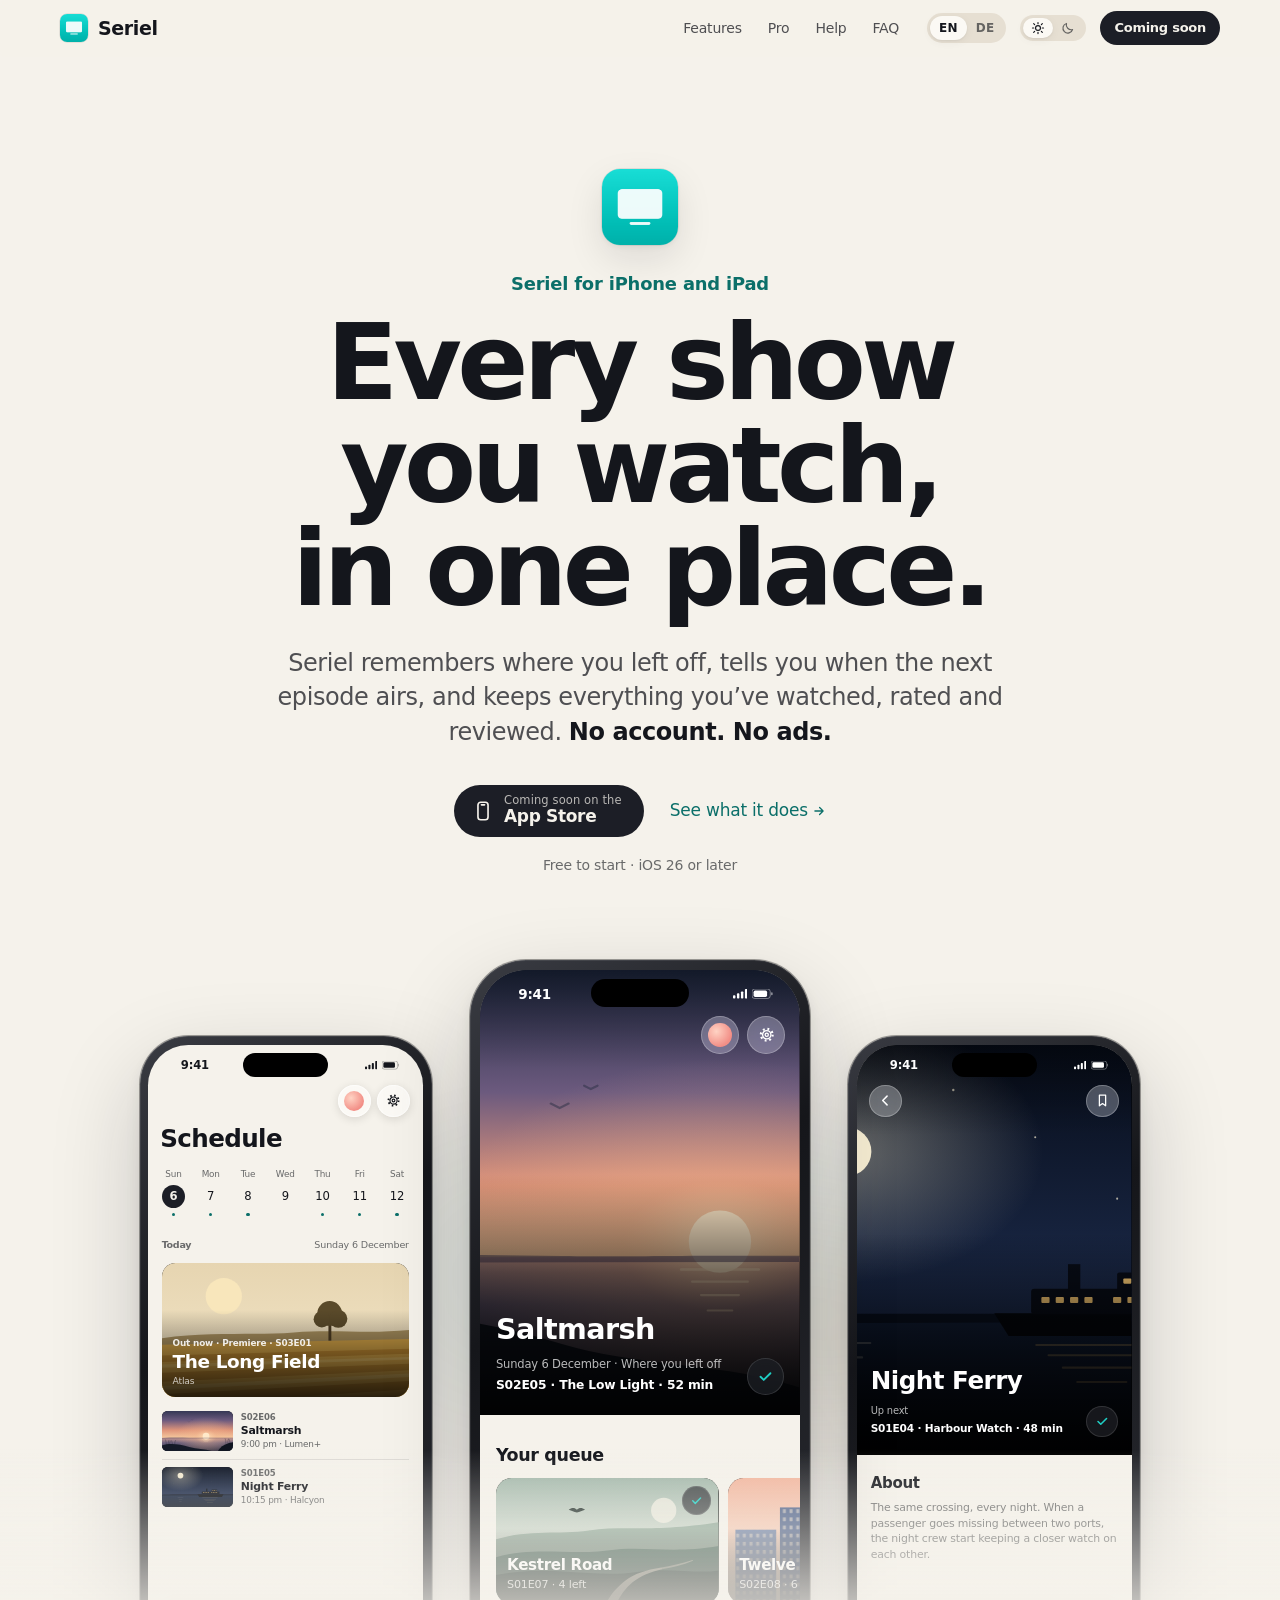
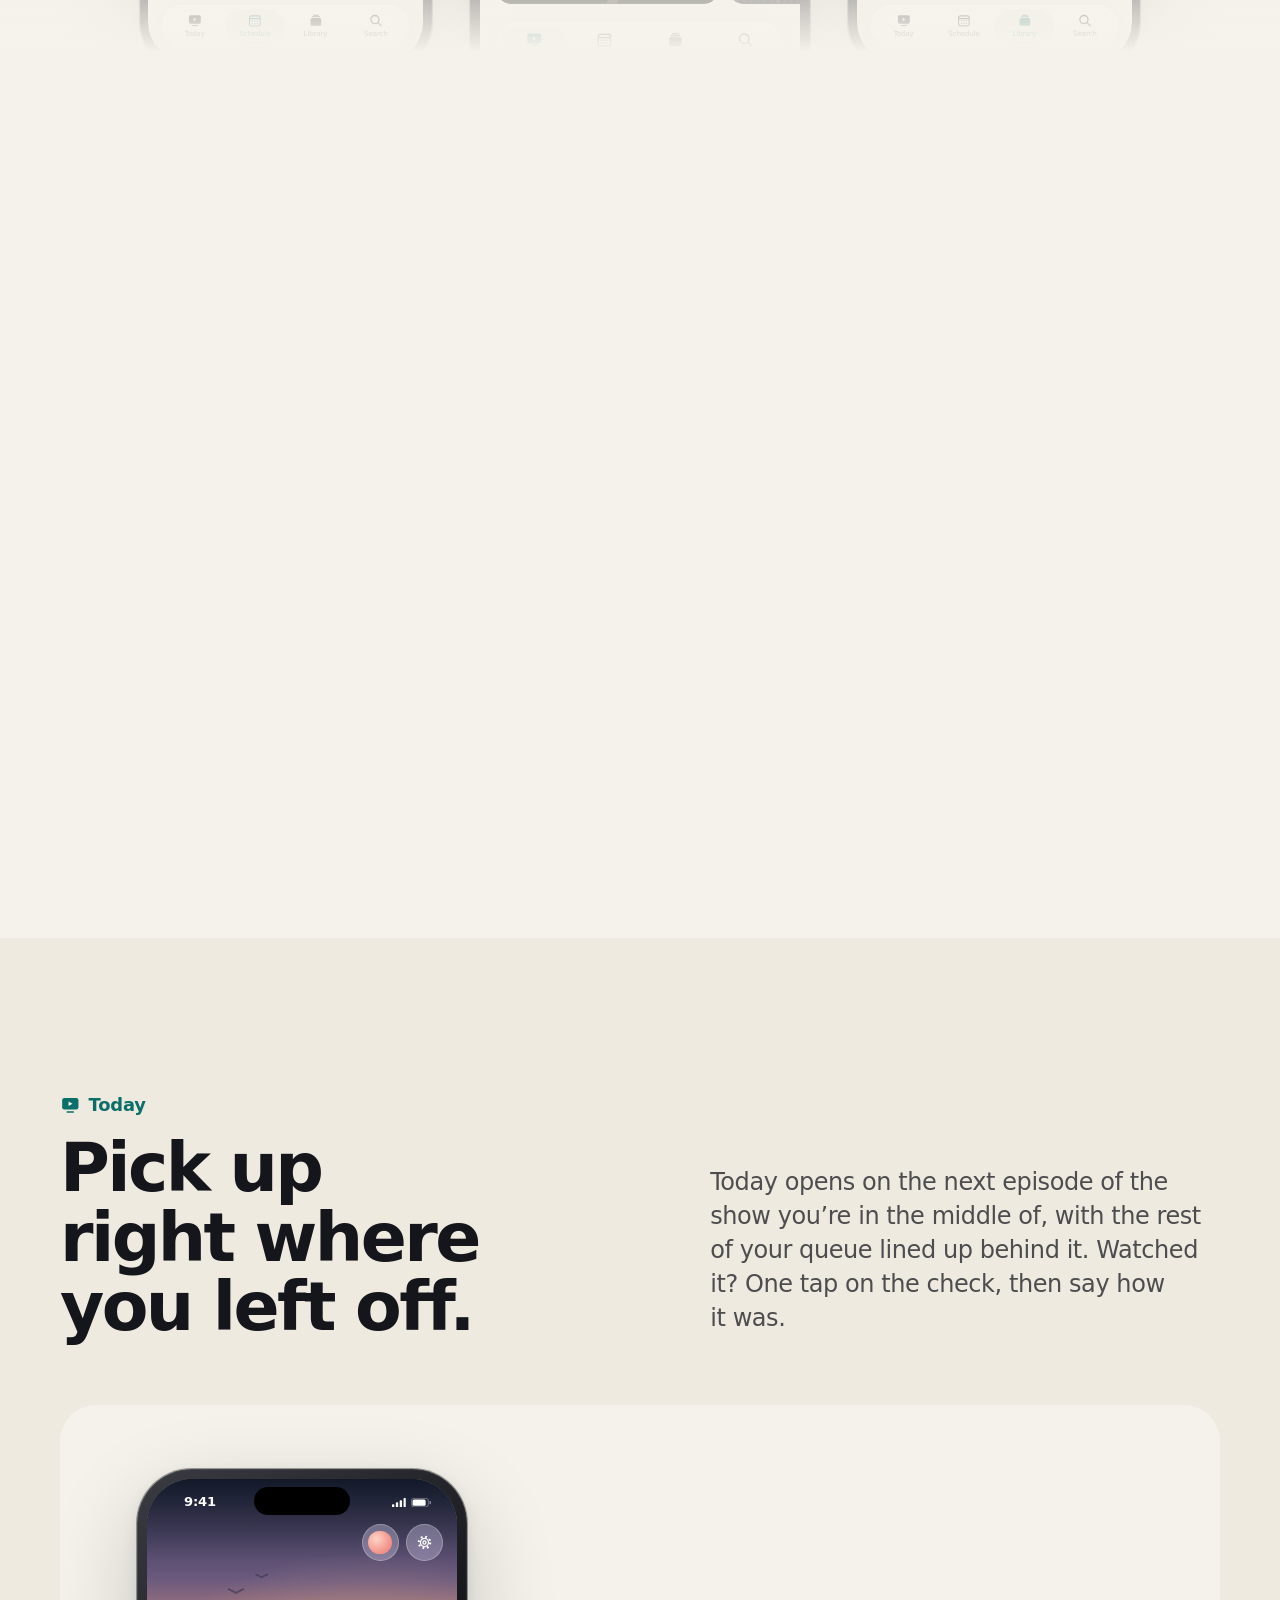
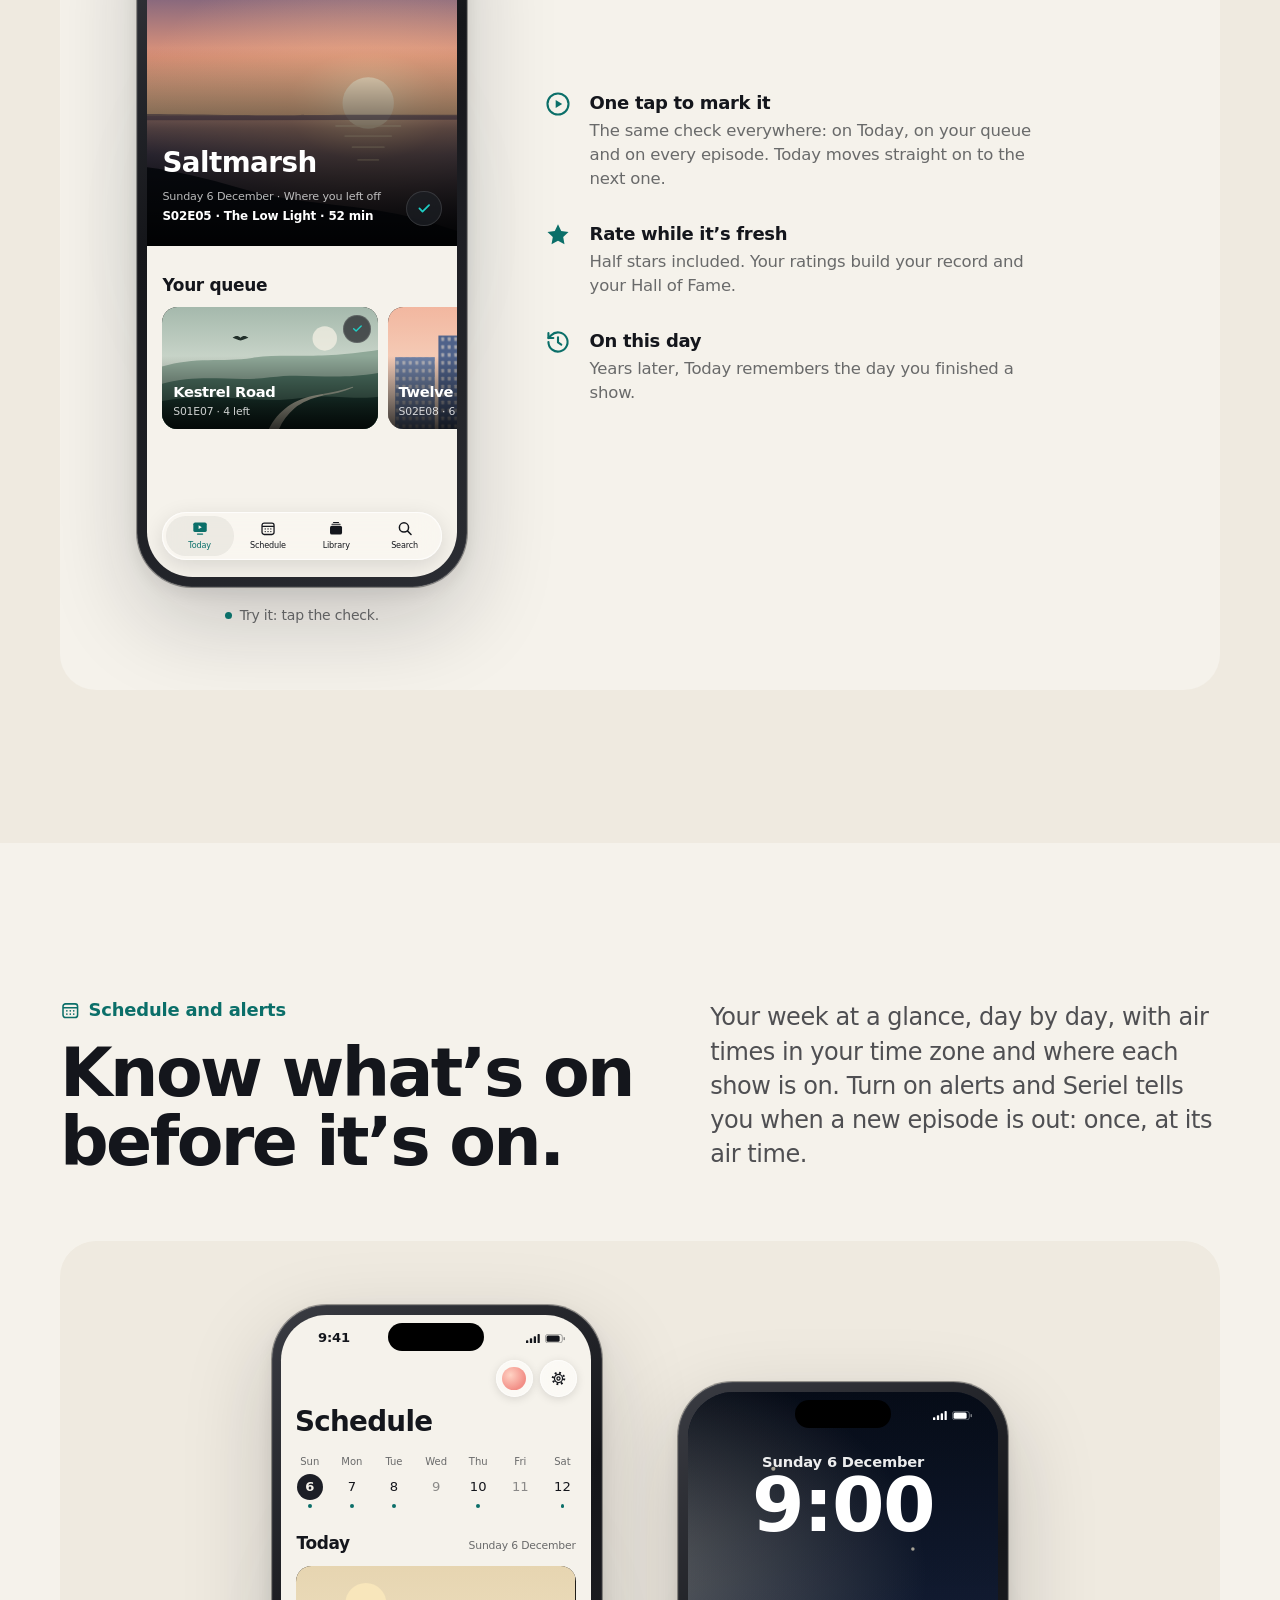
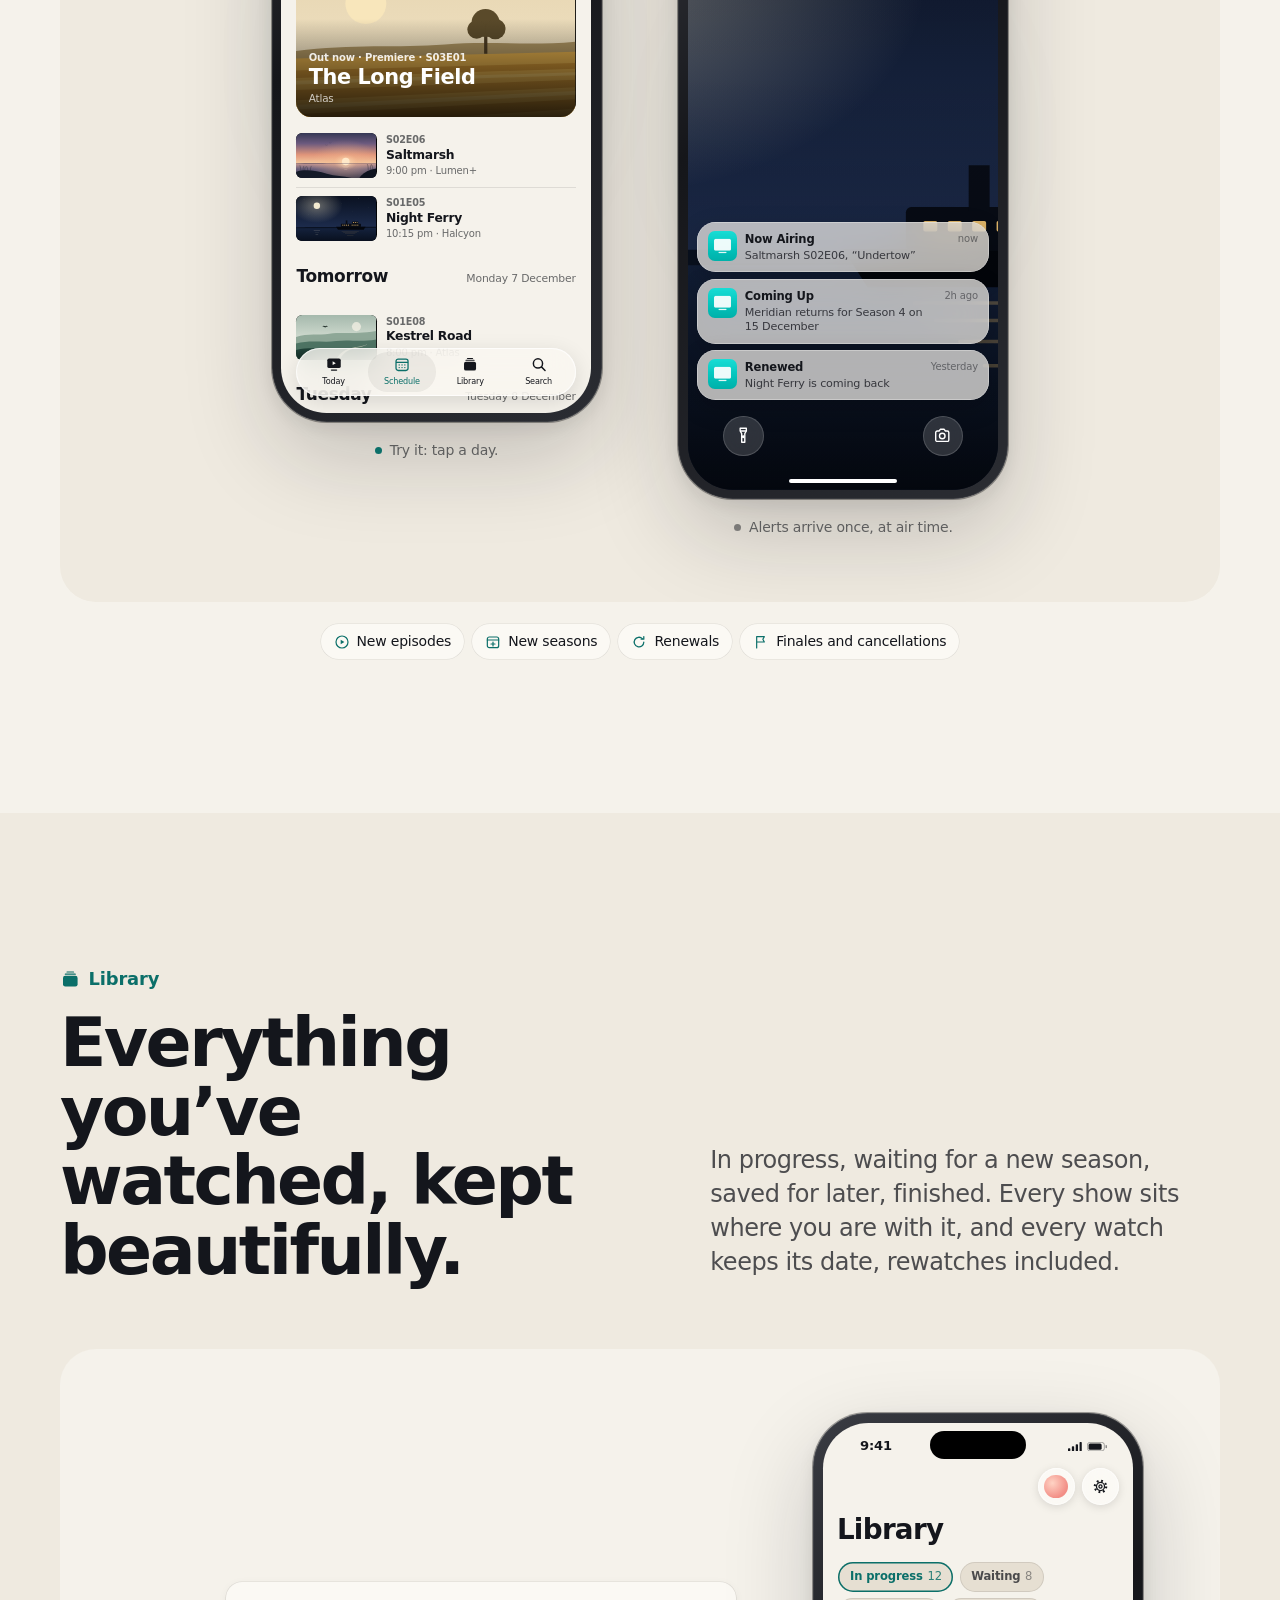
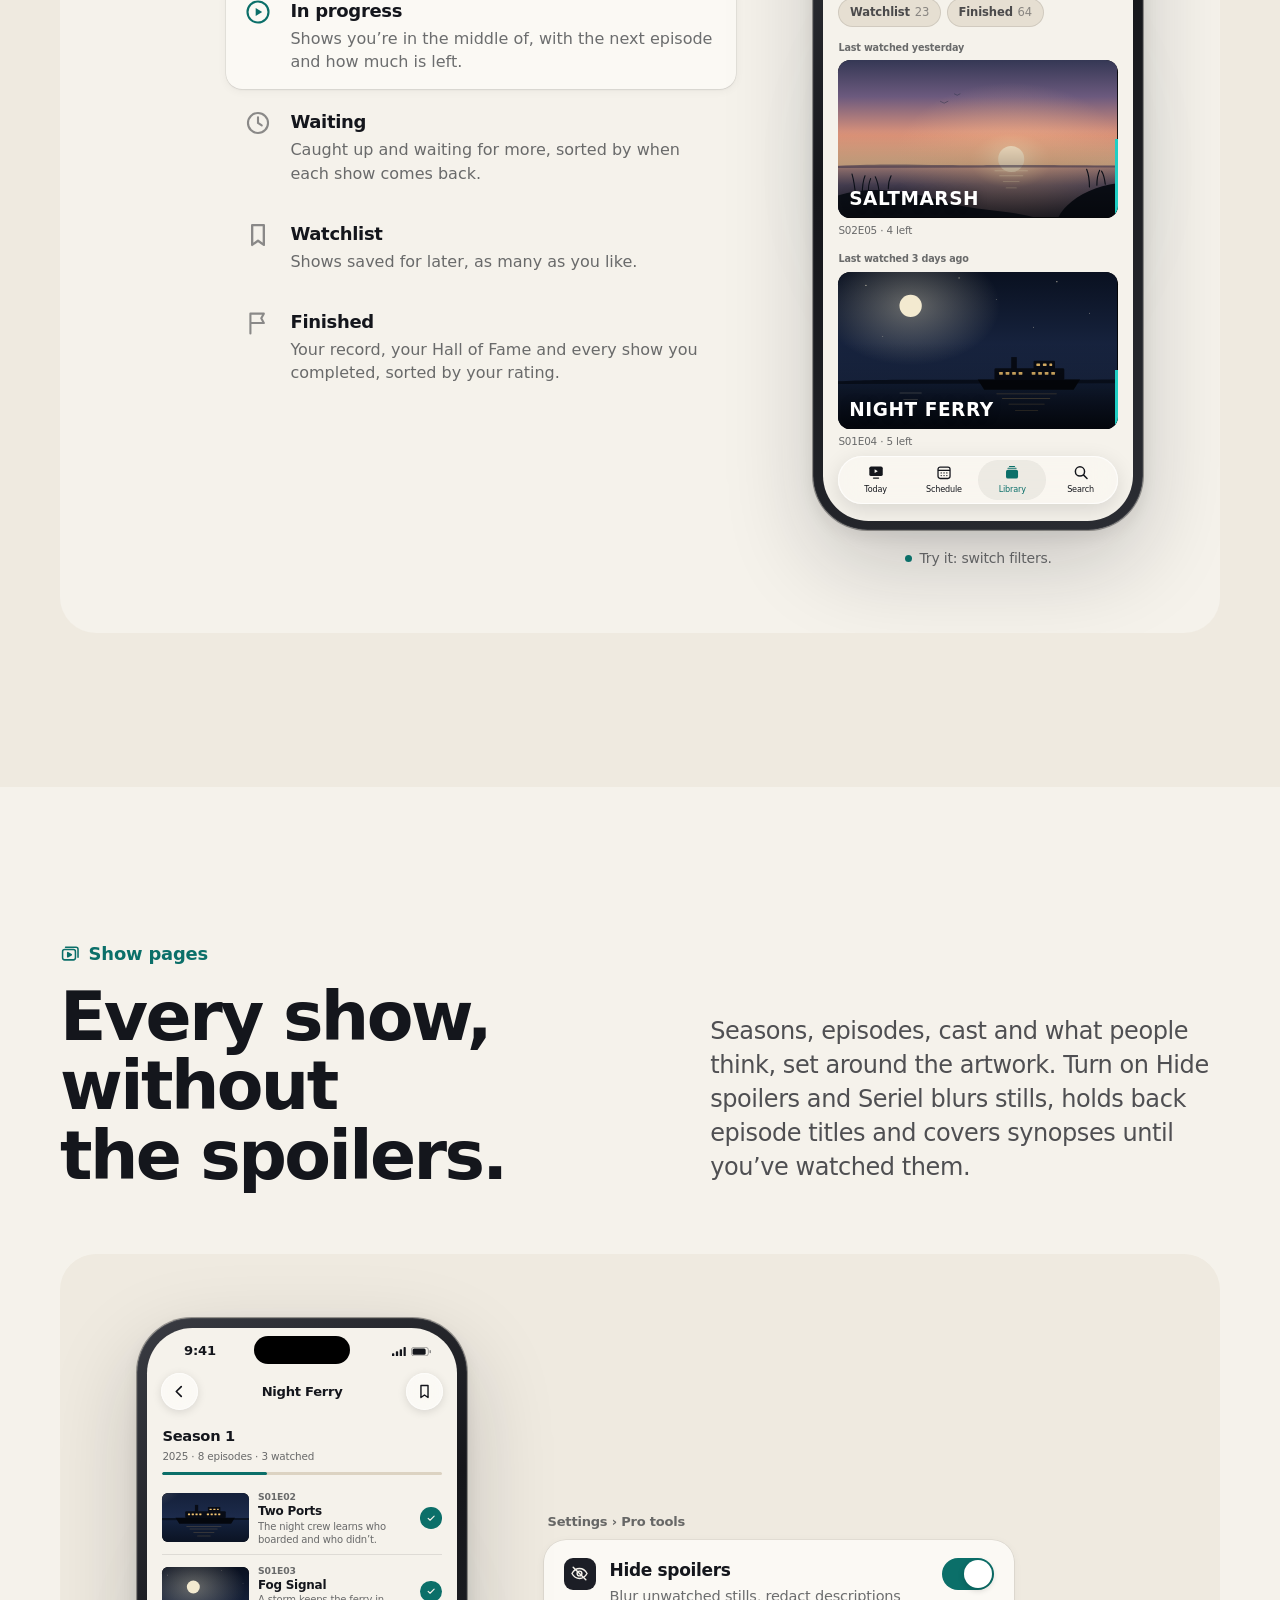
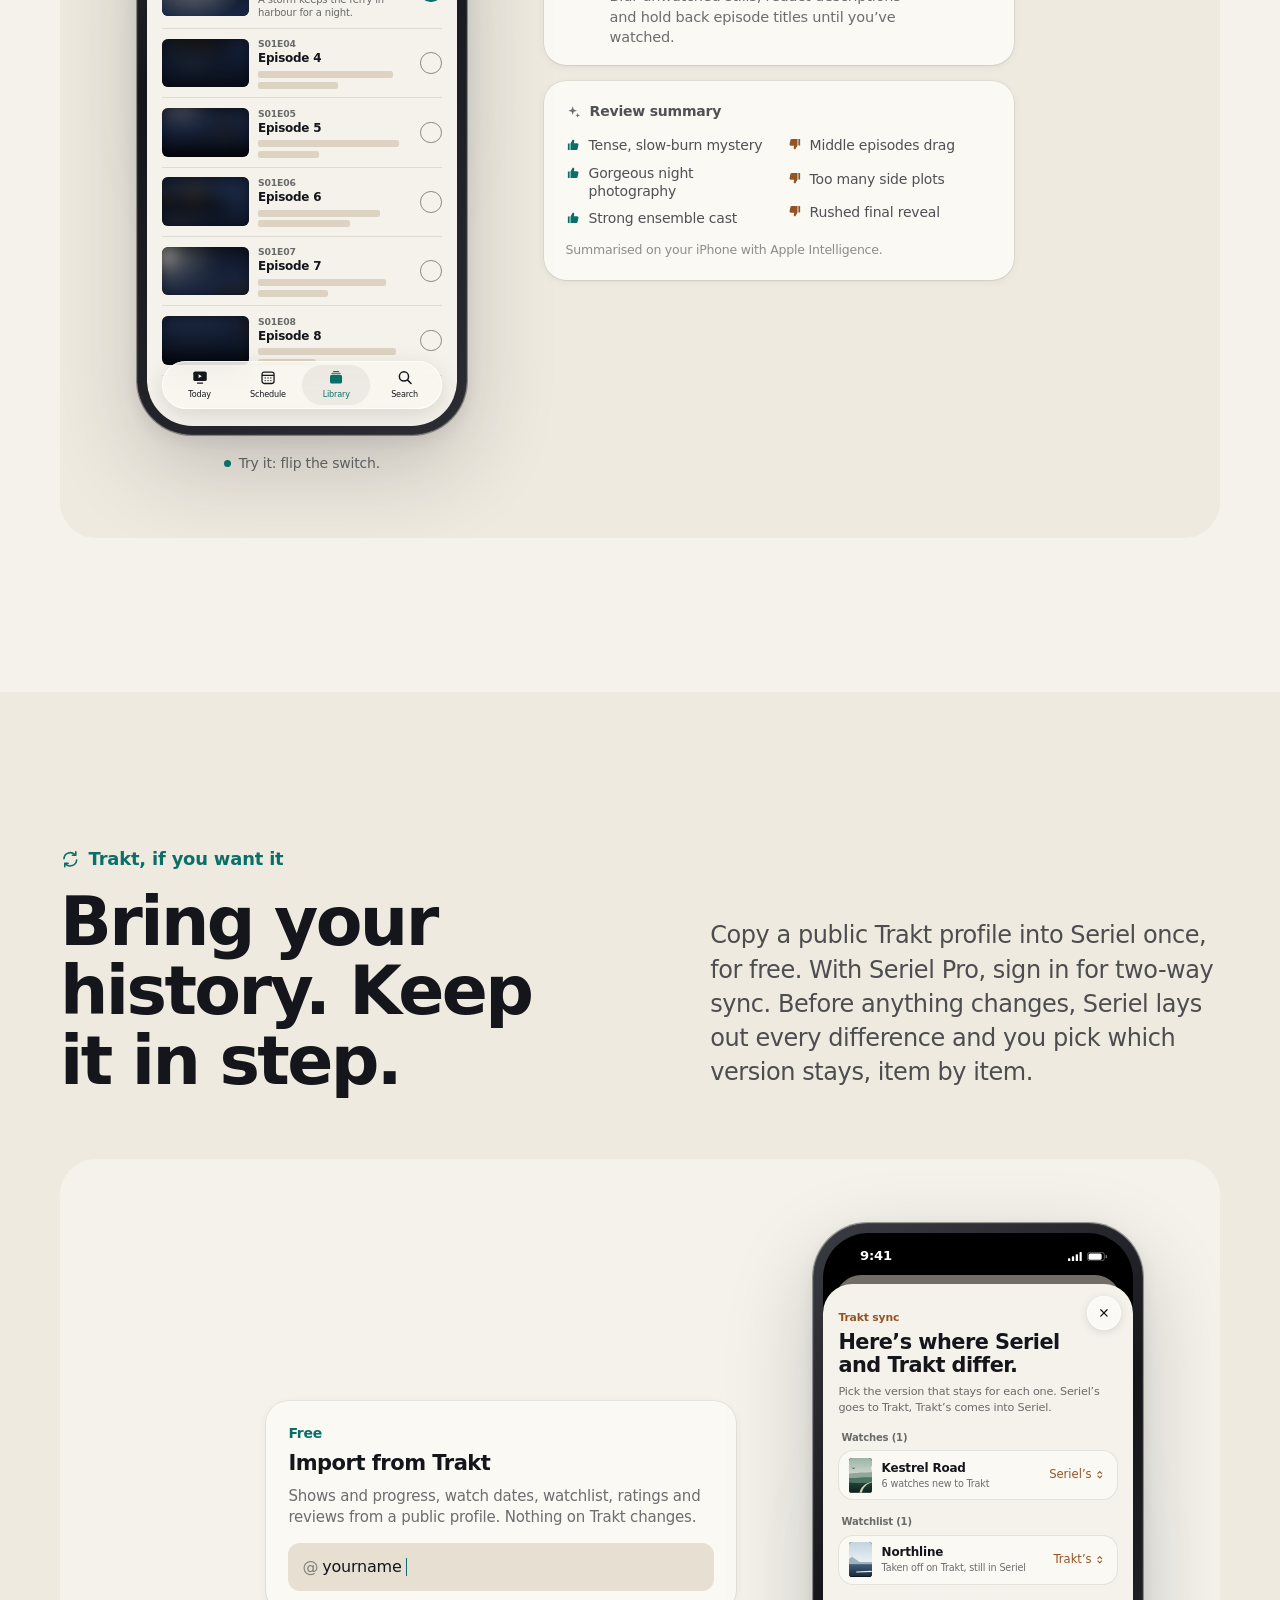
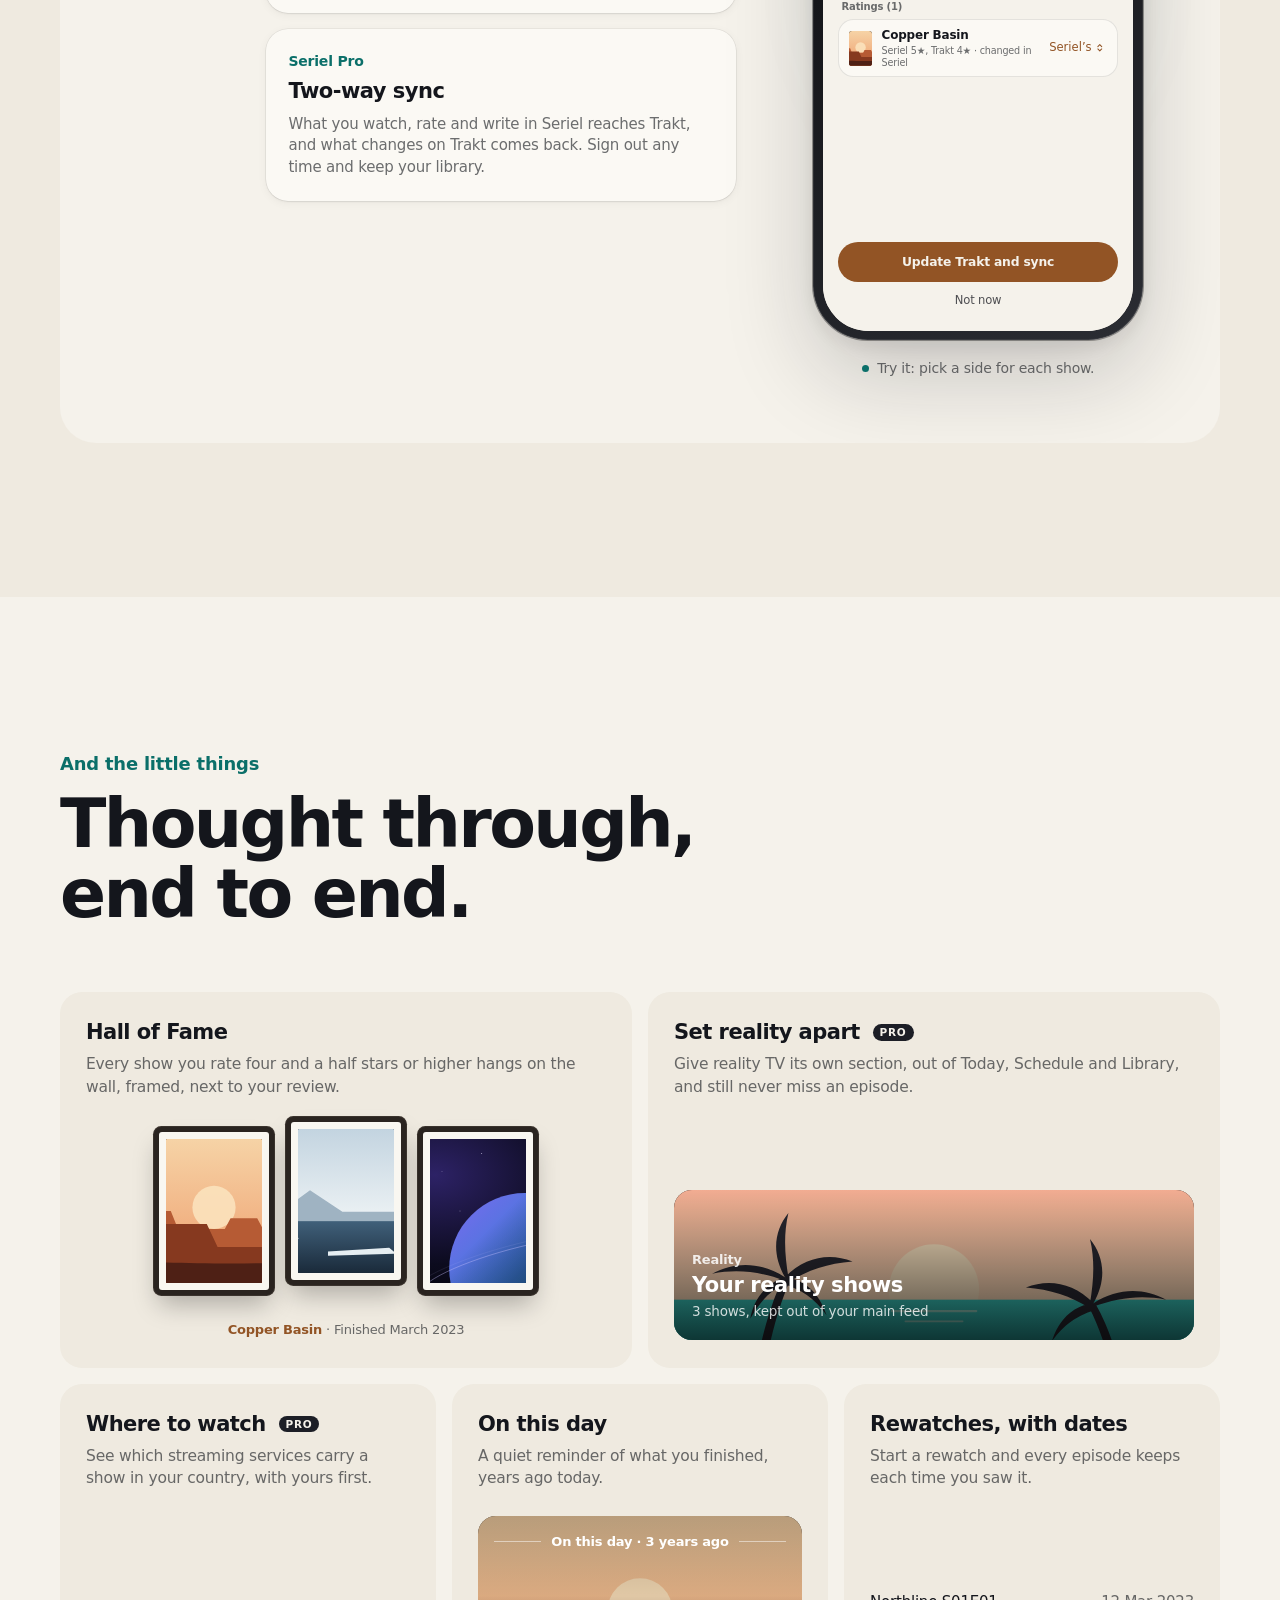
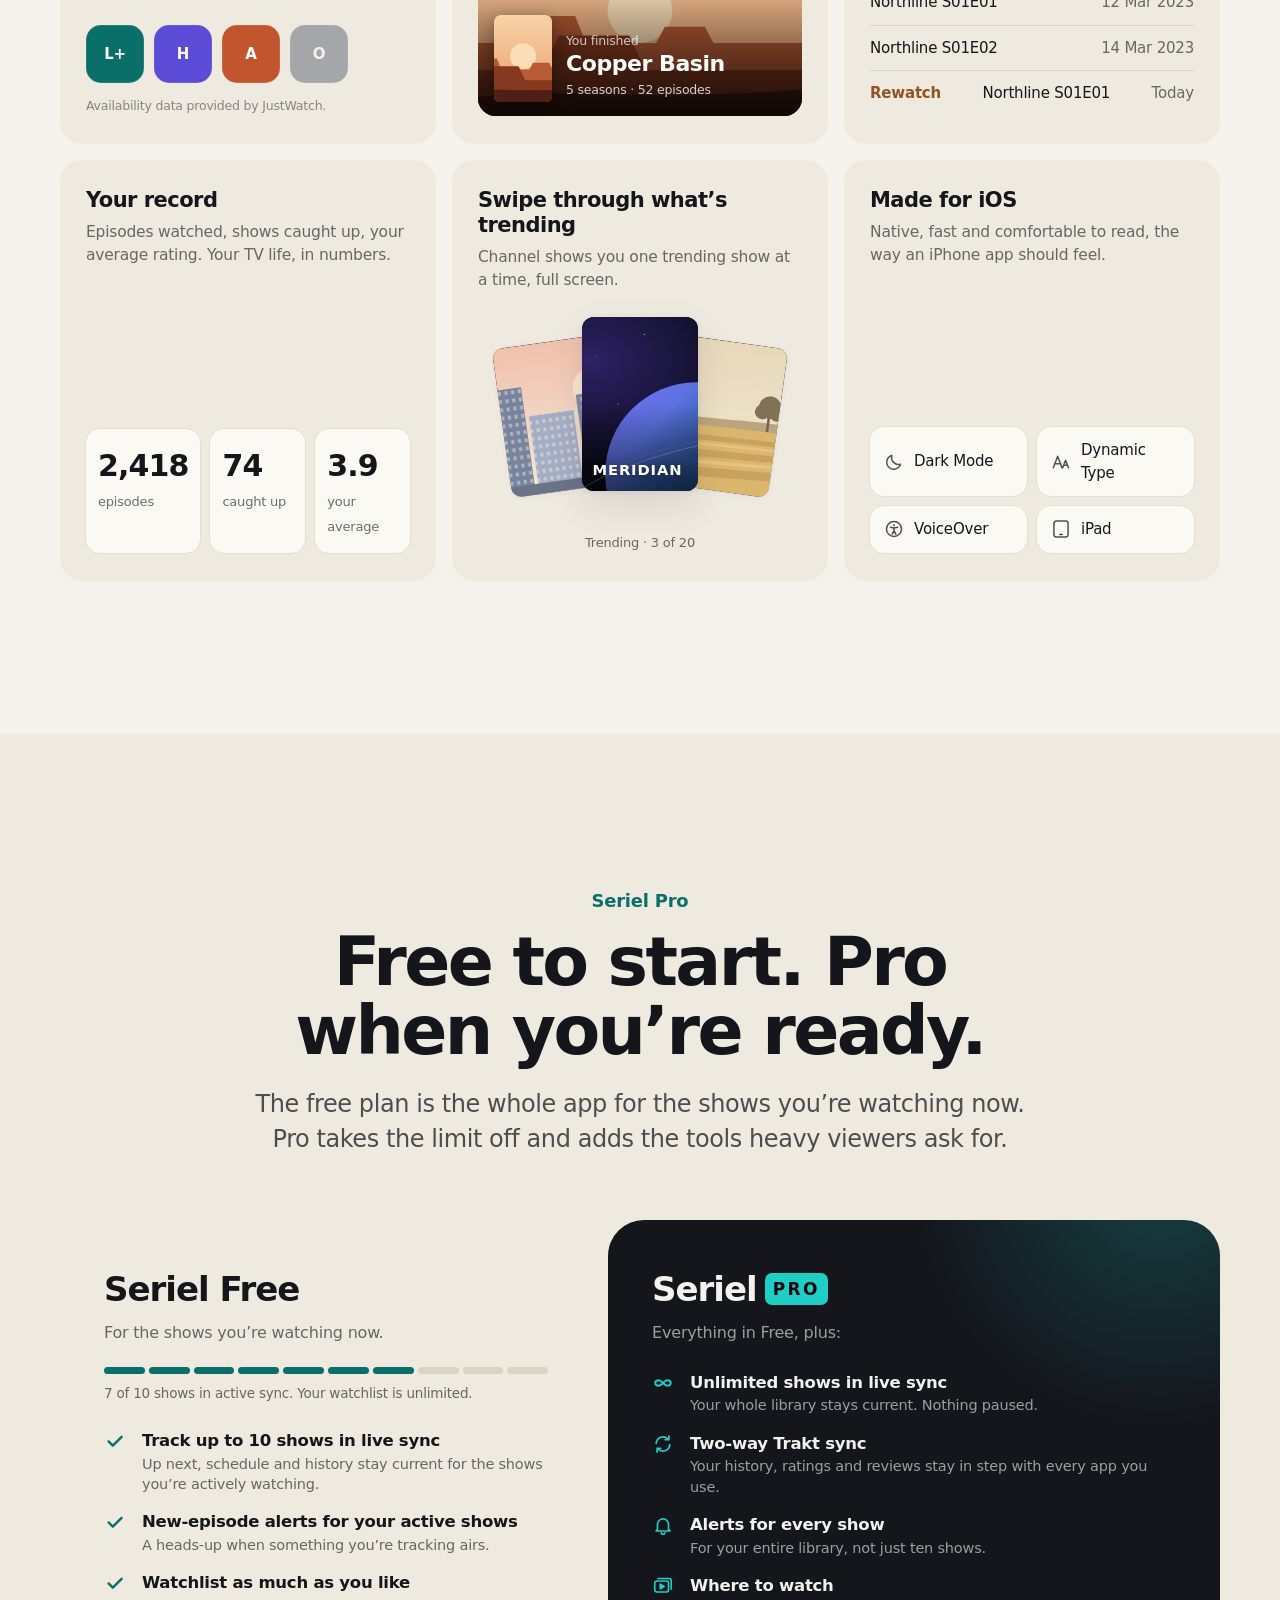
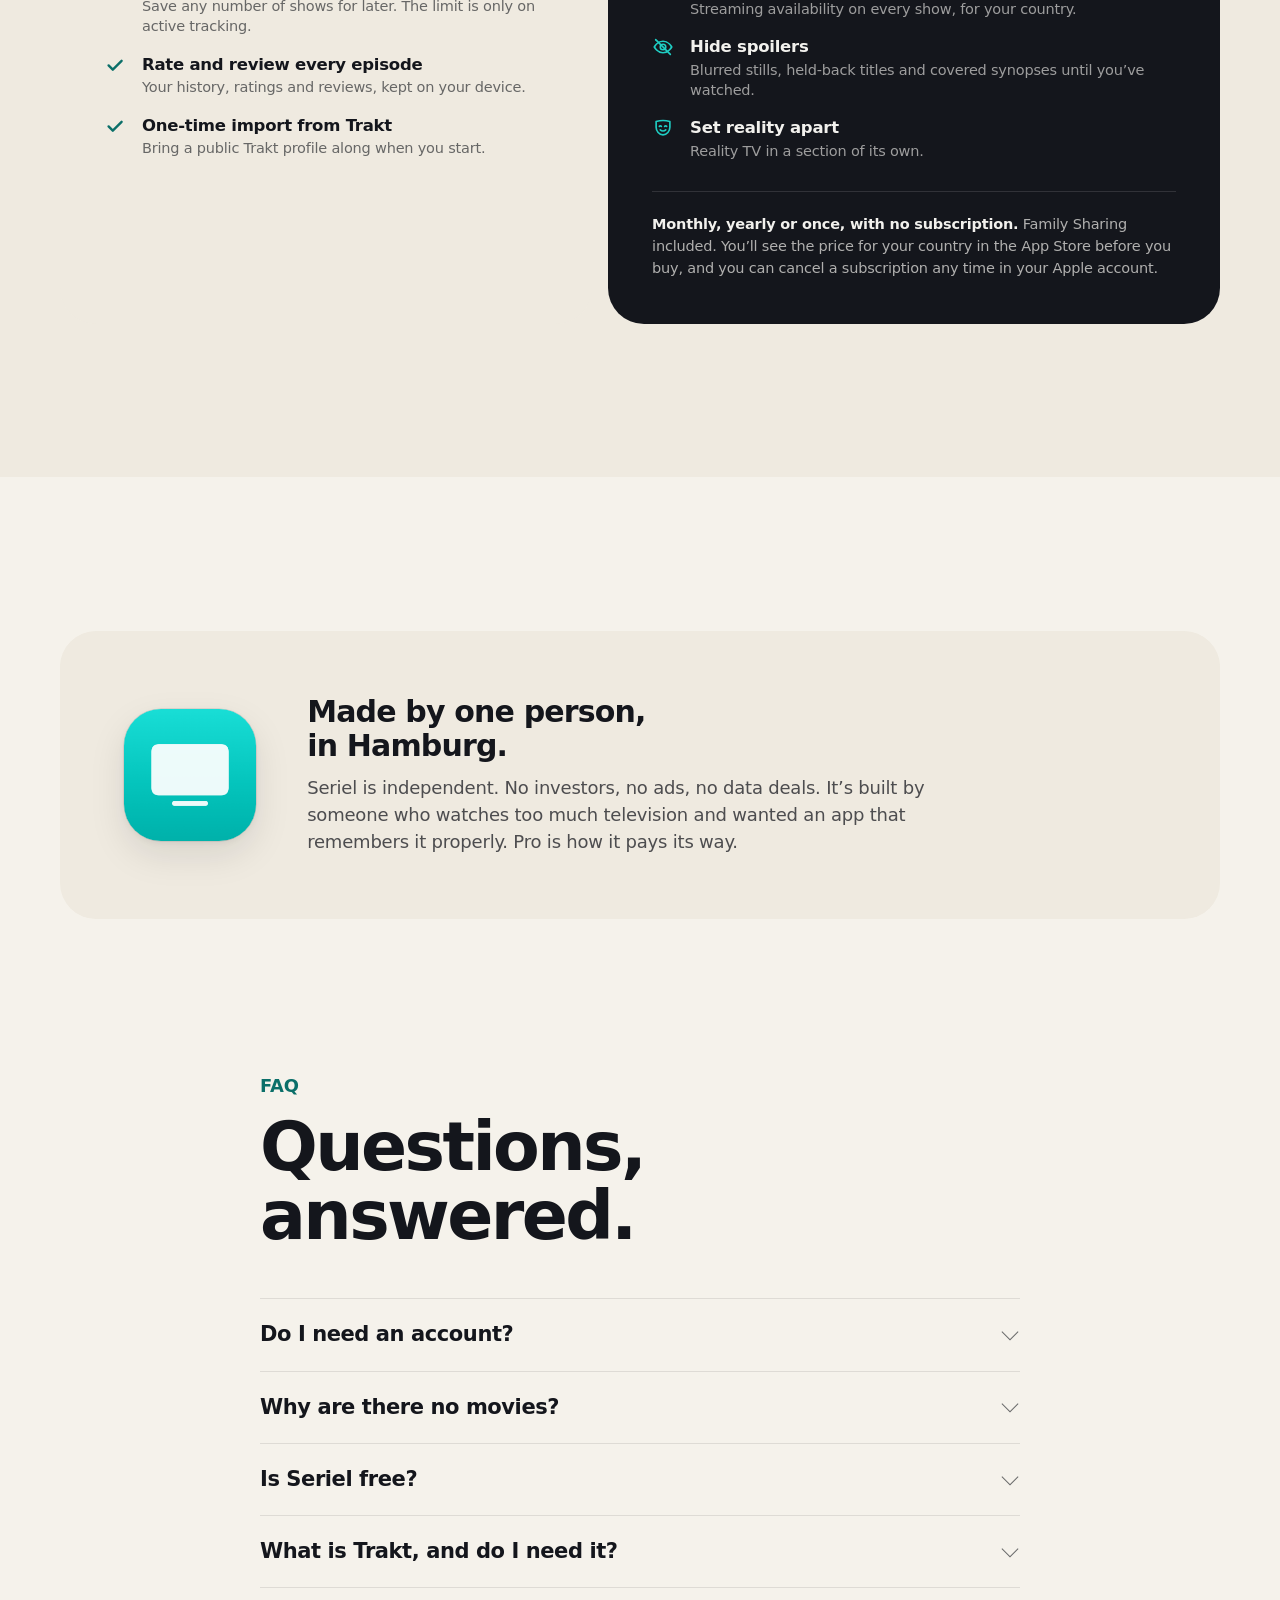
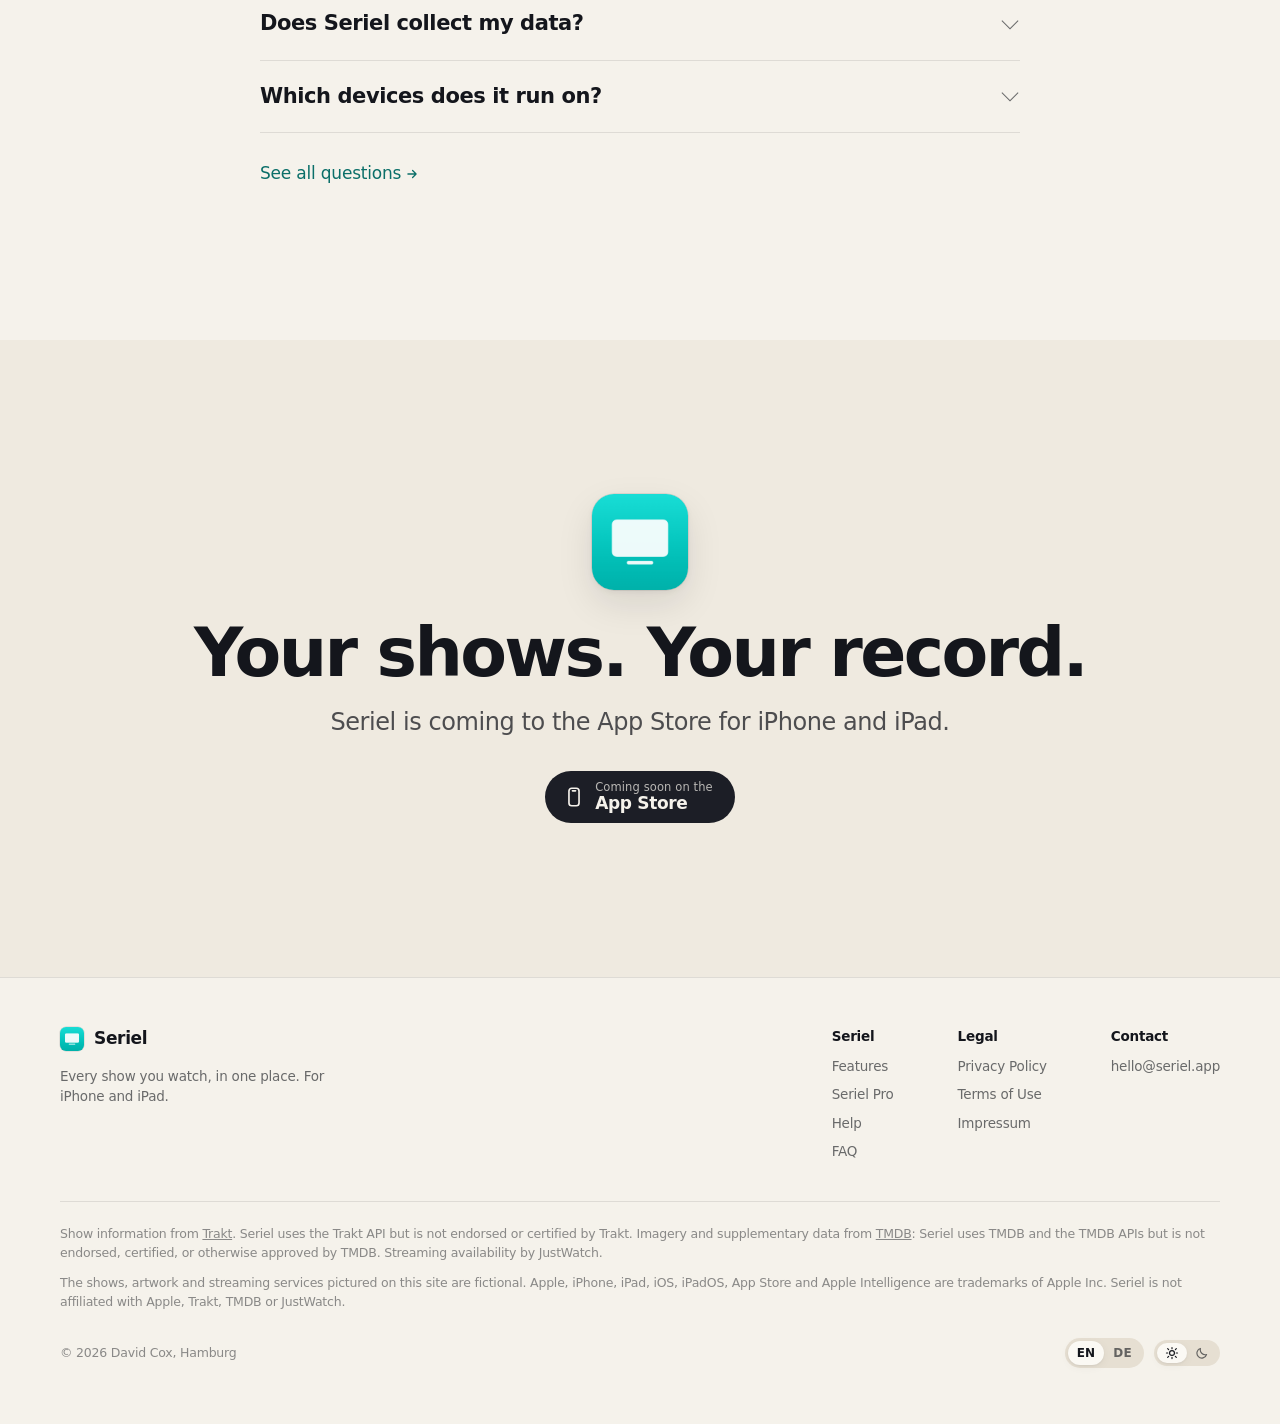
==== index.html @ 0fe4dec2 "Answer why Seriel has no movies Both FAQs, on the home page and at /faq/, now say why Seriel only do" ====
<!DOCTYPE html>
<html lang="en" data-lang="en"
      data-title-en="Seriel: every show you watch, in one place"
      data-title-de="Seriel: jede Serie, die du schaust, an einem Ort">
<head>
    <meta charset="utf-8">
    <meta name="viewport" content="width=device-width, initial-scale=1, viewport-fit=cover">
    <title>Seriel: every show you watch, in one place</title>
    <meta name="description" content="Seriel is a calm, private TV tracker for iPhone and iPad. It remembers where you left off, tells you when the next episode airs and keeps everything you've watched. No account, no ads, no tracking.">
    <link rel="canonical" href="https://seriel.app/">
    <meta name="theme-color" content="#F5F2EB" media="(prefers-color-scheme: light)">
    <meta name="theme-color" content="#0B0C10" media="(prefers-color-scheme: dark)">
    <meta property="og:type" content="website">
    <meta property="og:url" content="https://seriel.app/">
    <meta property="og:title" content="Seriel: every show you watch, in one place">
    <meta property="og:description" content="Where you left off, what airs next, and everything you've watched. No account, no ads, no tracking.">
    <meta property="og:image" content="https://seriel.app/images/og-image.png">
    <meta property="og:image:width" content="1200">
    <meta property="og:image:height" content="630">
    <meta name="twitter:card" content="summary_large_image">
    <link rel="icon" href="/favicon.ico" sizes="any">
    <link rel="icon" type="image/png" sizes="32x32" href="/images/favicon-32.png">
    <link rel="apple-touch-icon" href="/images/apple-touch-icon.png">
    <link rel="stylesheet" href="/css/site.css">
    <script>
        // Before paint: mark JS on, pick the language (saved choice, else the browser's).
        (function () {
            var d = document.documentElement, l = null;
            d.classList.add('js');
            try { var th = localStorage.getItem('seriel.theme'); if (th === 'light' || th === 'dark') d.setAttribute('data-theme', th); } catch (e) {}
            if (location.hash === '#de' || location.hash === '#en') l = location.hash.slice(1);
            if (!l) { try { l = localStorage.getItem('seriel.lang'); } catch (e) {} }
            if (l !== 'en' && l !== 'de') {
                l = ((navigator.languages && navigator.languages[0]) || navigator.language || 'en').toLowerCase().indexOf('de') === 0 ? 'de' : 'en';
            }
            d.setAttribute('data-lang', l); d.setAttribute('lang', l);
            var t = d.getAttribute('data-title-' + l); if (t) document.title = t;
        })();
    </script>
</head>
<body>

<!-- ================================================================ -->
<!-- Sprite: icons and the fictional show artwork used in the demos     -->
<!-- ================================================================ -->
<svg xmlns="http://www.w3.org/2000/svg" aria-hidden="true" focusable="false" style="position:absolute;width:0;height:0;overflow:hidden">
  <defs>
    <linearGradient id="g-salt-sky" x1="0" y1="0" x2="0" y2="1">
      <stop offset="0" stop-color="#1F2A44"/><stop offset=".42" stop-color="#6C5A7E"/><stop offset=".74" stop-color="#E0957A"/><stop offset="1" stop-color="#F6CB9F"/>
    </linearGradient>
    <linearGradient id="g-salt-sea" x1="0" y1="0" x2="0" y2="1">
      <stop offset="0" stop-color="#C99A92"/><stop offset=".3" stop-color="#6A5F7C"/><stop offset="1" stop-color="#161D2E"/>
    </linearGradient>
    <radialGradient id="g-salt-glow" cx=".62" cy=".62" r=".42">
      <stop offset="0" stop-color="#FFE2BA" stop-opacity=".95"/><stop offset=".35" stop-color="#F6B98E" stop-opacity=".35"/><stop offset="1" stop-color="#F6B98E" stop-opacity="0"/>
    </radialGradient>
    <linearGradient id="g-kes-sky" x1="0" y1="0" x2="0" y2="1">
      <stop offset="0" stop-color="#9DB3A6"/><stop offset=".6" stop-color="#D9E1D6"/><stop offset="1" stop-color="#E9ECE0"/>
    </linearGradient>
    <linearGradient id="g-kes-near" x1="0" y1="0" x2="0" y2="1">
      <stop offset="0" stop-color="#21443A"/><stop offset="1" stop-color="#0E211C"/>
    </linearGradient>
    <linearGradient id="g-field-sky" x1="0" y1="0" x2="0" y2="1">
      <stop offset="0" stop-color="#E5D3AE"/><stop offset="1" stop-color="#F4E8CC"/>
    </linearGradient>
    <linearGradient id="g-ferry-sky" x1="0" y1="0" x2="0" y2="1">
      <stop offset="0" stop-color="#070D1A"/><stop offset="1" stop-color="#1D2C4D"/>
    </linearGradient>
    <linearGradient id="g-ferry-sea" x1="0" y1="0" x2="0" y2="1">
      <stop offset="0" stop-color="#15233F"/><stop offset="1" stop-color="#050A14"/>
    </linearGradient>
    <radialGradient id="g-ferry-moon" cx=".26" cy=".26" r=".32">
      <stop offset="0" stop-color="#F2E8C8" stop-opacity=".38"/><stop offset="1" stop-color="#F2E8C8" stop-opacity="0"/>
    </radialGradient>
    <radialGradient id="g-mer-bg" cx=".3" cy=".25" r=".95">
      <stop offset="0" stop-color="#2D2266"/><stop offset=".65" stop-color="#0C0B1E"/><stop offset="1" stop-color="#05050C"/>
    </radialGradient>
    <linearGradient id="g-mer-planet" x1="0" y1="0" x2="1" y2="1">
      <stop offset="0" stop-color="#7C6AF0"/><stop offset=".5" stop-color="#3A7BD5"/><stop offset="1" stop-color="#1FCEC4"/>
    </linearGradient>
    <linearGradient id="g-mer-shade" x1="0" y1="0" x2="1" y2="1">
      <stop offset=".25" stop-color="#05050C" stop-opacity="0"/><stop offset=".9" stop-color="#05050C" stop-opacity=".92"/>
    </linearGradient>
    <linearGradient id="g-city-sky" x1="0" y1="0" x2="0" y2="1">
      <stop offset="0" stop-color="#F2B39B"/><stop offset=".7" stop-color="#F6D9C6"/><stop offset="1" stop-color="#F8E6D7"/>
    </linearGradient>
    <pattern id="p-windows" width="18" height="22" patternUnits="userSpaceOnUse">
      <rect x="4" y="5" width="8" height="10" rx="1" fill="#FCE9D2" opacity=".5"/>
    </pattern>
    <linearGradient id="g-isle-sky" x1="0" y1="0" x2="0" y2="1">
      <stop offset="0" stop-color="#FF8A84"/><stop offset=".55" stop-color="#FFBE9E"/><stop offset="1" stop-color="#FFE0BE"/>
    </linearGradient>
    <linearGradient id="g-isle-sea" x1="0" y1="0" x2="0" y2="1">
      <stop offset="0" stop-color="#3CCFC4"/><stop offset="1" stop-color="#0E7C82"/>
    </linearGradient>
    <linearGradient id="g-cop-sky" x1="0" y1="0" x2="0" y2="1">
      <stop offset="0" stop-color="#F6D3A6"/><stop offset="1" stop-color="#EE9C6C"/>
    </linearGradient>
    <linearGradient id="g-north-sky" x1="0" y1="0" x2="0" y2="1">
      <stop offset="0" stop-color="#C3D4E0"/><stop offset="1" stop-color="#EEF3F5"/>
    </linearGradient>
    <linearGradient id="g-north-sea" x1="0" y1="0" x2="0" y2="1">
      <stop offset="0" stop-color="#40607A"/><stop offset="1" stop-color="#1A2A3A"/>
    </linearGradient>
    <linearGradient id="g-glass-sky" x1="0" y1="0" x2="0" y2="1">
      <stop offset="0" stop-color="#17393D"/><stop offset=".55" stop-color="#4F7F72"/><stop offset="1" stop-color="#E3B978"/>
    </linearGradient>
    <radialGradient id="g-glass-glow" cx=".5" cy=".75" r=".7">
      <stop offset="0" stop-color="#FFE7B0"/><stop offset=".6" stop-color="#F2B866"/><stop offset="1" stop-color="#C98642"/>
    </radialGradient>
    <linearGradient id="g-pine-sky" x1="0" y1="0" x2="0" y2="1">
      <stop offset="0" stop-color="#E7ECEA"/><stop offset="1" stop-color="#B7C6C9"/>
    </linearGradient>
    <linearGradient id="g-pine-mist" x1="0" y1="0" x2="0" y2="1">
      <stop offset="0" stop-color="#EEF2F1" stop-opacity="0"/><stop offset=".5" stop-color="#EEF2F1" stop-opacity=".75"/><stop offset="1" stop-color="#EEF2F1" stop-opacity="0"/>
    </linearGradient>
    <linearGradient id="g-market-sky" x1="0" y1="0" x2="0" y2="1">
      <stop offset="0" stop-color="#0F0C22"/><stop offset="1" stop-color="#2E1A3A"/>
    </linearGradient>
    <linearGradient id="g-signal-sky" x1="0" y1="0" x2="0" y2="1">
      <stop offset="0" stop-color="#271F52"/><stop offset=".55" stop-color="#8A4E7A"/><stop offset="1" stop-color="#F29C78"/>
    </linearGradient>
    <radialGradient id="g-signal-light" cx=".5" cy=".5" r=".5">
      <stop offset="0" stop-color="#FF5A4A" stop-opacity=".9"/><stop offset="1" stop-color="#FF5A4A" stop-opacity="0"/>
    </radialGradient>
    <linearGradient id="g-dune-sky" x1="0" y1="0" x2="0" y2="1">
      <stop offset="0" stop-color="#F3DDB8"/><stop offset="1" stop-color="#FAF0DE"/>
    </linearGradient>
  </defs>

  <!-- Icons: 24×24, drawn as strokes -->
  <symbol id="sb-signal" viewBox="0 0 18 12" fill="currentColor"><rect x="0" y="8" width="3" height="4" rx="1"/><rect x="5" y="5.5" width="3" height="6.5" rx="1"/><rect x="10" y="3" width="3" height="9" rx="1"/><rect x="15" y="0" width="3" height="12" rx="1"/></symbol>
  <symbol id="sb-battery" viewBox="0 0 26 12"><rect x=".5" y=".5" width="22" height="11" rx="3.2" fill="none" stroke="currentColor" stroke-opacity=".45"/><rect x="2" y="2" width="17" height="8" rx="2" fill="currentColor"/><rect x="24" y="4" width="2" height="4" rx="1" fill="currentColor" opacity=".45"/></symbol>
  <symbol id="i-xmark" viewBox="0 0 24 24" fill="none" stroke="currentColor" stroke-width="2.2" stroke-linecap="round"><path d="M6.5 6.5l11 11M17.5 6.5l-11 11"/></symbol>
  <symbol id="i-updown" viewBox="0 0 24 24" fill="none" stroke="currentColor" stroke-width="2.2" stroke-linecap="round" stroke-linejoin="round"><path d="M8 9.5l4-4 4 4M8 14.5l4 4 4-4"/></symbol>
  <symbol id="i-flashlight" viewBox="0 0 24 24" fill="none" stroke="currentColor" stroke-width="1.8" stroke-linejoin="round"><path d="M8 3h8v3.5l-2 3.5v11h-4V10L8 6.5z"/><path d="M8 6.5h8"/><circle cx="12" cy="14" r="1" fill="currentColor"/></symbol>
  <symbol id="i-camera" viewBox="0 0 24 24" fill="none" stroke="currentColor" stroke-width="1.8" stroke-linejoin="round"><path d="M3.5 8.5a2 2 0 0 1 2-2h2.4l1.6-2.2h5l1.6 2.2h2.4a2 2 0 0 1 2 2v9.5a2 2 0 0 1-2 2h-13a2 2 0 0 1-2-2z"/><circle cx="12" cy="13" r="3.6"/></symbol>
  <symbol id="i-check" viewBox="0 0 24 24" fill="none" stroke="currentColor" stroke-width="2.6" stroke-linecap="round" stroke-linejoin="round"><path d="M5 12.5l4.6 4.6L19.2 7.5"/></symbol>
  <symbol id="i-gear" viewBox="0 0 24 24" fill="none" stroke="currentColor"><circle cx="12" cy="12" r="8.1" stroke-width="3" stroke-dasharray="2.55 3.81"/><circle cx="12" cy="12" r="5.7" stroke-width="1.8"/><circle cx="12" cy="12" r="2.2" stroke-width="1.8"/></symbol>
  <symbol id="i-tv" viewBox="0 0 24 24"><rect x="2.5" y="3.5" width="19" height="13.5" rx="2.6" fill="currentColor"/><path d="M10 7.6v5.3l4.5-2.65z" fill="var(--icon-cut, #fff)"/><rect x="7.5" y="19" width="9" height="1.8" rx=".9" fill="currentColor"/></symbol>
  <symbol id="i-calendar" viewBox="0 0 24 24" fill="none" stroke="currentColor" stroke-width="1.8"><rect x="3.5" y="4.5" width="17" height="16" rx="3"/><path d="M3.5 9h17" /><g fill="currentColor" stroke="none"><circle cx="8" cy="12.6" r="1"/><circle cx="12" cy="12.6" r="1"/><circle cx="16" cy="12.6" r="1"/><circle cx="8" cy="16.4" r="1"/><circle cx="12" cy="16.4" r="1"/><circle cx="16" cy="16.4" r="1"/></g></symbol>
  <symbol id="i-stack" viewBox="0 0 24 24"><rect x="3.5" y="8" width="17" height="12.5" rx="2.6" fill="currentColor"/><rect x="5.5" y="5.2" width="13" height="1.6" rx=".8" fill="currentColor"/><rect x="7.5" y="2.8" width="9" height="1.4" rx=".7" fill="currentColor"/></symbol>
  <symbol id="i-search" viewBox="0 0 24 24" fill="none" stroke="currentColor" stroke-width="2.1" stroke-linecap="round"><circle cx="10.5" cy="10.5" r="6.5"/><path d="M15.4 15.4L20.5 20.5"/></symbol>
  <symbol id="i-chevron-left" viewBox="0 0 24 24" fill="none" stroke="currentColor" stroke-width="2.4" stroke-linecap="round" stroke-linejoin="round"><path d="M14.5 5l-7 7 7 7"/></symbol>
  <symbol id="i-arrow" viewBox="0 0 24 24" fill="none" stroke="currentColor" stroke-width="2.2" stroke-linecap="round" stroke-linejoin="round"><path d="M5 12h13M13 6l6 6-6 6"/></symbol>
  <symbol id="i-bookmark" viewBox="0 0 24 24" fill="none" stroke="currentColor" stroke-width="2" stroke-linejoin="round"><path d="M7 3.5h10v17l-5-3.6-5 3.6z"/></symbol>
  <symbol id="i-bell" viewBox="0 0 24 24" fill="none" stroke="currentColor" stroke-width="1.8" stroke-linejoin="round"><path d="M6 16.5v-5.2a6 6 0 0 1 12 0v5.2l1.6 2H4.4z"/><path d="M10 20.6a2.1 2.1 0 0 0 4 0" stroke-linecap="round"/></symbol>
  <symbol id="i-eye-slash" viewBox="0 0 24 24" fill="none" stroke="currentColor" stroke-width="1.8" stroke-linecap="round"><path d="M2.5 12s3.5-6.3 9.5-6.3S21.5 12 21.5 12s-3.5 6.3-9.5 6.3S2.5 12 2.5 12z"/><circle cx="12" cy="12" r="3"/><path d="M4 4l16 16"/></symbol>
  <symbol id="i-mask" viewBox="0 0 24 24" fill="none" stroke="currentColor" stroke-width="1.8" stroke-linecap="round" stroke-linejoin="round"><path d="M4.5 5c5-1.6 10-1.6 15 0v6.2c0 4.3-3.3 8.3-7.5 8.3s-7.5-4-7.5-8.3z"/><path d="M8 10.2c.6-.6 1.6-.6 2.2 0M13.8 10.2c.6-.6 1.6-.6 2.2 0M9 14c1.6 1.6 4.4 1.6 6 0"/></symbol>
  <symbol id="i-play-rect" viewBox="0 0 24 24" fill="none" stroke="currentColor" stroke-width="1.8" stroke-linejoin="round"><rect x="3" y="6.5" width="15" height="12" rx="2.4"/><path d="M6.5 3.8h12.2a2.3 2.3 0 0 1 2.3 2.3v9.4" stroke-linecap="round"/><path d="M9 10v5l4.2-2.5z" fill="currentColor"/></symbol>
  <symbol id="i-infinity" viewBox="0 0 24 24" fill="none" stroke="currentColor" stroke-width="2" stroke-linecap="round"><path d="M7.4 9c-2.5 0-3.9 1.3-3.9 3s1.4 3 3.9 3c3.2 0 6-6 9.2-6 2.5 0 3.9 1.3 3.9 3s-1.4 3-3.9 3c-3.2 0-6-6-9.2-6z"/></symbol>
  <symbol id="i-sync" viewBox="0 0 24 24" fill="none" stroke="currentColor" stroke-width="1.9" stroke-linecap="round" stroke-linejoin="round"><path d="M4.6 11.2a7.5 7.5 0 0 1 13.1-4.4"/><path d="M18.4 3.4v3.9h-3.9"/><path d="M19.4 12.8a7.5 7.5 0 0 1-13.1 4.4"/><path d="M5.6 20.6v-3.9h3.9"/></symbol>
  <symbol id="i-star" viewBox="0 0 24 24" fill="currentColor"><path d="M12 2.8l2.75 5.7 6.25.86-4.55 4.37 1.1 6.22L12 16.97 6.45 19.95l1.1-6.22L3 9.36l6.25-.86z"/></symbol>
  <symbol id="i-thumb" viewBox="0 0 24 24" fill="currentColor"><path d="M7.2 10.4l3.6-6.3c1.6 0 2.7 1.2 2.4 2.8l-.6 3.2h5.2c1.4 0 2.4 1.2 2.1 2.6l-1.3 6.1a2.4 2.4 0 0 1-2.3 1.9H7.2zM3 10.4h2.8v10.3H3z"/></symbol>
  <symbol id="i-lock" viewBox="0 0 24 24" fill="none" stroke="currentColor" stroke-width="1.9"><rect x="4.8" y="10.5" width="14.4" height="10" rx="2.6"/><path d="M8 10.5V7.8a4 4 0 0 1 8 0v2.7"/></symbol>
  <symbol id="i-iphone" viewBox="0 0 24 24" fill="none" stroke="currentColor" stroke-width="1.8"><rect x="6.5" y="2.5" width="11" height="19" rx="3"/><path d="M10.3 5.3h3.4" stroke-linecap="round"/></symbol>
  <symbol id="i-shield" viewBox="0 0 24 24" fill="none" stroke="currentColor" stroke-width="1.8" stroke-linejoin="round"><path d="M12 2.8l7.2 3v5.6c0 4.6-3.1 8.2-7.2 9.8-4.1-1.6-7.2-5.2-7.2-9.8V5.8z"/><path d="M8.8 12.2l2.3 2.3 4.2-4.4" stroke-linecap="round"/></symbol>
  <symbol id="i-clock" viewBox="0 0 24 24" fill="none" stroke="currentColor" stroke-width="1.8" stroke-linecap="round"><circle cx="12" cy="12" r="8.6"/><path d="M12 7.2V12l3.2 2"/></symbol>
  <symbol id="i-hand" viewBox="0 0 24 24" fill="none" stroke="currentColor" stroke-width="1.8" stroke-linecap="round" stroke-linejoin="round"><path d="M8 12.5V5.8a1.5 1.5 0 0 1 3 0v5.4M11 11V4.4a1.5 1.5 0 0 1 3 0V11M14 11V5.6a1.5 1.5 0 0 1 3 0v7.6c0 4.3-2.5 7.6-6.4 7.6-2.4 0-3.8-1.2-5.2-3.4l-2-3.2a1.5 1.5 0 0 1 2.4-1.8L8 14.4"/></symbol>
  <symbol id="i-sparkles" viewBox="0 0 24 24" fill="currentColor"><path d="M10 3.5l1.6 4.9 4.9 1.6-4.9 1.6L10 16.5l-1.6-4.9L3.5 10l4.9-1.6zM17.5 13.5l.9 2.6 2.6.9-2.6.9-.9 2.6-.9-2.6-2.6-.9 2.6-.9z"/></symbol>
  <symbol id="i-moon" viewBox="0 0 24 24" fill="none" stroke="currentColor" stroke-width="1.8" stroke-linejoin="round"><path d="M19.8 14.6A8.4 8.4 0 0 1 9.4 4.2a8.4 8.4 0 1 0 10.4 10.4z"/></symbol>
  <symbol id="i-textsize" viewBox="0 0 24 24" fill="none" stroke="currentColor" stroke-width="1.8" stroke-linecap="round" stroke-linejoin="round"><path d="M2.8 19L8 5l5.2 14M4.9 14h6.2M14 19l3.5-9 3.5 9M15.2 16h4.6"/></symbol>
  <symbol id="i-ipad" viewBox="0 0 24 24" fill="none" stroke="currentColor" stroke-width="1.8"><rect x="3.5" y="2.5" width="17" height="19" rx="2.8"/><path d="M10.5 18.6h3" stroke-linecap="round"/></symbol>
  <symbol id="i-access" viewBox="0 0 24 24" fill="none" stroke="currentColor" stroke-width="1.8" stroke-linecap="round" stroke-linejoin="round"><circle cx="12" cy="12" r="9"/><circle cx="12" cy="7.4" r="1.2" fill="currentColor" stroke="none"/><path d="M7.6 9.8l4.4 1 4.4-1M12 10.8v3.4M12 14.2l-2.2 3.8M12 14.2l2.2 3.8"/></symbol>
  <symbol id="i-flag" viewBox="0 0 24 24" fill="none" stroke="currentColor" stroke-width="1.8" stroke-linecap="round" stroke-linejoin="round"><path d="M5.5 21V3.8M5.5 4h11.5l-2.2 4 2.2 4H5.5"/></symbol>
  <symbol id="i-calendar-plus" viewBox="0 0 24 24" fill="none" stroke="currentColor" stroke-width="1.8" stroke-linecap="round"><rect x="3.5" y="4.5" width="17" height="16" rx="3"/><path d="M3.5 9h17M12 12v6M9 15h6"/></symbol>
  <symbol id="i-renew" viewBox="0 0 24 24" fill="none" stroke="currentColor" stroke-width="1.9" stroke-linecap="round" stroke-linejoin="round"><path d="M19.2 12.3a7.2 7.2 0 1 1-2.2-5.4"/><path d="M19.2 3.8v3.9h-3.9"/></symbol>
  <symbol id="i-play-circle" viewBox="0 0 24 24" fill="none" stroke="currentColor" stroke-width="1.8"><circle cx="12" cy="12" r="9"/><path d="M10 8.6v6.8l5.6-3.4z" fill="currentColor" stroke="none"/></symbol>
  <symbol id="i-download" viewBox="0 0 24 24" fill="none" stroke="currentColor" stroke-width="1.9" stroke-linecap="round" stroke-linejoin="round"><circle cx="12" cy="12" r="9"/><path d="M12 7.5v8.2M8.6 12.6L12 16l3.4-3.4"/></symbol>
  <symbol id="i-person" viewBox="0 0 24 24" fill="none" stroke="currentColor" stroke-width="1.8"><circle cx="12" cy="8.5" r="3.8"/><path d="M4.8 20.5c.9-3.8 3.8-6 7.2-6s6.3 2.2 7.2 6" stroke-linecap="round"/></symbol>
  <symbol id="i-history" viewBox="0 0 24 24" fill="none" stroke="currentColor" stroke-width="1.8" stroke-linecap="round" stroke-linejoin="round"><path d="M3.8 12a8.2 8.2 0 1 0 2.4-5.8L3.8 8.6"/><path d="M3.8 4.4v4.2H8M12 8v4.4l2.8 1.8"/></symbol>

  <!-- Artwork for fictional shows (600×400, cropped to fit) -->
  <symbol id="art-saltmarsh" viewBox="0 0 600 400" preserveAspectRatio="xMidYMid slice">
    <rect width="600" height="262" fill="url(#g-salt-sky)"/>
    <rect y="258" width="600" height="142" fill="url(#g-salt-sea)"/>
    <rect width="600" height="400" fill="url(#g-salt-glow)"/>
    <circle cx="372" cy="244" r="28" fill="#FFE9C9"/>
    <path d="M0 259C90 254 150 256 230 257 300 258 330 255 600 258v4L0 263z" fill="#4A3F5C" opacity=".55"/>
    <g fill="#FFE6C2" opacity=".6"><rect x="336" y="268" width="72" height="2.2" rx="1.1"/><rect x="346" y="279" width="52" height="2" rx="1"/><rect x="354" y="291" width="36" height="2" rx="1"/><rect x="360" y="305" width="24" height="1.8" rx=".9"/></g>
    <path d="M0 322c70-22 150-10 230 14 70 21 140 16 210 38 40 12 60 22 70 26H0z" fill="#141A28"/>
    <path d="M600 296c-48 6-88 26-114 54-16 18-20 36-16 50h130z" fill="#0F1420"/>
    <g stroke="#141A28" stroke-width="2.4" stroke-linecap="round" fill="none"><path d="M38 326c-2-26-4-36-8-50M52 322c0-22 2-32 6-42M66 318c-2-14 0-22 4-32M88 312c-2-16-4-22-8-30M108 308c0-14 2-20 6-28"/></g>
    <g stroke="#0F1420" stroke-width="2.4" stroke-linecap="round" fill="none"><path d="M540 304c0-18-2-28-6-38M556 300c0-16 2-24 6-32M574 298c-2-16-4-22-8-28"/></g>
    <path d="M220 120l8 4 8-4M250 104l6 3 6-3" stroke="#2A2F45" stroke-width="2" fill="none" stroke-linecap="round" opacity=".5"/>
  </symbol>

  <symbol id="art-kestrel" viewBox="0 0 600 400" preserveAspectRatio="xMidYMid slice">
    <rect width="600" height="400" fill="url(#g-kes-sky)"/>
    <circle cx="452" cy="118" r="34" fill="#F4F1E4" opacity=".75"/>
    <path d="M0 196c90-28 170-12 250-24 90-14 170 6 350-22v250H0z" fill="#8FA898"/>
    <path d="M0 244c110-30 200-4 300-18s170 10 300-12v186H0z" fill="#4E7464"/>
    <path d="M0 292c150-30 260 10 380-8 90-13 160 6 220-4v120H0z" fill="url(#g-kes-near)"/>
    <path d="M286 400c10-40 32-70 64-94 22-16 54-28 96-34l4 4c-36 8-62 20-82 36-28 24-46 54-52 88z" fill="#E4DFC9" opacity=".9"/>
    <path d="M446 272c24-4 54-10 84-20l1 2c-28 12-57 19-81 22z" fill="#E4DFC9" opacity=".7"/>
    <path d="M196 116c8-6 16-6 22 0 6-6 14-6 22 0-8 2-14 6-22 8-8-2-14-6-22-8z" fill="#22302B"/>
  </symbol>

  <symbol id="art-field" viewBox="0 0 600 400" preserveAspectRatio="xMidYMid slice">
    <rect width="600" height="400" fill="url(#g-field-sky)"/>
    <circle cx="150" cy="118" r="44" fill="#F8E6BB"/>
    <path d="M0 220c120-16 220-6 320-14s180 4 280-6v200H0z" fill="#A9905E"/>
    <path d="M0 236l600-14v178H0z" fill="#D6A548"/>
    <g fill="#C08A32"><path d="M0 262l600-16v12L0 278zM0 304l600-22v16L0 326zM0 356l600-32v20L0 384z"/></g>
    <g fill="#E4BD68" opacity=".8"><path d="M0 284l600-18v6L0 292zM0 336l600-30v8L0 346z"/></g>
    <rect x="404" y="168" width="7" height="58" fill="#4B3B22"/>
    <circle cx="407" cy="160" r="30" fill="#5A4A2A"/><circle cx="388" cy="174" r="20" fill="#5A4A2A"/><circle cx="428" cy="173" r="22" fill="#5A4A2A"/>
  </symbol>

  <symbol id="art-ferry" viewBox="0 0 600 400" preserveAspectRatio="xMidYMid slice">
    <rect width="600" height="270" fill="url(#g-ferry-sky)"/>
    <rect y="266" width="600" height="134" fill="url(#g-ferry-sea)"/>
    <rect width="600" height="400" fill="url(#g-ferry-moon)"/>
    <circle cx="156" cy="104" r="24" fill="#F3EAD0"/>
    <g fill="#F3EAD0" opacity=".7"><circle cx="60" cy="60" r="1.4"/><circle cx="260" cy="44" r="1.2"/><circle cx="340" cy="90" r="1"/><circle cx="470" cy="52" r="1.4"/><circle cx="540" cy="120" r="1"/><circle cx="420" cy="150" r="1"/><circle cx="96" cy="170" r="1"/></g>
    <path d="M0 266c100-6 200-2 600-4v8L0 272z" fill="#0A1222"/>
    <path d="M300 262h220l-14 22H314z" fill="#04070D"/>
    <rect x="336" y="238" width="150" height="25" rx="3" fill="#080C16"/>
    <rect x="420" y="222" width="46" height="18" rx="2" fill="#080C16"/>
    <rect x="372" y="214" width="12" height="26" fill="#080C16"/>
    <g fill="#F7C873"><rect x="346" y="246" width="8" height="6" rx="1"/><rect x="360" y="246" width="8" height="6" rx="1"/><rect x="374" y="246" width="8" height="6" rx="1"/><rect x="388" y="246" width="8" height="6" rx="1"/><rect x="416" y="246" width="8" height="6" rx="1"/><rect x="430" y="246" width="8" height="6" rx="1"/><rect x="444" y="246" width="8" height="6" rx="1"/><rect x="458" y="246" width="8" height="6" rx="1"/><rect x="426" y="228" width="8" height="5" rx="1"/><rect x="440" y="228" width="8" height="5" rx="1"/><rect x="454" y="228" width="6" height="5" rx="1"/></g>
    <g fill="#F7C873" opacity=".32"><rect x="340" y="292" width="130" height="2" rx="1"/><rect x="352" y="302" width="104" height="2" rx="1"/><rect x="366" y="314" width="78" height="2" rx="1"/><rect x="380" y="328" width="50" height="2" rx="1"/></g>
    <g fill="#F3EAD0" opacity=".28"><rect x="132" y="290" width="48" height="2" rx="1"/><rect x="140" y="304" width="32" height="2" rx="1"/><rect x="146" y="320" width="20" height="2" rx="1"/></g>
  </symbol>

  <symbol id="art-meridian" viewBox="0 0 600 400" preserveAspectRatio="xMidYMid slice">
    <rect width="600" height="400" fill="url(#g-mer-bg)"/>
    <g fill="#E6E2FF" opacity=".75"><circle cx="70" cy="50" r="1.3"/><circle cx="200" cy="90" r="1"/><circle cx="310" cy="40" r="1.4"/><circle cx="520" cy="70" r="1.1"/><circle cx="560" cy="160" r="1"/><circle cx="40" cy="210" r="1"/><circle cx="250" cy="200" r="1.2"/></g>
    <circle cx="150" cy="130" r="14" fill="#BFB8F5" opacity=".9"/>
    <circle cx="430" cy="360" r="210" fill="url(#g-mer-planet)"/>
    <circle cx="430" cy="360" r="210" fill="url(#g-mer-shade)"/>
    <ellipse cx="430" cy="360" rx="300" ry="62" fill="none" stroke="#C9C2FF" stroke-opacity=".5" stroke-width="2" transform="rotate(-14 430 360)"/>
    <ellipse cx="430" cy="360" rx="334" ry="72" fill="none" stroke="#C9C2FF" stroke-opacity=".22" stroke-width="1.2" transform="rotate(-14 430 360)"/>
  </symbol>

  <symbol id="art-city" viewBox="0 0 600 400" preserveAspectRatio="xMidYMid slice">
    <rect width="600" height="400" fill="url(#g-city-sky)"/>
    <circle cx="420" cy="138" r="54" fill="#FBE6C9"/>
    <rect x="20" y="170" width="110" height="230" fill="#6F81A6"/><rect x="140" y="110" width="90" height="290" fill="#4F628A"/><rect x="240" y="190" width="120" height="210" fill="#8A9BBE"/><rect x="372" y="150" width="96" height="250" fill="#5A6E95"/><rect x="480" y="210" width="110" height="190" fill="#7C8EB2"/>
    <g fill="url(#p-windows)"><rect x="20" y="170" width="110" height="230"/><rect x="140" y="110" width="90" height="290"/><rect x="240" y="190" width="120" height="210"/><rect x="372" y="150" width="96" height="250"/><rect x="480" y="210" width="110" height="190"/></g>
    <rect y="372" width="600" height="28" fill="#3E4C6B"/>
  </symbol>

  <symbol id="art-island" viewBox="0 0 600 400" preserveAspectRatio="xMidYMid slice">
    <rect width="600" height="250" fill="url(#g-isle-sky)"/>
    <circle cx="300" cy="228" r="52" fill="#FFE7C4"/>
    <rect y="240" width="600" height="160" fill="url(#g-isle-sea)"/>
    <g fill="#FFF3DD" opacity=".5"><rect x="250" y="252" width="100" height="2.4" rx="1.2"/><rect x="266" y="264" width="68" height="2" rx="1"/><rect x="60" y="300" width="80" height="2" rx="1"/><rect x="430" y="320" width="90" height="2" rx="1"/></g>
    <g fill="#2B2A33"><path d="M82 400c10-70 18-130 44-186l8 3c-24 56-32 116-42 183z"/><path d="M128 214c-28-18-58-18-84-4 30-6 56-2 84 8zM128 214c-16-28-12-54 4-74-6 26-4 50 0 74zM128 214c24-24 52-28 78-18-28 2-52 10-74 24zM128 214c22 2 40 18 48 44-14-20-30-30-50-36zM128 214c-20 6-36 24-40 48 12-22 26-34 42-42z"/></g>
    <g fill="#2B2A33" transform="translate(612 30) scale(-1 1)"><path d="M82 370c10-60 18-110 44-156l8 3c-24 46-32 96-42 153z"/><path d="M128 214c-28-18-58-18-84-4 30-6 56-2 84 8zM128 214c-16-28-12-54 4-74-6 26-4 50 0 74zM128 214c24-24 52-28 78-18-28 2-52 10-74 24zM128 214c22 2 40 18 48 44-14-20-30-30-50-36z"/></g>
  </symbol>

  <symbol id="art-copper" viewBox="0 0 600 400" preserveAspectRatio="xMidYMid slice">
    <rect width="600" height="400" fill="url(#g-cop-sky)"/>
    <circle cx="300" cy="190" r="60" fill="#FBE3BD" opacity=".9"/>
    <path d="M0 250h60l20-50h100l20 50h130l16-30h74l16 30h164v150H0z" fill="#B65B34"/>
    <path d="M0 300h120l30-64h130l30 64h290v100H0z" fill="#86391F"/>
    <path d="M0 350c150-20 300 10 600-14v64H0z" fill="#4E2015"/>
  </symbol>

  <symbol id="art-north" viewBox="0 0 600 400" preserveAspectRatio="xMidYMid slice">
    <rect width="600" height="260" fill="url(#g-north-sky)"/>
    <path d="M0 236l80-40 50 26 70-52 90 60h310v30H0z" fill="#9FB3C2"/>
    <rect y="256" width="600" height="144" fill="url(#g-north-sea)"/>
    <path d="M40 300l110-8 20 12-110 8zM250 340l170-10 20 16-190 6zM470 290l90-4 20 10-100 4z" fill="#E6EEF2"/>
    <path d="M470 256l130-20v26H470z" fill="#2C3E4F"/>
    <path d="M540 196h12l4 44h-20z" fill="#F2F5F7"/><rect x="537" y="214" width="18" height="6" fill="#C4553C"/><rect x="541" y="187" width="10" height="9" fill="#F7D774"/>
  </symbol>
  <symbol id="art-glasshouse" viewBox="0 0 600 400" preserveAspectRatio="xMidYMid slice">
    <rect width="600" height="400" fill="url(#g-glass-sky)"/>
    <circle cx="476" cy="246" r="30" fill="#F6D9A0" opacity=".85"/>
    <path d="M0 292c120-12 240-8 600-6v114H0z" fill="#1B2E2A"/>
    <path d="M170 292V190l130-70 130 70v102z" fill="url(#g-glass-glow)"/>
    <g fill="#24412F"><circle cx="210" cy="274" r="24"/><circle cx="248" cy="264" r="30"/><circle cx="352" cy="268" r="28"/><circle cx="394" cy="278" r="20"/><path d="M290 292c-4-40 6-70 16-92 8 24 16 54 10 92z"/></g>
    <path d="M170 292V190l130-70 130 70v102z" fill="none" stroke="#12201C" stroke-width="5" stroke-linejoin="round"/>
    <path d="M213 292V167M257 292V143M300 292V120M343 292V143M387 292V167M170 238h260M170 190h260" stroke="#12201C" stroke-width="2.6"/>
    <path d="M0 330c150-14 300-6 600-16v86H0z" fill="#10201C"/>
  </symbol>

  <symbol id="art-pinehollow" viewBox="0 0 600 400" preserveAspectRatio="xMidYMid slice">
    <rect width="600" height="400" fill="url(#g-pine-sky)"/>
    <circle cx="410" cy="110" r="38" fill="#F7F8F4" opacity=".8"/>
    <path d="M-64 236L-47 168L-30 236zM-23 236L-6 145L11 236zM31 236L48 165L65 236zM72 236L89 142L106 236zM113 236L130 163L147 236zM153 236L170 139L187 236zM194 236L211 160L228 236zM235 236L252 137L269 236zM289 236L306 158L323 236zM330 236L347 134L364 236zM371 236L388 155L405 236zM412 236L429 176L446 236zM452 236L469 152L486 236zM493 236L510 173L527 236zM534 236L551 150L568 236zM588 236L605 170L622 236zM629 236L646 147L663 236z" fill="#A9BABE"/><rect y="235" width="600" height="165" fill="#A9BABE"/>
    <rect y="196" width="600" height="80" fill="url(#g-pine-mist)"/>
    <path d="M-64 300L-41 199L-18 300zM-11 300L12 167L35 300zM55 300L78 196L101 300zM107 300L130 164L153 300zM160 300L183 192L206 300zM212 300L235 160L258 300zM265 300L288 188L311 300zM317 300L340 157L363 300zM383 300L406 185L429 300zM435 300L458 153L481 300zM488 300L511 181L534 300zM540 300L563 209L586 300zM593 300L616 178L639 300zM646 300L669 206L692 300z" fill="#6E8891"/><rect y="299" width="600" height="101" fill="#6E8891"/>
    <rect y="262" width="600" height="70" fill="url(#g-pine-mist)" opacity=".7"/>
    <path d="M-124 372L-89 208L-54 372zM-51 372L-16 165L19 372zM35 372L70 203L105 372zM108 372L143 160L178 372zM181 372L216 198L251 372zM254 372L289 156L324 372zM327 372L362 193L397 372zM400 372L435 151L470 372zM486 372L521 188L556 372zM559 372L594 146L629 372zM632 372L667 184L702 372z" fill="#2C424A"/><rect y="371" width="600" height="29" fill="#2C424A"/>
  </symbol>

  <symbol id="art-market" viewBox="0 0 600 400" preserveAspectRatio="xMidYMid slice">
    <rect width="600" height="400" fill="url(#g-market-sky)"/>
    <g fill="#F4E6C8" opacity=".55"><circle cx="70" cy="40" r="1.3"/><circle cx="220" cy="28" r="1"/><circle cx="380" cy="50" r="1.2"/><circle cx="540" cy="30" r="1"/></g>
    <path d="M-20 70Q150.0 160 320 90" fill="none" stroke="#3A2A3E" stroke-width="2"/><circle cx="29" cy="104" r="22" fill="#F7A43B" opacity=".18"/><rect x="22" y="94" width="14" height="20" rx="6" fill="#F7A43B"/><circle cx="77" cy="120" r="22" fill="#FFD27A" opacity=".18"/><rect x="70" y="110" width="14" height="20" rx="6" fill="#FFD27A"/><circle cx="126" cy="130" r="22" fill="#F2694A" opacity=".18"/><rect x="119" y="120" width="14" height="20" rx="6" fill="#F2694A"/><circle cx="174" cy="133" r="22" fill="#F7A43B" opacity=".18"/><rect x="167" y="123" width="14" height="20" rx="6" fill="#F7A43B"/><circle cx="223" cy="129" r="22" fill="#FFD27A" opacity=".18"/><rect x="216" y="119" width="14" height="20" rx="6" fill="#FFD27A"/><circle cx="271" cy="119" r="22" fill="#F2694A" opacity=".18"/><rect x="264" y="109" width="14" height="20" rx="6" fill="#F2694A"/>
    <path d="M280 60Q460.0 180 640 100" fill="none" stroke="#3A2A3E" stroke-width="2"/><circle cx="331" cy="102" r="22" fill="#F2694A" opacity=".18"/><rect x="324" y="92" width="14" height="20" rx="6" fill="#F2694A"/><circle cx="383" cy="124" r="22" fill="#F7A43B" opacity=".18"/><rect x="376" y="114" width="14" height="20" rx="6" fill="#F7A43B"/><circle cx="434" cy="138" r="22" fill="#FFD27A" opacity=".18"/><rect x="427" y="128" width="14" height="20" rx="6" fill="#FFD27A"/><circle cx="486" cy="144" r="22" fill="#F2694A" opacity=".18"/><rect x="479" y="134" width="14" height="20" rx="6" fill="#F2694A"/><circle cx="537" cy="141" r="22" fill="#F7A43B" opacity=".18"/><rect x="530" y="131" width="14" height="20" rx="6" fill="#F7A43B"/><circle cx="589" cy="131" r="22" fill="#FFD27A" opacity=".18"/><rect x="582" y="121" width="14" height="20" rx="6" fill="#FFD27A"/>
    <path d="M-20 170Q310.0 230 640 160" fill="none" stroke="#3A2A3E" stroke-width="2"/><circle cx="35" cy="191" r="22" fill="#FFD27A" opacity=".18"/><rect x="28" y="181" width="14" height="20" rx="6" fill="#FFD27A"/><circle cx="90" cy="198" r="22" fill="#F2694A" opacity=".18"/><rect x="83" y="188" width="14" height="20" rx="6" fill="#F2694A"/><circle cx="145" cy="204" r="22" fill="#F7A43B" opacity=".18"/><rect x="138" y="194" width="14" height="20" rx="6" fill="#F7A43B"/><circle cx="200" cy="208" r="22" fill="#FFD27A" opacity=".18"/><rect x="193" y="198" width="14" height="20" rx="6" fill="#FFD27A"/><circle cx="255" cy="209" r="22" fill="#F2694A" opacity=".18"/><rect x="248" y="199" width="14" height="20" rx="6" fill="#F2694A"/><circle cx="310" cy="210" r="22" fill="#F7A43B" opacity=".18"/><rect x="303" y="200" width="14" height="20" rx="6" fill="#F7A43B"/><circle cx="365" cy="208" r="22" fill="#FFD27A" opacity=".18"/><rect x="358" y="198" width="14" height="20" rx="6" fill="#FFD27A"/><circle cx="420" cy="204" r="22" fill="#F2694A" opacity=".18"/><rect x="413" y="194" width="14" height="20" rx="6" fill="#F2694A"/><circle cx="475" cy="199" r="22" fill="#F7A43B" opacity=".18"/><rect x="468" y="189" width="14" height="20" rx="6" fill="#F7A43B"/><circle cx="530" cy="192" r="22" fill="#FFD27A" opacity=".18"/><rect x="523" y="182" width="14" height="20" rx="6" fill="#FFD27A"/><circle cx="585" cy="183" r="22" fill="#F2694A" opacity=".18"/><rect x="578" y="173" width="14" height="20" rx="6" fill="#F2694A"/>
    <path d="M0 400V290l60-28 60 28v-18l70-30 70 30v-8l70-30 70 30v12l60-26 60 26v-14l80-32v160z" fill="#160E1E"/>
    <g fill="#F7B860" opacity=".85"><rect x="34" y="318" width="52" height="30" rx="3"/><rect x="160" y="304" width="64" height="34" rx="3"/><rect x="300" y="300" width="60" height="34" rx="3"/><rect x="430" y="312" width="58" height="30" rx="3"/></g>
  </symbol>

  <symbol id="art-signal" viewBox="0 0 600 400" preserveAspectRatio="xMidYMid slice">
    <rect width="600" height="400" fill="url(#g-signal-sky)"/>
    <g fill="#FCEFF2" opacity=".75"><circle cx="60" cy="50" r="1.3"/><circle cx="170" cy="90" r="1"/><circle cx="300" cy="36" r="1.2"/><circle cx="520" cy="60" r="1.1"/><circle cx="560" cy="130" r="1"/></g>
    <path d="M0 400V330c90-40 200-96 330-104 120-8 200 30 270 60v114z" fill="#1B1430"/>
    <path d="M0 400v-30c120-30 300-40 600-20v50z" fill="#110C20"/>
    <g stroke="#1B1430" stroke-width="3" fill="none"><path d="M366 228L392 86l26 142M372 196h40M378 160h28M384 124h16M372 196l34-36M378 160l22-36"/></g>
    <circle cx="392" cy="82" r="34" fill="url(#g-signal-light)"/>
    <circle cx="392" cy="82" r="5" fill="#FF6A55"/>
  </symbol>

  <symbol id="art-dune" viewBox="0 0 600 400" preserveAspectRatio="xMidYMid slice">
    <rect width="600" height="400" fill="url(#g-dune-sky)"/>
    <circle cx="180" cy="120" r="40" fill="#FFF6E2"/>
    <path d="M0 250c80-30 160-36 250-18 90 18 200-10 350-22v190H0z" fill="#E9B072"/>
    <path d="M0 290c120-40 230-20 320 0 100 22 190-6 280-20v150H0z" fill="#D58C4E"/>
    <path d="M0 340c140-30 260-6 380 10 90 12 160 0 220-10v60H0z" fill="#B86A3B"/>
    <path d="M286 238h28l90 162H196z" fill="#3D3431"/>
    <path d="M299 246h2l1 16h-4zM298 278h4l2 26h-8zM297 324h6l3 40h-12z" fill="#F4E1BE"/>
  </symbol>
</svg>

<a class="skip-link" href="#main"><span lang="en">Skip to content</span><span lang="de">Zum Inhalt</span></a>

<!-- ================================================================ -->
<!-- Navigation                                                        -->
<!-- ================================================================ -->
<header class="nav">
  <div class="wrap nav-inner">
    <a class="brand" href="/" aria-label="Seriel">
      <img src="/images/app-icon-192.png" alt="" width="28" height="28">Seriel
    </a>
    <nav aria-label="Main">
      <ul class="nav-links">
        <li><a href="#features"><span lang="en">Features</span><span lang="de">Funktionen</span></a></li>
        <li><a href="#pro">Pro</a></li>
        <li><a href="/help/"><span lang="en">Help</span><span lang="de">Hilfe</span></a></li>
        <li><a href="/faq/">FAQ</a></li>
      </ul>
    </nav>
    <div class="nav-tools">
      <div class="lang" role="group" aria-label="Language / Sprache">
        <button type="button" data-lang-set="en" aria-pressed="true">EN</button>
        <button type="button" data-lang-set="de" aria-pressed="false">DE</button>
      </div>
      <div class="lang theme" role="group" aria-label="Appearance" data-label-en="Appearance" data-label-de="Darstellung">
        <button type="button" data-theme-set="light" aria-pressed="false" aria-label="Light" data-label-en="Light" data-label-de="Hell"><svg viewBox="0 0 24 24" fill="none" stroke="currentColor" stroke-width="2" stroke-linecap="round" aria-hidden="true"><circle cx="12" cy="12" r="4.2"/><path d="M12 2.5v2.2M12 19.3v2.2M4.6 4.6l1.6 1.6M17.8 17.8l1.6 1.6M2.5 12h2.2M19.3 12h2.2M4.6 19.4l1.6-1.6M17.8 6.2l1.6-1.6"/></svg></button>
        <button type="button" data-theme-set="dark" aria-pressed="false" aria-label="Dark" data-label-en="Dark" data-label-de="Dunkel"><svg viewBox="0 0 24 24" fill="none" stroke="currentColor" stroke-width="2" stroke-linejoin="round" aria-hidden="true"><path d="M19.8 14.6A8.4 8.4 0 0 1 9.4 4.2a8.4 8.4 0 1 0 10.4 10.4z"/></svg></button>
      </div>
      <span class="store store-small nav-cta" data-store>
        <b><span data-store-soon><span lang="en">Coming soon</span><span lang="de">Bald verfügbar</span></span><span data-store-live hidden><span lang="en">Download</span><span lang="de">Laden</span></span></b>
      </span>
      <button class="nav-menu-btn" type="button" aria-expanded="false" aria-controls="nav-sheet" data-label-en="Menu" data-label-de="Menü" aria-label="Menu"><span></span><span></span></button>
    </div>
  </div>
  <div class="nav-sheet" id="nav-sheet">
    <ul>
      <li><a href="#features"><span lang="en">Features</span><span lang="de">Funktionen</span></a></li>
      <li><a href="#pro">Seriel Pro</a></li>
      <li><a href="/help/"><span lang="en">Help</span><span lang="de">Hilfe</span></a></li>
      <li><a href="/faq/">FAQ</a></li>
    </ul>
    <div class="prefs">
      <div class="lang" role="group" aria-label="Language / Sprache">
      <button type="button" data-lang-set="en" aria-pressed="true">English</button>
      <button type="button" data-lang-set="de" aria-pressed="false">Deutsch</button>
    </div>
      <div class="lang theme" role="group" aria-label="Appearance" data-label-en="Appearance" data-label-de="Darstellung">
        <button type="button" data-theme-set="light" aria-pressed="false"><svg viewBox="0 0 24 24" fill="none" stroke="currentColor" stroke-width="2" stroke-linecap="round" aria-hidden="true"><circle cx="12" cy="12" r="4.2"/><path d="M12 2.5v2.2M12 19.3v2.2M4.6 4.6l1.6 1.6M17.8 17.8l1.6 1.6M2.5 12h2.2M19.3 12h2.2M4.6 19.4l1.6-1.6M17.8 6.2l1.6-1.6"/></svg><span lang="en">Light</span><span lang="de">Hell</span></button>
        <button type="button" data-theme-set="dark" aria-pressed="false"><svg viewBox="0 0 24 24" fill="none" stroke="currentColor" stroke-width="2" stroke-linejoin="round" aria-hidden="true"><path d="M19.8 14.6A8.4 8.4 0 0 1 9.4 4.2a8.4 8.4 0 1 0 10.4 10.4z"/></svg><span lang="en">Dark</span><span lang="de">Dunkel</span></button>
      </div>
    </div>
  </div>
</header>

<main id="main">

  <!-- ============================================================== -->
  <!-- Hero                                                            -->
  <!-- ============================================================== -->
  <section class="hero" aria-labelledby="hero-title">
    <div class="wrap">
      <img class="hero-icon rise rise-1" src="/images/app-icon-512.png" alt="" width="76" height="76">
      <p class="eyebrow rise rise-1"><span lang="en">Seriel for iPhone and iPad</span><span lang="de">Seriel für iPhone und iPad</span></p>
      <h1 class="display rise rise-2" id="hero-title">
        <span lang="en">Every show you watch, in one place.</span>
        <span lang="de">Jede Serie, die du schaust. An einem Ort.</span>
      </h1>
      <p class="lead rise rise-3">
        <span lang="en">Seriel remembers where you left off, tells you when the next episode airs, and keeps everything you&rsquo;ve watched, rated and reviewed. <strong>No account. No ads.</strong></span>
        <span lang="de">Seriel merkt sich, wo du aufgehört hast, sagt dir, wann die nächste Folge läuft, und bewahrt alles auf, was du gesehen, bewertet und rezensiert hast. <strong>Ohne Konto. Ohne Werbung.</strong></span>
      </p>
      <div class="hero-actions rise rise-4">
        <span class="store" data-store>
          <svg viewBox="0 0 24 24" fill="none" stroke="currentColor" stroke-width="1.8" aria-hidden="true"><rect x="6.5" y="2.5" width="11" height="19" rx="3"/><path d="M10.3 5.3h3.4" stroke-linecap="round"/></svg>
          <span>
            <small data-store-soon><span lang="en">Coming soon on the</span><span lang="de">Bald erhältlich im</span></small>
            <small data-store-live hidden><span lang="en">Download on the</span><span lang="de">Laden im</span></small>
            <b>App Store</b>
          </span>
        </span>
        <a class="text-link" href="#features"><span lang="en">See what it does</span><span lang="de">Sieh dir an, was sie kann</span><svg aria-hidden="true"><use href="#i-arrow"/></svg></a>
      </div>
      <p class="hero-note rise rise-4"><span lang="en">Free to start · iOS 26 or later</span><span lang="de">Kostenlos starten · ab iOS 26</span></p>
    </div>

    <div class="stage" aria-hidden="false">

      <!-- Schedule -->
      <div class="phone phone-side phone-left stage-in" role="img" aria-label="Seriel's Schedule: a week strip and today's new episodes with their air times.">
        <div class="screen">
          <div class="island"></div>
          <div class="statusbar"><span>9:41</span><span class="sb-icons"><svg viewBox="0 0 18 12" fill="currentColor"><rect x="0" y="8" width="3" height="4" rx="1"/><rect x="5" y="5.5" width="3" height="6.5" rx="1"/><rect x="10" y="3" width="3" height="9" rx="1"/><rect x="15" y="0" width="3" height="12" rx="1"/></svg><svg viewBox="0 0 26 12" fill="currentColor"><rect x="0" y="0" width="23" height="12" rx="3.5" fill="none" stroke="currentColor" stroke-opacity=".4"/><rect x="2" y="2" width="17" height="8" rx="2"/><rect x="24" y="4" width="2" height="4" rx="1" opacity=".4"/></svg></span></div>
          <div class="glass-btn gb-2"><span class="avatar"></span></div>
          <div class="glass-btn gb-1"><svg><use href="#i-gear"/></svg></div>
          <div class="app-large-title"><span lang="en">Schedule</span><span lang="de">Programm</span></div>
          <div class="week" data-week>
            <div data-day class="is-today"><div class="wd">Wed</div><div class="dn">14</div><div class="dot"></div></div>
            <div data-day><div class="wd">Thu</div><div class="dn">15</div><div class="dot"></div></div>
            <div data-day><div class="wd">Fri</div><div class="dn">16</div><div class="dot"></div></div>
            <div data-day><div class="wd">Sat</div><div class="dn">17</div><div class="dot off"></div></div>
            <div data-day><div class="wd">Sun</div><div class="dn">18</div><div class="dot"></div></div>
            <div data-day><div class="wd">Mon</div><div class="dn">19</div><div class="dot"></div></div>
            <div data-day><div class="wd">Tue</div><div class="dn">20</div><div class="dot"></div></div>
          </div>
          <div class="app-day-head"><b><span lang="en">Today</span><span lang="de">Heute</span></b><span data-date="app-long">Wednesday 14 October</span></div>
          <div class="feature-card">
            <svg class="art"><use href="#art-field"/></svg>
            <div class="fc-text">
              <div class="fc-kicker"><span lang="en">Out now · Premiere · S03E01</span><span lang="de">Jetzt da · Premiere · S03E01</span></div>
              <div class="fc-title">The Long Field</div>
              <div class="fc-meta">Atlas</div>
            </div>
          </div>
          <div class="app-rows">
            <div class="app-row">
              <div class="still"><svg class="art"><use href="#art-saltmarsh"/></svg></div>
              <div><div class="code">S02E06</div><div class="t">Saltmarsh</div><div class="m"><span lang="en">9:00 pm</span><span lang="de">21:00</span> · Lumen+</div></div>
              <div></div>
            </div>
            <div class="app-row">
              <div class="still"><svg class="art"><use href="#art-ferry"/></svg></div>
              <div><div class="code">S01E05</div><div class="t">Night Ferry</div><div class="m"><span lang="en">10:15 pm</span><span lang="de">22:15</span> · Halcyon</div></div>
              <div></div>
            </div>
          </div>
          <div class="tabbar" aria-hidden="true"><div class="tab"><svg><use href="#i-tv"/></svg><span lang="en">Today</span><span lang="de">Heute</span></div><div class="tab is-on"><svg><use href="#i-calendar"/></svg><span lang="en">Schedule</span><span lang="de">Programm</span></div><div class="tab"><svg><use href="#i-stack"/></svg><span lang="en">Library</span><span lang="de">Bibliothek</span></div><div class="tab"><svg><use href="#i-search"/></svg><span lang="en">Search</span><span lang="de">Suche</span></div></div>
        </div>
      </div>

      <!-- Today -->
      <div class="phone phone-main stage-in" role="img" aria-label="Seriel's Today screen: the next episode of the show you are watching, with a check to mark it watched, and your queue below.">
        <div class="screen">
          <div class="island"></div>
          <div class="statusbar on-dark"><span>9:41</span><span class="sb-icons"><svg viewBox="0 0 18 12" fill="currentColor"><rect x="0" y="8" width="3" height="4" rx="1"/><rect x="5" y="5.5" width="3" height="6.5" rx="1"/><rect x="10" y="3" width="3" height="9" rx="1"/><rect x="15" y="0" width="3" height="12" rx="1"/></svg><svg viewBox="0 0 26 12" fill="currentColor"><rect x="0" y="0" width="23" height="12" rx="3.5" fill="none" stroke="currentColor" stroke-opacity=".5"/><rect x="2" y="2" width="17" height="8" rx="2"/><rect x="24" y="4" width="2" height="4" rx="1" opacity=".5"/></svg></span></div>
          <div class="app-hero">
            <svg class="art"><use href="#art-saltmarsh"/></svg>
            <div class="glass-btn on-art gb-2"><span class="avatar"></span></div>
            <div class="glass-btn on-art gb-1"><svg><use href="#i-gear"/></svg></div>
            <div class="app-hero-text">
              <div class="app-title">Saltmarsh</div>
              <div class="app-hero-meta">
                <div>
                  <div class="app-dateline"><span data-date="app-long">Wednesday 14 October</span> · <span lang="en">Where you left off</span><span lang="de">Wo du aufgehört hast</span></div>
                  <div class="app-epline">S02E05 · The Low Light · 52 min</div>
                </div>
                <div class="check-disc"><svg><use href="#i-check"/></svg></div>
              </div>
            </div>
          </div>
          <div class="app-section-title"><span lang="en">Your queue</span><span lang="de">Deine Liste</span></div>
          <div class="app-rail">
            <div class="queue-card">
              <svg class="art"><use href="#art-kestrel"/></svg>
              <div class="check-disc"><svg><use href="#i-check"/></svg></div>
              <div class="qc-text"><div class="qc-title">Kestrel Road</div><div class="qc-meta">S01E07 · <span lang="en">4 left</span><span lang="de">noch 4</span></div></div>
            </div>
            <div class="queue-card">
              <svg class="art"><use href="#art-city"/></svg>
              <div class="qc-text"><div class="qc-title">Twelve Floors</div><div class="qc-meta">S02E08 · <span lang="en">6 left</span><span lang="de">noch 6</span></div></div>
            </div>
          </div>
          <div class="tabbar" aria-hidden="true"><div class="tab is-on"><svg><use href="#i-tv"/></svg><span lang="en">Today</span><span lang="de">Heute</span></div><div class="tab"><svg><use href="#i-calendar"/></svg><span lang="en">Schedule</span><span lang="de">Programm</span></div><div class="tab"><svg><use href="#i-stack"/></svg><span lang="en">Library</span><span lang="de">Bibliothek</span></div><div class="tab"><svg><use href="#i-search"/></svg><span lang="en">Search</span><span lang="de">Suche</span></div></div>
        </div>
      </div>

      <!-- Show page -->
      <div class="phone phone-side phone-right stage-in" role="img" aria-label="A show page in Seriel: full-bleed artwork with the next episode and its check, then the synopsis.">
        <div class="screen">
          <div class="island"></div>
          <div class="statusbar on-dark"><span>9:41</span><span class="sb-icons"><svg viewBox="0 0 18 12" fill="currentColor"><rect x="0" y="8" width="3" height="4" rx="1"/><rect x="5" y="5.5" width="3" height="6.5" rx="1"/><rect x="10" y="3" width="3" height="9" rx="1"/><rect x="15" y="0" width="3" height="12" rx="1"/></svg><svg viewBox="0 0 26 12" fill="currentColor"><rect x="0" y="0" width="23" height="12" rx="3.5" fill="none" stroke="currentColor" stroke-opacity=".5"/><rect x="2" y="2" width="17" height="8" rx="2"/><rect x="24" y="4" width="2" height="4" rx="1" opacity=".5"/></svg></span></div>
          <div class="app-hero app-show-hero">
            <svg class="art"><use href="#art-ferry"/></svg>
            <div class="glass-btn on-art gb-l"><svg><use href="#i-chevron-left"/></svg></div>
            <div class="glass-btn on-art gb-1"><svg><use href="#i-bookmark"/></svg></div>
            <div class="app-hero-text">
              <div class="app-title">Night Ferry</div>
              <div class="app-hero-meta">
                <div>
                  <div class="app-upnext"><span lang="en">Up next</span><span lang="de">Als Nächstes</span></div>
                  <div class="app-epline">S01E04 · Harbour Watch · 48 min</div>
                </div>
                <div class="check-disc"><svg><use href="#i-check"/></svg></div>
              </div>
            </div>
          </div>
          <div class="app-about">
            <b><span lang="en">About</span><span lang="de">Info</span></b>
            <p>The same crossing, every night. When a passenger goes missing between two ports, the night crew start keeping a closer watch on each other.</p>
          </div>
          <div class="tabbar" aria-hidden="true"><div class="tab"><svg><use href="#i-tv"/></svg><span lang="en">Today</span><span lang="de">Heute</span></div><div class="tab"><svg><use href="#i-calendar"/></svg><span lang="en">Schedule</span><span lang="de">Programm</span></div><div class="tab is-on"><svg><use href="#i-stack"/></svg><span lang="en">Library</span><span lang="de">Bibliothek</span></div><div class="tab"><svg><use href="#i-search"/></svg><span lang="en">Search</span><span lang="de">Suche</span></div></div>
        </div>
      </div>
    </div>
  </section>

  <!-- ============================================================== -->
  <!-- Different by design                                             -->
  <!-- ============================================================== -->
  <section class="section" id="why" aria-labelledby="why-title">
    <div class="wrap">
      <div class="section-head center reveal">
        <p class="eyebrow"><span lang="en">Why Seriel</span><span lang="de">Warum Seriel</span></p>
        <h2 class="h2" id="why-title"><span lang="en">Different, by design.</span><span lang="de">Anders. Mit Absicht.</span></h2>
        <p class="lead">
          <span lang="en">A TV tracker should keep your place and then get out of the way. Seriel is a calm, private home for the shows in your life.</span>
          <span lang="de">Ein Serien-Tracker sollte sich deinen Stand merken und dir sonst nicht im Weg stehen. Seriel ist ein ruhiges, privates Zuhause für die Serien in deinem Leben.</span>
        </p>
      </div>
      <ul class="pillars">
        <li class="pillar reveal" style="--d:0">
          <div class="pillar-icon"><svg aria-hidden="true"><use href="#i-iphone"/></svg></div>
          <h3><span lang="en">No account needed.</span><span lang="de">Kein Konto nötig.</span></h3>
          <p><span lang="en">Your library lives on your iPhone from the first tap. Start fresh, or bring your Trakt history along.</span><span lang="de">Deine Bibliothek liegt ab dem ersten Tipp auf deinem iPhone. Fang neu an oder bring deinen Trakt-Verlauf mit.</span></p>
        </li>
        <li class="pillar reveal" style="--d:1">
          <div class="pillar-icon"><svg aria-hidden="true"><use href="#i-shield"/></svg></div>
          <h3><span lang="en">Nobody watching you.</span><span lang="de">Niemand schaut mit.</span></h3>
          <p><span lang="en">No ads, no analytics, no tracking. Seriel doesn&rsquo;t even have servers of its own.</span><span lang="de">Keine Werbung, keine Analyse, kein Tracking. Seriel hat nicht einmal eigene Server.</span></p>
        </li>
        <li class="pillar reveal" style="--d:2">
          <div class="pillar-icon"><svg aria-hidden="true"><use href="#i-clock"/></svg></div>
          <h3><span lang="en">Built around air time.</span><span lang="de">Gebaut um die Sendezeit.</span></h3>
          <p><span lang="en">Today, Schedule and your alerts follow when episodes actually air, in your time zone.</span><span lang="de">Heute, Programm und deine Mitteilungen richten sich danach, wann Folgen wirklich erscheinen, in deiner Zeitzone.</span></p>
        </li>
        <li class="pillar reveal" style="--d:3">
          <div class="pillar-icon"><svg aria-hidden="true"><use href="#i-hand"/></svg></div>
          <h3><span lang="en">Careful with your history.</span><span lang="de">Sorgsam mit deinem Verlauf.</span></h3>
          <p><span lang="en">Connect Trakt and Seriel shows you every difference first. Nothing changes until you choose.</span><span lang="de">Verbindest du Trakt, zeigt Seriel dir zuerst jeden Unterschied. Nichts ändert sich, bevor du entscheidest.</span></p>
        </li>
      </ul>
    </div>
  </section>

  <!-- ============================================================== -->
  <!-- Today                                                          -->
  <!-- ============================================================== -->
  <section class="section section-alt" id="features" aria-labelledby="today-title">
    <div class="wrap">
      <div class="chapter-head reveal">
        <div>
          <p class="eyebrow eyebrow-tab"><svg aria-hidden="true"><use href="#i-tv"/></svg><span lang="en">Today</span><span lang="de">Heute</span></p>
          <h2 class="h2" id="today-title"><span lang="en">Pick up right where you left off.</span><span lang="de">Weiter, genau da, wo du aufgehört hast.</span></h2>
        </div>
        <p class="lead">
          <span lang="en">Today opens on the next episode of the show you&rsquo;re in the middle of, with the rest of your queue lined up behind it. Watched it? One tap on the check, then say how it was.</span>
          <span lang="de">Heute öffnet mit der nächsten Folge der Serie, in der du gerade steckst, dahinter wartet der Rest deiner Liste. Gesehen? Ein Tipp auf den Haken, dann sag, wie sie war.</span>
        </p>
      </div>

      <div class="panel device-panel reveal-scale">
        <div class="device">
          <div class="phone" role="group" data-label-en="Seriel on iPhone: the Today tab" data-label-de="Seriel auf dem iPhone: der Tab Heute" aria-label="Seriel on iPhone: the Today tab">
            <div class="screen" data-demo="today">
              <div class="island"></div>
              <div class="statusbar on-dark" aria-hidden="true"><span>9:41</span><span class="sb-icons"><svg viewBox="0 0 18 12"><use href="#sb-signal"/></svg><svg viewBox="0 0 26 12"><use href="#sb-battery"/></svg></span></div>
              <div class="app-hero app-hero-today">
                <svg class="art" aria-hidden="true"><use href="#art-saltmarsh"/></svg>
                <div class="glass-btn on-art gb-2" aria-hidden="true"><span class="avatar"></span></div>
              <div class="glass-btn on-art gb-1" aria-hidden="true"><svg><use href="#i-gear"/></svg></div>
                <div class="app-hero-text">
                  <div class="app-title">Saltmarsh</div>
                  <div class="app-hero-meta">
                    <div class="app-hero-ep" data-today-ep>
                      <div class="app-dateline"><span data-date="app-long">Wednesday 14 October</span> · <span lang="en">Where you left off</span><span lang="de">Wo du aufgehört hast</span></div>
                      <div class="app-epline" data-today-line>S02E05 · The Low Light · 52 min</div>
                    </div>
                    <button class="check-disc check-btn" type="button" data-today-check data-label-en="Mark Saltmarsh S02E05 watched" data-label-de="Saltmarsh S02E05 als gesehen markieren" aria-label="Mark Saltmarsh S02E05 watched"><svg viewBox="0 0 24 24" fill="none" stroke="currentColor" stroke-width="2.6" stroke-linecap="round" stroke-linejoin="round" aria-hidden="true"><path d="M5 12.5l4.6 4.6L19.2 7.5"/></svg></button>
                  </div>
                </div>
              </div>
              <div class="app-rate" data-today-rate inert>
                <div class="app-rate-clip">
                  <div class="app-rate-card">
                    <div class="still"><svg class="art" viewBox="300 180 300 169" preserveAspectRatio="xMidYMid slice" aria-hidden="true"><use href="#art-saltmarsh" width="600" height="400"/></svg></div>
                    <div class="ar-body">
                      <div class="ar-head"><b><span lang="en">How was it?</span><span lang="de">Wie war&rsquo;s?</span></b><span data-rate-code>Saltmarsh · S02E05</span></div>
                      <div class="app-stars" role="group" data-label-en="Rate the episode" data-label-de="Folge bewerten" aria-label="Rate the episode">
                        <button type="button" aria-pressed="false" data-label-en="1 star" data-label-de="1 Stern" aria-label="1 star"><svg aria-hidden="true"><use href="#i-star"/></svg></button>
                        <button type="button" aria-pressed="false" data-label-en="2 stars" data-label-de="2 Sterne" aria-label="2 stars"><svg aria-hidden="true"><use href="#i-star"/></svg></button>
                        <button type="button" aria-pressed="false" data-label-en="3 stars" data-label-de="3 Sterne" aria-label="3 stars"><svg aria-hidden="true"><use href="#i-star"/></svg></button>
                        <button type="button" aria-pressed="false" data-label-en="4 stars" data-label-de="4 Sterne" aria-label="4 stars"><svg aria-hidden="true"><use href="#i-star"/></svg></button>
                        <button type="button" aria-pressed="false" data-label-en="5 stars" data-label-de="5 Sterne" aria-label="5 stars"><svg aria-hidden="true"><use href="#i-star"/></svg></button>
                      </div>
                    </div>
                  </div>
                </div>
              </div>
              <div class="app-section-title"><span lang="en">Your queue</span><span lang="de">Deine Liste</span></div>
              <div class="app-rail" aria-hidden="true">
                <div class="queue-card">
                  <svg class="art" aria-hidden="true"><use href="#art-kestrel"/></svg>
                  <div class="check-disc"><svg><use href="#i-check"/></svg></div>
                  <div class="qc-text"><div class="qc-title">Kestrel Road</div><div class="qc-meta">S01E07 · <span lang="en">4 left</span><span lang="de">noch 4</span></div></div>
                </div>
                <div class="queue-card">
                  <svg class="art" aria-hidden="true"><use href="#art-city"/></svg>
                  <div class="check-disc"><svg><use href="#i-check"/></svg></div>
                  <div class="qc-text"><div class="qc-title">Twelve Floors</div><div class="qc-meta">S02E08 · <span lang="en">6 left</span><span lang="de">noch 6</span></div></div>
                </div>
              </div>
              <div class="tabbar" aria-hidden="true"><div class="tab is-on"><svg><use href="#i-tv"/></svg><span lang="en">Today</span><span lang="de">Heute</span></div><div class="tab"><svg><use href="#i-calendar"/></svg><span lang="en">Schedule</span><span lang="de">Programm</span></div><div class="tab"><svg><use href="#i-stack"/></svg><span lang="en">Library</span><span lang="de">Bibliothek</span></div><div class="tab"><svg><use href="#i-search"/></svg><span lang="en">Search</span><span lang="de">Suche</span></div></div>
            </div>
          </div>
          <p class="try-hint"><span lang="en">Try it: tap the check.</span><span lang="de">Probier es aus: Tippe auf den Haken.</span></p>
        </div>

        <ul class="facts">
          <li class="reveal" style="--d:0"><svg aria-hidden="true"><use href="#i-play-circle"/></svg><div><b><span lang="en">One tap to mark it</span><span lang="de">Ein Tipp zum Abhaken</span></b><span lang="en">The same check everywhere: on Today, on your queue and on every episode. Today moves straight on to the next one.</span><span lang="de">Derselbe Haken überall: auf Heute, in deiner Liste und bei jeder Folge. Heute springt sofort zur nächsten.</span></div></li>
          <li class="reveal" style="--d:1"><svg aria-hidden="true"><use href="#i-star"/></svg><div><b><span lang="en">Rate while it&rsquo;s fresh</span><span lang="de">Bewerten, solange es frisch ist</span></b><span lang="en">Half stars included. Your ratings build your record and your Hall of Fame.</span><span lang="de">Halbe Sterne inklusive. Deine Bewertungen ergeben deine Bilanz und deine Hall of Fame.</span></div></li>
          <li class="reveal" style="--d:2"><svg aria-hidden="true"><use href="#i-history"/></svg><div><b><span lang="en">On this day</span><span lang="de">An diesem Tag</span></b><span lang="en">Years later, Today remembers the day you finished a show.</span><span lang="de">Jahre später erinnert dich Heute an den Tag, an dem du eine Serie beendet hast.</span></div></li>
        </ul>
      </div>
    </div>
  </section>

  <!-- ============================================================== -->
  <!-- Schedule + alerts                                              -->
  <!-- ============================================================== -->
  <section class="section" id="schedule" aria-labelledby="schedule-title">
    <div class="wrap">
      <div class="chapter-head reveal">
        <div>
          <p class="eyebrow eyebrow-tab"><svg aria-hidden="true"><use href="#i-calendar"/></svg><span lang="en">Schedule and alerts</span><span lang="de">Programm und Mitteilungen</span></p>
          <h2 class="h2" id="schedule-title"><span lang="en">Know what&rsquo;s on before it&rsquo;s on.</span><span lang="de">Wissen, was läuft, bevor es läuft.</span></h2>
        </div>
        <p class="lead">
          <span lang="en">Your week at a glance, day by day, with air times in your time zone and where each show is on. Turn on alerts and Seriel tells you when a new episode is out: once, at its air time.</span>
          <span lang="de">Deine Woche auf einen Blick, Tag für Tag, mit Sendezeiten in deiner Zeitzone und dem Sender oder Dienst. Mit Mitteilungen sagt dir Seriel, wenn eine neue Folge da ist: einmal, zur Sendezeit.</span>
        </p>
      </div>

      <div class="panel device-panel device-duo reveal-scale" data-observe>
        <div class="device">
          <div class="phone" role="group" data-label-en="Seriel on iPhone: the Schedule tab" data-label-de="Seriel auf dem iPhone: der Tab Programm" aria-label="Seriel on iPhone: the Schedule tab">
            <div class="screen" data-demo="schedule">
              <div class="island"></div>
              <div class="statusbar" aria-hidden="true"><span>9:41</span><span class="sb-icons"><svg viewBox="0 0 18 12"><use href="#sb-signal"/></svg><svg viewBox="0 0 26 12"><use href="#sb-battery"/></svg></span></div>
              <div class="glass-btn gb-2" aria-hidden="true"><span class="avatar"></span></div>
              <div class="glass-btn gb-1" aria-hidden="true"><svg><use href="#i-gear"/></svg></div>
              <div class="app-large-title"><span lang="en">Schedule</span><span lang="de">Programm</span></div>
              <div class="week week-pick" data-week role="group" data-label-en="This week" data-label-de="Diese Woche" aria-label="This week">
                <button type="button" data-day="0" class="is-today"><span class="wd">Wed</span><span class="dn">14</span><span class="dot"></span></button><button type="button" data-day="1"><span class="wd">Wed</span><span class="dn">15</span><span class="dot"></span></button><button type="button" data-day="2"><span class="wd">Wed</span><span class="dn">16</span><span class="dot"></span></button><button type="button" data-day="3" disabled><span class="wd">Wed</span><span class="dn">17</span><span class="dot off"></span></button><button type="button" data-day="4"><span class="wd">Wed</span><span class="dn">18</span><span class="dot"></span></button><button type="button" data-day="5" disabled><span class="wd">Wed</span><span class="dn">19</span><span class="dot off"></span></button><button type="button" data-day="6"><span class="wd">Wed</span><span class="dn">20</span><span class="dot"></span></button>
              </div>
              <div class="sched-scroll" data-sched-scroll>
                <div class="sched-list">
                  <div class="sched-day" data-day-section="0">
                    <div class="app-day-head"><b data-day-label="0">Today</b><span data-day-date="0">Wednesday 14 October</span></div>
                    <div class="feature-card"><svg class="art" aria-hidden="true"><use href="#art-field"/></svg><div class="fc-text"><div class="fc-kicker"><span lang="en">Out now · Premiere · S03E01</span><span lang="de">Jetzt da · Premiere · S03E01</span></div><div class="fc-title">The Long Field</div><div class="fc-meta">Atlas</div></div></div>
                    <div class="app-rows"><div class="app-row"><div class="still"><svg class="art" aria-hidden="true"><use href="#art-saltmarsh"/></svg></div><div><div class="code">S02E06</div><div class="t">Saltmarsh</div><div class="m"><span lang="en">9:00 pm</span><span lang="de">21:00</span> · Lumen+</div></div><div></div></div><div class="app-row"><div class="still"><svg class="art" aria-hidden="true"><use href="#art-ferry"/></svg></div><div><div class="code">S01E05</div><div class="t">Night Ferry</div><div class="m"><span lang="en">10:15 pm</span><span lang="de">22:15</span> · Halcyon</div></div><div></div></div></div>
                  </div>
                  <div class="sched-day" data-day-section="1">
                    <div class="app-day-head"><b data-day-label="1">Today</b><span data-day-date="1">Wednesday 14 October</span></div>
                    <div class="app-rows"><div class="app-row"><div class="still"><svg class="art" aria-hidden="true"><use href="#art-kestrel"/></svg></div><div><div class="code">S01E08</div><div class="t">Kestrel Road</div><div class="m"><span lang="en">8:00 pm</span><span lang="de">20:00</span> · Atlas</div></div><div></div></div></div>
                  </div>
                  <div class="sched-day" data-day-section="2">
                    <div class="app-day-head"><b data-day-label="2">Today</b><span data-day-date="2">Wednesday 14 October</span></div>
                    <div class="app-rows"><div class="app-row"><div class="still"><svg class="art" aria-hidden="true"><use href="#art-city"/></svg></div><div><div class="code">S02E09</div><div class="t">Twelve Floors</div><div class="m"><span lang="en">9:00 pm</span><span lang="de">21:00</span> · Lumen+</div></div><div></div></div><div class="app-row"><div class="still"><svg class="art" aria-hidden="true"><use href="#art-island"/></svg></div><div><div class="code">S06E03</div><div class="t">Island Hearts</div><div class="m"><span lang="en">9:00 pm</span><span lang="de">21:00</span> · Coral</div></div><div></div></div></div>
                  </div>
                  <div class="sched-day" data-day-section="4">
                    <div class="app-day-head"><b data-day-label="4">Today</b><span data-day-date="4">Wednesday 14 October</span></div>
                    <div class="app-rows"><div class="app-row"><div class="still"><svg class="art" aria-hidden="true"><use href="#art-field"/></svg></div><div><div class="code">S03E02</div><div class="t">The Long Field</div><div class="m"><span lang="en">9:00 am</span><span lang="de">09:00</span> · Atlas</div></div><div></div></div></div>
                  </div>
                  <div class="sched-day" data-day-section="6">
                    <div class="app-day-head"><b data-day-label="6">Today</b><span data-day-date="6">Wednesday 14 October</span></div>
                    <div class="app-rows"><div class="app-row"><div class="still"><svg class="art" aria-hidden="true"><use href="#art-island"/></svg></div><div><div class="code">S06E04</div><div class="t">Island Hearts</div><div class="m"><span lang="en">9:00 pm</span><span lang="de">21:00</span> · Coral</div></div><div></div></div></div>
                  </div>
                  <div class="sched-day">
                    <div class="app-day-head"><b><span lang="en">Upcoming premieres</span><span lang="de">Kommende Premieren</span></b></div>
                    <div class="app-rows"><div class="app-row"><div class="still"><svg class="art" aria-hidden="true"><use href="#art-meridian"/></svg></div><div><div class="code"><span lang="en">Season 4 premiere</span><span lang="de">Premiere Staffel 4</span></div><div class="t">Meridian</div><div class="m">Orbit · <span data-date="plus9">23 October</span></div></div><div class="count"><b>9</b><span><span lang="en">days</span><span lang="de">Tage</span></span></div></div><div class="app-row"><div class="still"><svg class="art" aria-hidden="true"><use href="#art-pinehollow"/></svg></div><div><div class="code"><span lang="en">Season 2 premiere</span><span lang="de">Premiere Staffel 2</span></div><div class="t">Pinehollow</div><div class="m">Halcyon · <span data-date="plus12">26 October</span></div></div><div class="count"><b>12</b><span><span lang="en">days</span><span lang="de">Tage</span></span></div></div></div>
                  </div>
                </div>
              </div>
              <div class="tabbar" aria-hidden="true"><div class="tab"><svg><use href="#i-tv"/></svg><span lang="en">Today</span><span lang="de">Heute</span></div><div class="tab is-on"><svg><use href="#i-calendar"/></svg><span lang="en">Schedule</span><span lang="de">Programm</span></div><div class="tab"><svg><use href="#i-stack"/></svg><span lang="en">Library</span><span lang="de">Bibliothek</span></div><div class="tab"><svg><use href="#i-search"/></svg><span lang="en">Search</span><span lang="de">Suche</span></div></div>
            </div>
          </div>
          <p class="try-hint"><span lang="en">Try it: tap a day.</span><span lang="de">Probier es aus: Tippe auf einen Tag.</span></p>
        </div>

        <div class="device device-lock">
          <div class="phone" role="img" data-label-en="An iPhone lock screen with three notifications from Seriel: Now Airing, Coming Up and Renewed." data-label-de="Ein iPhone-Sperrbildschirm mit drei Mitteilungen von Seriel: Läuft jetzt, Demnächst und Verlängert." aria-label="An iPhone lock screen with three notifications from Seriel: Now Airing, Coming Up and Renewed.">
            <div class="screen lock">
              <svg class="art" aria-hidden="true"><use href="#art-ferry"/></svg>
              <div class="island"></div>
              <div class="statusbar on-dark" aria-hidden="true"><span></span><span class="sb-icons"><svg viewBox="0 0 18 12"><use href="#sb-signal"/></svg><svg viewBox="0 0 26 12"><use href="#sb-battery"/></svg></span></div>
              <div class="lock-date" data-date="lock">Wednesday 14 October</div>
              <div class="lock-time"><span lang="en">9:00</span><span lang="de">21:00</span></div>
              <div class="notes">
                <div class="note"><img src="/images/app-icon-192.png" alt=""><div><b><span lang="en">Now Airing</span><span lang="de">Läuft jetzt</span></b><p>Saltmarsh S02E06, <span lang="en">&ldquo;Undertow&rdquo;</span><span lang="de">&bdquo;Undertow&ldquo;</span></p></div><time><span lang="en">now</span><span lang="de">jetzt</span></time></div>
                <div class="note"><img src="/images/app-icon-192.png" alt=""><div><b><span lang="en">Coming Up</span><span lang="de">Demnächst</span></b><p><span lang="en">Meridian returns for Season 4 on <span data-date="plus9">23 October</span></span><span lang="de">Meridian kehrt am <span data-date="plus9">23. Oktober</span> mit Staffel 4 zurück</span></p></div><time><span lang="en">2h ago</span><span lang="de">vor 2 Std.</span></time></div>
                <div class="note"><img src="/images/app-icon-192.png" alt=""><div><b><span lang="en">Renewed</span><span lang="de">Verlängert</span></b><p><span lang="en">Night Ferry is coming back</span><span lang="de">Night Ferry kommt zurück</span></p></div><time><span lang="en">Yesterday</span><span lang="de">Gestern</span></time></div>
              </div>
              <div class="lock-actions" aria-hidden="true"><span><svg><use href="#i-flashlight"/></svg></span><span><svg><use href="#i-camera"/></svg></span></div>
              <div class="home-bar" aria-hidden="true"></div>
            </div>
          </div>
          <p class="try-hint quiet"><span lang="en">Alerts arrive once, at air time.</span><span lang="de">Mitteilungen kommen einmal, zur Sendezeit.</span></p>
        </div>
      </div>

      <ul class="alert-kinds reveal">
        <li><svg aria-hidden="true"><use href="#i-play-circle"/></svg><span lang="en">New episodes</span><span lang="de">Neue Folgen</span></li>
        <li><svg aria-hidden="true"><use href="#i-calendar-plus"/></svg><span lang="en">New seasons</span><span lang="de">Neue Staffeln</span></li>
        <li><svg aria-hidden="true"><use href="#i-renew"/></svg><span lang="en">Renewals</span><span lang="de">Verlängerungen</span></li>
        <li><svg aria-hidden="true"><use href="#i-flag"/></svg><span lang="en">Finales and cancellations</span><span lang="de">Finale und Absetzungen</span></li>
      </ul>
    </div>
  </section>

  <!-- ============================================================== -->
  <!-- Library                                                        -->
  <!-- ============================================================== -->
  <section class="section section-alt" id="library" aria-labelledby="library-title">
    <div class="wrap">
      <div class="chapter-head reveal">
        <div>
          <p class="eyebrow eyebrow-tab"><svg aria-hidden="true"><use href="#i-stack"/></svg><span lang="en">Library</span><span lang="de">Bibliothek</span></p>
          <h2 class="h2" id="library-title"><span lang="en">Everything you&rsquo;ve watched, kept beautifully.</span><span lang="de">Alles, was du gesehen hast. Schön aufbewahrt.</span></h2>
        </div>
        <p class="lead">
          <span lang="en">In progress, waiting for a new season, saved for later, finished. Every show sits where you are with it, and every watch keeps its date, rewatches included.</span>
          <span lang="de">Angefangen, wartend auf eine neue Staffel, für später gemerkt, beendet. Jede Serie steht dort, wo du mit ihr bist, und jedes Anschauen behält sein Datum, auch beim zweiten Mal.</span>
        </p>
      </div>

      <div class="panel device-panel flip reveal-scale">
        <div class="device">
          <div class="phone" role="group" data-label-en="Seriel on iPhone: the Library tab" data-label-de="Seriel auf dem iPhone: der Tab Bibliothek" aria-label="Seriel on iPhone: the Library tab">
            <div class="screen" data-demo="library">
              <div class="island"></div>
              <div class="statusbar" aria-hidden="true"><span>9:41</span><span class="sb-icons"><svg viewBox="0 0 18 12"><use href="#sb-signal"/></svg><svg viewBox="0 0 26 12"><use href="#sb-battery"/></svg></span></div>
              <div class="glass-btn gb-2" aria-hidden="true"><span class="avatar"></span></div>
              <div class="glass-btn gb-1" aria-hidden="true"><svg><use href="#i-gear"/></svg></div>
              <div class="app-large-title"><span lang="en">Library</span><span lang="de">Bibliothek</span></div>
              <div class="app-pills" role="tablist" data-label-en="Library filters" data-label-de="Bibliotheksfilter" aria-label="Library filters">
                <button class="app-pill" type="button" role="tab" aria-selected="true" aria-controls="shelf-progress" id="tab-progress" data-shelf-tab><span lang="en">In progress</span><span lang="de">Angefangen</span> <small>12</small></button>
                <button class="app-pill" type="button" role="tab" aria-selected="false" aria-controls="shelf-waiting" id="tab-waiting" data-shelf-tab tabindex="-1"><span lang="en">Waiting</span><span lang="de">Wartend</span> <small>8</small></button>
                <button class="app-pill" type="button" role="tab" aria-selected="false" aria-controls="shelf-watchlist" id="tab-watchlist" data-shelf-tab tabindex="-1"><span lang="en">Watchlist</span><span lang="de">Merkliste</span> <small>23</small></button>
                <button class="app-pill" type="button" role="tab" aria-selected="false" aria-controls="shelf-finished" id="tab-finished" data-shelf-tab tabindex="-1"><span lang="en">Finished</span><span lang="de">Beendet</span> <small>64</small></button>
              </div>
              <div class="app-shelf" id="shelf-progress" role="tabpanel" aria-labelledby="tab-progress"><div class="lib-card"><small><span lang="en">Last watched yesterday</span><span lang="de">Zuletzt gesehen gestern</span></small><div class="lib-art"><svg class="art" aria-hidden="true"><use href="#art-saltmarsh"/></svg><span class="lib-logo">Saltmarsh</span><i class="lib-fill" style="--f:0.5"></i></div><div class="lib-cap">S02E05 · <span lang="en">4 left</span><span lang="de">noch 4</span></div></div><div class="lib-card"><small><span lang="en">Last watched 3 days ago</span><span lang="de">Zuletzt gesehen vor 3 Tagen</span></small><div class="lib-art"><svg class="art" aria-hidden="true"><use href="#art-ferry"/></svg><span class="lib-logo">Night Ferry</span><i class="lib-fill" style="--f:0.375"></i></div><div class="lib-cap">S01E04 · <span lang="en">5 left</span><span lang="de">noch 5</span></div></div></div>
              <div class="app-shelf" id="shelf-waiting" role="tabpanel" aria-labelledby="tab-waiting" hidden><div class="lib-label"><span lang="en">Returning soon</span><span lang="de">Kommt bald zurück</span></div><div class="lib-grid"><div class="lib-tile"><div class="poster"><svg class="art" aria-hidden="true"><use href="#art-meridian"/></svg><span class="poster-title">Meridian</span></div><span class="lib-date"><span data-date="plus9-short">23 Oct</span></span></div><div class="lib-tile"><div class="poster"><svg class="art" aria-hidden="true"><use href="#art-pinehollow"/></svg><span class="poster-title">Pinehollow</span></div><span class="lib-date"><span data-date="plus12-short">26 Oct</span></span></div></div><div class="lib-label"><span lang="en">Indefinite</span><span lang="de">Unbestimmt</span></div><div class="lib-grid"><div class="lib-tile"><div class="poster"><svg class="art" aria-hidden="true"><use href="#art-glasshouse"/></svg><span class="poster-title">Glasshouse</span></div><span class="lib-date"><span lang="en">Date TBA</span><span lang="de">Termin offen</span></span></div></div></div>
              <div class="app-shelf" id="shelf-watchlist" role="tabpanel" aria-labelledby="tab-watchlist" hidden><div class="lib-label"><span lang="en">On the shelf</span><span lang="de">Im Regal</span></div><div class="lib-kicker"><span lang="en">Just added</span><span lang="de">Neu hinzugefügt</span></div><div class="lib-row"><div class="poster"><svg class="art" aria-hidden="true"><use href="#art-market"/></svg></div><div><b>Night Market</b><span>2026 · <span lang="en">1 season</span><span lang="de">1 Staffel</span></span></div></div><div class="lib-row"><div class="poster"><svg class="art" aria-hidden="true"><use href="#art-signal"/></svg></div><div><b>Signal Hill</b><span>2019 · <span lang="en">4 seasons</span><span lang="de">4 Staffeln</span></span></div></div><div class="lib-kicker"><span lang="en">Still waiting</span><span lang="de">Wartet noch</span></div><div class="lib-row"><div class="poster"><svg class="art" aria-hidden="true"><use href="#art-dune"/></svg></div><div><b>Dune Road</b><span>2023 · <span lang="en">2 seasons</span><span lang="de">2 Staffeln</span></span></div></div></div>
              <div class="app-shelf" id="shelf-finished" role="tabpanel" aria-labelledby="tab-finished" hidden><div class="lib-record"><div><b>64</b><span><span lang="en">shows</span><span lang="de">Serien</span></span></div><div><b><span lang="en">2,418</span><span lang="de">2.418</span></b><span><span lang="en">episodes</span><span lang="de">Folgen</span></span></div><div><b><span lang="en">1,730</span><span lang="de">1.730</span></b><span><span lang="en">hours</span><span lang="de">Stunden</span></span></div></div><div class="lib-label">Hall of Fame</div><div class="lib-frames"><div class="frame"><div class="poster"><svg class="art" aria-hidden="true"><use href="#art-copper"/></svg></div></div><div class="frame"><div class="poster"><svg class="art" aria-hidden="true"><use href="#art-north"/></svg></div></div></div><p class="lib-wall"><b>Copper Basin</b> · <span lang="en">Finished March 2023</span><span lang="de">Beendet März 2023</span></p></div>
              <div class="tabbar" aria-hidden="true"><div class="tab"><svg><use href="#i-tv"/></svg><span lang="en">Today</span><span lang="de">Heute</span></div><div class="tab"><svg><use href="#i-calendar"/></svg><span lang="en">Schedule</span><span lang="de">Programm</span></div><div class="tab is-on"><svg><use href="#i-stack"/></svg><span lang="en">Library</span><span lang="de">Bibliothek</span></div><div class="tab"><svg><use href="#i-search"/></svg><span lang="en">Search</span><span lang="de">Suche</span></div></div>
            </div>
          </div>
          <p class="try-hint"><span lang="en">Try it: switch filters.</span><span lang="de">Probier es aus: Wechsle den Filter.</span></p>
        </div>

        <ul class="facts facts-pick">
          <li class="reveal" style="--d:0"><button type="button" data-shelf-pick="tab-progress" aria-pressed="true"><svg aria-hidden="true"><use href="#i-play-circle"/></svg><div><b><span lang="en">In progress</span><span lang="de">Angefangen</span></b><span lang="en">Shows you&rsquo;re in the middle of, with the next episode and how much is left.</span><span lang="de">Serien, in denen du gerade steckst, mit der nächsten Folge und dem, was noch fehlt.</span></div></button></li>
          <li class="reveal" style="--d:1"><button type="button" data-shelf-pick="tab-waiting" aria-pressed="false"><svg aria-hidden="true"><use href="#i-clock"/></svg><div><b><span lang="en">Waiting</span><span lang="de">Wartend</span></b><span lang="en">Caught up and waiting for more, sorted by when each show comes back.</span><span lang="de">Aufgeholt und wartend, sortiert danach, wann jede Serie zurückkommt.</span></div></button></li>
          <li class="reveal" style="--d:2"><button type="button" data-shelf-pick="tab-watchlist" aria-pressed="false"><svg aria-hidden="true"><use href="#i-bookmark"/></svg><div><b><span lang="en">Watchlist</span><span lang="de">Merkliste</span></b><span lang="en">Shows saved for later, as many as you like.</span><span lang="de">Serien für später, so viele du willst.</span></div></button></li>
          <li class="reveal" style="--d:3"><button type="button" data-shelf-pick="tab-finished" aria-pressed="false"><svg aria-hidden="true"><use href="#i-flag"/></svg><div><b><span lang="en">Finished</span><span lang="de">Beendet</span></b><span lang="en">Your record, your Hall of Fame and every show you completed, sorted by your rating.</span><span lang="de">Deine Bilanz, deine Hall of Fame und jede beendete Serie, sortiert nach deiner Bewertung.</span></div></button></li>
        </ul>
      </div>
    </div>
  </section>

  <!-- ============================================================== -->
  <!-- Show pages + spoilers                                          -->
  <!-- ============================================================== -->
  <section class="section" id="shows" aria-labelledby="shows-title">
    <div class="wrap">
      <div class="chapter-head reveal">
        <div>
          <p class="eyebrow eyebrow-tab"><svg aria-hidden="true"><use href="#i-play-rect"/></svg><span lang="en">Show pages</span><span lang="de">Serienseiten</span></p>
          <h2 class="h2" id="shows-title"><span lang="en">Every show, without the spoilers.</span><span lang="de">Jede Serie. Ohne Spoiler.</span></h2>
        </div>
        <p class="lead">
          <span lang="en">Seasons, episodes, cast and what people think, set around the artwork. Turn on Hide spoilers and Seriel blurs stills, holds back episode titles and covers synopses until you&rsquo;ve watched them.</span>
          <span lang="de">Staffeln, Folgen, Besetzung und was andere denken, rund um das Artwork. Mit &bdquo;Spoiler ausblenden&ldquo; verschwimmen Standbilder, Folgentitel bleiben zurück und Inhaltsangaben verdeckt, bis du die Folge gesehen hast.</span>
        </p>
      </div>

      <div class="panel device-panel reveal-scale">
        <div class="device">
          <div class="phone" role="group" data-label-en="Seriel on iPhone: a show page with its episodes" data-label-de="Seriel auf dem iPhone: eine Serienseite mit ihren Folgen" aria-label="Seriel on iPhone: a show page with its episodes">
            <div class="screen" data-demo="show">
              <div class="island"></div>
              <div class="statusbar" aria-hidden="true"><span>9:41</span><span class="sb-icons"><svg viewBox="0 0 18 12"><use href="#sb-signal"/></svg><svg viewBox="0 0 26 12"><use href="#sb-battery"/></svg></span></div>
              <div class="glass-btn gb-l" aria-hidden="true"><svg><use href="#i-chevron-left"/></svg></div>
              <div class="app-navtitle" aria-hidden="true">Night Ferry</div>
              <div class="glass-btn gb-1" aria-hidden="true"><svg><use href="#i-bookmark"/></svg></div>
              <div class="season-head">
                <b><span lang="en">Season 1</span><span lang="de">Staffel 1</span></b>
                <span>2025 · <span lang="en">8 episodes · 3 watched</span><span lang="de">8 Folgen · 3 gesehen</span></span>
                <div class="meter"><i style="width:37.5%"></i></div>
              </div>
              <div class="app-eps spoilers-on" data-demo="episodes">
                <div class="app-ep watched"><div class="still"><svg class="art" viewBox="250 170 320 180" preserveAspectRatio="xMidYMid slice" aria-hidden="true"><use href="#art-ferry" width="600" height="400"/></svg></div><div><div class="code">S01E02</div><div class="t">Two Ports</div><div class="syn">The night crew learns who boarded and who didn&rsquo;t.</div></div><div class="ring"><svg viewBox="0 0 24 24" fill="none" stroke="currentColor" stroke-width="2.6" stroke-linecap="round" stroke-linejoin="round" aria-hidden="true"><path d="M5 12.5l4.6 4.6L19.2 7.5"/></svg></div></div>
                <div class="app-ep watched"><div class="still"><svg class="art" viewBox="40 30 320 180" preserveAspectRatio="xMidYMid slice" aria-hidden="true"><use href="#art-ferry" width="600" height="400"/></svg></div><div><div class="code">S01E03</div><div class="t">Fog Signal</div><div class="syn">A storm keeps the ferry in harbour for a night.</div></div><div class="ring"><svg viewBox="0 0 24 24" fill="none" stroke="currentColor" stroke-width="2.6" stroke-linecap="round" stroke-linejoin="round" aria-hidden="true"><path d="M5 12.5l4.6 4.6L19.2 7.5"/></svg></div></div>
                <div class="app-ep"><div class="still"><svg class="art" viewBox="300 236 280 158" preserveAspectRatio="xMidYMid slice" aria-hidden="true"><use href="#art-ferry" width="600" height="400"/></svg></div><div><div class="code">S01E04</div><div class="t"><span class="real">Harbour Watch</span><span class="masked"><span lang="en">Episode 4</span><span lang="de">Folge 4</span></span></div><div class="syn"><span class="real">Someone on board has been lying about the crossing.</span><span class="masked"><i class="redacted" style="width:88%"></i><i class="redacted" style="width:52%"></i></span></div></div><div class="ring"></div></div>
                <div class="app-ep"><div class="still"><svg class="art" viewBox="0 110 600 338" preserveAspectRatio="xMidYMid slice" aria-hidden="true"><use href="#art-ferry" width="600" height="400"/></svg></div><div><div class="code">S01E05</div><div class="t"><span class="real">The Last Sailing</span><span class="masked"><span lang="en">Episode 5</span><span lang="de">Folge 5</span></span></div><div class="syn"><span class="real">The missing passenger turns up where nobody looked.</span><span class="masked"><i class="redacted" style="width:92%"></i><i class="redacted" style="width:40%"></i></span></div></div><div class="ring"></div></div>
                <div class="app-ep"><div class="still"><svg class="art" viewBox="360 200 210 118" preserveAspectRatio="xMidYMid slice" aria-hidden="true"><use href="#art-ferry" width="600" height="400"/></svg></div><div><div class="code">S01E06</div><div class="t"><span class="real">Crossing Back</span><span class="masked"><span lang="en">Episode 6</span><span lang="de">Folge 6</span></span></div><div class="syn"><span class="real">Nobody sleeps the night the harbour lights go out.</span><span class="masked"><i class="redacted" style="width:80%"></i><i class="redacted" style="width:60%"></i></span></div></div><div class="ring"></div></div>
                <div class="app-ep"><div class="still"><svg class="art" viewBox="120 60 360 203" preserveAspectRatio="xMidYMid slice" aria-hidden="true"><use href="#art-ferry" width="600" height="400"/></svg></div><div><div class="code">S01E07</div><div class="t"><span class="real">Lights Out</span><span class="masked"><span lang="en">Episode 7</span><span lang="de">Folge 7</span></span></div><div class="syn"><span class="real">The crew finds out what the captain has been carrying.</span><span class="masked"><i class="redacted" style="width:84%"></i><i class="redacted" style="width:46%"></i></span></div></div><div class="ring"></div></div>
                <div class="app-ep"><div class="still"><svg class="art" viewBox="0 200 400 225" preserveAspectRatio="xMidYMid slice" aria-hidden="true"><use href="#art-ferry" width="600" height="400"/></svg></div><div><div class="code">S01E08</div><div class="t"><span class="real">Last Crossing</span><span class="masked"><span lang="en">Episode 8</span><span lang="de">Folge 8</span></span></div><div class="syn"><span class="real">One more night between the two ports, and a choice.</span><span class="masked"><i class="redacted" style="width:90%"></i><i class="redacted" style="width:38%"></i></span></div></div><div class="ring"></div></div>
              </div>
              <div class="tabbar" aria-hidden="true"><div class="tab"><svg><use href="#i-tv"/></svg><span lang="en">Today</span><span lang="de">Heute</span></div><div class="tab"><svg><use href="#i-calendar"/></svg><span lang="en">Schedule</span><span lang="de">Programm</span></div><div class="tab is-on"><svg><use href="#i-stack"/></svg><span lang="en">Library</span><span lang="de">Bibliothek</span></div><div class="tab"><svg><use href="#i-search"/></svg><span lang="en">Search</span><span lang="de">Suche</span></div></div>
            </div>
          </div>
          <p class="try-hint"><span lang="en">Try it: flip the switch.</span><span lang="de">Probier es aus: Leg den Schalter um.</span></p>
        </div>

        <div class="device-side">
          <div class="ios-group reveal">
            <div class="ios-group-head"><span lang="en">Settings</span><span lang="de">Einstellungen</span> <span aria-hidden="true">&rsaquo;</span> <span lang="en">Pro tools</span><span lang="de">Pro-Werkzeuge</span></div>
            <div class="ios-group-card">
              <div class="ios-row">
                <span class="ios-icon"><svg aria-hidden="true"><use href="#i-eye-slash"/></svg></span>
                <div><b><span lang="en">Hide spoilers</span><span lang="de">Spoiler ausblenden</span></b><p><span lang="en">Blur unwatched stills, redact descriptions and hold back episode titles until you&rsquo;ve watched.</span><span lang="de">Ungesehene Standbilder verwischen, Inhaltsangaben verdecken und Folgentitel zurückhalten, bis du sie gesehen hast.</span></p></div>
                <button class="switch" type="button" role="switch" aria-checked="true" data-demo="spoilers" data-label-en="Hide spoilers" data-label-de="Spoiler ausblenden" aria-label="Hide spoilers"></button>
              </div>
            </div>
          </div>
          <div class="control-card summary-card reveal" style="--d:1">
            <div class="sc-head"><svg aria-hidden="true"><use href="#i-sparkles"/></svg><span lang="en">Review summary</span><span lang="de">Zusammenfassung der Rezensionen</span></div>
            <div class="summary-cols">
              <ul class="pos">
                <li><svg aria-hidden="true"><use href="#i-thumb"/></svg>Tense, slow-burn mystery</li>
                <li><svg aria-hidden="true"><use href="#i-thumb"/></svg>Gorgeous night photography</li>
                <li><svg aria-hidden="true"><use href="#i-thumb"/></svg>Strong ensemble cast</li>
              </ul>
              <ul class="neg">
                <li><svg aria-hidden="true" style="transform:rotate(180deg)"><use href="#i-thumb"/></svg>Middle episodes drag</li>
                <li><svg aria-hidden="true" style="transform:rotate(180deg)"><use href="#i-thumb"/></svg>Too many side plots</li>
                <li><svg aria-hidden="true" style="transform:rotate(180deg)"><use href="#i-thumb"/></svg>Rushed final reveal</li>
              </ul>
            </div>
            <p class="summary-foot"><span lang="en">Summarised on your iPhone with Apple Intelligence.</span><span lang="de">Auf deinem iPhone mit Apple Intelligence zusammengefasst.</span></p>
          </div>
        </div>
      </div>
    </div>
  </section>

  <!-- ============================================================== -->
  <!-- Trakt                                                          -->
  <!-- ============================================================== -->
  <section class="section section-alt" id="trakt" aria-labelledby="trakt-title">
    <div class="wrap">
      <div class="chapter-head reveal">
        <div>
          <p class="eyebrow eyebrow-tab"><svg aria-hidden="true"><use href="#i-sync"/></svg><span lang="en">Trakt, if you want it</span><span lang="de">Trakt, wenn du willst</span></p>
          <h2 class="h2" id="trakt-title"><span lang="en">Bring your history. Keep it in step.</span><span lang="de">Bring deinen Verlauf mit. Und halte ihn synchron.</span></h2>
        </div>
        <p class="lead">
          <span lang="en">Copy a public Trakt profile into Seriel once, for free. With Seriel Pro, sign in for two-way sync. Before anything changes, Seriel lays out every difference and you pick which version stays, item by item.</span>
          <span lang="de">Kopiere ein öffentliches Trakt-Profil einmalig und kostenlos in Seriel. Mit Seriel Pro meldest du dich für die Synchronisierung in beide Richtungen an. Bevor sich etwas ändert, zeigt Seriel jeden Unterschied, und du wählst Punkt für Punkt, welche Version bleibt.</span>
        </p>
      </div>

      <div class="panel device-panel flip reveal-scale">
        <div class="device">
          <div class="phone" role="group" data-label-en="Seriel on iPhone: reviewing the differences before a Trakt sync" data-label-de="Seriel auf dem iPhone: die Unterschiede vor einer Trakt-Synchronisierung" aria-label="Seriel on iPhone: reviewing the differences before a Trakt sync">
            <div class="screen sheet-screen" data-demo="merge">
              <div class="island"></div>
              <div class="statusbar on-dark" aria-hidden="true"><span>9:41</span><span class="sb-icons"><svg viewBox="0 0 18 12"><use href="#sb-signal"/></svg><svg viewBox="0 0 26 12"><use href="#sb-battery"/></svg></span></div>
              <div class="sheet-parent" aria-hidden="true"></div>
              <div class="sheet" data-cta="update">
                <div class="glass-btn sheet-close" aria-hidden="true"><svg><use href="#i-xmark"/></svg></div>
                <div class="sheet-body">
                  <div class="merge-k"><span lang="en">Trakt sync</span><span lang="de">Trakt-Synchronisierung</span></div>
                  <div class="merge-title"><span lang="en">Here&rsquo;s where Seriel and Trakt differ.</span><span lang="de">Hier unterscheiden sich Seriel und Trakt.</span></div>
                  <p class="merge-text"><span lang="en">Pick the version that stays for each one. Seriel&rsquo;s goes to Trakt, Trakt&rsquo;s comes into Seriel.</span><span lang="de">Wähl bei jedem Punkt, welche Fassung bleibt. &bdquo;Seriel&ldquo; geht zu Trakt, &bdquo;Trakt&ldquo; kommt in Seriel.</span></p>
                  <div class="grp-head"><span lang="en">Watches (1)</span><span lang="de">Sichtungen (1)</span></div><div class="grp"><div class="drow"><div class="poster"><svg class="art" aria-hidden="true"><use href="#art-kestrel"/></svg></div><div class="drow-text"><b>Kestrel Road</b><span><span lang="en">6 watches new to Trakt</span><span lang="de">6 Sichtungen neu für Trakt</span></span></div><button class="popup" type="button" aria-haspopup="menu" aria-expanded="false" data-merge="history" data-choice="seriel" data-title="Kestrel Road"><span class="v v-seriel"><span lang="en">Seriel&rsquo;s</span><span lang="de">Seriel</span></span><span class="v v-trakt"><span lang="en">Trakt&rsquo;s</span><span lang="de">Trakt</span></span><svg aria-hidden="true"><use href="#i-updown"/></svg></button></div></div>
                  <div class="grp-head"><span lang="en">Watchlist (1)</span><span lang="de">Merkliste (1)</span></div><div class="grp"><div class="drow"><div class="poster"><svg class="art" aria-hidden="true"><use href="#art-north"/></svg></div><div class="drow-text"><b>Northline</b><span><span lang="en">Taken off on Trakt, still in Seriel</span><span lang="de">Auf Trakt entfernt, noch in Seriel</span></span></div><button class="popup" type="button" aria-haspopup="menu" aria-expanded="false" data-merge="watchlist" data-choice="trakt" data-title="Northline"><span class="v v-seriel"><span lang="en">Seriel&rsquo;s</span><span lang="de">Seriel</span></span><span class="v v-trakt"><span lang="en">Trakt&rsquo;s</span><span lang="de">Trakt</span></span><svg aria-hidden="true"><use href="#i-updown"/></svg></button></div></div>
                  <div class="grp-head"><span lang="en">Ratings (1)</span><span lang="de">Bewertungen (1)</span></div><div class="grp"><div class="drow"><div class="poster"><svg class="art" aria-hidden="true"><use href="#art-copper"/></svg></div><div class="drow-text"><b>Copper Basin</b><span><span lang="en">Seriel 5&#9733;, Trakt 4&#9733; · changed in Seriel</span><span lang="de">Seriel 5&#9733;, Trakt 4&#9733; · in Seriel geändert</span></span></div><button class="popup" type="button" aria-haspopup="menu" aria-expanded="false" data-merge="rating" data-choice="seriel" data-title="Copper Basin"><span class="v v-seriel"><span lang="en">Seriel&rsquo;s</span><span lang="de">Seriel</span></span><span class="v v-trakt"><span lang="en">Trakt&rsquo;s</span><span lang="de">Trakt</span></span><svg aria-hidden="true"><use href="#i-updown"/></svg></button></div></div>
                </div>
                <div class="sheet-cta" aria-hidden="true">
                  <div class="cta-btn"><span class="cta cta-update"><span lang="en">Update Trakt and sync</span><span lang="de">Trakt aktualisieren und synchronisieren</span></span><span class="cta cta-add"><span lang="en">Add to Trakt and sync</span><span lang="de">Zu Trakt hinzufügen und synchronisieren</span></span><span class="cta cta-from"><span lang="en">Sync from Trakt</span><span lang="de">Von Trakt synchronisieren</span></span></div>
                  <div class="cta-2"><span lang="en">Not now</span><span lang="de">Nicht jetzt</span></div>
                </div>
                <div class="popmenu" role="menu" hidden data-popmenu>
                  <button type="button" role="menuitemradio" aria-checked="true" data-pick="seriel"><svg viewBox="0 0 24 24" fill="none" stroke="currentColor" stroke-width="2.6" stroke-linecap="round" stroke-linejoin="round" aria-hidden="true"><path d="M5 12.5l4.6 4.6L19.2 7.5"/></svg><span><span lang="en">Seriel&rsquo;s</span><span lang="de">Seriel</span></span></button>
                  <button type="button" role="menuitemradio" aria-checked="false" data-pick="trakt"><svg viewBox="0 0 24 24" fill="none" stroke="currentColor" stroke-width="2.6" stroke-linecap="round" stroke-linejoin="round" aria-hidden="true"><path d="M5 12.5l4.6 4.6L19.2 7.5"/></svg><span><span lang="en">Trakt&rsquo;s</span><span lang="de">Trakt</span></span></button>
                </div>
              </div>
            </div>
          </div>
          <p class="try-hint"><span lang="en">Try it: pick a side for each show.</span><span lang="de">Probier es aus: Wähl für jede Serie eine Seite.</span></p>
        </div>

        <div class="device-side">
          <div class="path-card reveal">
            <div class="k"><span lang="en">Free</span><span lang="de">Kostenlos</span></div>
            <h3><span lang="en">Import from Trakt</span><span lang="de">Von Trakt importieren</span></h3>
            <p><span lang="en">Shows and progress, watch dates, watchlist, ratings and reviews from a public profile. Nothing on Trakt changes.</span><span lang="de">Serien und Fortschritt, Daten, Merkliste, Bewertungen und Rezensionen aus einem öffentlichen Profil. Auf Trakt ändert sich nichts.</span></p>
            <div class="handle-field" aria-hidden="true"><span>@</span><i>yourname</i><span class="caret"></span></div>
          </div>
          <div class="path-card reveal" style="--d:1">
            <div class="k">Seriel Pro</div>
            <h3><span lang="en">Two-way sync</span><span lang="de">Synchronisierung in beide Richtungen</span></h3>
            <p><span lang="en">What you watch, rate and write in Seriel reaches Trakt, and what changes on Trakt comes back. Sign out any time and keep your library.</span><span lang="de">Was du in Seriel schaust, bewertest und schreibst, landet auf Trakt, und Änderungen auf Trakt kommen zurück. Abmelden geht jederzeit, deine Bibliothek bleibt.</span></p>
          </div>
        </div>
      </div>
    </div>
  </section>

  <!-- ============================================================== -->
  <!-- The little things                                               -->
  <!-- ============================================================== -->
  <section class="section" id="more" aria-labelledby="more-title">
    <div class="wrap">
      <div class="section-head reveal">
        <p class="eyebrow"><span lang="en">And the little things</span><span lang="de">Und die kleinen Dinge</span></p>
        <h2 class="h2" id="more-title"><span lang="en">Thought through, end to end.</span><span lang="de">Durchdacht, bis ins Detail.</span></h2>
      </div>

      <div class="bento">
        <article class="tilebox wide reveal" style="--d:0">
          <h3><span lang="en">Hall of Fame</span><span lang="de">Hall of Fame</span></h3>
          <p><span lang="en">Every show you rate four and a half stars or higher hangs on the wall, framed, next to your review.</span><span lang="de">Jede Serie, die du mit viereinhalb Sternen oder mehr bewertest, hängt gerahmt an der Wand, neben deiner Rezension.</span></p>
          <div class="vis" aria-hidden="true">
            <div class="frames">
              <div class="frame"><div class="poster"><svg class="art"><use href="#art-copper"/></svg></div></div>
              <div class="frame"><div class="poster"><svg class="art"><use href="#art-north"/></svg></div></div>
              <div class="frame"><div class="poster"><svg class="art"><use href="#art-meridian"/></svg></div></div>
            </div>
            <p class="wall-text"><b>Copper Basin</b> · Finished March 2023</p>
          </div>
        </article>

        <article class="tilebox wide reveal" style="--d:1">
          <h3><span lang="en">Set reality apart</span><span lang="de">Reality für sich</span> <span class="pro-tag">PRO</span></h3>
          <p><span lang="en">Give reality TV its own section, out of Today, Schedule and Library, and still never miss an episode.</span><span lang="de">Gib Reality-TV einen eigenen Bereich, getrennt von Heute, Programm und Bibliothek, ohne eine Folge zu verpassen.</span></p>
          <div class="vis" aria-hidden="true">
            <div class="reality-card">
              <svg class="art"><use href="#art-island"/></svg>
              <small>Reality</small>
              <b>Your reality shows</b>
              <span>3 shows, kept out of your main feed</span>
            </div>
          </div>
        </article>

        <article class="tilebox reveal" style="--d:0">
          <h3><span lang="en">Where to watch</span><span lang="de">Wo läuft es?</span> <span class="pro-tag">PRO</span></h3>
          <p><span lang="en">See which streaming services carry a show in your country, with yours first.</span><span lang="de">Sieh, bei welchen Streamingdiensten eine Serie in deinem Land läuft, deine zuerst.</span></p>
          <div class="vis" aria-hidden="true">
            <div class="services">
              <div class="svc" style="background:#0B6F69">L+</div>
              <div class="svc" style="background:#5B4BD6">H</div>
              <div class="svc" style="background:#C2552E">A</div>
              <div class="svc dim" style="background:#2E3A55">O</div>
            </div>
            <p class="svc-caption"><span lang="en">Availability data provided by JustWatch.</span><span lang="de">Verfügbarkeitsdaten von JustWatch.</span></p>
          </div>
        </article>

        <article class="tilebox reveal" style="--d:1">
          <h3><span lang="en">On this day</span><span lang="de">An diesem Tag</span></h3>
          <p><span lang="en">A quiet reminder of what you finished, years ago today.</span><span lang="de">Eine leise Erinnerung daran, was du heute vor Jahren beendet hast.</span></p>
          <div class="vis" aria-hidden="true">
            <div class="memory">
              <svg class="art"><use href="#art-copper"/></svg>
              <div class="mem-head">On this day · 3 years ago</div>
              <div class="mem-foot">
                <div class="poster"><svg class="art"><use href="#art-copper"/></svg></div>
                <div><small>You finished</small><b>Copper Basin</b><span>5 seasons · 52 episodes</span></div>
              </div>
            </div>
          </div>
        </article>

        <article class="tilebox reveal" style="--d:2">
          <h3><span lang="en">Rewatches, with dates</span><span lang="de">Nochmal schauen, mit Datum</span></h3>
          <p><span lang="en">Start a rewatch and every episode keeps each time you saw it.</span><span lang="de">Starte ein erneutes Anschauen, und jede Folge behält jedes Mal, an dem du sie gesehen hast.</span></p>
          <div class="vis" aria-hidden="true">
            <ul class="plays">
              <li>Northline S01E01 <span>12 Mar 2023</span></li>
              <li>Northline S01E02 <span>14 Mar 2023</span></li>
              <li><span class="rw">Rewatch</span> Northline S01E01 <span>Today</span></li>
            </ul>
          </div>
        </article>

        <article class="tilebox reveal" style="--d:0">
          <h3><span lang="en">Your record</span><span lang="de">Deine Bilanz</span></h3>
          <p><span lang="en">Episodes watched, shows caught up, your average rating. Your TV life, in numbers.</span><span lang="de">Gesehene Folgen, aufgeholte Serien, deine Durchschnittsbewertung. Dein Serienleben in Zahlen.</span></p>
          <div class="vis" aria-hidden="true">
            <div class="record">
              <div><b>2,418</b><span>episodes</span></div>
              <div><b>74</b><span>caught up</span></div>
              <div><b>3.9</b><span>your average</span></div>
            </div>
          </div>
        </article>

        <article class="tilebox reveal" style="--d:1">
          <h3><span lang="en">Swipe through what&rsquo;s trending</span><span lang="de">Durch die Trends wischen</span></h3>
          <p><span lang="en">Channel shows you one trending show at a time, full screen.</span><span lang="de">Channel zeigt dir eine angesagte Serie nach der anderen, im Vollbild.</span></p>
          <div class="vis" aria-hidden="true">
            <div class="channel">
              <div class="poster"><svg class="art"><use href="#art-city"/></svg></div>
              <div class="poster"><svg class="art"><use href="#art-field"/></svg></div>
              <div class="poster"><svg class="art"><use href="#art-meridian"/></svg><span class="poster-title">Meridian</span></div>
            </div>
            <p class="channel-cap">Trending · 3 of 20</p>
          </div>
        </article>

        <article class="tilebox reveal" style="--d:2">
          <h3><span lang="en">Made for iOS</span><span lang="de">Gemacht für iOS</span></h3>
          <p><span lang="en">Native, fast and comfortable to read, the way an iPhone app should feel.</span><span lang="de">Nativ, schnell und angenehm zu lesen, so wie sich eine iPhone-App anfühlen sollte.</span></p>
          <div class="vis">
            <ul class="ios-list">
              <li><svg aria-hidden="true"><use href="#i-moon"/></svg><span lang="en">Dark Mode</span><span lang="de">Dunkelmodus</span></li>
              <li><svg aria-hidden="true"><use href="#i-textsize"/></svg>Dynamic Type</li>
              <li><svg aria-hidden="true"><use href="#i-access"/></svg>VoiceOver</li>
              <li><svg aria-hidden="true"><use href="#i-ipad"/></svg>iPad</li>
            </ul>
          </div>
        </article>
      </div>
    </div>
  </section>

  <!-- ============================================================== -->
  <!-- Pro                                                             -->
  <!-- ============================================================== -->
  <section class="section section-alt" id="pro" aria-labelledby="pro-title">
    <div class="wrap">
      <div class="section-head center reveal">
        <p class="eyebrow">Seriel Pro</p>
        <h2 class="h2" id="pro-title"><span lang="en">Free to start. Pro when you&rsquo;re ready.</span><span lang="de">Kostenlos starten. Pro, wenn du so weit bist.</span></h2>
        <p class="lead">
          <span lang="en">The free plan is the whole app for the shows you&rsquo;re watching now. Pro takes the limit off and adds the tools heavy viewers ask for.</span>
          <span lang="de">Der kostenlose Plan ist die ganze App für die Serien, die du gerade schaust. Pro hebt die Grenze auf und bringt die Werkzeuge, die Vielschauer sich wünschen.</span>
        </p>
      </div>

      <div class="plans">
        <div class="plan reveal" style="--d:0">
          <div class="plan-name">Seriel Free</div>
          <p class="plan-sub"><span lang="en">For the shows you&rsquo;re watching now.</span><span lang="de">Für die Serien, die du gerade schaust.</span></p>
          <div class="slots" aria-hidden="true"><i class="on"></i><i class="on"></i><i class="on"></i><i class="on"></i><i class="on"></i><i class="on"></i><i class="on"></i><i></i><i></i><i></i></div>
          <p class="slots-cap"><span lang="en">7 of 10 shows in active sync. Your watchlist is unlimited.</span><span lang="de">7 von 10 Serien aktiv. Deine Merkliste ist unbegrenzt.</span></p>
          <ul>
            <li><svg aria-hidden="true"><use href="#i-check"/></svg><div><b><span lang="en">Track up to 10 shows in live sync</span><span lang="de">Bis zu 10 Serien aktiv verfolgen</span></b><span lang="en">Up next, schedule and history stay current for the shows you&rsquo;re actively watching.</span><span lang="de">Als Nächstes, Programm und Verlauf bleiben für deine aktiven Serien aktuell.</span></div></li>
            <li><svg aria-hidden="true"><use href="#i-check"/></svg><div><b><span lang="en">New-episode alerts for your active shows</span><span lang="de">Mitteilungen für deine aktiven Serien</span></b><span lang="en">A heads-up when something you&rsquo;re tracking airs.</span><span lang="de">Ein Hinweis, wenn etwas läuft, das du verfolgst.</span></div></li>
            <li><svg aria-hidden="true"><use href="#i-check"/></svg><div><b><span lang="en">Watchlist as much as you like</span><span lang="de">Merkliste ohne Grenze</span></b><span lang="en">Save any number of shows for later. The limit is only on active tracking.</span><span lang="de">Merke dir beliebig viele Serien. Die Grenze gilt nur für aktives Verfolgen.</span></div></li>
            <li><svg aria-hidden="true"><use href="#i-check"/></svg><div><b><span lang="en">Rate and review every episode</span><span lang="de">Jede Folge bewerten und rezensieren</span></b><span lang="en">Your history, ratings and reviews, kept on your device.</span><span lang="de">Dein Verlauf, deine Bewertungen und Rezensionen, auf deinem Gerät.</span></div></li>
            <li><svg aria-hidden="true"><use href="#i-check"/></svg><div><b><span lang="en">One-time import from Trakt</span><span lang="de">Einmaliger Import von Trakt</span></b><span lang="en">Bring a public Trakt profile along when you start.</span><span lang="de">Bring zum Start ein öffentliches Trakt-Profil mit.</span></div></li>
          </ul>
        </div>

        <div class="plan plan-pro reveal" style="--d:1">
          <div class="pro-mark">Seriel <span>PRO</span></div>
          <p class="plan-sub"><span lang="en">Everything in Free, plus:</span><span lang="de">Alles aus Free, und dazu:</span></p>
          <ul>
            <li><svg aria-hidden="true"><use href="#i-infinity"/></svg><div><b><span lang="en">Unlimited shows in live sync</span><span lang="de">Unbegrenzt viele aktive Serien</span></b><span lang="en">Your whole library stays current. Nothing paused.</span><span lang="de">Deine ganze Bibliothek bleibt aktuell. Nichts pausiert.</span></div></li>
            <li><svg aria-hidden="true"><use href="#i-sync"/></svg><div><b><span lang="en">Two-way Trakt sync</span><span lang="de">Trakt-Sync in beide Richtungen</span></b><span lang="en">Your history, ratings and reviews stay in step with every app you use.</span><span lang="de">Verlauf, Bewertungen und Rezensionen bleiben mit all deinen Apps im Gleichschritt.</span></div></li>
            <li><svg aria-hidden="true"><use href="#i-bell"/></svg><div><b><span lang="en">Alerts for every show</span><span lang="de">Mitteilungen für jede Serie</span></b><span lang="en">For your entire library, not just ten shows.</span><span lang="de">Für deine ganze Bibliothek, nicht nur zehn Serien.</span></div></li>
            <li><svg aria-hidden="true"><use href="#i-play-rect"/></svg><div><b><span lang="en">Where to watch</span><span lang="de">Wo läuft es?</span></b><span lang="en">Streaming availability on every show, for your country.</span><span lang="de">Streaming-Verfügbarkeit bei jeder Serie, für dein Land.</span></div></li>
            <li><svg aria-hidden="true"><use href="#i-eye-slash"/></svg><div><b><span lang="en">Hide spoilers</span><span lang="de">Spoiler verbergen</span></b><span lang="en">Blurred stills, held-back titles and covered synopses until you&rsquo;ve watched.</span><span lang="de">Verschwommene Standbilder, zurückgehaltene Titel und verdeckte Inhalte, bis du geschaut hast.</span></div></li>
            <li><svg aria-hidden="true"><use href="#i-mask"/></svg><div><b><span lang="en">Set reality apart</span><span lang="de">Reality für sich</span></b><span lang="en">Reality TV in a section of its own.</span><span lang="de">Reality-TV in einem eigenen Bereich.</span></div></li>
          </ul>
          <p class="plan-billing">
            <span lang="en"><b>Monthly, yearly or once, with no subscription.</b> Family Sharing included. You&rsquo;ll see the price for your country in the App Store before you buy, and you can cancel a subscription any time in your Apple account.</span>
            <span lang="de"><b>Monatlich, jährlich oder einmalig ohne Abo.</b> Mit Familienfreigabe. Den Preis für dein Land siehst du vor dem Kauf im App Store, und ein Abo kannst du jederzeit in deinem Apple-Account kündigen.</span>
          </p>
        </div>
      </div>
    </div>
  </section>

  <!-- ============================================================== -->
  <!-- Maker                                                           -->
  <!-- ============================================================== -->
  <section class="section" aria-labelledby="maker-title">
    <div class="wrap">
      <div class="maker reveal">
        <img class="maker-mark" src="/images/app-icon-512.png" alt="" width="132" height="132">
        <div>
          <h2 class="h3" id="maker-title"><span lang="en">Made by one person, in Hamburg.</span><span lang="de">Von einer Person gemacht, in Hamburg.</span></h2>
          <p>
            <span lang="en">Seriel is independent. No investors, no ads, no data deals. It&rsquo;s built by someone who watches too much television and wanted an app that remembers it properly. Pro is how it pays its way.</span>
            <span lang="de">Seriel ist unabhängig. Keine Investoren, keine Werbung, kein Datenhandel. Gebaut von jemandem, der zu viel fernsieht und eine App wollte, die sich das ordentlich merkt. Pro ist das, was die App trägt.</span>
          </p>
        </div>
      </div>
    </div>
  </section>

  <!-- ============================================================== -->
  <!-- FAQ teaser                                                      -->
  <!-- ============================================================== -->
  <section class="section" id="questions" aria-labelledby="faq-title" style="padding-top:0">
    <div class="wrap-narrow">
      <div class="section-head reveal">
        <p class="eyebrow">FAQ</p>
        <h2 class="h2" id="faq-title"><span lang="en">Questions, answered.</span><span lang="de">Fragen und Antworten.</span></h2>
      </div>
      <div class="faq reveal">
        <details>
          <summary><span lang="en">Do I need an account?</span><span lang="de">Brauche ich ein Konto?</span></summary>
          <div class="answer">
            <p lang="en">No. Your library lives on your iPhone from the start. You can begin fresh, or copy a public Trakt profile in once. A Trakt account only comes into play if you choose two-way sync with Seriel Pro.</p>
            <p lang="de">Nein. Deine Bibliothek liegt von Anfang an auf deinem iPhone. Du kannst neu anfangen oder einmalig ein öffentliches Trakt-Profil übernehmen. Ein Trakt-Konto brauchst du nur, wenn du mit Seriel Pro in beide Richtungen synchronisieren möchtest.</p>
          </div>
        </details>
        <details>
          <summary><span lang="en">Why are there no movies?</span><span lang="de">Warum gibt es keine Filme?</span></summary>
          <div class="answer">
            <p lang="en">Because Seriel is built around how TV works. A show stays with you for months or years: episodes arrive week by week, you stop halfway through a season, you wait for it to come back. Today, Schedule, Library and your alerts are all shaped around that rhythm.</p>
            <p lang="en">A film is one evening with a beginning and an end. Fitting films into those screens would make every one of them a little worse at its job, so Seriel does one thing and does it properly: TV.</p>
            <p lang="en">For films, there&rsquo;s <a href="https://ciniel.app" rel="noopener">Ciniel</a>, a film journal for iPhone from the same maker.</p>
            <p lang="de">Weil Seriel darauf gebaut ist, wie Serien funktionieren. Eine Serie begleitet dich über Monate oder Jahre: Folgen kommen Woche für Woche, du hörst mitten in einer Staffel auf, du wartest, bis sie zurückkommt. Heute, Programm, Bibliothek und deine Mitteilungen sind genau auf diesen Rhythmus ausgelegt.</p>
            <p lang="de">Ein Film ist ein Abend mit Anfang und Ende. Filme in diese Ansichten zu packen, würde jede davon ein bisschen schlechter machen. Deshalb macht Seriel eine Sache, und die richtig: Serien.</p>
            <p lang="de">Für Filme gibt es <a href="https://ciniel.app" rel="noopener">Ciniel</a>, ein Filmtagebuch fürs iPhone vom selben Entwickler.</p>
          </div>
        </details>
        <details>
          <summary><span lang="en">Is Seriel free?</span><span lang="de">Ist Seriel kostenlos?</span></summary>
          <div class="answer">
            <p lang="en">Yes. The free plan keeps up to 10 shows in live sync, with alerts for them, an unlimited watchlist, ratings and reviews. Seriel Pro removes the limit and adds two-way Trakt sync, alerts for every show, where to watch, spoiler hiding and a separate reality section. Pro is available monthly, yearly or as a one-time purchase.</p>
            <p lang="de">Ja. Der kostenlose Plan hält bis zu 10 Serien aktiv, mit Mitteilungen dafür, einer unbegrenzten Merkliste, Bewertungen und Rezensionen. Seriel Pro hebt die Grenze auf und bringt Trakt-Sync in beide Richtungen, Mitteilungen für jede Serie, Streaming-Verfügbarkeit, Spoilerschutz und einen eigenen Reality-Bereich. Pro gibt es monatlich, jährlich oder als Einmalkauf.</p>
          </div>
        </details>
        <details>
          <summary><span lang="en">What is Trakt, and do I need it?</span><span lang="de">Was ist Trakt, und brauche ich es?</span></summary>
          <div class="answer">
            <p lang="en"><a href="https://trakt.tv" rel="noopener">Trakt</a> is an independent service that many TV apps use to keep a shared watch history. Seriel gets show information from Trakt, but you don&rsquo;t need a Trakt account to use it. If you already have a history on Trakt, you can import it or, with Pro, keep both in sync.</p>
            <p lang="de"><a href="https://trakt.tv" rel="noopener">Trakt</a> ist ein unabhängiger Dienst, über den viele Serien-Apps einen gemeinsamen Verlauf führen. Seriel bezieht Serieninformationen von Trakt, du brauchst aber kein Trakt-Konto. Hast du schon einen Verlauf bei Trakt, kannst du ihn importieren oder mit Pro beides synchron halten.</p>
          </div>
        </details>
        <details>
          <summary><span lang="en">Does Seriel collect my data?</span><span lang="de">Sammelt Seriel meine Daten?</span></summary>
          <div class="answer">
            <p lang="en">No. Seriel has no servers, no analytics and no ads. Your library stays on your device. To show you shows, artwork and air times, the app asks Trakt and TMDB for that information directly. The details are in the <a href="/privacy/">privacy policy</a>.</p>
            <p lang="de">Nein. Seriel hat keine Server, keine Analyse-Tools und keine Werbung. Deine Bibliothek bleibt auf deinem Gerät. Für Serien, Bilder und Sendezeiten fragt die App diese Informationen direkt bei Trakt und TMDB ab. Die Details stehen in der <a href="/privacy/">Datenschutzerklärung</a>.</p>
          </div>
        </details>
        <details>
          <summary><span lang="en">Which devices does it run on?</span><span lang="de">Auf welchen Geräten läuft die App?</span></summary>
          <div class="answer">
            <p lang="en">iPhone and iPad with iOS or iPadOS 26 or later. The review summary uses Apple Intelligence and appears on devices that support it. The app is currently in English.</p>
            <p lang="de">Auf iPhone und iPad mit iOS bzw. iPadOS 26 oder neuer. Die Zusammenfassung von Rezensionen nutzt Apple Intelligence und erscheint auf Geräten, die das unterstützen. Die App ist derzeit auf Englisch.</p>
          </div>
        </details>
      </div>
      <p class="more-link reveal"><a class="text-link" href="/faq/"><span lang="en">See all questions</span><span lang="de">Alle Fragen ansehen</span><svg aria-hidden="true"><use href="#i-arrow"/></svg></a></p>
    </div>
  </section>

  <!-- ============================================================== -->
  <!-- Closer                                                          -->
  <!-- ============================================================== -->
  <section class="section section-alt closer" aria-labelledby="closer-title">
    <div class="wrap reveal">
      <img src="/images/app-icon-512.png" alt="" width="96" height="96">
      <h2 class="h2" id="closer-title"><span lang="en">Your shows. Your record.</span><span lang="de">Deine Serien. Deine Bilanz.</span></h2>
      <p class="lead"><span lang="en">Seriel is coming to the App Store for iPhone and iPad.</span><span lang="de">Seriel kommt für iPhone und iPad in den App Store.</span></p>
      <div class="hero-actions">
        <span class="store" data-store>
          <svg viewBox="0 0 24 24" fill="none" stroke="currentColor" stroke-width="1.8" aria-hidden="true"><rect x="6.5" y="2.5" width="11" height="19" rx="3"/><path d="M10.3 5.3h3.4" stroke-linecap="round"/></svg>
          <span>
            <small data-store-soon><span lang="en">Coming soon on the</span><span lang="de">Bald erhältlich im</span></small>
            <small data-store-live hidden><span lang="en">Download on the</span><span lang="de">Laden im</span></small>
            <b>App Store</b>
          </span>
        </span>
      </div>
    </div>
  </section>

</main>

<!-- ================================================================ -->
<!-- Footer                                                            -->
<!-- ================================================================ -->
<footer class="footer">
  <div class="wrap">
    <div class="footer-top">
      <div>
        <a class="brand" href="/"><img src="/images/app-icon-192.png" alt="" width="24" height="24">Seriel</a>
        <p style="margin-top:10px;max-width:22em"><span lang="en">Every show you watch, in one place. For iPhone and iPad.</span><span lang="de">Jede Serie, die du schaust, an einem Ort. Für iPhone und iPad.</span></p>
      </div>
      <div class="footer-cols">
        <div class="footer-col">
          <b>Seriel</b>
          <ul>
            <li><a href="/#features"><span lang="en">Features</span><span lang="de">Funktionen</span></a></li>
            <li><a href="/#pro">Seriel Pro</a></li>
            <li><a href="/help/"><span lang="en">Help</span><span lang="de">Hilfe</span></a></li>
            <li><a href="/faq/">FAQ</a></li>
          </ul>
        </div>
        <div class="footer-col">
          <b><span lang="en">Legal</span><span lang="de">Rechtliches</span></b>
          <ul>
            <li><a href="/privacy/"><span lang="en">Privacy Policy</span><span lang="de">Datenschutz</span></a></li>
            <li><a href="/terms/"><span lang="en">Terms of Use</span><span lang="de">Nutzungsbedingungen</span></a></li>
            <li><a href="/impressum/">Impressum</a></li>
          </ul>
        </div>
        <div class="footer-col">
          <b><span lang="en">Contact</span><span lang="de">Kontakt</span></b>
          <ul>
            <li><a href="mailto:hello@seriel.app">hello@seriel.app</a></li>
          </ul>
        </div>
      </div>
    </div>
    <div class="footer-fine">
      <p lang="en">Show information from <a href="https://trakt.tv" rel="noopener">Trakt</a>. Seriel uses the Trakt API but is not endorsed or certified by Trakt. Imagery and supplementary data from <a href="https://www.themoviedb.org" rel="noopener">TMDB</a>: Seriel uses TMDB and the TMDB APIs but is not endorsed, certified, or otherwise approved by TMDB. Streaming availability by JustWatch.</p>
      <p lang="de">Serieninformationen von <a href="https://trakt.tv" rel="noopener">Trakt</a>. Seriel nutzt die Trakt-API, ist aber nicht von Trakt geprüft oder zertifiziert. Bilder und ergänzende Daten von <a href="https://www.themoviedb.org" rel="noopener">TMDB</a>: Seriel uses TMDB and the TMDB APIs but is not endorsed, certified, or otherwise approved by TMDB. Streaming-Verfügbarkeit von JustWatch.</p>
      <p lang="en">The shows, artwork and streaming services pictured on this site are fictional. Apple, iPhone, iPad, iOS, iPadOS, App Store and Apple Intelligence are trademarks of Apple Inc. Seriel is not affiliated with Apple, Trakt, TMDB or JustWatch.</p>
      <p lang="de">Die auf dieser Website gezeigten Serien, Bilder und Streamingdienste sind frei erfunden. Apple, iPhone, iPad, iOS, iPadOS, App Store und Apple Intelligence sind Marken von Apple Inc. Seriel steht in keiner Verbindung zu Apple, Trakt, TMDB oder JustWatch.</p>
      <div class="footer-bottom">
        <span>&copy; <span data-date="year">2026</span> David Cox, Hamburg</span>
        <div class="prefs">
          <div class="lang" role="group" aria-label="Language / Sprache">
          <button type="button" data-lang-set="en" aria-pressed="true">EN</button>
          <button type="button" data-lang-set="de" aria-pressed="false">DE</button>
        </div>
          <div class="lang theme" role="group" aria-label="Appearance" data-label-en="Appearance" data-label-de="Darstellung">
            <button type="button" data-theme-set="light" aria-pressed="false" aria-label="Light" data-label-en="Light" data-label-de="Hell"><svg viewBox="0 0 24 24" fill="none" stroke="currentColor" stroke-width="2" stroke-linecap="round" aria-hidden="true"><circle cx="12" cy="12" r="4.2"/><path d="M12 2.5v2.2M12 19.3v2.2M4.6 4.6l1.6 1.6M17.8 17.8l1.6 1.6M2.5 12h2.2M19.3 12h2.2M4.6 19.4l1.6-1.6M17.8 6.2l1.6-1.6"/></svg></button>
            <button type="button" data-theme-set="dark" aria-pressed="false" aria-label="Dark" data-label-en="Dark" data-label-de="Dunkel"><svg viewBox="0 0 24 24" fill="none" stroke="currentColor" stroke-width="2" stroke-linejoin="round" aria-hidden="true"><path d="M19.8 14.6A8.4 8.4 0 0 1 9.4 4.2a8.4 8.4 0 1 0 10.4 10.4z"/></svg></button>
          </div>
        </div>
      </div>
    </div>
  </div>
</footer>

<script src="/js/site.js"></script>
</body>
</html>
---- css/site.css ----
/* =====================================================================
   Seriel — site stylesheet
   Tokens mirror the app's DesignSystem.swift: paper & ink canvas, teal
   ("tide") for state, ember for celebration, system font only.
   ===================================================================== */

:root {
  color-scheme: light dark;

  --paper:   #F5F2EB;
  --paper-1: #EFEAE0;
  --paper-2: #E6DFD2;
  --paper-3: #DCD3C2;
  --lift:    #FBF9F4;

  --ink:   #14161C;
  --ink-2: rgba(20, 22, 28, .74);
  --ink-3: rgba(20, 22, 28, .62);
  --ink-4: rgba(20, 22, 28, .48);
  --hair:  rgba(20, 22, 28, .10);
  --hair-2: rgba(20, 22, 28, .16);

  --tide:      #0B6F69;
  --tide-soft: rgba(11, 111, 105, .10);
  --tide-glow: #1FCEC4;
  --ember:     #925425;
  --ember-soft: rgba(146, 84, 37, .10);

  --chip:    #1C1E26;
  --on-chip: #F5F2EB;

  --shadow-sm: 0 1px 2px rgba(20, 22, 28, .05), 0 2px 10px rgba(20, 22, 28, .05);
  --shadow-md: 0 2px 6px rgba(20, 22, 28, .05), 0 14px 36px rgba(20, 22, 28, .10);
  --shadow-lg: 0 6px 16px rgba(20, 22, 28, .08), 0 34px 90px rgba(20, 22, 28, .20);
  --nav-bg: rgba(245, 242, 235, .74);

  /* Components drawn inside the app renderings */
  --tabbar-bg: rgba(250, 248, 243, .78);
  --tabbar-shadow: inset 0 0 0 1px rgba(255, 255, 255, .7), 0 6px 22px rgba(0, 0, 0, .12);
  --tabbar-ink: #14161C;
  --tab-on: #0B6F69;
  --tab-on-bg: rgba(20, 22, 28, .06);
  --icon-cut: #F7F5F0;
  --glass-bg: rgba(255, 255, 255, .55);
  --glass-shadow: inset 0 0 0 1px rgba(255, 255, 255, .55), 0 2px 10px rgba(0, 0, 0, .12);
  --glass-ink: #14161C;
  --note-bg: rgba(245, 242, 235, .72);
  --note-shadow: inset 0 0 0 .5px rgba(255, 255, 255, .6), 0 8px 24px rgba(0, 0, 0, .18);
  --note-ink: #14161C;
  --note-ink-2: rgba(20, 22, 28, .78);
  --note-ink-3: rgba(20, 22, 28, .5);
  --menu-bg: rgba(251, 249, 244, .9);
  --sheet-behind: #CFC7B8;
  --pro-bg: #14161C;
  --pro-ring: none;

  --font: -apple-system, BlinkMacSystemFont, "SF Pro Text", "Segoe UI Variable Text", "Segoe UI", system-ui, Roboto, "Helvetica Neue", Arial, sans-serif;
  --font-display: -apple-system, BlinkMacSystemFont, "SF Pro Display", "Segoe UI Variable Display", "Segoe UI", system-ui, Roboto, "Helvetica Neue", Arial, sans-serif;

  --gutter: clamp(20px, 5vw, 40px);
  --max: 1160px;
  --radius-xl: clamp(24px, 3vw, 36px);
  --radius-lg: 22px;
  --radius-md: 16px;
  --ease: cubic-bezier(.16, 1, .3, 1);
  --ease-soft: cubic-bezier(.25, .8, .25, 1);
}

/* Dark: the system's setting unless the visitor chose light in the
   switch, or the visitor's own choice. The two lists are identical. */
@media (prefers-color-scheme: dark) {
  :root:not([data-theme="light"]) {
    --paper:   #0B0C10;
    --paper-1: #14161C;
    --paper-2: #1C1E26;
    --paper-3: #262934;
    --lift:    #171920;

    --ink:   #F2F1ED;
    --ink-2: rgba(242, 241, 237, .74);
    --ink-3: rgba(242, 241, 237, .58);
    --ink-4: rgba(242, 241, 237, .42);
    --hair:  rgba(255, 255, 255, .08);
    --hair-2: rgba(255, 255, 255, .13);

    --tide:      #1FCEC4;
    --tide-soft: rgba(31, 206, 196, .12);
    --ember:     #E89B5A;
    --ember-soft: rgba(232, 155, 90, .12);

    --chip:    #F2F1ED;
    --on-chip: #0B0C10;

    --shadow-sm: 0 1px 2px rgba(0, 0, 0, .4), 0 2px 10px rgba(0, 0, 0, .25);
    --shadow-md: 0 2px 6px rgba(0, 0, 0, .35), 0 14px 36px rgba(0, 0, 0, .40);
    --shadow-lg: 0 6px 16px rgba(0, 0, 0, .4), 0 34px 90px rgba(0, 0, 0, .55);
    --nav-bg: rgba(11, 12, 16, .72);

    --tabbar-bg: rgba(28, 30, 38, .78);
    --tabbar-shadow: inset 0 0 0 1px rgba(255, 255, 255, .08), 0 6px 22px rgba(0, 0, 0, .4);
    --tabbar-ink: #F2F1ED;
    --tab-on: #1FCEC4;
    --tab-on-bg: rgba(255, 255, 255, .08);
    --icon-cut: #22242C;
    --glass-bg: rgba(40, 42, 50, .55);
    --glass-shadow: inset 0 0 0 1px rgba(255, 255, 255, .12), 0 2px 10px rgba(0, 0, 0, .3);
    --glass-ink: #F2F1ED;
    --note-bg: rgba(28, 30, 38, .72);
    --note-shadow: inset 0 0 0 .5px rgba(255, 255, 255, .1), 0 8px 24px rgba(0, 0, 0, .35);
    --note-ink: #F2F1ED;
    --note-ink-2: rgba(242, 241, 237, .78);
    --note-ink-3: rgba(242, 241, 237, .5);
    --menu-bg: rgba(52, 54, 63, .9);
    --sheet-behind: #3A3C45;
    --pro-bg: #1C1E26;
    --pro-ring: inset 0 0 0 .5px rgba(255, 255, 255, .08);
  }
}

:root[data-theme="dark"] {
  --paper:   #0B0C10;
  --paper-1: #14161C;
  --paper-2: #1C1E26;
  --paper-3: #262934;
  --lift:    #171920;

  --ink:   #F2F1ED;
  --ink-2: rgba(242, 241, 237, .74);
  --ink-3: rgba(242, 241, 237, .58);
  --ink-4: rgba(242, 241, 237, .42);
  --hair:  rgba(255, 255, 255, .08);
  --hair-2: rgba(255, 255, 255, .13);

  --tide:      #1FCEC4;
  --tide-soft: rgba(31, 206, 196, .12);
  --ember:     #E89B5A;
  --ember-soft: rgba(232, 155, 90, .12);

  --chip:    #F2F1ED;
  --on-chip: #0B0C10;

  --shadow-sm: 0 1px 2px rgba(0, 0, 0, .4), 0 2px 10px rgba(0, 0, 0, .25);
  --shadow-md: 0 2px 6px rgba(0, 0, 0, .35), 0 14px 36px rgba(0, 0, 0, .40);
  --shadow-lg: 0 6px 16px rgba(0, 0, 0, .4), 0 34px 90px rgba(0, 0, 0, .55);
  --nav-bg: rgba(11, 12, 16, .72);

  --tabbar-bg: rgba(28, 30, 38, .78);
  --tabbar-shadow: inset 0 0 0 1px rgba(255, 255, 255, .08), 0 6px 22px rgba(0, 0, 0, .4);
  --tabbar-ink: #F2F1ED;
  --tab-on: #1FCEC4;
  --tab-on-bg: rgba(255, 255, 255, .08);
  --icon-cut: #22242C;
  --glass-bg: rgba(40, 42, 50, .55);
  --glass-shadow: inset 0 0 0 1px rgba(255, 255, 255, .12), 0 2px 10px rgba(0, 0, 0, .3);
  --glass-ink: #F2F1ED;
  --note-bg: rgba(28, 30, 38, .72);
  --note-shadow: inset 0 0 0 .5px rgba(255, 255, 255, .1), 0 8px 24px rgba(0, 0, 0, .35);
  --note-ink: #F2F1ED;
  --note-ink-2: rgba(242, 241, 237, .78);
  --note-ink-3: rgba(242, 241, 237, .5);
  --menu-bg: rgba(52, 54, 63, .9);
  --sheet-behind: #3A3C45;
  --pro-bg: #1C1E26;
  --pro-ring: inset 0 0 0 .5px rgba(255, 255, 255, .08);
}

:root[data-theme="light"] { color-scheme: light; }
:root[data-theme="dark"] { color-scheme: dark; }

/* ---------------------------------------------------------------------
   Base
   --------------------------------------------------------------------- */

*, *::before, *::after { box-sizing: border-box; }

html {
  -webkit-text-size-adjust: 100%;
  text-size-adjust: 100%;
  scroll-padding-top: 76px;
}

body {
  margin: 0;
  background: var(--paper);
  color: var(--ink);
  font-family: var(--font);
  font-size: 17px;
  line-height: 1.5;
  letter-spacing: -0.012em;
  -webkit-font-smoothing: antialiased;
  -moz-osx-font-smoothing: grayscale;
  text-rendering: optimizeLegibility;
  overflow-x: hidden;
}

[hidden] { display: none !important; }
img, svg { display: block; max-width: 100%; }
a { color: inherit; }
button { font: inherit; color: inherit; }
p { margin: 0; }
h1, h2, h3, h4 { margin: 0; font-family: var(--font-display); }
ul, ol { margin: 0; padding: 0; }

:focus-visible {
  outline: 2px solid var(--tide);
  outline-offset: 3px;
  border-radius: 6px;
}

::selection { background: var(--tide-soft); }

.visually-hidden {
  position: absolute !important;
  width: 1px; height: 1px;
  padding: 0; margin: -1px;
  overflow: hidden; clip: rect(0 0 0 0);
  white-space: nowrap; border: 0;
}

.skip-link {
  position: absolute;
  left: 12px; top: -60px;
  z-index: 100;
  padding: 10px 16px;
  border-radius: 999px;
  background: var(--chip);
  color: var(--on-chip);
  font-weight: 600;
  text-decoration: none;
  transition: top .2s var(--ease);
}
.skip-link:focus { top: 12px; }

/* Language: both languages ship in the page; the root picks one. */
:root[data-lang="en"] body [lang="de"],
:root[data-lang="de"] body [lang="en"] { display: none !important; }

.wrap {
  width: min(100% - 2 * var(--gutter), var(--max));
  margin-inline: auto;
}
.wrap-narrow {
  width: min(100% - 2 * var(--gutter), 760px);
  margin-inline: auto;
}

/* ---------------------------------------------------------------------
   Type
   --------------------------------------------------------------------- */

.eyebrow {
  font-size: clamp(15px, 1.4vw, 19px);
  font-weight: 600;
  letter-spacing: -0.01em;
  color: var(--tide);
}

.display {
  font-size: clamp(46px, 8.2vw, 108px);
  font-weight: 700;
  letter-spacing: -0.045em;
  line-height: .98;
}

.h2 {
  font-size: clamp(36px, 5.4vw, 68px);
  font-weight: 700;
  letter-spacing: -0.038em;
  line-height: 1.02;
  text-wrap: balance;
}

.h3 {
  font-size: clamp(24px, 2.4vw, 30px);
  font-weight: 700;
  letter-spacing: -0.028em;
  line-height: 1.12;
}

.lead {
  font-size: clamp(19px, 1.9vw, 24px);
  line-height: 1.42;
  letter-spacing: -0.018em;
  color: var(--ink-2);
  text-wrap: pretty;
}
.lead strong { color: var(--ink); font-weight: 600; }

.muted { color: var(--ink-3); }

/* ---------------------------------------------------------------------
   Navigation
   --------------------------------------------------------------------- */

.nav {
  position: sticky;
  top: 0;
  z-index: 50;
  background: var(--nav-bg);
  -webkit-backdrop-filter: saturate(180%) blur(22px);
  backdrop-filter: saturate(180%) blur(22px);
  border-bottom: 1px solid transparent;
  transition: border-color .3s var(--ease-soft), background-color .3s var(--ease-soft);
}
.nav.is-scrolled { border-bottom-color: var(--hair); }

.nav-inner {
  height: 56px;
  display: flex;
  align-items: center;
  gap: 28px;
}

.brand {
  display: inline-flex;
  align-items: center;
  gap: 10px;
  text-decoration: none;
  font-family: var(--font-display);
  font-size: 19px;
  font-weight: 650;
  letter-spacing: -0.02em;
  margin-right: auto;
}
.brand img {
  width: 28px; height: 28px;
  border-radius: 7px;
  box-shadow: 0 0 0 .5px var(--hair-2);
}

.nav-links {
  display: flex;
  align-items: center;
  gap: 26px;
  list-style: none;
}
.nav-links a {
  font-size: 14px;
  color: var(--ink-2);
  text-decoration: none;
  transition: color .2s;
}
.nav-links a:hover,
.nav-links a[aria-current="page"] { color: var(--ink); }

.nav-tools { display: flex; align-items: center; gap: 14px; }

.lang {
  display: inline-flex;
  padding: 3px;
  border-radius: 999px;
  background: var(--paper-2);
}
.lang button {
  border: 0;
  background: transparent;
  padding: 3px 9px;
  border-radius: 999px;
  font-size: 12px;
  font-weight: 600;
  letter-spacing: .02em;
  color: var(--ink-3);
  cursor: pointer;
  transition: background-color .25s var(--ease-soft), color .25s;
}
.lang button[aria-pressed="true"] {
  background: var(--lift);
  color: var(--ink);
  box-shadow: var(--shadow-sm);
}

/* Light / dark switch: the language switch's twin, with glyphs. */
.theme button { display: inline-flex; align-items: center; gap: 6px; padding: 3px 8px; }
.theme svg { width: 14px; height: 14px; flex: none; }
.prefs { display: flex; flex-wrap: wrap; align-items: center; gap: 10px; }

.nav-menu-btn {
  display: none;
  width: 40px; height: 40px;
  margin-right: -8px;
  border: 0;
  background: transparent;
  border-radius: 12px;
  cursor: pointer;
  position: relative;
}
.nav-menu-btn span {
  position: absolute;
  left: 11px; right: 11px;
  height: 1.6px;
  border-radius: 2px;
  background: var(--ink);
  transition: transform .35s var(--ease), top .35s var(--ease);
}
.nav-menu-btn span:nth-child(1) { top: 16px; }
.nav-menu-btn span:nth-child(2) { top: 23px; }
.nav.is-open .nav-menu-btn span:nth-child(1) { top: 19.5px; transform: rotate(45deg); }
.nav.is-open .nav-menu-btn span:nth-child(2) { top: 19.5px; transform: rotate(-45deg); }

.nav-sheet { display: none; }

@media (max-width: 820px) {
  .nav-links { display: none; }
  .nav-menu-btn { display: block; }
  .nav-sheet {
    display: block;
    position: absolute;
    left: 0; right: 0; top: 56px;
    height: calc(100dvh - 56px);
    background: var(--paper);
    padding: 12px var(--gutter) 40px;
    opacity: 0;
    visibility: hidden;
    transform: translateY(-8px);
    transition: opacity .35s var(--ease), transform .35s var(--ease), visibility 0s .35s;
  }
  .nav.is-open .nav-sheet {
    opacity: 1;
    visibility: visible;
    transform: none;
    transition: opacity .35s var(--ease), transform .35s var(--ease);
  }
  .nav-sheet ul { list-style: none; }
  .nav-sheet li { border-bottom: 1px solid var(--hair); }
  .nav-sheet a {
    display: block;
    padding: 16px 0;
    font-family: var(--font-display);
    font-size: 26px;
    font-weight: 650;
    letter-spacing: -0.025em;
    text-decoration: none;
  }
  .nav-sheet .prefs { margin-top: 28px; }
  .nav-tools .theme { display: none; }
  .nav .nav-cta { display: none; }
}

/* ---------------------------------------------------------------------
   Buttons and calls to action
   --------------------------------------------------------------------- */

.btn {
  display: inline-flex;
  align-items: center;
  justify-content: center;
  gap: 8px;
  min-height: 48px;
  padding: 0 24px;
  border-radius: 999px;
  border: 0;
  font-size: 17px;
  font-weight: 600;
  letter-spacing: -0.015em;
  text-decoration: none;
  cursor: pointer;
  transition: transform .4s var(--ease), background-color .25s, box-shadow .3s;
}
.btn:active { transform: scale(.97); }
.btn-ink { background: var(--chip); color: var(--on-chip); }
.btn-ink:hover { box-shadow: var(--shadow-md); }
.btn-small { min-height: 32px; padding: 0 14px; font-size: 13px; }

/* "Coming soon" badge; site.js turns it into a store link once there is one. */
.store {
  display: inline-flex;
  align-items: center;
  gap: 10px;
  min-height: 52px;
  padding: 0 22px 0 18px;
  border-radius: 999px;
  background: var(--chip);
  color: var(--on-chip);
  text-decoration: none;
  line-height: 1.15;
  text-align: left;
}
.store svg { width: 22px; height: 22px; flex: none; }
.store small {
  display: block;
  font-size: 11.5px;
  font-weight: 500;
  letter-spacing: .01em;
  opacity: .72;
}
.store b { display: block; font-size: 17px; font-weight: 600; letter-spacing: -0.02em; }
a.store { transition: transform .4s var(--ease), box-shadow .3s; }
a.store:hover { box-shadow: var(--shadow-md); }
a.store:active { transform: scale(.97); }
.store-small { min-height: 34px; padding: 0 14px; gap: 6px; }
.store-small b { font-size: 13px; }
.store-small small { display: none; }
.store-small svg { width: 15px; height: 15px; }

.text-link {
  display: inline-flex;
  align-items: center;
  gap: 4px;
  color: var(--tide);
  font-weight: 500;
  text-decoration: none;
}
.text-link:hover { text-decoration: underline; text-underline-offset: 3px; }
.text-link svg { width: 14px; height: 14px; transition: transform .3s var(--ease); }
.text-link:hover svg { transform: translateX(2px); }

/* ---------------------------------------------------------------------
   Hero
   --------------------------------------------------------------------- */

.hero {
  position: relative;
  padding-top: clamp(56px, 9vw, 112px);
  text-align: center;
  overflow: hidden;
}

.hero-icon {
  width: 76px; height: 76px;
  margin: 0 auto 26px;
  border-radius: 18px;
  box-shadow: 0 0 0 .5px var(--hair-2), var(--shadow-md);
}

.hero .display { max-width: 11.5ch; margin: 14px auto 0; text-wrap: balance; }
.hero .lead { max-width: 33em; margin: 26px auto 0; }

.hero-actions {
  margin-top: 36px;
  display: flex;
  flex-wrap: wrap;
  gap: 14px 26px;
  align-items: center;
  justify-content: center;
}
.hero-note {
  margin-top: 18px;
  font-size: 14px;
  color: var(--ink-3);
}

.stage {
  --p: 0;
  position: relative;
  margin-top: clamp(48px, 7vw, 84px);
  height: clamp(470px, 58vw, 720px);
  display: flex;
  justify-content: center;
  align-items: flex-start;
  gap: clamp(18px, 3vw, 44px);
}
.stage::before {
  content: "";
  position: absolute;
  inset: 4% 8% auto;
  height: 80%;
  border-radius: 50%;
  background:
    radial-gradient(closest-side, var(--tide-soft), transparent 75%),
    radial-gradient(closest-side at 70% 60%, var(--ember-soft), transparent 70%);
  filter: blur(30px);
  pointer-events: none;
}
.stage::after {
  content: "";
  position: absolute;
  left: 0; right: 0; bottom: 0;
  height: 32%;
  background: linear-gradient(to bottom, transparent, var(--paper) 88%);
  pointer-events: none;
  z-index: 3;
}
.stage .phone { position: relative; z-index: 1; }
.stage .phone-main { --w: clamp(260px, 27vw, 340px); z-index: 2; }
.stage .phone-side { --w: clamp(220px, 23vw, 292px); margin-top: clamp(40px, 6vw, 84px); }
.stage .phone-left { transform: translateX(calc(var(--p) * -36px)) rotate(calc(var(--p) * -1.5deg)); }
.stage .phone-right { transform: translateX(calc(var(--p) * 36px)) rotate(calc(var(--p) * 1.5deg)); }
.stage .phone-main { transform: translateY(calc(var(--p) * -14px)); }

@media (max-width: 900px) {
  .stage .phone-side { display: none; }
  .stage { height: clamp(460px, 120vw, 600px); }
}

/* Load-in for the hero */
.rise { opacity: 0; transform: translateY(26px); animation: rise 1.2s var(--ease) forwards; }
.rise-1 { animation-delay: .05s; }
.rise-2 { animation-delay: .15s; }
.rise-3 { animation-delay: .25s; }
.rise-4 { animation-delay: .35s; }
@keyframes rise { to { opacity: 1; transform: none; } }

.stage-in { opacity: 0; animation: stage-in 1.6s var(--ease) forwards; }
.stage-in.phone-main { animation-delay: .35s; }
.stage-in.phone-left { animation-delay: .55s; }
.stage-in.phone-right { animation-delay: .65s; }
@keyframes stage-in {
  from { opacity: 0; translate: 0 90px; }
  to   { opacity: 1; translate: 0 0; }
}

/* ---------------------------------------------------------------------
   Phone frame + the app's own UI, drawn in points of a 402pt screen
   --------------------------------------------------------------------- */

.phone {
  --w: 300px;
  width: var(--w);
  aspect-ratio: 402 / 874;
  flex: none;
  padding: calc(var(--w) * .03);
  border-radius: calc(var(--w) * .165);
  background: linear-gradient(145deg, #3a3c43, #15161a 40%, #2b2d33);
  box-shadow:
    inset 0 0 0 1px rgba(255, 255, 255, .08),
    0 0 0 1px rgba(0, 0, 0, .35),
    var(--shadow-lg);
}

.screen {
  --pt: calc(100cqw / 402);
  position: relative;
  width: 100%;
  height: 100%;
  overflow: hidden;
  border-radius: calc(var(--w) * .138);
  background: var(--paper);
  color: var(--ink);
  container-type: inline-size;
  isolation: isolate;
  text-align: left;
  font-family: var(--font);
  letter-spacing: -0.01em;
  -webkit-user-select: none;
  user-select: none;
}

.screen .island {
  position: absolute;
  top: calc(11 * var(--pt));
  left: 50%;
  width: calc(124 * var(--pt));
  height: calc(36 * var(--pt));
  margin-left: calc(-62 * var(--pt));
  border-radius: 999px;
  background: #000;
  z-index: 20;
}

.statusbar {
  position: absolute;
  top: 0; left: 0; right: 0;
  height: calc(56 * var(--pt));
  display: flex;
  align-items: center;
  justify-content: space-between;
  padding: calc(4 * var(--pt)) calc(34 * var(--pt)) 0 calc(48 * var(--pt));
  font-size: calc(17 * var(--pt));
  font-weight: 600;
  z-index: 19;
  color: var(--ink);
}
.statusbar.on-dark { color: #fff; }
.statusbar .sb-icons { display: flex; gap: calc(6 * var(--pt)); align-items: center; }
.statusbar .sb-icons svg { height: calc(12 * var(--pt)); width: auto; }

.glass-btn {
  position: absolute;
  width: calc(48 * var(--pt));
  height: calc(48 * var(--pt));
  border-radius: 50%;
  display: grid;
  place-items: center;
  background: var(--glass-bg);
  -webkit-backdrop-filter: blur(10px) saturate(160%);
  backdrop-filter: blur(10px) saturate(160%);
  box-shadow: var(--glass-shadow);
  color: var(--glass-ink);
  z-index: 10;
}
.glass-btn svg { width: calc(22 * var(--pt)); height: calc(22 * var(--pt)); }
.glass-btn.gb-1 { top: calc(58 * var(--pt)); right: calc(18 * var(--pt)); }
.glass-btn.gb-2 { top: calc(58 * var(--pt)); right: calc(76 * var(--pt)); }
.glass-btn.gb-l { top: calc(58 * var(--pt)); left: calc(18 * var(--pt)); }
.glass-btn .avatar {
  width: calc(30 * var(--pt));
  height: calc(30 * var(--pt));
  border-radius: 50%;
  background: radial-gradient(circle at 35% 35%, #FFD3C4, #F28E86 70%);
}

.app-hero {
  position: relative;
  height: calc(560 * var(--pt));
  overflow: hidden;
  color: #fff;
  background: #000;
}
.app-hero .art { position: absolute; inset: 0; width: 100%; height: 100%; }
.app-hero::after {
  content: "";
  position: absolute;
  inset: 0;
  background: linear-gradient(to bottom,
    rgba(0, 0, 0, .40) 0%, rgba(0, 0, 0, 0) 22%,
    rgba(0, 0, 0, 0) 46%, rgba(0, 0, 0, .55) 68%, rgba(0, 0, 0, .94) 100%);
}
.app-hero-text {
  position: absolute;
  left: calc(20 * var(--pt));
  right: calc(20 * var(--pt));
  bottom: calc(26 * var(--pt));
  z-index: 2;
}
.app-title {
  font-family: var(--font-display);
  font-size: calc(36 * var(--pt));
  font-weight: 700;
  letter-spacing: -0.02em;
  line-height: 1.08;
}
.app-hero-meta {
  margin-top: calc(14 * var(--pt));
  display: flex;
  align-items: flex-end;
  justify-content: space-between;
  gap: calc(12 * var(--pt));
}
.app-dateline { font-size: calc(14.5 * var(--pt)); color: rgba(255, 255, 255, .72); }
.app-epline { font-size: calc(15.5 * var(--pt)); font-weight: 600; margin-top: calc(3 * var(--pt)); }

.check-disc {
  flex: none;
  width: calc(46 * var(--pt));
  height: calc(46 * var(--pt));
  border-radius: 50%;
  display: grid;
  place-items: center;
  background: rgba(30, 32, 38, .72);
  -webkit-backdrop-filter: blur(8px);
  backdrop-filter: blur(8px);
  box-shadow: inset 0 0 0 1px rgba(255, 255, 255, .12);
  color: var(--tide-glow);
}
.check-disc svg { width: 46%; height: 46%; }

.app-section-title {
  font-family: var(--font-display);
  font-size: calc(22 * var(--pt));
  font-weight: 600;
  letter-spacing: -0.02em;
  margin: calc(34 * var(--pt)) calc(20 * var(--pt)) calc(12 * var(--pt));
}

.app-rail {
  display: flex;
  gap: calc(12 * var(--pt));
  padding-left: calc(20 * var(--pt));
}
.queue-card {
  position: relative;
  flex: none;
  width: calc(280 * var(--pt));
  height: calc(158 * var(--pt));
  border-radius: calc(20 * var(--pt));
  overflow: hidden;
  color: #fff;
  background: #000;
}
.queue-card .art { position: absolute; inset: 0; width: 100%; height: 100%; }
.queue-card::after {
  content: "";
  position: absolute;
  inset: 0;
  background: linear-gradient(to bottom, rgba(0, 0, 0, 0) 40%, rgba(0, 0, 0, .78));
}
.queue-card .qc-text {
  position: absolute;
  left: calc(14 * var(--pt));
  bottom: calc(12 * var(--pt));
  z-index: 2;
}
.queue-card .qc-title { font-size: calc(19 * var(--pt)); font-weight: 600; letter-spacing: -0.02em; }
.queue-card .qc-meta { font-size: calc(14 * var(--pt)); color: rgba(255, 255, 255, .8); margin-top: calc(1 * var(--pt)); }
.queue-card .check-disc {
  position: absolute;
  top: calc(10 * var(--pt));
  right: calc(10 * var(--pt));
  width: calc(36 * var(--pt));
  height: calc(36 * var(--pt));
  z-index: 2;
}

.tabbar {
  position: absolute;
  left: calc(20 * var(--pt));
  right: calc(20 * var(--pt));
  bottom: calc(22 * var(--pt));
  height: calc(62 * var(--pt));
  border-radius: 999px;
  display: grid;
  grid-template-columns: repeat(4, 1fr);
  align-items: center;
  padding: 0 calc(4 * var(--pt));
  background: var(--tabbar-bg);
  -webkit-backdrop-filter: blur(14px) saturate(170%);
  backdrop-filter: blur(14px) saturate(170%);
  box-shadow: var(--tabbar-shadow);
  z-index: 12;
  color: var(--tabbar-ink);
}
.tabbar .tab {
  display: grid;
  justify-items: center;
  gap: calc(2 * var(--pt));
  font-size: calc(10.5 * var(--pt));
  font-weight: 500;
  padding: calc(6 * var(--pt)) 0;
  border-radius: 999px;
}
.tabbar .tab svg { width: calc(26 * var(--pt)); height: calc(22 * var(--pt)); }
.tabbar .tab.is-on {
  color: var(--tab-on);
  background: var(--tab-on-bg);
}


/* Large title screens (Schedule) */
.app-large-title {
  font-family: var(--font-display);
  font-size: calc(36 * var(--pt));
  font-weight: 700;
  letter-spacing: -0.025em;
  padding: calc(112 * var(--pt)) calc(18 * var(--pt)) 0;
}
.week {
  display: grid;
  grid-template-columns: repeat(7, 1fr);
  padding: calc(14 * var(--pt)) calc(10 * var(--pt)) 0;
  text-align: center;
}
.week .wd { font-size: calc(13 * var(--pt)); color: var(--ink-3); }
.week .dn {
  width: calc(34 * var(--pt));
  height: calc(34 * var(--pt));
  margin: calc(6 * var(--pt)) auto 0;
  display: grid;
  place-items: center;
  border-radius: 50%;
  font-size: calc(17 * var(--pt));
}
.week .is-today .dn { background: var(--chip); color: var(--on-chip); font-weight: 600; }
.week .dot {
  width: calc(5 * var(--pt));
  height: calc(5 * var(--pt));
  margin: calc(6 * var(--pt)) auto 0;
  border-radius: 50%;
  background: var(--tide);
}
.week .dot.off { background: transparent; }

.app-day-head {
  display: flex;
  justify-content: space-between;
  align-items: baseline;
  margin: calc(24 * var(--pt)) calc(20 * var(--pt)) calc(12 * var(--pt));
}
.app-day-head b { font-family: var(--font-display); font-size: calc(22 * var(--pt)); font-weight: 600; letter-spacing: -0.02em; }
.app-day-head span { font-size: calc(14 * var(--pt)); color: var(--ink-3); }

.feature-card {
  position: relative;
  margin: 0 calc(20 * var(--pt));
  height: calc(196 * var(--pt));
  border-radius: calc(20 * var(--pt));
  overflow: hidden;
  color: #fff;
  background: #000;
}
.feature-card .art { position: absolute; inset: 0; width: 100%; height: 100%; }
.feature-card::after {
  content: "";
  position: absolute;
  inset: 0;
  background: linear-gradient(to bottom, rgba(0, 0, 0, 0) 35%, rgba(0, 0, 0, .8));
}
.feature-card .fc-text { position: absolute; left: calc(16 * var(--pt)); bottom: calc(14 * var(--pt)); z-index: 2; }
.feature-card .fc-kicker { font-size: calc(13 * var(--pt)); font-weight: 600; color: rgba(255, 255, 255, .88); }
.feature-card .fc-title { font-family: var(--font-display); font-size: calc(27 * var(--pt)); font-weight: 700; letter-spacing: -0.02em; line-height: 1.1; margin-top: calc(2 * var(--pt)); }
.feature-card .fc-meta { font-size: calc(13.5 * var(--pt)); color: rgba(255, 255, 255, .75); margin-top: calc(2 * var(--pt)); }

.app-rows { padding: calc(10 * var(--pt)) calc(20 * var(--pt)) 0; }
.app-row {
  display: grid;
  grid-template-columns: calc(104 * var(--pt)) 1fr auto;
  gap: calc(12 * var(--pt));
  align-items: center;
  padding: calc(11 * var(--pt)) 0;
  border-bottom: 1px solid var(--hair);
}
.app-row:last-child { border-bottom: 0; }
.app-row .still {
  position: relative;
  aspect-ratio: 16 / 9;
  border-radius: calc(8 * var(--pt));
  overflow: hidden;
  background: #000;
}
.app-row .still .art { width: 100%; height: 100%; }
.app-row .code { font-size: calc(12.5 * var(--pt)); font-weight: 600; color: var(--ink-3); font-variant-numeric: tabular-nums; }
.app-row .t { font-size: calc(16 * var(--pt)); font-weight: 600; letter-spacing: -0.02em; line-height: 1.2; }
.app-row .m { font-size: calc(13 * var(--pt)); color: var(--ink-3); margin-top: calc(1 * var(--pt)); }
.app-row .when { font-size: calc(14 * var(--pt)); font-weight: 600; color: var(--tide); }

/* Show page */
.app-show-hero { height: calc(600 * var(--pt)); }
.app-upnext { font-size: calc(14.5 * var(--pt)); color: rgba(255, 255, 255, .72); }
.app-about { padding: calc(26 * var(--pt)) calc(20 * var(--pt)) 0; }
.app-about b { display: block; font-family: var(--font-display); font-size: calc(22 * var(--pt)); font-weight: 600; letter-spacing: -0.02em; }
.app-about p { font-size: calc(16 * var(--pt)); line-height: 1.42; color: var(--ink-3); margin-top: calc(8 * var(--pt)); }
.glass-btn.on-art { background: rgba(255, 255, 255, .28); color: #fff; box-shadow: inset 0 0 0 1px rgba(255, 255, 255, .25); }

/* ---------------------------------------------------------------------
   Artwork (fictional shows, drawn in SVG)
   --------------------------------------------------------------------- */

.art { display: block; width: 100%; height: 100%; }

.poster {
  position: relative;
  aspect-ratio: 2 / 3;
  border-radius: 12px;
  overflow: hidden;
  background: #000;
  box-shadow: 0 0 0 .5px rgba(0, 0, 0, .1), var(--shadow-sm);
}
.poster .art { position: absolute; inset: 0; }
.poster:has(.poster-title)::after {
  content: "";
  position: absolute;
  inset: 50% 0 0;
  background: linear-gradient(to bottom, rgba(0, 0, 0, 0), rgba(0, 0, 0, .55));
}
.poster .poster-title {
  z-index: 1;
  position: absolute;
  left: 9%; right: 9%; bottom: 8%;
  color: #fff;
  font-family: var(--font-display);
  font-weight: 700;
  font-size: clamp(11px, 1.15vw, 15px);
  line-height: 1.05;
  letter-spacing: .06em;
  text-transform: uppercase;
  text-shadow: 0 1px 8px rgba(0, 0, 0, .35);
}

/* ---------------------------------------------------------------------
   Sections
   --------------------------------------------------------------------- */

.section { padding-block: clamp(84px, 12vw, 160px); }
/* Two plain sections in a row share one gap. A tinted band always keeps
   its own top padding, or its heading sits on the band's edge. */
.section:not(.section-alt) + .section:not(.section-alt) { padding-top: 0; }
.section-alt { background: var(--paper-1); }

.section-head { max-width: 780px; }
.section-head.center { margin-inline: auto; text-align: center; }
.section-head .h2 { margin-top: 12px; }
.section-head .lead { margin-top: 22px; max-width: 34em; }
.section-head.center .lead { margin-inline: auto; }

.chapter-head {
  display: grid;
  grid-template-columns: 1.15fr 1fr;
  gap: 24px 64px;
  align-items: end;
}
.chapter-head .h2 { margin-top: 10px; max-width: 13ch; }
.chapter-head .lead { padding-bottom: 6px; }
@media (max-width: 860px) {
  .chapter-head { grid-template-columns: 1fr; }
}

.panel {
  position: relative;
  margin-top: clamp(40px, 5vw, 64px);
  border-radius: var(--radius-xl);
  background: var(--paper-1);
  overflow: hidden;
  isolation: isolate;
}
.section-alt .panel { background: var(--paper); }


/* ---------------------------------------------------------------------
   Pillars (what makes Seriel different)
   --------------------------------------------------------------------- */

.pillars {
  margin-top: clamp(48px, 6vw, 72px);
  display: grid;
  grid-template-columns: repeat(4, 1fr);
  gap: 16px;
  list-style: none;
}
.pillar {
  padding: 30px 26px 32px;
  border-radius: var(--radius-lg);
  background: var(--lift);
  box-shadow: 0 0 0 .5px var(--hair);
}
.pillar-icon {
  width: 44px; height: 44px;
  border-radius: 12px;
  display: grid;
  place-items: center;
  background: var(--tide-soft);
  color: var(--tide);
  margin-bottom: 22px;
}
.pillar-icon svg { width: 24px; height: 24px; }
.pillar h3 { font-size: 21px; font-weight: 700; letter-spacing: -0.025em; line-height: 1.2; }
.pillar p { margin-top: 10px; font-size: 16px; line-height: 1.45; color: var(--ink-3); }
@media (max-width: 1000px) { .pillars { grid-template-columns: repeat(2, 1fr); } }
@media (max-width: 560px) { .pillars { grid-template-columns: 1fr; } }

/* ---------------------------------------------------------------------
   Chapter demos: the app running on an iPhone, notes beside it.
   Everything inside a .screen is sized in points (--pt), like the hero.
   --------------------------------------------------------------------- */

.eyebrow-tab { display: inline-flex; align-items: center; gap: 8px; }
.eyebrow-tab svg { width: 1.15em; height: 1.15em; flex: none; }

.device-panel {
  display: grid;
  grid-template-columns: auto minmax(0, 1fr);
  gap: clamp(32px, 6vw, 96px);
  align-items: center;
  padding: clamp(28px, 5vw, 72px) clamp(24px, 6vw, 96px);
}
.device-panel.flip { grid-template-columns: minmax(0, 1fr) auto; }
.device-panel.flip > .device { order: 2; }

.device {
  position: relative;
  display: grid;
  justify-items: center;
  gap: 18px;
}
/* A soft light behind each phone */
.device::before {
  content: "";
  position: absolute;
  inset: 6% -26% 12%;
  border-radius: 50%;
  background: radial-gradient(closest-side, var(--tide-soft), transparent 80%);
  filter: blur(24px);
  z-index: -1;
  pointer-events: none;
}
.device .phone { --w: clamp(280px, 26vw, 330px); }
.device .try-hint { margin-top: 0; }
.try-hint.quiet::before { animation: none; background: var(--ink-4); }

.device-side { display: grid; gap: 16px; align-content: center; max-width: 470px; }
.device-panel.flip > .facts, .device-panel.flip > .device-side { justify-self: end; }

.facts { list-style: none; display: grid; gap: 30px; max-width: 30em; }
.facts li {
  display: grid;
  grid-template-columns: 30px 1fr;
  gap: 16px;
  font-size: 16.5px;
  line-height: 1.45;
  color: var(--ink-3);
}
.facts svg { width: 28px; height: 28px; color: var(--tide); }
.facts b { display: block; color: var(--ink); font-weight: 600; font-size: 18px; letter-spacing: -0.018em; margin-bottom: 3px; }

/* Library: the notes double as the filters */
.facts-pick { gap: 4px; }
.facts-pick li { display: block; }
.facts-pick button {
  display: grid;
  grid-template-columns: 30px 1fr;
  gap: 16px;
  width: 100%;
  padding: 16px 18px;
  border: 0;
  border-radius: var(--radius-md);
  background: transparent;
  color: var(--ink-3);
  font-size: 16px;
  line-height: 1.45;
  text-align: left;
  cursor: pointer;
  transition: background-color .3s var(--ease-soft), box-shadow .3s;
}
.facts-pick button:hover { background: var(--hair); }
.facts-pick button[aria-pressed="true"] { background: var(--lift); box-shadow: 0 0 0 .5px var(--hair), var(--shadow-sm); }
.facts-pick svg { color: var(--ink-4); transition: color .3s; }
.facts-pick button[aria-pressed="true"] svg { color: var(--tide); }

/* Schedule: two phones, the app and the lock screen */
.device-duo { grid-template-columns: auto auto; justify-content: center; align-items: start; }
.device-duo .device-lock { margin-top: clamp(40px, 6vw, 96px); }

@media (max-width: 900px) {
  .device-panel, .device-panel.flip { grid-template-columns: minmax(0, 1fr); }
  .device-panel.flip > .device { order: 0; }
  .device-side, .facts { max-width: none; }
  .device-panel.flip > .facts, .device-panel.flip > .device-side { justify-self: stretch; }
}
@media (max-width: 720px) {
  .device-duo { grid-template-columns: minmax(0, 1fr); }
  .device-duo .device-lock { margin-top: 12px; }
}
@media (max-width: 480px) {
  .device .phone { --w: min(300px, calc(100vw - 2 * var(--gutter) - 48px)); }
}

.try-hint {
  margin-top: 14px;
  font-size: 14px;
  color: var(--ink-3);
  display: flex;
  align-items: center;
  gap: 8px;
}
.try-hint::before {
  content: "";
  width: 7px; height: 7px;
  border-radius: 50%;
  background: var(--tide);
  animation: breathe 2.6s ease-in-out infinite;
}
@keyframes breathe { 0%, 100% { opacity: .35; } 50% { opacity: 1; } }

/* ---------- Today: mark it, then "How was it?" ---------- */

.app-hero-today { height: calc(476 * var(--pt)); }
.app-hero-ep { min-width: 0; transition: opacity .28s var(--ease-soft), transform .4s var(--ease); }
.app-hero-ep.is-swapping { opacity: 0; transform: translateY(calc(6 * var(--pt))); }

.check-btn {
  position: relative;
  border: 0;
  padding: 0;
  cursor: pointer;
  transition: transform .45s var(--ease), background-color .35s var(--ease-soft), color .35s;
}
.check-btn::before { content: ""; position: absolute; inset: -10px; }
.check-btn:hover { transform: scale(1.06); }
.check-btn:active { transform: scale(.92); }
.check-btn svg path { stroke-dasharray: 30; stroke-dashoffset: 0; }
.check-btn.is-done { background: var(--tide-glow); color: #0B0C10; }
.check-btn.is-done svg path { animation: draw .5s var(--ease) both; }
@keyframes draw { from { stroke-dashoffset: 30; } to { stroke-dashoffset: 0; } }
.check-btn::after {
  content: "";
  position: absolute;
  inset: 0;
  border-radius: 50%;
  opacity: 0;
}
.check-btn.pulse::after { animation: pulse 1s var(--ease) both; }
@keyframes pulse {
  0% { opacity: 1; box-shadow: 0 0 0 0 rgba(31, 206, 196, .6); }
  100% { opacity: 0; box-shadow: 0 0 0 calc(22 * var(--pt)) rgba(31, 206, 196, 0); }
}

.app-rate {
  display: grid;
  grid-template-rows: 0fr;
  opacity: 0;
  transition: grid-template-rows .55s var(--ease), opacity .4s var(--ease-soft);
}
.app-rate.is-shown { grid-template-rows: 1fr; opacity: 1; }
.app-rate-clip { min-height: 0; overflow: hidden; }
.app-rate-card {
  margin: calc(16 * var(--pt)) calc(20 * var(--pt)) 0;
  padding: calc(14 * var(--pt));
  display: flex;
  align-items: center;
  gap: calc(14 * var(--pt));
  border-radius: calc(22 * var(--pt));
  background: var(--lift);
  box-shadow: inset 0 0 0 1px var(--hair);
}
.app-rate-card .still {
  position: relative;
  flex: none;
  width: calc(80 * var(--pt));
  aspect-ratio: 16 / 9;
  border-radius: calc(8 * var(--pt));
  overflow: hidden;
  background: #000;
}
.app-rate-card .still .art { position: absolute; inset: 0; }
.ar-body { min-width: 0; }
.ar-head { display: flex; align-items: baseline; gap: calc(6 * var(--pt)); white-space: nowrap; }
.ar-head b { font-size: calc(15 * var(--pt)); font-weight: 600; }
.ar-head > span { min-width: 0; overflow: hidden; text-overflow: ellipsis; font-size: calc(13 * var(--pt)); color: var(--ink-3); }
.app-stars { display: flex; margin: calc(4 * var(--pt)) 0 0 calc(-5 * var(--pt)); }
.app-stars button {
  width: calc(36 * var(--pt));
  height: calc(34 * var(--pt));
  padding: calc(5 * var(--pt));
  border: 0;
  background: none;
  cursor: pointer;
  color: var(--ink-4);
  transition: transform .35s var(--ease), color .2s;
}
.app-stars button:hover { transform: scale(1.14); }
.app-stars button svg { width: 100%; height: 100%; }
.app-stars button.is-on { color: var(--ink); }

/* ---------- Schedule: the week strip jumps to a day ---------- */

.week-pick button {
  border: 0;
  background: none;
  padding: 0;
  font: inherit;
  color: inherit;
  cursor: pointer;
}
.week-pick button > span { display: block; }
.week-pick .dn { display: grid; }
.week-pick button[disabled] { cursor: default; }
.week-pick button[disabled] .dn { color: var(--ink-4); }
.week-pick .dn { transition: background-color .25s var(--ease-soft), transform .35s var(--ease); }
.week-pick button:not([disabled]):not(.is-today):hover .dn { background: var(--tab-on-bg); }
.week-pick button:not([disabled]):active .dn { transform: scale(.88); }

.sched-scroll {
  position: absolute;
  left: 0; right: 0;
  top: calc(262 * var(--pt));
  bottom: 0;
  overflow: hidden;
  -webkit-mask-image: linear-gradient(to bottom, transparent 0, #000 calc(10 * var(--pt)));
  mask-image: linear-gradient(to bottom, transparent 0, #000 calc(10 * var(--pt)));
}
.sched-list { padding-bottom: calc(560 * var(--pt)); }
.sched-day .app-day-head { margin-top: calc(18 * var(--pt)); }
.app-row .count { text-align: right; line-height: 1; }
.app-row .count b { display: block; font-family: var(--font-display); font-size: calc(26 * var(--pt)); font-weight: 600; letter-spacing: -0.02em; }
.app-row .count > span { font-size: calc(12 * var(--pt)); color: var(--ink-3); }

/* ---------- Lock screen ---------- */

.screen.lock { background: #0b1222; color: #fff; }
.screen.lock > .art { position: absolute; inset: 0; width: 100%; height: 100%; }
.screen.lock::after {
  content: "";
  position: absolute;
  inset: 0;
  background: linear-gradient(to bottom, rgba(0, 0, 0, .1), rgba(0, 0, 0, 0) 40%, rgba(0, 0, 0, .3));
}
.lock-date, .lock-time, .lock .notes, .lock-actions, .home-bar { z-index: 2; }
.lock-date {
  position: absolute;
  top: calc(76 * var(--pt));
  left: 0; right: 0;
  text-align: center;
  font-size: calc(19 * var(--pt));
  font-weight: 600;
  opacity: .92;
}
.lock-time {
  position: absolute;
  top: calc(98 * var(--pt));
  left: 0; right: 0;
  text-align: center;
  font-family: var(--font-display);
  font-size: calc(98 * var(--pt));
  font-weight: 700;
  letter-spacing: -0.02em;
  line-height: 1;
}
.lock .notes {
  position: absolute;
  left: calc(12 * var(--pt));
  right: calc(12 * var(--pt));
  bottom: calc(116 * var(--pt));
  display: grid;
  gap: calc(8 * var(--pt));
}
.lock .note {
  display: grid;
  grid-template-columns: calc(38 * var(--pt)) 1fr auto;
  gap: calc(10 * var(--pt));
  align-items: start;
  padding: calc(12 * var(--pt)) calc(14 * var(--pt));
  border-radius: calc(24 * var(--pt));
  color: var(--note-ink);
  background: var(--note-bg);
  -webkit-backdrop-filter: blur(18px) saturate(170%);
  backdrop-filter: blur(18px) saturate(170%);
  box-shadow: var(--note-shadow);
  opacity: 0;
  transform: translateY(-14px) scale(.97);
}
.lock .note img { width: calc(38 * var(--pt)); height: calc(38 * var(--pt)); border-radius: calc(9 * var(--pt)); }
.lock .note b { display: block; font-size: calc(15 * var(--pt)); font-weight: 600; letter-spacing: -0.015em; }
.lock .note p { font-size: calc(14.5 * var(--pt)); line-height: 1.3; color: var(--note-ink-2); }
.lock .note time { font-size: calc(13 * var(--pt)); color: var(--note-ink-3); white-space: nowrap; }
.is-visible .note { animation: note-in .9s var(--ease) forwards; }
.is-visible .note:nth-child(1) { animation-delay: .5s; }
.is-visible .note:nth-child(2) { animation-delay: 1.2s; }
.is-visible .note:nth-child(3) { animation-delay: 1.9s; }
@keyframes note-in { to { opacity: 1; transform: none; } }
.lock-actions {
  position: absolute;
  left: calc(46 * var(--pt));
  right: calc(46 * var(--pt));
  bottom: calc(44 * var(--pt));
  display: flex;
  justify-content: space-between;
}
.lock-actions span {
  width: calc(52 * var(--pt));
  height: calc(52 * var(--pt));
  border-radius: 50%;
  display: grid;
  place-items: center;
  background: rgba(255, 255, 255, .16);
  -webkit-backdrop-filter: blur(12px);
  backdrop-filter: blur(12px);
  box-shadow: inset 0 0 0 1px rgba(255, 255, 255, .16);
}
.lock-actions svg { width: calc(24 * var(--pt)); height: calc(24 * var(--pt)); }
.home-bar {
  position: absolute;
  left: 50%;
  bottom: calc(9 * var(--pt));
  width: calc(140 * var(--pt));
  height: calc(5 * var(--pt));
  margin-left: calc(-70 * var(--pt));
  border-radius: 999px;
  background: #fff;
}

.alert-kinds {
  list-style: none;
  display: flex;
  flex-wrap: wrap;
  justify-content: center;
  gap: 8px;
  margin-top: 22px;
}
.alert-kinds li {
  display: inline-flex;
  align-items: center;
  gap: 7px;
  padding: 7px 13px;
  border-radius: 999px;
  background: var(--lift);
  box-shadow: 0 0 0 .5px var(--hair);
  font-size: 14px;
  font-weight: 500;
}
.alert-kinds svg { width: 16px; height: 16px; color: var(--tide); }

/* ---------- Library: filters and what each one looks like ---------- */

.app-pills {
  display: flex;
  flex-wrap: wrap;
  gap: calc(8 * var(--pt));
  padding: calc(14 * var(--pt)) calc(20 * var(--pt)) 0;
}
.app-pill {
  display: inline-flex;
  align-items: baseline;
  gap: calc(6 * var(--pt));
  padding: calc(8 * var(--pt)) calc(15 * var(--pt));
  border: 0;
  border-radius: 999px;
  background: var(--paper-2);
  box-shadow: inset 0 0 0 1px var(--hair);
  font-size: calc(15 * var(--pt));
  font-weight: 600;
  letter-spacing: -0.01em;
  color: var(--ink-2);
  cursor: pointer;
  transition: box-shadow .3s var(--ease-soft), color .3s;
}
.app-pill small { font-size: calc(15 * var(--pt)); font-weight: 400; opacity: .6; font-variant-numeric: tabular-nums; }
.app-pill[aria-selected="true"] { color: var(--tide); box-shadow: inset 0 0 0 1.5px var(--tide); }
.app-pill[aria-selected="true"] small { opacity: .85; }

.app-shelf { padding: calc(18 * var(--pt)) calc(20 * var(--pt)) 0; }
.app-shelf.is-entering > * { animation: tile-in .6s var(--ease) both; }
.app-shelf.is-entering > :nth-child(2) { animation-delay: .05s; }
.app-shelf.is-entering > :nth-child(3) { animation-delay: .1s; }
.app-shelf.is-entering > :nth-child(4) { animation-delay: .15s; }
.app-shelf.is-entering > :nth-child(n+5) { animation-delay: .2s; }
@keyframes tile-in { from { opacity: 0; transform: translateY(12px); } to { opacity: 1; transform: none; } }

.screen .poster { border-radius: calc(10 * var(--pt)); box-shadow: 0 0 0 .5px rgba(0, 0, 0, .1); }
.screen .poster .poster-title { font-size: calc(12 * var(--pt)); }

.lib-card + .lib-card { margin-top: calc(18 * var(--pt)); }
.lib-card small { display: block; margin-bottom: calc(6 * var(--pt)); font-size: calc(12.5 * var(--pt)); font-weight: 600; color: var(--ink-3); }
.lib-art {
  position: relative;
  aspect-ratio: 16 / 9;
  border-radius: calc(16 * var(--pt));
  overflow: hidden;
  background: #000;
  color: #fff;
}
.lib-art .art { position: absolute; inset: 0; }
.lib-art::after { content: ""; position: absolute; inset: 0; background: linear-gradient(to bottom, rgba(0, 0, 0, 0) 45%, rgba(0, 0, 0, .6)); }
.lib-logo {
  position: absolute;
  left: calc(14 * var(--pt));
  bottom: calc(12 * var(--pt));
  z-index: 1;
  font-family: var(--font-display);
  font-size: calc(24 * var(--pt));
  font-weight: 800;
  letter-spacing: .03em;
  line-height: 1;
  text-transform: uppercase;
  text-shadow: 0 1px 10px rgba(0, 0, 0, .35);
}
.lib-fill { position: absolute; right: 0; bottom: 0; z-index: 1; width: calc(4 * var(--pt)); height: calc(var(--f) * 100%); background: var(--tide-glow); }
.lib-cap { margin-top: calc(7 * var(--pt)); font-size: calc(13.5 * var(--pt)); color: var(--ink-3); font-variant-numeric: tabular-nums; }

.lib-label { margin: 0 0 calc(10 * var(--pt)); font-family: var(--font-display); font-size: calc(20 * var(--pt)); font-weight: 600; letter-spacing: -0.02em; }
.lib-grid + .lib-label { margin-top: calc(22 * var(--pt)); }
.lib-grid { display: grid; grid-template-columns: repeat(3, minmax(0, 1fr)); gap: calc(12 * var(--pt)); }
.lib-date { display: block; margin-top: calc(6 * var(--pt)); font-size: calc(12.5 * var(--pt)); font-weight: 600; color: var(--ink-2); font-variant-numeric: tabular-nums; }

.lib-kicker { margin: calc(8 * var(--pt)) 0 calc(10 * var(--pt)); font-size: calc(12.5 * var(--pt)); font-weight: 600; color: var(--ink-3); }
.lib-row {
  display: grid;
  grid-template-columns: calc(56 * var(--pt)) 1fr;
  gap: calc(14 * var(--pt));
  align-items: center;
  padding-bottom: calc(10 * var(--pt));
  margin-bottom: calc(10 * var(--pt));
  border-bottom: 1px solid var(--hair);
}
.lib-row b { display: block; font-size: calc(16 * var(--pt)); font-weight: 600; letter-spacing: -0.015em; }
.lib-row div > span { font-size: calc(13 * var(--pt)); color: var(--ink-3); }

.lib-record { display: grid; grid-template-columns: repeat(3, minmax(0, 1fr)); gap: calc(8 * var(--pt)); margin-bottom: calc(22 * var(--pt)); }
.lib-record div { padding: calc(12 * var(--pt)); border-radius: calc(14 * var(--pt)); background: var(--lift); box-shadow: inset 0 0 0 1px var(--hair); }
.lib-record b { display: block; font-family: var(--font-display); font-size: calc(22 * var(--pt)); font-weight: 700; letter-spacing: -0.02em; font-variant-numeric: tabular-nums; }
.lib-record div > span { font-size: calc(12 * var(--pt)); color: var(--ink-3); }
.lib-frames { display: flex; justify-content: center; gap: calc(28 * var(--pt)); padding: calc(16 * var(--pt)) 0 calc(4 * var(--pt)); }
.screen .frame {
  width: calc(100 * var(--pt));
  padding: calc(6 * var(--pt));
  box-shadow: 0 0 0 calc(4 * var(--pt)) #2A2420, 0 0 0 calc(5 * var(--pt)) #3a332d, 0 calc(10 * var(--pt)) calc(20 * var(--pt)) rgba(0, 0, 0, .28);
}
.screen .frame:nth-child(2) { transform: translateY(calc(-8 * var(--pt))); }
.lib-wall { margin-top: calc(20 * var(--pt)); text-align: center; font-size: calc(12.5 * var(--pt)); color: var(--ink-3); }
.lib-wall b { color: var(--ember); font-weight: 600; }

/* ---------- Show page: episodes, with or without spoilers ---------- */

.app-navtitle {
  position: absolute;
  top: calc(70 * var(--pt));
  left: 0; right: 0;
  z-index: 9;
  text-align: center;
  font-size: calc(17 * var(--pt));
  font-weight: 600;
  letter-spacing: -0.02em;
}
.season-head { padding: calc(126 * var(--pt)) calc(20 * var(--pt)) 0; }
.season-head b { display: block; font-size: calc(19 * var(--pt)); font-weight: 600; letter-spacing: -0.02em; }
.season-head > span { display: block; margin-top: calc(2 * var(--pt)); font-size: calc(13.5 * var(--pt)); color: var(--ink-3); }
.season-head .meter { margin-top: calc(10 * var(--pt)); height: calc(4 * var(--pt)); border-radius: 999px; background: var(--paper-3); overflow: hidden; }
.season-head .meter i { display: block; height: 100%; border-radius: inherit; background: var(--tide); }

.app-eps { padding: calc(8 * var(--pt)) calc(20 * var(--pt)) 0; }
.app-ep {
  display: grid;
  grid-template-columns: calc(112 * var(--pt)) minmax(0, 1fr) calc(28 * var(--pt));
  gap: calc(12 * var(--pt));
  align-items: center;
  padding: calc(11 * var(--pt)) 0;
  border-bottom: 1px solid var(--hair);
}
.app-ep .still { position: relative; aspect-ratio: 16 / 9; border-radius: calc(8 * var(--pt)); overflow: hidden; background: #000; }
.app-ep .still .art { position: absolute; inset: 0; transition: filter .6s var(--ease-soft), transform .6s var(--ease-soft); }
.app-ep .code { font-size: calc(12 * var(--pt)); font-weight: 600; color: var(--ink-3); font-variant-numeric: tabular-nums; }
.app-ep .t { font-size: calc(15.5 * var(--pt)); font-weight: 600; letter-spacing: -0.02em; line-height: 1.2; }
.app-ep .syn {
  margin-top: calc(2 * var(--pt));
  font-size: calc(13 * var(--pt));
  line-height: 1.3;
  color: var(--ink-3);
  display: -webkit-box;
  -webkit-line-clamp: 2;
  -webkit-box-orient: vertical;
  overflow: hidden;
}
.app-ep .ring {
  width: calc(28 * var(--pt));
  height: calc(28 * var(--pt));
  border-radius: 50%;
  border: calc(1.6 * var(--pt)) solid var(--ink-4);
  display: grid;
  place-items: center;
}
.app-ep.watched .ring { border-color: transparent; background: var(--tide); color: var(--paper); }
.app-ep .ring svg { width: 52%; height: 52%; }
.app-ep .masked { display: none; }
.app-ep .redacted { display: block; height: calc(9 * var(--pt)); margin-top: calc(5 * var(--pt)); border-radius: calc(3 * var(--pt)); background: var(--paper-3); }
.spoilers-on .app-ep:not(.watched) .still .art { filter: blur(8px) saturate(.9); transform: scale(1.15); }
.spoilers-on .app-ep:not(.watched) .real { display: none; }
.spoilers-on .app-ep:not(.watched) .t .masked { display: inline; }
.spoilers-on .app-ep:not(.watched) .syn { display: block; }
.spoilers-on .app-ep:not(.watched) .syn .masked { display: block; }

/* A grouped settings row, as in the app's Settings */
.ios-group-head { padding: 0 4px 8px; font-size: 13px; font-weight: 600; color: var(--ink-3); }
.ios-group-card {
  padding: 18px 20px;
  border-radius: var(--radius-lg);
  background: var(--lift);
  box-shadow: 0 0 0 .5px var(--hair), var(--shadow-sm);
}
.ios-row { display: grid; grid-template-columns: 32px minmax(0, 1fr) auto; gap: 14px; align-items: start; }
.ios-icon { width: 32px; height: 32px; border-radius: 9px; display: grid; place-items: center; background: var(--chip); color: var(--on-chip); }
.ios-icon svg { width: 19px; height: 19px; }
.ios-row b { display: block; font-size: 17px; font-weight: 600; letter-spacing: -0.02em; }
.ios-row p { margin-top: 3px; font-size: 14.5px; line-height: 1.4; color: var(--ink-3); }

.control-card {
  border-radius: var(--radius-lg);
  background: var(--lift);
  box-shadow: 0 0 0 .5px var(--hair), var(--shadow-sm);
  padding: 20px 22px;
}

.switch {
  position: relative;
  flex: none;
  width: 52px; height: 32px;
  border-radius: 999px;
  border: 0;
  padding: 0;
  cursor: pointer;
  background: var(--paper-3);
  transition: background-color .35s var(--ease-soft);
}
.switch::after {
  content: "";
  position: absolute;
  top: 2px; left: 2px;
  width: 28px; height: 28px;
  border-radius: 50%;
  background: #fff;
  box-shadow: 0 2px 6px rgba(0, 0, 0, .18);
  transition: transform .45s var(--ease);
}
.switch[aria-checked="true"] { background: var(--tide); }
.switch[aria-checked="true"]::after { transform: translateX(20px); }

.summary-card .sc-head { display: flex; align-items: center; gap: 8px; font-size: 14px; font-weight: 600; color: var(--ink-2); }
.summary-card .sc-head svg { width: 16px; height: 16px; color: var(--ink-3); }
.summary-cols { display: grid; grid-template-columns: 1fr 1fr; gap: 16px; margin-top: 14px; }
.summary-cols ul { list-style: none; display: grid; gap: 9px; }
.summary-cols li { display: flex; gap: 8px; font-size: 14px; line-height: 1.3; color: var(--ink-2); }
.summary-cols li svg { width: 15px; height: 15px; flex: none; margin-top: 1px; }
.summary-cols .pos svg { color: var(--tide); }
.summary-cols .neg svg { color: var(--ember); }
.summary-foot { margin-top: 14px; font-size: 12.5px; color: var(--ink-4); }

/* ---------- Trakt: the review sheet before a sync ---------- */

.path-card {
  border-radius: var(--radius-lg);
  background: var(--lift);
  box-shadow: 0 0 0 .5px var(--hair), var(--shadow-sm);
  padding: 22px;
}
.path-card .k { font-size: 14px; font-weight: 600; color: var(--tide); }
.path-card h3 { margin-top: 4px; font-size: 21px; font-weight: 700; letter-spacing: -0.024em; }
.path-card p { margin-top: 6px; font-size: 15px; color: var(--ink-3); line-height: 1.45; }
.handle-field {
  margin-top: 14px;
  display: flex;
  align-items: center;
  gap: 4px;
  padding: 12px 14px;
  border-radius: 12px;
  background: var(--paper-1);
  font-size: 16px;
}
.section-alt .handle-field { background: var(--paper-2); }
.handle-field span { color: var(--ink-4); }
.handle-field i { font-style: normal; }
.handle-field .caret { width: 1.5px; height: 18px; background: var(--tide); animation: caret 1.1s steps(1) infinite; }
@keyframes caret { 50% { opacity: 0; } }

.sheet-screen { background: #000; }
.sheet-parent {
  position: absolute;
  top: calc(54 * var(--pt));
  left: calc(16 * var(--pt));
  right: calc(16 * var(--pt));
  height: calc(60 * var(--pt));
  border-radius: calc(34 * var(--pt)) calc(34 * var(--pt)) 0 0;
  background: var(--sheet-behind);
  opacity: .55;
}
.sheet {
  position: absolute;
  top: calc(66 * var(--pt));
  left: 0; right: 0; bottom: 0;
  overflow: hidden;
  border-radius: calc(38 * var(--pt)) calc(38 * var(--pt)) 0 0;
  background: var(--paper);
}
.glass-btn.sheet-close { top: calc(16 * var(--pt)); right: calc(16 * var(--pt)); width: calc(44 * var(--pt)); height: calc(44 * var(--pt)); }
.glass-btn.sheet-close svg { width: calc(18 * var(--pt)); height: calc(18 * var(--pt)); }
.sheet-body { padding: calc(34 * var(--pt)) calc(20 * var(--pt)) 0; }
.merge-k { font-size: calc(14 * var(--pt)); font-weight: 600; color: var(--ember); }
.merge-title {
  margin-top: calc(6 * var(--pt));
  padding-right: calc(44 * var(--pt));
  font-family: var(--font-display);
  font-size: calc(27 * var(--pt));
  font-weight: 700;
  letter-spacing: -0.025em;
  line-height: 1.1;
}
.merge-text { margin-top: calc(10 * var(--pt)); font-size: calc(14.5 * var(--pt)); line-height: 1.4; color: var(--ink-3); }
.grp-head { margin: calc(18 * var(--pt)) calc(4 * var(--pt)) calc(7 * var(--pt)); font-size: calc(13 * var(--pt)); font-weight: 600; color: var(--ink-3); }
.grp { border-radius: calc(20 * var(--pt)); background: var(--lift); box-shadow: inset 0 0 0 1px var(--hair); }
.drow {
  display: grid;
  grid-template-columns: calc(30 * var(--pt)) minmax(0, 1fr) auto;
  gap: calc(12 * var(--pt));
  align-items: center;
  padding: calc(10 * var(--pt)) calc(10 * var(--pt)) calc(10 * var(--pt)) calc(14 * var(--pt));
}
.screen .drow .poster { border-radius: calc(4 * var(--pt)); box-shadow: none; }
.drow-text b { display: block; font-size: calc(15.5 * var(--pt)); font-weight: 600; letter-spacing: -0.015em; }
.drow-text > span { display: block; font-size: calc(12.5 * var(--pt)); line-height: 1.3; color: var(--ink-3); }
.popup {
  display: inline-flex;
  align-items: center;
  gap: calc(3 * var(--pt));
  padding: calc(8 * var(--pt)) calc(6 * var(--pt)) calc(8 * var(--pt)) calc(10 * var(--pt));
  border: 0;
  border-radius: calc(12 * var(--pt));
  background: none;
  font-size: calc(15 * var(--pt));
  font-weight: 500;
  color: var(--ember);
  white-space: nowrap;
  cursor: pointer;
  transition: background-color .2s;
}
.popup:hover, .popup[aria-expanded="true"] { background: var(--ember-soft); }
.popup svg { width: calc(15 * var(--pt)); height: calc(15 * var(--pt)); }
.popup[data-choice="seriel"] .v-trakt,
.popup[data-choice="trakt"] .v-seriel { display: none; }

.sheet-cta {
  position: absolute;
  left: 0; right: 0; bottom: 0;
  padding: calc(30 * var(--pt)) calc(20 * var(--pt)) calc(28 * var(--pt));
  text-align: center;
  background: linear-gradient(to bottom, transparent, var(--paper) calc(26 * var(--pt)));
}
.cta-btn {
  height: calc(52 * var(--pt));
  padding: 0 calc(14 * var(--pt));
  border-radius: 999px;
  display: grid;
  place-items: center;
  background: var(--ember);
  color: var(--paper);
  font-size: calc(16 * var(--pt));
  font-weight: 600;
  letter-spacing: -0.015em;
  white-space: nowrap;
}
.cta-2 { margin-top: calc(12 * var(--pt)); font-size: calc(15 * var(--pt)); font-weight: 500; color: var(--ink-2); }
.sheet .cta { display: none; }
.sheet[data-cta="update"] .cta-update,
.sheet[data-cta="add"] .cta-add,
.sheet[data-cta="from"] .cta-from { display: inline; }

/* The pop-up menu a row's choice opens */
.popmenu {
  position: absolute;
  z-index: 30;
  min-width: calc(190 * var(--pt));
  padding: calc(6 * var(--pt));
  border-radius: calc(22 * var(--pt));
  background: var(--menu-bg);
  -webkit-backdrop-filter: blur(20px) saturate(180%);
  backdrop-filter: blur(20px) saturate(180%);
  box-shadow: var(--note-shadow), 0 calc(14 * var(--pt)) calc(40 * var(--pt)) rgba(0, 0, 0, .22);
  transform-origin: top right;
  animation: menu-in .32s var(--ease) both;
}
.popmenu button {
  display: grid;
  grid-template-columns: calc(22 * var(--pt)) 1fr;
  gap: calc(6 * var(--pt));
  align-items: center;
  width: 100%;
  padding: calc(10 * var(--pt)) calc(12 * var(--pt));
  border: 0;
  border-radius: calc(14 * var(--pt));
  background: none;
  font-size: calc(16 * var(--pt));
  color: var(--note-ink);
  text-align: left;
  cursor: pointer;
}
.popmenu button:hover, .popmenu button:focus-visible { background: var(--tab-on-bg); outline: none; }
.popmenu button svg { width: calc(16 * var(--pt)); height: calc(16 * var(--pt)); opacity: 0; }
.popmenu button[aria-checked="true"] svg { opacity: 1; }
@keyframes menu-in { from { opacity: 0; transform: scale(.6); } to { opacity: 1; transform: none; } }

/* ---------------------------------------------------------------------
   Bento of smaller features
   --------------------------------------------------------------------- */

.bento {
  margin-top: clamp(40px, 5vw, 64px);
  display: grid;
  grid-template-columns: repeat(6, minmax(0, 1fr));
  gap: 16px;
}
.tilebox {
  position: relative;
  grid-column: span 2;
  min-height: 360px;
  padding: 28px 26px;
  border-radius: var(--radius-lg);
  background: var(--paper-1);
  overflow: hidden;
  display: flex;
  flex-direction: column;
}
.tilebox.wide { grid-column: span 3; }
.tilebox.full { grid-column: span 6; }
.tilebox h3 { font-size: 21px; font-weight: 700; letter-spacing: -0.025em; line-height: 1.2; }
.tilebox > p { margin-top: 8px; font-size: 15.5px; color: var(--ink-3); line-height: 1.45; max-width: 34em; }
.tilebox .pro-tag {
  display: inline-block;
  margin-left: 6px;
  padding: 2px 7px;
  border-radius: 999px;
  font-size: 10.5px;
  font-weight: 700;
  letter-spacing: .07em;
  vertical-align: 3px;
  background: var(--chip);
  color: var(--on-chip);
}
.tilebox .vis { margin-top: auto; padding-top: 26px; }
@media (max-width: 1000px) {
  .tilebox, .tilebox.wide { grid-column: span 3; }
}
@media (max-width: 640px) {
  .bento { grid-template-columns: 1fr; }
  .tilebox, .tilebox.wide, .tilebox.full { grid-column: auto; min-height: 0; }
}

/* Reality tile */
.reality-card {
  position: relative;
  border-radius: 18px;
  overflow: hidden;
  color: #fff;
  min-height: 150px;
  padding: 18px;
  display: flex;
  flex-direction: column;
  justify-content: flex-end;
  background: #000;
}
.reality-card .art { position: absolute; inset: 0; }
.reality-card::after { content: ""; position: absolute; inset: 0; background: linear-gradient(to bottom, rgba(0, 0, 0, .05), rgba(0, 0, 0, .7)); }
.reality-card > *:not(.art) { position: relative; z-index: 1; }
.reality-card small { font-size: 13px; font-weight: 600; opacity: .85; }
.reality-card b { font-size: 21px; font-weight: 700; letter-spacing: -0.02em; }
.reality-card span { font-size: 13.5px; opacity: .8; }

/* Where to watch tile */
.services { display: flex; gap: 10px; flex-wrap: wrap; }
.svc {
  width: 58px; height: 58px;
  border-radius: 15px;
  display: grid;
  place-items: center;
  color: #fff;
  font-family: var(--font-display);
  font-weight: 800;
  font-size: 15px;
  letter-spacing: -0.02em;
  box-shadow: inset 0 0 0 .5px rgba(255, 255, 255, .2);
}
.svc.dim { opacity: .38; }
.svc-caption { margin-top: 14px; font-size: 12.5px; color: var(--ink-4); }

/* On this day tile */
.memory {
  position: relative;
  border-radius: 18px;
  overflow: hidden;
  color: #fff;
  min-height: 200px;
  background: #000;
}
.memory .art { position: absolute; inset: 0; }
.memory::after { content: ""; position: absolute; inset: 0; background: linear-gradient(to bottom, rgba(0, 0, 0, .25), rgba(0, 0, 0, .1) 40%, rgba(0, 0, 0, .78)); }
.memory .mem-head {
  position: absolute;
  top: 16px; left: 16px; right: 16px;
  z-index: 1;
  display: flex;
  align-items: center;
  gap: 10px;
  font-size: 13px;
  font-weight: 600;
  white-space: nowrap;
}
.memory .mem-head::before, .memory .mem-head::after { content: ""; flex: 1; height: 1px; background: rgba(255, 255, 255, .5); }
.memory .mem-foot {
  position: absolute;
  left: 16px; right: 16px; bottom: 14px;
  z-index: 1;
  display: flex;
  gap: 14px;
  align-items: flex-end;
}
.memory .mem-foot .poster { width: 58px; flex: none; border-radius: 6px; box-shadow: 0 6px 18px rgba(0, 0, 0, .4); }
.memory .mem-foot small { font-size: 12.5px; opacity: .75; }
.memory .mem-foot b { display: block; font-size: 22px; font-weight: 700; letter-spacing: -0.02em; line-height: 1.1; }
.memory .mem-foot span { font-size: 12.5px; opacity: .8; }

/* Hall of Fame tile */
.frames {
  display: flex;
  justify-content: center;
  gap: clamp(12px, 2vw, 22px);
  padding: 8px 0 4px;
}
.frame {
  width: clamp(76px, 9vw, 110px);
  padding: 7px;
  background: #F9F7F1;
  border-radius: 3px;
  box-shadow:
    0 0 0 5px #2A2420,
    0 0 0 6px #3a332d,
    0 14px 26px rgba(0, 0, 0, .28);
}
.frame:nth-child(2) { transform: translateY(-10px); }
.frame .poster { border-radius: 1px; box-shadow: none; }
.wall-text { margin-top: 26px; text-align: center; font-size: 13px; color: var(--ink-3); }
.wall-text b { color: var(--ember); font-weight: 600; }

/* Rewatch tile */
.plays { list-style: none; display: grid; gap: 0; }
.plays li {
  display: flex;
  justify-content: space-between;
  gap: 12px;
  padding: 11px 0;
  border-bottom: 1px solid var(--hair);
  font-size: 15px;
}
.plays li:last-child { border-bottom: 0; }
.plays li span { color: var(--ink-3); font-variant-numeric: tabular-nums; }
.plays .rw { color: var(--ember); font-weight: 600; }

/* Record tile */
.record { display: grid; grid-template-columns: repeat(3, 1fr); gap: 10px; }
.record div { padding: 14px 12px; border-radius: 14px; background: var(--lift); box-shadow: 0 0 0 .5px var(--hair); }
.record b { display: block; font-family: var(--font-display); font-size: clamp(24px, 2.4vw, 30px); font-weight: 700; letter-spacing: -0.03em; font-variant-numeric: tabular-nums; }
.record span { font-size: 13px; color: var(--ink-3); }

/* Channel tile */
.channel { position: relative; height: 210px; }
.channel .poster {
  position: absolute;
  width: 116px;
  left: 50%;
  top: 0;
  transform-origin: 50% 100%;
}
.channel .poster:nth-child(1) { transform: translateX(-50%) translateX(-78px) rotate(-8deg) scale(.86); opacity: .75; }
.channel .poster:nth-child(2) { transform: translateX(-50%) translateX(78px) rotate(8deg) scale(.86); opacity: .75; }
.channel .poster:nth-child(3) { transform: translateX(-50%); z-index: 2; box-shadow: var(--shadow-md); }
.channel-cap { text-align: center; font-size: 13px; color: var(--ink-3); margin-top: 6px; }

/* Built for iOS tile */
.ios-list { list-style: none; display: grid; grid-template-columns: 1fr 1fr; gap: 10px; }
.ios-list li {
  display: flex;
  align-items: center;
  gap: 10px;
  padding: 12px 14px;
  border-radius: 14px;
  background: var(--lift);
  box-shadow: 0 0 0 .5px var(--hair);
  font-size: 15px;
  font-weight: 500;
}
.ios-list svg { width: 20px; height: 20px; color: var(--ink-2); flex: none; }

/* ---------------------------------------------------------------------
   Pro
   --------------------------------------------------------------------- */

.plans {
  margin-top: clamp(40px, 5vw, 64px);
  display: grid;
  grid-template-columns: 1fr 1.15fr;
  gap: 16px;
  align-items: stretch;
}
@media (max-width: 860px) { .plans { grid-template-columns: 1fr; } }

.plan {
  border-radius: var(--radius-xl);
  padding: clamp(26px, 3.6vw, 44px);
  background: var(--paper-1);
}
.plan-name { font-family: var(--font-display); font-size: clamp(28px, 3vw, 34px); font-weight: 700; letter-spacing: -0.03em; }
.plan-sub { margin-top: 6px; font-size: 16px; color: var(--ink-3); }
.slots { display: flex; gap: 4px; margin-top: 22px; }
.slots i { flex: 1; height: 7px; border-radius: 4px; background: var(--paper-3); }
.slots i.on { background: var(--tide); }
.slots-cap { margin-top: 9px; font-size: 13.5px; color: var(--ink-3); }

.plan ul { list-style: none; margin-top: 26px; display: grid; gap: 16px; }
.plan li { display: grid; grid-template-columns: 26px 1fr; gap: 12px; }
.plan li svg { width: 22px; height: 22px; color: var(--tide); margin-top: 1px; }
.plan li b { display: block; font-size: 16.5px; font-weight: 600; letter-spacing: -0.015em; }
.plan li > div > span { display: block; font-size: 14.5px; color: var(--ink-3); line-height: 1.4; }

.plan-pro {
  background: var(--pro-bg);
  box-shadow: var(--pro-ring);
  color: #F2F1ED;
  position: relative;
  overflow: hidden;
}
.plan-pro::before {
  content: "";
  position: absolute;
  inset: -40% -30% auto auto;
  width: 80%;
  aspect-ratio: 1;
  border-radius: 50%;
  background: radial-gradient(closest-side, rgba(31, 206, 196, .22), transparent);
  pointer-events: none;
}
.plan-pro > * { position: relative; }
.plan-pro .plan-sub, .plan-pro li > div > span { color: rgba(242, 241, 237, .62); }
.plan-pro li svg { color: #1FCEC4; }
.pro-mark {
  display: inline-flex;
  align-items: baseline;
  gap: 8px;
  font-family: var(--font-display);
  font-size: clamp(28px, 3vw, 34px);
  font-weight: 700;
  letter-spacing: -0.03em;
}
.pro-mark span {
  font-size: .5em;
  font-weight: 800;
  letter-spacing: .14em;
  padding: 4px 8px 3px;
  border-radius: 7px;
  background: #1FCEC4;
  color: #0B0C10;
  transform: translateY(-.35em);
}
.plan-billing {
  margin-top: 30px;
  padding-top: 22px;
  border-top: 1px solid rgba(255, 255, 255, .12);
  font-size: 14.5px;
  line-height: 1.5;
  color: rgba(242, 241, 237, .7);
}
.plan-billing b { color: #F2F1ED; font-weight: 600; }

/* ---------------------------------------------------------------------
   Maker band
   --------------------------------------------------------------------- */

.maker {
  display: grid;
  grid-template-columns: auto 1fr;
  gap: clamp(24px, 4vw, 56px);
  align-items: center;
  padding: clamp(28px, 5vw, 64px);
  border-radius: var(--radius-xl);
  background: var(--paper-1);
}
.maker-mark {
  width: clamp(88px, 11vw, 132px);
  aspect-ratio: 1;
  border-radius: 28%;
  box-shadow: 0 0 0 .5px var(--hair-2), var(--shadow-md);
}
.maker .h3 { max-width: 18ch; }
.maker p { margin-top: 12px; font-size: 18px; line-height: 1.5; color: var(--ink-2); max-width: 36em; }
@media (max-width: 640px) { .maker { grid-template-columns: 1fr; } }

/* ---------------------------------------------------------------------
   FAQ (shared by home, /faq/ and /help/)
   --------------------------------------------------------------------- */

.faq { margin-top: clamp(32px, 4vw, 48px); border-top: 1px solid var(--hair); }
.faq details { border-bottom: 1px solid var(--hair); }
.faq summary {
  list-style: none;
  display: flex;
  justify-content: space-between;
  align-items: center;
  gap: 24px;
  padding: 22px 0;
  cursor: pointer;
  font-size: clamp(18px, 1.7vw, 21px);
  font-weight: 600;
  letter-spacing: -0.02em;
  line-height: 1.3;
}
.faq summary::-webkit-details-marker { display: none; }
.faq summary::after {
  content: "";
  flex: none;
  width: 12px; height: 12px;
  margin-right: 4px;
  border-right: 1.8px solid var(--ink-3);
  border-bottom: 1.8px solid var(--ink-3);
  transform: translateY(-3px) rotate(45deg);
  transition: transform .45s var(--ease);
}
.faq details[open] summary::after { transform: translateY(3px) rotate(-135deg); }
.faq .answer {
  padding: 0 0 24px;
  max-width: 44em;
  font-size: 17px;
  line-height: 1.55;
  color: var(--ink-2);
}
.faq .answer p + p, .faq .answer p + ul, .faq .answer ul + p { margin-top: 12px; }
.faq .answer ul { padding-left: 1.2em; }
.faq .answer li + li { margin-top: 6px; }
.faq .answer a { color: var(--tide); text-underline-offset: 3px; }
.faq details[open] .answer { animation: answer-in .5s var(--ease); }
@keyframes answer-in { from { opacity: 0; transform: translateY(-6px); } to { opacity: 1; transform: none; } }

.more-link { margin-top: 28px; }

/* ---------------------------------------------------------------------
   Closing call to action
   --------------------------------------------------------------------- */

.closer { text-align: center; }
.closer img {
  width: 96px; height: 96px;
  margin: 0 auto;
  border-radius: 22px;
  box-shadow: 0 0 0 .5px var(--hair-2), var(--shadow-md);
}
.closer .h2 { margin-top: 28px; }
.closer .lead { margin: 18px auto 0; max-width: 28em; }
.closer .hero-actions { margin-top: 32px; }

/* ---------------------------------------------------------------------
   Footer
   --------------------------------------------------------------------- */

.footer {
  border-top: 1px solid var(--hair);
  padding: 48px 0 56px;
  font-size: 13.5px;
  color: var(--ink-3);
}
.footer-top {
  display: flex;
  flex-wrap: wrap;
  justify-content: space-between;
  gap: 28px 40px;
}
.footer .brand { font-size: 17px; color: var(--ink); margin-right: 0; }
.footer .brand img { width: 24px; height: 24px; border-radius: 6px; }
.footer-cols { display: flex; flex-wrap: wrap; gap: 28px 64px; }
.footer-col b { display: block; color: var(--ink); font-weight: 600; font-size: 13.5px; margin-bottom: 10px; }
.footer-col ul { list-style: none; display: grid; gap: 8px; }
.footer-col a { text-decoration: none; color: var(--ink-3); }
.footer-col a:hover { color: var(--ink); text-decoration: underline; text-underline-offset: 3px; }
.footer-fine {
  margin-top: 40px;
  padding-top: 22px;
  border-top: 1px solid var(--hair);
  display: grid;
  gap: 10px;
  font-size: 12.5px;
  line-height: 1.55;
  color: var(--ink-4);
}
.footer-fine a { color: inherit; }
.footer-bottom {
  margin-top: 16px;
  display: flex;
  flex-wrap: wrap;
  justify-content: space-between;
  align-items: center;
  gap: 16px;
}

/* ---------------------------------------------------------------------
   Document pages: help, FAQ, legal
   --------------------------------------------------------------------- */

.doc-hero { padding: clamp(56px, 8vw, 104px) 0 clamp(28px, 4vw, 48px); }
.doc-hero .display { font-size: clamp(42px, 6.6vw, 84px); max-width: 14ch; }
.doc-hero .lead { margin-top: 20px; max-width: 36em; }
.doc-hero .stamp { margin-top: 18px; font-size: 14px; color: var(--ink-3); }

.doc-layout {
  display: grid;
  grid-template-columns: 220px minmax(0, 1fr);
  gap: clamp(32px, 6vw, 88px);
  align-items: start;
  padding-bottom: clamp(72px, 10vw, 140px);
}
@media (max-width: 900px) { .doc-layout { grid-template-columns: minmax(0, 1fr); } }

.toc { position: sticky; top: 84px; font-size: 14px; }
.toc b { display: block; font-size: 13px; font-weight: 600; color: var(--ink-3); margin-bottom: 10px; }
.toc ol { list-style: none; display: grid; gap: 2px; border-left: 1px solid var(--hair); }
.toc a {
  display: block;
  margin-left: -1px;
  padding: 5px 0 5px 14px;
  border-left: 1.5px solid transparent;
  text-decoration: none;
  color: var(--ink-3);
  line-height: 1.35;
  transition: color .2s, border-color .2s;
}
.toc a:hover { color: var(--ink); }
.toc a.is-active { color: var(--ink); border-left-color: var(--tide); }
@media (max-width: 900px) {
  .toc { position: static; padding: 18px 20px; border-radius: var(--radius-md); background: var(--paper-1); }
  .toc ol { border-left: 0; grid-template-columns: 1fr 1fr; gap: 0 16px; }
  .toc a { padding-left: 0; border-left: 0; }
}
@media (max-width: 480px) { .toc ol { grid-template-columns: 1fr; } }

.prose { max-width: 720px; font-size: 17px; line-height: 1.62; color: var(--ink-2); }
.prose > section + section { margin-top: 56px; }
.prose h2 {
  font-size: clamp(26px, 2.8vw, 34px);
  font-weight: 700;
  letter-spacing: -0.03em;
  line-height: 1.15;
  color: var(--ink);
  margin-bottom: 16px;
}
.prose h3 {
  font-size: 19px;
  font-weight: 650;
  letter-spacing: -0.02em;
  line-height: 1.3;
  color: var(--ink);
  margin: 32px 0 10px;
}
.prose h4 { font-size: 17px; font-weight: 600; color: var(--ink); margin: 22px 0 6px; }
.prose p + p, .prose p + ul, .prose ul + p, .prose p + ol, .prose ol + p, .prose ul + ul, .prose dl + p, .prose p + dl { margin-top: 14px; }
.prose ul, .prose ol { padding-left: 1.25em; }
.prose li + li { margin-top: 7px; }
.prose li::marker { color: var(--ink-4); }
.prose a { color: var(--tide); text-underline-offset: 3px; text-decoration-thickness: 1px; }
.prose strong { color: var(--ink); font-weight: 600; }
.prose address { font-style: normal; }
.prose .box {
  margin: 20px 0;
  padding: 18px 22px;
  border-radius: var(--radius-md);
  background: var(--paper-1);
}
.prose .box.emph { background: var(--tide-soft); }
.prose .box p + p { margin-top: 10px; }
.prose dl { display: grid; grid-template-columns: max-content 1fr; gap: 8px 22px; }
.prose dt { font-weight: 600; color: var(--ink); }
.prose dd { margin: 0; }
@media (max-width: 560px) { .prose dl { grid-template-columns: 1fr; gap: 2px; } .prose dd + dt { margin-top: 10px; } }
.prose .steps { counter-reset: step; list-style: none; padding: 0; }
.prose .steps li { counter-increment: step; position: relative; padding-left: 38px; }
.prose .steps li::before {
  content: counter(step);
  position: absolute;
  left: 0; top: 1px;
  width: 25px; height: 25px;
  border-radius: 50%;
  display: grid;
  place-items: center;
  font-size: 13px;
  font-weight: 700;
  color: var(--tide);
  background: var(--tide-soft);
}
.prose .table-wrap { overflow-x: auto; margin: 18px 0; }
.prose table { width: 100%; border-collapse: collapse; font-size: 15px; line-height: 1.45; }
.prose th, .prose td { text-align: left; vertical-align: top; padding: 10px 12px 10px 0; border-bottom: 1px solid var(--hair); }
.prose th { color: var(--ink); font-weight: 600; }

.doc-nav-lang { margin-top: 22px; font-size: 14px; color: var(--ink-3); }

/* Help centre */
.help-search {
  position: relative;
  margin-top: 30px;
  max-width: 560px;
}
.help-search input {
  width: 100%;
  height: 54px;
  padding: 0 18px 0 50px;
  border-radius: 16px;
  border: 0;
  background: var(--paper-1);
  box-shadow: inset 0 0 0 1px var(--hair);
  font: inherit;
  font-size: 17px;
  color: var(--ink);
  transition: box-shadow .25s;
}
.help-search input::placeholder { color: var(--ink-4); }
.help-search input:focus { outline: none; box-shadow: inset 0 0 0 2px var(--tide); }
.help-search svg {
  position: absolute;
  left: 18px; top: 50%;
  width: 19px; height: 19px;
  translate: 0 -50%;
  color: var(--ink-3);
  pointer-events: none;
}

.topics {
  display: grid;
  grid-template-columns: repeat(4, minmax(0, 1fr));
  gap: 12px;
  margin-bottom: clamp(48px, 6vw, 80px);
}
.topic {
  display: block;
  padding: 20px 18px;
  border-radius: var(--radius-md);
  background: var(--paper-1);
  text-decoration: none;
  transition: transform .45s var(--ease), background-color .25s;
}
.topic:hover { transform: translateY(-2px); background: var(--paper-2); }
.topic svg { width: 26px; height: 26px; color: var(--tide); }
.topic b { display: block; margin-top: 16px; font-size: 16px; font-weight: 600; letter-spacing: -0.015em; }
.topic > span { display: block; margin-top: 2px; font-size: 14px; color: var(--ink-3); line-height: 1.35; }
@media (max-width: 900px) { .topics { grid-template-columns: repeat(2, minmax(0, 1fr)); } }

.help-group + .help-group { margin-top: 64px; }
.help-group > h2 {
  font-size: clamp(28px, 3vw, 36px);
  font-weight: 700;
  letter-spacing: -0.032em;
  scroll-margin-top: 80px;
}
.help-group .faq { margin-top: 18px; }
.no-results {
  display: none;
  padding: 28px;
  border-radius: var(--radius-md);
  background: var(--paper-1);
  color: var(--ink-2);
}
.no-results.is-shown { display: block; }
.no-results a { color: var(--tide); }

.contact-card {
  margin-top: 72px;
  padding: clamp(26px, 4vw, 44px);
  border-radius: var(--radius-xl);
  background: var(--paper-1);
  display: grid;
  grid-template-columns: 1fr auto;
  gap: 20px 32px;
  align-items: center;
}
.contact-card h2 { font-size: clamp(26px, 2.8vw, 34px); font-weight: 700; letter-spacing: -0.03em; }
.contact-card p { margin-top: 8px; color: var(--ink-2); max-width: 36em; }
@media (max-width: 700px) { .contact-card { grid-template-columns: 1fr; } }

/* ---------------------------------------------------------------------
   Scroll reveal
   --------------------------------------------------------------------- */

.js .reveal {
  opacity: 0;
  transform: translateY(32px);
  transition: opacity 1.1s var(--ease), transform 1.2s var(--ease);
  transition-delay: calc(var(--d, 0) * 90ms);
}
.js .reveal.is-visible { opacity: 1; transform: none; }

.js .reveal-scale {
  opacity: 0;
  transform: translateY(40px) scale(.97);
  transition: opacity 1.2s var(--ease), transform 1.4s var(--ease);
}
.js .reveal-scale.is-visible { opacity: 1; transform: none; }

@media (prefers-reduced-motion: reduce) {
  *, *::before, *::after {
    animation-duration: .01ms !important;
    animation-iteration-count: 1 !important;
    transition-duration: .01ms !important;
    scroll-behavior: auto !important;
  }
  .js .reveal, .js .reveal-scale { opacity: 1; transform: none; }
  .rise, .stage-in { opacity: 1; transform: none; translate: none; }
  .note { opacity: 1; transform: none; }
}

@media (prefers-reduced-motion: no-preference) {
  html { scroll-behavior: smooth; }
}

@media print {
  .nav, .footer, .toc, .skip-link { display: none !important; }
  body { background: #fff; color: #000; }
  .prose { max-width: none; color: #000; }
}
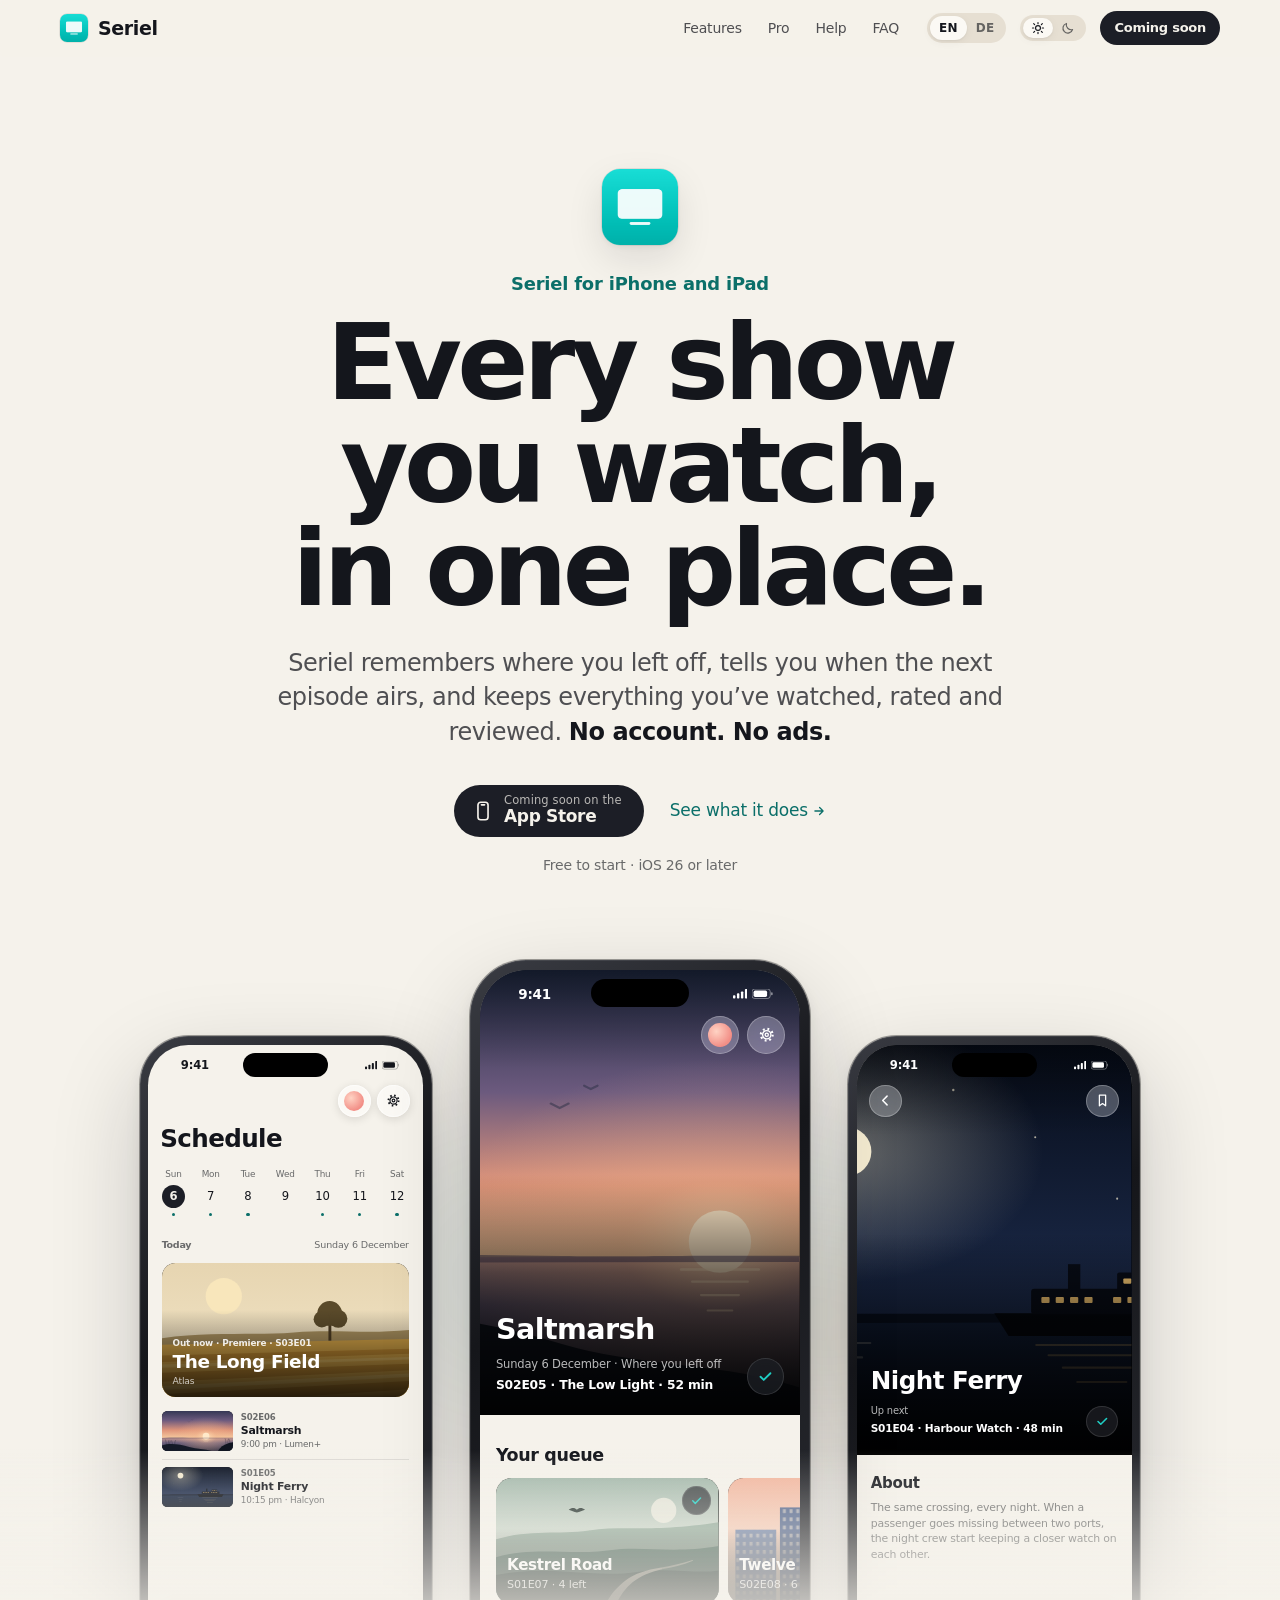
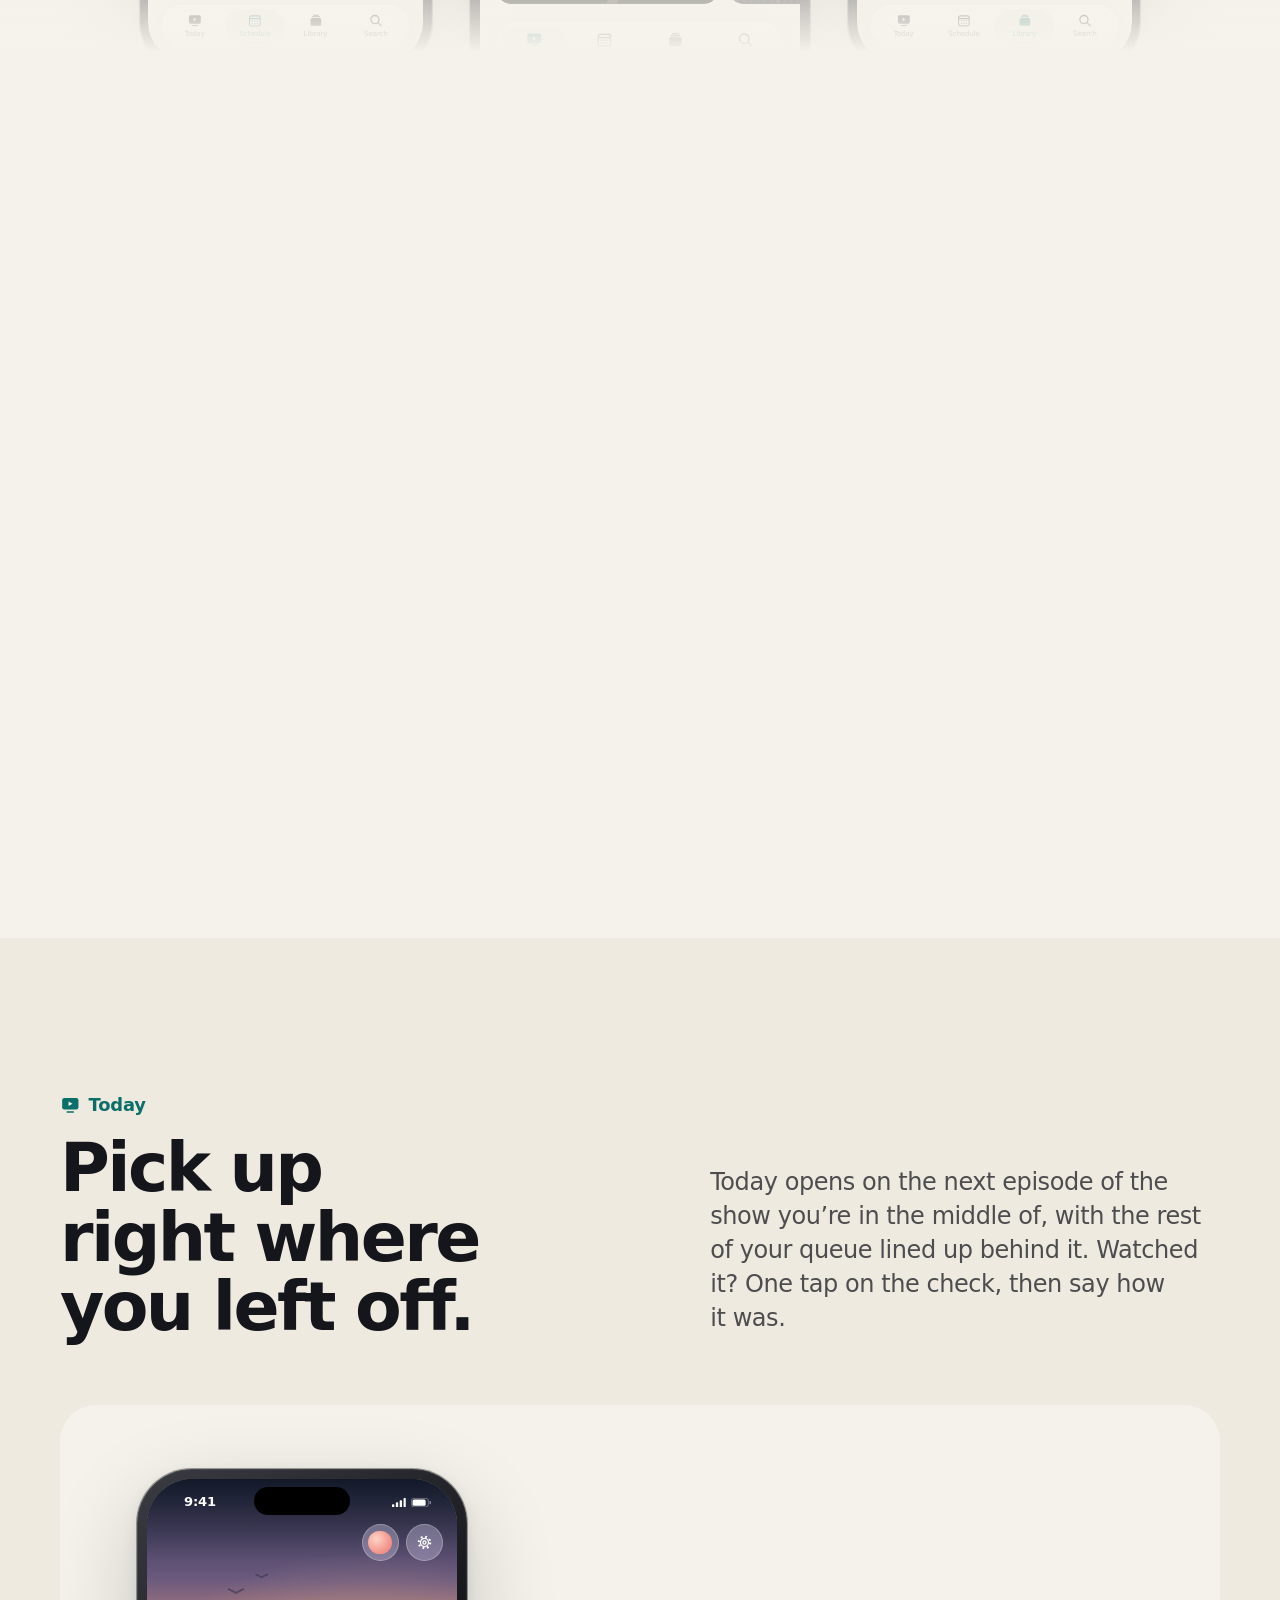
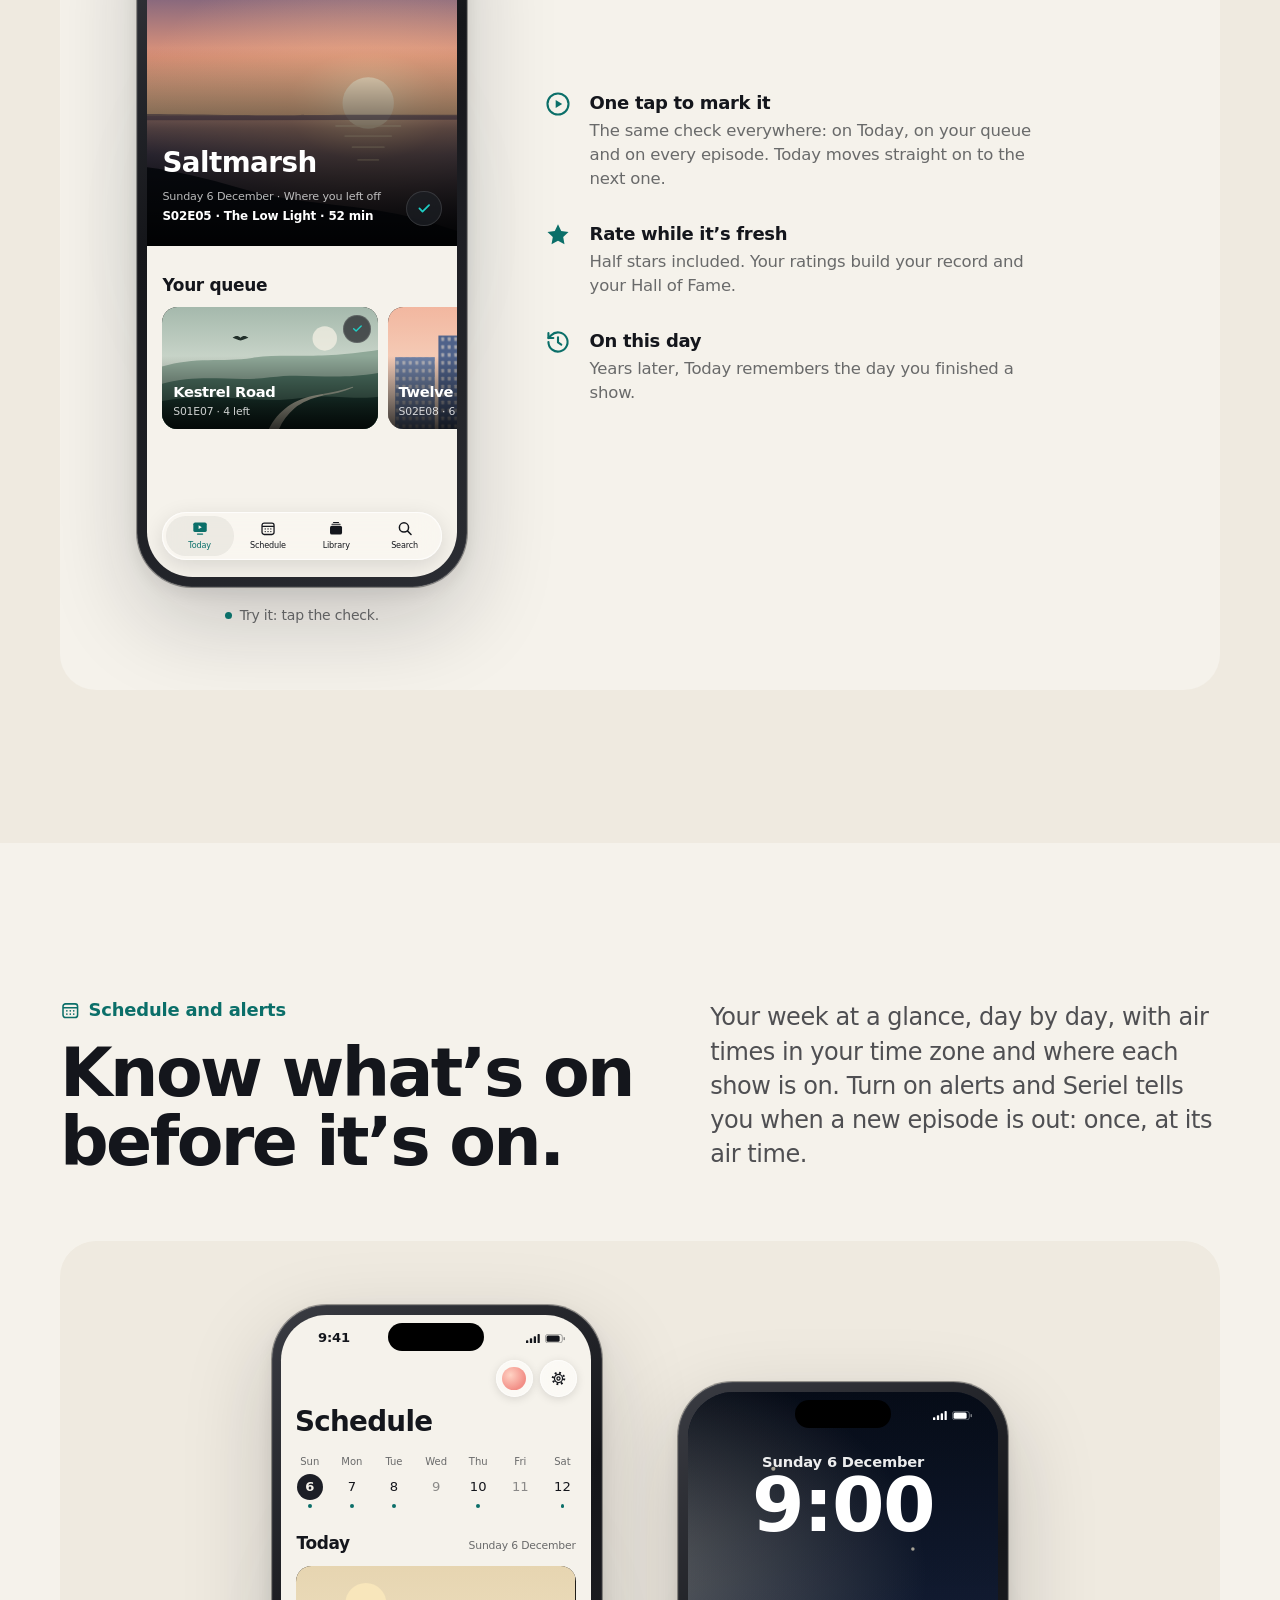
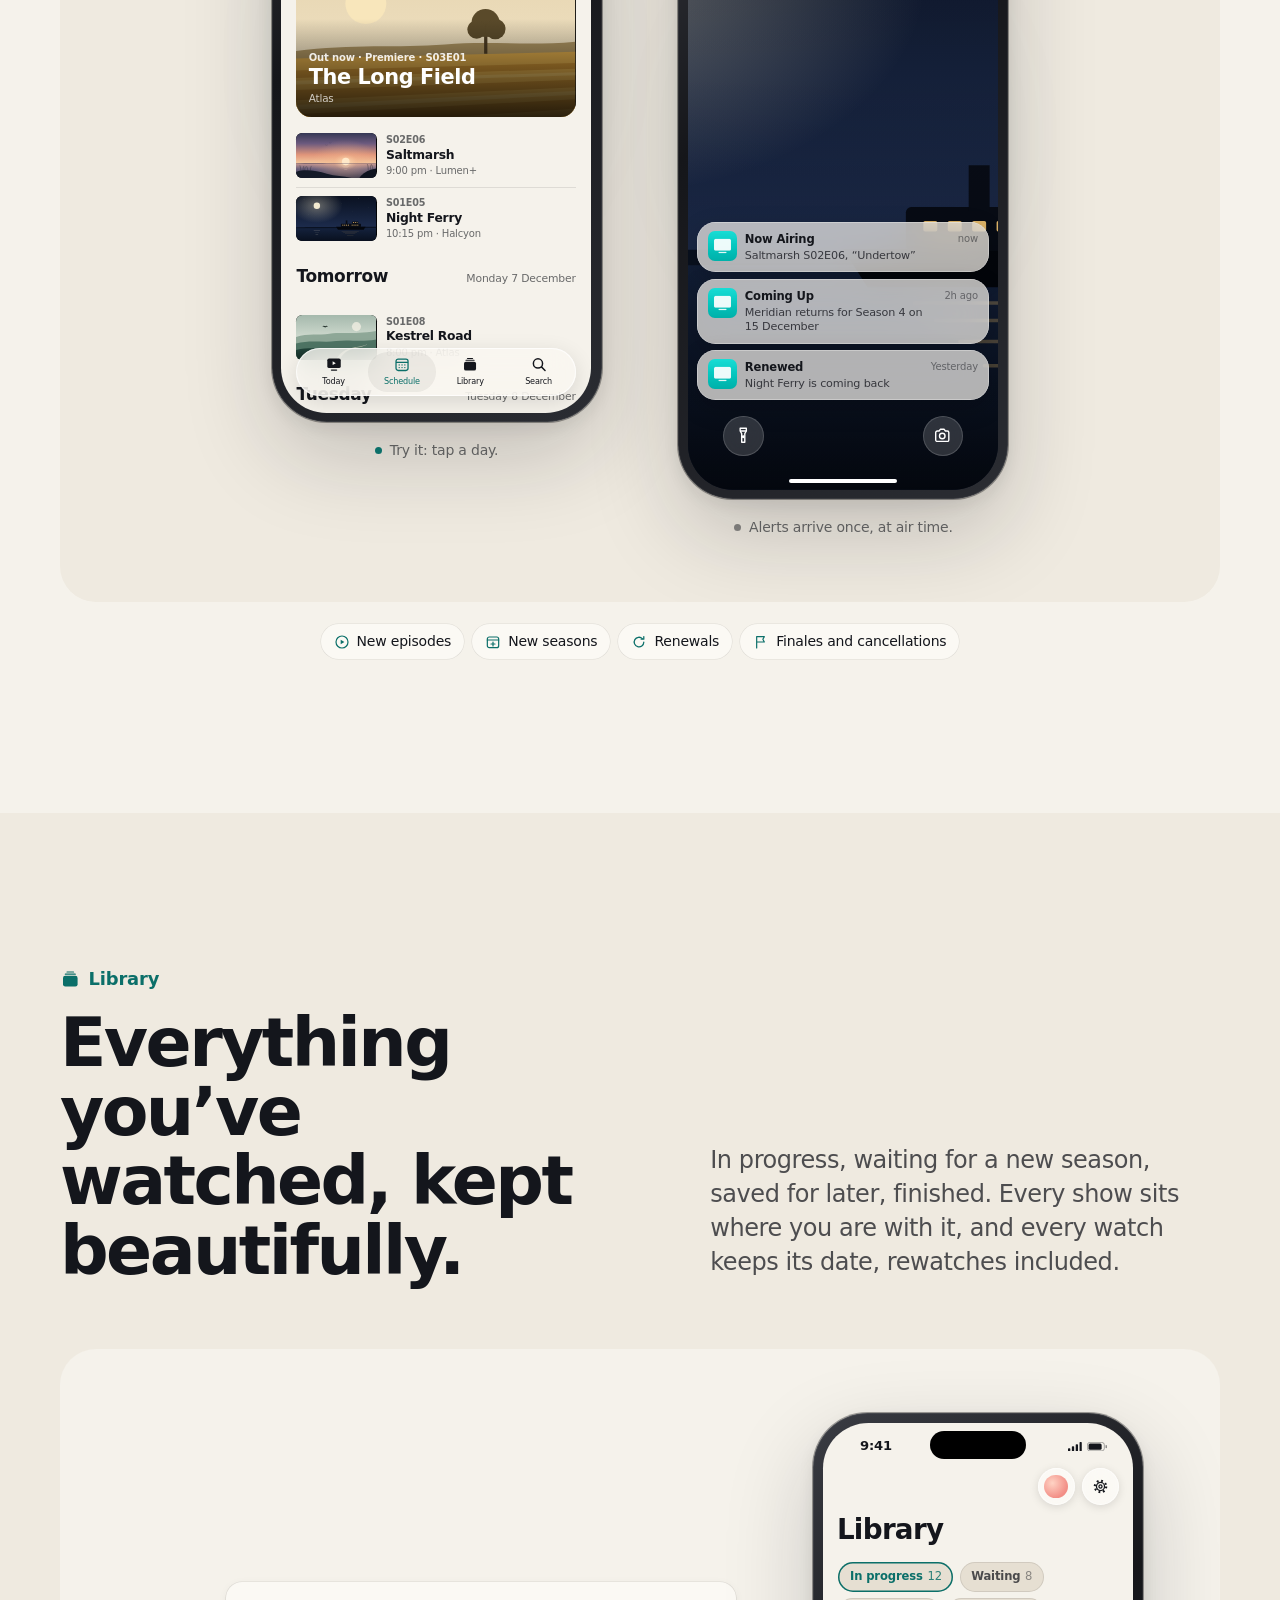
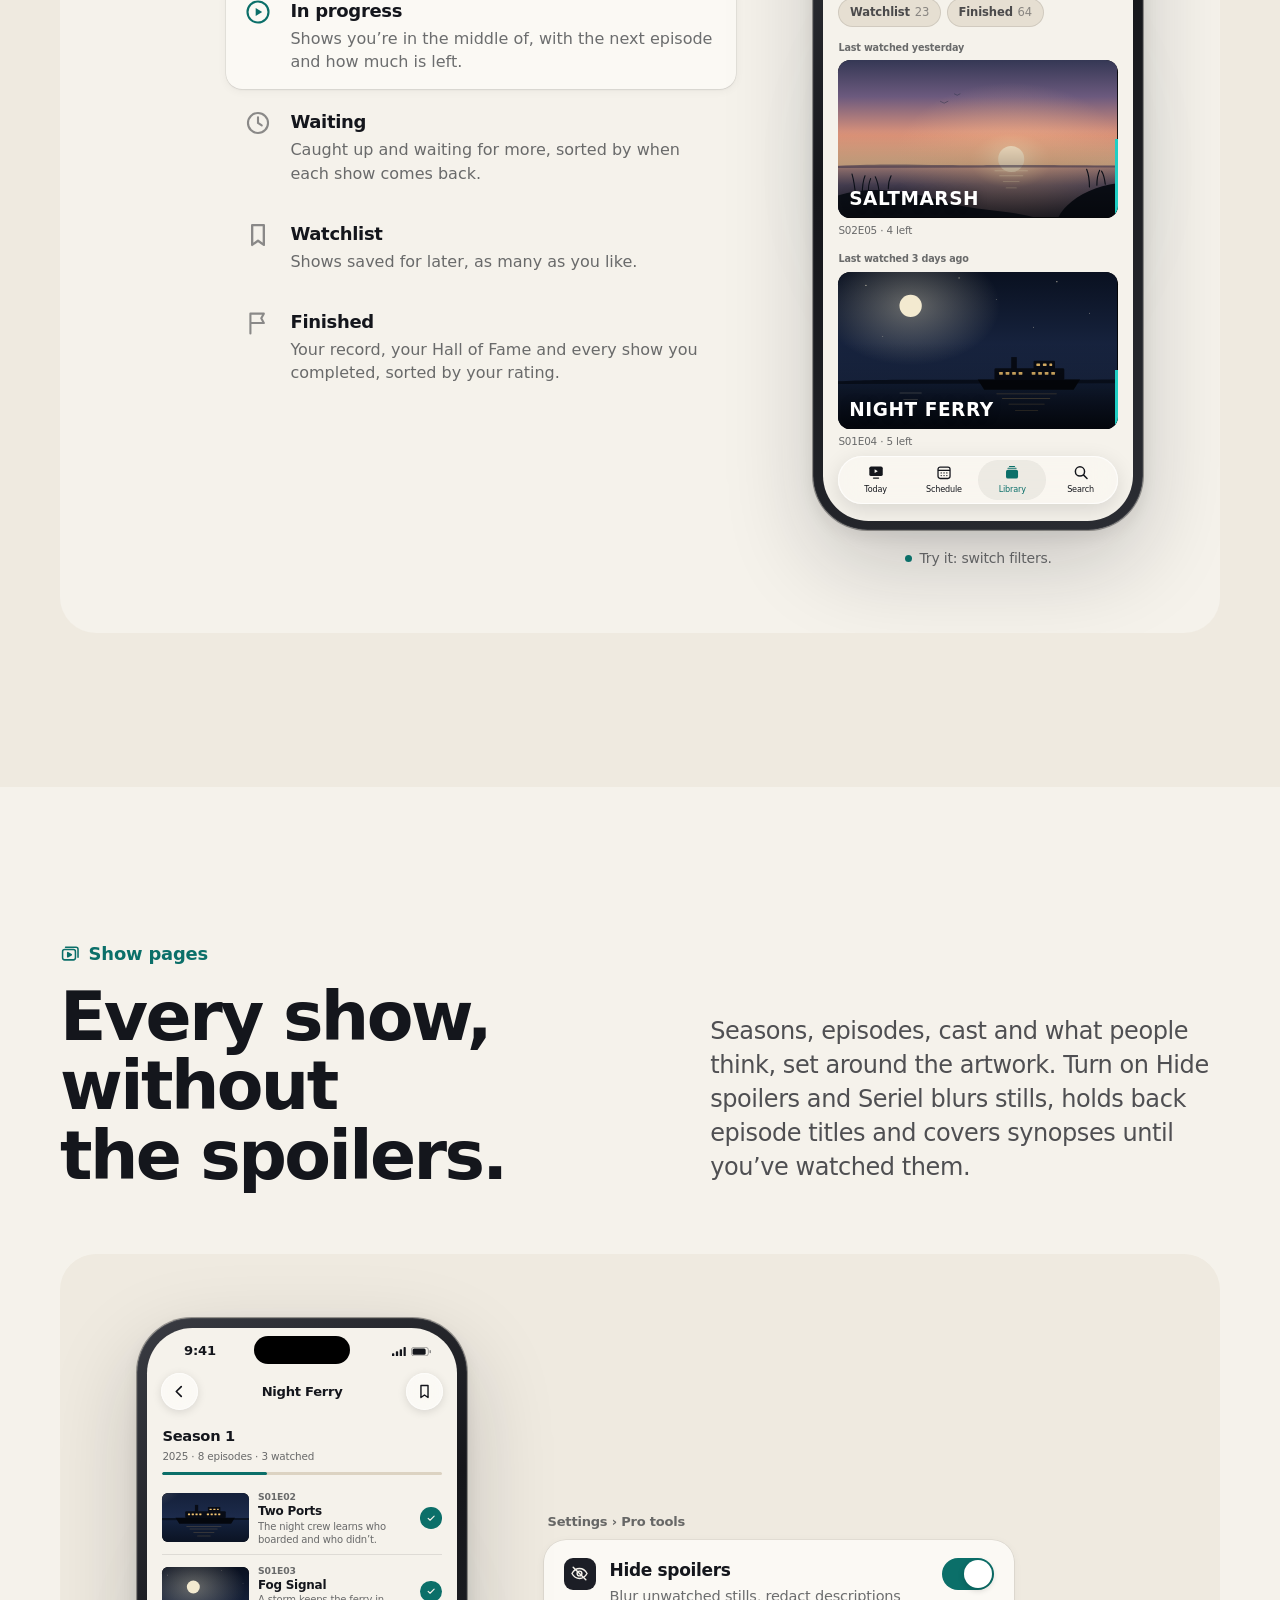
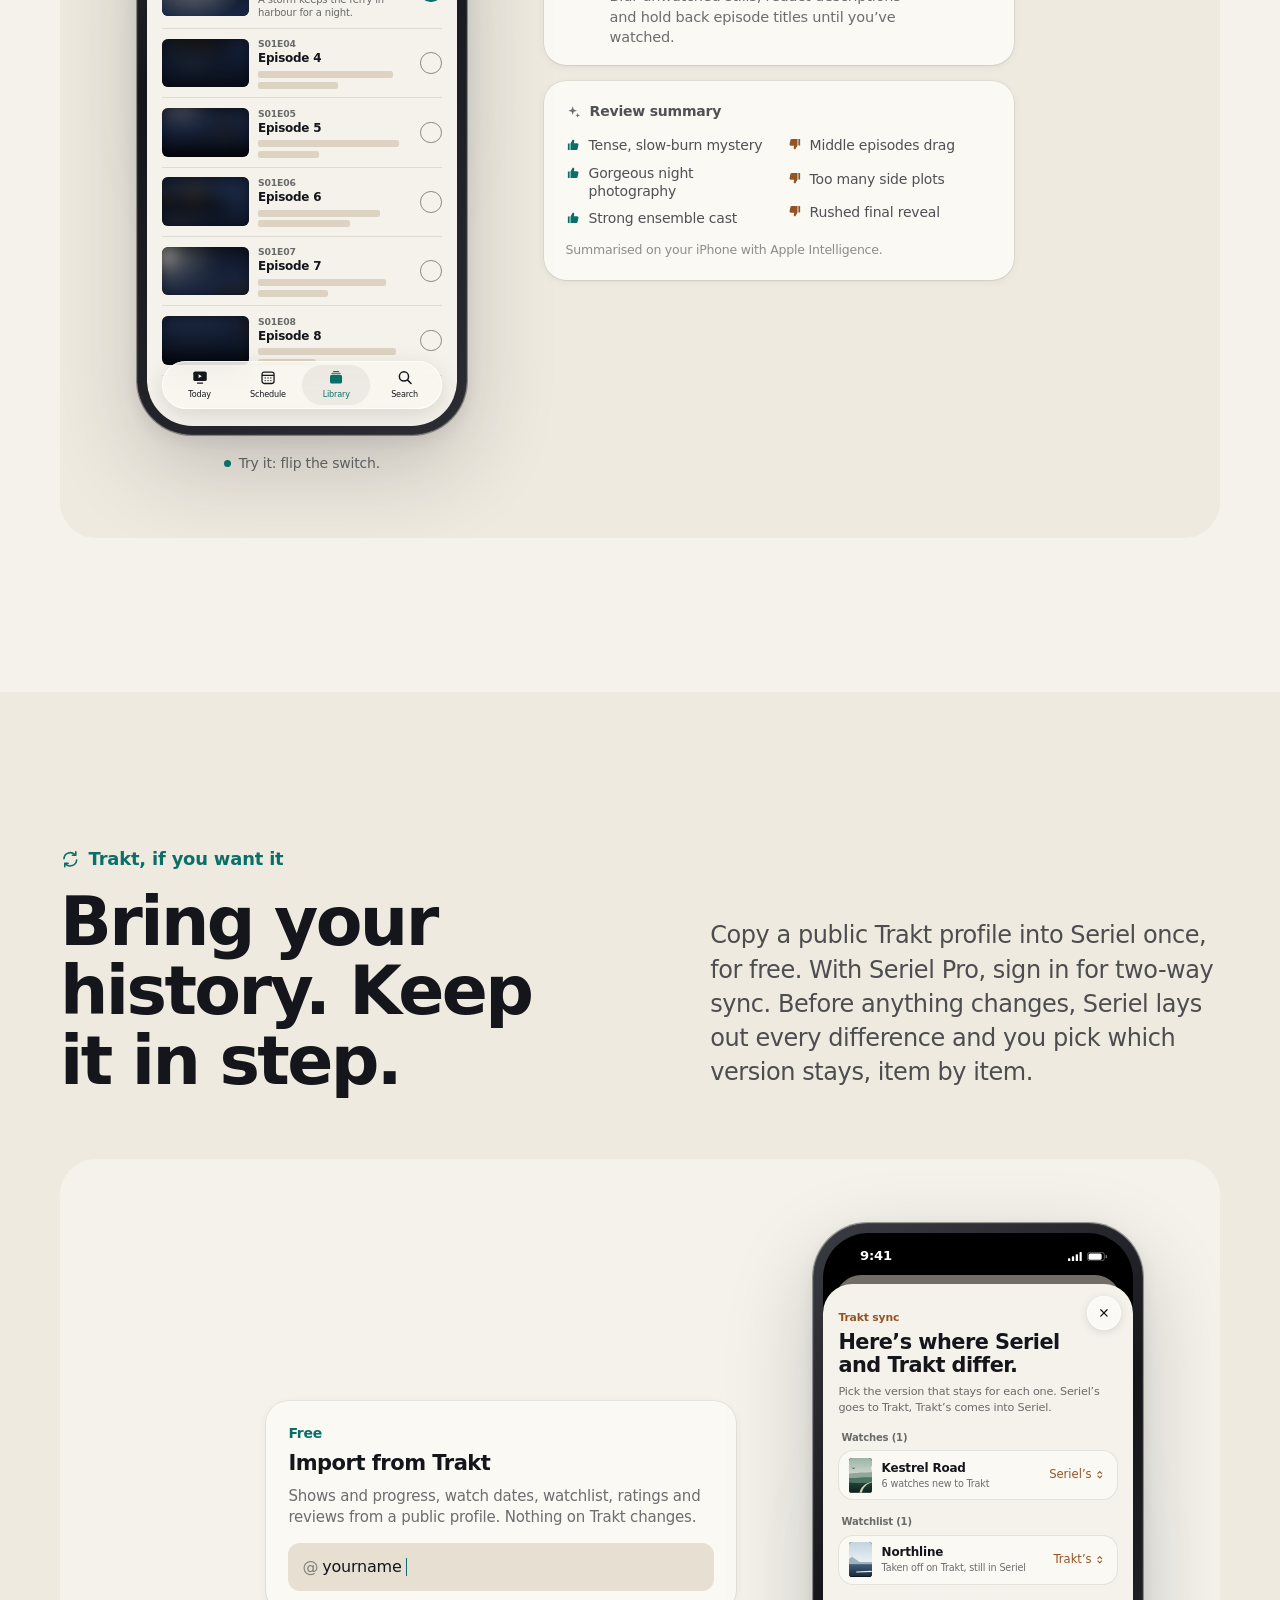
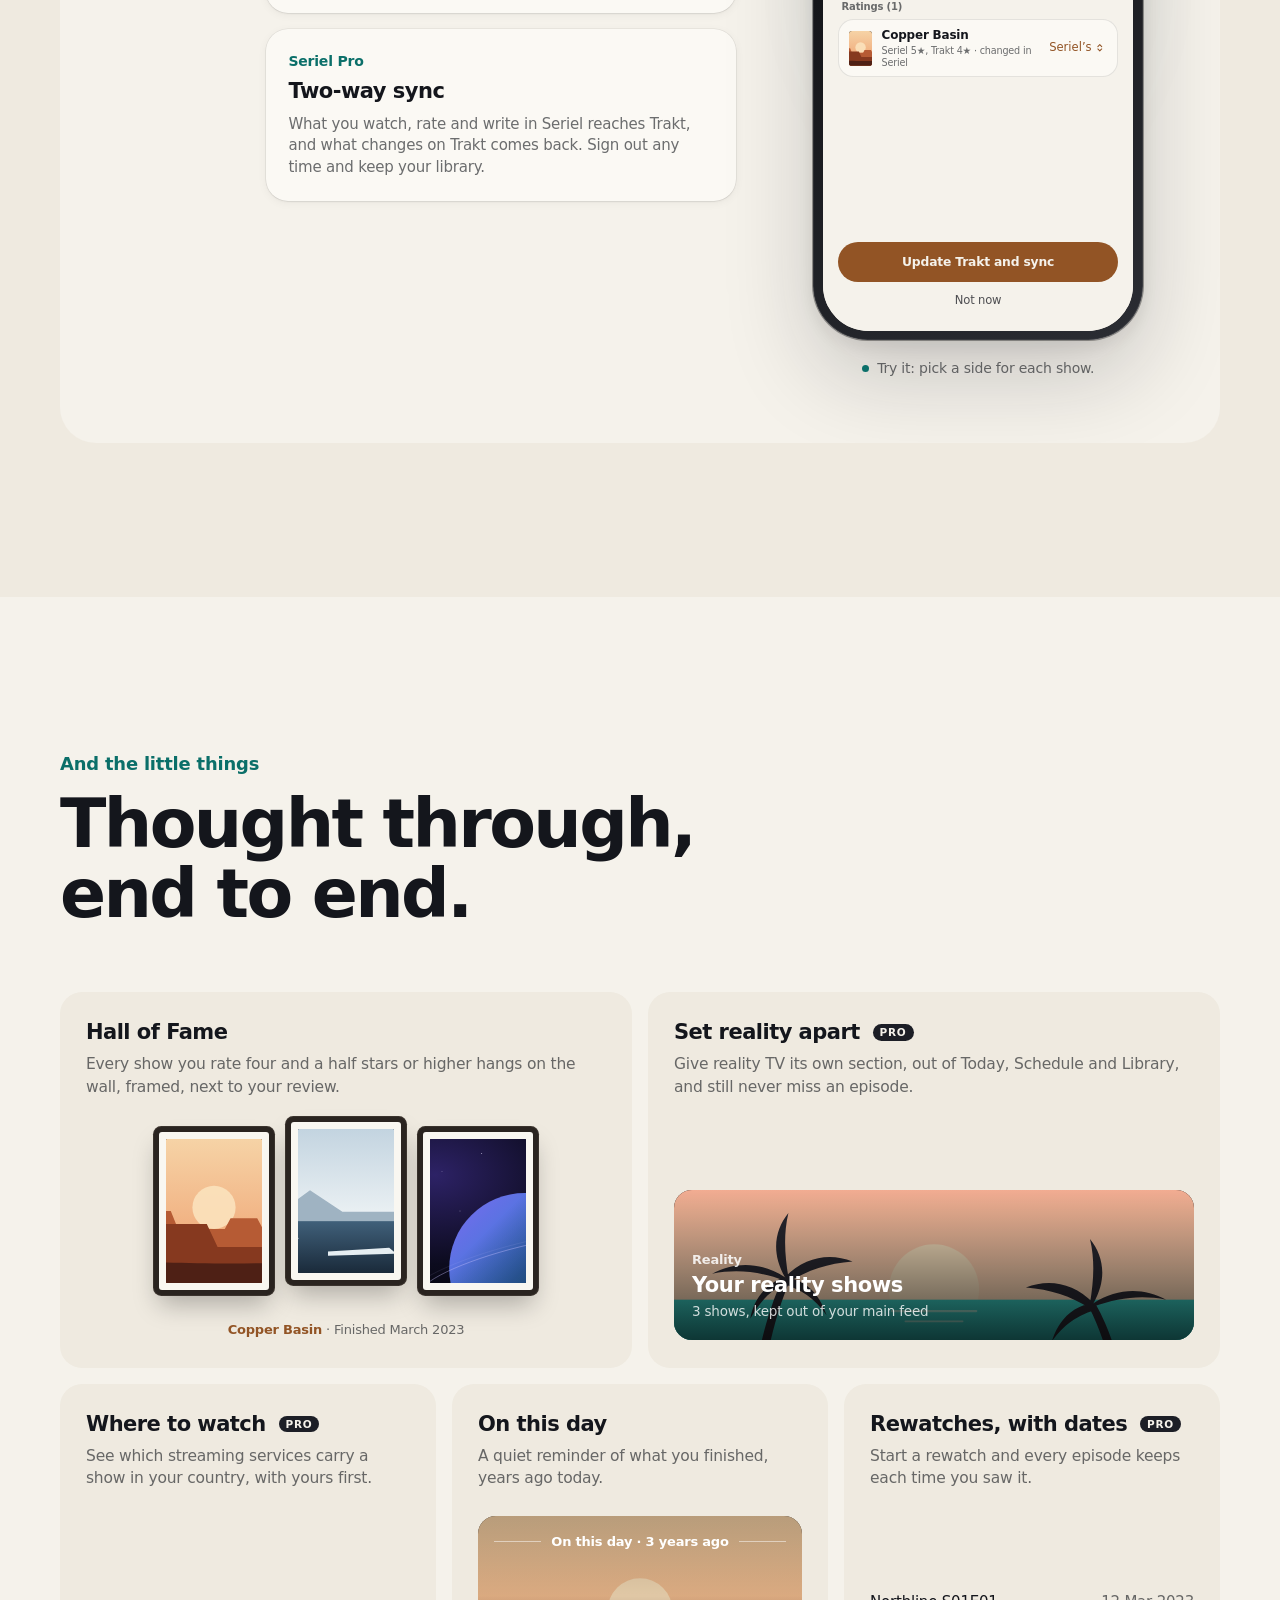
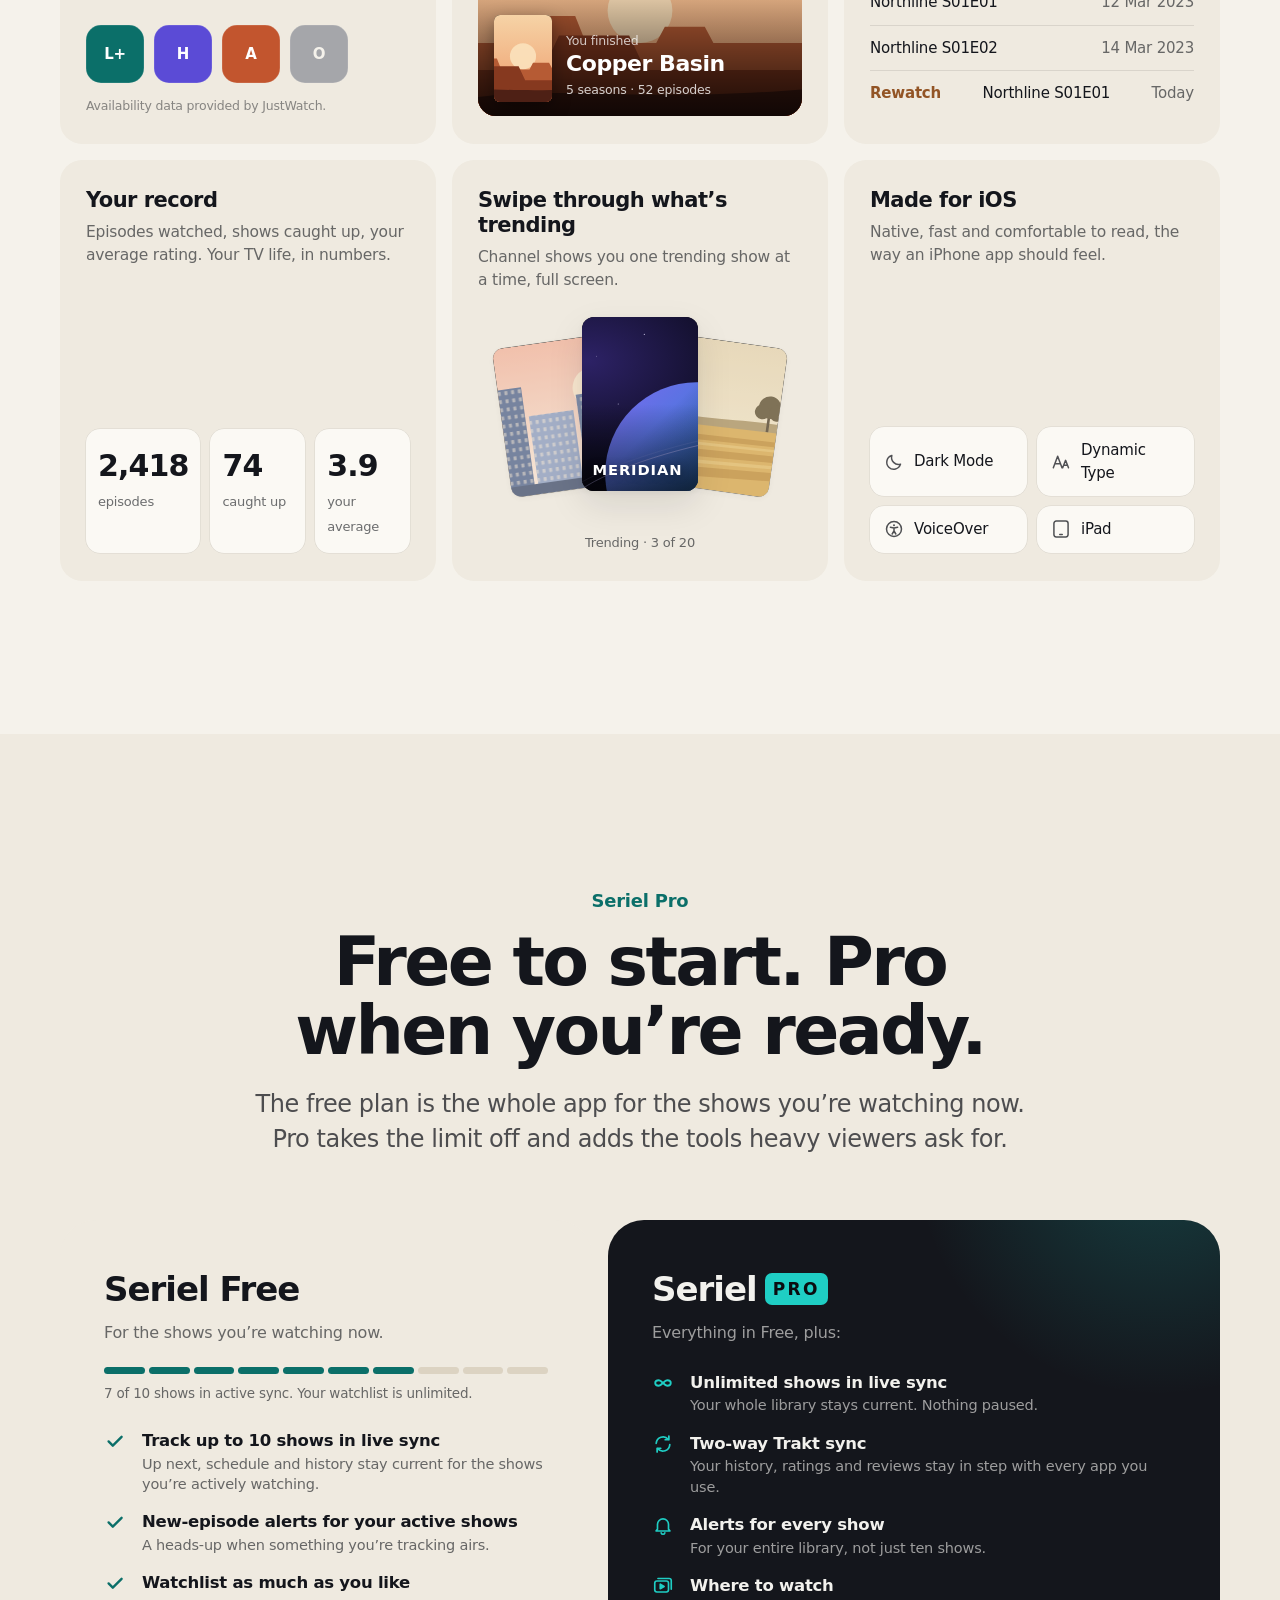
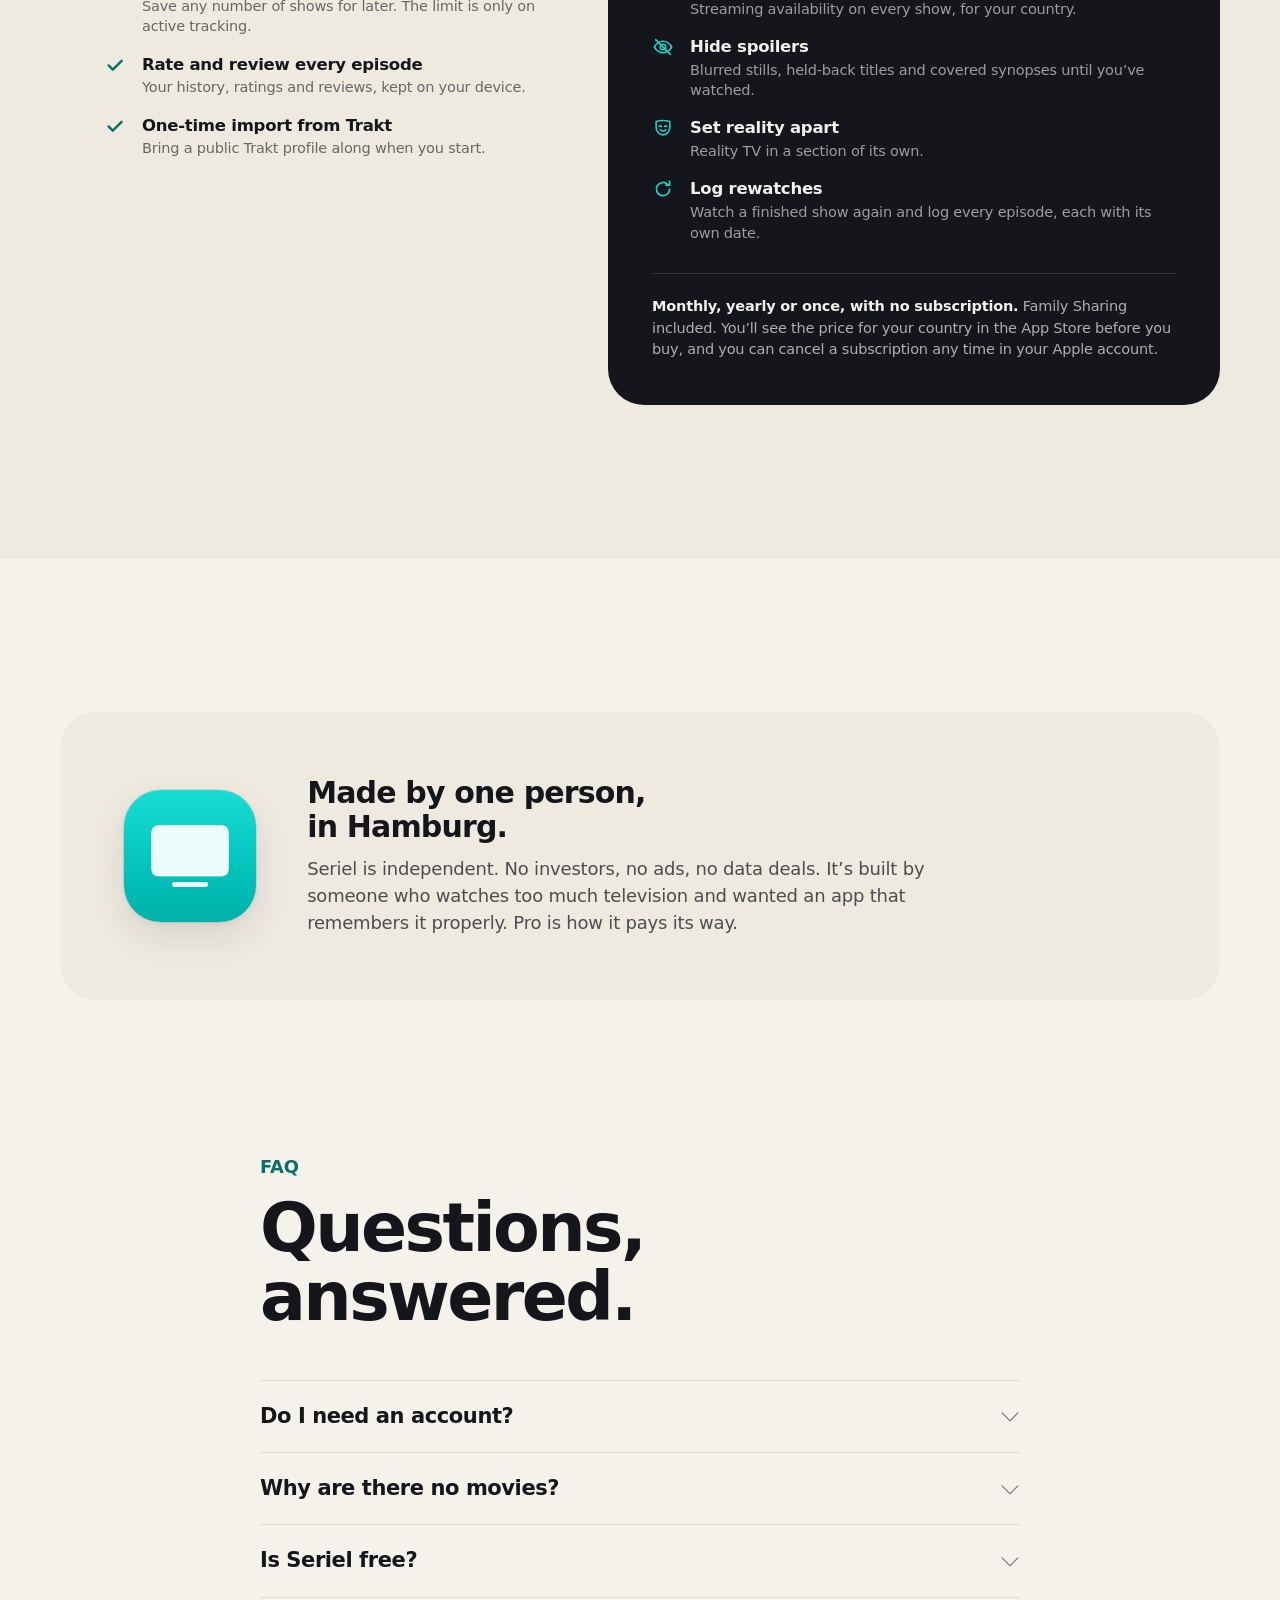
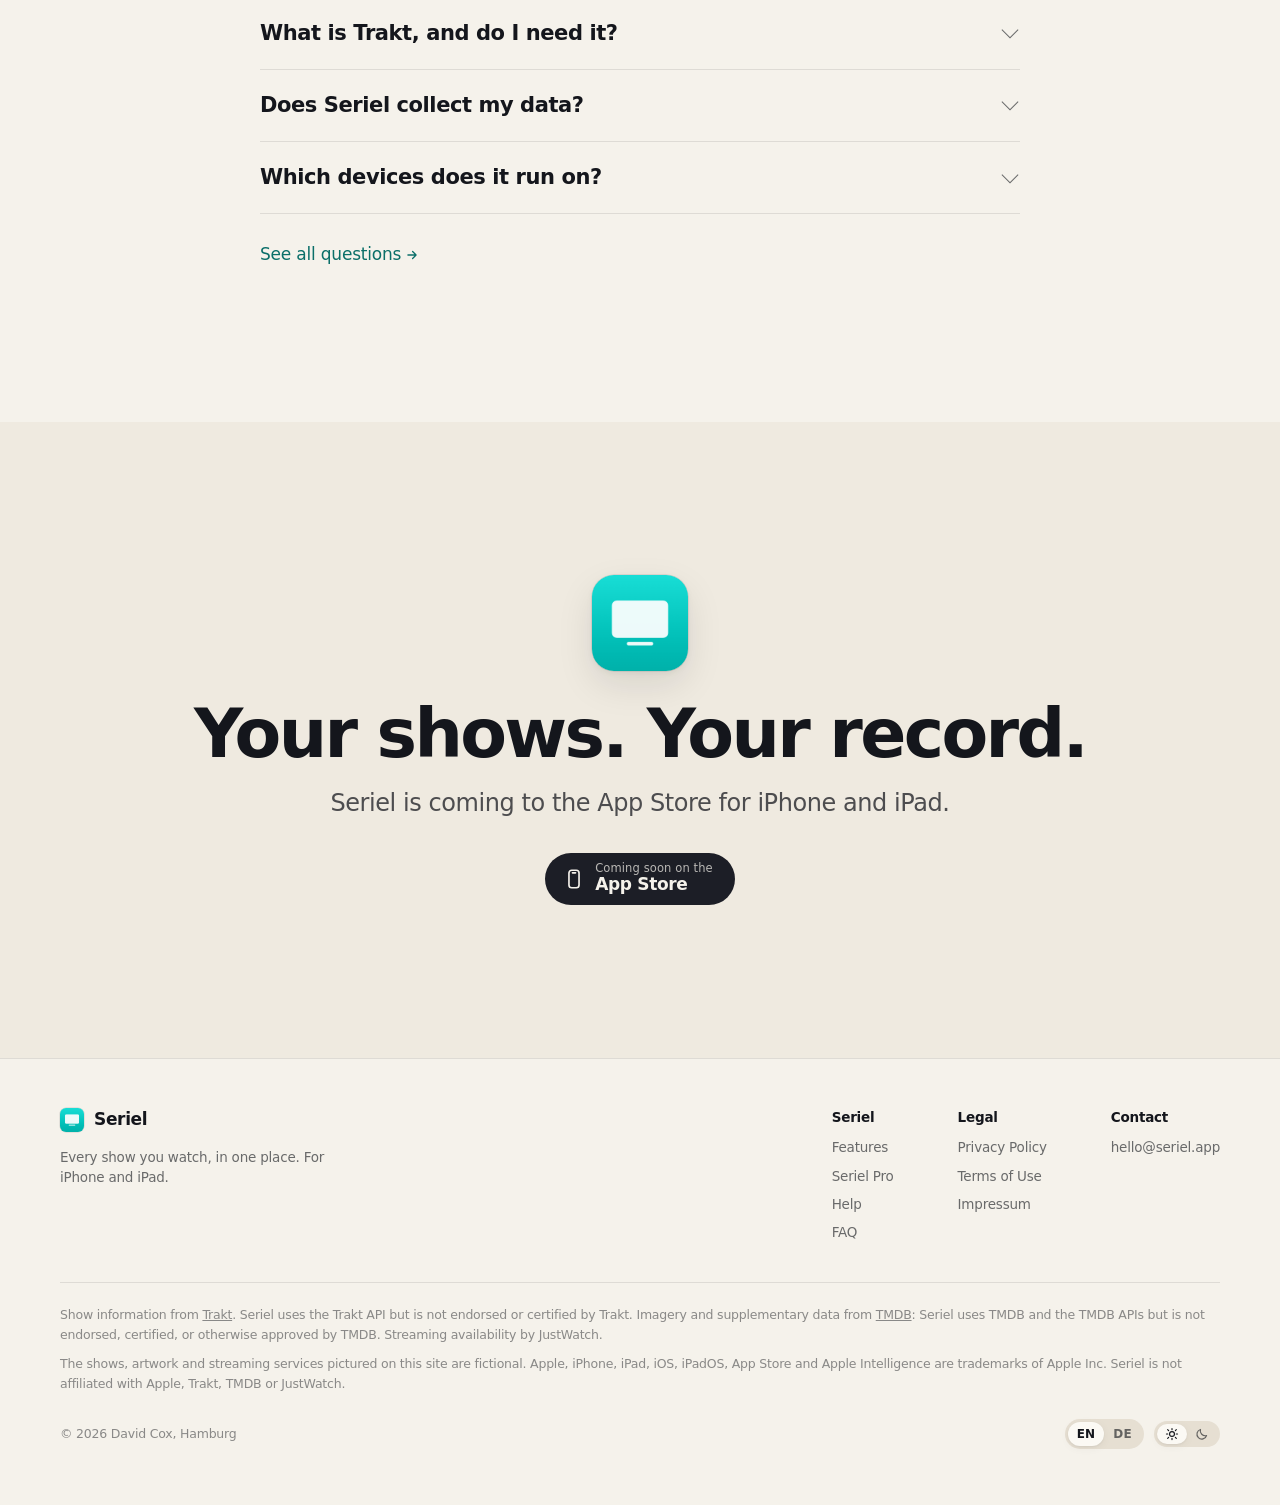
==== commit 2aa89a7f: "Mark rewatches as a Pro feature Rewatching needs Seriel Pro now. Help and the FAQ say so, both Pro f" ====
--- a/index.html
+++ b/index.html
@@ -984,7 +984,7 @@
         </article>
 
         <article class="tilebox reveal" style="--d:2">
-          <h3><span lang="en">Rewatches, with dates</span><span lang="de">Nochmal schauen, mit Datum</span></h3>
+          <h3><span lang="en">Rewatches, with dates</span><span lang="de">Nochmal schauen, mit Datum</span> <span class="pro-tag">PRO</span></h3>
           <p><span lang="en">Start a rewatch and every episode keeps each time you saw it.</span><span lang="de">Starte ein erneutes Anschauen, und jede Folge behält jedes Mal, an dem du sie gesehen hast.</span></p>
           <div class="vis" aria-hidden="true">
             <ul class="plays">
@@ -1073,8 +1073,9 @@
             <li><svg aria-hidden="true"><use href="#i-sync"/></svg><div><b><span lang="en">Two-way Trakt sync</span><span lang="de">Trakt-Sync in beide Richtungen</span></b><span lang="en">Your history, ratings and reviews stay in step with every app you use.</span><span lang="de">Verlauf, Bewertungen und Rezensionen bleiben mit all deinen Apps im Gleichschritt.</span></div></li>
             <li><svg aria-hidden="true"><use href="#i-bell"/></svg><div><b><span lang="en">Alerts for every show</span><span lang="de">Mitteilungen für jede Serie</span></b><span lang="en">For your entire library, not just ten shows.</span><span lang="de">Für deine ganze Bibliothek, nicht nur zehn Serien.</span></div></li>
             <li><svg aria-hidden="true"><use href="#i-play-rect"/></svg><div><b><span lang="en">Where to watch</span><span lang="de">Wo läuft es?</span></b><span lang="en">Streaming availability on every show, for your country.</span><span lang="de">Streaming-Verfügbarkeit bei jeder Serie, für dein Land.</span></div></li>
-            <li><svg aria-hidden="true"><use href="#i-eye-slash"/></svg><div><b><span lang="en">Hide spoilers</span><span lang="de">Spoiler verbergen</span></b><span lang="en">Blurred stills, held-back titles and covered synopses until you&rsquo;ve watched.</span><span lang="de">Verschwommene Standbilder, zurückgehaltene Titel und verdeckte Inhalte, bis du geschaut hast.</span></div></li>
+            <li><svg aria-hidden="true"><use href="#i-eye-slash"/></svg><div><b><span lang="en">Hide spoilers</span><span lang="de">Spoiler ausblenden</span></b><span lang="en">Blurred stills, held-back titles and covered synopses until you&rsquo;ve watched.</span><span lang="de">Verschwommene Standbilder, zurückgehaltene Titel und verdeckte Inhalte, bis du geschaut hast.</span></div></li>
             <li><svg aria-hidden="true"><use href="#i-mask"/></svg><div><b><span lang="en">Set reality apart</span><span lang="de">Reality für sich</span></b><span lang="en">Reality TV in a section of its own.</span><span lang="de">Reality-TV in einem eigenen Bereich.</span></div></li>
+            <li><svg aria-hidden="true"><use href="#i-renew"/></svg><div><b><span lang="en">Log rewatches</span><span lang="de">Nochmal schauen</span></b><span lang="en">Watch a finished show again and log every episode, each with its own date.</span><span lang="de">Schau eine beendete Serie nochmal und trag jede Folge mit eigenem Datum ein.</span></div></li>
           </ul>
           <p class="plan-billing">
             <span lang="en"><b>Monthly, yearly or once, with no subscription.</b> Family Sharing included. You&rsquo;ll see the price for your country in the App Store before you buy, and you can cancel a subscription any time in your Apple account.</span>
@@ -1155,8 +1156,8 @@
         <details>
           <summary><span lang="en">Which devices does it run on?</span><span lang="de">Auf welchen Geräten läuft die App?</span></summary>
           <div class="answer">
-            <p lang="en">iPhone and iPad with iOS or iPadOS 26 or later. The review summary uses Apple Intelligence and appears on devices that support it. The app is currently in English.</p>
-            <p lang="de">Auf iPhone und iPad mit iOS bzw. iPadOS 26 oder neuer. Die Zusammenfassung von Rezensionen nutzt Apple Intelligence und erscheint auf Geräten, die das unterstützen. Die App ist derzeit auf Englisch.</p>
+            <p lang="en">iPhone and iPad with iOS or iPadOS 26 or later. The review summary uses Apple Intelligence and appears on devices that support it. The app comes in English and German.</p>
+            <p lang="de">Auf iPhone und iPad mit iOS bzw. iPadOS 26 oder neuer. Die Zusammenfassung von Rezensionen nutzt Apple Intelligence und erscheint auf Geräten, die das unterstützen. Die App gibt es auf Deutsch und Englisch.</p>
           </div>
         </details>
       </div>
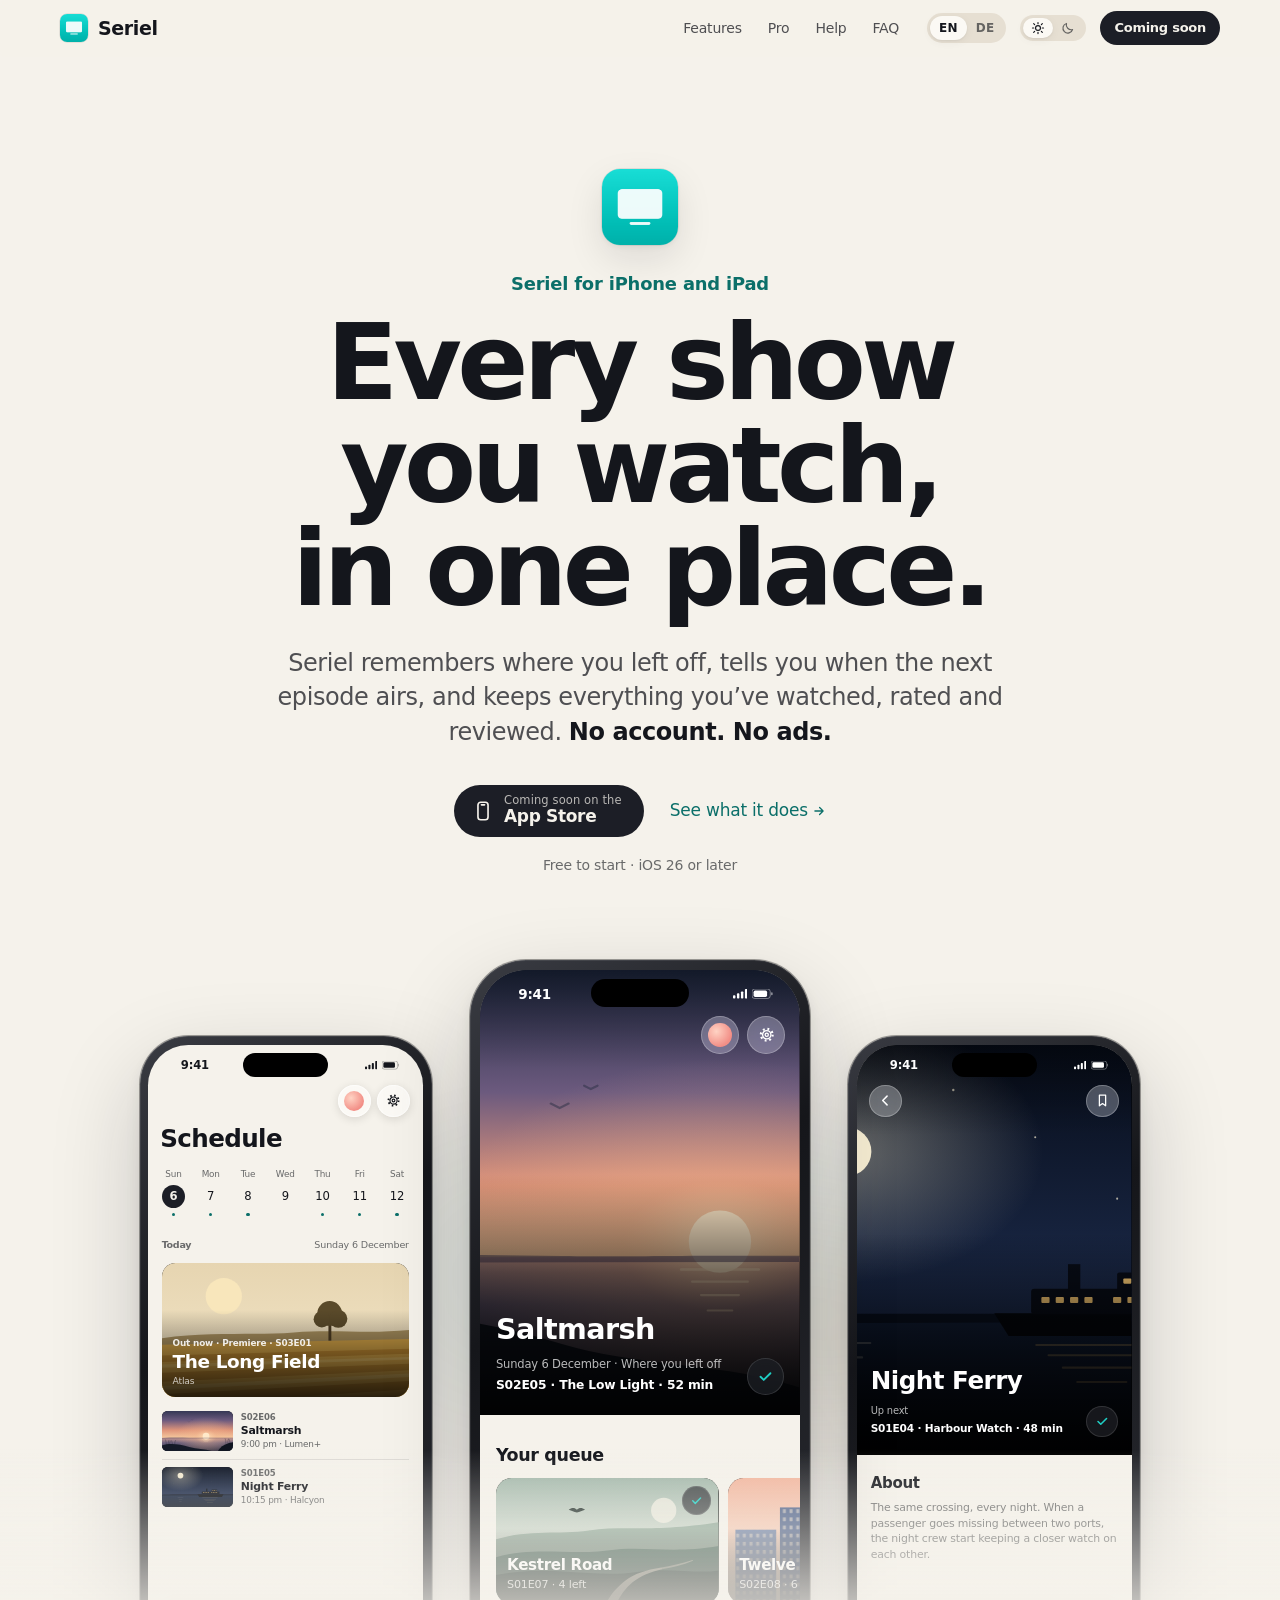
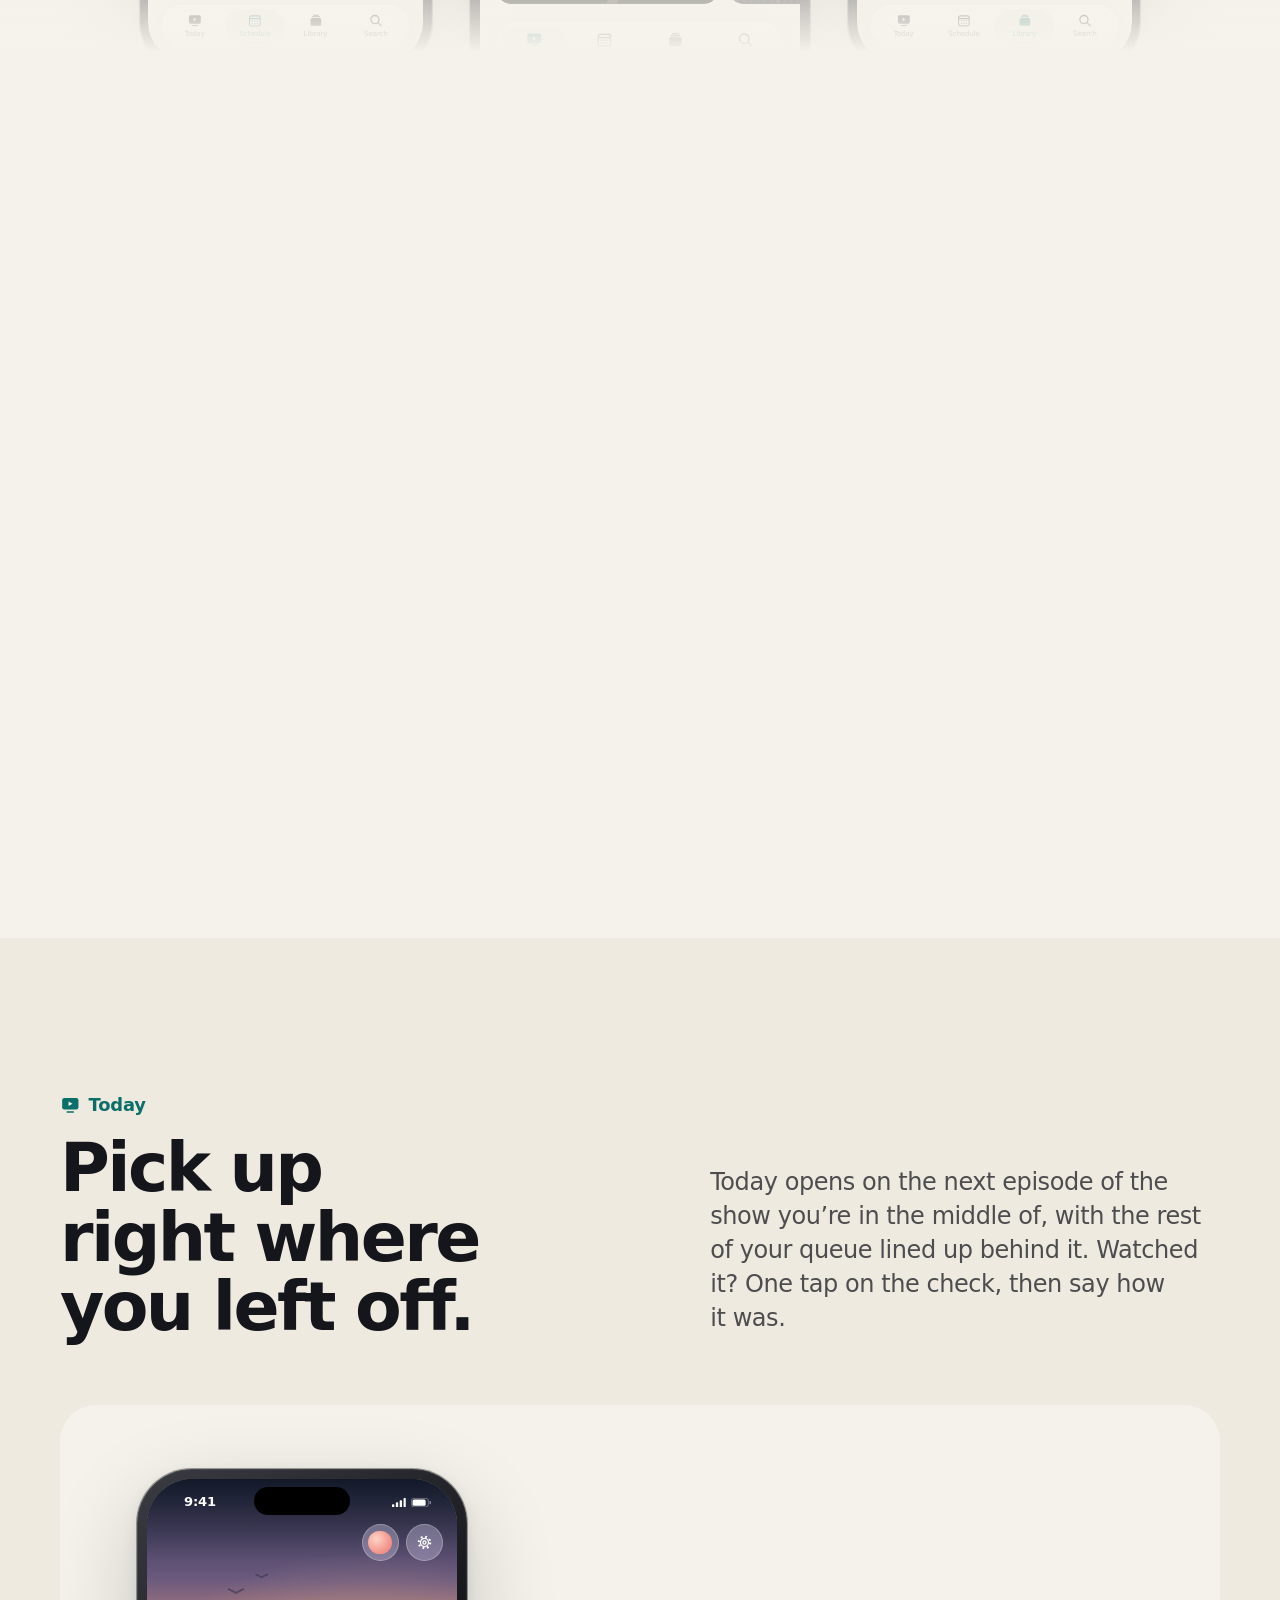
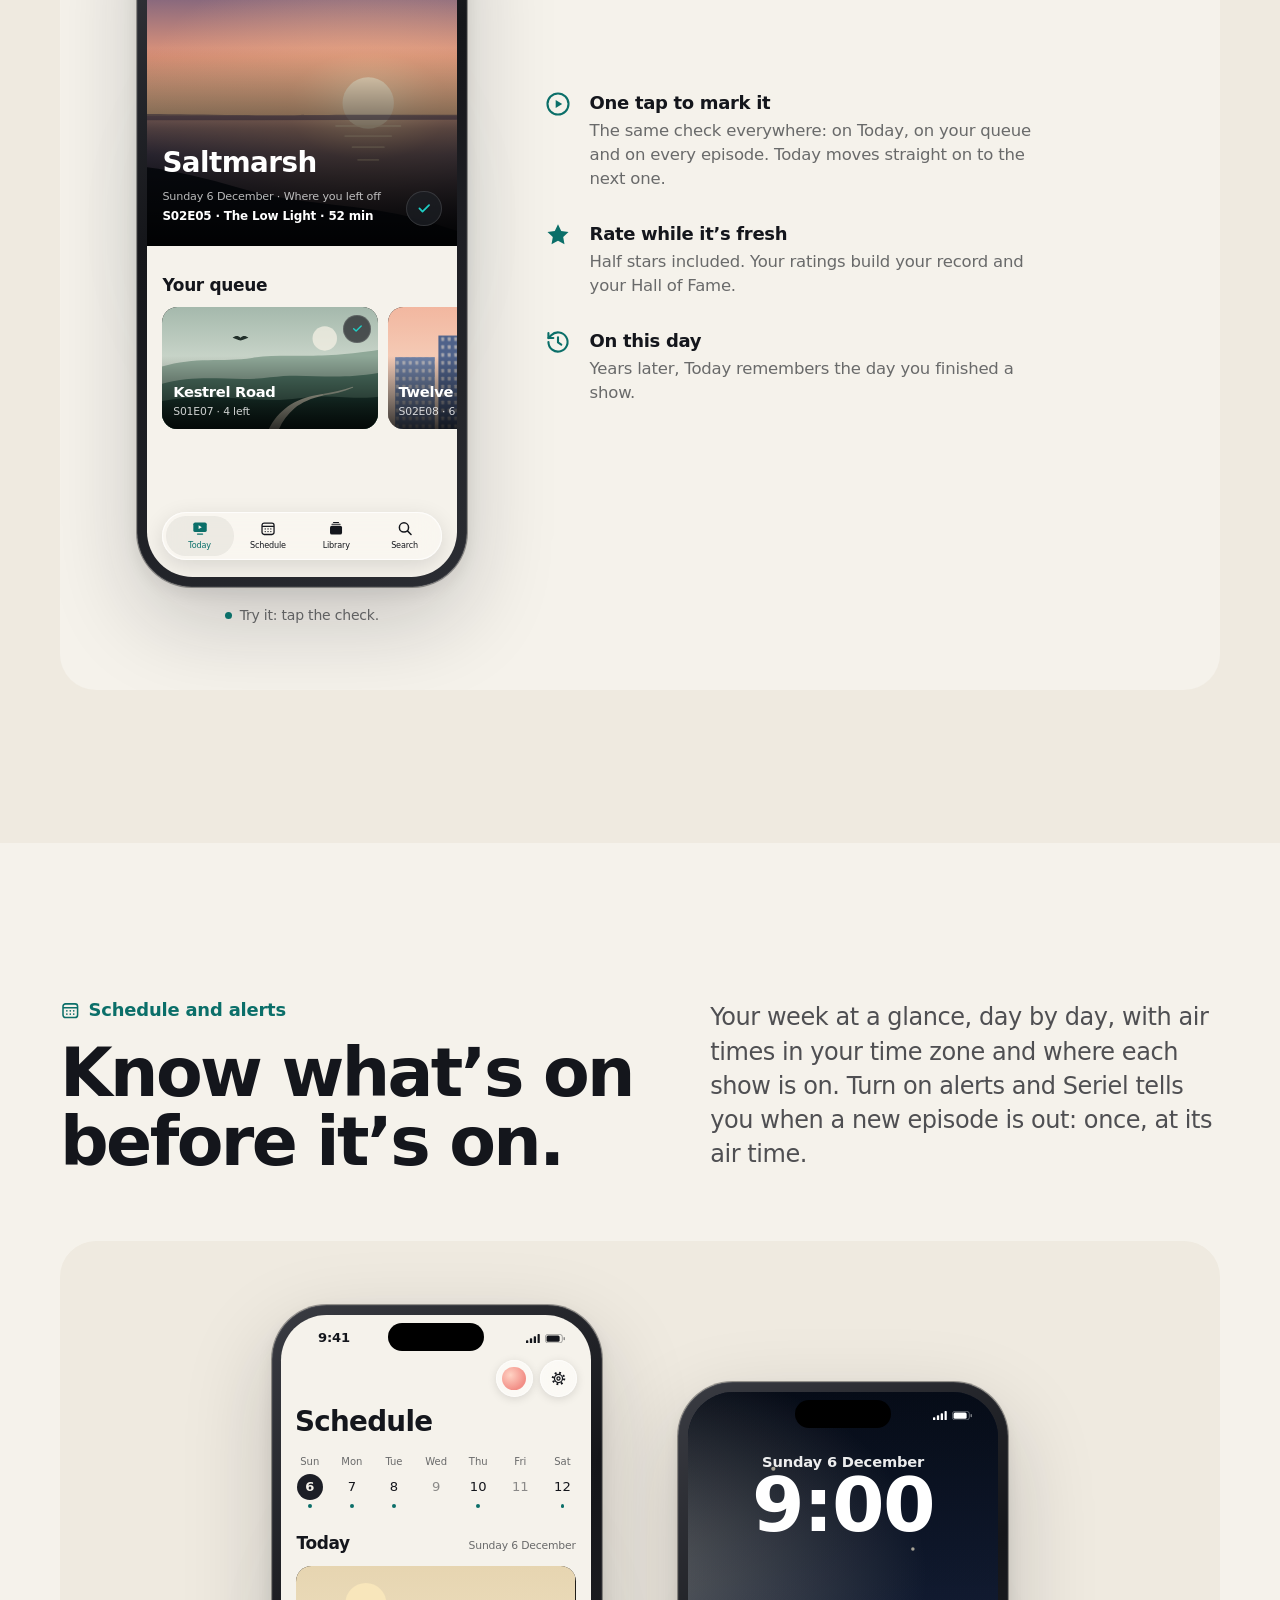
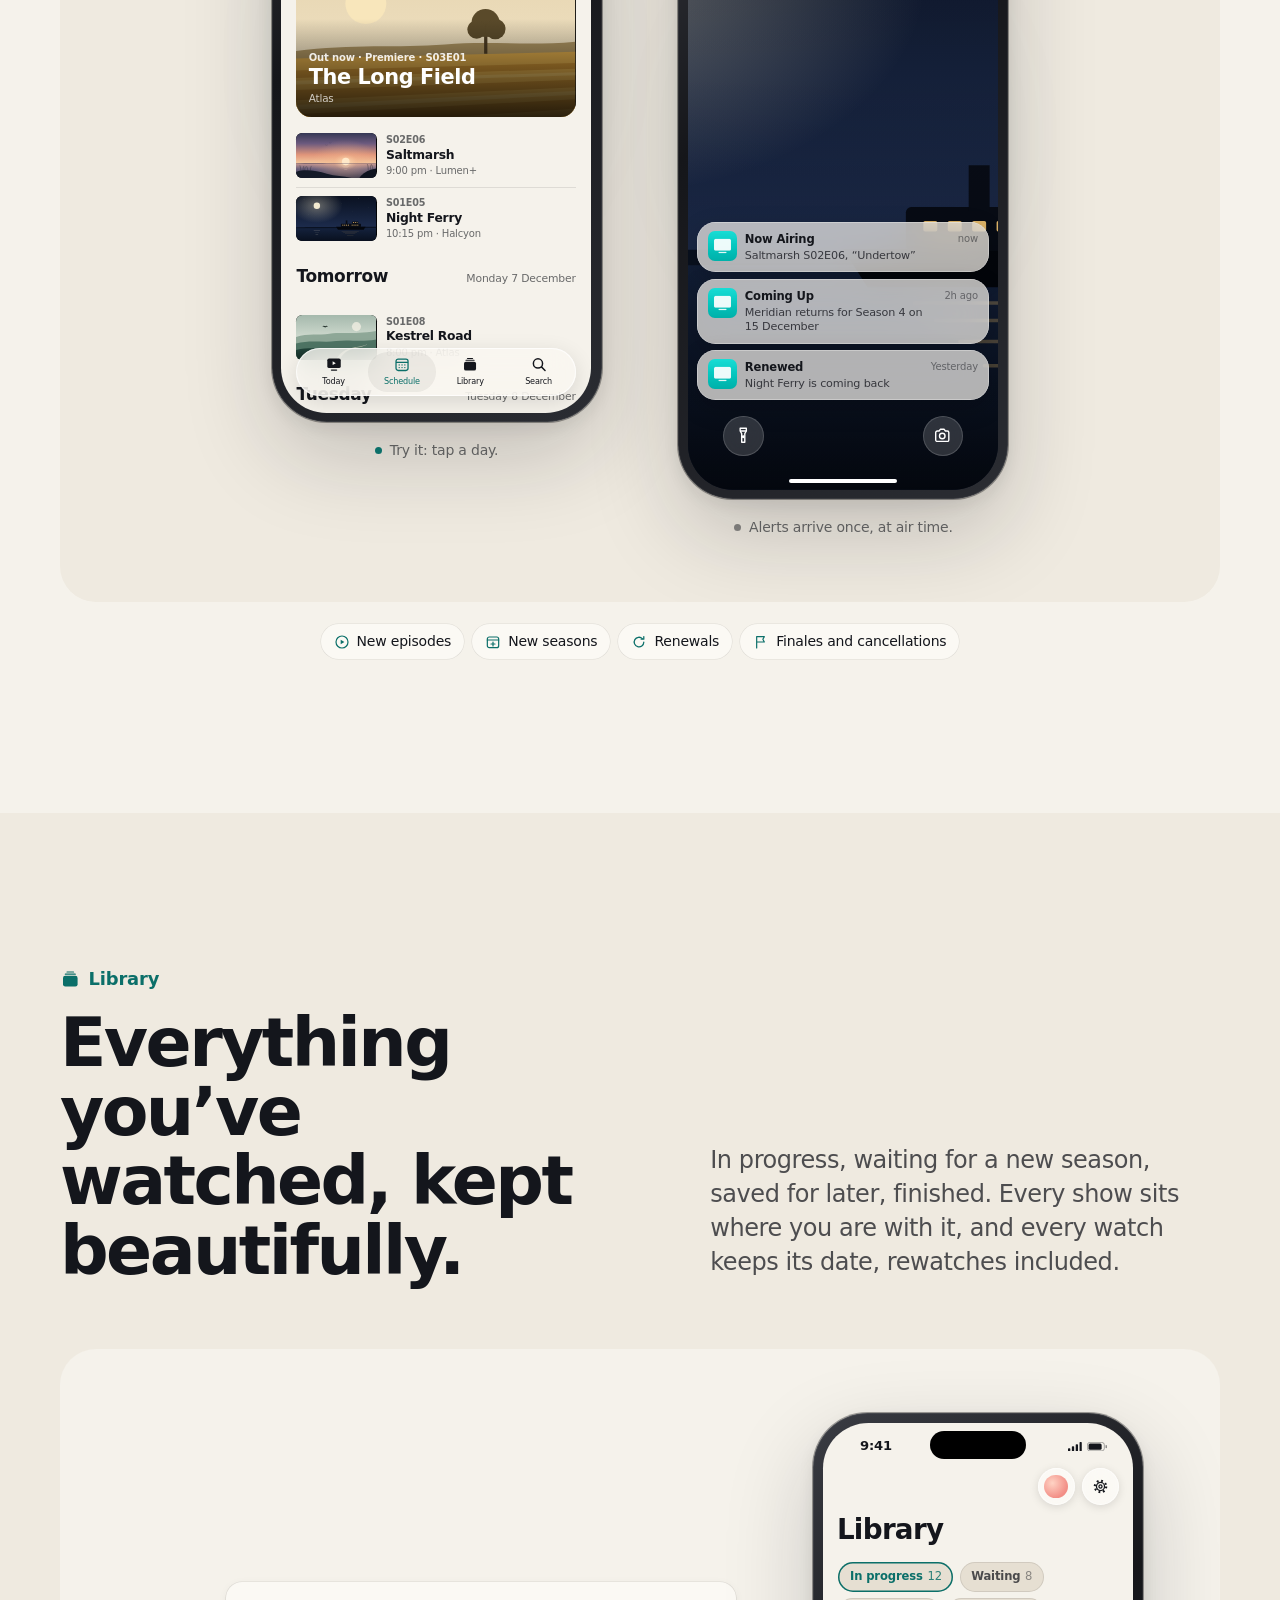
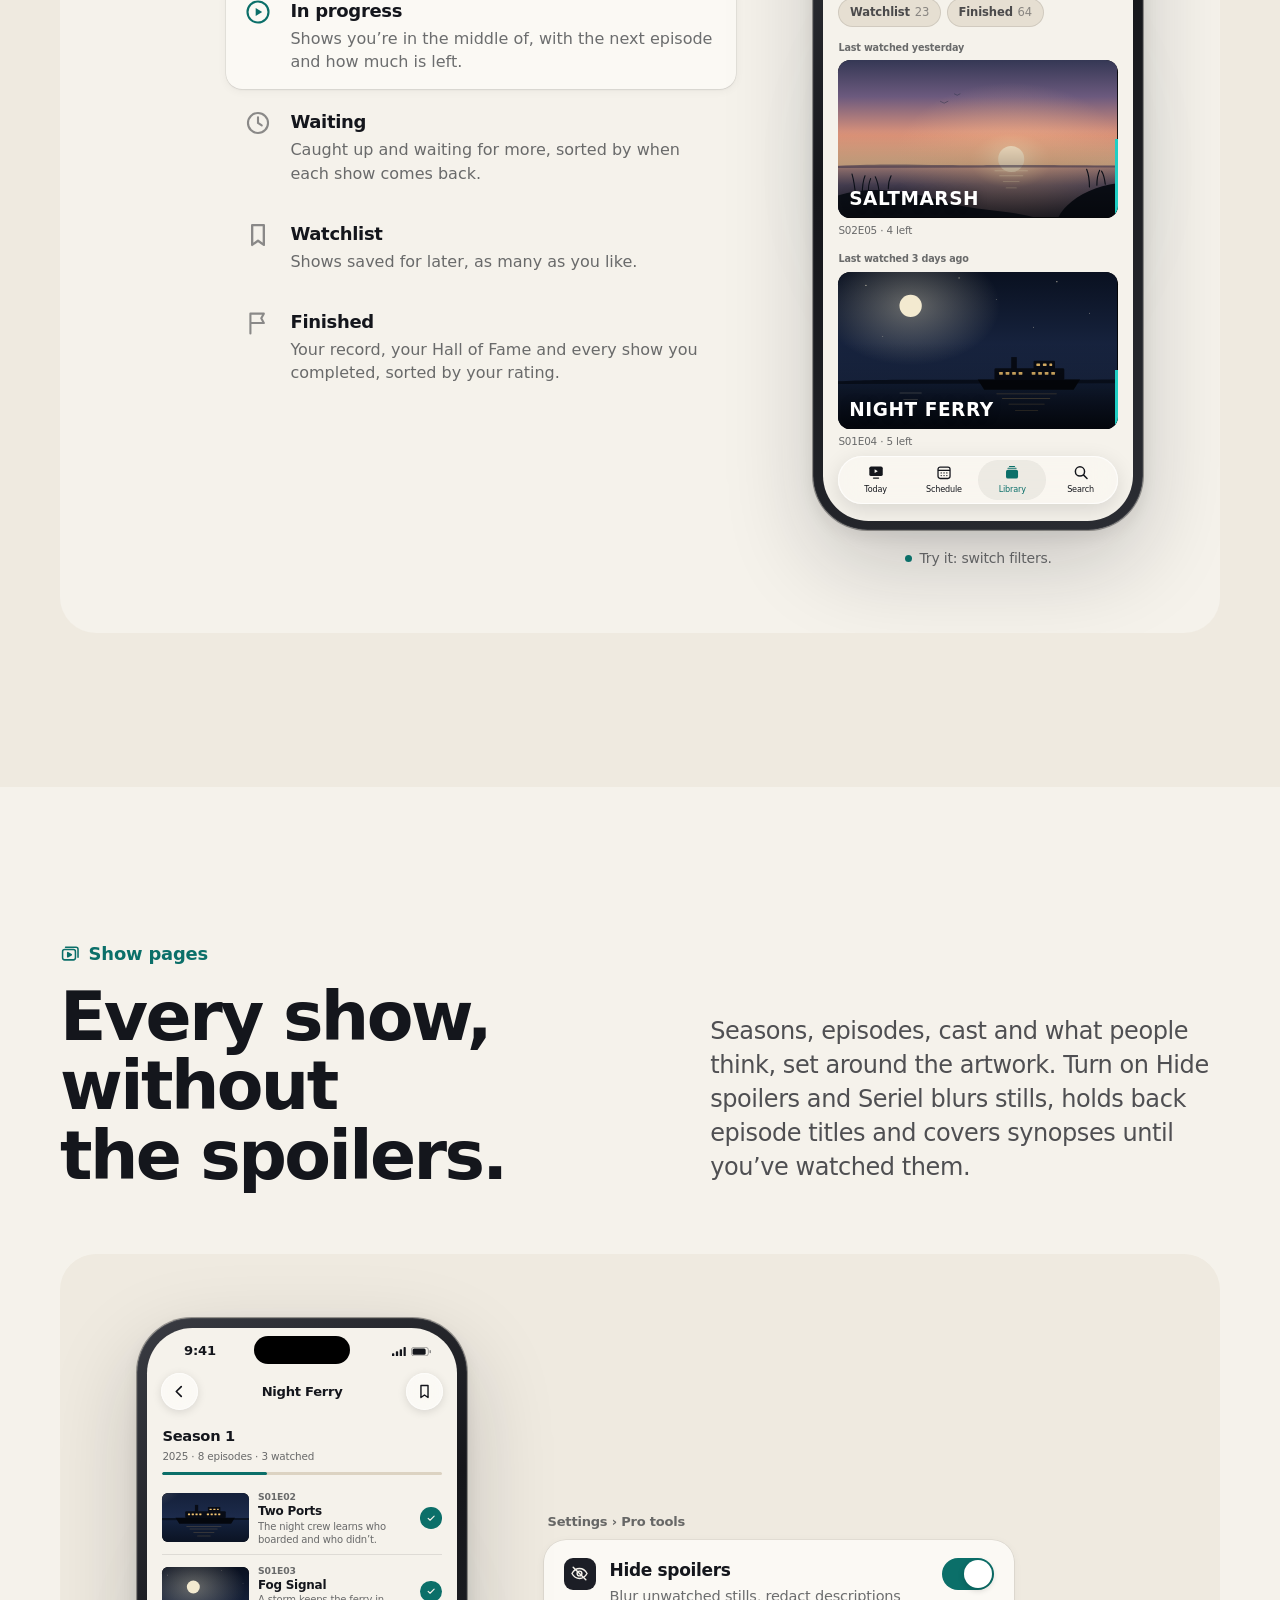
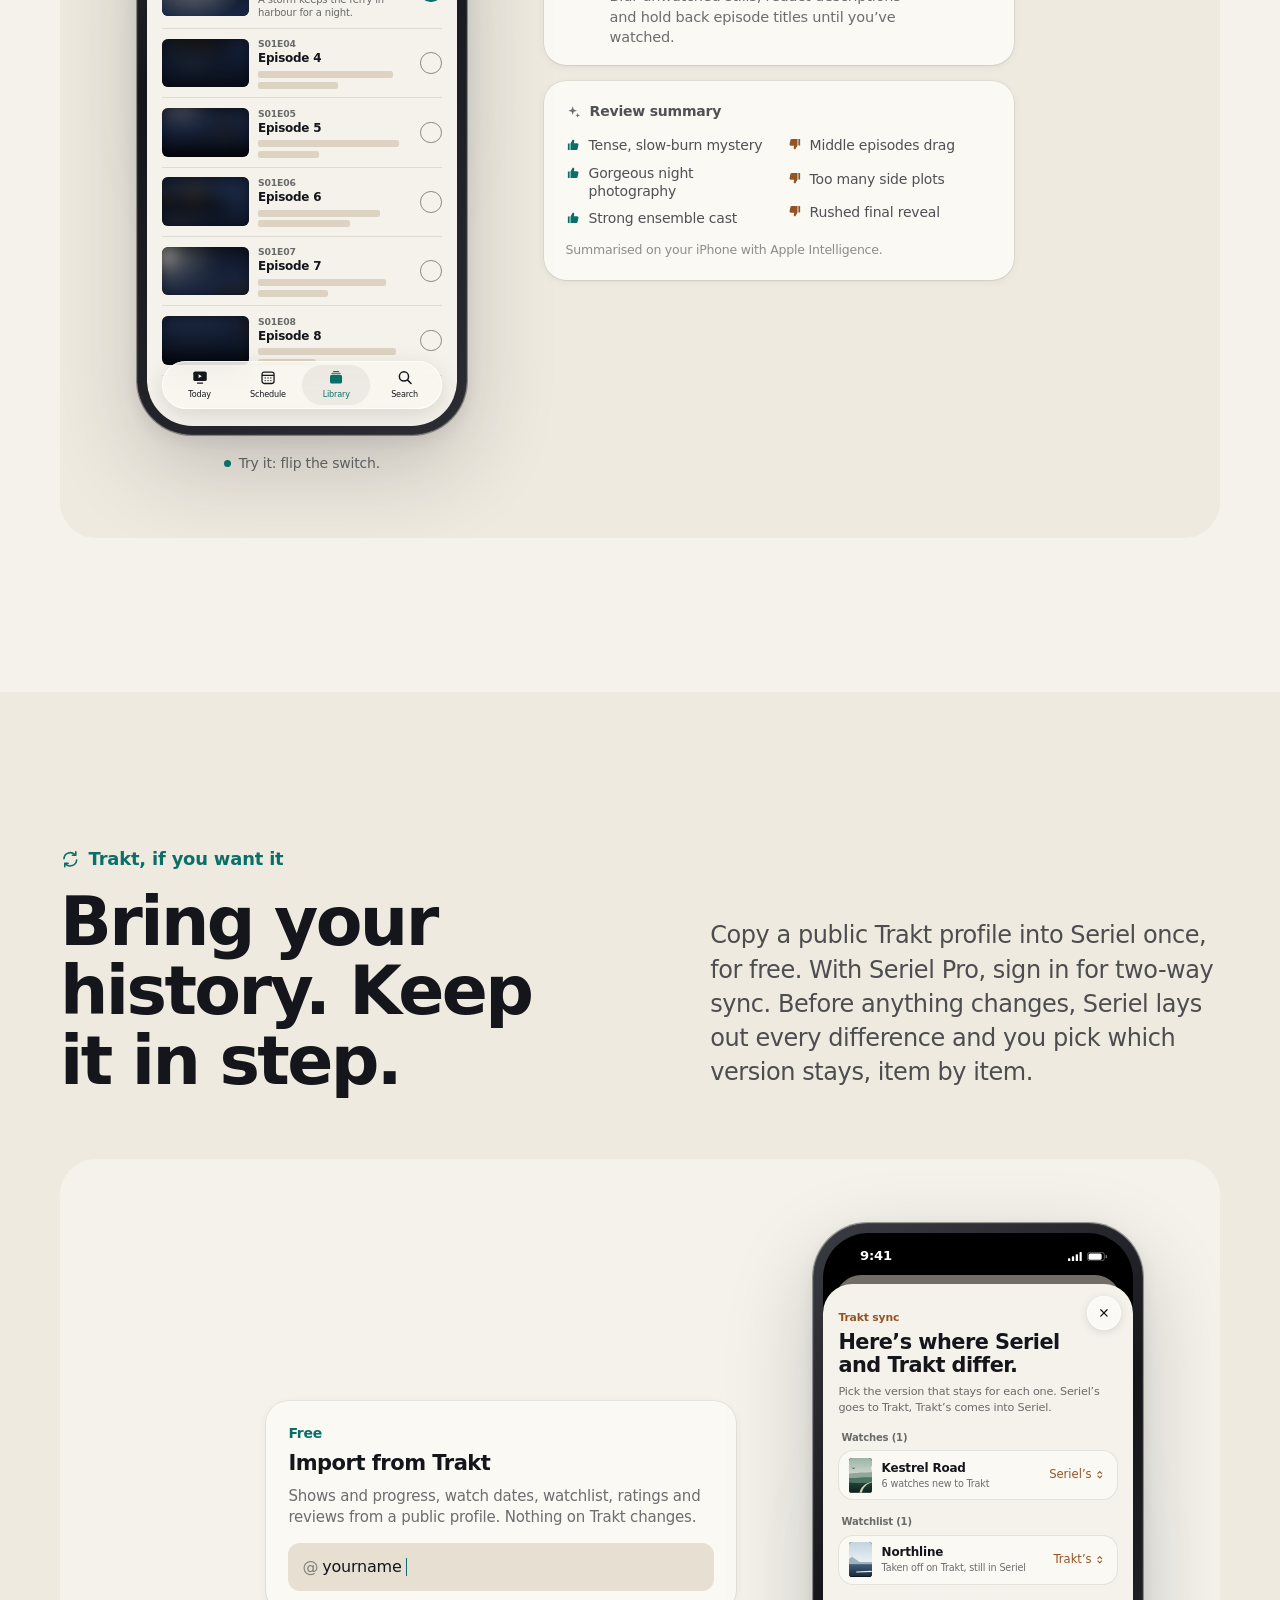
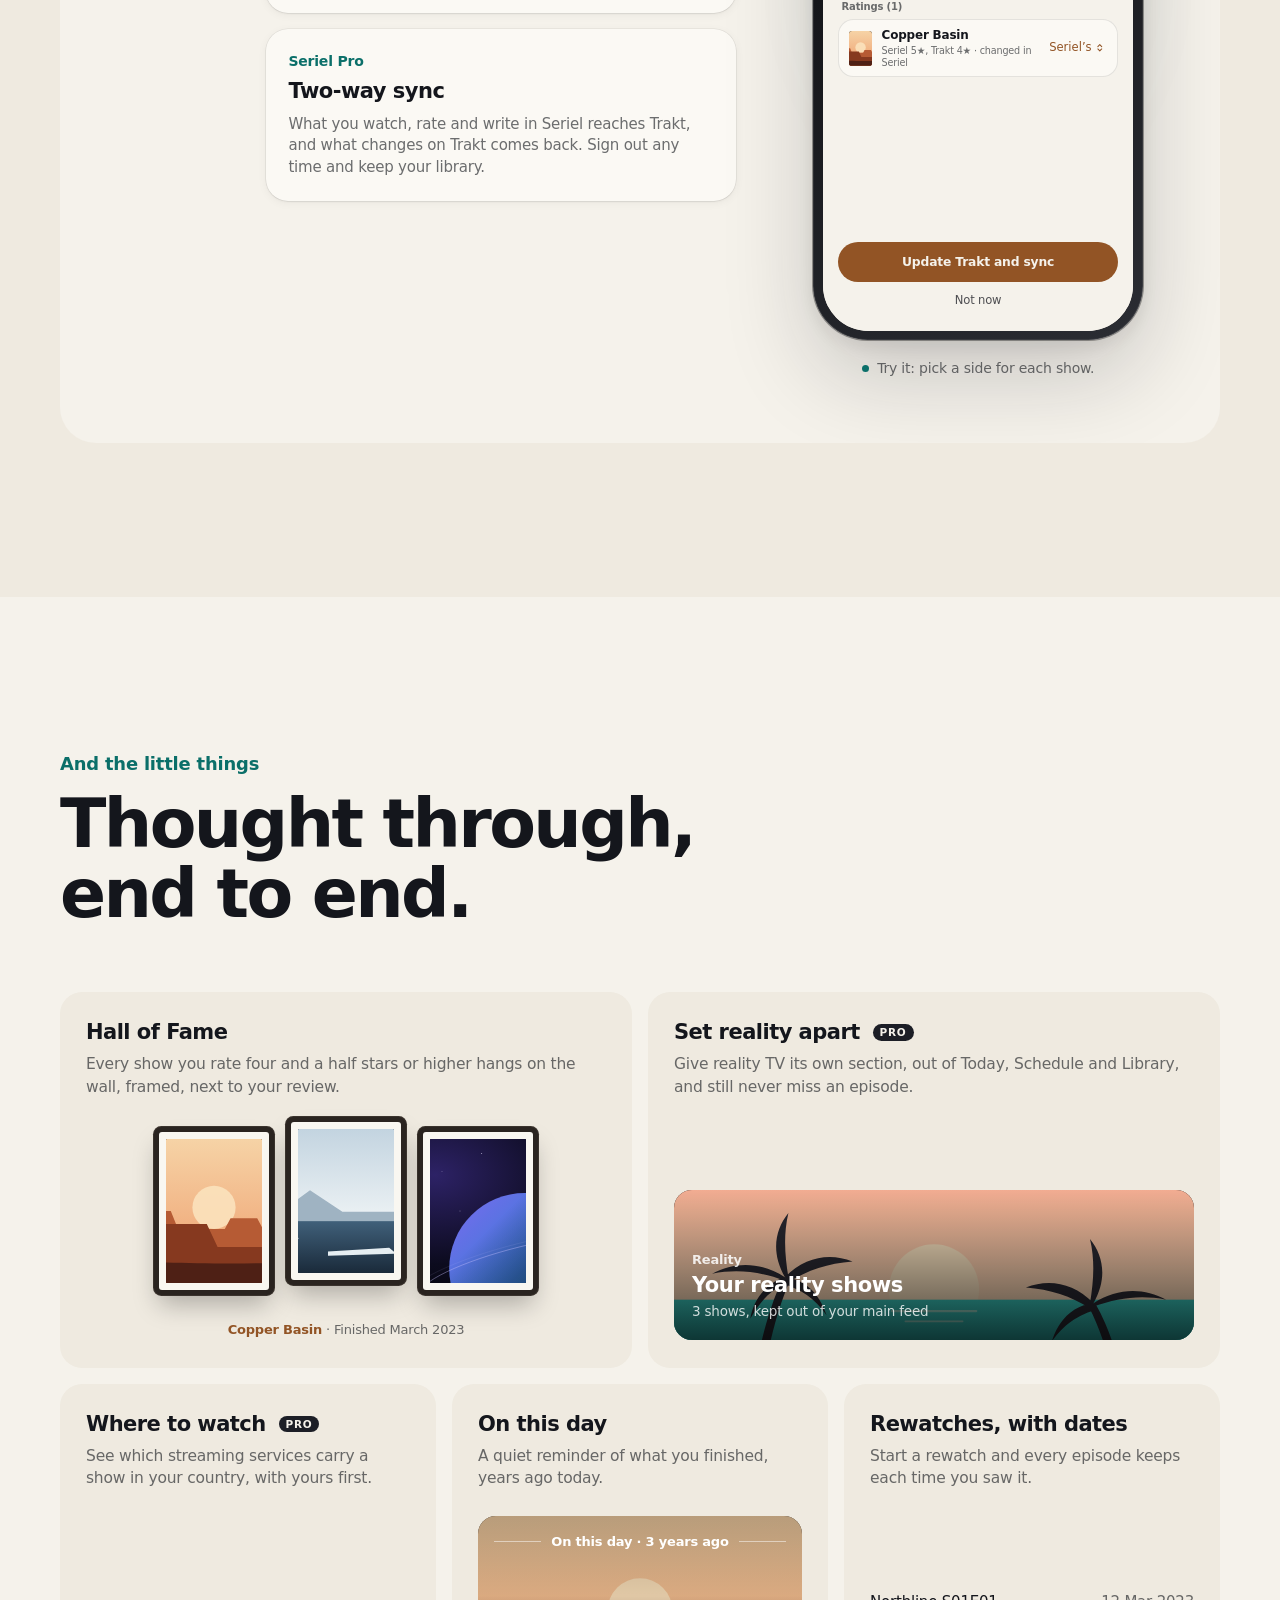
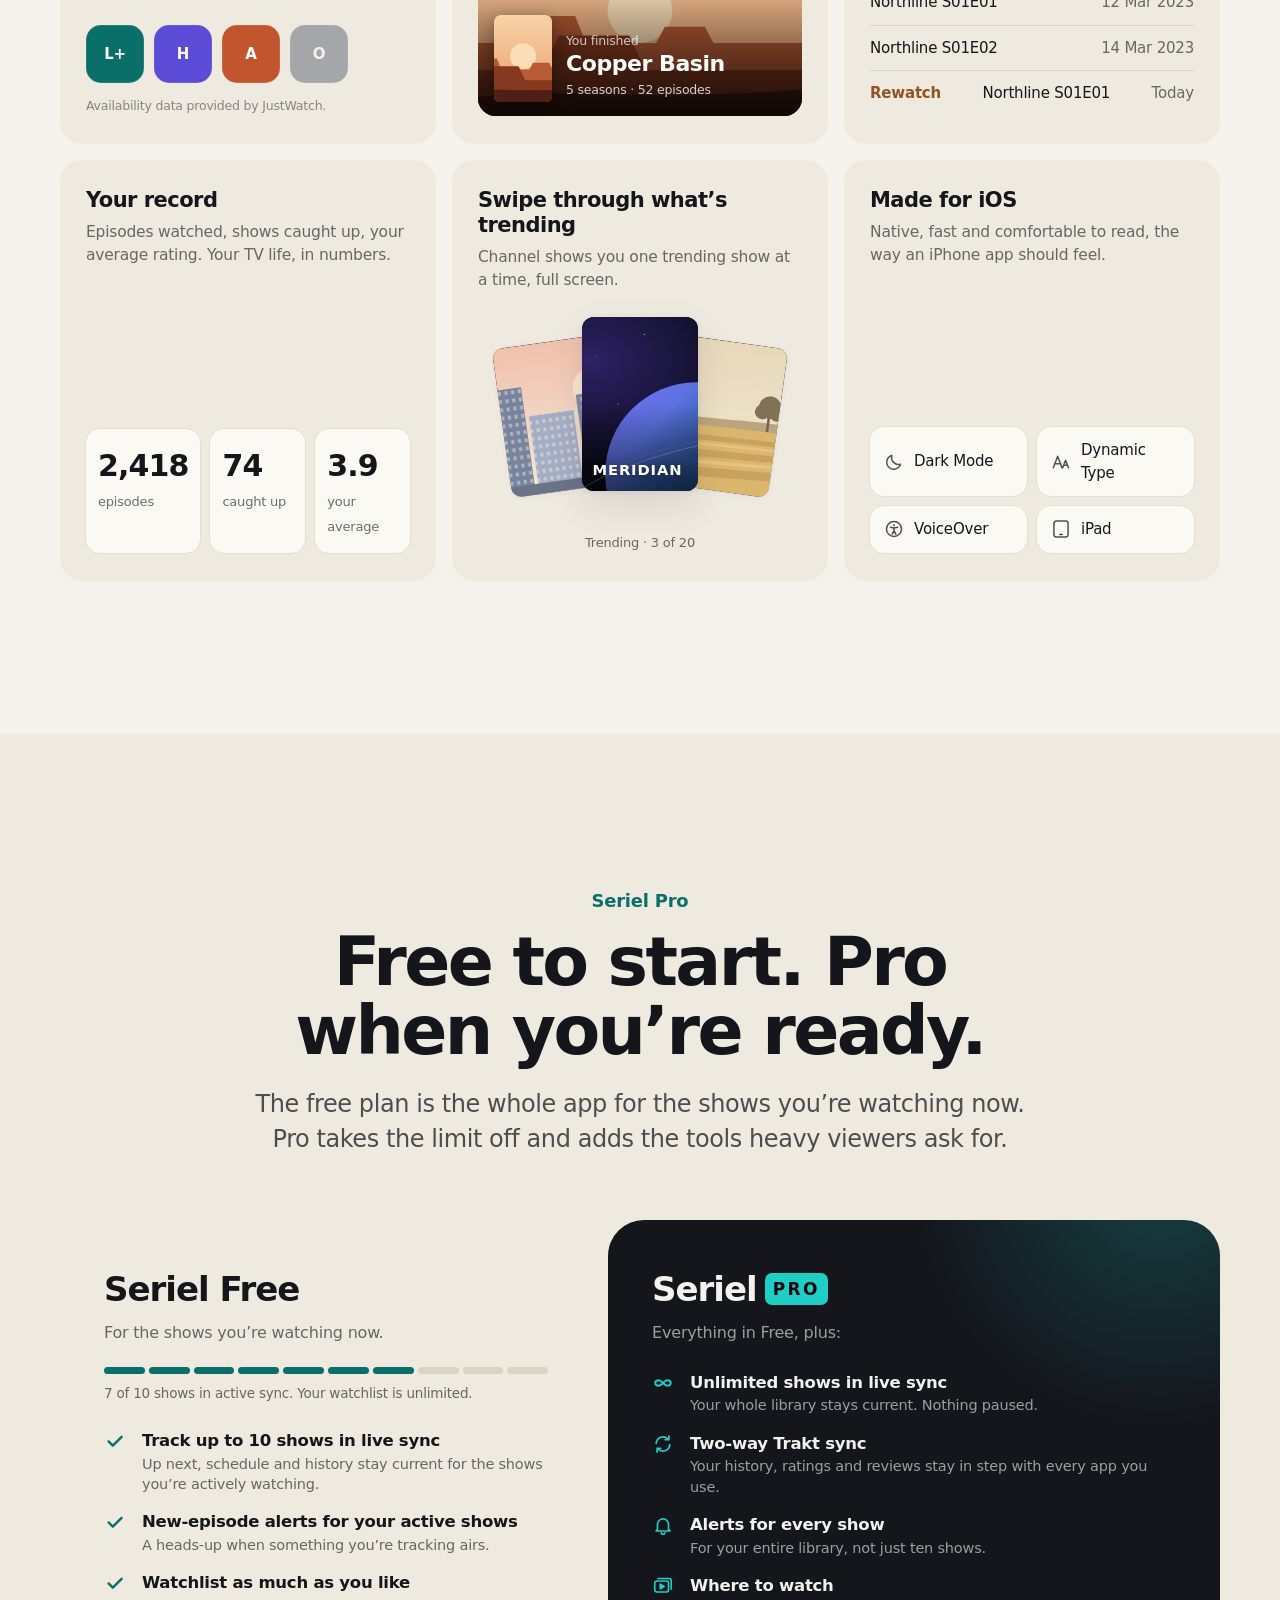
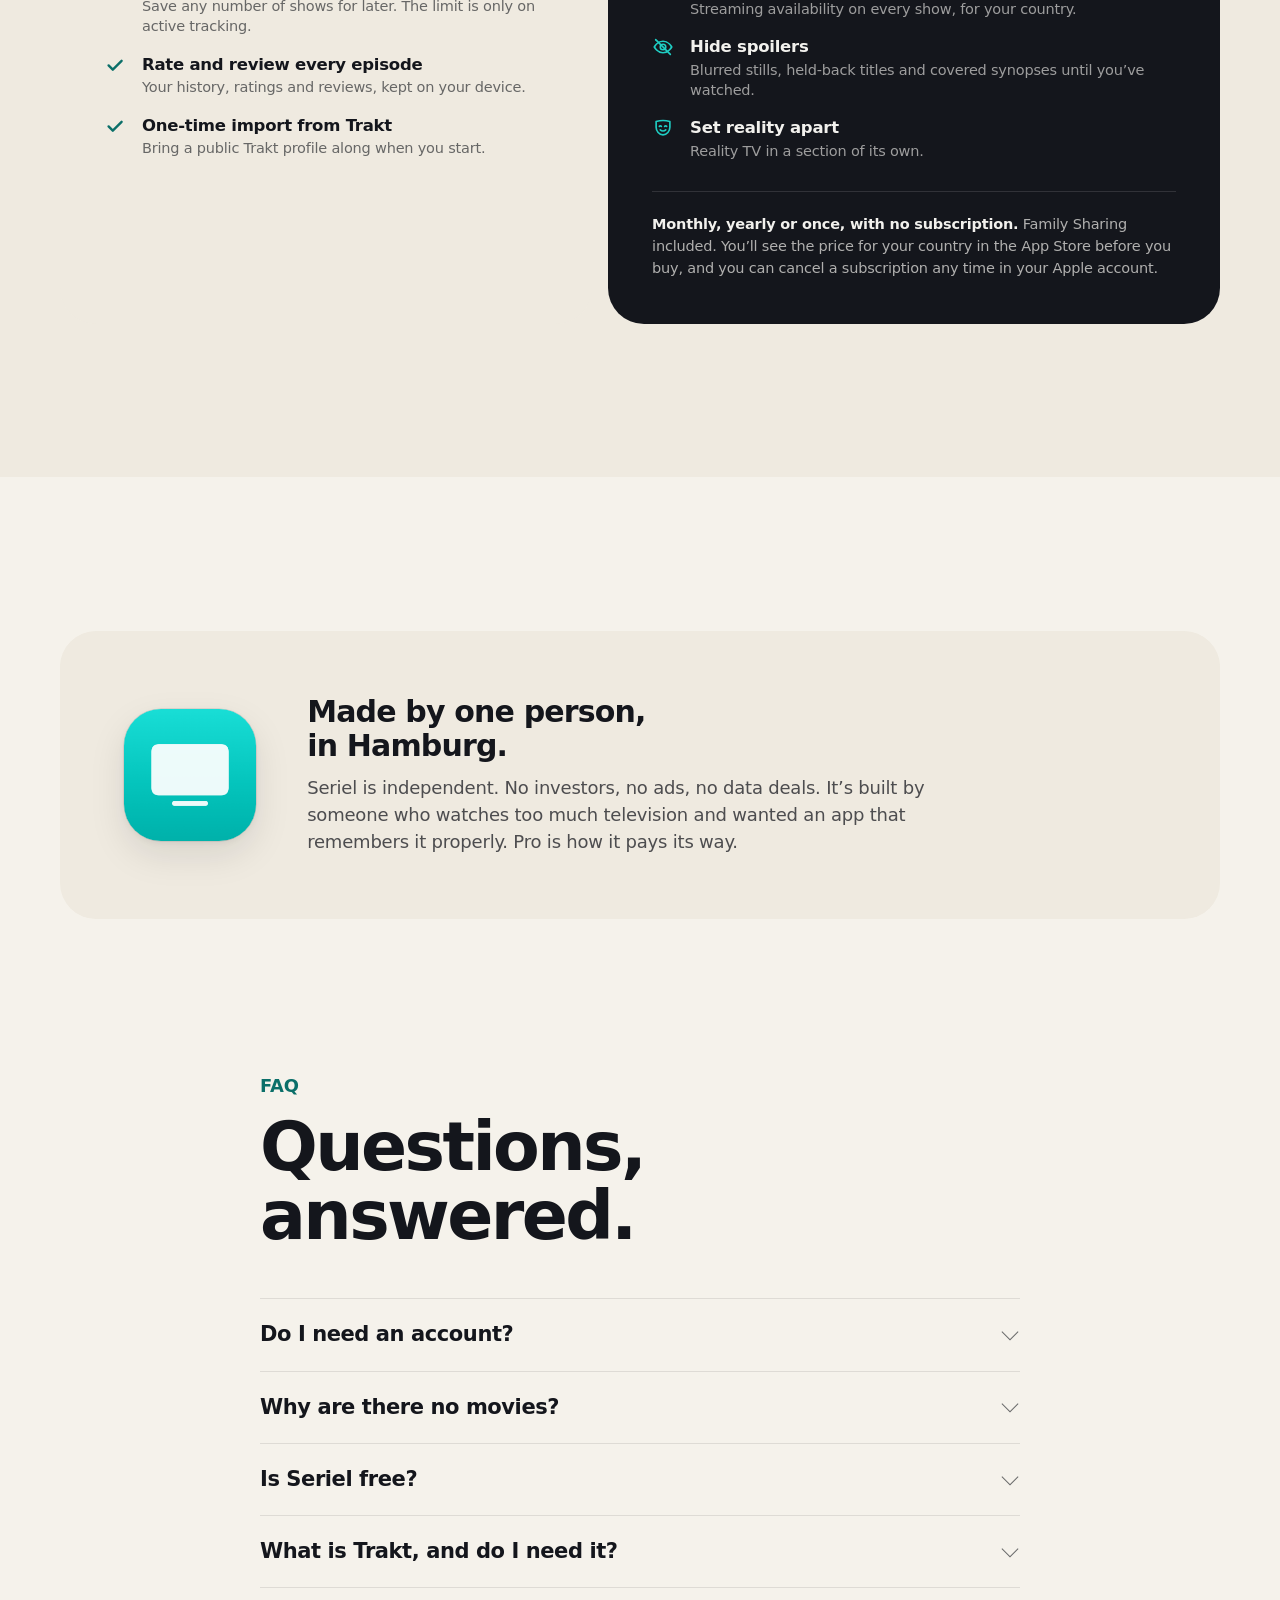
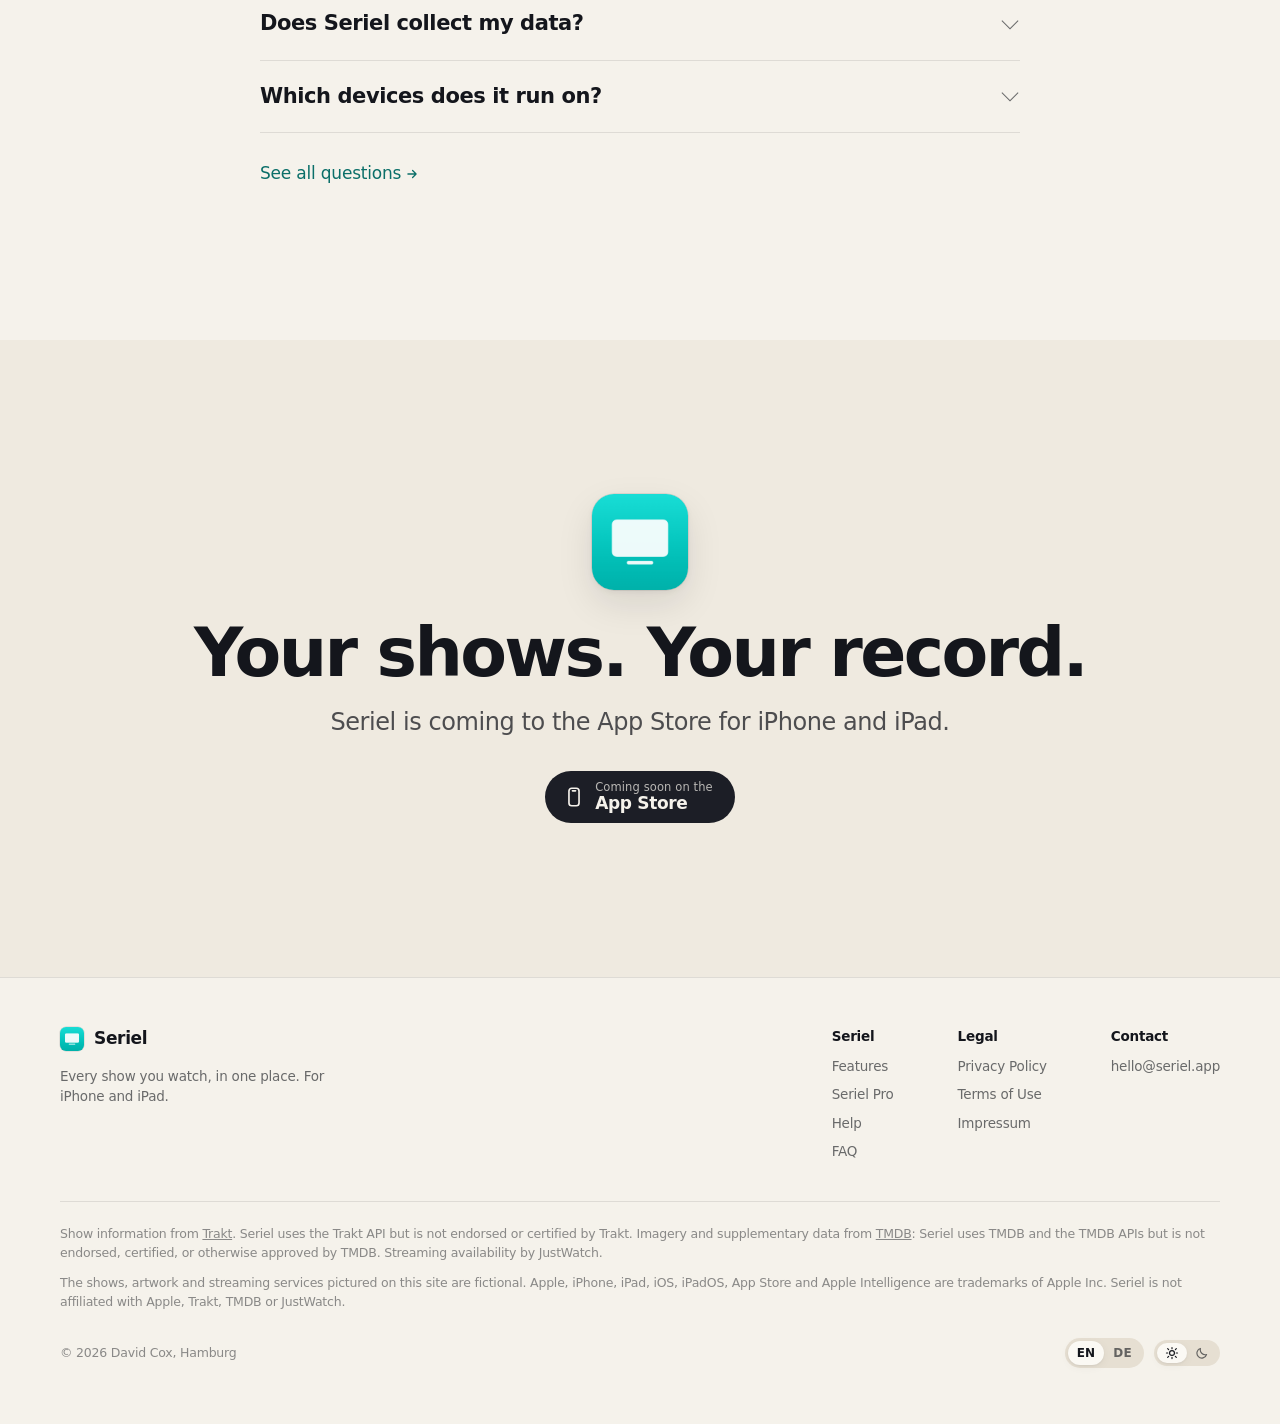
==== commit d93c5de1: "Say the app comes in German, and quote its German labels The app is localized now, so the home page," ====
--- a/index.html
+++ b/index.html
@@ -984,7 +984,7 @@
         </article>
 
         <article class="tilebox reveal" style="--d:2">
-          <h3><span lang="en">Rewatches, with dates</span><span lang="de">Nochmal schauen, mit Datum</span> <span class="pro-tag">PRO</span></h3>
+          <h3><span lang="en">Rewatches, with dates</span><span lang="de">Nochmal schauen, mit Datum</span></h3>
           <p><span lang="en">Start a rewatch and every episode keeps each time you saw it.</span><span lang="de">Starte ein erneutes Anschauen, und jede Folge behält jedes Mal, an dem du sie gesehen hast.</span></p>
           <div class="vis" aria-hidden="true">
             <ul class="plays">
@@ -1075,7 +1075,6 @@
             <li><svg aria-hidden="true"><use href="#i-play-rect"/></svg><div><b><span lang="en">Where to watch</span><span lang="de">Wo läuft es?</span></b><span lang="en">Streaming availability on every show, for your country.</span><span lang="de">Streaming-Verfügbarkeit bei jeder Serie, für dein Land.</span></div></li>
             <li><svg aria-hidden="true"><use href="#i-eye-slash"/></svg><div><b><span lang="en">Hide spoilers</span><span lang="de">Spoiler ausblenden</span></b><span lang="en">Blurred stills, held-back titles and covered synopses until you&rsquo;ve watched.</span><span lang="de">Verschwommene Standbilder, zurückgehaltene Titel und verdeckte Inhalte, bis du geschaut hast.</span></div></li>
             <li><svg aria-hidden="true"><use href="#i-mask"/></svg><div><b><span lang="en">Set reality apart</span><span lang="de">Reality für sich</span></b><span lang="en">Reality TV in a section of its own.</span><span lang="de">Reality-TV in einem eigenen Bereich.</span></div></li>
-            <li><svg aria-hidden="true"><use href="#i-renew"/></svg><div><b><span lang="en">Log rewatches</span><span lang="de">Nochmal schauen</span></b><span lang="en">Watch a finished show again and log every episode, each with its own date.</span><span lang="de">Schau eine beendete Serie nochmal und trag jede Folge mit eigenem Datum ein.</span></div></li>
           </ul>
           <p class="plan-billing">
             <span lang="en"><b>Monthly, yearly or once, with no subscription.</b> Family Sharing included. You&rsquo;ll see the price for your country in the App Store before you buy, and you can cancel a subscription any time in your Apple account.</span>
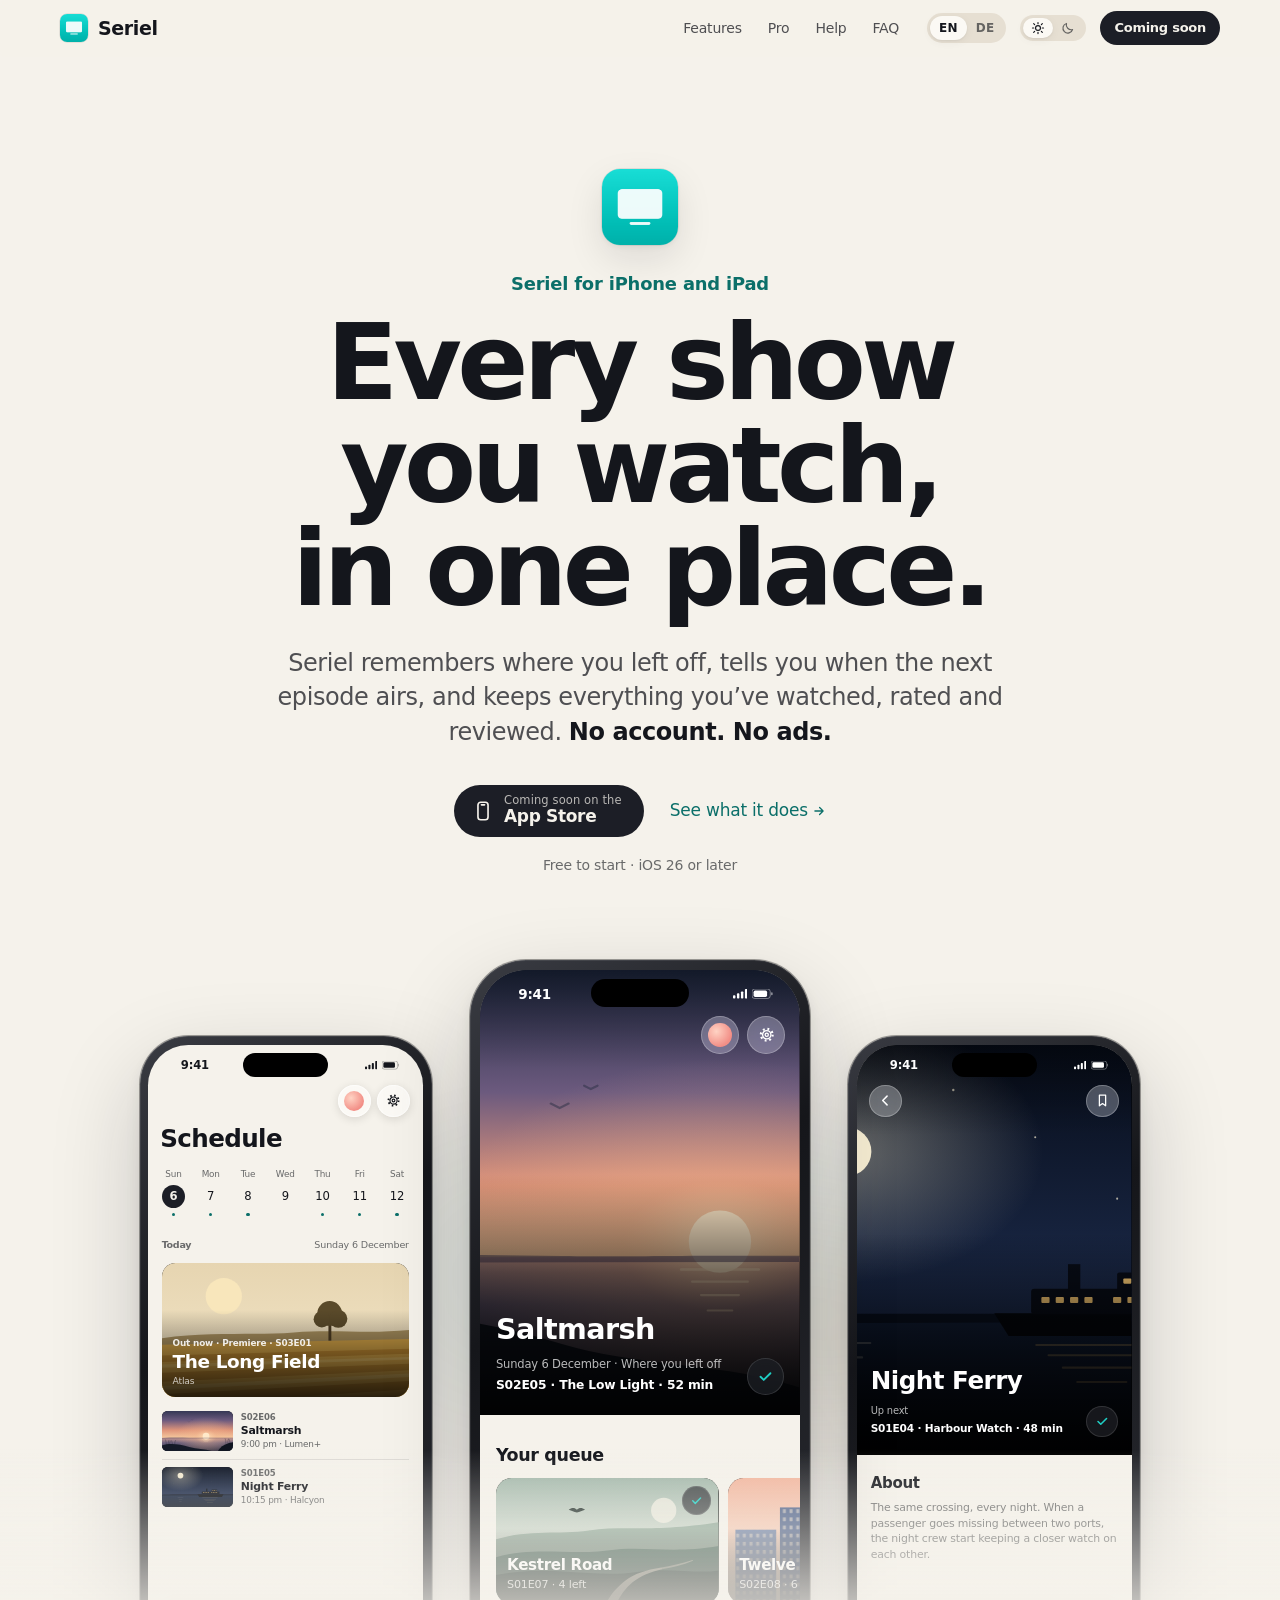
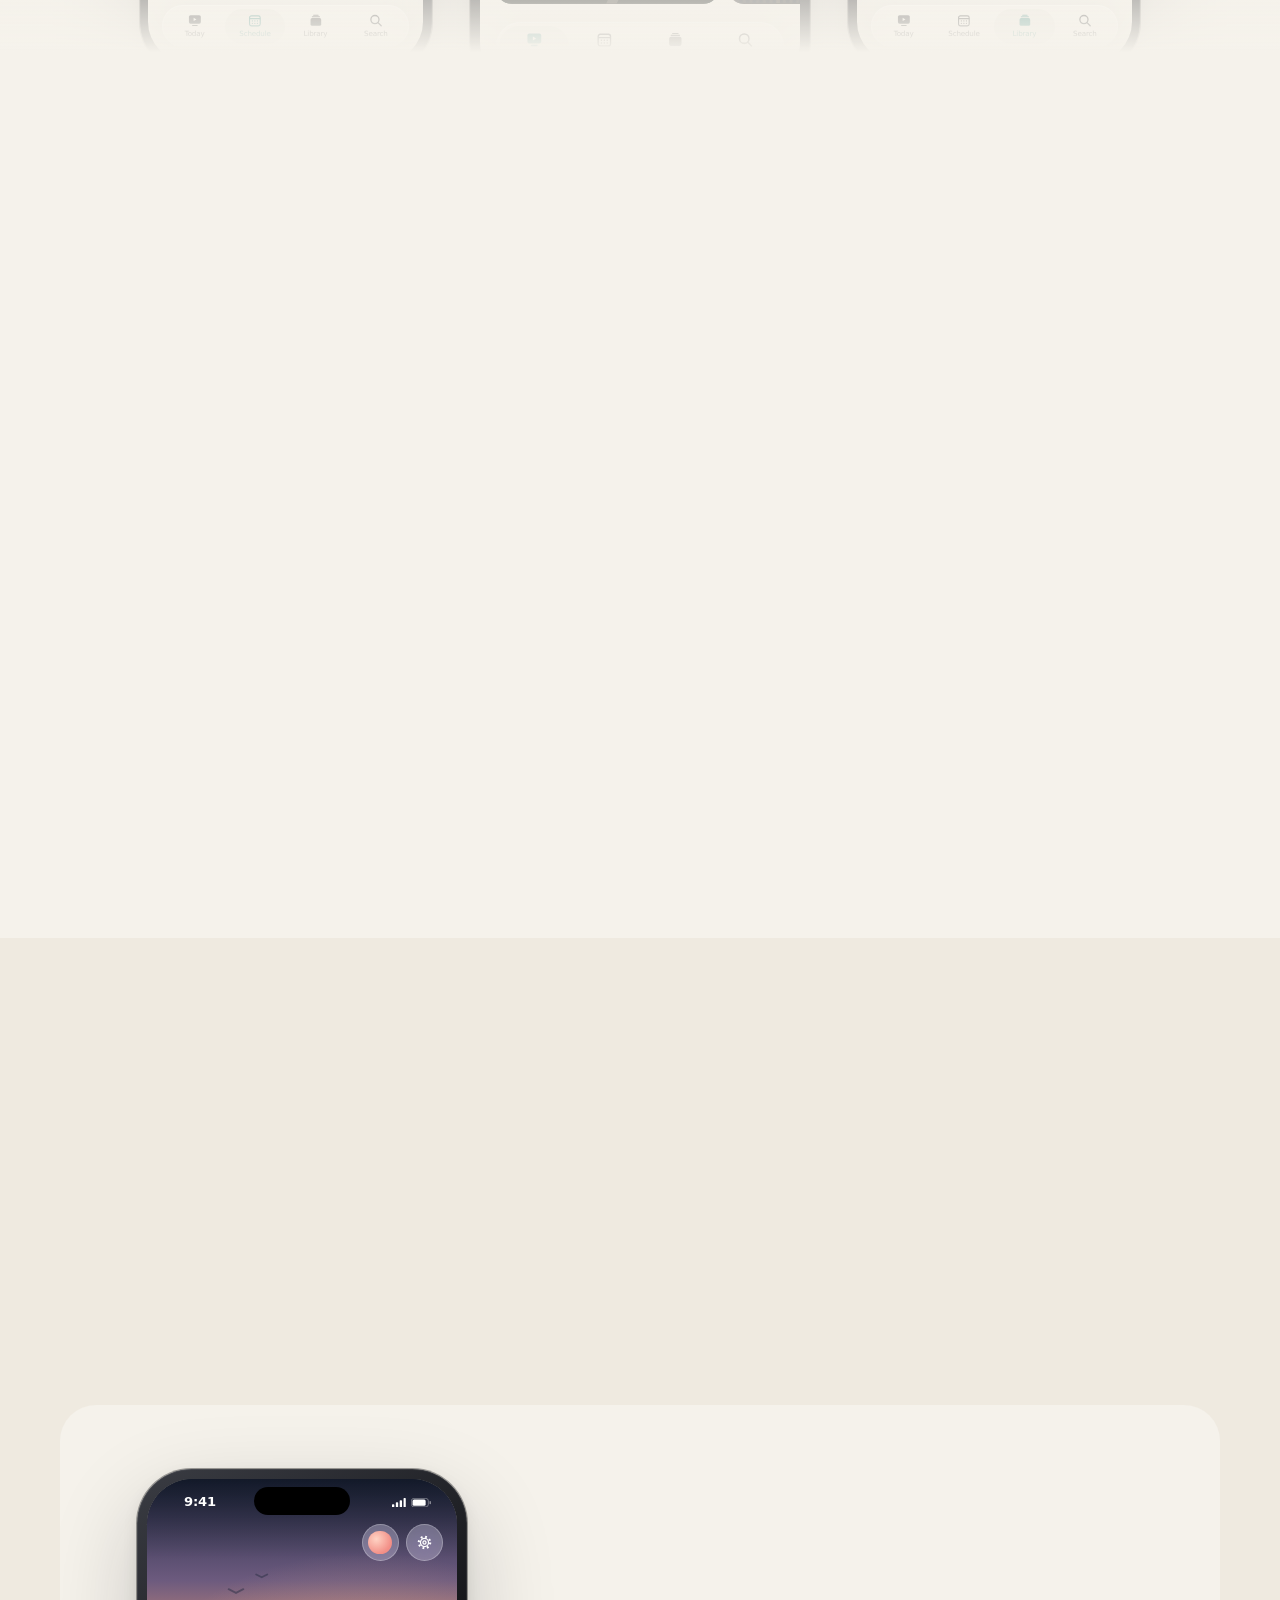
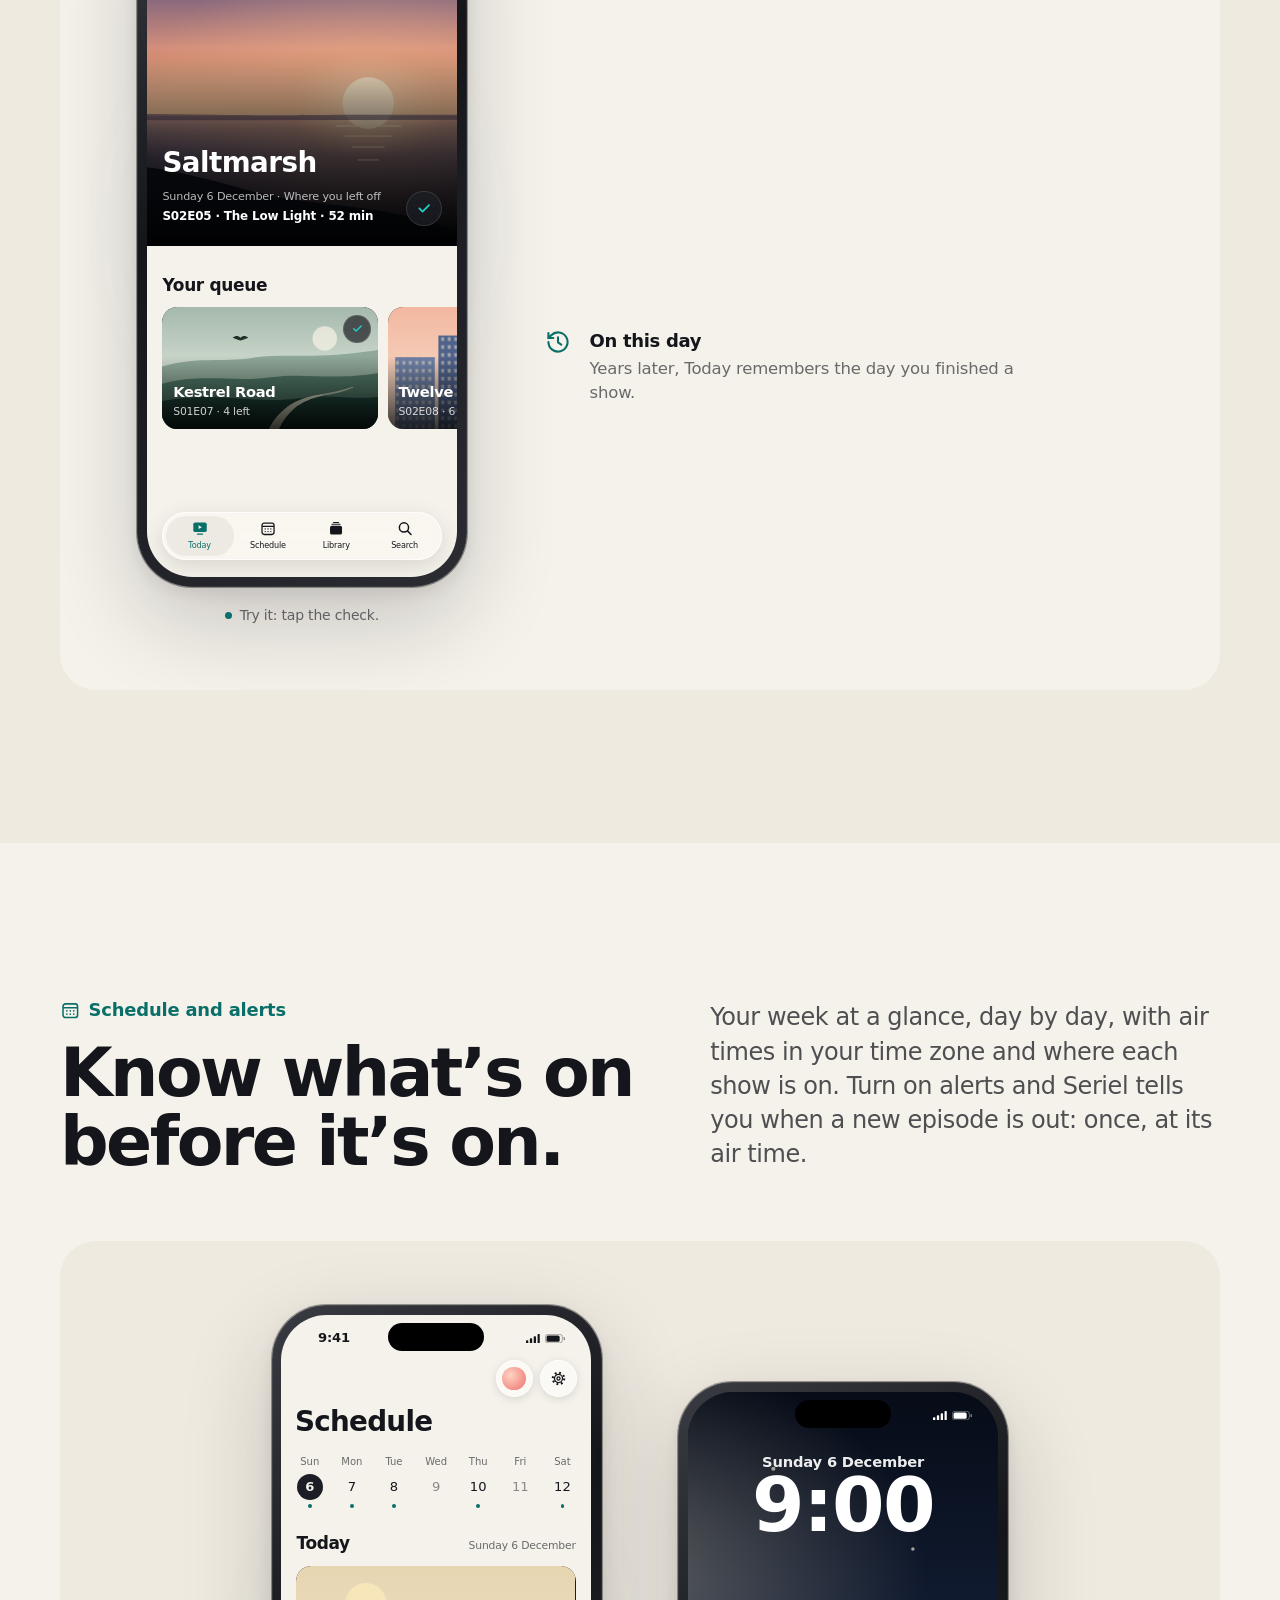
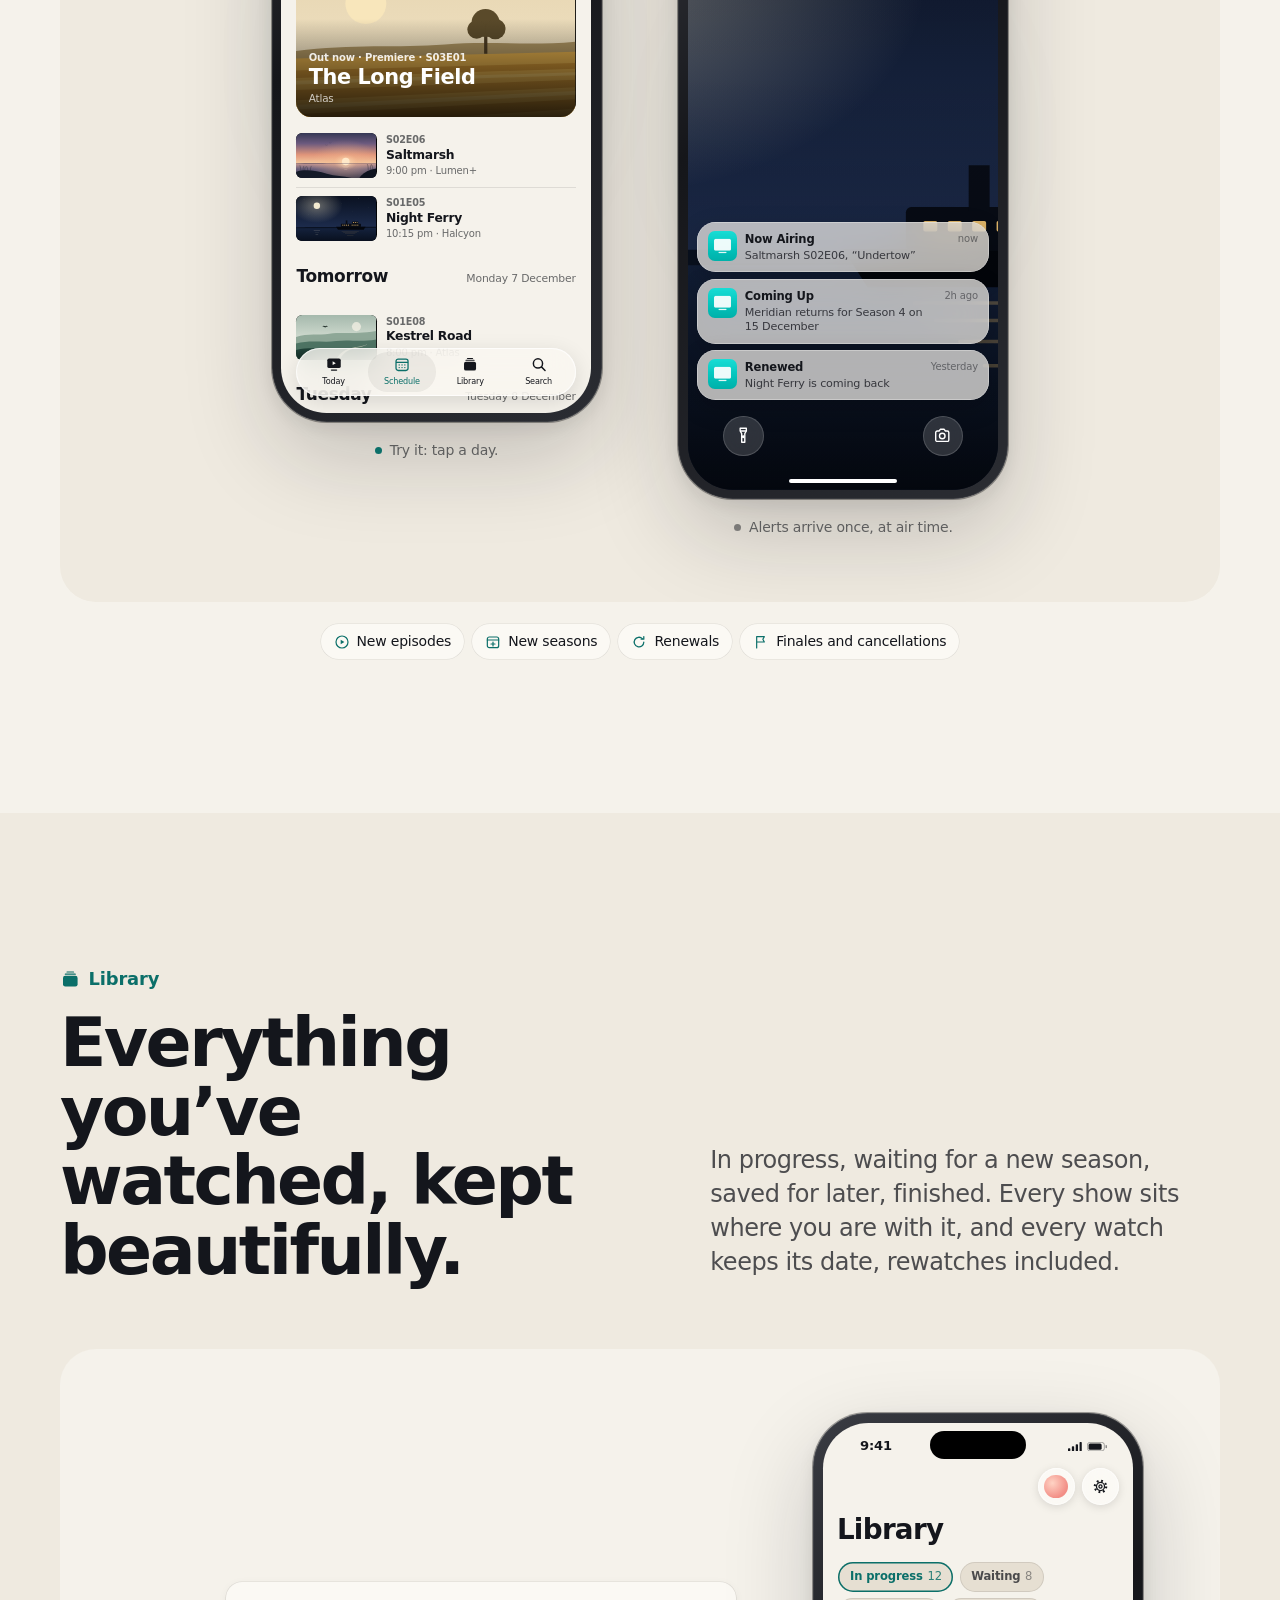
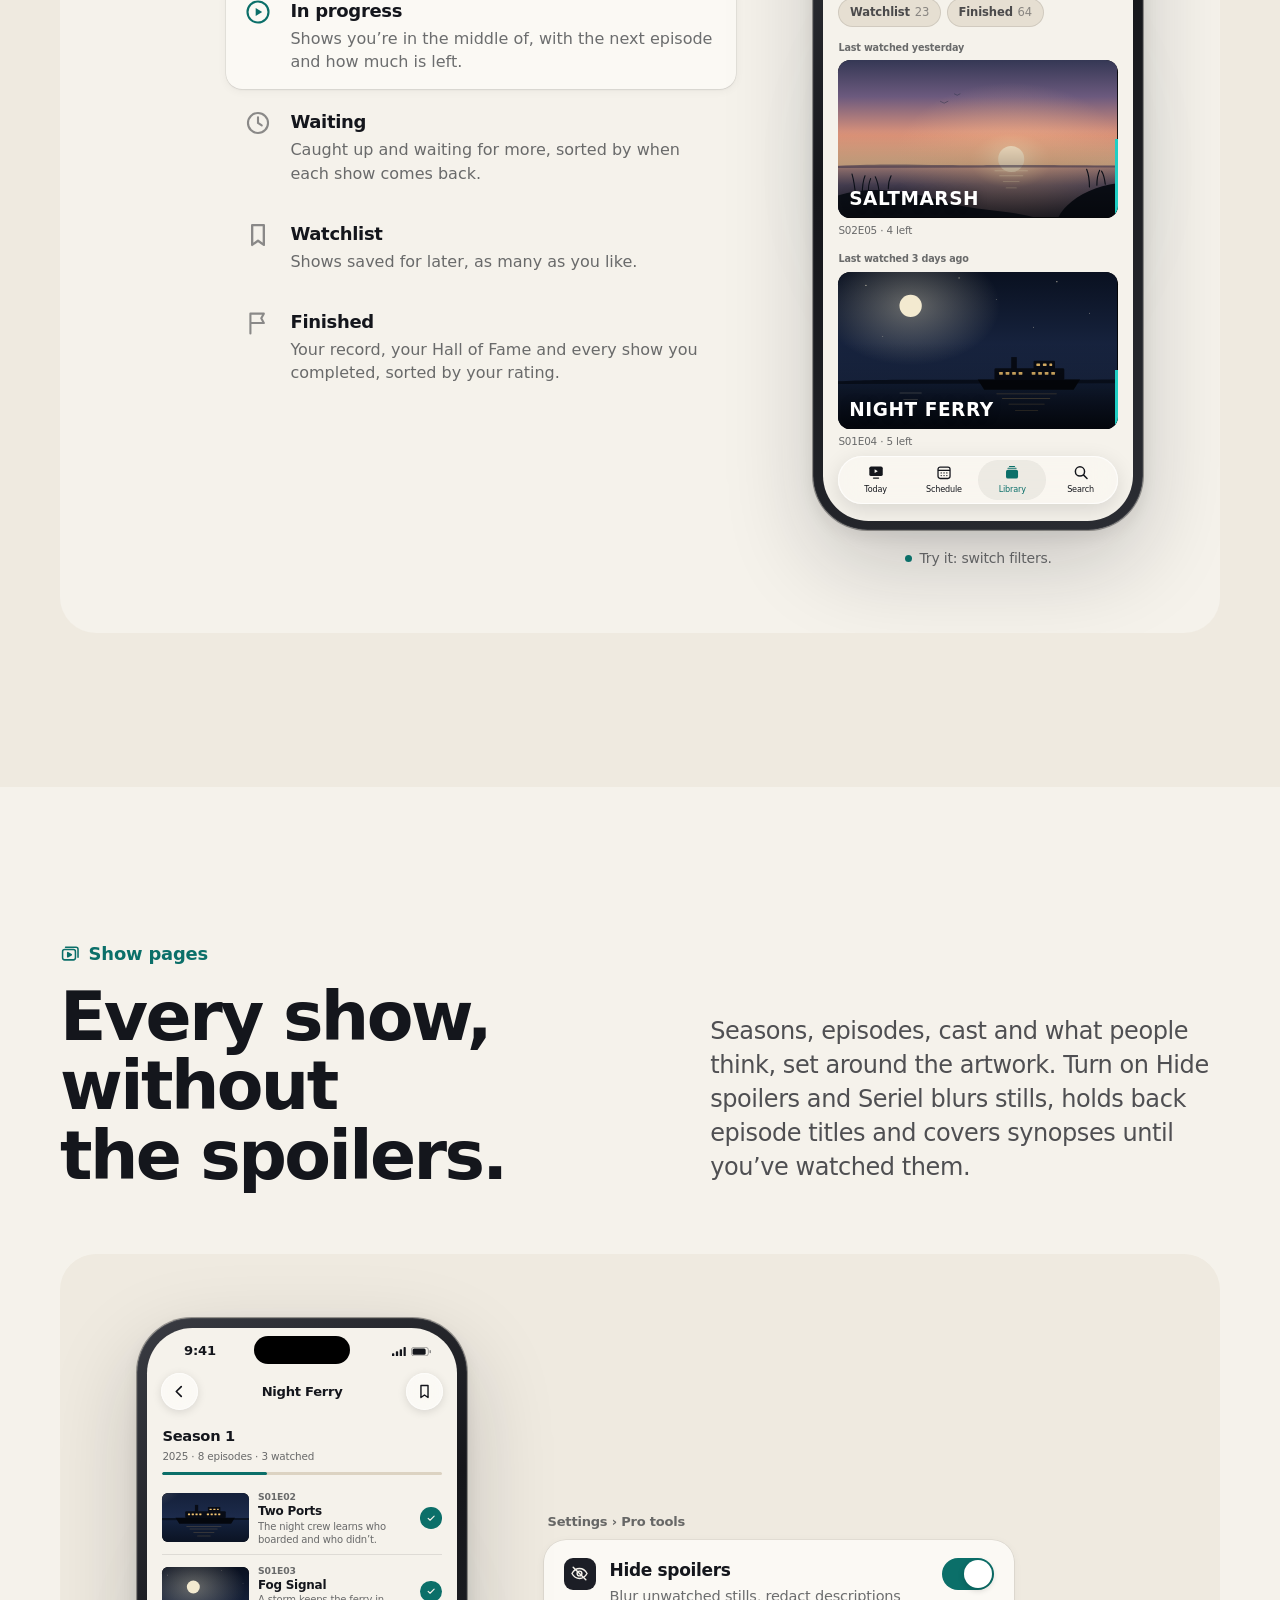
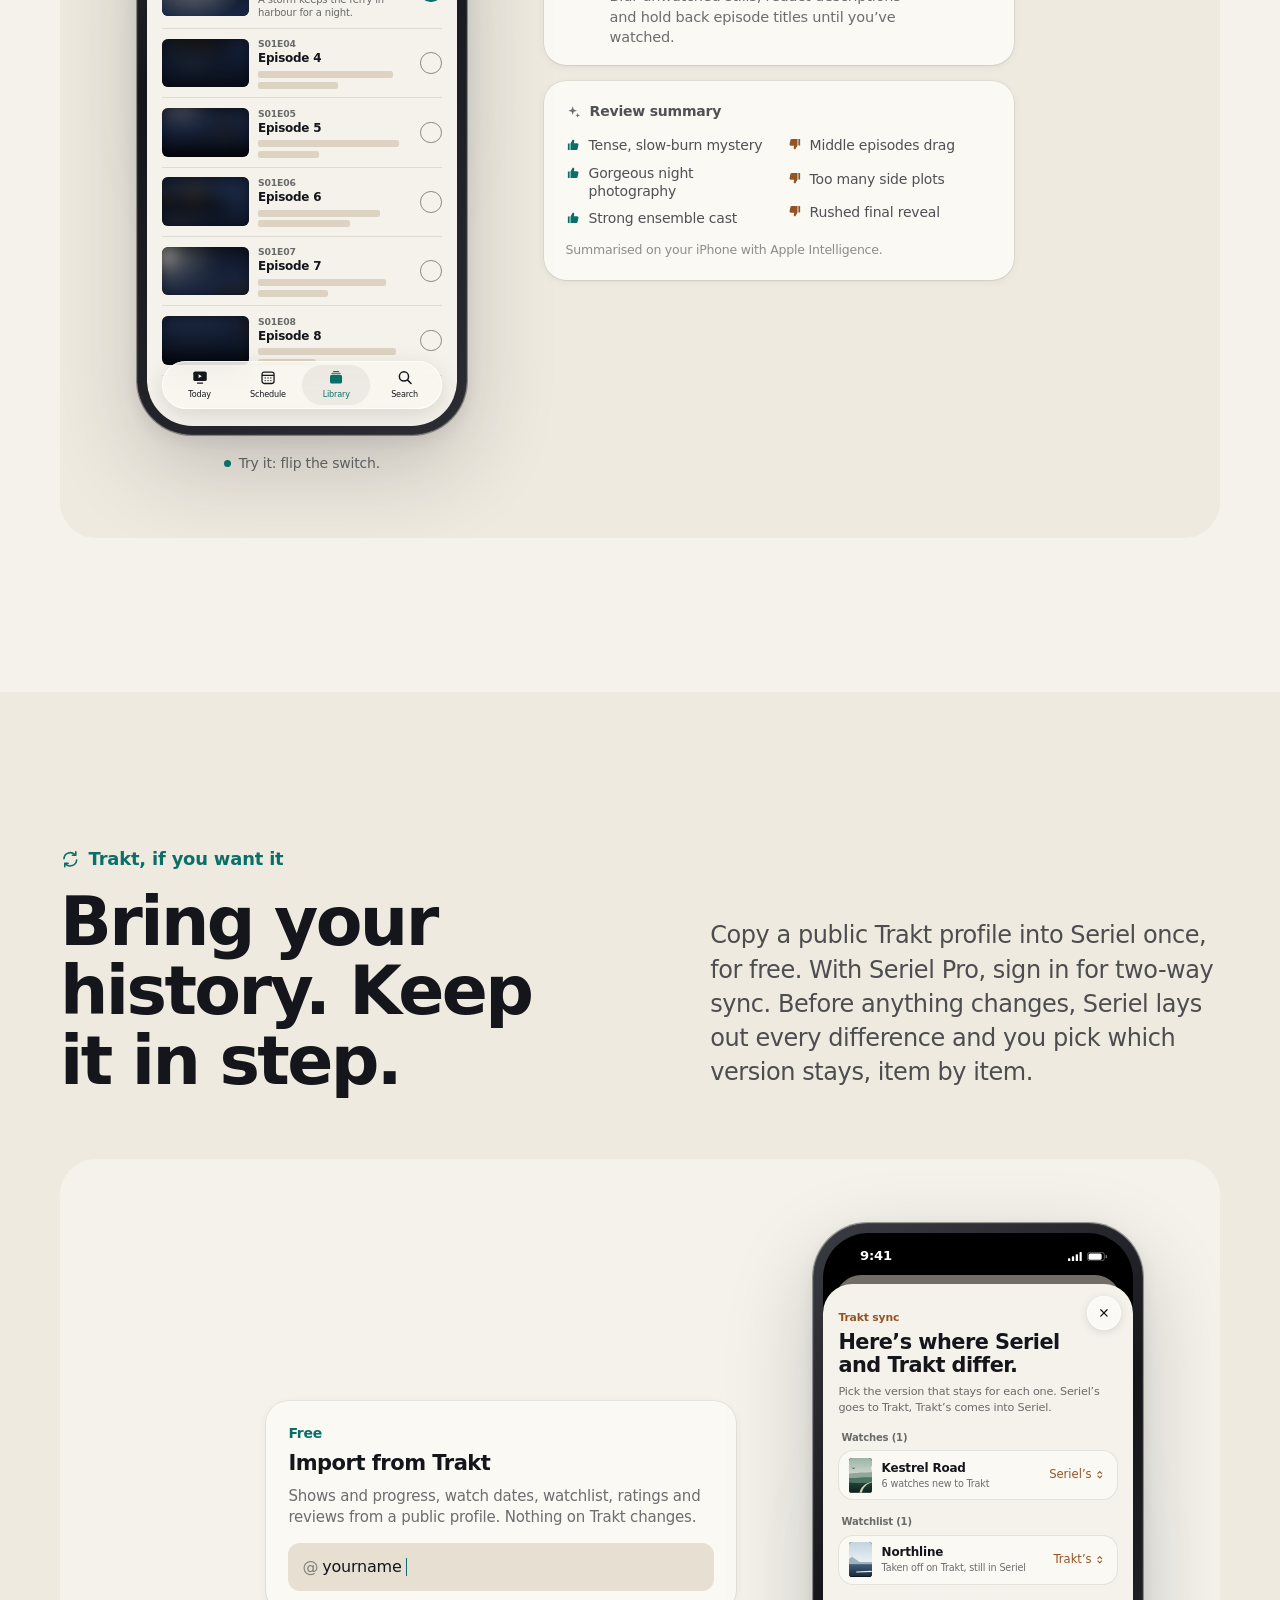
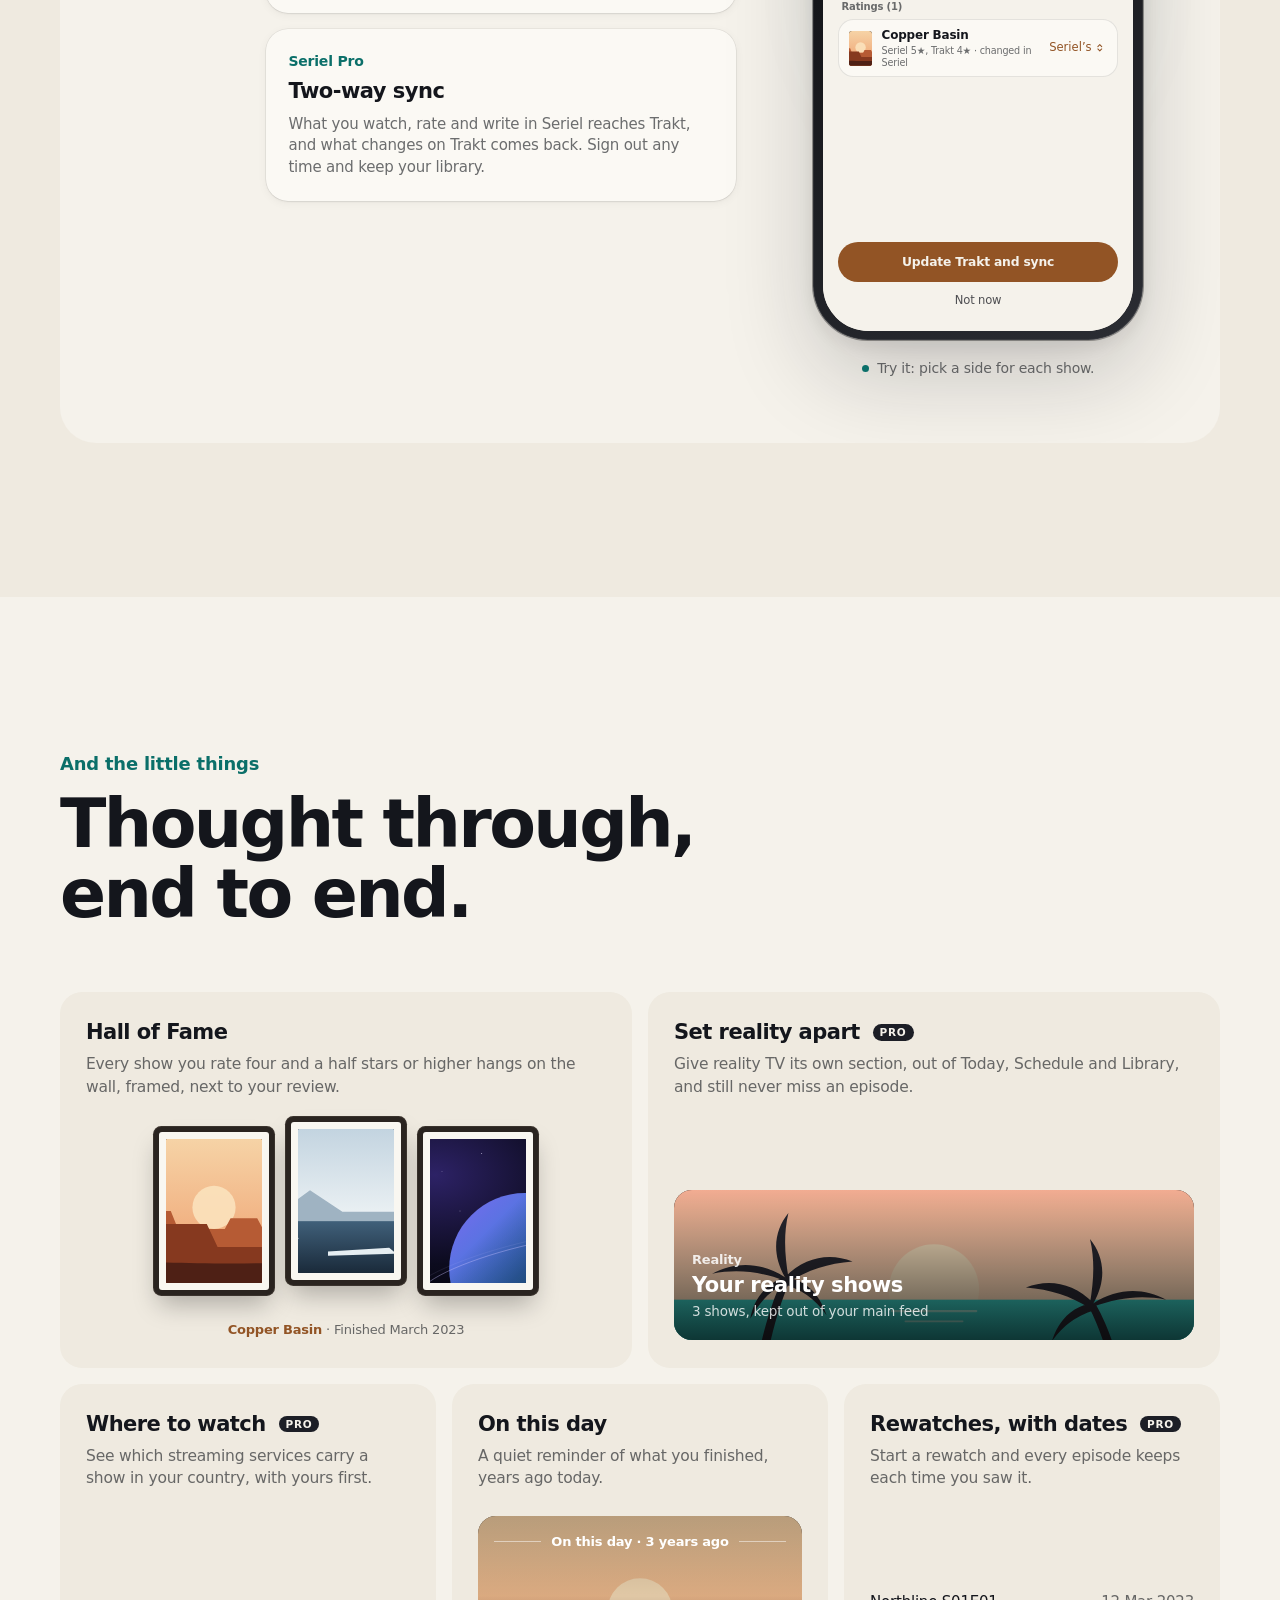
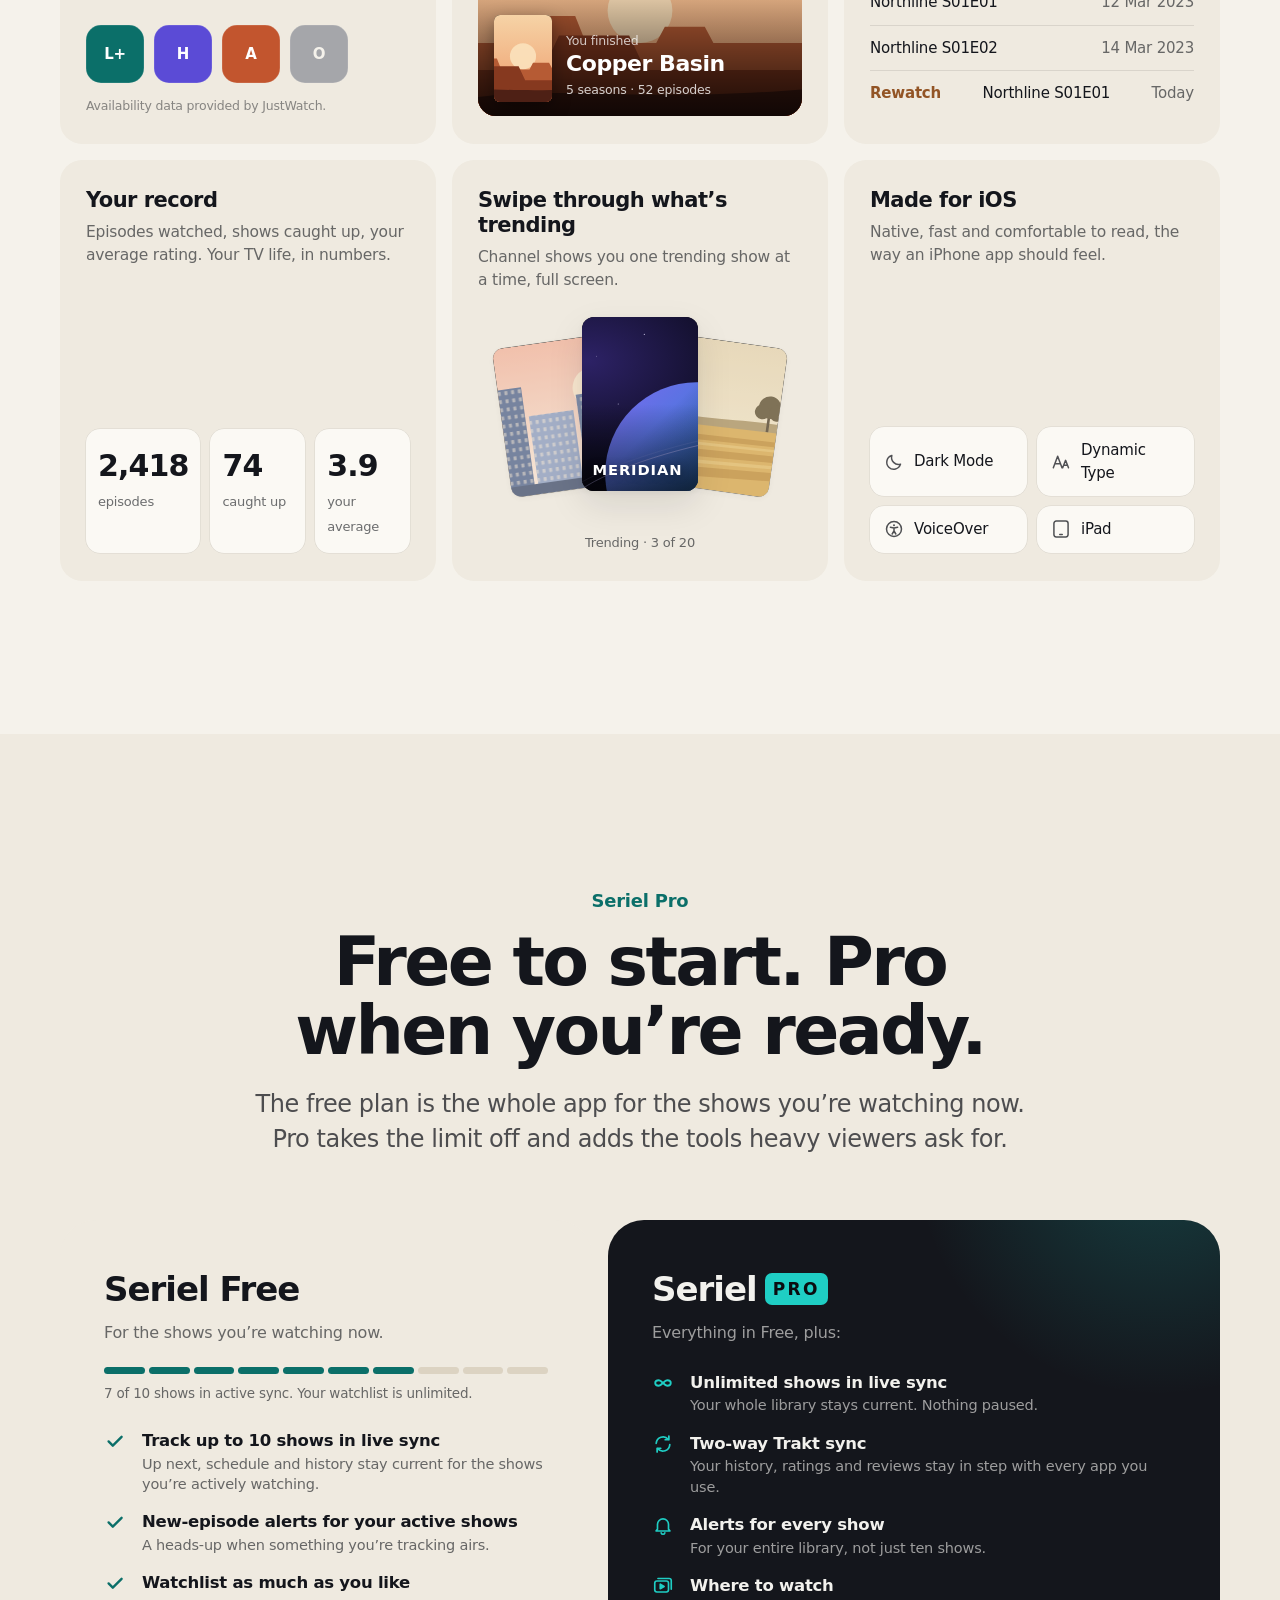
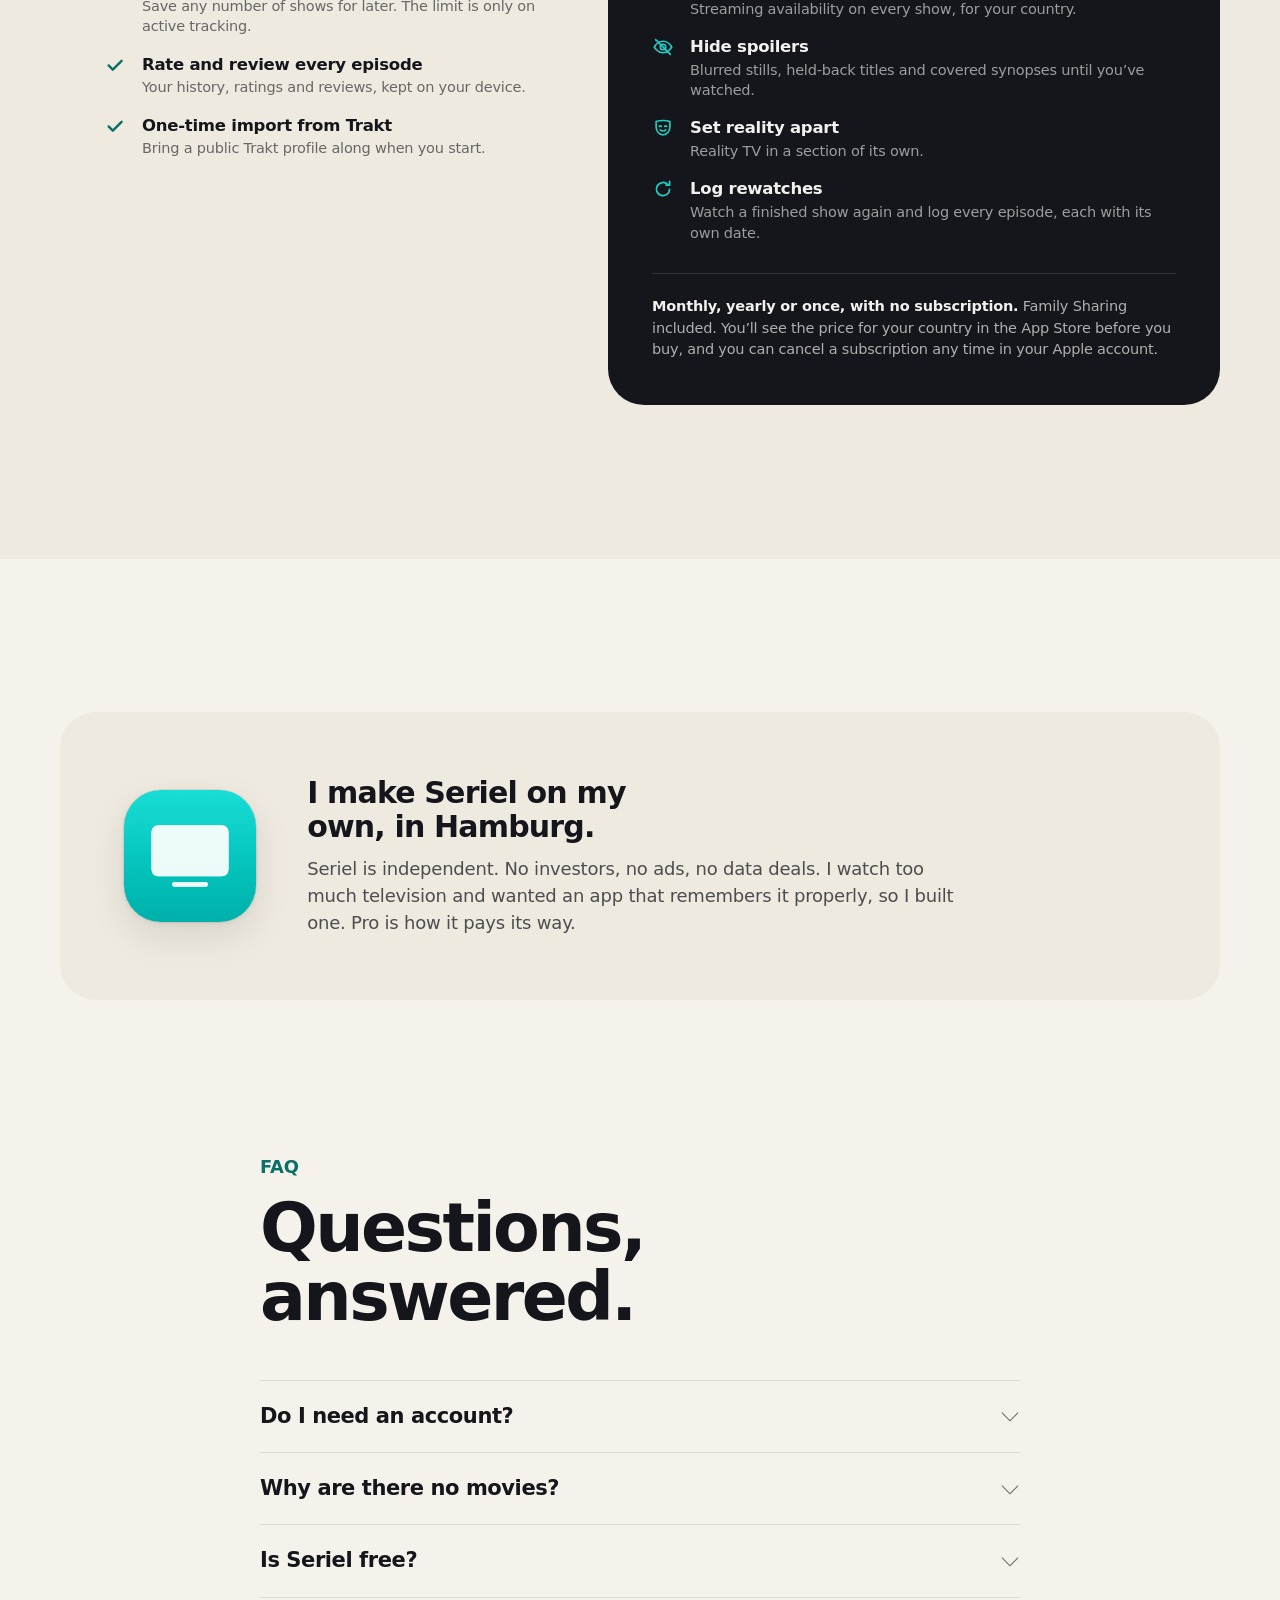
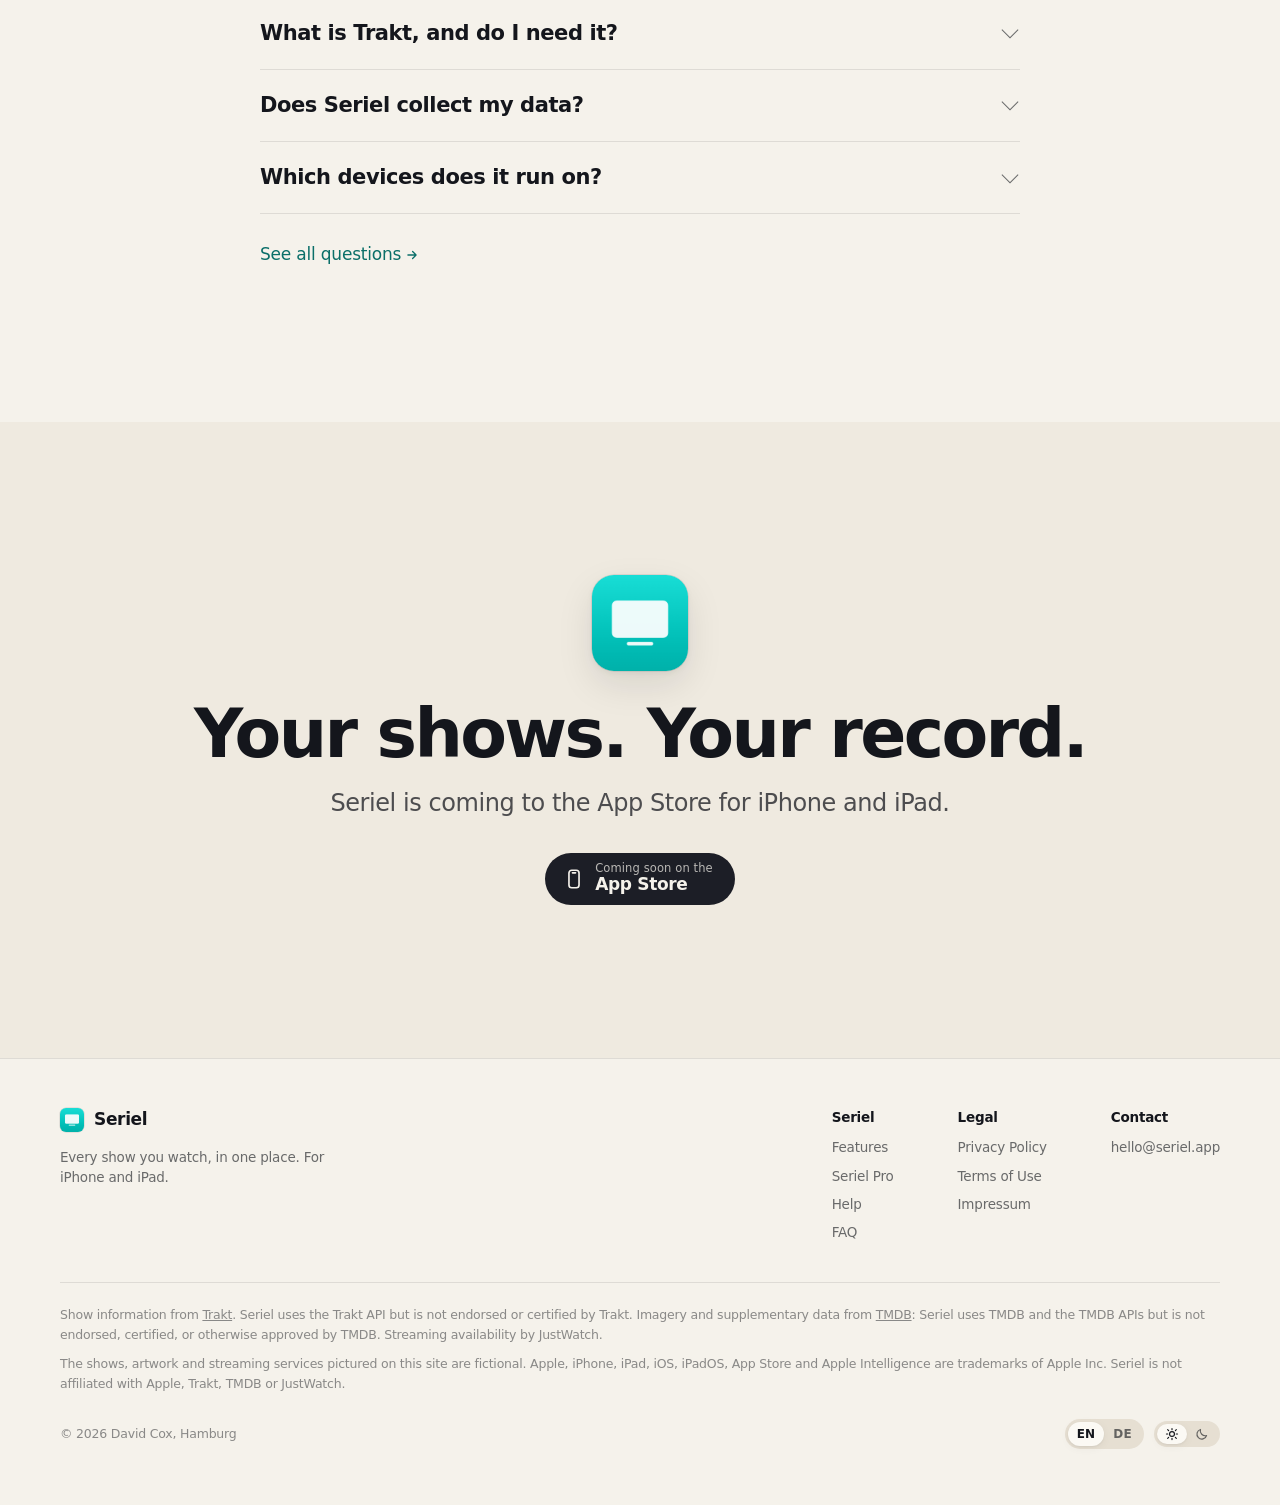
==== commit ea081efe: "Speak as the developer where the site talks about its maker Seriel is made by one person, but the si" ====
--- a/index.html
+++ b/index.html
@@ -984,7 +984,7 @@
         </article>
 
         <article class="tilebox reveal" style="--d:2">
-          <h3><span lang="en">Rewatches, with dates</span><span lang="de">Nochmal schauen, mit Datum</span></h3>
+          <h3><span lang="en">Rewatches, with dates</span><span lang="de">Nochmal schauen, mit Datum</span> <span class="pro-tag">PRO</span></h3>
           <p><span lang="en">Start a rewatch and every episode keeps each time you saw it.</span><span lang="de">Starte ein erneutes Anschauen, und jede Folge behält jedes Mal, an dem du sie gesehen hast.</span></p>
           <div class="vis" aria-hidden="true">
             <ul class="plays">
@@ -1075,6 +1075,7 @@
             <li><svg aria-hidden="true"><use href="#i-play-rect"/></svg><div><b><span lang="en">Where to watch</span><span lang="de">Wo läuft es?</span></b><span lang="en">Streaming availability on every show, for your country.</span><span lang="de">Streaming-Verfügbarkeit bei jeder Serie, für dein Land.</span></div></li>
             <li><svg aria-hidden="true"><use href="#i-eye-slash"/></svg><div><b><span lang="en">Hide spoilers</span><span lang="de">Spoiler ausblenden</span></b><span lang="en">Blurred stills, held-back titles and covered synopses until you&rsquo;ve watched.</span><span lang="de">Verschwommene Standbilder, zurückgehaltene Titel und verdeckte Inhalte, bis du geschaut hast.</span></div></li>
             <li><svg aria-hidden="true"><use href="#i-mask"/></svg><div><b><span lang="en">Set reality apart</span><span lang="de">Reality für sich</span></b><span lang="en">Reality TV in a section of its own.</span><span lang="de">Reality-TV in einem eigenen Bereich.</span></div></li>
+            <li><svg aria-hidden="true"><use href="#i-renew"/></svg><div><b><span lang="en">Log rewatches</span><span lang="de">Nochmal schauen</span></b><span lang="en">Watch a finished show again and log every episode, each with its own date.</span><span lang="de">Schau eine beendete Serie nochmal und trag jede Folge mit eigenem Datum ein.</span></div></li>
           </ul>
           <p class="plan-billing">
             <span lang="en"><b>Monthly, yearly or once, with no subscription.</b> Family Sharing included. You&rsquo;ll see the price for your country in the App Store before you buy, and you can cancel a subscription any time in your Apple account.</span>
@@ -1093,10 +1094,10 @@
       <div class="maker reveal">
         <img class="maker-mark" src="/images/app-icon-512.png" alt="" width="132" height="132">
         <div>
-          <h2 class="h3" id="maker-title"><span lang="en">Made by one person, in Hamburg.</span><span lang="de">Von einer Person gemacht, in Hamburg.</span></h2>
+          <h2 class="h3" id="maker-title"><span lang="en">I make Seriel on my own, in Hamburg.</span><span lang="de">Ich mache Seriel allein, in Hamburg.</span></h2>
           <p>
-            <span lang="en">Seriel is independent. No investors, no ads, no data deals. It&rsquo;s built by someone who watches too much television and wanted an app that remembers it properly. Pro is how it pays its way.</span>
-            <span lang="de">Seriel ist unabhängig. Keine Investoren, keine Werbung, kein Datenhandel. Gebaut von jemandem, der zu viel fernsieht und eine App wollte, die sich das ordentlich merkt. Pro ist das, was die App trägt.</span>
+            <span lang="en">Seriel is independent. No investors, no ads, no data deals. I watch too much television and wanted an app that remembers it properly, so I built one. Pro is how it pays its way.</span>
+            <span lang="de">Seriel ist unabhängig. Keine Investoren, keine Werbung, kein Datenhandel. Ich sehe zu viel fern und wollte eine App, die sich das ordentlich merkt, also habe ich sie gebaut. Pro ist das, was die App trägt.</span>
           </p>
         </div>
       </div>
@@ -1125,10 +1126,10 @@
           <div class="answer">
             <p lang="en">Because Seriel is built around how TV works. A show stays with you for months or years: episodes arrive week by week, you stop halfway through a season, you wait for it to come back. Today, Schedule, Library and your alerts are all shaped around that rhythm.</p>
             <p lang="en">A film is one evening with a beginning and an end. Fitting films into those screens would make every one of them a little worse at its job, so Seriel does one thing and does it properly: TV.</p>
-            <p lang="en">For films, there&rsquo;s <a href="https://ciniel.app" rel="noopener">Ciniel</a>, a film journal for iPhone from the same maker.</p>
+            <p lang="en">For films, there&rsquo;s <a href="https://ciniel.app" rel="noopener">Ciniel</a>, my film journal for iPhone.</p>
             <p lang="de">Weil Seriel darauf gebaut ist, wie Serien funktionieren. Eine Serie begleitet dich über Monate oder Jahre: Folgen kommen Woche für Woche, du hörst mitten in einer Staffel auf, du wartest, bis sie zurückkommt. Heute, Programm, Bibliothek und deine Mitteilungen sind genau auf diesen Rhythmus ausgelegt.</p>
             <p lang="de">Ein Film ist ein Abend mit Anfang und Ende. Filme in diese Ansichten zu packen, würde jede davon ein bisschen schlechter machen. Deshalb macht Seriel eine Sache, und die richtig: Serien.</p>
-            <p lang="de">Für Filme gibt es <a href="https://ciniel.app" rel="noopener">Ciniel</a>, ein Filmtagebuch fürs iPhone vom selben Entwickler.</p>
+            <p lang="de">Für Filme gibt es <a href="https://ciniel.app" rel="noopener">Ciniel</a>, mein Filmtagebuch fürs iPhone.</p>
           </div>
         </details>
         <details>
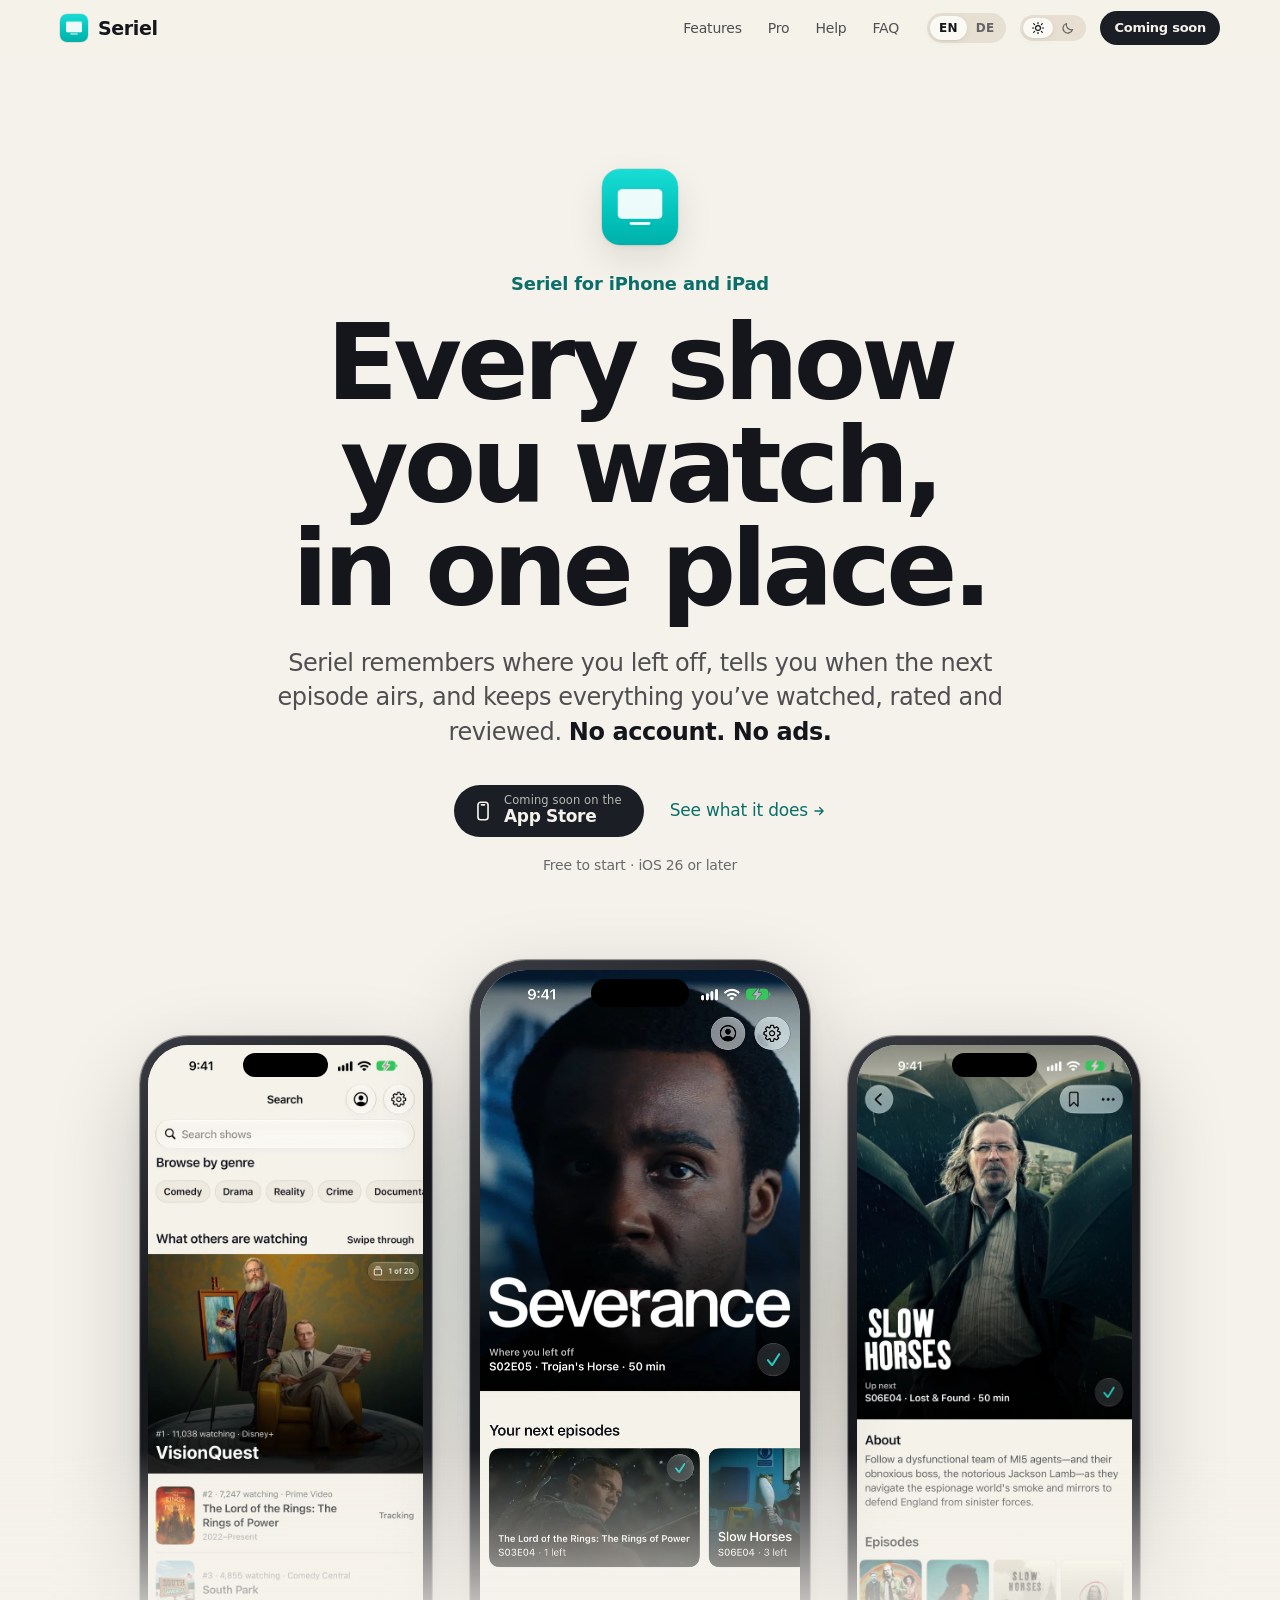
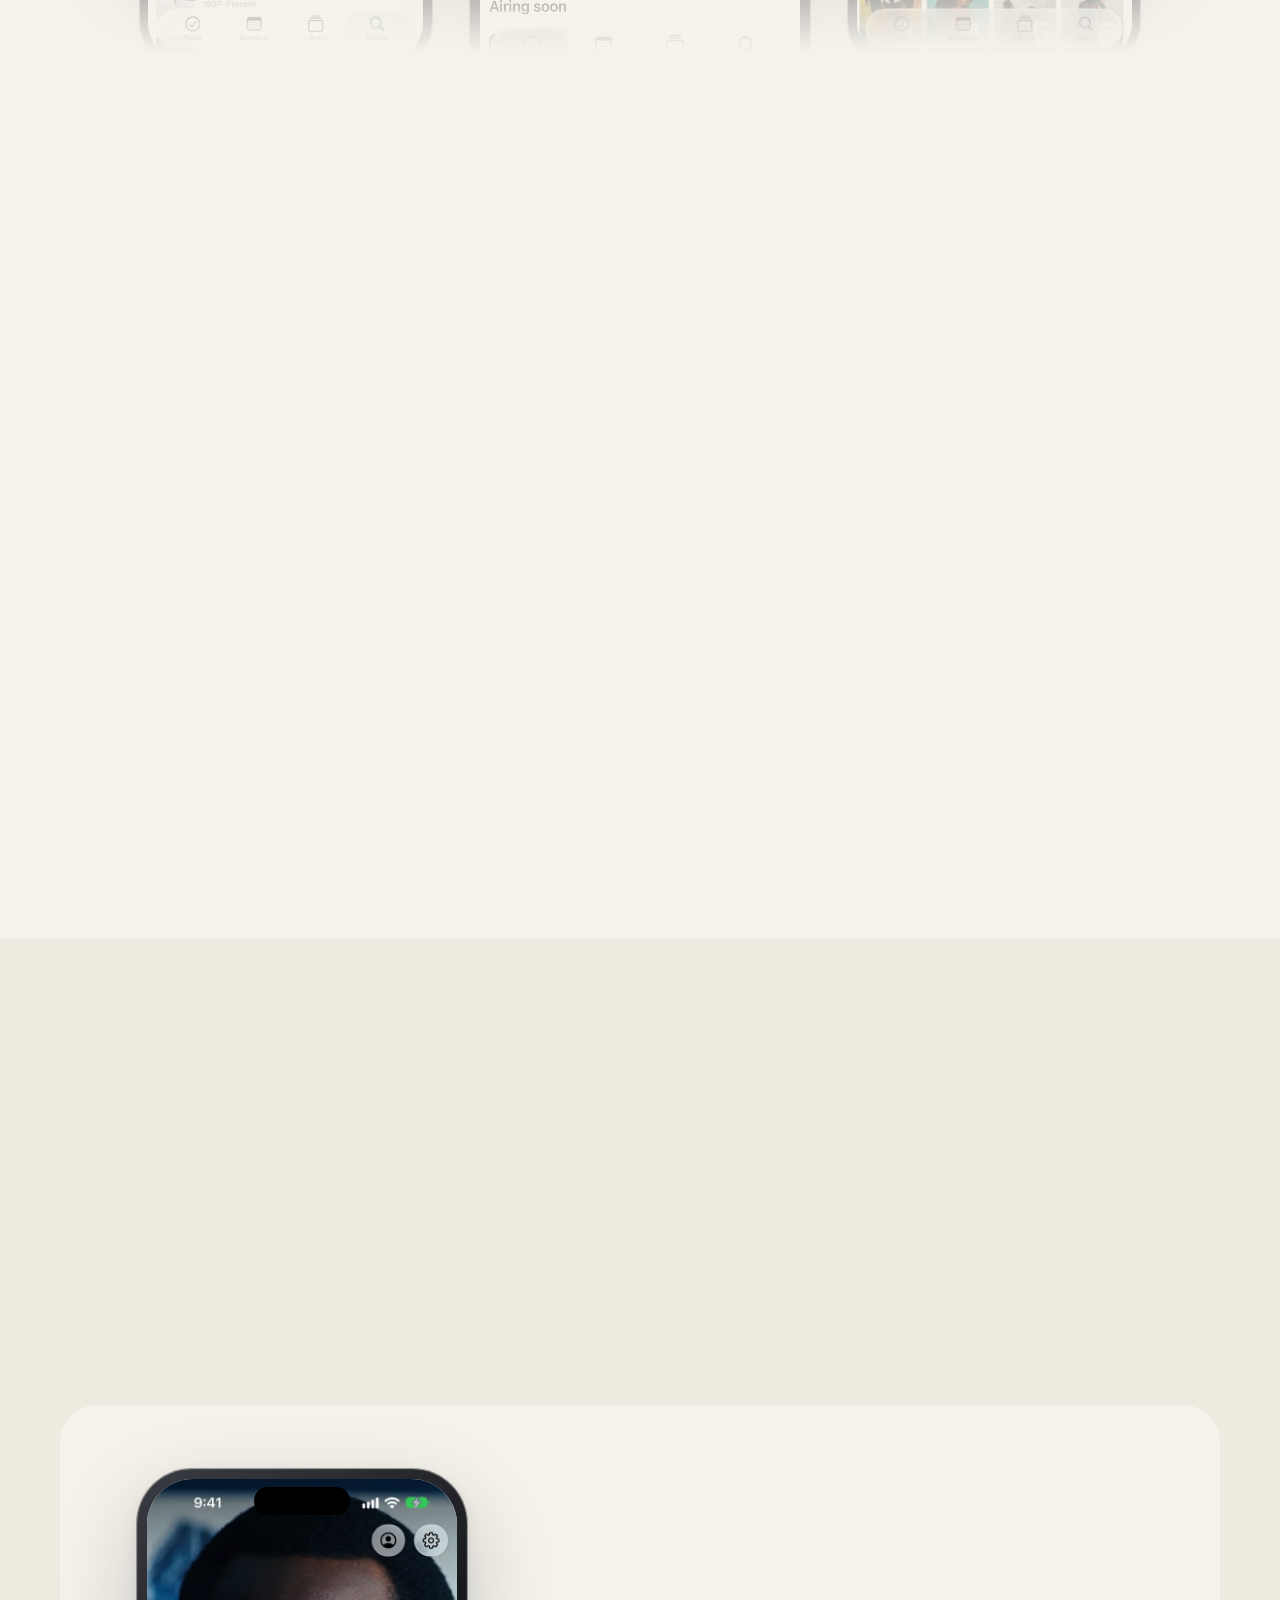
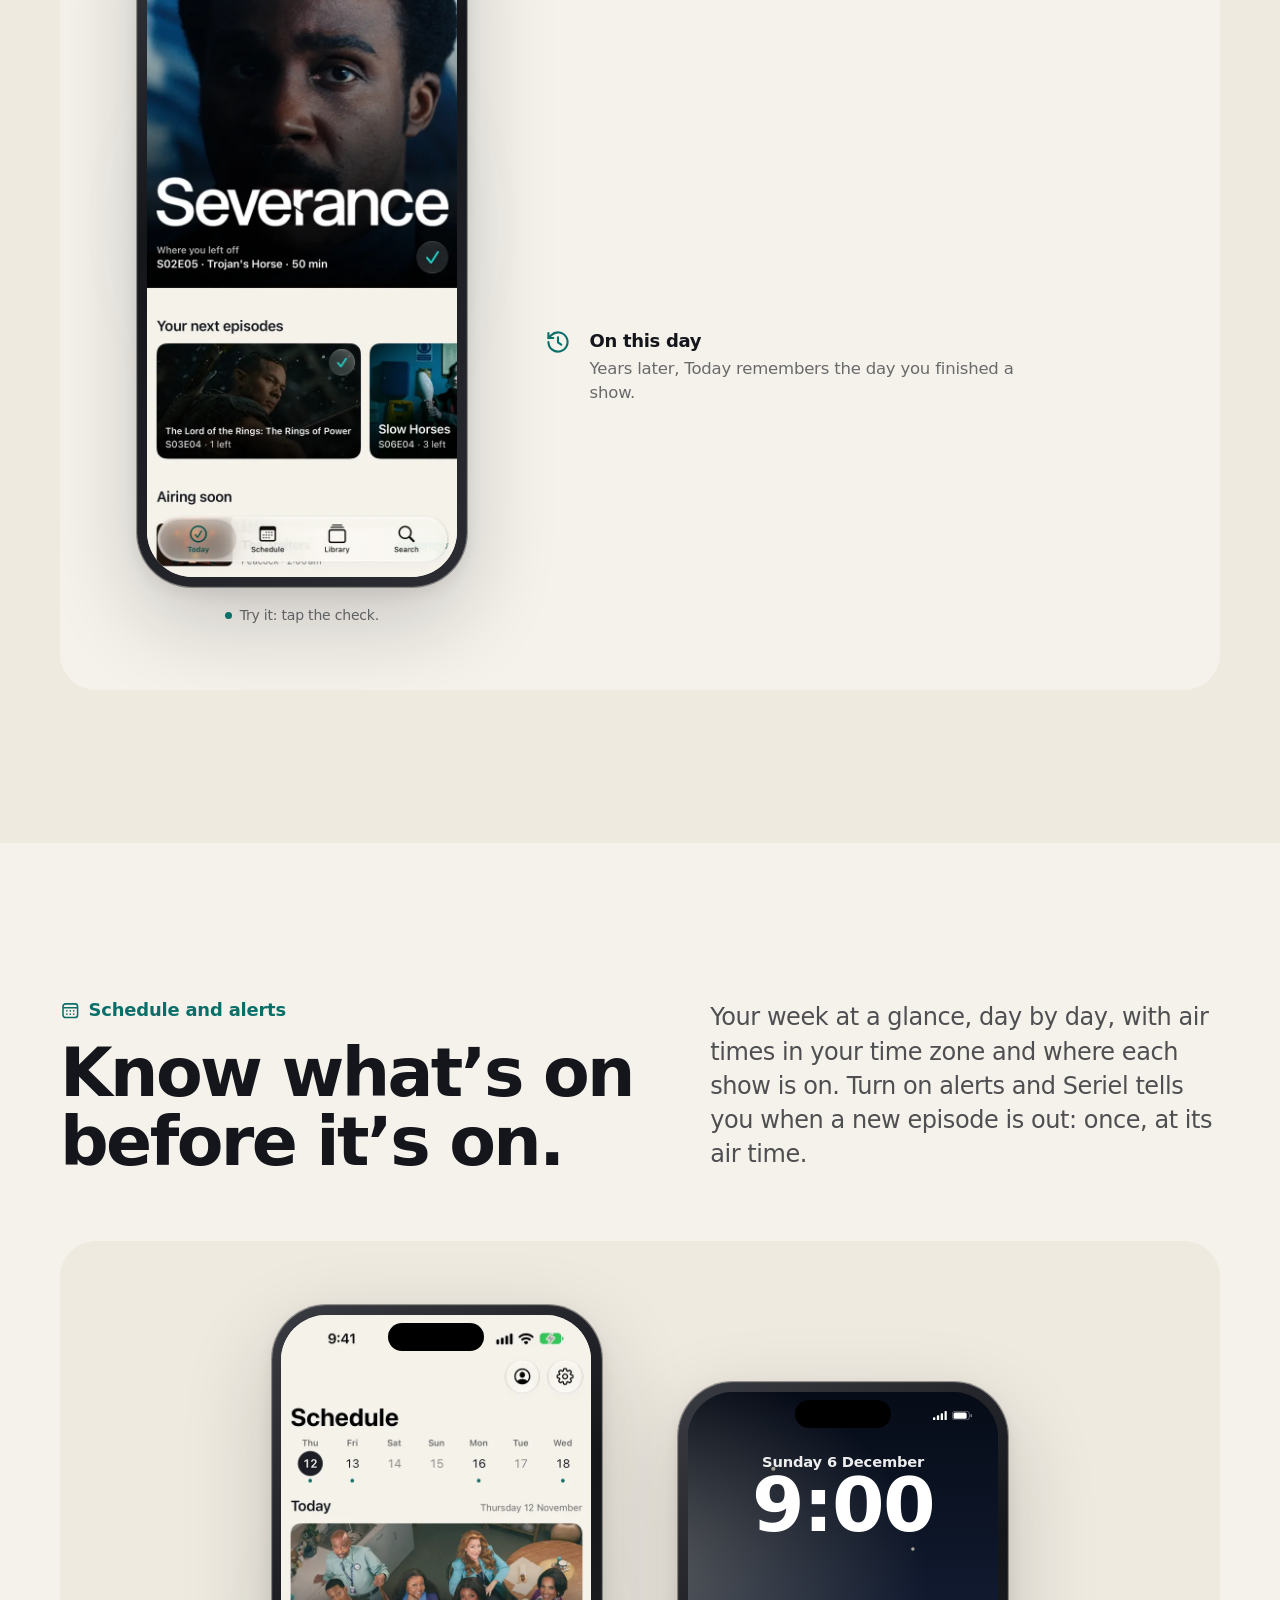
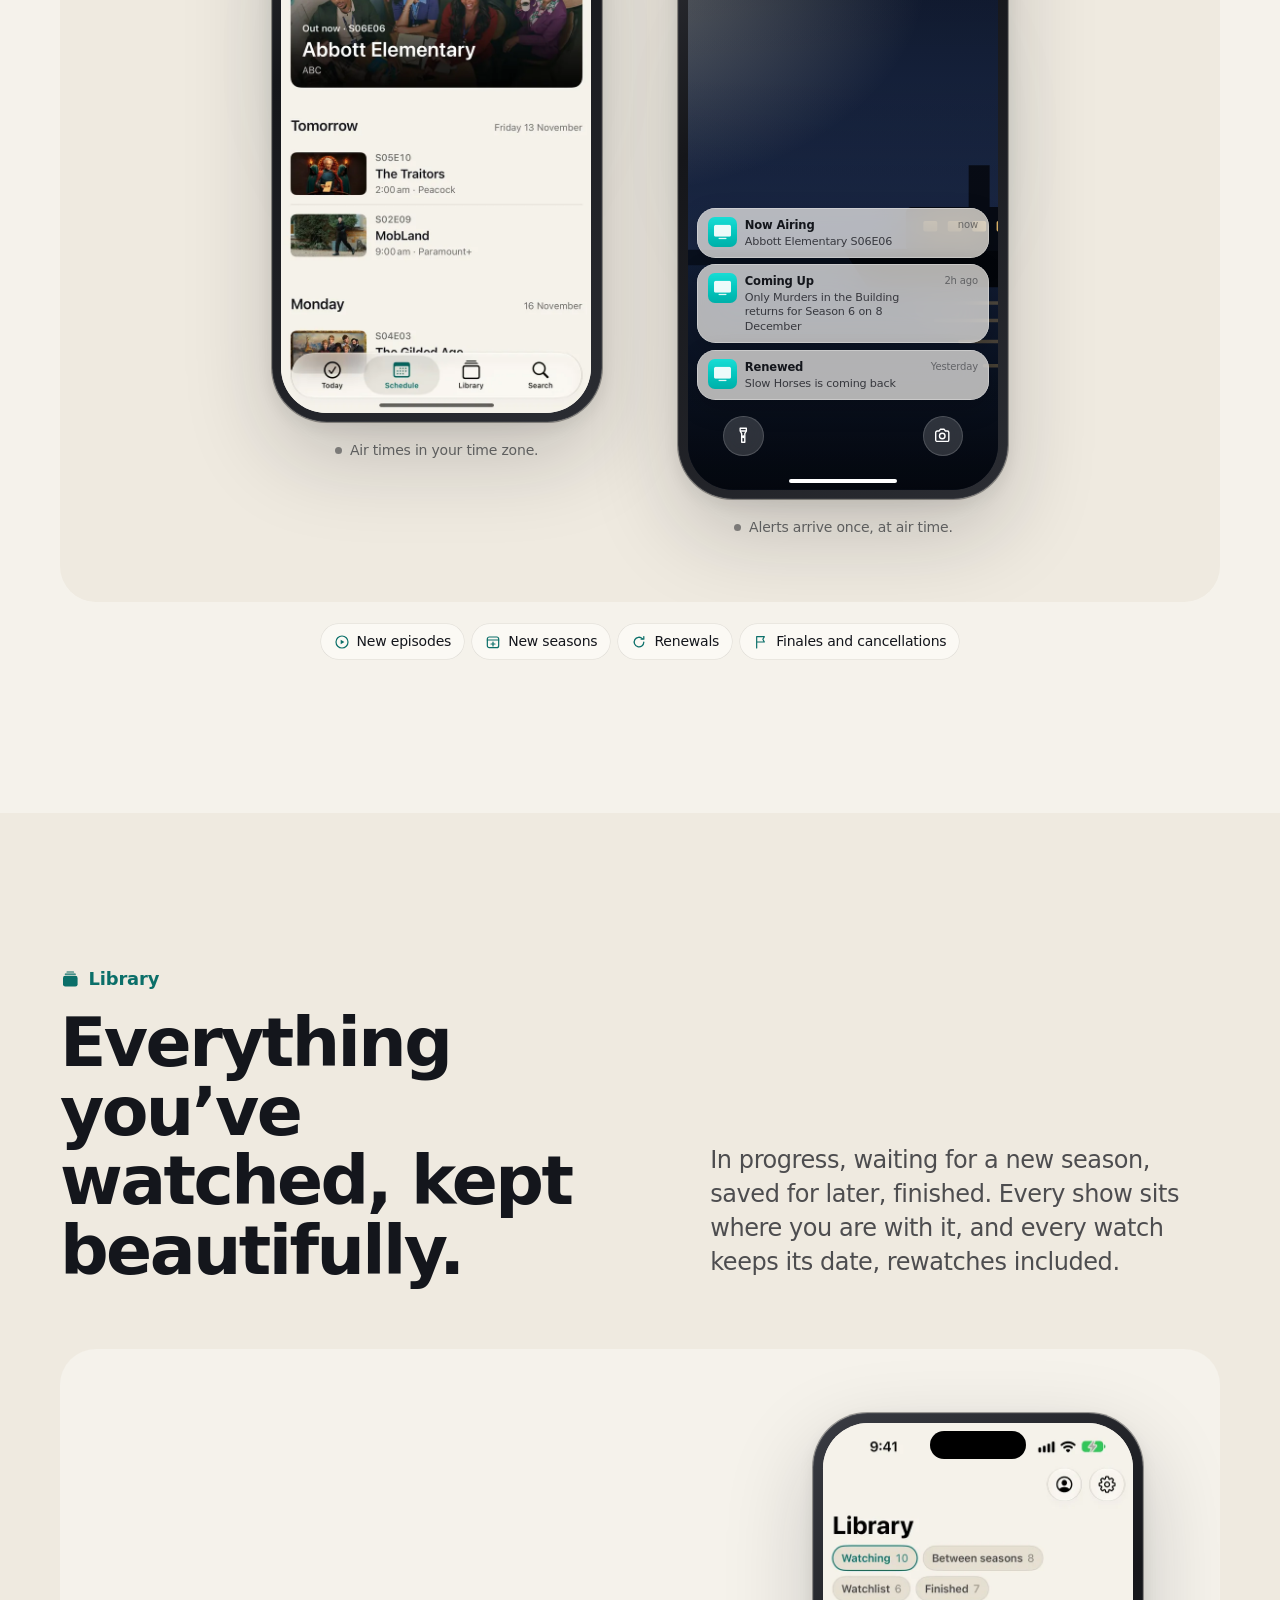
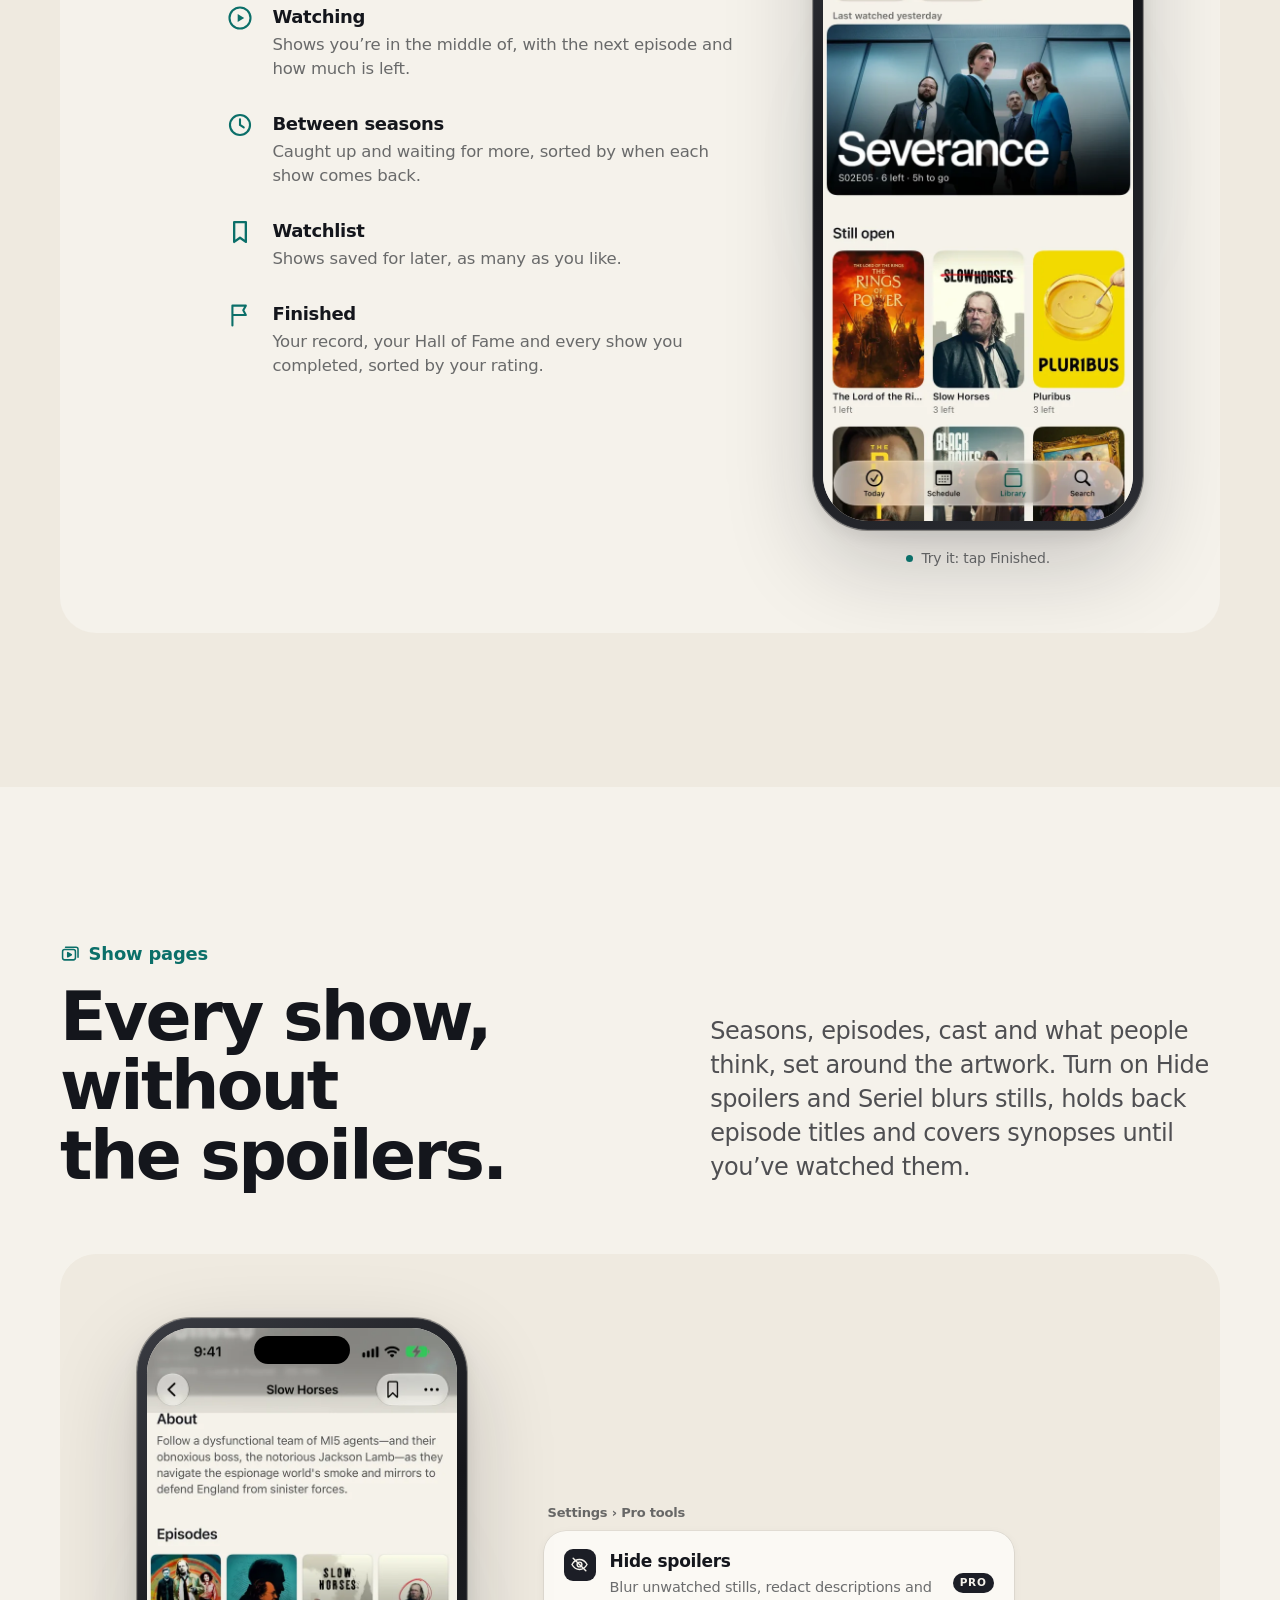
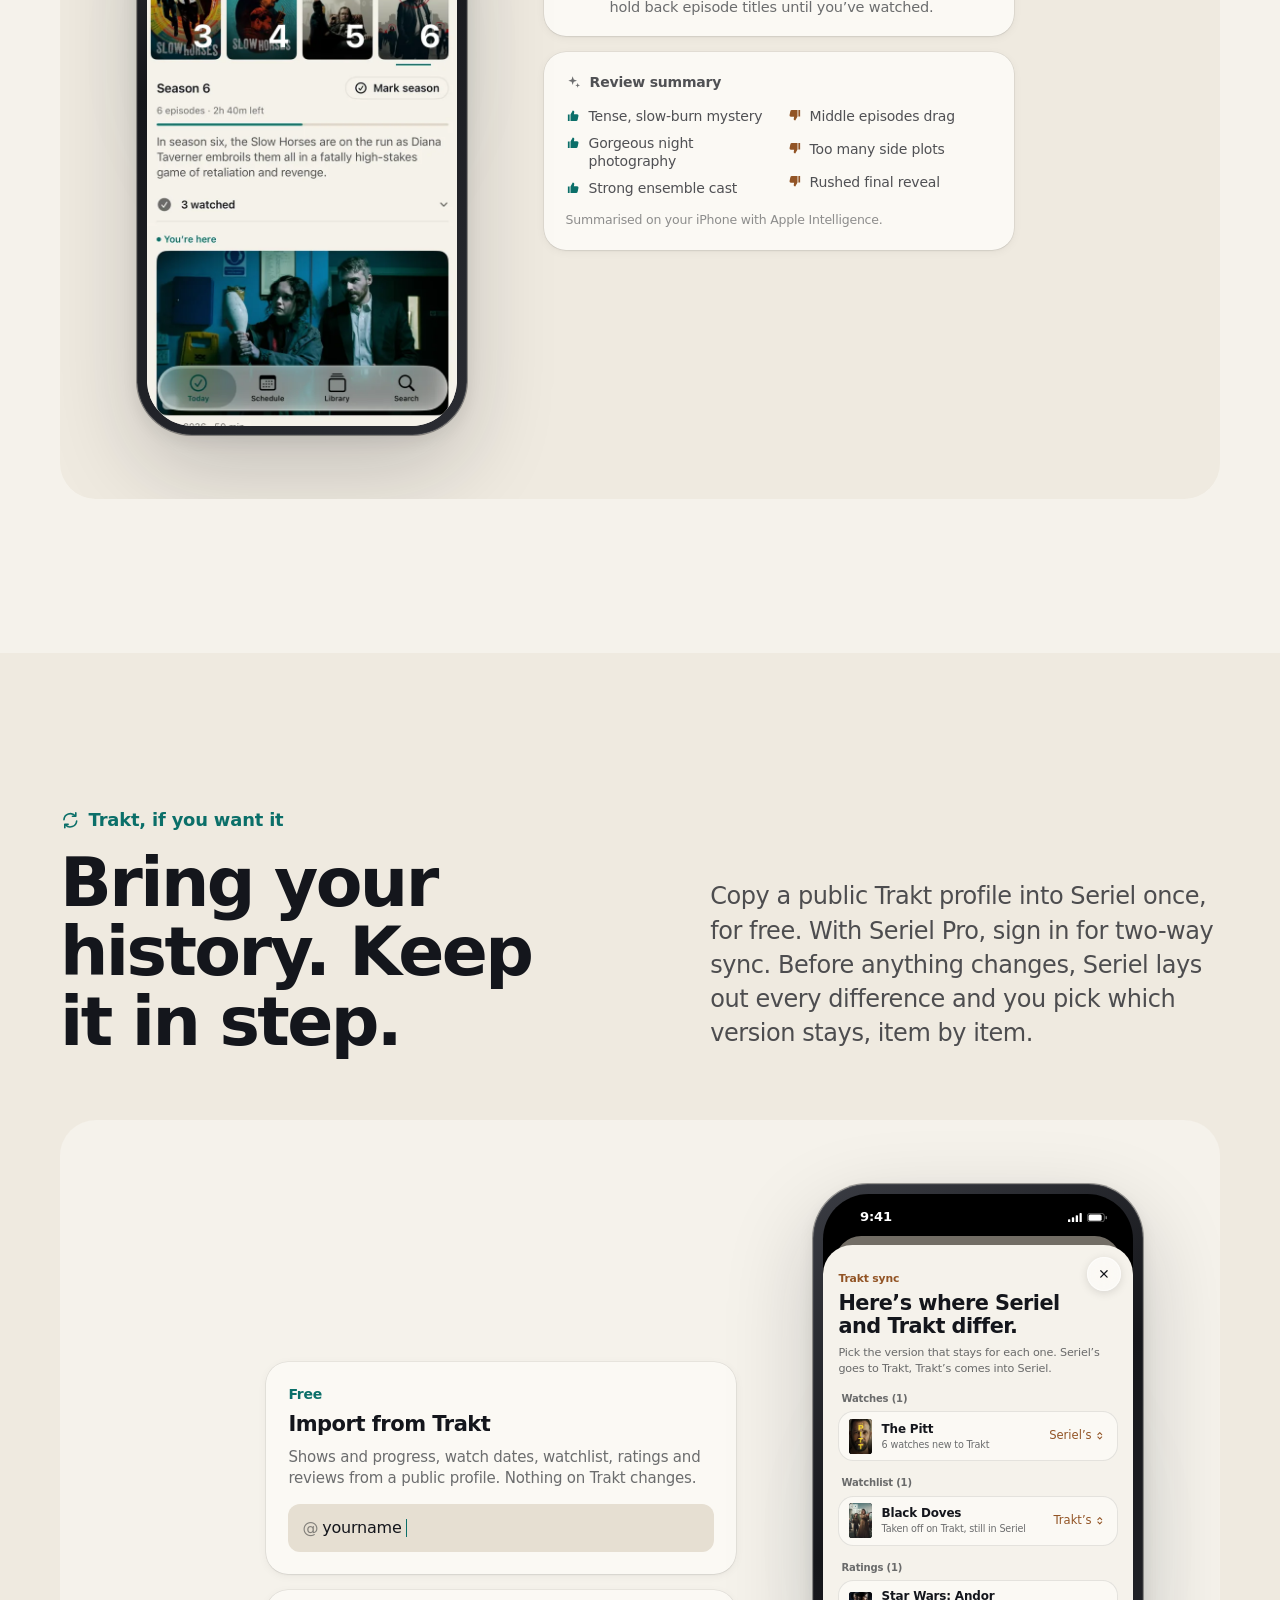
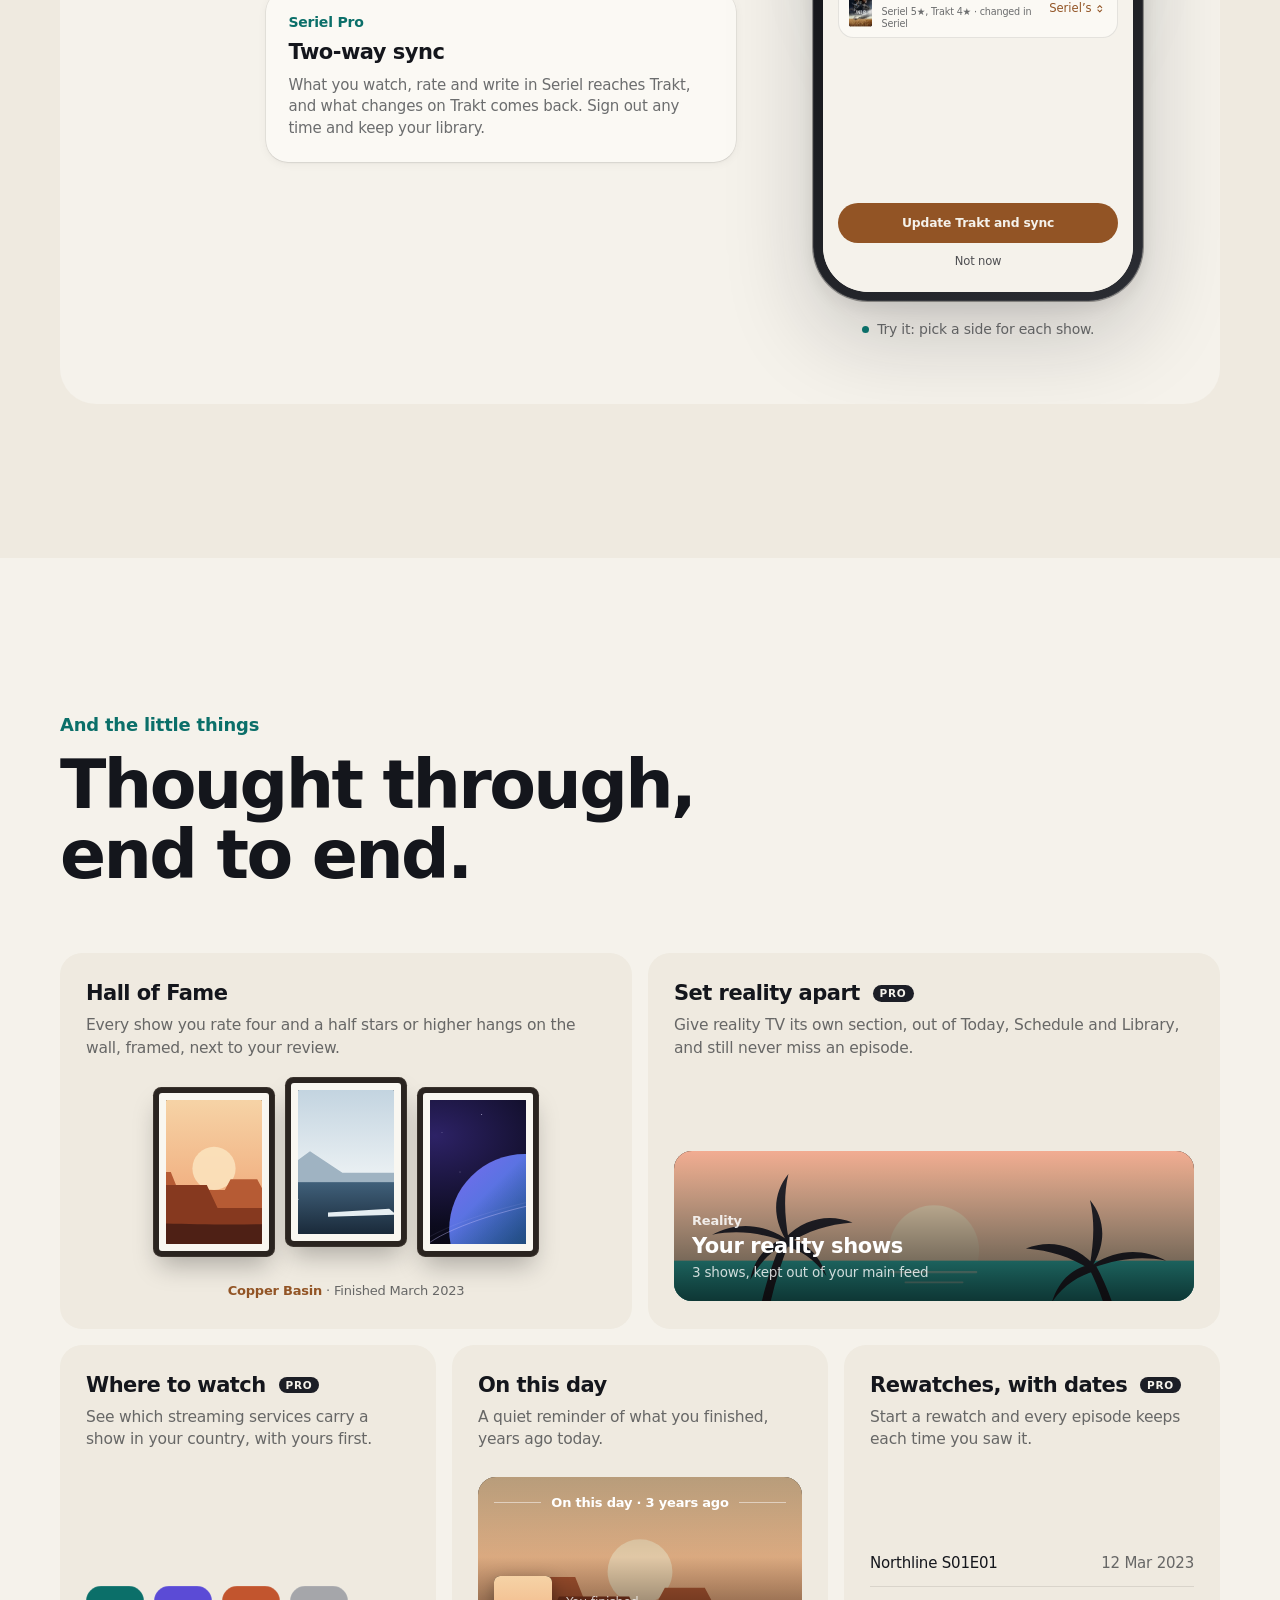
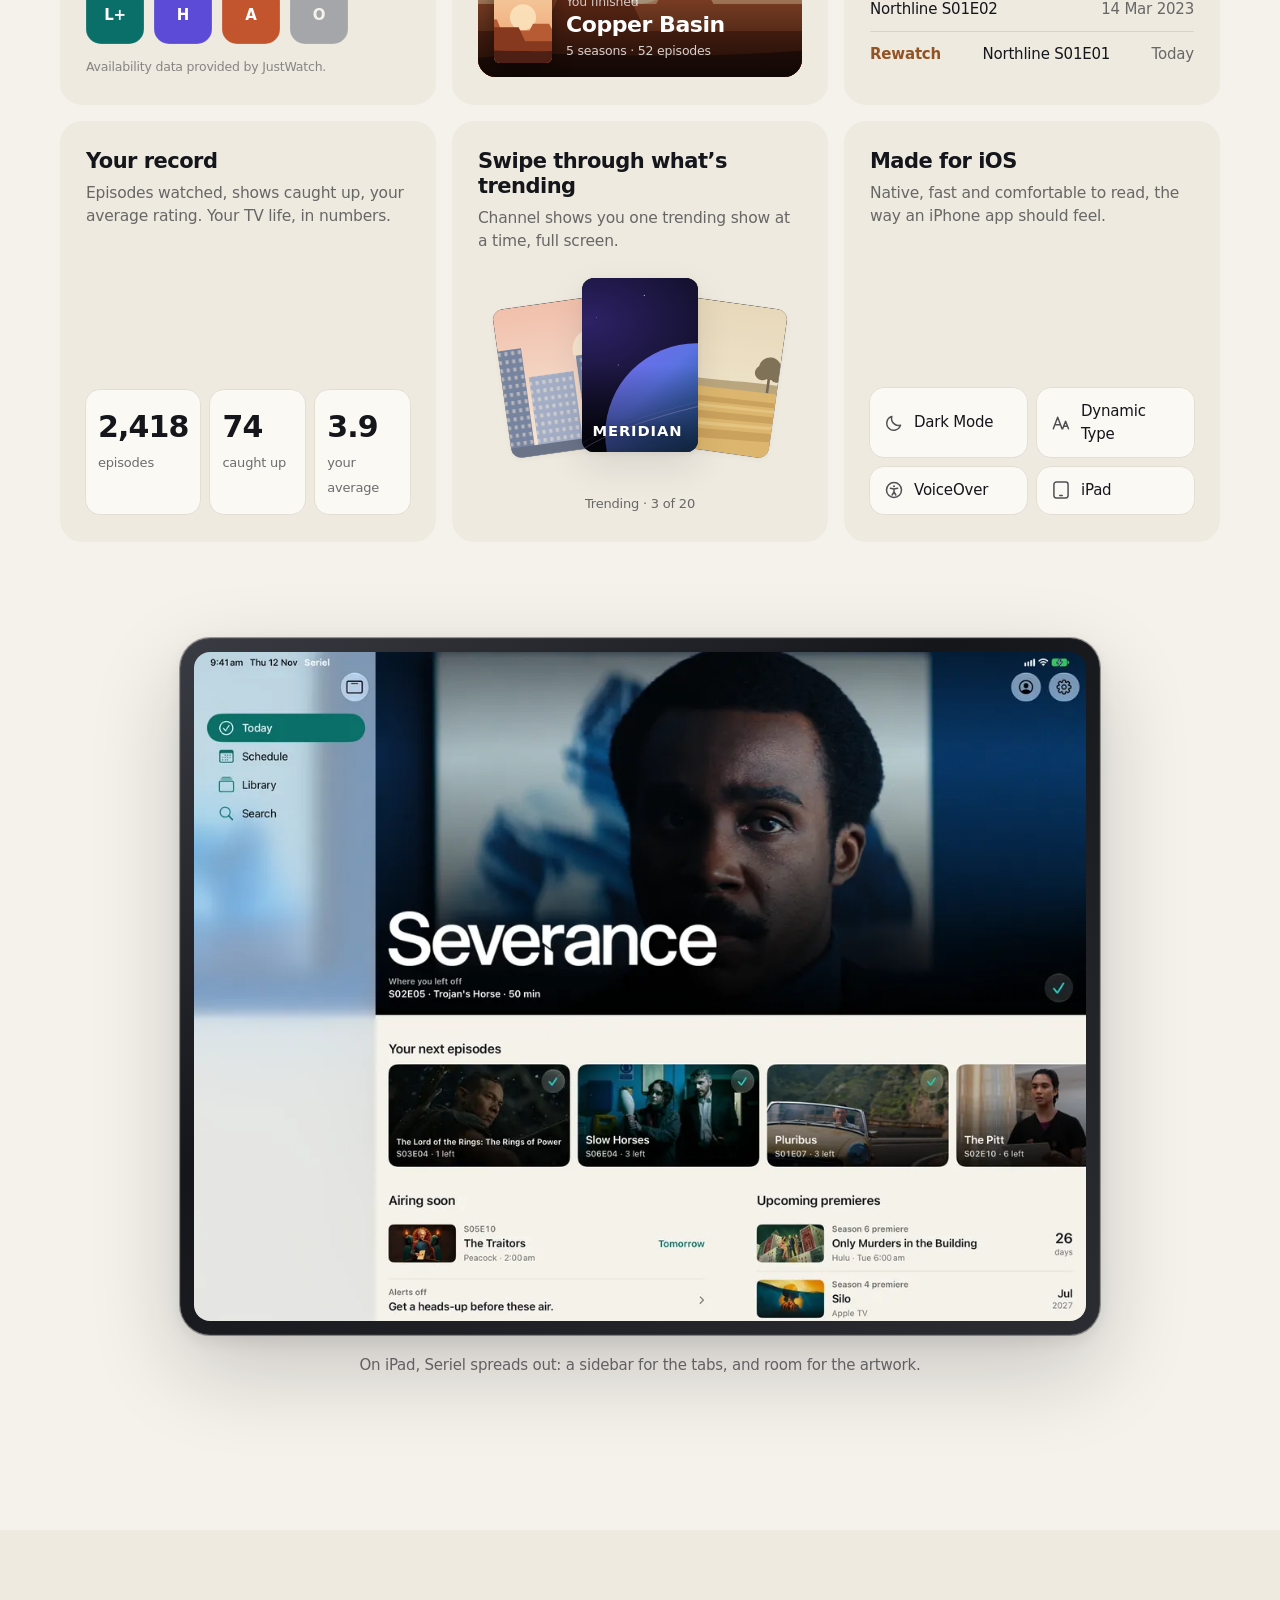
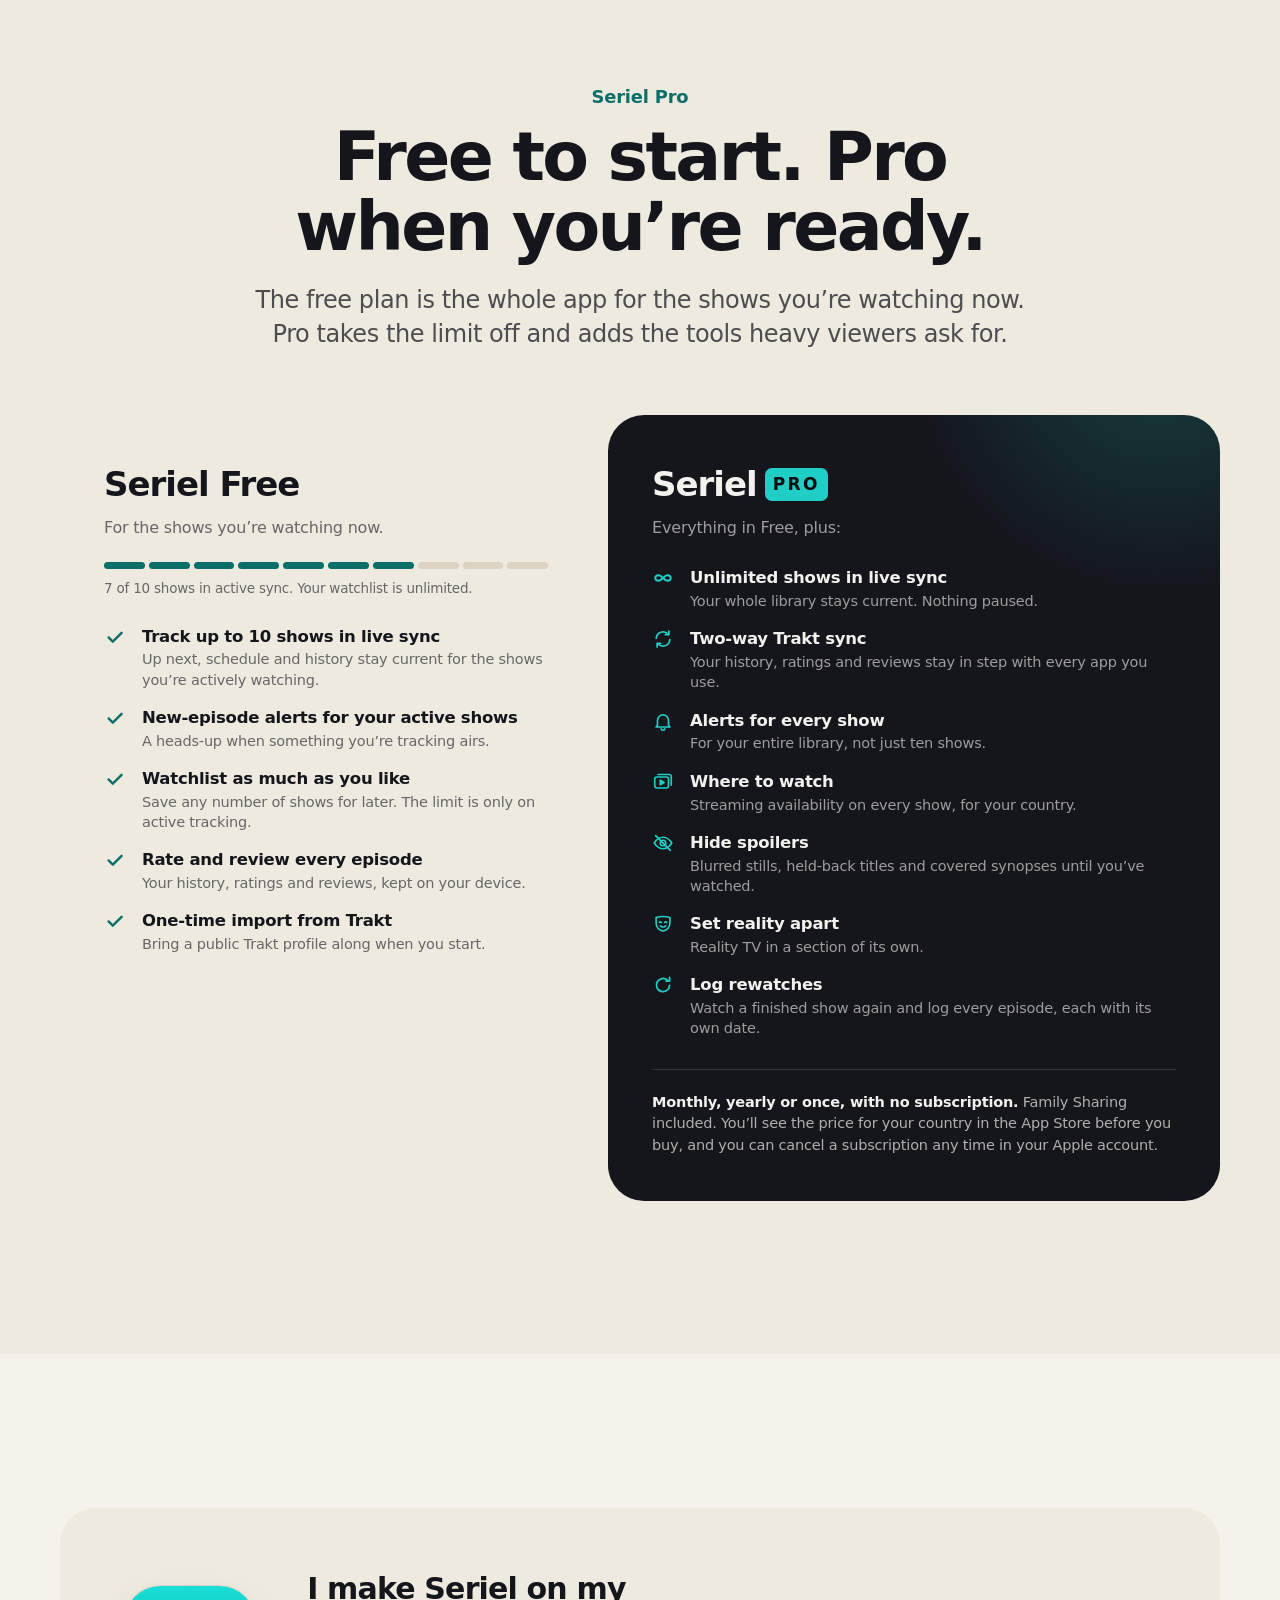
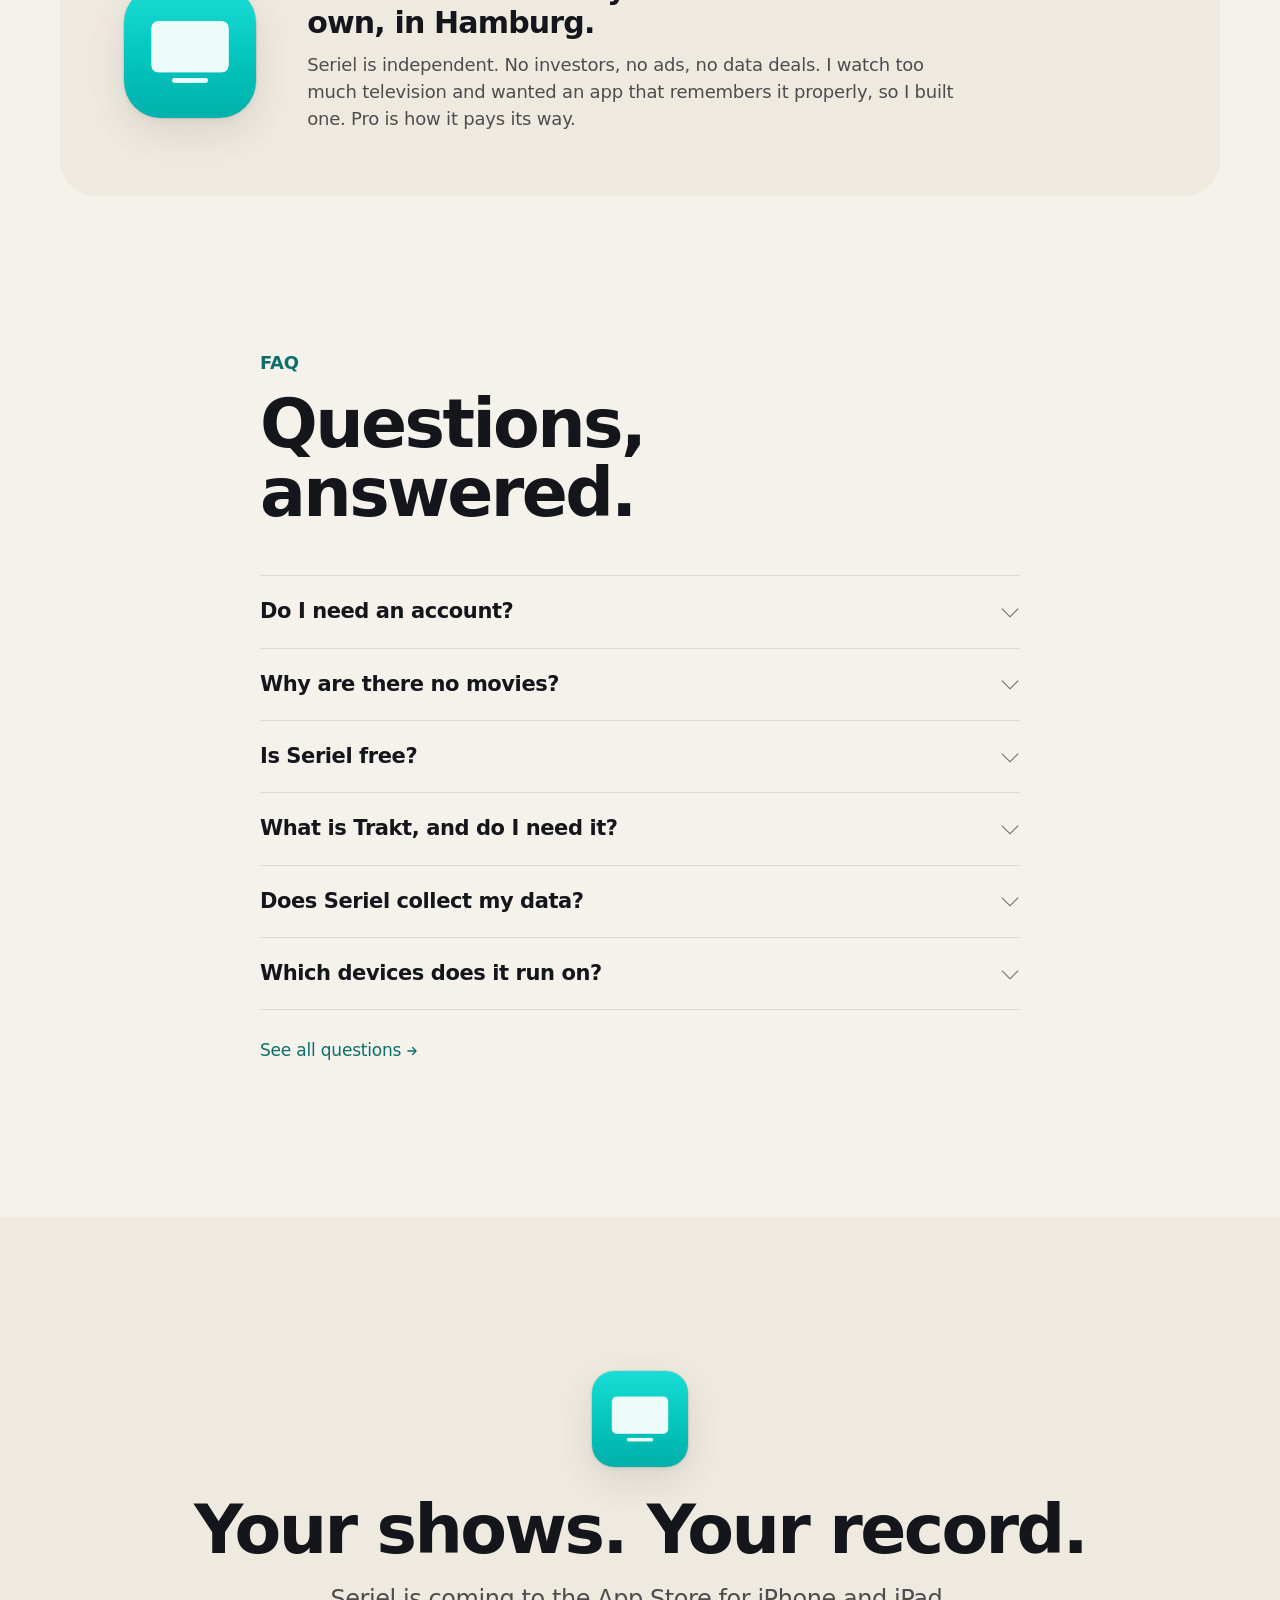
==== commit f9b527a3: "Show the app's real screenshots on the homepage The iPhones on the homepage were HTML drawings of ma" ====
--- a/index.html
+++ b/index.html
@@ -404,109 +404,27 @@
 
     <div class="stage" aria-hidden="false">
 
-      <!-- Schedule -->
-      <div class="phone phone-side phone-left stage-in" role="img" aria-label="Seriel's Schedule: a week strip and today's new episodes with their air times.">
-        <div class="screen">
+      <!-- Search -->
+      <div class="phone phone-side phone-left stage-in" role="img" data-label-en="Seriel’s Search tab: browse by genre and swipe through what others are watching." data-label-de="Der Tab Suche in Seriel: nach Genre stöbern und durchblättern, was andere schauen." aria-label="Seriel’s Search tab: browse by genre and swipe through what others are watching.">
+        <div class="screen shot">
+          <img class="shot-img" src="/images/shots/iphone-discover-660.webp" srcset="/images/shots/iphone-discover-660.webp 660w, /images/shots/iphone-discover-990.webp 990w" sizes="(max-width: 480px) 290px, 330px" width="660" height="1434" alt="" decoding="async">
           <div class="island"></div>
-          <div class="statusbar"><span>9:41</span><span class="sb-icons"><svg viewBox="0 0 18 12" fill="currentColor"><rect x="0" y="8" width="3" height="4" rx="1"/><rect x="5" y="5.5" width="3" height="6.5" rx="1"/><rect x="10" y="3" width="3" height="9" rx="1"/><rect x="15" y="0" width="3" height="12" rx="1"/></svg><svg viewBox="0 0 26 12" fill="currentColor"><rect x="0" y="0" width="23" height="12" rx="3.5" fill="none" stroke="currentColor" stroke-opacity=".4"/><rect x="2" y="2" width="17" height="8" rx="2"/><rect x="24" y="4" width="2" height="4" rx="1" opacity=".4"/></svg></span></div>
-          <div class="glass-btn gb-2"><span class="avatar"></span></div>
-          <div class="glass-btn gb-1"><svg><use href="#i-gear"/></svg></div>
-          <div class="app-large-title"><span lang="en">Schedule</span><span lang="de">Programm</span></div>
-          <div class="week" data-week>
-            <div data-day class="is-today"><div class="wd">Wed</div><div class="dn">14</div><div class="dot"></div></div>
-            <div data-day><div class="wd">Thu</div><div class="dn">15</div><div class="dot"></div></div>
-            <div data-day><div class="wd">Fri</div><div class="dn">16</div><div class="dot"></div></div>
-            <div data-day><div class="wd">Sat</div><div class="dn">17</div><div class="dot off"></div></div>
-            <div data-day><div class="wd">Sun</div><div class="dn">18</div><div class="dot"></div></div>
-            <div data-day><div class="wd">Mon</div><div class="dn">19</div><div class="dot"></div></div>
-            <div data-day><div class="wd">Tue</div><div class="dn">20</div><div class="dot"></div></div>
-          </div>
-          <div class="app-day-head"><b><span lang="en">Today</span><span lang="de">Heute</span></b><span data-date="app-long">Wednesday 14 October</span></div>
-          <div class="feature-card">
-            <svg class="art"><use href="#art-field"/></svg>
-            <div class="fc-text">
-              <div class="fc-kicker"><span lang="en">Out now · Premiere · S03E01</span><span lang="de">Jetzt da · Premiere · S03E01</span></div>
-              <div class="fc-title">The Long Field</div>
-              <div class="fc-meta">Atlas</div>
-            </div>
-          </div>
-          <div class="app-rows">
-            <div class="app-row">
-              <div class="still"><svg class="art"><use href="#art-saltmarsh"/></svg></div>
-              <div><div class="code">S02E06</div><div class="t">Saltmarsh</div><div class="m"><span lang="en">9:00 pm</span><span lang="de">21:00</span> · Lumen+</div></div>
-              <div></div>
-            </div>
-            <div class="app-row">
-              <div class="still"><svg class="art"><use href="#art-ferry"/></svg></div>
-              <div><div class="code">S01E05</div><div class="t">Night Ferry</div><div class="m"><span lang="en">10:15 pm</span><span lang="de">22:15</span> · Halcyon</div></div>
-              <div></div>
-            </div>
-          </div>
-          <div class="tabbar" aria-hidden="true"><div class="tab"><svg><use href="#i-tv"/></svg><span lang="en">Today</span><span lang="de">Heute</span></div><div class="tab is-on"><svg><use href="#i-calendar"/></svg><span lang="en">Schedule</span><span lang="de">Programm</span></div><div class="tab"><svg><use href="#i-stack"/></svg><span lang="en">Library</span><span lang="de">Bibliothek</span></div><div class="tab"><svg><use href="#i-search"/></svg><span lang="en">Search</span><span lang="de">Suche</span></div></div>
         </div>
       </div>
 
       <!-- Today -->
-      <div class="phone phone-main stage-in" role="img" aria-label="Seriel's Today screen: the next episode of the show you are watching, with a check to mark it watched, and your queue below.">
-        <div class="screen">
+      <div class="phone phone-main stage-in" role="img" data-label-en="Seriel’s Today tab: the next episode of Severance with a check to mark it watched, and your next episodes below." data-label-de="Der Tab Heute in Seriel: die nächste Folge von Severance mit einem Haken zum Abhaken, darunter deine nächsten Folgen." aria-label="Seriel’s Today tab: the next episode of Severance with a check to mark it watched, and your next episodes below.">
+        <div class="screen shot">
+          <img class="shot-img" src="/images/shots/iphone-today-660.webp" srcset="/images/shots/iphone-today-660.webp 660w, /images/shots/iphone-today-990.webp 990w" sizes="(max-width: 480px) 290px, 330px" width="660" height="1434" alt="" decoding="async" fetchpriority="high">
           <div class="island"></div>
-          <div class="statusbar on-dark"><span>9:41</span><span class="sb-icons"><svg viewBox="0 0 18 12" fill="currentColor"><rect x="0" y="8" width="3" height="4" rx="1"/><rect x="5" y="5.5" width="3" height="6.5" rx="1"/><rect x="10" y="3" width="3" height="9" rx="1"/><rect x="15" y="0" width="3" height="12" rx="1"/></svg><svg viewBox="0 0 26 12" fill="currentColor"><rect x="0" y="0" width="23" height="12" rx="3.5" fill="none" stroke="currentColor" stroke-opacity=".5"/><rect x="2" y="2" width="17" height="8" rx="2"/><rect x="24" y="4" width="2" height="4" rx="1" opacity=".5"/></svg></span></div>
-          <div class="app-hero">
-            <svg class="art"><use href="#art-saltmarsh"/></svg>
-            <div class="glass-btn on-art gb-2"><span class="avatar"></span></div>
-            <div class="glass-btn on-art gb-1"><svg><use href="#i-gear"/></svg></div>
-            <div class="app-hero-text">
-              <div class="app-title">Saltmarsh</div>
-              <div class="app-hero-meta">
-                <div>
-                  <div class="app-dateline"><span data-date="app-long">Wednesday 14 October</span> · <span lang="en">Where you left off</span><span lang="de">Wo du aufgehört hast</span></div>
-                  <div class="app-epline">S02E05 · The Low Light · 52 min</div>
-                </div>
-                <div class="check-disc"><svg><use href="#i-check"/></svg></div>
-              </div>
-            </div>
-          </div>
-          <div class="app-section-title"><span lang="en">Your queue</span><span lang="de">Deine Liste</span></div>
-          <div class="app-rail">
-            <div class="queue-card">
-              <svg class="art"><use href="#art-kestrel"/></svg>
-              <div class="check-disc"><svg><use href="#i-check"/></svg></div>
-              <div class="qc-text"><div class="qc-title">Kestrel Road</div><div class="qc-meta">S01E07 · <span lang="en">4 left</span><span lang="de">noch 4</span></div></div>
-            </div>
-            <div class="queue-card">
-              <svg class="art"><use href="#art-city"/></svg>
-              <div class="qc-text"><div class="qc-title">Twelve Floors</div><div class="qc-meta">S02E08 · <span lang="en">6 left</span><span lang="de">noch 6</span></div></div>
-            </div>
-          </div>
-          <div class="tabbar" aria-hidden="true"><div class="tab is-on"><svg><use href="#i-tv"/></svg><span lang="en">Today</span><span lang="de">Heute</span></div><div class="tab"><svg><use href="#i-calendar"/></svg><span lang="en">Schedule</span><span lang="de">Programm</span></div><div class="tab"><svg><use href="#i-stack"/></svg><span lang="en">Library</span><span lang="de">Bibliothek</span></div><div class="tab"><svg><use href="#i-search"/></svg><span lang="en">Search</span><span lang="de">Suche</span></div></div>
         </div>
       </div>
 
       <!-- Show page -->
-      <div class="phone phone-side phone-right stage-in" role="img" aria-label="A show page in Seriel: full-bleed artwork with the next episode and its check, then the synopsis.">
-        <div class="screen">
+      <div class="phone phone-side phone-right stage-in" role="img" data-label-en="The Slow Horses page in Seriel: the show’s artwork with its next episode and a check, then the synopsis and episodes." data-label-de="Die Seite von Slow Horses in Seriel: das Artwork der Serie mit der nächsten Folge und einem Haken, darunter Inhalt und Folgen." aria-label="The Slow Horses page in Seriel: the show’s artwork with its next episode and a check, then the synopsis and episodes.">
+        <div class="screen shot">
+          <img class="shot-img" src="/images/shots/iphone-show-660.webp" srcset="/images/shots/iphone-show-660.webp 660w, /images/shots/iphone-show-990.webp 990w" sizes="(max-width: 480px) 290px, 330px" width="660" height="1434" alt="" decoding="async">
           <div class="island"></div>
-          <div class="statusbar on-dark"><span>9:41</span><span class="sb-icons"><svg viewBox="0 0 18 12" fill="currentColor"><rect x="0" y="8" width="3" height="4" rx="1"/><rect x="5" y="5.5" width="3" height="6.5" rx="1"/><rect x="10" y="3" width="3" height="9" rx="1"/><rect x="15" y="0" width="3" height="12" rx="1"/></svg><svg viewBox="0 0 26 12" fill="currentColor"><rect x="0" y="0" width="23" height="12" rx="3.5" fill="none" stroke="currentColor" stroke-opacity=".5"/><rect x="2" y="2" width="17" height="8" rx="2"/><rect x="24" y="4" width="2" height="4" rx="1" opacity=".5"/></svg></span></div>
-          <div class="app-hero app-show-hero">
-            <svg class="art"><use href="#art-ferry"/></svg>
-            <div class="glass-btn on-art gb-l"><svg><use href="#i-chevron-left"/></svg></div>
-            <div class="glass-btn on-art gb-1"><svg><use href="#i-bookmark"/></svg></div>
-            <div class="app-hero-text">
-              <div class="app-title">Night Ferry</div>
-              <div class="app-hero-meta">
-                <div>
-                  <div class="app-upnext"><span lang="en">Up next</span><span lang="de">Als Nächstes</span></div>
-                  <div class="app-epline">S01E04 · Harbour Watch · 48 min</div>
-                </div>
-                <div class="check-disc"><svg><use href="#i-check"/></svg></div>
-              </div>
-            </div>
-          </div>
-          <div class="app-about">
-            <b><span lang="en">About</span><span lang="de">Info</span></b>
-            <p>The same crossing, every night. When a passenger goes missing between two ports, the night crew start keeping a closer watch on each other.</p>
-          </div>
-          <div class="tabbar" aria-hidden="true"><div class="tab"><svg><use href="#i-tv"/></svg><span lang="en">Today</span><span lang="de">Heute</span></div><div class="tab"><svg><use href="#i-calendar"/></svg><span lang="en">Schedule</span><span lang="de">Programm</span></div><div class="tab is-on"><svg><use href="#i-stack"/></svg><span lang="en">Library</span><span lang="de">Bibliothek</span></div><div class="tab"><svg><use href="#i-search"/></svg><span lang="en">Search</span><span lang="de">Suche</span></div></div>
         </div>
       </div>
     </div>
@@ -569,55 +487,19 @@
       <div class="panel device-panel reveal-scale">
         <div class="device">
           <div class="phone" role="group" data-label-en="Seriel on iPhone: the Today tab" data-label-de="Seriel auf dem iPhone: der Tab Heute" aria-label="Seriel on iPhone: the Today tab">
-            <div class="screen" data-demo="today">
+            <div class="screen shot" data-demo="today">
+              <img class="shot-img" src="/images/shots/iphone-today-660.webp" srcset="/images/shots/iphone-today-660.webp 660w, /images/shots/iphone-today-990.webp 990w" sizes="(max-width: 480px) 290px, 330px" width="660" height="1434" alt="" decoding="async" loading="lazy">
+              <img class="shot-img shot-b" src="/images/shots/iphone-today-marked-660.webp" srcset="/images/shots/iphone-today-marked-660.webp 660w, /images/shots/iphone-today-marked-990.webp 990w" sizes="(max-width: 480px) 290px, 330px" width="660" height="1434" alt="" decoding="async" loading="lazy">
               <div class="island"></div>
-              <div class="statusbar on-dark" aria-hidden="true"><span>9:41</span><span class="sb-icons"><svg viewBox="0 0 18 12"><use href="#sb-signal"/></svg><svg viewBox="0 0 26 12"><use href="#sb-battery"/></svg></span></div>
-              <div class="app-hero app-hero-today">
-                <svg class="art" aria-hidden="true"><use href="#art-saltmarsh"/></svg>
-                <div class="glass-btn on-art gb-2" aria-hidden="true"><span class="avatar"></span></div>
-              <div class="glass-btn on-art gb-1" aria-hidden="true"><svg><use href="#i-gear"/></svg></div>
-                <div class="app-hero-text">
-                  <div class="app-title">Saltmarsh</div>
-                  <div class="app-hero-meta">
-                    <div class="app-hero-ep" data-today-ep>
-                      <div class="app-dateline"><span data-date="app-long">Wednesday 14 October</span> · <span lang="en">Where you left off</span><span lang="de">Wo du aufgehört hast</span></div>
-                      <div class="app-epline" data-today-line>S02E05 · The Low Light · 52 min</div>
-                    </div>
-                    <button class="check-disc check-btn" type="button" data-today-check data-label-en="Mark Saltmarsh S02E05 watched" data-label-de="Saltmarsh S02E05 als gesehen markieren" aria-label="Mark Saltmarsh S02E05 watched"><svg viewBox="0 0 24 24" fill="none" stroke="currentColor" stroke-width="2.6" stroke-linecap="round" stroke-linejoin="round" aria-hidden="true"><path d="M5 12.5l4.6 4.6L19.2 7.5"/></svg></button>
-                  </div>
-                </div>
+              <button class="hotspot hotspot-check" type="button" style="--x:90.45%;--y:54.39%;--s:9.7%" data-today-check data-label-en="Mark Severance S02E05 watched" data-label-de="Severance S02E05 als gesehen markieren" aria-label="Mark Severance S02E05 watched"><svg viewBox="0 0 24 24" fill="none" stroke="currentColor" stroke-width="2.6" stroke-linecap="round" stroke-linejoin="round" aria-hidden="true"><path d="M5 12.5l4.6 4.6L19.2 7.5"/></svg></button>
+              <div class="hotspot-layer" role="group" data-today-rate data-label-en="Rate Severance S02E05" data-label-de="Severance S02E05 bewerten" aria-label="Rate Severance S02E05" hidden>
+                <button class="hotspot hotspot-star" type="button" style="--x:31.82%;--y:65.97%;--s:7.6%" aria-pressed="false" data-label-en="1 star" data-label-de="1 Stern" aria-label="1 star"><svg aria-hidden="true"><use href="#i-star"/></svg></button>
+                <button class="hotspot hotspot-star" type="button" style="--x:39.85%;--y:65.97%;--s:7.6%" aria-pressed="false" data-label-en="2 stars" data-label-de="2 Sterne" aria-label="2 stars"><svg aria-hidden="true"><use href="#i-star"/></svg></button>
+                <button class="hotspot hotspot-star" type="button" style="--x:47.88%;--y:65.97%;--s:7.6%" aria-pressed="false" data-label-en="3 stars" data-label-de="3 Sterne" aria-label="3 stars"><svg aria-hidden="true"><use href="#i-star"/></svg></button>
+                <button class="hotspot hotspot-star" type="button" style="--x:56.06%;--y:65.97%;--s:7.6%" aria-pressed="false" data-label-en="4 stars" data-label-de="4 Sterne" aria-label="4 stars"><svg aria-hidden="true"><use href="#i-star"/></svg></button>
+                <button class="hotspot hotspot-star" type="button" style="--x:64.09%;--y:65.97%;--s:7.6%" aria-pressed="false" data-label-en="5 stars" data-label-de="5 Sterne" aria-label="5 stars"><svg aria-hidden="true"><use href="#i-star"/></svg></button>
+                <button class="hotspot hotspot-undo" type="button" style="--x:89.85%;--y:62.9%;--s:9.1%" data-today-undo data-label-en="Undo" data-label-de="Widerrufen" aria-label="Undo"></button>
               </div>
-              <div class="app-rate" data-today-rate inert>
-                <div class="app-rate-clip">
-                  <div class="app-rate-card">
-                    <div class="still"><svg class="art" viewBox="300 180 300 169" preserveAspectRatio="xMidYMid slice" aria-hidden="true"><use href="#art-saltmarsh" width="600" height="400"/></svg></div>
-                    <div class="ar-body">
-                      <div class="ar-head"><b><span lang="en">How was it?</span><span lang="de">Wie war&rsquo;s?</span></b><span data-rate-code>Saltmarsh · S02E05</span></div>
-                      <div class="app-stars" role="group" data-label-en="Rate the episode" data-label-de="Folge bewerten" aria-label="Rate the episode">
-                        <button type="button" aria-pressed="false" data-label-en="1 star" data-label-de="1 Stern" aria-label="1 star"><svg aria-hidden="true"><use href="#i-star"/></svg></button>
-                        <button type="button" aria-pressed="false" data-label-en="2 stars" data-label-de="2 Sterne" aria-label="2 stars"><svg aria-hidden="true"><use href="#i-star"/></svg></button>
-                        <button type="button" aria-pressed="false" data-label-en="3 stars" data-label-de="3 Sterne" aria-label="3 stars"><svg aria-hidden="true"><use href="#i-star"/></svg></button>
-                        <button type="button" aria-pressed="false" data-label-en="4 stars" data-label-de="4 Sterne" aria-label="4 stars"><svg aria-hidden="true"><use href="#i-star"/></svg></button>
-                        <button type="button" aria-pressed="false" data-label-en="5 stars" data-label-de="5 Sterne" aria-label="5 stars"><svg aria-hidden="true"><use href="#i-star"/></svg></button>
-                      </div>
-                    </div>
-                  </div>
-                </div>
-              </div>
-              <div class="app-section-title"><span lang="en">Your queue</span><span lang="de">Deine Liste</span></div>
-              <div class="app-rail" aria-hidden="true">
-                <div class="queue-card">
-                  <svg class="art" aria-hidden="true"><use href="#art-kestrel"/></svg>
-                  <div class="check-disc"><svg><use href="#i-check"/></svg></div>
-                  <div class="qc-text"><div class="qc-title">Kestrel Road</div><div class="qc-meta">S01E07 · <span lang="en">4 left</span><span lang="de">noch 4</span></div></div>
-                </div>
-                <div class="queue-card">
-                  <svg class="art" aria-hidden="true"><use href="#art-city"/></svg>
-                  <div class="check-disc"><svg><use href="#i-check"/></svg></div>
-                  <div class="qc-text"><div class="qc-title">Twelve Floors</div><div class="qc-meta">S02E08 · <span lang="en">6 left</span><span lang="de">noch 6</span></div></div>
-                </div>
-              </div>
-              <div class="tabbar" aria-hidden="true"><div class="tab is-on"><svg><use href="#i-tv"/></svg><span lang="en">Today</span><span lang="de">Heute</span></div><div class="tab"><svg><use href="#i-calendar"/></svg><span lang="en">Schedule</span><span lang="de">Programm</span></div><div class="tab"><svg><use href="#i-stack"/></svg><span lang="en">Library</span><span lang="de">Bibliothek</span></div><div class="tab"><svg><use href="#i-search"/></svg><span lang="en">Search</span><span lang="de">Suche</span></div></div>
             </div>
           </div>
           <p class="try-hint"><span lang="en">Try it: tap the check.</span><span lang="de">Probier es aus: Tippe auf den Haken.</span></p>
@@ -650,49 +532,13 @@
 
       <div class="panel device-panel device-duo reveal-scale" data-observe>
         <div class="device">
-          <div class="phone" role="group" data-label-en="Seriel on iPhone: the Schedule tab" data-label-de="Seriel auf dem iPhone: der Tab Programm" aria-label="Seriel on iPhone: the Schedule tab">
-            <div class="screen" data-demo="schedule">
+          <div class="phone" role="img" data-label-en="Seriel on iPhone: the Schedule tab, with this week’s days, today’s new episode of Abbott Elementary and tomorrow’s air times." data-label-de="Seriel auf dem iPhone: der Tab Programm mit den Tagen dieser Woche, der neuen Folge von Abbott Elementary heute und den Sendezeiten von morgen." aria-label="Seriel on iPhone: the Schedule tab, with this week’s days, today’s new episode of Abbott Elementary and tomorrow’s air times.">
+            <div class="screen shot">
+              <img class="shot-img" src="/images/shots/iphone-schedule-660.webp" srcset="/images/shots/iphone-schedule-660.webp 660w, /images/shots/iphone-schedule-990.webp 990w" sizes="(max-width: 480px) 290px, 330px" width="660" height="1434" alt="" decoding="async" loading="lazy">
               <div class="island"></div>
-              <div class="statusbar" aria-hidden="true"><span>9:41</span><span class="sb-icons"><svg viewBox="0 0 18 12"><use href="#sb-signal"/></svg><svg viewBox="0 0 26 12"><use href="#sb-battery"/></svg></span></div>
-              <div class="glass-btn gb-2" aria-hidden="true"><span class="avatar"></span></div>
-              <div class="glass-btn gb-1" aria-hidden="true"><svg><use href="#i-gear"/></svg></div>
-              <div class="app-large-title"><span lang="en">Schedule</span><span lang="de">Programm</span></div>
-              <div class="week week-pick" data-week role="group" data-label-en="This week" data-label-de="Diese Woche" aria-label="This week">
-                <button type="button" data-day="0" class="is-today"><span class="wd">Wed</span><span class="dn">14</span><span class="dot"></span></button><button type="button" data-day="1"><span class="wd">Wed</span><span class="dn">15</span><span class="dot"></span></button><button type="button" data-day="2"><span class="wd">Wed</span><span class="dn">16</span><span class="dot"></span></button><button type="button" data-day="3" disabled><span class="wd">Wed</span><span class="dn">17</span><span class="dot off"></span></button><button type="button" data-day="4"><span class="wd">Wed</span><span class="dn">18</span><span class="dot"></span></button><button type="button" data-day="5" disabled><span class="wd">Wed</span><span class="dn">19</span><span class="dot off"></span></button><button type="button" data-day="6"><span class="wd">Wed</span><span class="dn">20</span><span class="dot"></span></button>
-              </div>
-              <div class="sched-scroll" data-sched-scroll>
-                <div class="sched-list">
-                  <div class="sched-day" data-day-section="0">
-                    <div class="app-day-head"><b data-day-label="0">Today</b><span data-day-date="0">Wednesday 14 October</span></div>
-                    <div class="feature-card"><svg class="art" aria-hidden="true"><use href="#art-field"/></svg><div class="fc-text"><div class="fc-kicker"><span lang="en">Out now · Premiere · S03E01</span><span lang="de">Jetzt da · Premiere · S03E01</span></div><div class="fc-title">The Long Field</div><div class="fc-meta">Atlas</div></div></div>
-                    <div class="app-rows"><div class="app-row"><div class="still"><svg class="art" aria-hidden="true"><use href="#art-saltmarsh"/></svg></div><div><div class="code">S02E06</div><div class="t">Saltmarsh</div><div class="m"><span lang="en">9:00 pm</span><span lang="de">21:00</span> · Lumen+</div></div><div></div></div><div class="app-row"><div class="still"><svg class="art" aria-hidden="true"><use href="#art-ferry"/></svg></div><div><div class="code">S01E05</div><div class="t">Night Ferry</div><div class="m"><span lang="en">10:15 pm</span><span lang="de">22:15</span> · Halcyon</div></div><div></div></div></div>
-                  </div>
-                  <div class="sched-day" data-day-section="1">
-                    <div class="app-day-head"><b data-day-label="1">Today</b><span data-day-date="1">Wednesday 14 October</span></div>
-                    <div class="app-rows"><div class="app-row"><div class="still"><svg class="art" aria-hidden="true"><use href="#art-kestrel"/></svg></div><div><div class="code">S01E08</div><div class="t">Kestrel Road</div><div class="m"><span lang="en">8:00 pm</span><span lang="de">20:00</span> · Atlas</div></div><div></div></div></div>
-                  </div>
-                  <div class="sched-day" data-day-section="2">
-                    <div class="app-day-head"><b data-day-label="2">Today</b><span data-day-date="2">Wednesday 14 October</span></div>
-                    <div class="app-rows"><div class="app-row"><div class="still"><svg class="art" aria-hidden="true"><use href="#art-city"/></svg></div><div><div class="code">S02E09</div><div class="t">Twelve Floors</div><div class="m"><span lang="en">9:00 pm</span><span lang="de">21:00</span> · Lumen+</div></div><div></div></div><div class="app-row"><div class="still"><svg class="art" aria-hidden="true"><use href="#art-island"/></svg></div><div><div class="code">S06E03</div><div class="t">Island Hearts</div><div class="m"><span lang="en">9:00 pm</span><span lang="de">21:00</span> · Coral</div></div><div></div></div></div>
-                  </div>
-                  <div class="sched-day" data-day-section="4">
-                    <div class="app-day-head"><b data-day-label="4">Today</b><span data-day-date="4">Wednesday 14 October</span></div>
-                    <div class="app-rows"><div class="app-row"><div class="still"><svg class="art" aria-hidden="true"><use href="#art-field"/></svg></div><div><div class="code">S03E02</div><div class="t">The Long Field</div><div class="m"><span lang="en">9:00 am</span><span lang="de">09:00</span> · Atlas</div></div><div></div></div></div>
-                  </div>
-                  <div class="sched-day" data-day-section="6">
-                    <div class="app-day-head"><b data-day-label="6">Today</b><span data-day-date="6">Wednesday 14 October</span></div>
-                    <div class="app-rows"><div class="app-row"><div class="still"><svg class="art" aria-hidden="true"><use href="#art-island"/></svg></div><div><div class="code">S06E04</div><div class="t">Island Hearts</div><div class="m"><span lang="en">9:00 pm</span><span lang="de">21:00</span> · Coral</div></div><div></div></div></div>
-                  </div>
-                  <div class="sched-day">
-                    <div class="app-day-head"><b><span lang="en">Upcoming premieres</span><span lang="de">Kommende Premieren</span></b></div>
-                    <div class="app-rows"><div class="app-row"><div class="still"><svg class="art" aria-hidden="true"><use href="#art-meridian"/></svg></div><div><div class="code"><span lang="en">Season 4 premiere</span><span lang="de">Premiere Staffel 4</span></div><div class="t">Meridian</div><div class="m">Orbit · <span data-date="plus9">23 October</span></div></div><div class="count"><b>9</b><span><span lang="en">days</span><span lang="de">Tage</span></span></div></div><div class="app-row"><div class="still"><svg class="art" aria-hidden="true"><use href="#art-pinehollow"/></svg></div><div><div class="code"><span lang="en">Season 2 premiere</span><span lang="de">Premiere Staffel 2</span></div><div class="t">Pinehollow</div><div class="m">Halcyon · <span data-date="plus12">26 October</span></div></div><div class="count"><b>12</b><span><span lang="en">days</span><span lang="de">Tage</span></span></div></div></div>
-                  </div>
-                </div>
-              </div>
-              <div class="tabbar" aria-hidden="true"><div class="tab"><svg><use href="#i-tv"/></svg><span lang="en">Today</span><span lang="de">Heute</span></div><div class="tab is-on"><svg><use href="#i-calendar"/></svg><span lang="en">Schedule</span><span lang="de">Programm</span></div><div class="tab"><svg><use href="#i-stack"/></svg><span lang="en">Library</span><span lang="de">Bibliothek</span></div><div class="tab"><svg><use href="#i-search"/></svg><span lang="en">Search</span><span lang="de">Suche</span></div></div>
-            </div>
-          </div>
-          <p class="try-hint"><span lang="en">Try it: tap a day.</span><span lang="de">Probier es aus: Tippe auf einen Tag.</span></p>
+            </div>
+          </div>
+          <p class="try-hint quiet"><span lang="en">Air times in your time zone.</span><span lang="de">Sendezeiten in deiner Zeitzone.</span></p>
         </div>
 
         <div class="device device-lock">
@@ -704,9 +550,9 @@
               <div class="lock-date" data-date="lock">Wednesday 14 October</div>
               <div class="lock-time"><span lang="en">9:00</span><span lang="de">21:00</span></div>
               <div class="notes">
-                <div class="note"><img src="/images/app-icon-192.png" alt=""><div><b><span lang="en">Now Airing</span><span lang="de">Läuft jetzt</span></b><p>Saltmarsh S02E06, <span lang="en">&ldquo;Undertow&rdquo;</span><span lang="de">&bdquo;Undertow&ldquo;</span></p></div><time><span lang="en">now</span><span lang="de">jetzt</span></time></div>
-                <div class="note"><img src="/images/app-icon-192.png" alt=""><div><b><span lang="en">Coming Up</span><span lang="de">Demnächst</span></b><p><span lang="en">Meridian returns for Season 4 on <span data-date="plus9">23 October</span></span><span lang="de">Meridian kehrt am <span data-date="plus9">23. Oktober</span> mit Staffel 4 zurück</span></p></div><time><span lang="en">2h ago</span><span lang="de">vor 2 Std.</span></time></div>
-                <div class="note"><img src="/images/app-icon-192.png" alt=""><div><b><span lang="en">Renewed</span><span lang="de">Verlängert</span></b><p><span lang="en">Night Ferry is coming back</span><span lang="de">Night Ferry kommt zurück</span></p></div><time><span lang="en">Yesterday</span><span lang="de">Gestern</span></time></div>
+                <div class="note"><img src="/images/app-icon-192.png" alt=""><div><b><span lang="en">Now Airing</span><span lang="de">Läuft jetzt</span></b><p>Abbott Elementary S06E06</p></div><time><span lang="en">now</span><span lang="de">jetzt</span></time></div>
+                <div class="note"><img src="/images/app-icon-192.png" alt=""><div><b><span lang="en">Coming Up</span><span lang="de">Demnächst</span></b><p><span lang="en">Only Murders in the Building returns for Season 6 on 8 December</span><span lang="de">Only Murders in the Building kehrt am 8. Dezember mit Staffel 6 zurück</span></p></div><time><span lang="en">2h ago</span><span lang="de">vor 2 Std.</span></time></div>
+                <div class="note"><img src="/images/app-icon-192.png" alt=""><div><b><span lang="en">Renewed</span><span lang="de">Verlängert</span></b><p><span lang="en">Slow Horses is coming back</span><span lang="de">Slow Horses kommt zurück</span></p></div><time><span lang="en">Yesterday</span><span lang="de">Gestern</span></time></div>
               </div>
               <div class="lock-actions" aria-hidden="true"><span><svg><use href="#i-flashlight"/></svg></span><span><svg><use href="#i-camera"/></svg></span></div>
               <div class="home-bar" aria-hidden="true"></div>
@@ -744,33 +590,24 @@
       <div class="panel device-panel flip reveal-scale">
         <div class="device">
           <div class="phone" role="group" data-label-en="Seriel on iPhone: the Library tab" data-label-de="Seriel auf dem iPhone: der Tab Bibliothek" aria-label="Seriel on iPhone: the Library tab">
-            <div class="screen" data-demo="library">
+            <div class="screen shot" data-demo="library">
+              <img class="shot-img" src="/images/shots/iphone-library-660.webp" srcset="/images/shots/iphone-library-660.webp 660w, /images/shots/iphone-library-990.webp 990w" sizes="(max-width: 480px) 290px, 330px" width="660" height="1434" alt="" decoding="async" loading="lazy">
+              <img class="shot-img shot-b" src="/images/shots/iphone-finished-660.webp" srcset="/images/shots/iphone-finished-660.webp 660w, /images/shots/iphone-finished-990.webp 990w" sizes="(max-width: 480px) 290px, 330px" width="660" height="1434" alt="" decoding="async" loading="lazy">
               <div class="island"></div>
-              <div class="statusbar" aria-hidden="true"><span>9:41</span><span class="sb-icons"><svg viewBox="0 0 18 12"><use href="#sb-signal"/></svg><svg viewBox="0 0 26 12"><use href="#sb-battery"/></svg></span></div>
-              <div class="glass-btn gb-2" aria-hidden="true"><span class="avatar"></span></div>
-              <div class="glass-btn gb-1" aria-hidden="true"><svg><use href="#i-gear"/></svg></div>
-              <div class="app-large-title"><span lang="en">Library</span><span lang="de">Bibliothek</span></div>
-              <div class="app-pills" role="tablist" data-label-en="Library filters" data-label-de="Bibliotheksfilter" aria-label="Library filters">
-                <button class="app-pill" type="button" role="tab" aria-selected="true" aria-controls="shelf-progress" id="tab-progress" data-shelf-tab><span lang="en">In progress</span><span lang="de">Angefangen</span> <small>12</small></button>
-                <button class="app-pill" type="button" role="tab" aria-selected="false" aria-controls="shelf-waiting" id="tab-waiting" data-shelf-tab tabindex="-1"><span lang="en">Waiting</span><span lang="de">Wartend</span> <small>8</small></button>
-                <button class="app-pill" type="button" role="tab" aria-selected="false" aria-controls="shelf-watchlist" id="tab-watchlist" data-shelf-tab tabindex="-1"><span lang="en">Watchlist</span><span lang="de">Merkliste</span> <small>23</small></button>
-                <button class="app-pill" type="button" role="tab" aria-selected="false" aria-controls="shelf-finished" id="tab-finished" data-shelf-tab tabindex="-1"><span lang="en">Finished</span><span lang="de">Beendet</span> <small>64</small></button>
+              <div class="hotspot-layer" role="tablist" data-label-en="Library filters" data-label-de="Bibliotheksfilter" aria-label="Library filters">
+                <button class="hotspot hotspot-pill" type="button" role="tab" aria-selected="true" style="--x:17.73%;--y:19.32%;--w:26.4%;--h:3.5%" data-shelf-tab="a">Watching</button>
+                <button class="hotspot hotspot-pill" type="button" role="tab" aria-selected="false" tabindex="-1" style="--x:41.82%;--y:23.71%;--w:22.4%;--h:3.5%" data-shelf-tab="b">Finished</button>
               </div>
-              <div class="app-shelf" id="shelf-progress" role="tabpanel" aria-labelledby="tab-progress"><div class="lib-card"><small><span lang="en">Last watched yesterday</span><span lang="de">Zuletzt gesehen gestern</span></small><div class="lib-art"><svg class="art" aria-hidden="true"><use href="#art-saltmarsh"/></svg><span class="lib-logo">Saltmarsh</span><i class="lib-fill" style="--f:0.5"></i></div><div class="lib-cap">S02E05 · <span lang="en">4 left</span><span lang="de">noch 4</span></div></div><div class="lib-card"><small><span lang="en">Last watched 3 days ago</span><span lang="de">Zuletzt gesehen vor 3 Tagen</span></small><div class="lib-art"><svg class="art" aria-hidden="true"><use href="#art-ferry"/></svg><span class="lib-logo">Night Ferry</span><i class="lib-fill" style="--f:0.375"></i></div><div class="lib-cap">S01E04 · <span lang="en">5 left</span><span lang="de">noch 5</span></div></div></div>
-              <div class="app-shelf" id="shelf-waiting" role="tabpanel" aria-labelledby="tab-waiting" hidden><div class="lib-label"><span lang="en">Returning soon</span><span lang="de">Kommt bald zurück</span></div><div class="lib-grid"><div class="lib-tile"><div class="poster"><svg class="art" aria-hidden="true"><use href="#art-meridian"/></svg><span class="poster-title">Meridian</span></div><span class="lib-date"><span data-date="plus9-short">23 Oct</span></span></div><div class="lib-tile"><div class="poster"><svg class="art" aria-hidden="true"><use href="#art-pinehollow"/></svg><span class="poster-title">Pinehollow</span></div><span class="lib-date"><span data-date="plus12-short">26 Oct</span></span></div></div><div class="lib-label"><span lang="en">Indefinite</span><span lang="de">Unbestimmt</span></div><div class="lib-grid"><div class="lib-tile"><div class="poster"><svg class="art" aria-hidden="true"><use href="#art-glasshouse"/></svg><span class="poster-title">Glasshouse</span></div><span class="lib-date"><span lang="en">Date TBA</span><span lang="de">Termin offen</span></span></div></div></div>
-              <div class="app-shelf" id="shelf-watchlist" role="tabpanel" aria-labelledby="tab-watchlist" hidden><div class="lib-label"><span lang="en">On the shelf</span><span lang="de">Im Regal</span></div><div class="lib-kicker"><span lang="en">Just added</span><span lang="de">Neu hinzugefügt</span></div><div class="lib-row"><div class="poster"><svg class="art" aria-hidden="true"><use href="#art-market"/></svg></div><div><b>Night Market</b><span>2026 · <span lang="en">1 season</span><span lang="de">1 Staffel</span></span></div></div><div class="lib-row"><div class="poster"><svg class="art" aria-hidden="true"><use href="#art-signal"/></svg></div><div><b>Signal Hill</b><span>2019 · <span lang="en">4 seasons</span><span lang="de">4 Staffeln</span></span></div></div><div class="lib-kicker"><span lang="en">Still waiting</span><span lang="de">Wartet noch</span></div><div class="lib-row"><div class="poster"><svg class="art" aria-hidden="true"><use href="#art-dune"/></svg></div><div><b>Dune Road</b><span>2023 · <span lang="en">2 seasons</span><span lang="de">2 Staffeln</span></span></div></div></div>
-              <div class="app-shelf" id="shelf-finished" role="tabpanel" aria-labelledby="tab-finished" hidden><div class="lib-record"><div><b>64</b><span><span lang="en">shows</span><span lang="de">Serien</span></span></div><div><b><span lang="en">2,418</span><span lang="de">2.418</span></b><span><span lang="en">episodes</span><span lang="de">Folgen</span></span></div><div><b><span lang="en">1,730</span><span lang="de">1.730</span></b><span><span lang="en">hours</span><span lang="de">Stunden</span></span></div></div><div class="lib-label">Hall of Fame</div><div class="lib-frames"><div class="frame"><div class="poster"><svg class="art" aria-hidden="true"><use href="#art-copper"/></svg></div></div><div class="frame"><div class="poster"><svg class="art" aria-hidden="true"><use href="#art-north"/></svg></div></div></div><p class="lib-wall"><b>Copper Basin</b> · <span lang="en">Finished March 2023</span><span lang="de">Beendet März 2023</span></p></div>
-              <div class="tabbar" aria-hidden="true"><div class="tab"><svg><use href="#i-tv"/></svg><span lang="en">Today</span><span lang="de">Heute</span></div><div class="tab"><svg><use href="#i-calendar"/></svg><span lang="en">Schedule</span><span lang="de">Programm</span></div><div class="tab is-on"><svg><use href="#i-stack"/></svg><span lang="en">Library</span><span lang="de">Bibliothek</span></div><div class="tab"><svg><use href="#i-search"/></svg><span lang="en">Search</span><span lang="de">Suche</span></div></div>
-            </div>
-          </div>
-          <p class="try-hint"><span lang="en">Try it: switch filters.</span><span lang="de">Probier es aus: Wechsle den Filter.</span></p>
-        </div>
-
-        <ul class="facts facts-pick">
-          <li class="reveal" style="--d:0"><button type="button" data-shelf-pick="tab-progress" aria-pressed="true"><svg aria-hidden="true"><use href="#i-play-circle"/></svg><div><b><span lang="en">In progress</span><span lang="de">Angefangen</span></b><span lang="en">Shows you&rsquo;re in the middle of, with the next episode and how much is left.</span><span lang="de">Serien, in denen du gerade steckst, mit der nächsten Folge und dem, was noch fehlt.</span></div></button></li>
-          <li class="reveal" style="--d:1"><button type="button" data-shelf-pick="tab-waiting" aria-pressed="false"><svg aria-hidden="true"><use href="#i-clock"/></svg><div><b><span lang="en">Waiting</span><span lang="de">Wartend</span></b><span lang="en">Caught up and waiting for more, sorted by when each show comes back.</span><span lang="de">Aufgeholt und wartend, sortiert danach, wann jede Serie zurückkommt.</span></div></button></li>
-          <li class="reveal" style="--d:2"><button type="button" data-shelf-pick="tab-watchlist" aria-pressed="false"><svg aria-hidden="true"><use href="#i-bookmark"/></svg><div><b><span lang="en">Watchlist</span><span lang="de">Merkliste</span></b><span lang="en">Shows saved for later, as many as you like.</span><span lang="de">Serien für später, so viele du willst.</span></div></button></li>
-          <li class="reveal" style="--d:3"><button type="button" data-shelf-pick="tab-finished" aria-pressed="false"><svg aria-hidden="true"><use href="#i-flag"/></svg><div><b><span lang="en">Finished</span><span lang="de">Beendet</span></b><span lang="en">Your record, your Hall of Fame and every show you completed, sorted by your rating.</span><span lang="de">Deine Bilanz, deine Hall of Fame und jede beendete Serie, sortiert nach deiner Bewertung.</span></div></button></li>
+            </div>
+          </div>
+          <p class="try-hint"><span lang="en">Try it: tap Finished.</span><span lang="de">Probier es aus: Tippe auf Finished.</span></p>
+        </div>
+
+        <ul class="facts">
+          <li class="reveal" style="--d:0"><svg aria-hidden="true"><use href="#i-play-circle"/></svg><div><b><span lang="en">Watching</span><span lang="de">Am Schauen</span></b><span lang="en">Shows you&rsquo;re in the middle of, with the next episode and how much is left.</span><span lang="de">Serien, in denen du gerade steckst, mit der nächsten Folge und dem, was noch fehlt.</span></div></li>
+          <li class="reveal" style="--d:1"><svg aria-hidden="true"><use href="#i-clock"/></svg><div><b><span lang="en">Between seasons</span><span lang="de">Zwischen Staffeln</span></b><span lang="en">Caught up and waiting for more, sorted by when each show comes back.</span><span lang="de">Aufgeholt und wartend, sortiert danach, wann jede Serie zurückkommt.</span></div></li>
+          <li class="reveal" style="--d:2"><svg aria-hidden="true"><use href="#i-bookmark"/></svg><div><b><span lang="en">Watchlist</span><span lang="de">Merkliste</span></b><span lang="en">Shows saved for later, as many as you like.</span><span lang="de">Serien für später, so viele du willst.</span></div></li>
+          <li class="reveal" style="--d:3"><svg aria-hidden="true"><use href="#i-flag"/></svg><div><b><span lang="en">Finished</span><span lang="de">Beendet</span></b><span lang="en">Your record, your Hall of Fame and every show you completed, sorted by your rating.</span><span lang="de">Deine Bilanz, deine Hall of Fame und jede beendete Serie, sortiert nach deiner Bewertung.</span></div></li>
         </ul>
       </div>
     </div>
@@ -794,31 +631,12 @@
 
       <div class="panel device-panel reveal-scale">
         <div class="device">
-          <div class="phone" role="group" data-label-en="Seriel on iPhone: a show page with its episodes" data-label-de="Seriel auf dem iPhone: eine Serienseite mit ihren Folgen" aria-label="Seriel on iPhone: a show page with its episodes">
-            <div class="screen" data-demo="show">
+          <div class="phone" role="img" data-label-en="Seriel on iPhone: the Slow Horses page, with season 6, its synopsis and the episode you’re up to." data-label-de="Seriel auf dem iPhone: die Seite von Slow Horses mit Staffel 6, ihrem Inhalt und der Folge, bei der du bist." aria-label="Seriel on iPhone: the Slow Horses page, with season 6, its synopsis and the episode you’re up to.">
+            <div class="screen shot">
+              <img class="shot-img" src="/images/shots/iphone-episodes-660.webp" srcset="/images/shots/iphone-episodes-660.webp 660w, /images/shots/iphone-episodes-990.webp 990w" sizes="(max-width: 480px) 290px, 330px" width="660" height="1434" alt="" decoding="async" loading="lazy">
               <div class="island"></div>
-              <div class="statusbar" aria-hidden="true"><span>9:41</span><span class="sb-icons"><svg viewBox="0 0 18 12"><use href="#sb-signal"/></svg><svg viewBox="0 0 26 12"><use href="#sb-battery"/></svg></span></div>
-              <div class="glass-btn gb-l" aria-hidden="true"><svg><use href="#i-chevron-left"/></svg></div>
-              <div class="app-navtitle" aria-hidden="true">Night Ferry</div>
-              <div class="glass-btn gb-1" aria-hidden="true"><svg><use href="#i-bookmark"/></svg></div>
-              <div class="season-head">
-                <b><span lang="en">Season 1</span><span lang="de">Staffel 1</span></b>
-                <span>2025 · <span lang="en">8 episodes · 3 watched</span><span lang="de">8 Folgen · 3 gesehen</span></span>
-                <div class="meter"><i style="width:37.5%"></i></div>
-              </div>
-              <div class="app-eps spoilers-on" data-demo="episodes">
-                <div class="app-ep watched"><div class="still"><svg class="art" viewBox="250 170 320 180" preserveAspectRatio="xMidYMid slice" aria-hidden="true"><use href="#art-ferry" width="600" height="400"/></svg></div><div><div class="code">S01E02</div><div class="t">Two Ports</div><div class="syn">The night crew learns who boarded and who didn&rsquo;t.</div></div><div class="ring"><svg viewBox="0 0 24 24" fill="none" stroke="currentColor" stroke-width="2.6" stroke-linecap="round" stroke-linejoin="round" aria-hidden="true"><path d="M5 12.5l4.6 4.6L19.2 7.5"/></svg></div></div>
-                <div class="app-ep watched"><div class="still"><svg class="art" viewBox="40 30 320 180" preserveAspectRatio="xMidYMid slice" aria-hidden="true"><use href="#art-ferry" width="600" height="400"/></svg></div><div><div class="code">S01E03</div><div class="t">Fog Signal</div><div class="syn">A storm keeps the ferry in harbour for a night.</div></div><div class="ring"><svg viewBox="0 0 24 24" fill="none" stroke="currentColor" stroke-width="2.6" stroke-linecap="round" stroke-linejoin="round" aria-hidden="true"><path d="M5 12.5l4.6 4.6L19.2 7.5"/></svg></div></div>
-                <div class="app-ep"><div class="still"><svg class="art" viewBox="300 236 280 158" preserveAspectRatio="xMidYMid slice" aria-hidden="true"><use href="#art-ferry" width="600" height="400"/></svg></div><div><div class="code">S01E04</div><div class="t"><span class="real">Harbour Watch</span><span class="masked"><span lang="en">Episode 4</span><span lang="de">Folge 4</span></span></div><div class="syn"><span class="real">Someone on board has been lying about the crossing.</span><span class="masked"><i class="redacted" style="width:88%"></i><i class="redacted" style="width:52%"></i></span></div></div><div class="ring"></div></div>
-                <div class="app-ep"><div class="still"><svg class="art" viewBox="0 110 600 338" preserveAspectRatio="xMidYMid slice" aria-hidden="true"><use href="#art-ferry" width="600" height="400"/></svg></div><div><div class="code">S01E05</div><div class="t"><span class="real">The Last Sailing</span><span class="masked"><span lang="en">Episode 5</span><span lang="de">Folge 5</span></span></div><div class="syn"><span class="real">The missing passenger turns up where nobody looked.</span><span class="masked"><i class="redacted" style="width:92%"></i><i class="redacted" style="width:40%"></i></span></div></div><div class="ring"></div></div>
-                <div class="app-ep"><div class="still"><svg class="art" viewBox="360 200 210 118" preserveAspectRatio="xMidYMid slice" aria-hidden="true"><use href="#art-ferry" width="600" height="400"/></svg></div><div><div class="code">S01E06</div><div class="t"><span class="real">Crossing Back</span><span class="masked"><span lang="en">Episode 6</span><span lang="de">Folge 6</span></span></div><div class="syn"><span class="real">Nobody sleeps the night the harbour lights go out.</span><span class="masked"><i class="redacted" style="width:80%"></i><i class="redacted" style="width:60%"></i></span></div></div><div class="ring"></div></div>
-                <div class="app-ep"><div class="still"><svg class="art" viewBox="120 60 360 203" preserveAspectRatio="xMidYMid slice" aria-hidden="true"><use href="#art-ferry" width="600" height="400"/></svg></div><div><div class="code">S01E07</div><div class="t"><span class="real">Lights Out</span><span class="masked"><span lang="en">Episode 7</span><span lang="de">Folge 7</span></span></div><div class="syn"><span class="real">The crew finds out what the captain has been carrying.</span><span class="masked"><i class="redacted" style="width:84%"></i><i class="redacted" style="width:46%"></i></span></div></div><div class="ring"></div></div>
-                <div class="app-ep"><div class="still"><svg class="art" viewBox="0 200 400 225" preserveAspectRatio="xMidYMid slice" aria-hidden="true"><use href="#art-ferry" width="600" height="400"/></svg></div><div><div class="code">S01E08</div><div class="t"><span class="real">Last Crossing</span><span class="masked"><span lang="en">Episode 8</span><span lang="de">Folge 8</span></span></div><div class="syn"><span class="real">One more night between the two ports, and a choice.</span><span class="masked"><i class="redacted" style="width:90%"></i><i class="redacted" style="width:38%"></i></span></div></div><div class="ring"></div></div>
-              </div>
-              <div class="tabbar" aria-hidden="true"><div class="tab"><svg><use href="#i-tv"/></svg><span lang="en">Today</span><span lang="de">Heute</span></div><div class="tab"><svg><use href="#i-calendar"/></svg><span lang="en">Schedule</span><span lang="de">Programm</span></div><div class="tab is-on"><svg><use href="#i-stack"/></svg><span lang="en">Library</span><span lang="de">Bibliothek</span></div><div class="tab"><svg><use href="#i-search"/></svg><span lang="en">Search</span><span lang="de">Suche</span></div></div>
-            </div>
-          </div>
-          <p class="try-hint"><span lang="en">Try it: flip the switch.</span><span lang="de">Probier es aus: Leg den Schalter um.</span></p>
+            </div>
+          </div>
         </div>
 
         <div class="device-side">
@@ -828,7 +646,7 @@
               <div class="ios-row">
                 <span class="ios-icon"><svg aria-hidden="true"><use href="#i-eye-slash"/></svg></span>
                 <div><b><span lang="en">Hide spoilers</span><span lang="de">Spoiler ausblenden</span></b><p><span lang="en">Blur unwatched stills, redact descriptions and hold back episode titles until you&rsquo;ve watched.</span><span lang="de">Ungesehene Standbilder verwischen, Inhaltsangaben verdecken und Folgentitel zurückhalten, bis du sie gesehen hast.</span></p></div>
-                <button class="switch" type="button" role="switch" aria-checked="true" data-demo="spoilers" data-label-en="Hide spoilers" data-label-de="Spoiler ausblenden" aria-label="Hide spoilers"></button>
+                <span class="pro-tag">PRO</span>
               </div>
             </div>
           </div>
@@ -882,9 +700,9 @@
                   <div class="merge-k"><span lang="en">Trakt sync</span><span lang="de">Trakt-Synchronisierung</span></div>
                   <div class="merge-title"><span lang="en">Here&rsquo;s where Seriel and Trakt differ.</span><span lang="de">Hier unterscheiden sich Seriel und Trakt.</span></div>
                   <p class="merge-text"><span lang="en">Pick the version that stays for each one. Seriel&rsquo;s goes to Trakt, Trakt&rsquo;s comes into Seriel.</span><span lang="de">Wähl bei jedem Punkt, welche Fassung bleibt. &bdquo;Seriel&ldquo; geht zu Trakt, &bdquo;Trakt&ldquo; kommt in Seriel.</span></p>
-                  <div class="grp-head"><span lang="en">Watches (1)</span><span lang="de">Sichtungen (1)</span></div><div class="grp"><div class="drow"><div class="poster"><svg class="art" aria-hidden="true"><use href="#art-kestrel"/></svg></div><div class="drow-text"><b>Kestrel Road</b><span><span lang="en">6 watches new to Trakt</span><span lang="de">6 Sichtungen neu für Trakt</span></span></div><button class="popup" type="button" aria-haspopup="menu" aria-expanded="false" data-merge="history" data-choice="seriel" data-title="Kestrel Road"><span class="v v-seriel"><span lang="en">Seriel&rsquo;s</span><span lang="de">Seriel</span></span><span class="v v-trakt"><span lang="en">Trakt&rsquo;s</span><span lang="de">Trakt</span></span><svg aria-hidden="true"><use href="#i-updown"/></svg></button></div></div>
-                  <div class="grp-head"><span lang="en">Watchlist (1)</span><span lang="de">Merkliste (1)</span></div><div class="grp"><div class="drow"><div class="poster"><svg class="art" aria-hidden="true"><use href="#art-north"/></svg></div><div class="drow-text"><b>Northline</b><span><span lang="en">Taken off on Trakt, still in Seriel</span><span lang="de">Auf Trakt entfernt, noch in Seriel</span></span></div><button class="popup" type="button" aria-haspopup="menu" aria-expanded="false" data-merge="watchlist" data-choice="trakt" data-title="Northline"><span class="v v-seriel"><span lang="en">Seriel&rsquo;s</span><span lang="de">Seriel</span></span><span class="v v-trakt"><span lang="en">Trakt&rsquo;s</span><span lang="de">Trakt</span></span><svg aria-hidden="true"><use href="#i-updown"/></svg></button></div></div>
-                  <div class="grp-head"><span lang="en">Ratings (1)</span><span lang="de">Bewertungen (1)</span></div><div class="grp"><div class="drow"><div class="poster"><svg class="art" aria-hidden="true"><use href="#art-copper"/></svg></div><div class="drow-text"><b>Copper Basin</b><span><span lang="en">Seriel 5&#9733;, Trakt 4&#9733; · changed in Seriel</span><span lang="de">Seriel 5&#9733;, Trakt 4&#9733; · in Seriel geändert</span></span></div><button class="popup" type="button" aria-haspopup="menu" aria-expanded="false" data-merge="rating" data-choice="seriel" data-title="Copper Basin"><span class="v v-seriel"><span lang="en">Seriel&rsquo;s</span><span lang="de">Seriel</span></span><span class="v v-trakt"><span lang="en">Trakt&rsquo;s</span><span lang="de">Trakt</span></span><svg aria-hidden="true"><use href="#i-updown"/></svg></button></div></div>
+                  <div class="grp-head"><span lang="en">Watches (1)</span><span lang="de">Sichtungen (1)</span></div><div class="grp"><div class="drow"><div class="poster"><img class="art" src="/images/shots/poster-the-pitt-120.webp" width="120" height="182" alt="" loading="lazy" decoding="async"></div><div class="drow-text"><b>The Pitt</b><span><span lang="en">6 watches new to Trakt</span><span lang="de">6 Sichtungen neu für Trakt</span></span></div><button class="popup" type="button" aria-haspopup="menu" aria-expanded="false" data-merge="history" data-choice="seriel" data-title="The Pitt"><span class="v v-seriel"><span lang="en">Seriel&rsquo;s</span><span lang="de">Seriel</span></span><span class="v v-trakt"><span lang="en">Trakt&rsquo;s</span><span lang="de">Trakt</span></span><svg aria-hidden="true"><use href="#i-updown"/></svg></button></div></div>
+                  <div class="grp-head"><span lang="en">Watchlist (1)</span><span lang="de">Merkliste (1)</span></div><div class="grp"><div class="drow"><div class="poster"><img class="art" src="/images/shots/poster-black-doves-120.webp" width="120" height="182" alt="" loading="lazy" decoding="async"></div><div class="drow-text"><b>Black Doves</b><span><span lang="en">Taken off on Trakt, still in Seriel</span><span lang="de">Auf Trakt entfernt, noch in Seriel</span></span></div><button class="popup" type="button" aria-haspopup="menu" aria-expanded="false" data-merge="watchlist" data-choice="trakt" data-title="Black Doves"><span class="v v-seriel"><span lang="en">Seriel&rsquo;s</span><span lang="de">Seriel</span></span><span class="v v-trakt"><span lang="en">Trakt&rsquo;s</span><span lang="de">Trakt</span></span><svg aria-hidden="true"><use href="#i-updown"/></svg></button></div></div>
+                  <div class="grp-head"><span lang="en">Ratings (1)</span><span lang="de">Bewertungen (1)</span></div><div class="grp"><div class="drow"><div class="poster"><img class="art" src="/images/shots/poster-andor-120.webp" width="120" height="182" alt="" loading="lazy" decoding="async"></div><div class="drow-text"><b>Star Wars: Andor</b><span><span lang="en">Seriel 5&#9733;, Trakt 4&#9733; · changed in Seriel</span><span lang="de">Seriel 5&#9733;, Trakt 4&#9733; · in Seriel geändert</span></span></div><button class="popup" type="button" aria-haspopup="menu" aria-expanded="false" data-merge="rating" data-choice="seriel" data-title="Star Wars: Andor"><span class="v v-seriel"><span lang="en">Seriel&rsquo;s</span><span lang="de">Seriel</span></span><span class="v v-trakt"><span lang="en">Trakt&rsquo;s</span><span lang="de">Trakt</span></span><svg aria-hidden="true"><use href="#i-updown"/></svg></button></div></div>
                 </div>
                 <div class="sheet-cta" aria-hidden="true">
                   <div class="cta-btn"><span class="cta cta-update"><span lang="en">Update Trakt and sync</span><span lang="de">Trakt aktualisieren und synchronisieren</span></span><span class="cta cta-add"><span lang="en">Add to Trakt and sync</span><span lang="de">Zu Trakt hinzufügen und synchronisieren</span></span><span class="cta cta-from"><span lang="en">Sync from Trakt</span><span lang="de">Von Trakt synchronisieren</span></span></div>
@@ -1033,6 +851,13 @@
           </div>
         </article>
       </div>
+
+      <figure class="ipad-figure reveal-scale">
+        <div class="ipad" role="img" data-label-en="Seriel on iPad: the sidebar on the left, Severance’s next episode across the top, then your next episodes, what airs soon and upcoming premieres." data-label-de="Seriel auf dem iPad: links die Seitenleiste, oben die nächste Folge von Severance, darunter deine nächsten Folgen, was bald läuft und kommende Premieren." aria-label="Seriel on iPad: the sidebar on the left, Severance’s next episode across the top, then your next episodes, what airs soon and upcoming premieres.">
+          <img src="/images/shots/ipad-today-1100.webp" srcset="/images/shots/ipad-today-1100.webp 1100w, /images/shots/ipad-today-1800.webp 1800w" sizes="(max-width: 1000px) calc(100vw - 2 * var(--gutter)), 920px" width="1100" height="825" alt="" loading="lazy" decoding="async">
+        </div>
+        <figcaption><span lang="en">On iPad, Seriel spreads out: a sidebar for the tabs, and room for the artwork.</span><span lang="de">Auf dem iPad hat Seriel Platz: eine Seitenleiste für die Tabs und Raum für das Artwork.</span></figcaption>
+      </figure>
     </div>
   </section>
 
--- a/css/site.css
+++ b/css/site.css
@@ -647,6 +647,112 @@
   z-index: 20;
 }
 
+/* ---------- Real screenshots in the frame ----------
+   1320 × 2868 App Store shots (440 pt) fill the 402 pt screen; the
+   simulator leaves out the Dynamic Island, so the frame draws it. Tap
+   spots sit at the shot's own controls, in % of the screen. */
+
+.screen.shot { background: #F5F2EB; }
+.shot-img {
+  position: absolute;
+  inset: 0;
+  display: block;
+  width: 100%;
+  height: 100%;
+  object-fit: cover;
+  object-position: top;
+}
+.shot-b { opacity: 0; transition: opacity .45s var(--ease-soft); }
+.screen.shot.is-b .shot-b { opacity: 1; }
+
+.hotspot-layer { position: absolute; inset: 0; z-index: 3; pointer-events: none; }
+.hotspot-layer[hidden] { display: none; }
+.hotspot {
+  position: absolute;
+  z-index: 3;
+  left: var(--x);
+  top: var(--y);
+  width: var(--s);
+  aspect-ratio: 1;
+  padding: 0;
+  border: 0;
+  border-radius: 50%;
+  background: transparent;
+  color: transparent;
+  font-size: 0;
+  cursor: pointer;
+  pointer-events: auto;
+  transform: translate(-50%, -50%);
+  -webkit-tap-highlight-color: transparent;
+  transition: background-color .3s var(--ease-soft);
+}
+.hotspot:focus-visible { outline: 2px solid var(--tide-glow); outline-offset: 2px; }
+
+.hotspot-check::before { content: ""; position: absolute; inset: -30%; }
+.hotspot-check:hover { background: rgba(255, 255, 255, .14); }
+.hotspot-check svg { position: absolute; inset: 22%; width: 56%; height: 56%; color: #0B0C10; opacity: 0; }
+.hotspot-check.is-done { background: var(--tide-glow); transition: background-color .25s var(--ease-soft); }
+.hotspot-check.is-done svg { opacity: 1; }
+.hotspot-check.is-done svg path { stroke-dasharray: 30; animation: draw .5s var(--ease) both; }
+.hotspot-check::after {
+  content: "";
+  position: absolute;
+  inset: 0;
+  border-radius: 50%;
+  animation: hotspot-hint 2.8s ease-out infinite;
+}
+.screen.touched .hotspot-check::after { animation: none; opacity: 0; }
+.screen.touched .hotspot-check.pulse::after { animation: pulse 1s var(--ease) both; }
+@keyframes hotspot-hint {
+  0% { box-shadow: 0 0 0 0 rgba(31, 206, 196, .55); }
+  60%, 100% { box-shadow: 0 0 0 calc(16 * var(--pt)) rgba(31, 206, 196, 0); }
+}
+
+/* Filled stars over the shot's outlined ones, on the receipt's own tint. */
+.hotspot-star svg {
+  position: absolute;
+  top: 2.5%;
+  left: 0;
+  width: 100%;
+  height: 100%;
+  color: #0B0C10;
+  opacity: 0;
+  transform: scale(.6);
+  transition: opacity .2s var(--ease-soft), transform .35s var(--ease);
+}
+.hotspot-star.is-on { background: radial-gradient(circle, #EFEAE0 69%, rgba(239, 234, 224, 0) 71%); }
+.hotspot-star.is-on svg { opacity: 1; transform: none; }
+.hotspot-undo:hover, .hotspot-star:hover { background-color: rgba(11, 12, 16, .06); }
+
+.hotspot-pill {
+  width: var(--w);
+  height: var(--h);
+  aspect-ratio: auto;
+  border-radius: 999px;
+}
+.hotspot-pill:hover { background: rgba(11, 12, 16, .05); }
+.hotspot-pill[aria-selected="true"] { cursor: default; background: transparent; }
+
+@media (prefers-reduced-motion: reduce) {
+  .hotspot-check::after { animation: none; }
+  .shot-b { transition-duration: .01s; }
+}
+
+/* ---------- iPad ---------- */
+
+.ipad-figure { max-width: 920px; margin: clamp(56px, 8vw, 96px) auto 0; text-align: center; }
+.ipad {
+  padding: clamp(7px, 1.5vw, 14px);
+  border-radius: clamp(16px, 3vw, 30px);
+  background: linear-gradient(145deg, #3a3c43, #15161a 40%, #2b2d33);
+  box-shadow:
+    inset 0 0 0 1px rgba(255, 255, 255, .08),
+    0 0 0 1px rgba(0, 0, 0, .35),
+    var(--shadow-lg);
+}
+.ipad img { display: block; width: 100%; height: auto; border-radius: clamp(9px, 1.6vw, 16px); background: #F5F2EB; }
+.ipad-figure figcaption { margin-top: 20px; font-size: 15px; line-height: 1.45; color: var(--ink-3); }
+
 .statusbar {
   position: absolute;
   top: 0; left: 0; right: 0;
@@ -679,160 +785,9 @@
   z-index: 10;
 }
 .glass-btn svg { width: calc(22 * var(--pt)); height: calc(22 * var(--pt)); }
-.glass-btn.gb-1 { top: calc(58 * var(--pt)); right: calc(18 * var(--pt)); }
-.glass-btn.gb-2 { top: calc(58 * var(--pt)); right: calc(76 * var(--pt)); }
-.glass-btn.gb-l { top: calc(58 * var(--pt)); left: calc(18 * var(--pt)); }
-.glass-btn .avatar {
-  width: calc(30 * var(--pt));
-  height: calc(30 * var(--pt));
-  border-radius: 50%;
-  background: radial-gradient(circle at 35% 35%, #FFD3C4, #F28E86 70%);
-}
-
-.app-hero {
-  position: relative;
-  height: calc(560 * var(--pt));
-  overflow: hidden;
-  color: #fff;
-  background: #000;
-}
-.app-hero .art { position: absolute; inset: 0; width: 100%; height: 100%; }
-.app-hero::after {
-  content: "";
-  position: absolute;
-  inset: 0;
-  background: linear-gradient(to bottom,
-    rgba(0, 0, 0, .40) 0%, rgba(0, 0, 0, 0) 22%,
-    rgba(0, 0, 0, 0) 46%, rgba(0, 0, 0, .55) 68%, rgba(0, 0, 0, .94) 100%);
-}
-.app-hero-text {
-  position: absolute;
-  left: calc(20 * var(--pt));
-  right: calc(20 * var(--pt));
-  bottom: calc(26 * var(--pt));
-  z-index: 2;
-}
-.app-title {
-  font-family: var(--font-display);
-  font-size: calc(36 * var(--pt));
-  font-weight: 700;
-  letter-spacing: -0.02em;
-  line-height: 1.08;
-}
-.app-hero-meta {
-  margin-top: calc(14 * var(--pt));
-  display: flex;
-  align-items: flex-end;
-  justify-content: space-between;
-  gap: calc(12 * var(--pt));
-}
-.app-dateline { font-size: calc(14.5 * var(--pt)); color: rgba(255, 255, 255, .72); }
-.app-epline { font-size: calc(15.5 * var(--pt)); font-weight: 600; margin-top: calc(3 * var(--pt)); }
-
-.check-disc {
-  flex: none;
-  width: calc(46 * var(--pt));
-  height: calc(46 * var(--pt));
-  border-radius: 50%;
-  display: grid;
-  place-items: center;
-  background: rgba(30, 32, 38, .72);
-  -webkit-backdrop-filter: blur(8px);
-  backdrop-filter: blur(8px);
-  box-shadow: inset 0 0 0 1px rgba(255, 255, 255, .12);
-  color: var(--tide-glow);
-}
-.check-disc svg { width: 46%; height: 46%; }
-
-.app-section-title {
-  font-family: var(--font-display);
-  font-size: calc(22 * var(--pt));
-  font-weight: 600;
-  letter-spacing: -0.02em;
-  margin: calc(34 * var(--pt)) calc(20 * var(--pt)) calc(12 * var(--pt));
-}
-
-.app-rail {
-  display: flex;
-  gap: calc(12 * var(--pt));
-  padding-left: calc(20 * var(--pt));
-}
-.queue-card {
-  position: relative;
-  flex: none;
-  width: calc(280 * var(--pt));
-  height: calc(158 * var(--pt));
-  border-radius: calc(20 * var(--pt));
-  overflow: hidden;
-  color: #fff;
-  background: #000;
-}
-.queue-card .art { position: absolute; inset: 0; width: 100%; height: 100%; }
-.queue-card::after {
-  content: "";
-  position: absolute;
-  inset: 0;
-  background: linear-gradient(to bottom, rgba(0, 0, 0, 0) 40%, rgba(0, 0, 0, .78));
-}
-.queue-card .qc-text {
-  position: absolute;
-  left: calc(14 * var(--pt));
-  bottom: calc(12 * var(--pt));
-  z-index: 2;
-}
-.queue-card .qc-title { font-size: calc(19 * var(--pt)); font-weight: 600; letter-spacing: -0.02em; }
-.queue-card .qc-meta { font-size: calc(14 * var(--pt)); color: rgba(255, 255, 255, .8); margin-top: calc(1 * var(--pt)); }
-.queue-card .check-disc {
-  position: absolute;
-  top: calc(10 * var(--pt));
-  right: calc(10 * var(--pt));
-  width: calc(36 * var(--pt));
-  height: calc(36 * var(--pt));
-  z-index: 2;
-}
-
-.tabbar {
-  position: absolute;
-  left: calc(20 * var(--pt));
-  right: calc(20 * var(--pt));
-  bottom: calc(22 * var(--pt));
-  height: calc(62 * var(--pt));
-  border-radius: 999px;
-  display: grid;
-  grid-template-columns: repeat(4, 1fr);
-  align-items: center;
-  padding: 0 calc(4 * var(--pt));
-  background: var(--tabbar-bg);
-  -webkit-backdrop-filter: blur(14px) saturate(170%);
-  backdrop-filter: blur(14px) saturate(170%);
-  box-shadow: var(--tabbar-shadow);
-  z-index: 12;
-  color: var(--tabbar-ink);
-}
-.tabbar .tab {
-  display: grid;
-  justify-items: center;
-  gap: calc(2 * var(--pt));
-  font-size: calc(10.5 * var(--pt));
-  font-weight: 500;
-  padding: calc(6 * var(--pt)) 0;
-  border-radius: 999px;
-}
-.tabbar .tab svg { width: calc(26 * var(--pt)); height: calc(22 * var(--pt)); }
-.tabbar .tab.is-on {
-  color: var(--tab-on);
-  background: var(--tab-on-bg);
-}
-
 
 /* Large title screens (Schedule) */
-.app-large-title {
-  font-family: var(--font-display);
-  font-size: calc(36 * var(--pt));
-  font-weight: 700;
-  letter-spacing: -0.025em;
-  padding: calc(112 * var(--pt)) calc(18 * var(--pt)) 0;
-}
+
 .week {
   display: grid;
   grid-template-columns: repeat(7, 1fr);
@@ -849,76 +804,8 @@
   border-radius: 50%;
   font-size: calc(17 * var(--pt));
 }
-.week .is-today .dn { background: var(--chip); color: var(--on-chip); font-weight: 600; }
-.week .dot {
-  width: calc(5 * var(--pt));
-  height: calc(5 * var(--pt));
-  margin: calc(6 * var(--pt)) auto 0;
-  border-radius: 50%;
-  background: var(--tide);
-}
-.week .dot.off { background: transparent; }
-
-.app-day-head {
-  display: flex;
-  justify-content: space-between;
-  align-items: baseline;
-  margin: calc(24 * var(--pt)) calc(20 * var(--pt)) calc(12 * var(--pt));
-}
-.app-day-head b { font-family: var(--font-display); font-size: calc(22 * var(--pt)); font-weight: 600; letter-spacing: -0.02em; }
-.app-day-head span { font-size: calc(14 * var(--pt)); color: var(--ink-3); }
-
-.feature-card {
-  position: relative;
-  margin: 0 calc(20 * var(--pt));
-  height: calc(196 * var(--pt));
-  border-radius: calc(20 * var(--pt));
-  overflow: hidden;
-  color: #fff;
-  background: #000;
-}
-.feature-card .art { position: absolute; inset: 0; width: 100%; height: 100%; }
-.feature-card::after {
-  content: "";
-  position: absolute;
-  inset: 0;
-  background: linear-gradient(to bottom, rgba(0, 0, 0, 0) 35%, rgba(0, 0, 0, .8));
-}
-.feature-card .fc-text { position: absolute; left: calc(16 * var(--pt)); bottom: calc(14 * var(--pt)); z-index: 2; }
-.feature-card .fc-kicker { font-size: calc(13 * var(--pt)); font-weight: 600; color: rgba(255, 255, 255, .88); }
-.feature-card .fc-title { font-family: var(--font-display); font-size: calc(27 * var(--pt)); font-weight: 700; letter-spacing: -0.02em; line-height: 1.1; margin-top: calc(2 * var(--pt)); }
-.feature-card .fc-meta { font-size: calc(13.5 * var(--pt)); color: rgba(255, 255, 255, .75); margin-top: calc(2 * var(--pt)); }
-
-.app-rows { padding: calc(10 * var(--pt)) calc(20 * var(--pt)) 0; }
-.app-row {
-  display: grid;
-  grid-template-columns: calc(104 * var(--pt)) 1fr auto;
-  gap: calc(12 * var(--pt));
-  align-items: center;
-  padding: calc(11 * var(--pt)) 0;
-  border-bottom: 1px solid var(--hair);
-}
-.app-row:last-child { border-bottom: 0; }
-.app-row .still {
-  position: relative;
-  aspect-ratio: 16 / 9;
-  border-radius: calc(8 * var(--pt));
-  overflow: hidden;
-  background: #000;
-}
-.app-row .still .art { width: 100%; height: 100%; }
-.app-row .code { font-size: calc(12.5 * var(--pt)); font-weight: 600; color: var(--ink-3); font-variant-numeric: tabular-nums; }
-.app-row .t { font-size: calc(16 * var(--pt)); font-weight: 600; letter-spacing: -0.02em; line-height: 1.2; }
-.app-row .m { font-size: calc(13 * var(--pt)); color: var(--ink-3); margin-top: calc(1 * var(--pt)); }
-.app-row .when { font-size: calc(14 * var(--pt)); font-weight: 600; color: var(--tide); }
 
 /* Show page */
-.app-show-hero { height: calc(600 * var(--pt)); }
-.app-upnext { font-size: calc(14.5 * var(--pt)); color: rgba(255, 255, 255, .72); }
-.app-about { padding: calc(26 * var(--pt)) calc(20 * var(--pt)) 0; }
-.app-about b { display: block; font-family: var(--font-display); font-size: calc(22 * var(--pt)); font-weight: 600; letter-spacing: -0.02em; }
-.app-about p { font-size: calc(16 * var(--pt)); line-height: 1.42; color: var(--ink-3); margin-top: calc(8 * var(--pt)); }
-.glass-btn.on-art { background: rgba(255, 255, 255, .28); color: #fff; box-shadow: inset 0 0 0 1px rgba(255, 255, 255, .25); }
 
 /* ---------------------------------------------------------------------
    Artwork (fictional shows, drawn in SVG)
@@ -935,6 +822,7 @@
   box-shadow: 0 0 0 .5px rgba(0, 0, 0, .1), var(--shadow-sm);
 }
 .poster .art { position: absolute; inset: 0; }
+.poster img.art { width: 100%; height: 100%; object-fit: cover; }
 .poster:has(.poster-title)::after {
   content: "";
   position: absolute;
@@ -993,7 +881,6 @@
 }
 .section-alt .panel { background: var(--paper); }
 
-
 /* ---------------------------------------------------------------------
    Pillars (what makes Seriel different)
    --------------------------------------------------------------------- */
@@ -1081,28 +968,6 @@
 .facts b { display: block; color: var(--ink); font-weight: 600; font-size: 18px; letter-spacing: -0.018em; margin-bottom: 3px; }
 
 /* Library: the notes double as the filters */
-.facts-pick { gap: 4px; }
-.facts-pick li { display: block; }
-.facts-pick button {
-  display: grid;
-  grid-template-columns: 30px 1fr;
-  gap: 16px;
-  width: 100%;
-  padding: 16px 18px;
-  border: 0;
-  border-radius: var(--radius-md);
-  background: transparent;
-  color: var(--ink-3);
-  font-size: 16px;
-  line-height: 1.45;
-  text-align: left;
-  cursor: pointer;
-  transition: background-color .3s var(--ease-soft), box-shadow .3s;
-}
-.facts-pick button:hover { background: var(--hair); }
-.facts-pick button[aria-pressed="true"] { background: var(--lift); box-shadow: 0 0 0 .5px var(--hair), var(--shadow-sm); }
-.facts-pick svg { color: var(--ink-4); transition: color .3s; }
-.facts-pick button[aria-pressed="true"] svg { color: var(--tide); }
 
 /* Schedule: two phones, the app and the lock screen */
 .device-duo { grid-template-columns: auto auto; justify-content: center; align-items: start; }
@@ -1139,118 +1004,14 @@
 }
 @keyframes breathe { 0%, 100% { opacity: .35; } 50% { opacity: 1; } }
 
-/* ---------- Today: mark it, then "How was it?" ---------- */
-
-.app-hero-today { height: calc(476 * var(--pt)); }
-.app-hero-ep { min-width: 0; transition: opacity .28s var(--ease-soft), transform .4s var(--ease); }
-.app-hero-ep.is-swapping { opacity: 0; transform: translateY(calc(6 * var(--pt))); }
-
-.check-btn {
-  position: relative;
-  border: 0;
-  padding: 0;
-  cursor: pointer;
-  transition: transform .45s var(--ease), background-color .35s var(--ease-soft), color .35s;
-}
-.check-btn::before { content: ""; position: absolute; inset: -10px; }
-.check-btn:hover { transform: scale(1.06); }
-.check-btn:active { transform: scale(.92); }
-.check-btn svg path { stroke-dasharray: 30; stroke-dashoffset: 0; }
-.check-btn.is-done { background: var(--tide-glow); color: #0B0C10; }
-.check-btn.is-done svg path { animation: draw .5s var(--ease) both; }
+/* Tap feedback for the screenshot demos' check */
+
 @keyframes draw { from { stroke-dashoffset: 30; } to { stroke-dashoffset: 0; } }
-.check-btn::after {
-  content: "";
-  position: absolute;
-  inset: 0;
-  border-radius: 50%;
-  opacity: 0;
-}
-.check-btn.pulse::after { animation: pulse 1s var(--ease) both; }
+
 @keyframes pulse {
   0% { opacity: 1; box-shadow: 0 0 0 0 rgba(31, 206, 196, .6); }
   100% { opacity: 0; box-shadow: 0 0 0 calc(22 * var(--pt)) rgba(31, 206, 196, 0); }
 }
-
-.app-rate {
-  display: grid;
-  grid-template-rows: 0fr;
-  opacity: 0;
-  transition: grid-template-rows .55s var(--ease), opacity .4s var(--ease-soft);
-}
-.app-rate.is-shown { grid-template-rows: 1fr; opacity: 1; }
-.app-rate-clip { min-height: 0; overflow: hidden; }
-.app-rate-card {
-  margin: calc(16 * var(--pt)) calc(20 * var(--pt)) 0;
-  padding: calc(14 * var(--pt));
-  display: flex;
-  align-items: center;
-  gap: calc(14 * var(--pt));
-  border-radius: calc(22 * var(--pt));
-  background: var(--lift);
-  box-shadow: inset 0 0 0 1px var(--hair);
-}
-.app-rate-card .still {
-  position: relative;
-  flex: none;
-  width: calc(80 * var(--pt));
-  aspect-ratio: 16 / 9;
-  border-radius: calc(8 * var(--pt));
-  overflow: hidden;
-  background: #000;
-}
-.app-rate-card .still .art { position: absolute; inset: 0; }
-.ar-body { min-width: 0; }
-.ar-head { display: flex; align-items: baseline; gap: calc(6 * var(--pt)); white-space: nowrap; }
-.ar-head b { font-size: calc(15 * var(--pt)); font-weight: 600; }
-.ar-head > span { min-width: 0; overflow: hidden; text-overflow: ellipsis; font-size: calc(13 * var(--pt)); color: var(--ink-3); }
-.app-stars { display: flex; margin: calc(4 * var(--pt)) 0 0 calc(-5 * var(--pt)); }
-.app-stars button {
-  width: calc(36 * var(--pt));
-  height: calc(34 * var(--pt));
-  padding: calc(5 * var(--pt));
-  border: 0;
-  background: none;
-  cursor: pointer;
-  color: var(--ink-4);
-  transition: transform .35s var(--ease), color .2s;
-}
-.app-stars button:hover { transform: scale(1.14); }
-.app-stars button svg { width: 100%; height: 100%; }
-.app-stars button.is-on { color: var(--ink); }
-
-/* ---------- Schedule: the week strip jumps to a day ---------- */
-
-.week-pick button {
-  border: 0;
-  background: none;
-  padding: 0;
-  font: inherit;
-  color: inherit;
-  cursor: pointer;
-}
-.week-pick button > span { display: block; }
-.week-pick .dn { display: grid; }
-.week-pick button[disabled] { cursor: default; }
-.week-pick button[disabled] .dn { color: var(--ink-4); }
-.week-pick .dn { transition: background-color .25s var(--ease-soft), transform .35s var(--ease); }
-.week-pick button:not([disabled]):not(.is-today):hover .dn { background: var(--tab-on-bg); }
-.week-pick button:not([disabled]):active .dn { transform: scale(.88); }
-
-.sched-scroll {
-  position: absolute;
-  left: 0; right: 0;
-  top: calc(262 * var(--pt));
-  bottom: 0;
-  overflow: hidden;
-  -webkit-mask-image: linear-gradient(to bottom, transparent 0, #000 calc(10 * var(--pt)));
-  mask-image: linear-gradient(to bottom, transparent 0, #000 calc(10 * var(--pt)));
-}
-.sched-list { padding-bottom: calc(560 * var(--pt)); }
-.sched-day .app-day-head { margin-top: calc(18 * var(--pt)); }
-.app-row .count { text-align: right; line-height: 1; }
-.app-row .count b { display: block; font-family: var(--font-display); font-size: calc(26 * var(--pt)); font-weight: 600; letter-spacing: -0.02em; }
-.app-row .count > span { font-size: calc(12 * var(--pt)); color: var(--ink-3); }
 
 /* ---------- Lock screen ---------- */
 
@@ -1367,163 +1128,11 @@
 }
 .alert-kinds svg { width: 16px; height: 16px; color: var(--tide); }
 
-/* ---------- Library: filters and what each one looks like ---------- */
-
-.app-pills {
-  display: flex;
-  flex-wrap: wrap;
-  gap: calc(8 * var(--pt));
-  padding: calc(14 * var(--pt)) calc(20 * var(--pt)) 0;
-}
-.app-pill {
-  display: inline-flex;
-  align-items: baseline;
-  gap: calc(6 * var(--pt));
-  padding: calc(8 * var(--pt)) calc(15 * var(--pt));
-  border: 0;
-  border-radius: 999px;
-  background: var(--paper-2);
-  box-shadow: inset 0 0 0 1px var(--hair);
-  font-size: calc(15 * var(--pt));
-  font-weight: 600;
-  letter-spacing: -0.01em;
-  color: var(--ink-2);
-  cursor: pointer;
-  transition: box-shadow .3s var(--ease-soft), color .3s;
-}
-.app-pill small { font-size: calc(15 * var(--pt)); font-weight: 400; opacity: .6; font-variant-numeric: tabular-nums; }
-.app-pill[aria-selected="true"] { color: var(--tide); box-shadow: inset 0 0 0 1.5px var(--tide); }
-.app-pill[aria-selected="true"] small { opacity: .85; }
-
-.app-shelf { padding: calc(18 * var(--pt)) calc(20 * var(--pt)) 0; }
-.app-shelf.is-entering > * { animation: tile-in .6s var(--ease) both; }
-.app-shelf.is-entering > :nth-child(2) { animation-delay: .05s; }
-.app-shelf.is-entering > :nth-child(3) { animation-delay: .1s; }
-.app-shelf.is-entering > :nth-child(4) { animation-delay: .15s; }
-.app-shelf.is-entering > :nth-child(n+5) { animation-delay: .2s; }
-@keyframes tile-in { from { opacity: 0; transform: translateY(12px); } to { opacity: 1; transform: none; } }
+/* ---------- Posters drawn inside a phone (the Trakt sheet) ---------- */
 
 .screen .poster { border-radius: calc(10 * var(--pt)); box-shadow: 0 0 0 .5px rgba(0, 0, 0, .1); }
-.screen .poster .poster-title { font-size: calc(12 * var(--pt)); }
-
-.lib-card + .lib-card { margin-top: calc(18 * var(--pt)); }
-.lib-card small { display: block; margin-bottom: calc(6 * var(--pt)); font-size: calc(12.5 * var(--pt)); font-weight: 600; color: var(--ink-3); }
-.lib-art {
-  position: relative;
-  aspect-ratio: 16 / 9;
-  border-radius: calc(16 * var(--pt));
-  overflow: hidden;
-  background: #000;
-  color: #fff;
-}
-.lib-art .art { position: absolute; inset: 0; }
-.lib-art::after { content: ""; position: absolute; inset: 0; background: linear-gradient(to bottom, rgba(0, 0, 0, 0) 45%, rgba(0, 0, 0, .6)); }
-.lib-logo {
-  position: absolute;
-  left: calc(14 * var(--pt));
-  bottom: calc(12 * var(--pt));
-  z-index: 1;
-  font-family: var(--font-display);
-  font-size: calc(24 * var(--pt));
-  font-weight: 800;
-  letter-spacing: .03em;
-  line-height: 1;
-  text-transform: uppercase;
-  text-shadow: 0 1px 10px rgba(0, 0, 0, .35);
-}
-.lib-fill { position: absolute; right: 0; bottom: 0; z-index: 1; width: calc(4 * var(--pt)); height: calc(var(--f) * 100%); background: var(--tide-glow); }
-.lib-cap { margin-top: calc(7 * var(--pt)); font-size: calc(13.5 * var(--pt)); color: var(--ink-3); font-variant-numeric: tabular-nums; }
-
-.lib-label { margin: 0 0 calc(10 * var(--pt)); font-family: var(--font-display); font-size: calc(20 * var(--pt)); font-weight: 600; letter-spacing: -0.02em; }
-.lib-grid + .lib-label { margin-top: calc(22 * var(--pt)); }
-.lib-grid { display: grid; grid-template-columns: repeat(3, minmax(0, 1fr)); gap: calc(12 * var(--pt)); }
-.lib-date { display: block; margin-top: calc(6 * var(--pt)); font-size: calc(12.5 * var(--pt)); font-weight: 600; color: var(--ink-2); font-variant-numeric: tabular-nums; }
-
-.lib-kicker { margin: calc(8 * var(--pt)) 0 calc(10 * var(--pt)); font-size: calc(12.5 * var(--pt)); font-weight: 600; color: var(--ink-3); }
-.lib-row {
-  display: grid;
-  grid-template-columns: calc(56 * var(--pt)) 1fr;
-  gap: calc(14 * var(--pt));
-  align-items: center;
-  padding-bottom: calc(10 * var(--pt));
-  margin-bottom: calc(10 * var(--pt));
-  border-bottom: 1px solid var(--hair);
-}
-.lib-row b { display: block; font-size: calc(16 * var(--pt)); font-weight: 600; letter-spacing: -0.015em; }
-.lib-row div > span { font-size: calc(13 * var(--pt)); color: var(--ink-3); }
-
-.lib-record { display: grid; grid-template-columns: repeat(3, minmax(0, 1fr)); gap: calc(8 * var(--pt)); margin-bottom: calc(22 * var(--pt)); }
-.lib-record div { padding: calc(12 * var(--pt)); border-radius: calc(14 * var(--pt)); background: var(--lift); box-shadow: inset 0 0 0 1px var(--hair); }
-.lib-record b { display: block; font-family: var(--font-display); font-size: calc(22 * var(--pt)); font-weight: 700; letter-spacing: -0.02em; font-variant-numeric: tabular-nums; }
-.lib-record div > span { font-size: calc(12 * var(--pt)); color: var(--ink-3); }
-.lib-frames { display: flex; justify-content: center; gap: calc(28 * var(--pt)); padding: calc(16 * var(--pt)) 0 calc(4 * var(--pt)); }
-.screen .frame {
-  width: calc(100 * var(--pt));
-  padding: calc(6 * var(--pt));
-  box-shadow: 0 0 0 calc(4 * var(--pt)) #2A2420, 0 0 0 calc(5 * var(--pt)) #3a332d, 0 calc(10 * var(--pt)) calc(20 * var(--pt)) rgba(0, 0, 0, .28);
-}
-.screen .frame:nth-child(2) { transform: translateY(calc(-8 * var(--pt))); }
-.lib-wall { margin-top: calc(20 * var(--pt)); text-align: center; font-size: calc(12.5 * var(--pt)); color: var(--ink-3); }
-.lib-wall b { color: var(--ember); font-weight: 600; }
-
-/* ---------- Show page: episodes, with or without spoilers ---------- */
-
-.app-navtitle {
-  position: absolute;
-  top: calc(70 * var(--pt));
-  left: 0; right: 0;
-  z-index: 9;
-  text-align: center;
-  font-size: calc(17 * var(--pt));
-  font-weight: 600;
-  letter-spacing: -0.02em;
-}
-.season-head { padding: calc(126 * var(--pt)) calc(20 * var(--pt)) 0; }
-.season-head b { display: block; font-size: calc(19 * var(--pt)); font-weight: 600; letter-spacing: -0.02em; }
-.season-head > span { display: block; margin-top: calc(2 * var(--pt)); font-size: calc(13.5 * var(--pt)); color: var(--ink-3); }
-.season-head .meter { margin-top: calc(10 * var(--pt)); height: calc(4 * var(--pt)); border-radius: 999px; background: var(--paper-3); overflow: hidden; }
-.season-head .meter i { display: block; height: 100%; border-radius: inherit; background: var(--tide); }
-
-.app-eps { padding: calc(8 * var(--pt)) calc(20 * var(--pt)) 0; }
-.app-ep {
-  display: grid;
-  grid-template-columns: calc(112 * var(--pt)) minmax(0, 1fr) calc(28 * var(--pt));
-  gap: calc(12 * var(--pt));
-  align-items: center;
-  padding: calc(11 * var(--pt)) 0;
-  border-bottom: 1px solid var(--hair);
-}
-.app-ep .still { position: relative; aspect-ratio: 16 / 9; border-radius: calc(8 * var(--pt)); overflow: hidden; background: #000; }
-.app-ep .still .art { position: absolute; inset: 0; transition: filter .6s var(--ease-soft), transform .6s var(--ease-soft); }
-.app-ep .code { font-size: calc(12 * var(--pt)); font-weight: 600; color: var(--ink-3); font-variant-numeric: tabular-nums; }
-.app-ep .t { font-size: calc(15.5 * var(--pt)); font-weight: 600; letter-spacing: -0.02em; line-height: 1.2; }
-.app-ep .syn {
-  margin-top: calc(2 * var(--pt));
-  font-size: calc(13 * var(--pt));
-  line-height: 1.3;
-  color: var(--ink-3);
-  display: -webkit-box;
-  -webkit-line-clamp: 2;
-  -webkit-box-orient: vertical;
-  overflow: hidden;
-}
-.app-ep .ring {
-  width: calc(28 * var(--pt));
-  height: calc(28 * var(--pt));
-  border-radius: 50%;
-  border: calc(1.6 * var(--pt)) solid var(--ink-4);
-  display: grid;
-  place-items: center;
-}
-.app-ep.watched .ring { border-color: transparent; background: var(--tide); color: var(--paper); }
-.app-ep .ring svg { width: 52%; height: 52%; }
-.app-ep .masked { display: none; }
-.app-ep .redacted { display: block; height: calc(9 * var(--pt)); margin-top: calc(5 * var(--pt)); border-radius: calc(3 * var(--pt)); background: var(--paper-3); }
-.spoilers-on .app-ep:not(.watched) .still .art { filter: blur(8px) saturate(.9); transform: scale(1.15); }
-.spoilers-on .app-ep:not(.watched) .real { display: none; }
-.spoilers-on .app-ep:not(.watched) .t .masked { display: inline; }
-.spoilers-on .app-ep:not(.watched) .syn { display: block; }
-.spoilers-on .app-ep:not(.watched) .syn .masked { display: block; }
+
+/* ---------- Show page side: a grouped settings row, as in the app's Settings ---------- */
 
 /* A grouped settings row, as in the app's Settings */
 .ios-group-head { padding: 0 4px 8px; font-size: 13px; font-weight: 600; color: var(--ink-3); }
@@ -1545,30 +1154,6 @@
   box-shadow: 0 0 0 .5px var(--hair), var(--shadow-sm);
   padding: 20px 22px;
 }
-
-.switch {
-  position: relative;
-  flex: none;
-  width: 52px; height: 32px;
-  border-radius: 999px;
-  border: 0;
-  padding: 0;
-  cursor: pointer;
-  background: var(--paper-3);
-  transition: background-color .35s var(--ease-soft);
-}
-.switch::after {
-  content: "";
-  position: absolute;
-  top: 2px; left: 2px;
-  width: 28px; height: 28px;
-  border-radius: 50%;
-  background: #fff;
-  box-shadow: 0 2px 6px rgba(0, 0, 0, .18);
-  transition: transform .45s var(--ease);
-}
-.switch[aria-checked="true"] { background: var(--tide); }
-.switch[aria-checked="true"]::after { transform: translateX(20px); }
 
 .summary-card .sc-head { display: flex; align-items: center; gap: 8px; font-size: 14px; font-weight: 600; color: var(--ink-2); }
 .summary-card .sc-head svg { width: 16px; height: 16px; color: var(--ink-3); }
@@ -1757,7 +1342,8 @@
 .tilebox.full { grid-column: span 6; }
 .tilebox h3 { font-size: 21px; font-weight: 700; letter-spacing: -0.025em; line-height: 1.2; }
 .tilebox > p { margin-top: 8px; font-size: 15.5px; color: var(--ink-3); line-height: 1.45; max-width: 34em; }
-.tilebox .pro-tag {
+.tilebox .pro-tag,
+.ios-row .pro-tag {
   display: inline-block;
   margin-left: 6px;
   padding: 2px 7px;
@@ -1769,6 +1355,7 @@
   background: var(--chip);
   color: var(--on-chip);
 }
+.ios-row .pro-tag { align-self: center; margin-left: 0; }
 .tilebox .vis { margin-top: auto; padding-top: 26px; }
 @media (max-width: 1000px) {
   .tilebox, .tilebox.wide { grid-column: span 3; }
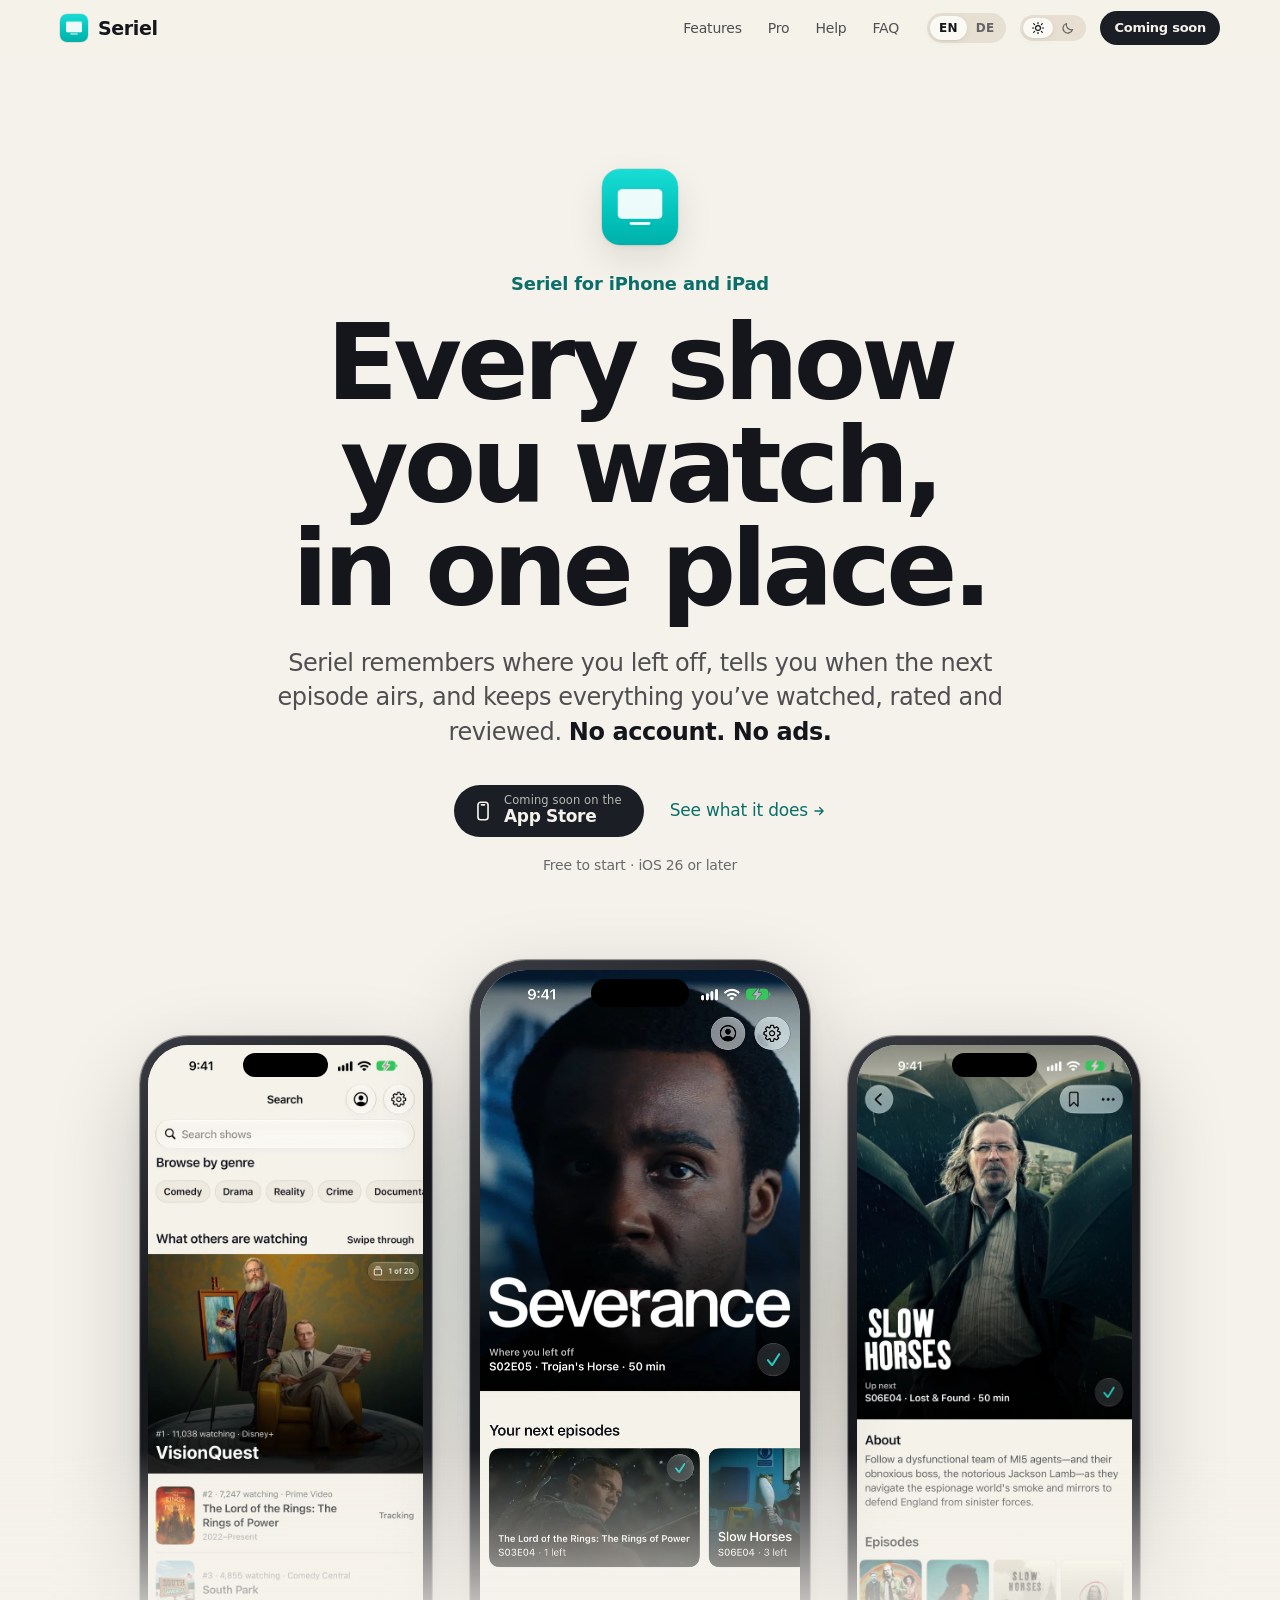
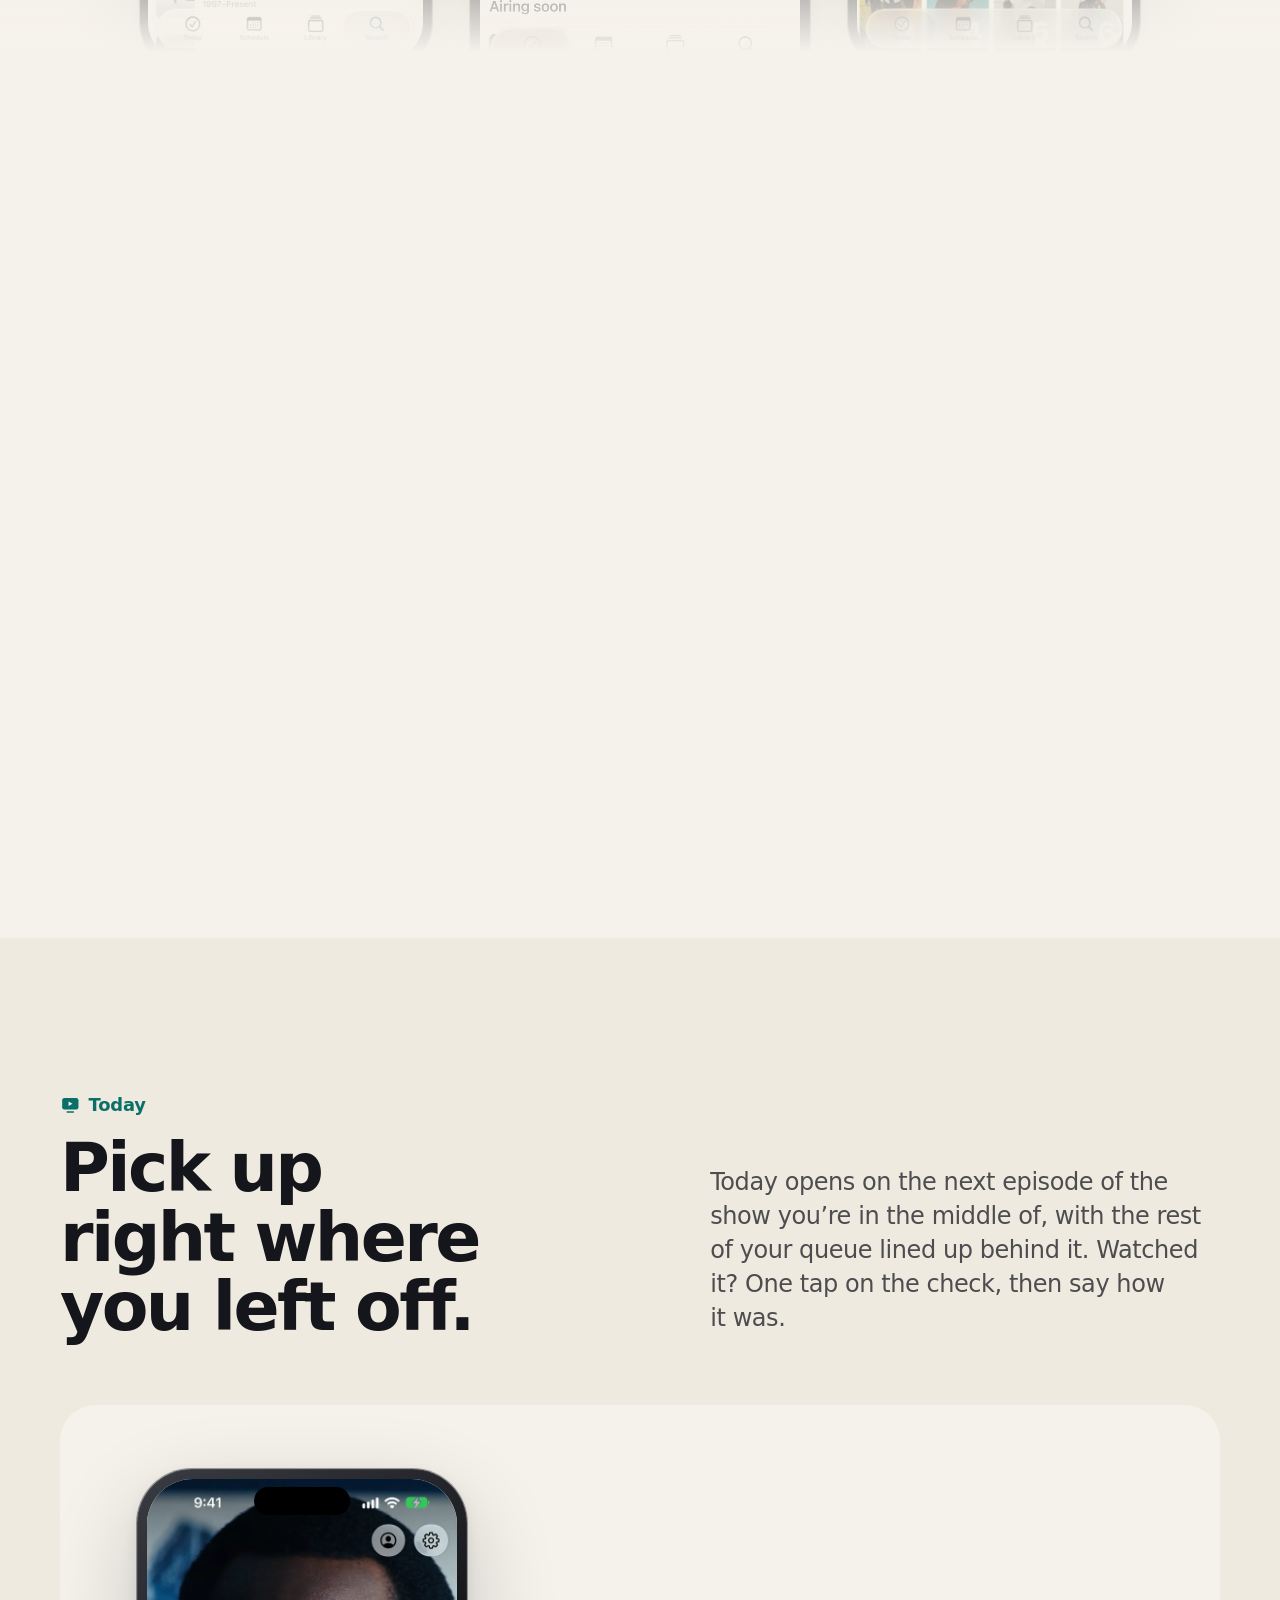
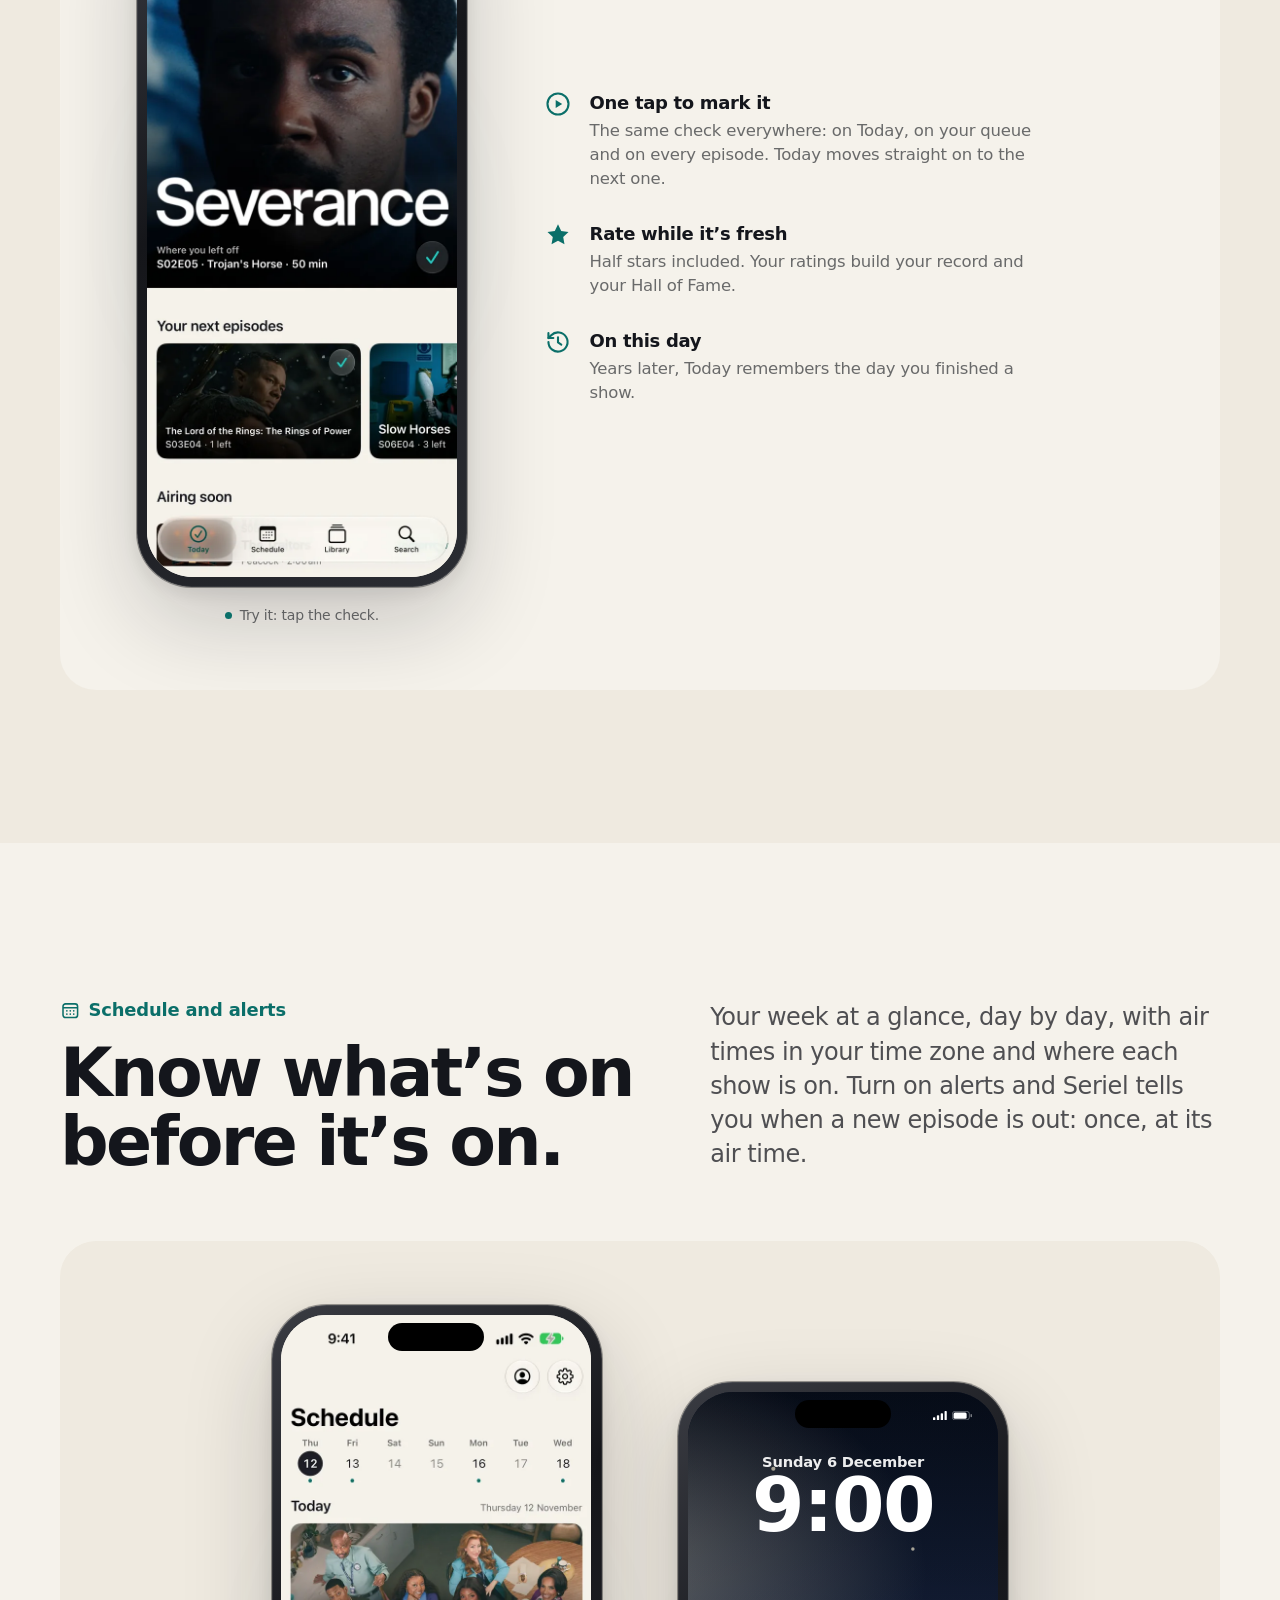
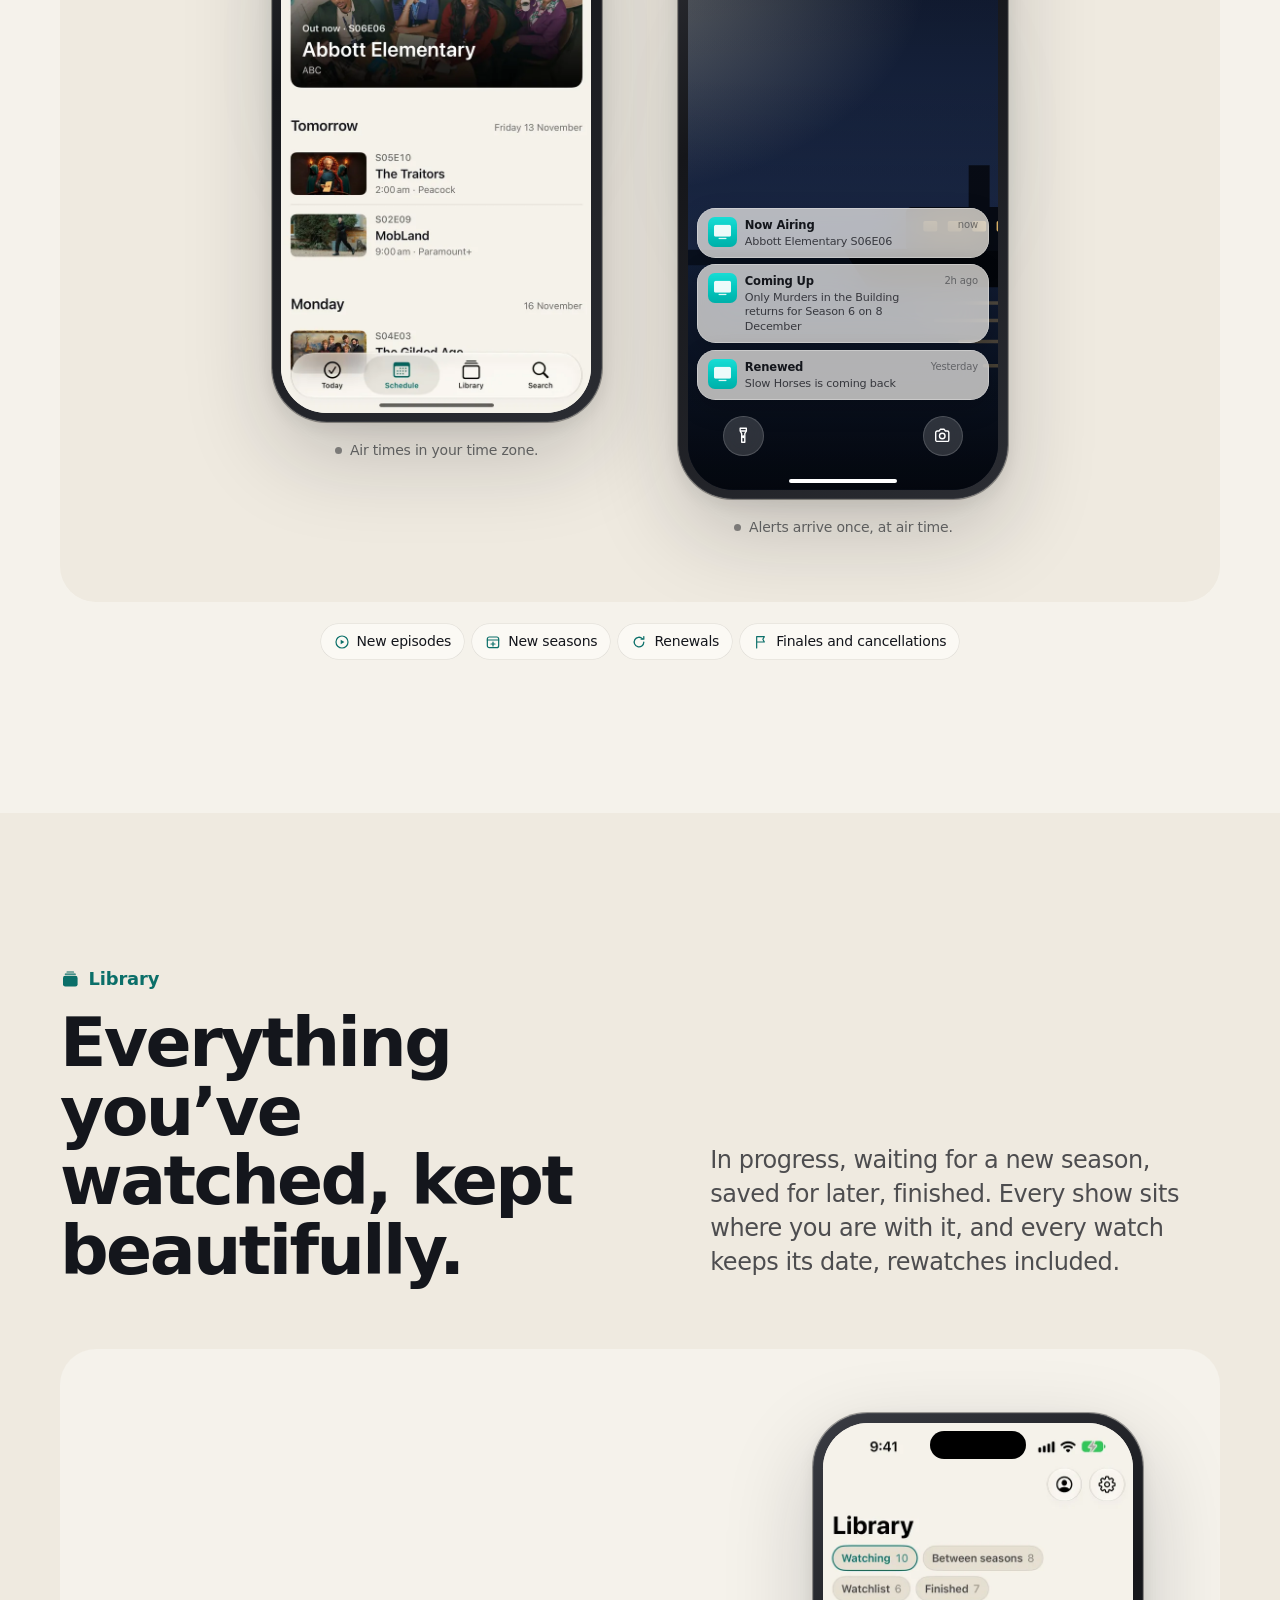
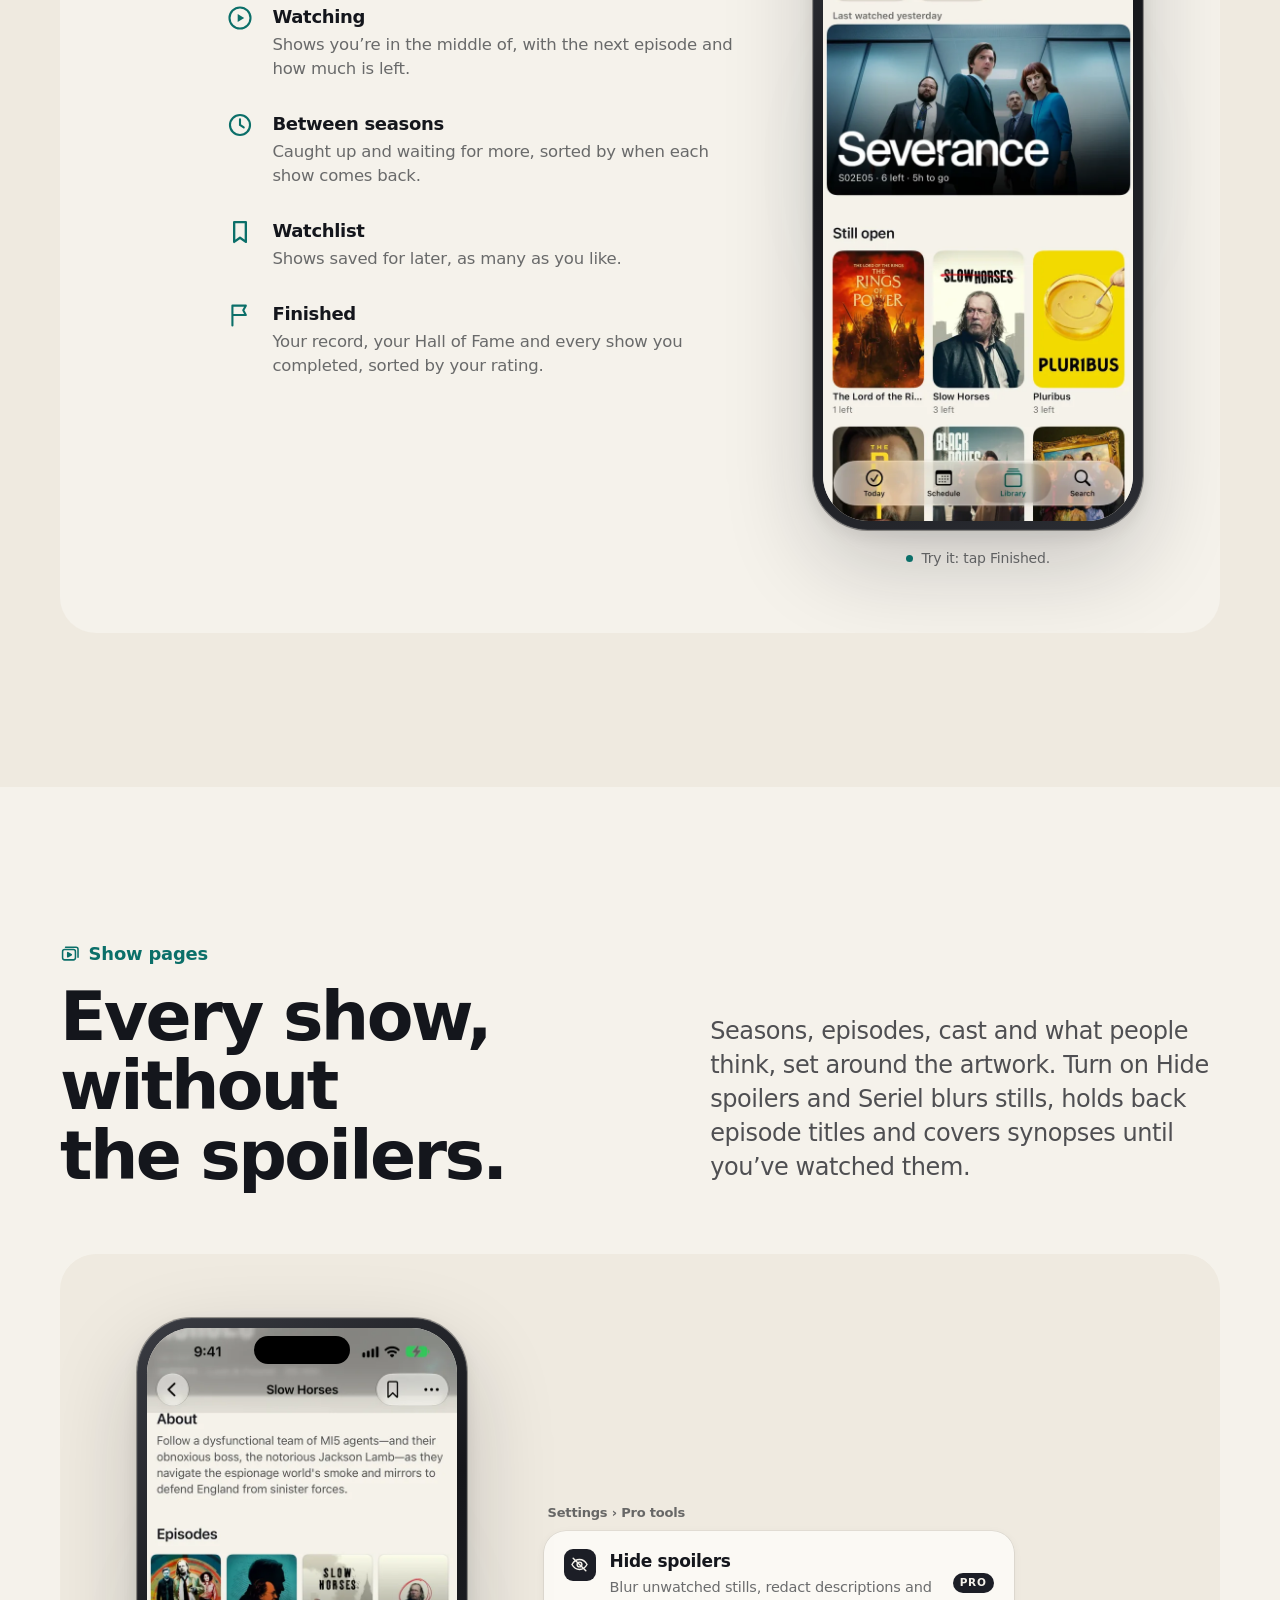
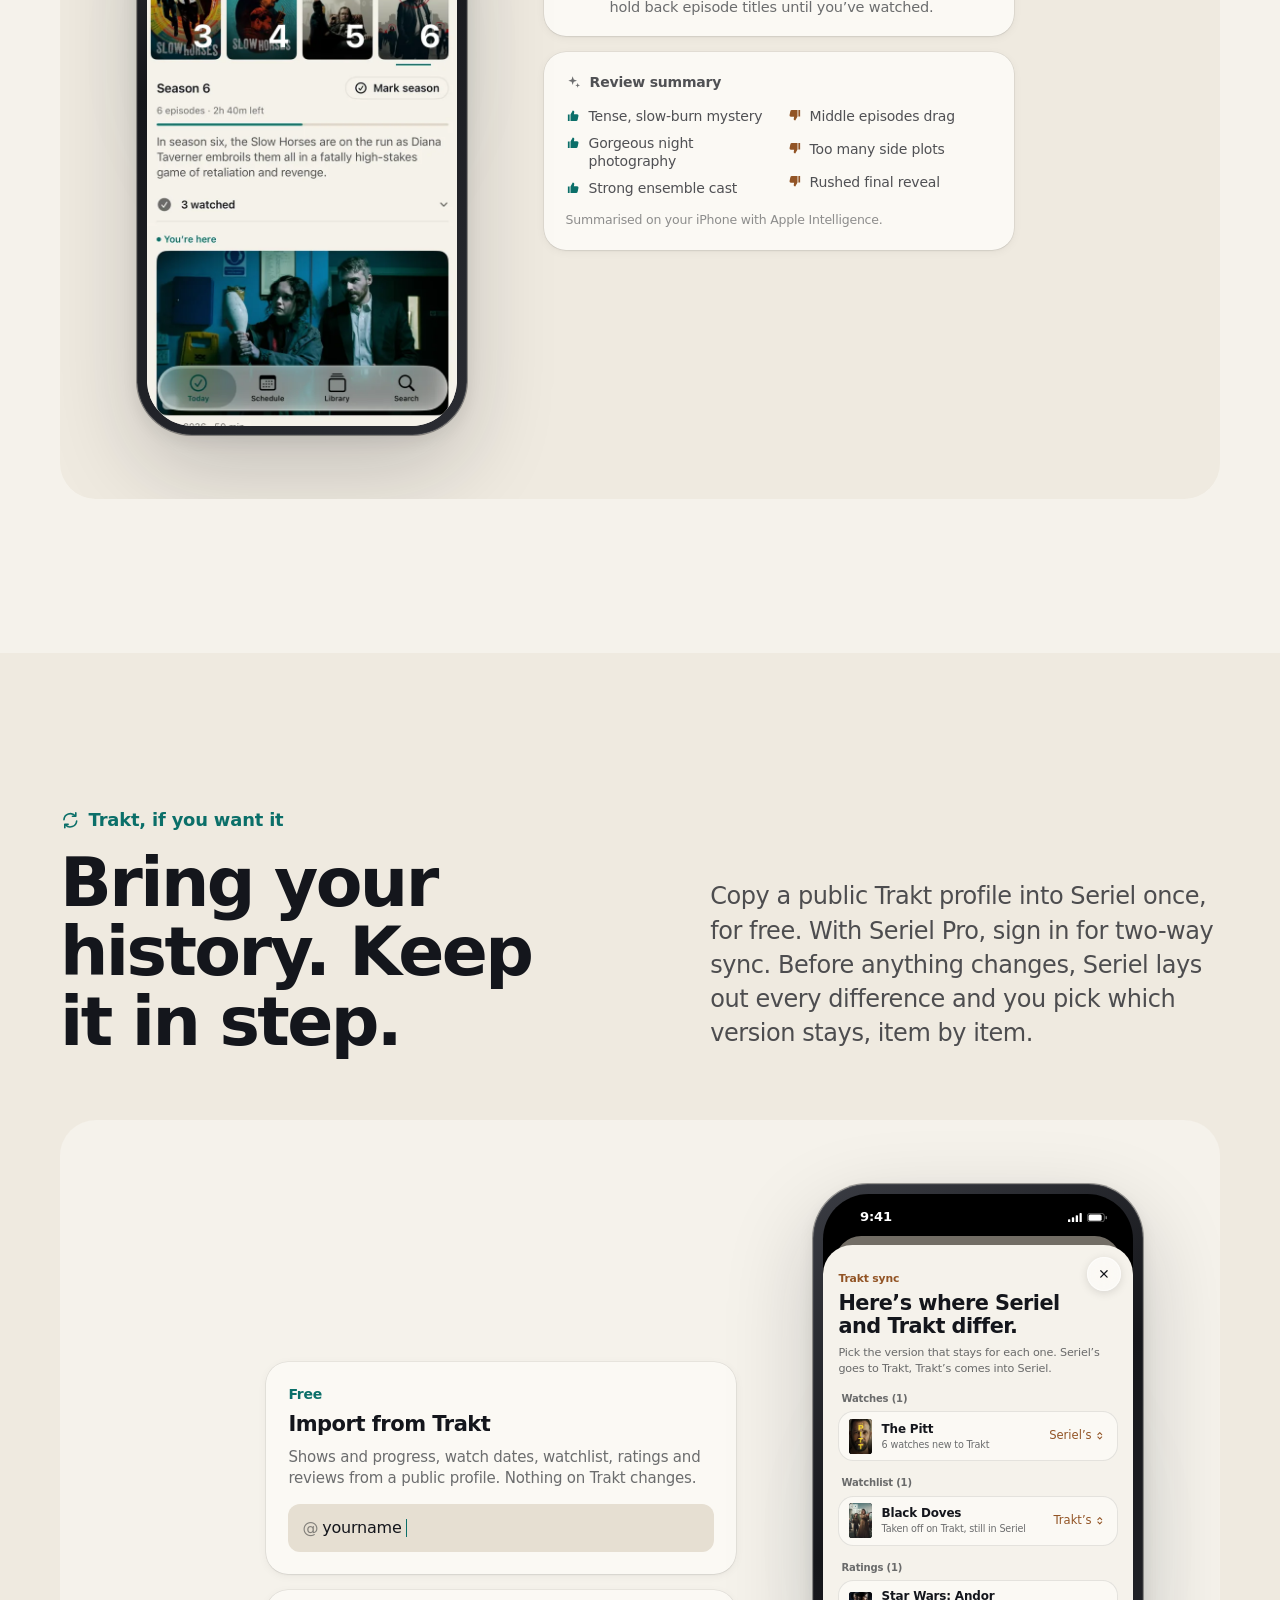
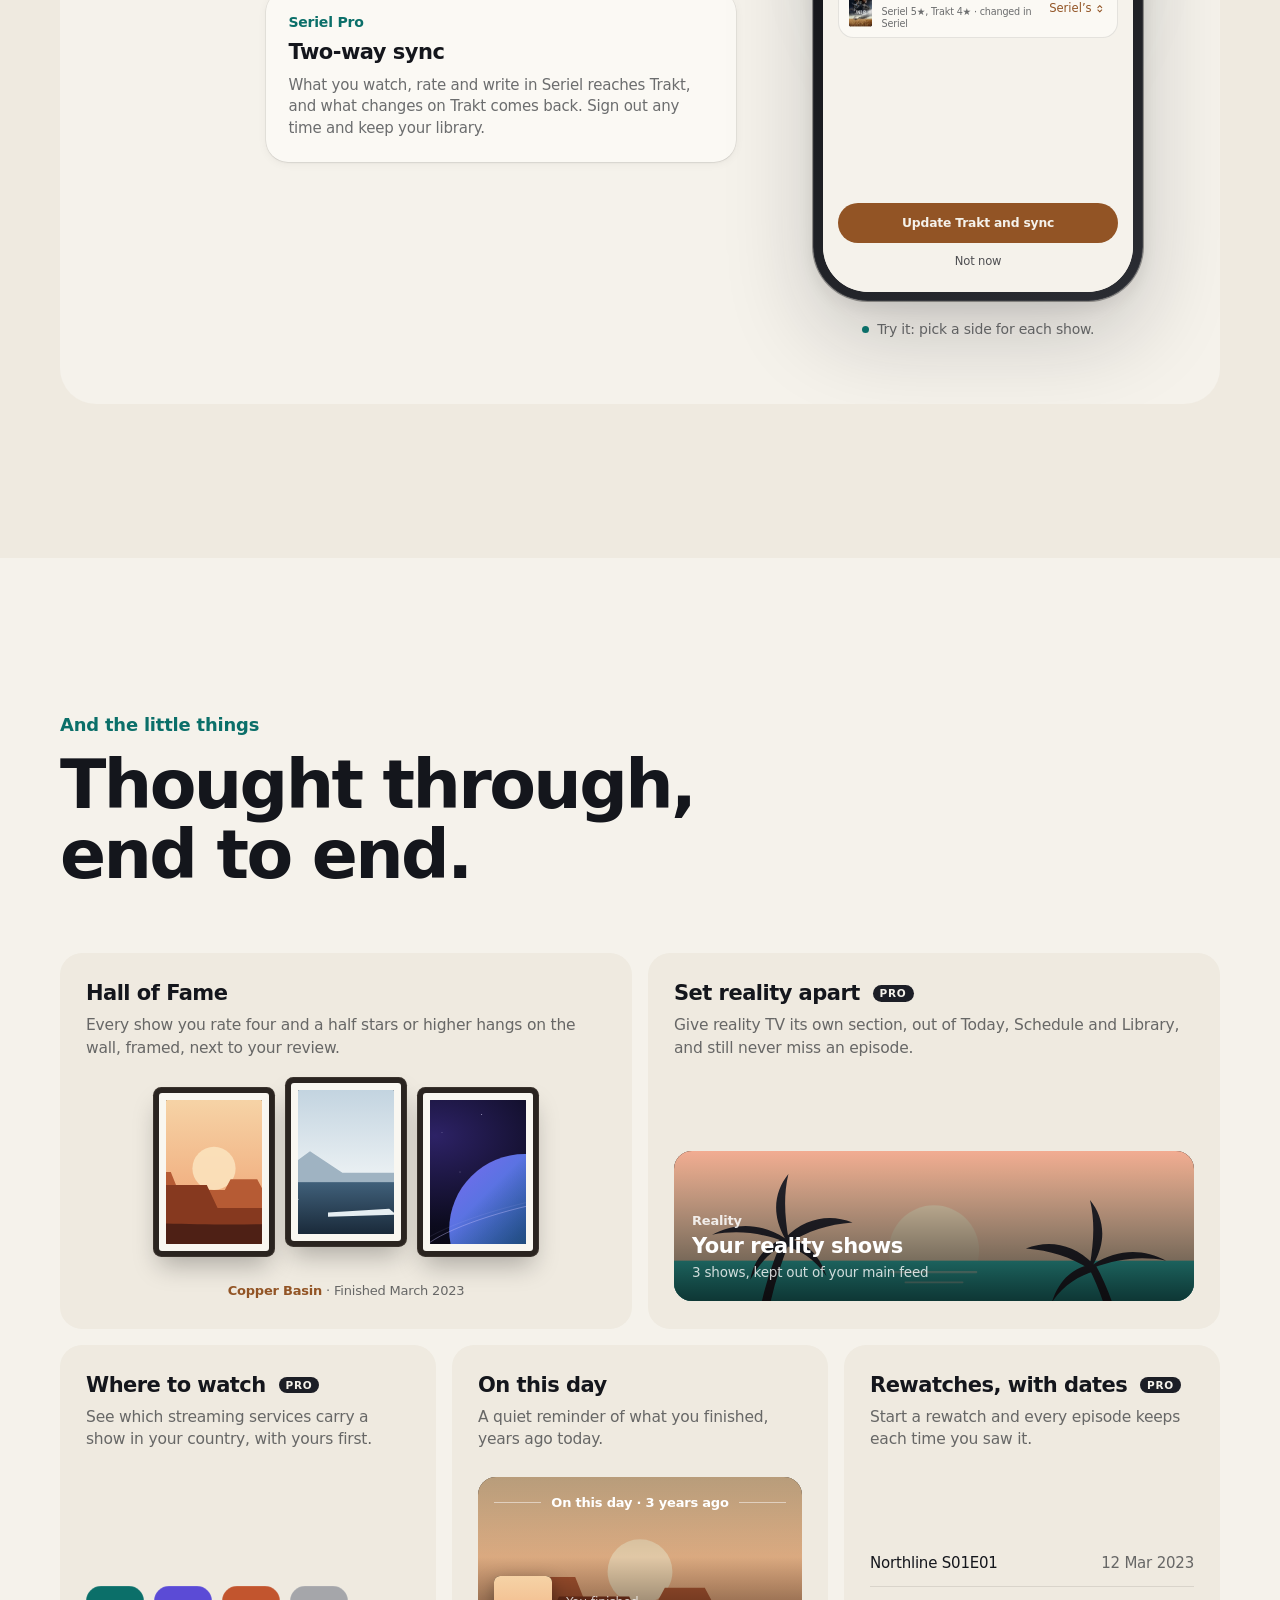
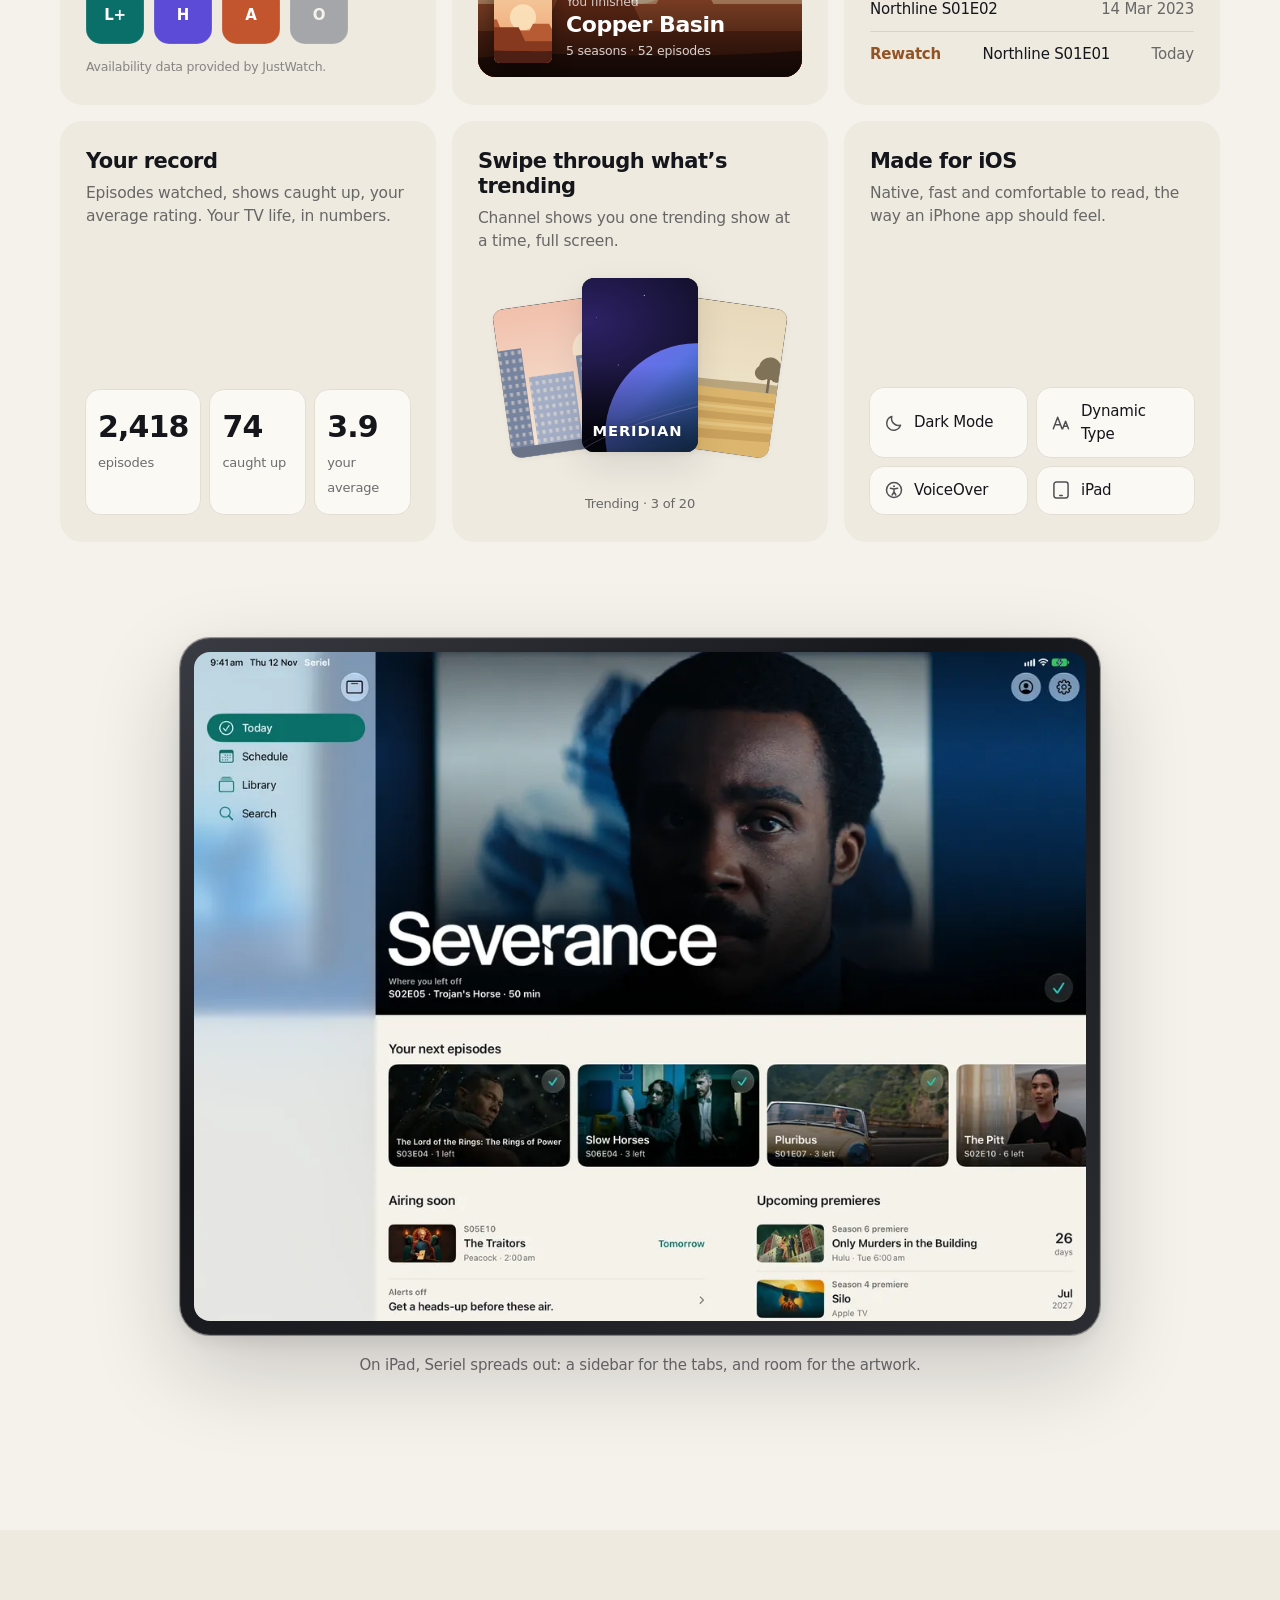
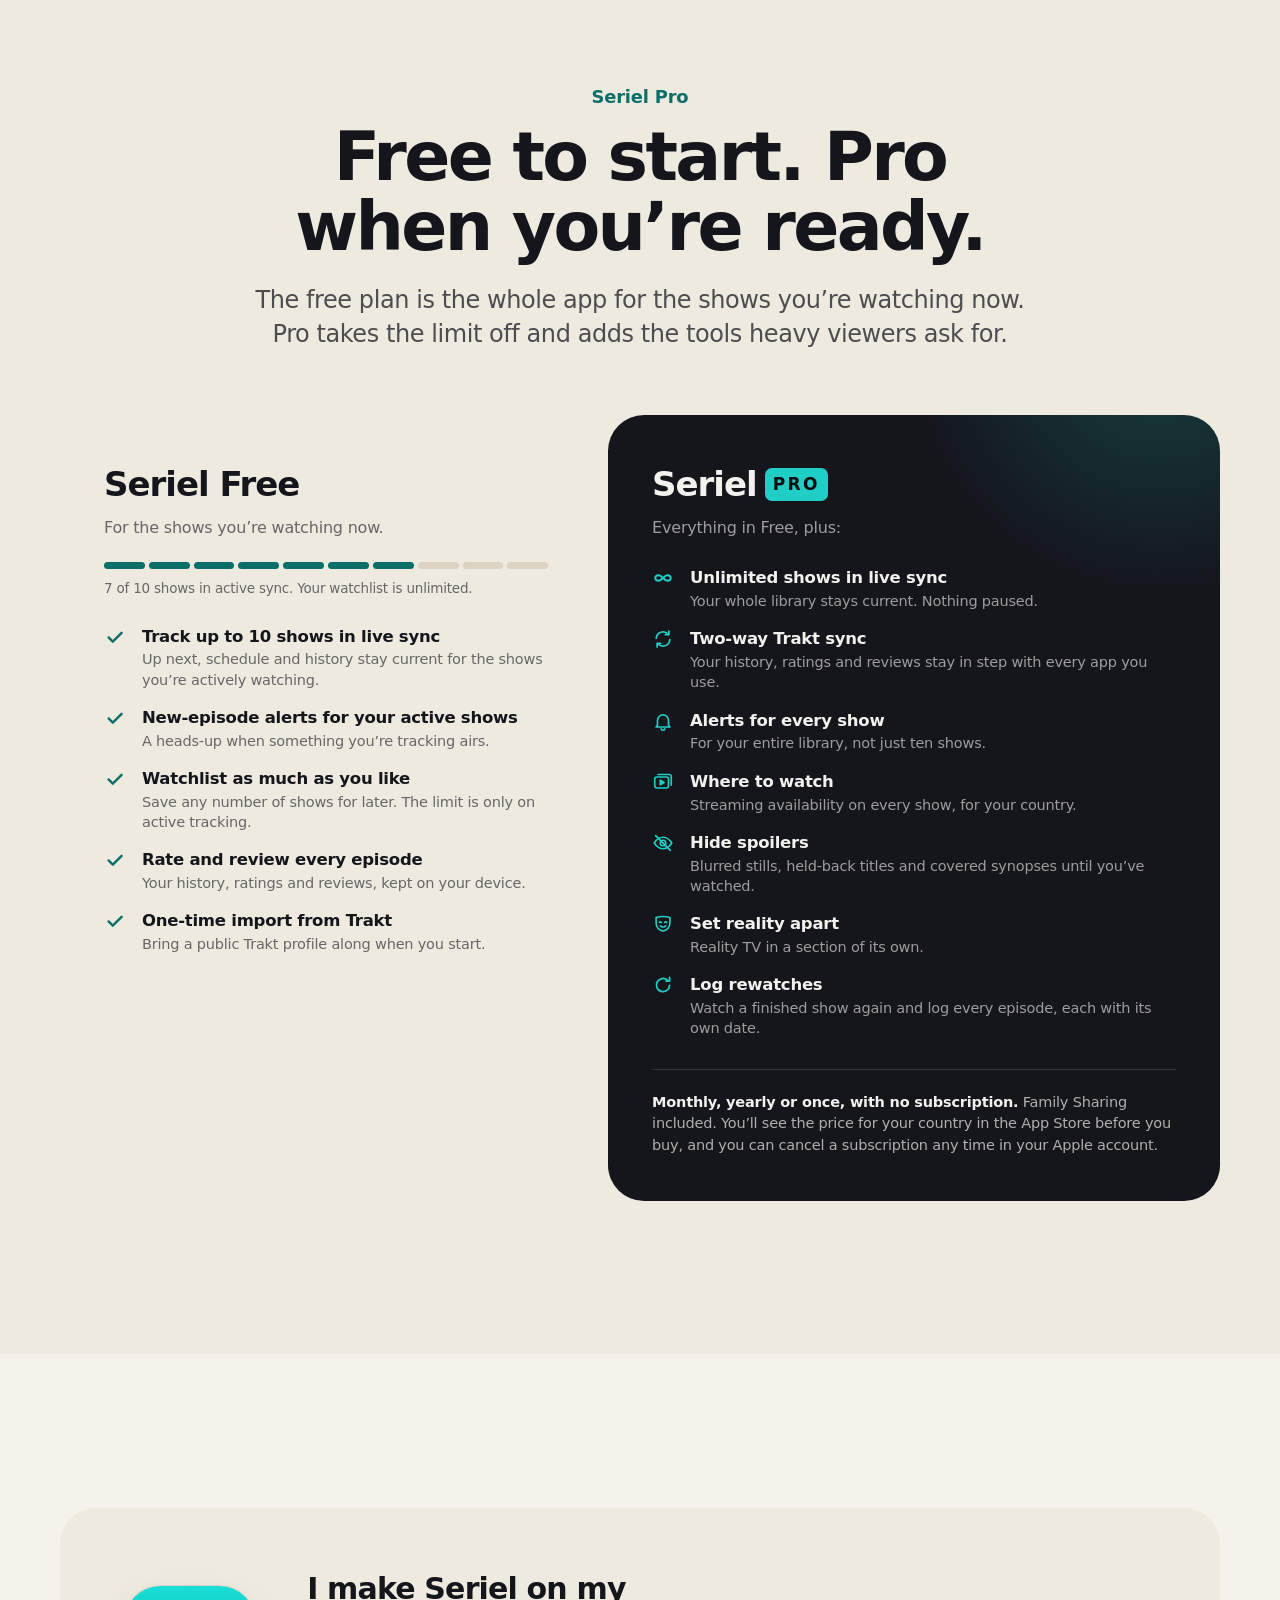
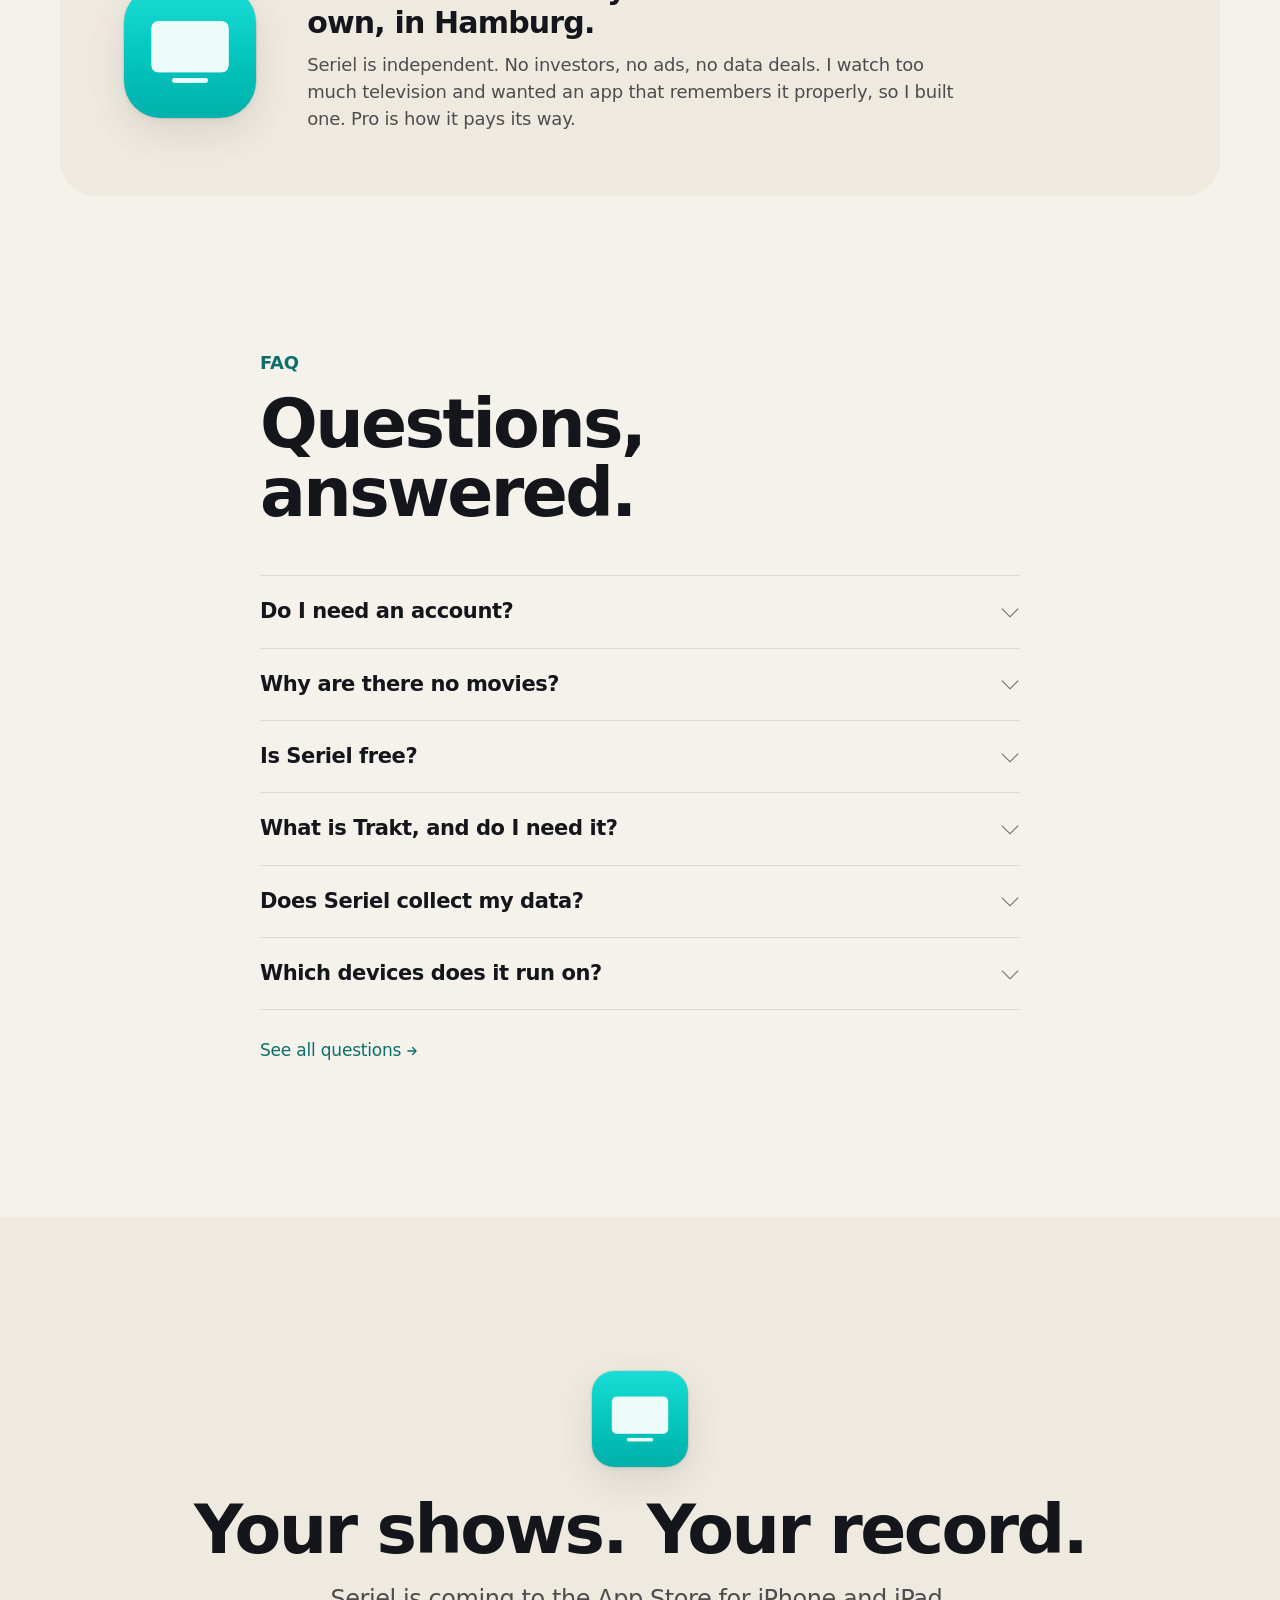
==== commit 0237f7bd: "Version the stylesheet and script so pages never get stale ones Cloudflare keeps css/site.css and js" ====
--- a/index.html
+++ b/index.html
@@ -21,7 +21,7 @@
     <link rel="icon" href="/favicon.ico" sizes="any">
     <link rel="icon" type="image/png" sizes="32x32" href="/images/favicon-32.png">
     <link rel="apple-touch-icon" href="/images/apple-touch-icon.png">
-    <link rel="stylesheet" href="/css/site.css">
+    <link rel="stylesheet" href="/css/site.css?v=20261116">
     <script>
         // Before paint: mark JS on, pick the language (saved choice, else the browser's).
         (function () {
@@ -1071,6 +1071,6 @@
   </div>
 </footer>
 
-<script src="/js/site.js"></script>
+<script src="/js/site.js?v=20261116"></script>
 </body>
 </html>
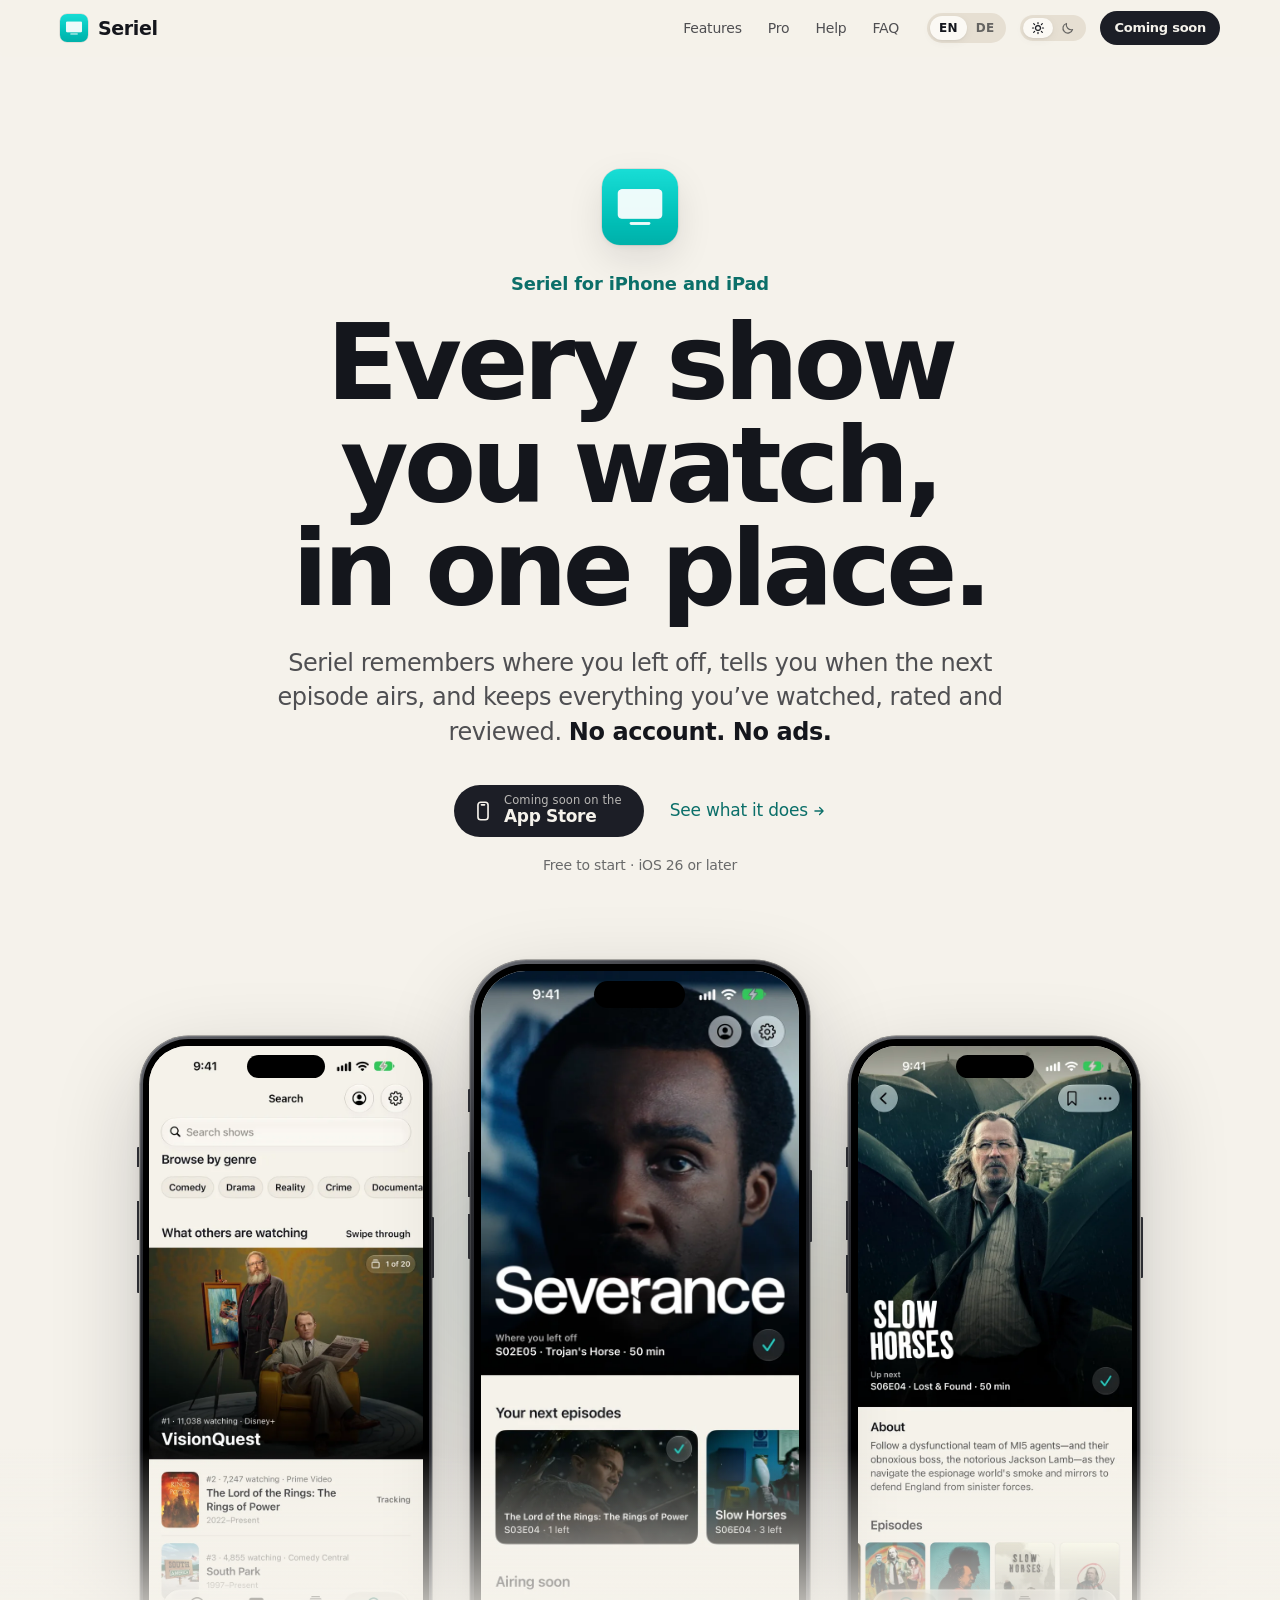
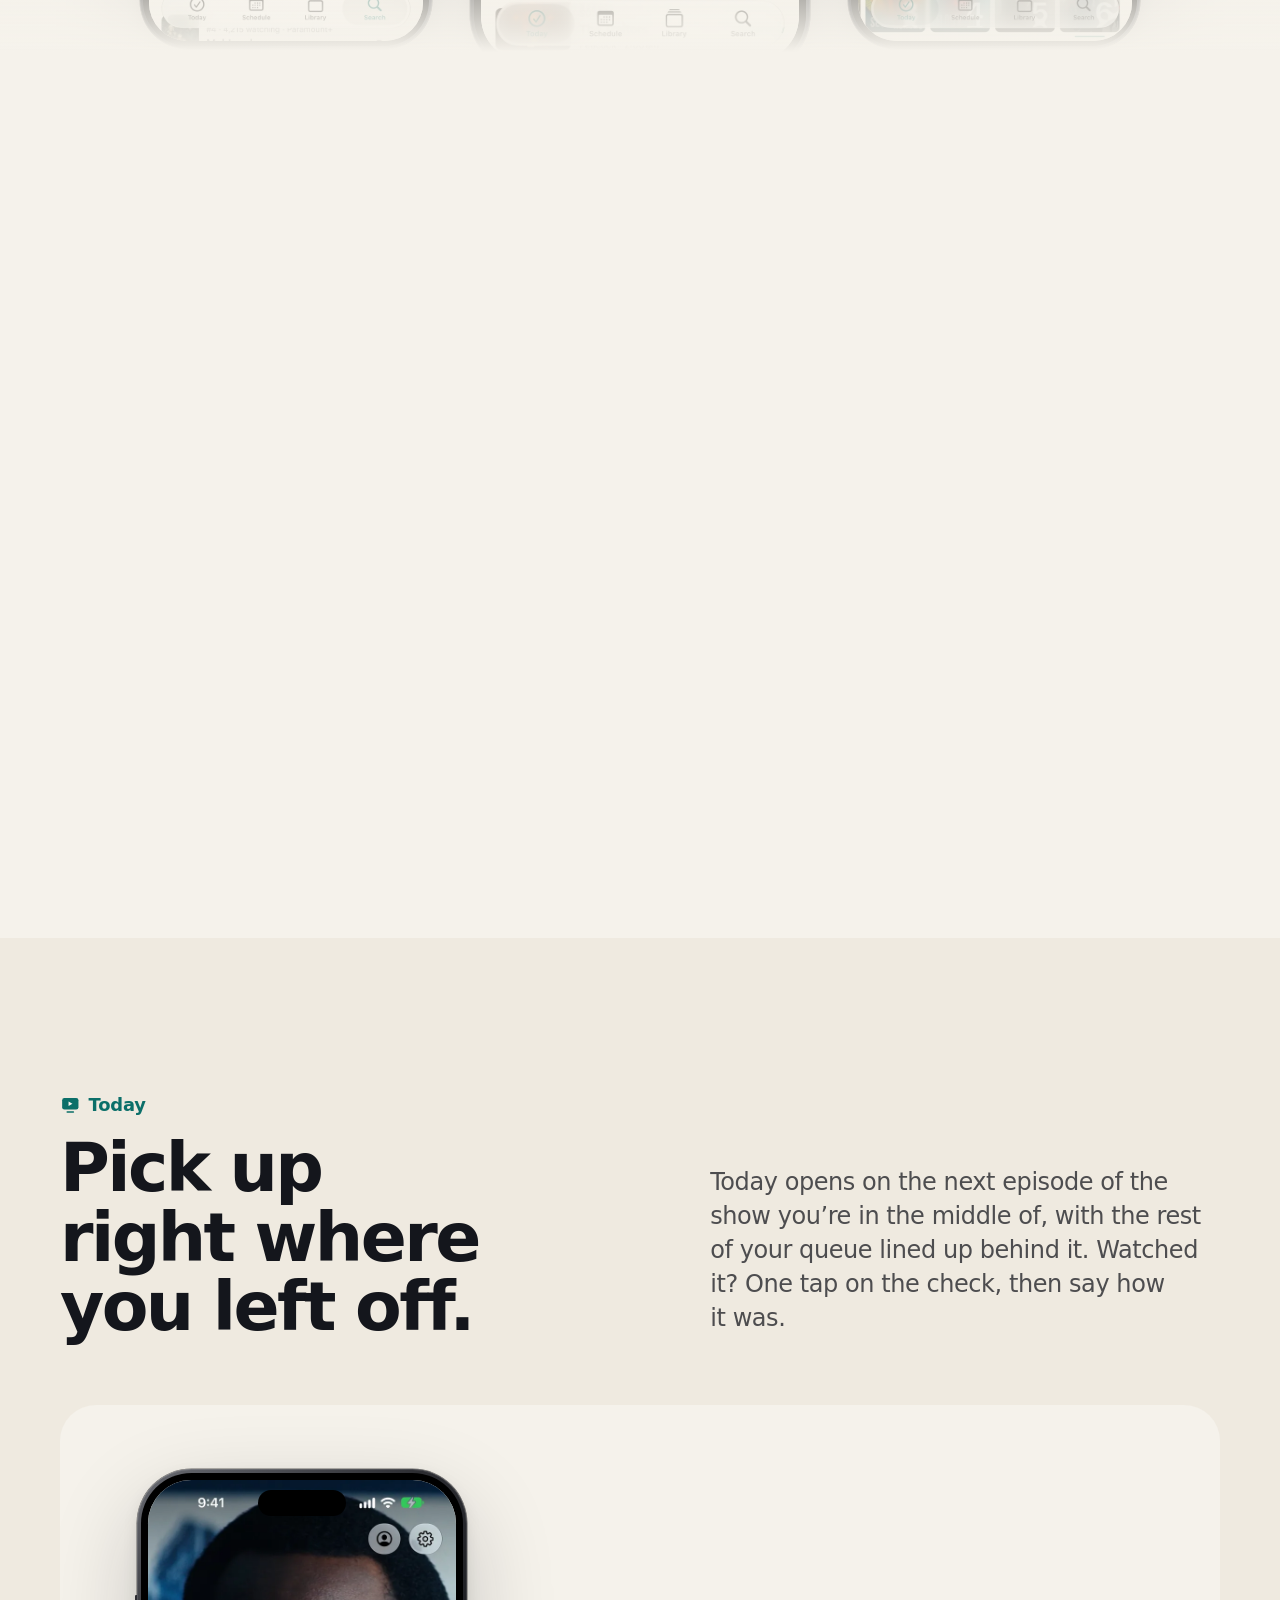
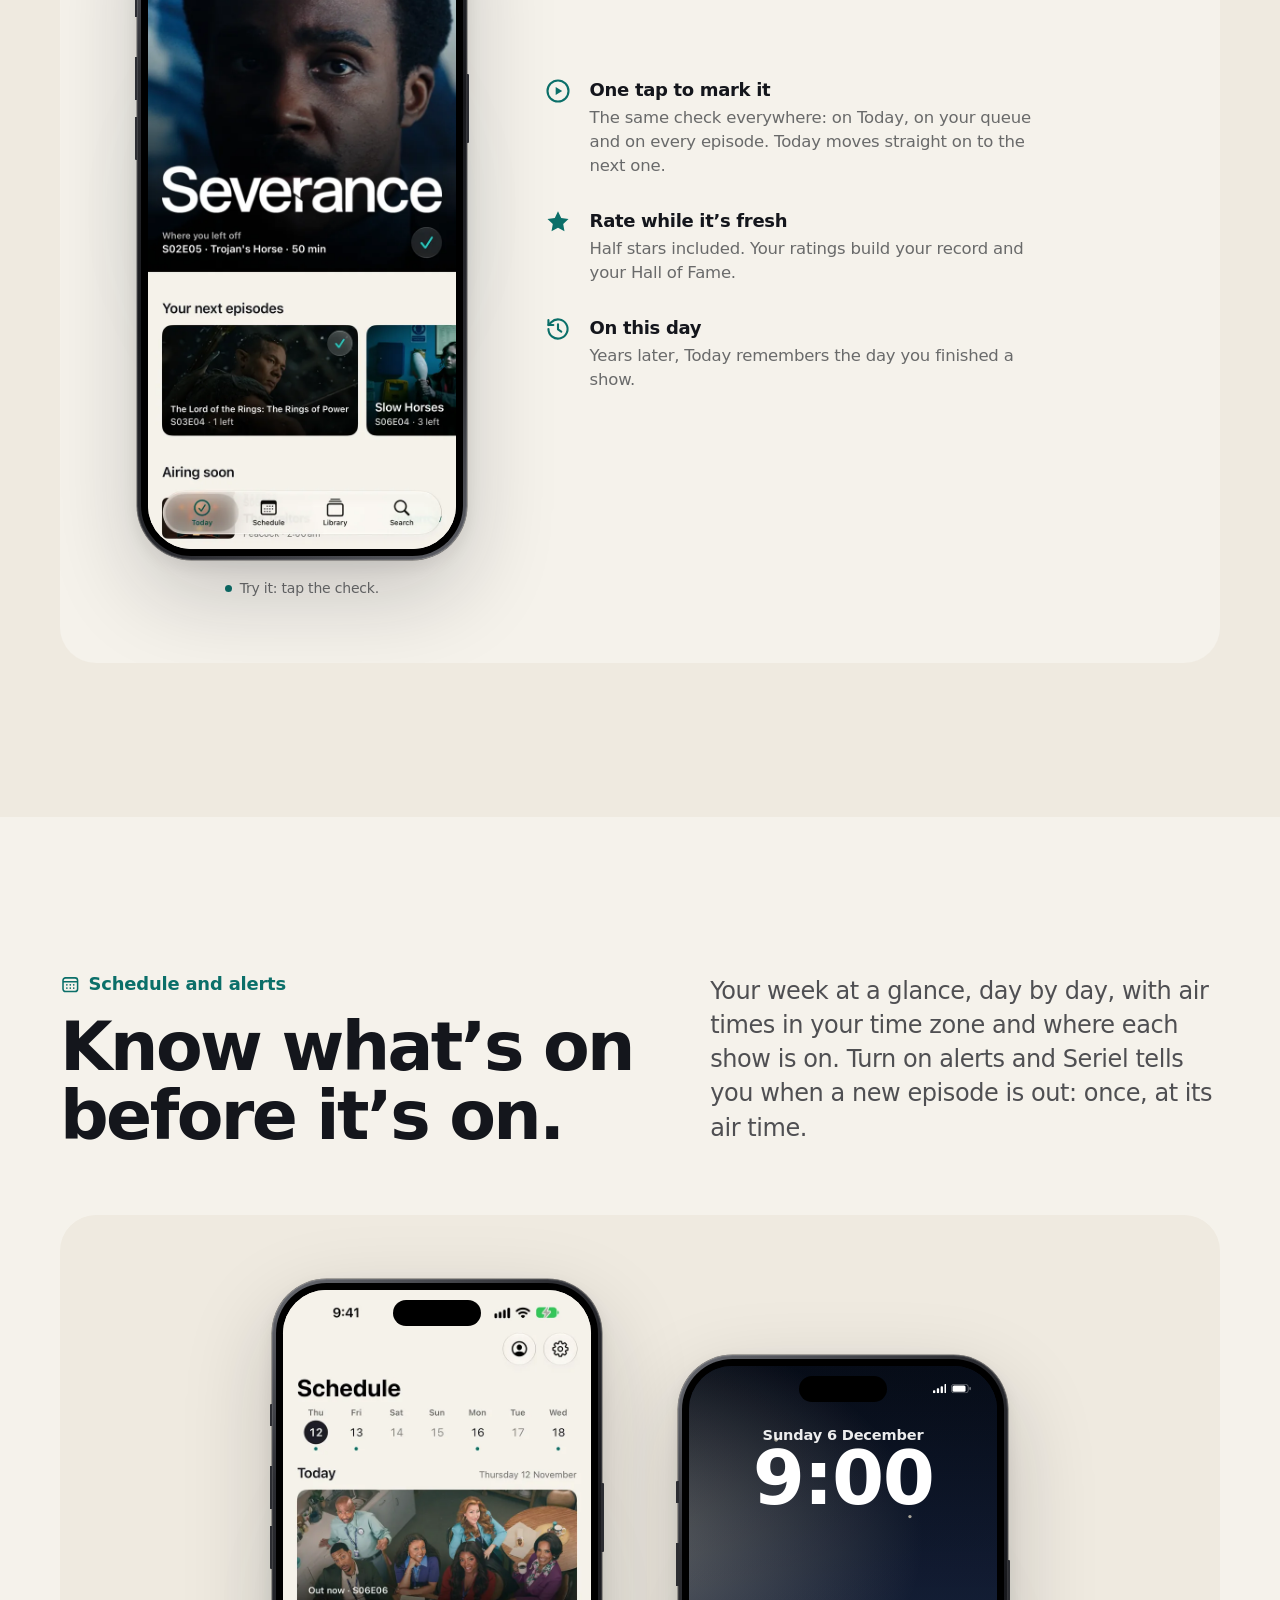
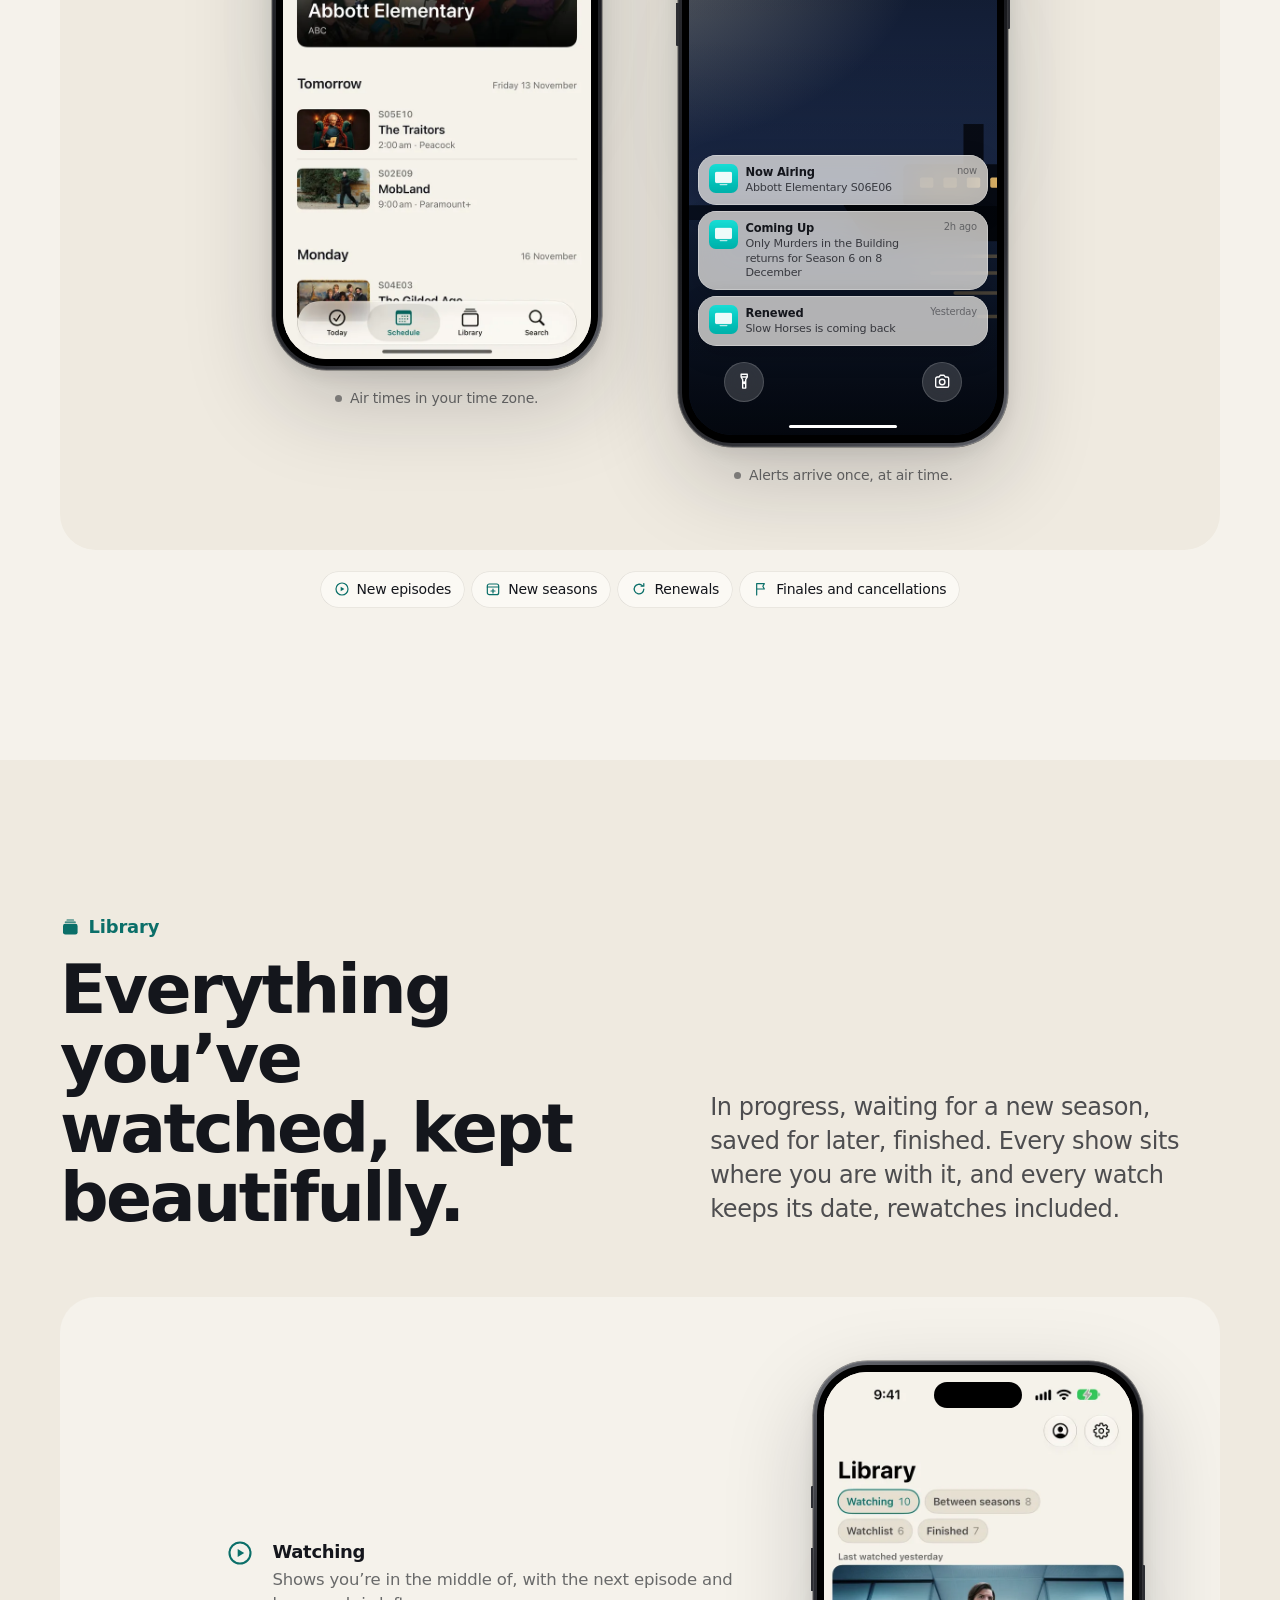
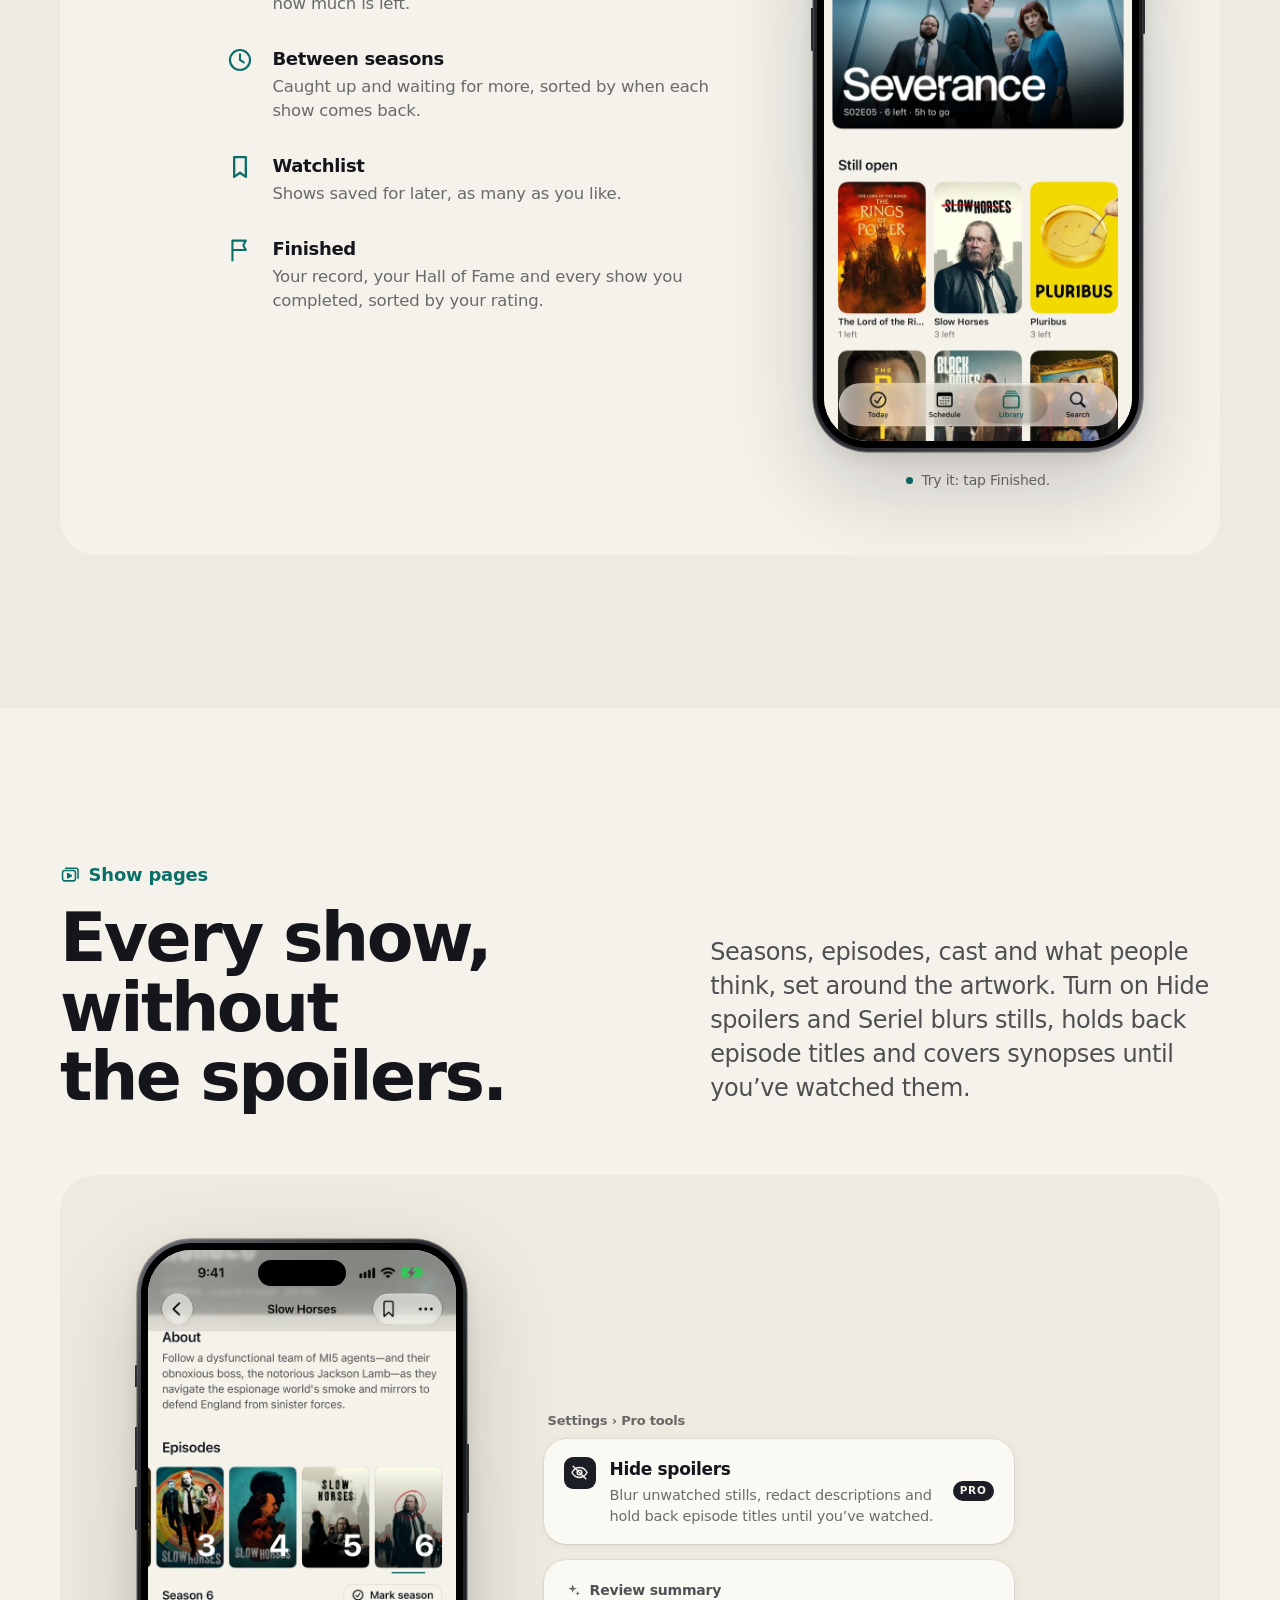
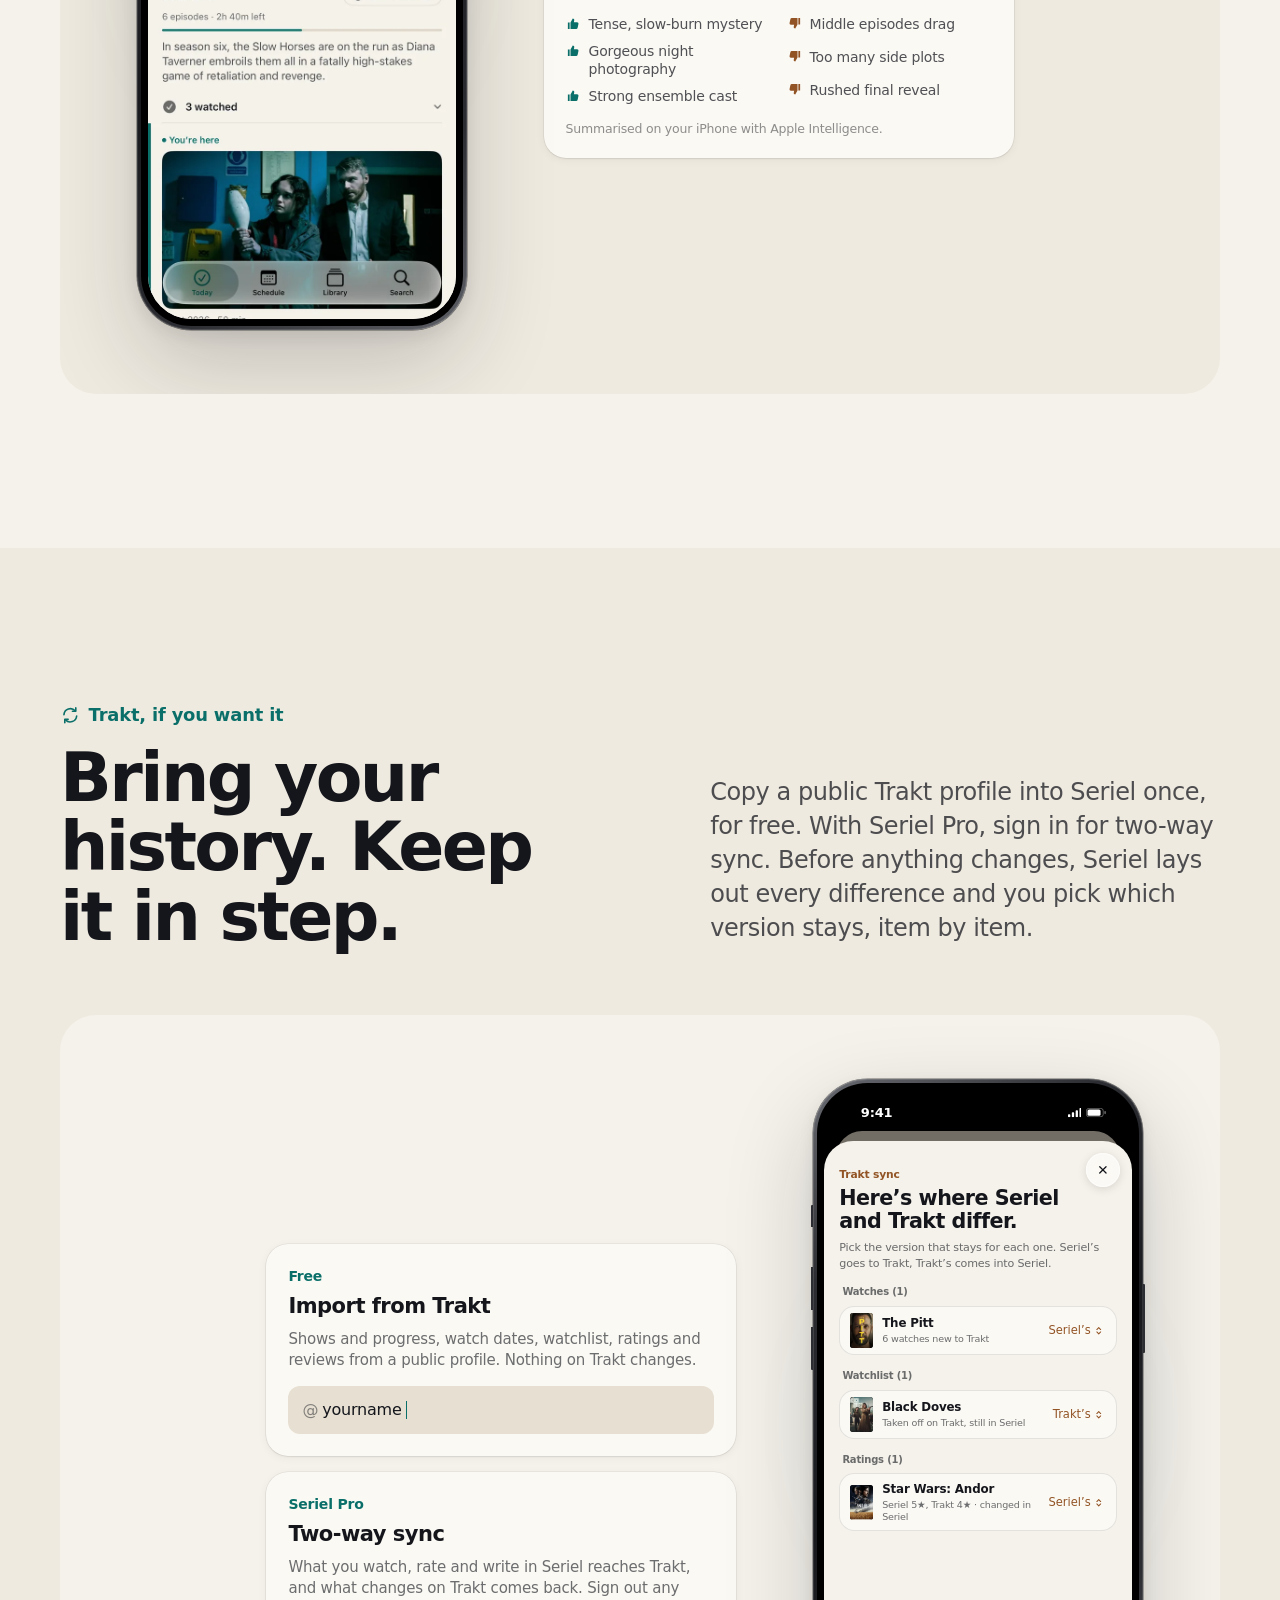
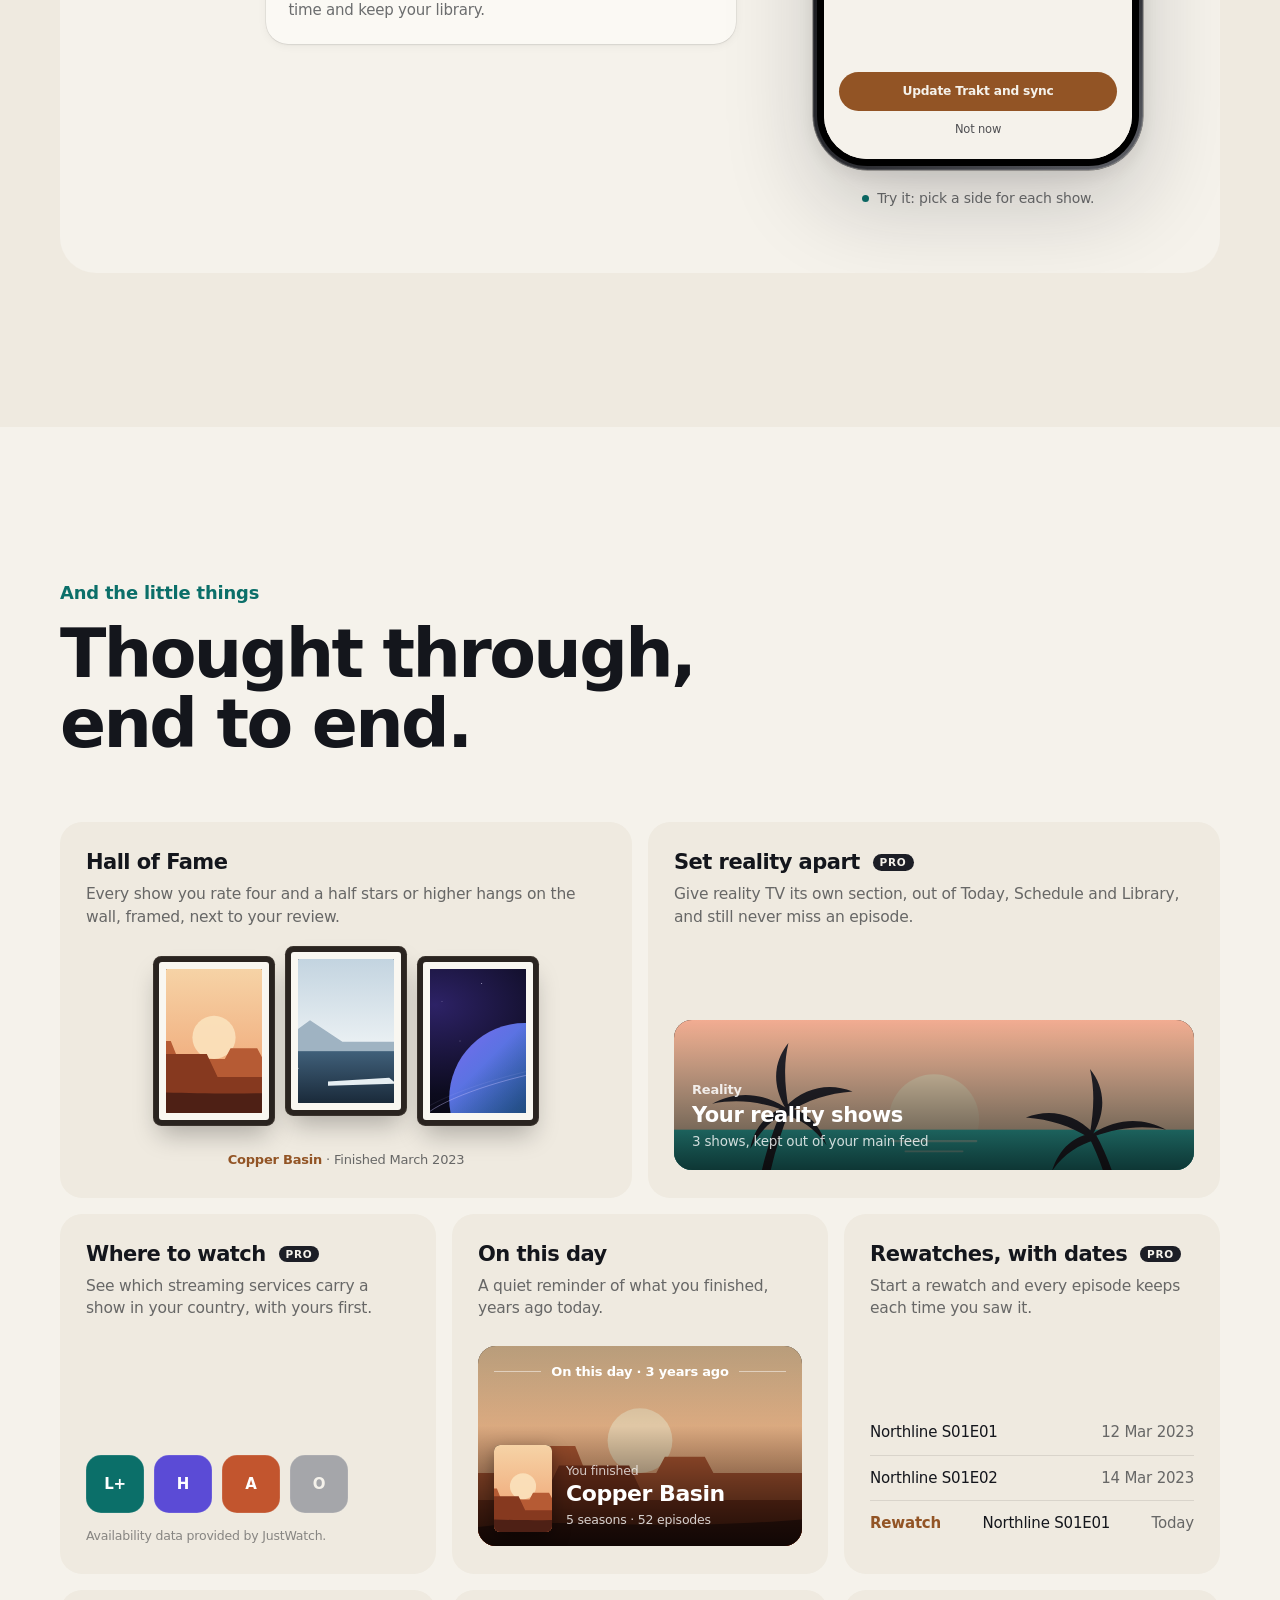
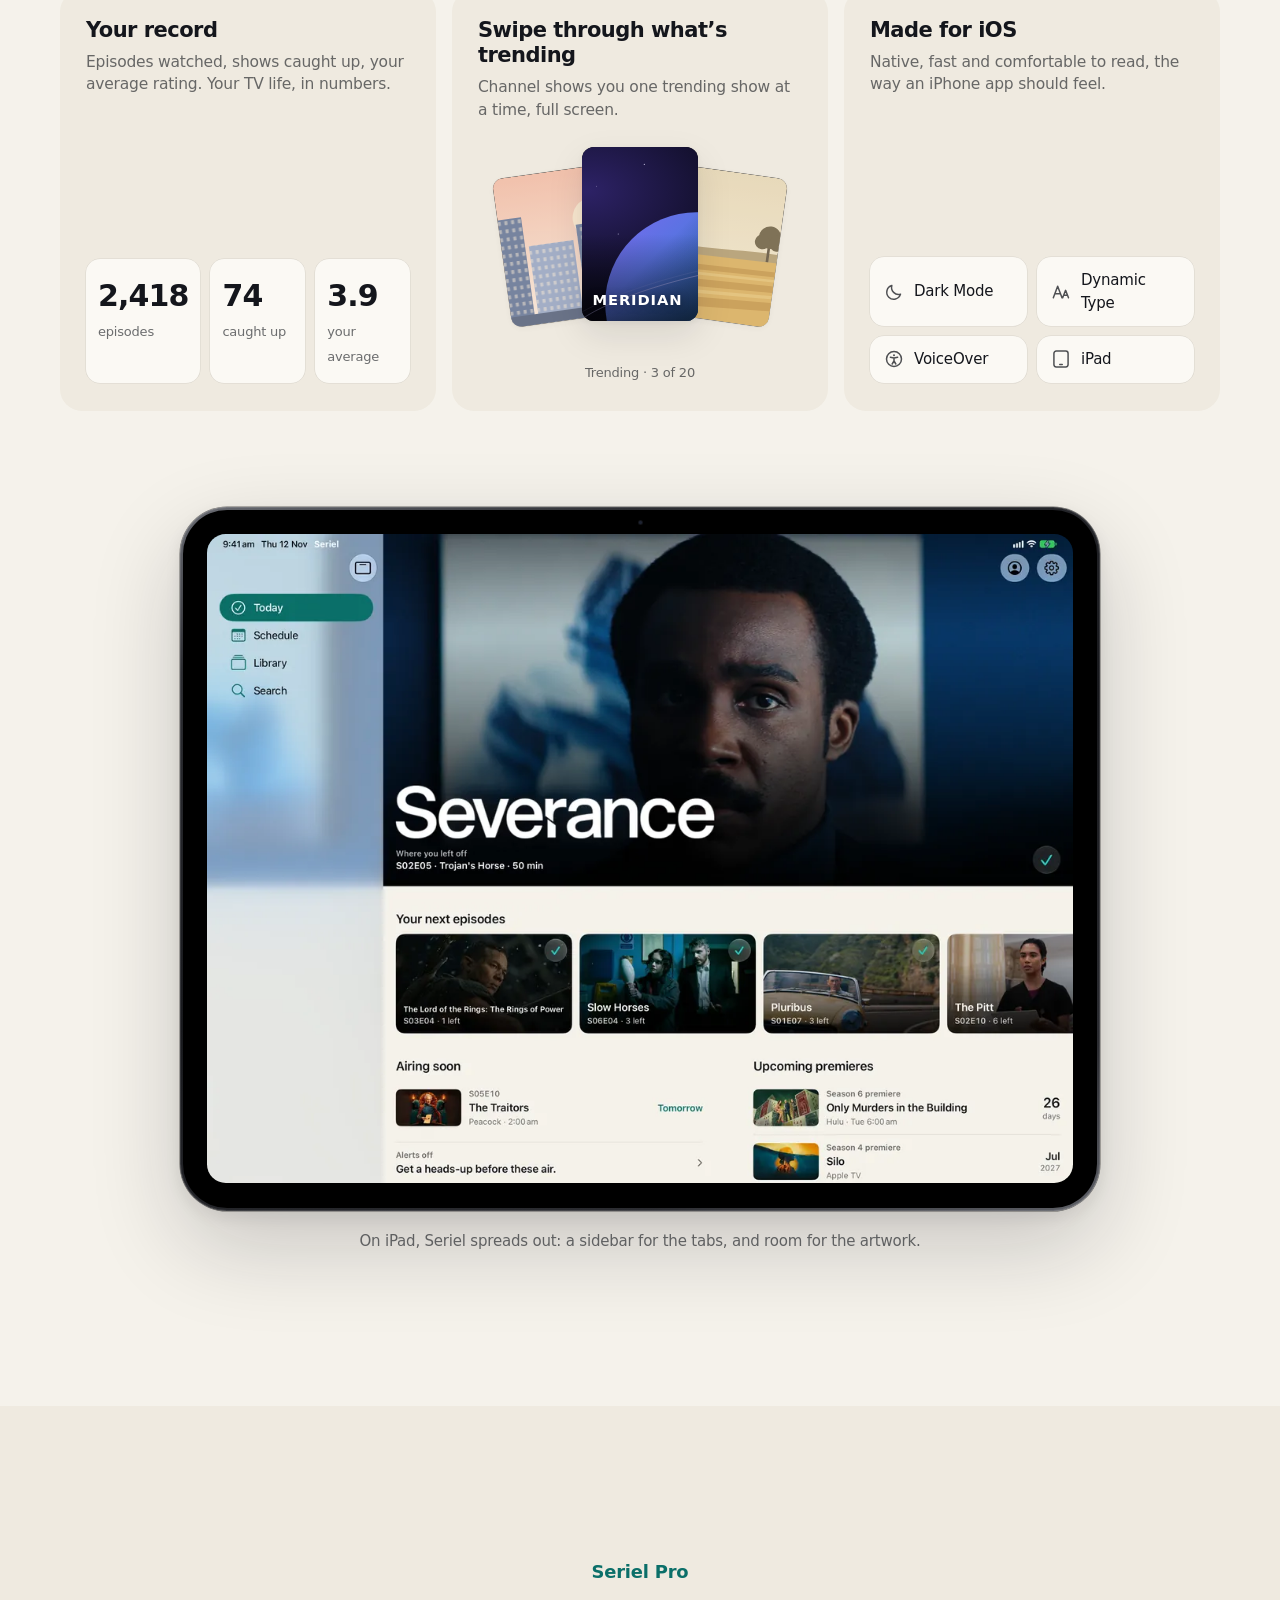
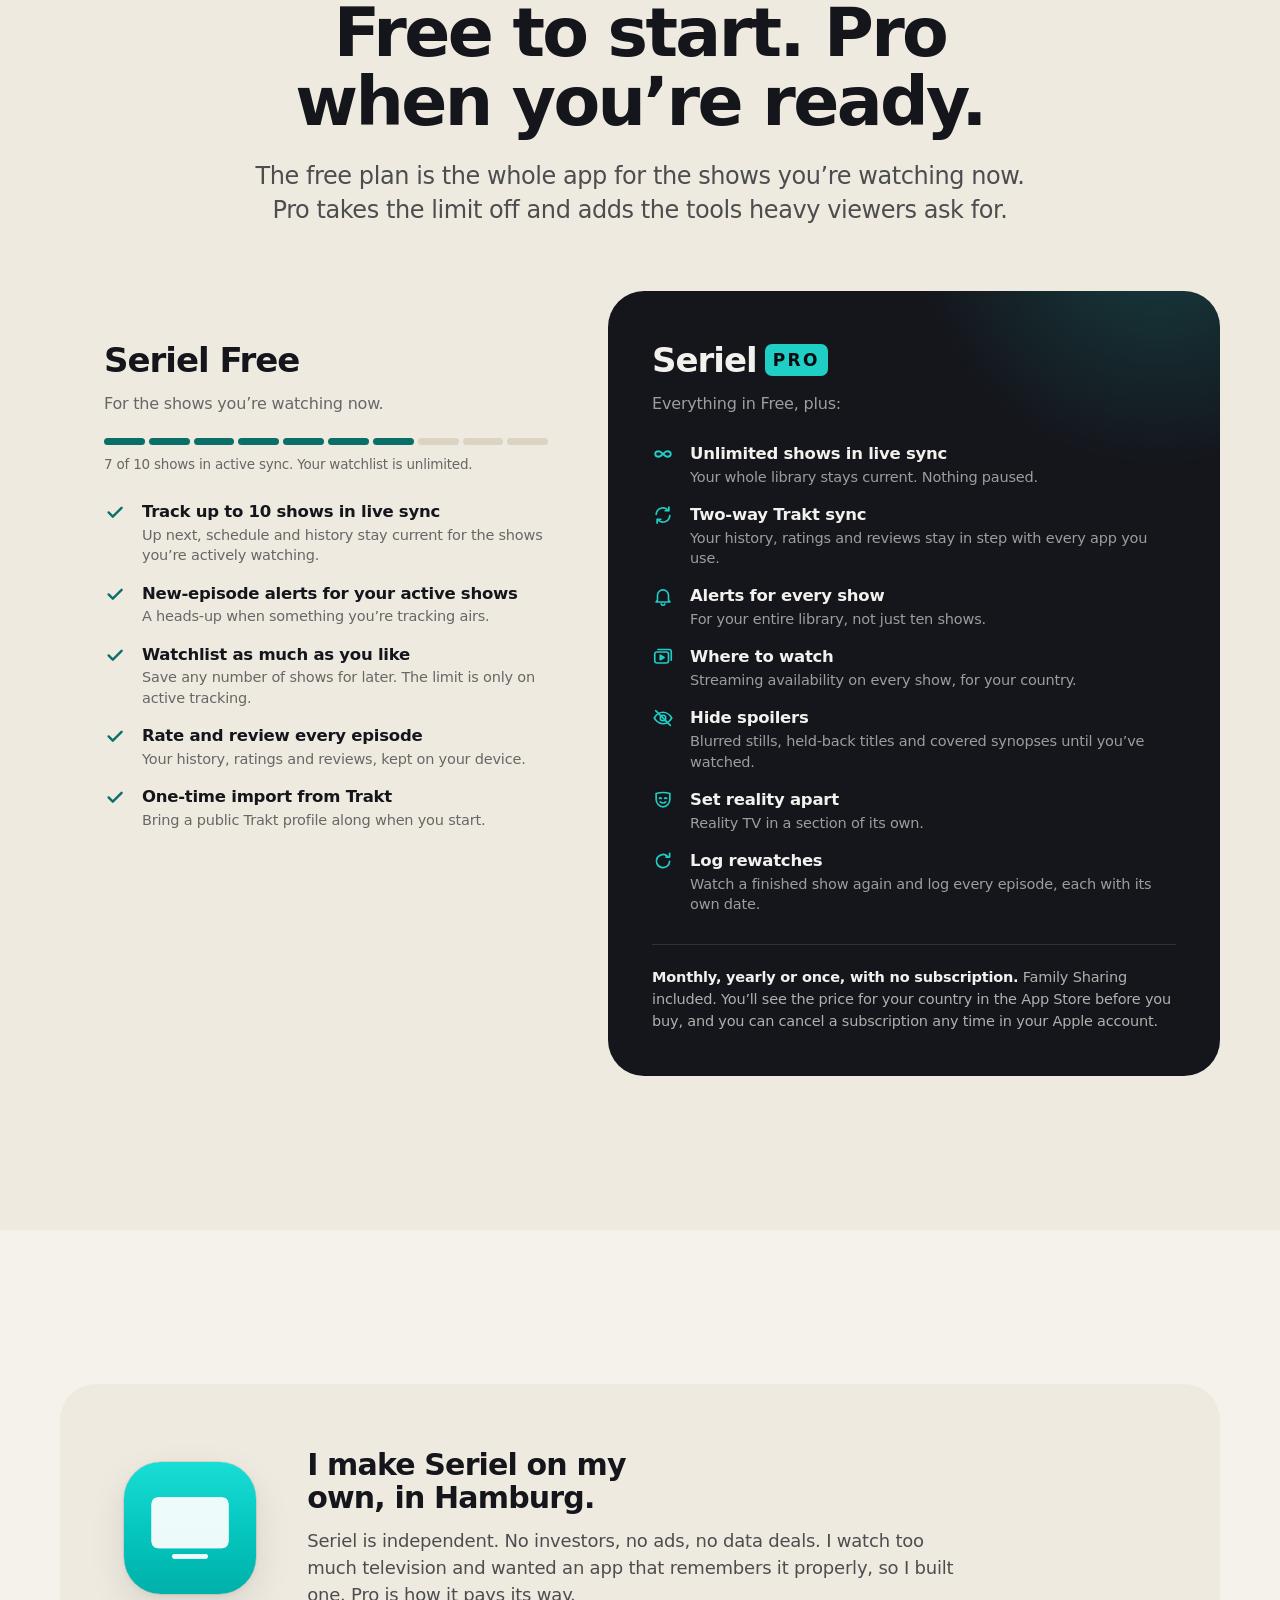
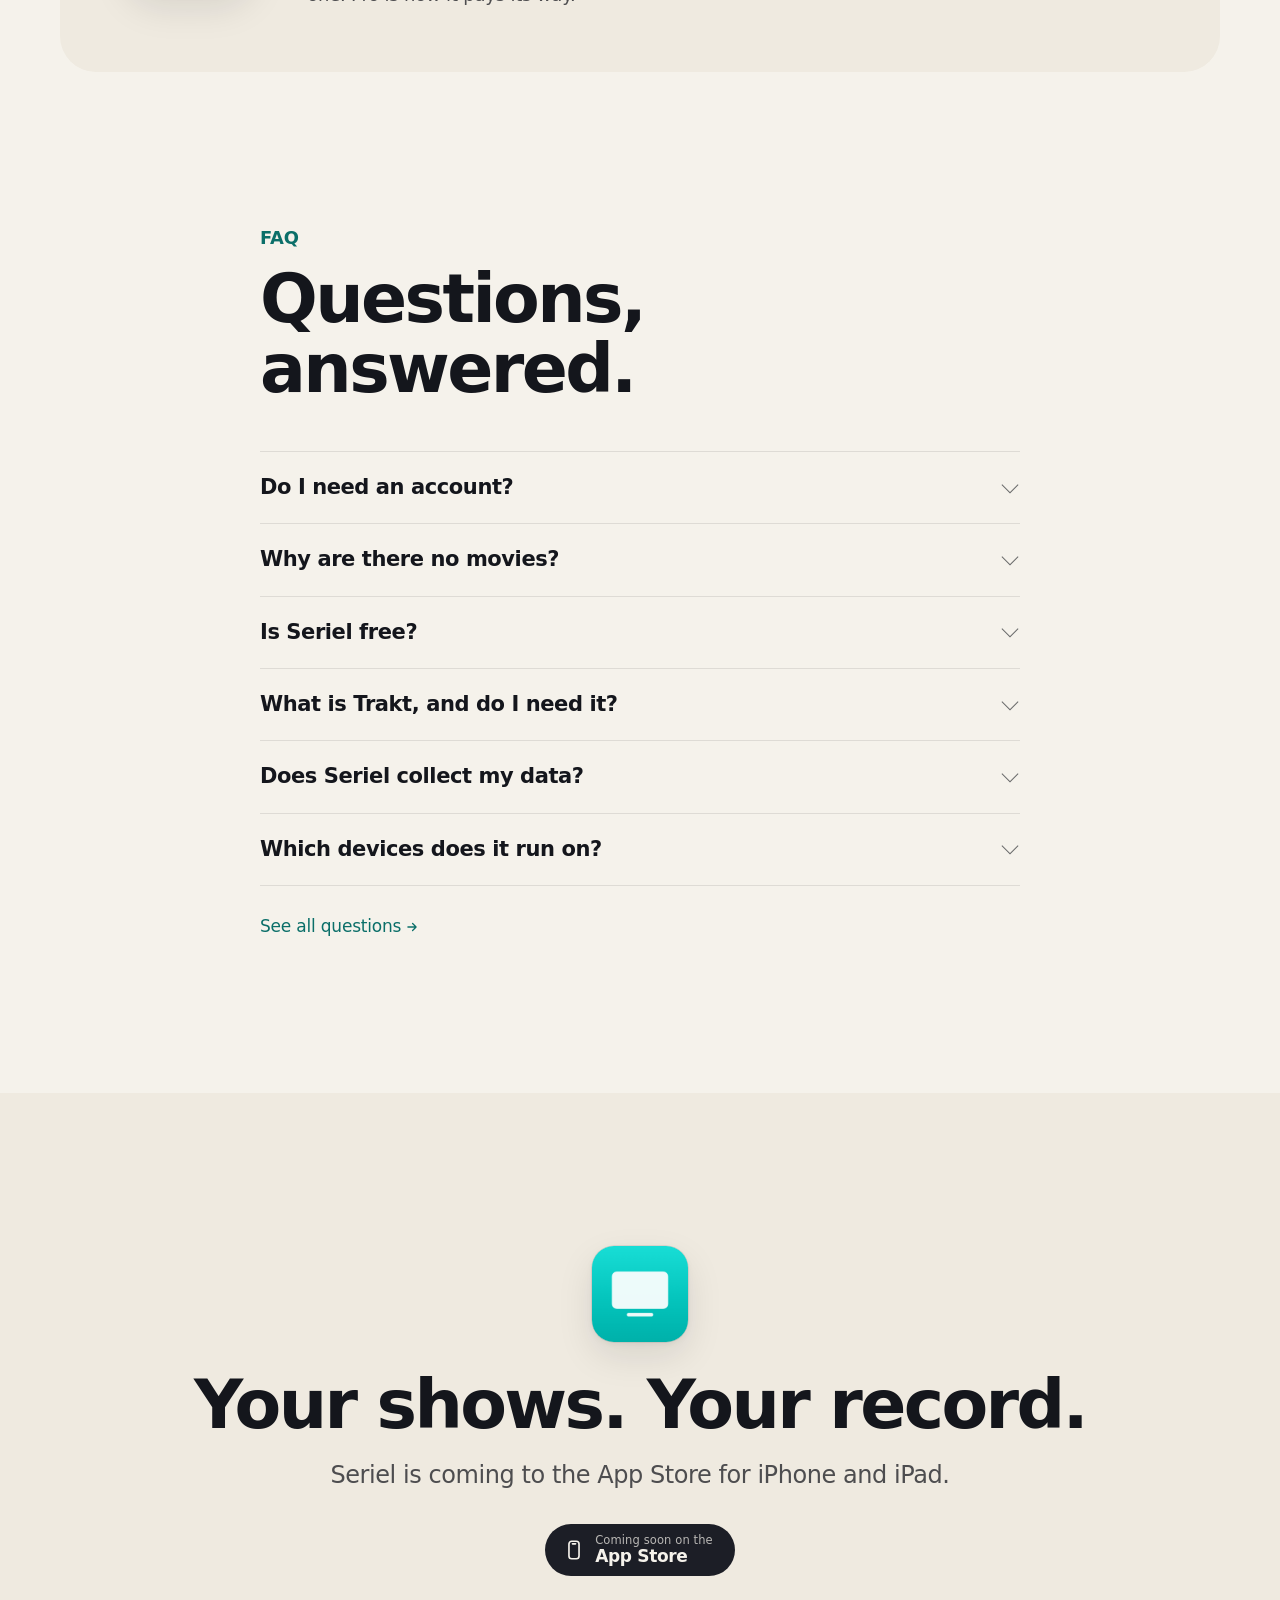
==== commit 64bf1f87: "Frame the homepage screenshots as the real devices The drawn iPhone was taller than the shots and cr" ====
--- a/index.html
+++ b/index.html
@@ -21,7 +21,7 @@
     <link rel="icon" href="/favicon.ico" sizes="any">
     <link rel="icon" type="image/png" sizes="32x32" href="/images/favicon-32.png">
     <link rel="apple-touch-icon" href="/images/apple-touch-icon.png">
-    <link rel="stylesheet" href="/css/site.css?v=20261116">
+    <link rel="stylesheet" href="/css/site.css?v=20261116-2">
     <script>
         // Before paint: mark JS on, pick the language (saved choice, else the browser's).
         (function () {
@@ -491,14 +491,14 @@
               <img class="shot-img" src="/images/shots/iphone-today-660.webp" srcset="/images/shots/iphone-today-660.webp 660w, /images/shots/iphone-today-990.webp 990w" sizes="(max-width: 480px) 290px, 330px" width="660" height="1434" alt="" decoding="async" loading="lazy">
               <img class="shot-img shot-b" src="/images/shots/iphone-today-marked-660.webp" srcset="/images/shots/iphone-today-marked-660.webp 660w, /images/shots/iphone-today-marked-990.webp 990w" sizes="(max-width: 480px) 290px, 330px" width="660" height="1434" alt="" decoding="async" loading="lazy">
               <div class="island"></div>
-              <button class="hotspot hotspot-check" type="button" style="--x:90.45%;--y:54.39%;--s:9.7%" data-today-check data-label-en="Mark Severance S02E05 watched" data-label-de="Severance S02E05 als gesehen markieren" aria-label="Mark Severance S02E05 watched"><svg viewBox="0 0 24 24" fill="none" stroke="currentColor" stroke-width="2.6" stroke-linecap="round" stroke-linejoin="round" aria-hidden="true"><path d="M5 12.5l4.6 4.6L19.2 7.5"/></svg></button>
+              <button class="hotspot hotspot-check" type="button" style="--x:90.45%;--y:54.18%;--s:10%" data-today-check data-label-en="Mark Severance S02E05 watched" data-label-de="Severance S02E05 als gesehen markieren" aria-label="Mark Severance S02E05 watched"><svg viewBox="0 0 24 24" fill="none" stroke="currentColor" stroke-width="2.6" stroke-linecap="round" stroke-linejoin="round" aria-hidden="true"><path d="M5 12.5l4.6 4.6L19.2 7.5"/></svg></button>
               <div class="hotspot-layer" role="group" data-today-rate data-label-en="Rate Severance S02E05" data-label-de="Severance S02E05 bewerten" aria-label="Rate Severance S02E05" hidden>
-                <button class="hotspot hotspot-star" type="button" style="--x:31.82%;--y:65.97%;--s:7.6%" aria-pressed="false" data-label-en="1 star" data-label-de="1 Stern" aria-label="1 star"><svg aria-hidden="true"><use href="#i-star"/></svg></button>
+                <button class="hotspot hotspot-star" type="button" style="--x:31.74%;--y:65.97%;--s:7.6%" aria-pressed="false" data-label-en="1 star" data-label-de="1 Stern" aria-label="1 star"><svg aria-hidden="true"><use href="#i-star"/></svg></button>
                 <button class="hotspot hotspot-star" type="button" style="--x:39.85%;--y:65.97%;--s:7.6%" aria-pressed="false" data-label-en="2 stars" data-label-de="2 Sterne" aria-label="2 stars"><svg aria-hidden="true"><use href="#i-star"/></svg></button>
-                <button class="hotspot hotspot-star" type="button" style="--x:47.88%;--y:65.97%;--s:7.6%" aria-pressed="false" data-label-en="3 stars" data-label-de="3 Sterne" aria-label="3 stars"><svg aria-hidden="true"><use href="#i-star"/></svg></button>
+                <button class="hotspot hotspot-star" type="button" style="--x:47.95%;--y:65.97%;--s:7.6%" aria-pressed="false" data-label-en="3 stars" data-label-de="3 Sterne" aria-label="3 stars"><svg aria-hidden="true"><use href="#i-star"/></svg></button>
                 <button class="hotspot hotspot-star" type="button" style="--x:56.06%;--y:65.97%;--s:7.6%" aria-pressed="false" data-label-en="4 stars" data-label-de="4 Sterne" aria-label="4 stars"><svg aria-hidden="true"><use href="#i-star"/></svg></button>
-                <button class="hotspot hotspot-star" type="button" style="--x:64.09%;--y:65.97%;--s:7.6%" aria-pressed="false" data-label-en="5 stars" data-label-de="5 Sterne" aria-label="5 stars"><svg aria-hidden="true"><use href="#i-star"/></svg></button>
-                <button class="hotspot hotspot-undo" type="button" style="--x:89.85%;--y:62.9%;--s:9.1%" data-today-undo data-label-en="Undo" data-label-de="Widerrufen" aria-label="Undo"></button>
+                <button class="hotspot hotspot-star" type="button" style="--x:64.17%;--y:65.97%;--s:7.6%" aria-pressed="false" data-label-en="5 stars" data-label-de="5 Sterne" aria-label="5 stars"><svg aria-hidden="true"><use href="#i-star"/></svg></button>
+                <button class="hotspot hotspot-undo" type="button" style="--x:89.96%;--y:62.78%;--s:9.1%" data-today-undo data-label-en="Undo" data-label-de="Widerrufen" aria-label="Undo"></button>
               </div>
             </div>
           </div>
@@ -595,8 +595,8 @@
               <img class="shot-img shot-b" src="/images/shots/iphone-finished-660.webp" srcset="/images/shots/iphone-finished-660.webp 660w, /images/shots/iphone-finished-990.webp 990w" sizes="(max-width: 480px) 290px, 330px" width="660" height="1434" alt="" decoding="async" loading="lazy">
               <div class="island"></div>
               <div class="hotspot-layer" role="tablist" data-label-en="Library filters" data-label-de="Bibliotheksfilter" aria-label="Library filters">
-                <button class="hotspot hotspot-pill" type="button" role="tab" aria-selected="true" style="--x:17.73%;--y:19.32%;--w:26.4%;--h:3.5%" data-shelf-tab="a">Watching</button>
-                <button class="hotspot hotspot-pill" type="button" role="tab" aria-selected="false" tabindex="-1" style="--x:41.82%;--y:23.71%;--w:22.4%;--h:3.5%" data-shelf-tab="b">Finished</button>
+                <button class="hotspot hotspot-pill" type="button" role="tab" aria-selected="true" style="--x:17.73%;--y:19.35%;--w:26.8%;--h:3.7%" data-shelf-tab="a">Watching</button>
+                <button class="hotspot hotspot-pill" type="button" role="tab" aria-selected="false" tabindex="-1" style="--x:41.86%;--y:23.74%;--w:23%;--h:3.7%" data-shelf-tab="b">Finished</button>
               </div>
             </div>
           </div>
@@ -1071,6 +1071,6 @@
   </div>
 </footer>
 
-<script src="/js/site.js?v=20261116"></script>
+<script src="/js/site.js?v=20261116-2"></script>
 </body>
 </html>
--- a/css/site.css
+++ b/css/site.css
@@ -603,27 +603,66 @@
    Phone frame + the app's own UI, drawn in points of a 402pt screen
    --------------------------------------------------------------------- */
 
+/* An iPhone Pro Max to scale, measured from the Simulator's own device
+   chrome: a 440 × 956 pt screen (the App Store shot, exactly) with 62 pt
+   corners, in a 16 pt bezel of 6 pt metal band and 10 pt black glass,
+   78 pt outer corners. --u is one point of that device at width --w. */
 .phone {
   --w: 300px;
+  --u: calc(var(--w) / 472);
+  position: relative;
   width: var(--w);
-  aspect-ratio: 402 / 874;
   flex: none;
-  padding: calc(var(--w) * .03);
-  border-radius: calc(var(--w) * .165);
-  background: linear-gradient(145deg, #3a3c43, #15161a 40%, #2b2d33);
+  padding: calc(10 * var(--u));
+  border: calc(6 * var(--u)) solid transparent;
+  border-radius: calc(78 * var(--u));
+  background:
+    linear-gradient(#000, #000) padding-box,
+    linear-gradient(145deg, #6a6c73, #2c2d32 22%, #18191d 50%, #2c2d32 78%, #5f6168) border-box;
+  outline: 1px solid rgba(255, 255, 255, .12);
+  outline-offset: -1px;
   box-shadow:
-    inset 0 0 0 1px rgba(255, 255, 255, .08),
-    0 0 0 1px rgba(0, 0, 0, .35),
+    0 0 0 .5px rgba(0, 0, 0, .55),
     var(--shadow-lg);
 }
 
+/* Side buttons, where the Simulator puts them (pt from the device's top
+   edge): Action 180-212, volume 268-330 and 354-416 on the left, the
+   side button 293-392 on the right, each 2.5 pt proud of the band. */
+.phone::before,
+.phone::after {
+  content: "";
+  position: absolute;
+  width: calc(3 * var(--u));
+  pointer-events: none;
+}
+.phone::before {
+  left: calc(-8.5 * var(--u));
+  top: calc(174 * var(--u));
+  height: calc(236 * var(--u));
+  border-radius: calc(1.5 * var(--u)) 0 0 calc(1.5 * var(--u));
+  background: linear-gradient(to bottom,
+    #2c2d32 0 calc(32 * var(--u)), transparent 0 calc(88 * var(--u)),
+    #2c2d32 0 calc(150 * var(--u)), transparent 0 calc(174 * var(--u)),
+    #2c2d32 0);
+}
+.phone::after {
+  right: calc(-8.5 * var(--u));
+  top: calc(287 * var(--u));
+  height: calc(99 * var(--u));
+  border-radius: 0 calc(1.5 * var(--u)) calc(1.5 * var(--u)) 0;
+  background: #2c2d32;
+}
+
+/* The screen holds the shot's own ratio, so a band snapped to whole
+   device pixels can never crop it; the frame grows around it. */
 .screen {
   --pt: calc(100cqw / 402);
   position: relative;
   width: 100%;
-  height: 100%;
+  aspect-ratio: 440 / 956;
   overflow: hidden;
-  border-radius: calc(var(--w) * .138);
+  border-radius: calc(62 * var(--u));
   background: var(--paper);
   color: var(--ink);
   container-type: inline-size;
@@ -635,22 +674,25 @@
   user-select: none;
 }
 
+/* The Dynamic Island in device points: 126 × 37.33 pt, 14 pt from the
+   top, centred on the status bar's time and battery in the shots. */
 .screen .island {
   position: absolute;
-  top: calc(11 * var(--pt));
+  top: calc(14 * var(--u));
   left: 50%;
-  width: calc(124 * var(--pt));
-  height: calc(36 * var(--pt));
-  margin-left: calc(-62 * var(--pt));
+  width: calc(126 * var(--u));
+  height: calc(37.33 * var(--u));
+  margin-left: calc(-63 * var(--u));
   border-radius: 999px;
   background: #000;
   z-index: 20;
 }
 
 /* ---------- Real screenshots in the frame ----------
-   1320 × 2868 App Store shots (440 pt) fill the 402 pt screen; the
-   simulator leaves out the Dynamic Island, so the frame draws it. Tap
-   spots sit at the shot's own controls, in % of the screen. */
+   1320 × 2868 App Store shots (440 pt) are the screen, edge to edge,
+   rounded only by the display's own corners; the simulator leaves out
+   the Dynamic Island, so the frame draws it. Tap spots sit at the
+   shot's own controls, in % of the screen (and so of the shot). */
 
 .screen.shot { background: #F5F2EB; }
 .shot-img {
@@ -740,17 +782,49 @@
 
 /* ---------- iPad ---------- */
 
-.ipad-figure { max-width: 920px; margin: clamp(56px, 8vw, 96px) auto 0; text-align: center; }
+/* An iPad Pro 13-inch to scale, in landscape, from the Simulator's device
+   chrome: a 1376 × 1032 pt screen (the shot) with 30 pt corners, in a
+   45 pt bezel of 6 pt metal band and 39 pt black glass, 75 pt outer
+   corners, and the front camera centred in the long top bezel. */
+.ipad-figure {
+  max-width: 920px;
+  margin: clamp(56px, 8vw, 96px) auto 0;
+  text-align: center;
+  container-type: inline-size;
+}
 .ipad {
-  padding: clamp(7px, 1.5vw, 14px);
-  border-radius: clamp(16px, 3vw, 30px);
-  background: linear-gradient(145deg, #3a3c43, #15161a 40%, #2b2d33);
+  --u: calc(100cqw / 1466);
+  position: relative;
+  padding: calc(39 * var(--u));
+  border: calc(6 * var(--u)) solid transparent;
+  border-radius: calc(75 * var(--u));
+  background:
+    linear-gradient(#000, #000) padding-box,
+    linear-gradient(160deg, #6a6c73, #2c2d32 16%, #18191d 50%, #2c2d32 84%, #5f6168) border-box;
+  outline: 1px solid rgba(255, 255, 255, .12);
+  outline-offset: -1px;
   box-shadow:
-    inset 0 0 0 1px rgba(255, 255, 255, .08),
-    0 0 0 1px rgba(0, 0, 0, .35),
+    0 0 0 .5px rgba(0, 0, 0, .55),
     var(--shadow-lg);
 }
-.ipad img { display: block; width: 100%; height: auto; border-radius: clamp(9px, 1.6vw, 16px); background: #F5F2EB; }
+.ipad::before {
+  content: "";
+  position: absolute;
+  top: calc(15.5 * var(--u));
+  left: 50%;
+  width: calc(8 * var(--u));
+  height: calc(8 * var(--u));
+  margin-left: calc(-4 * var(--u));
+  border-radius: 50%;
+  background: radial-gradient(circle, #1d2230 30%, #101115 62%);
+}
+.ipad img {
+  display: block;
+  width: 100%;
+  height: auto;
+  border-radius: calc(30 * var(--u));
+  background: #F5F2EB;
+}
 .ipad-figure figcaption { margin-top: 20px; font-size: 15px; line-height: 1.45; color: var(--ink-3); }
 
 .statusbar {
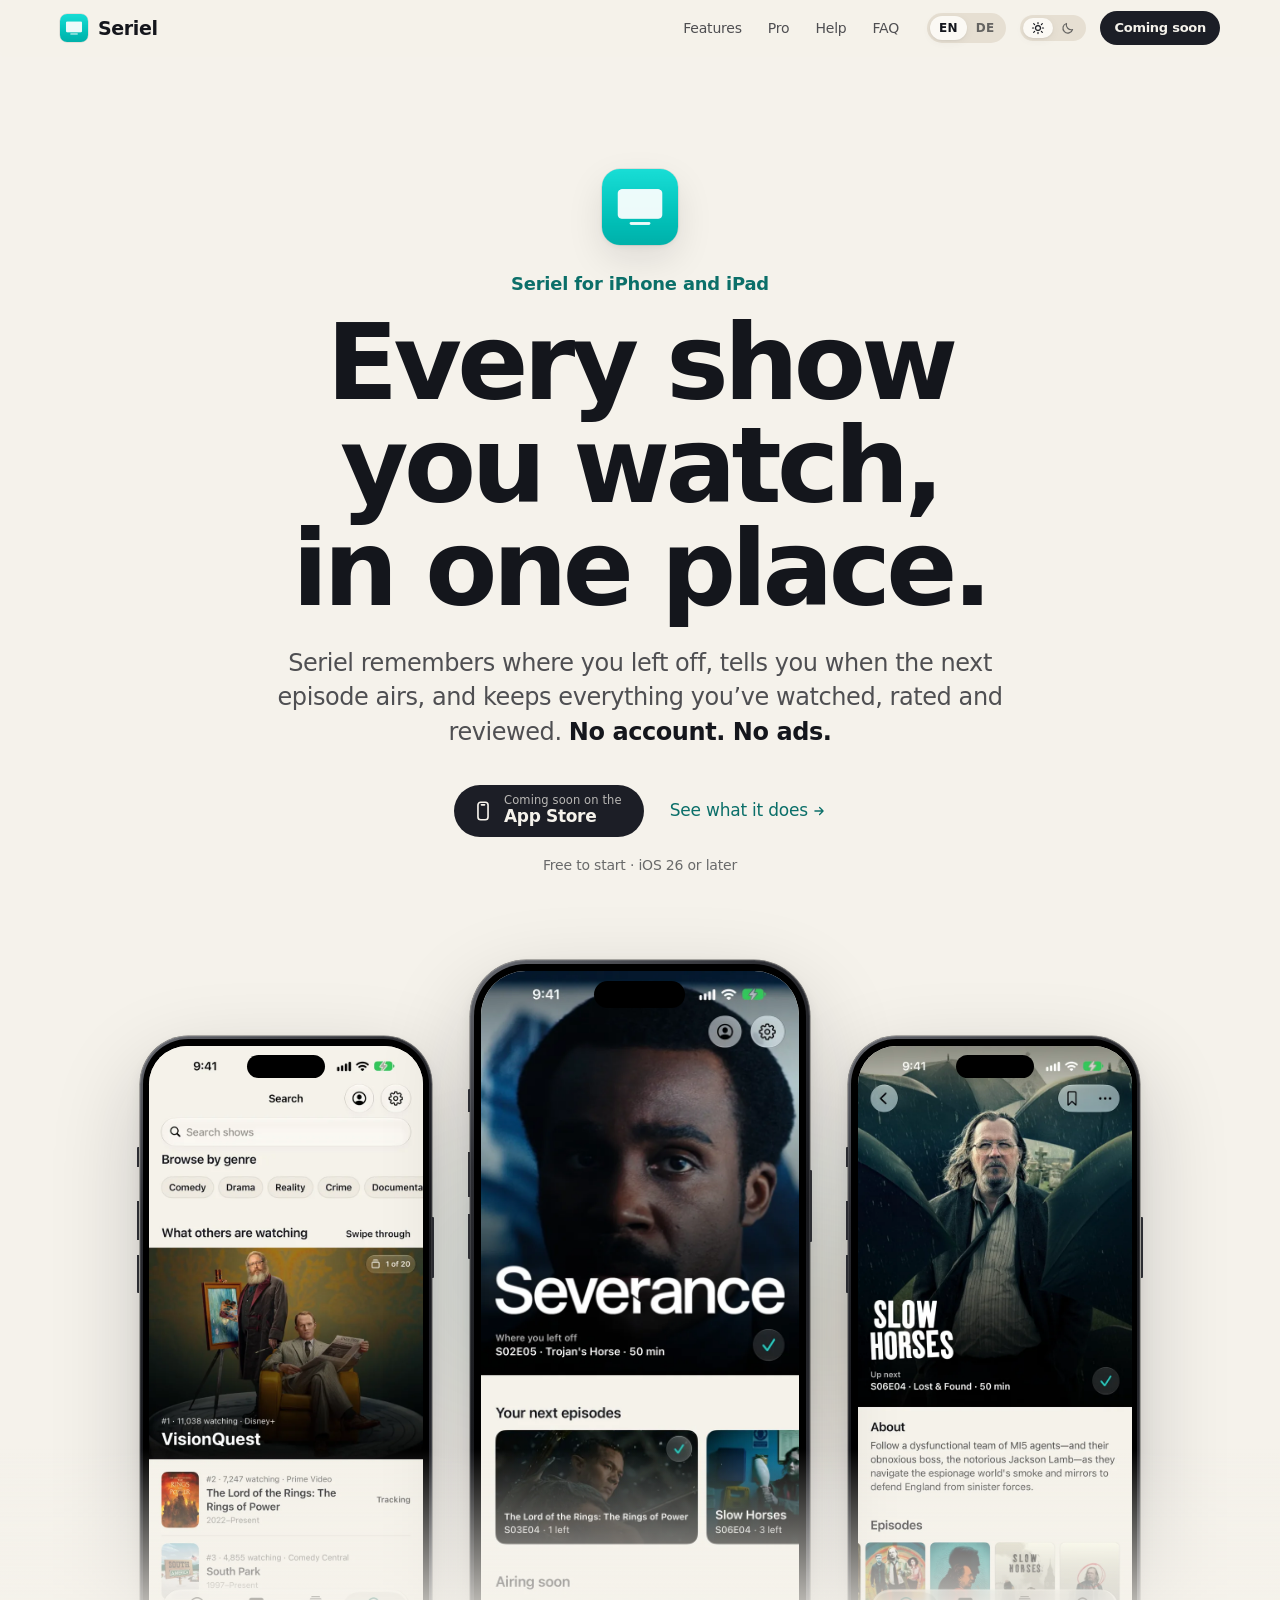
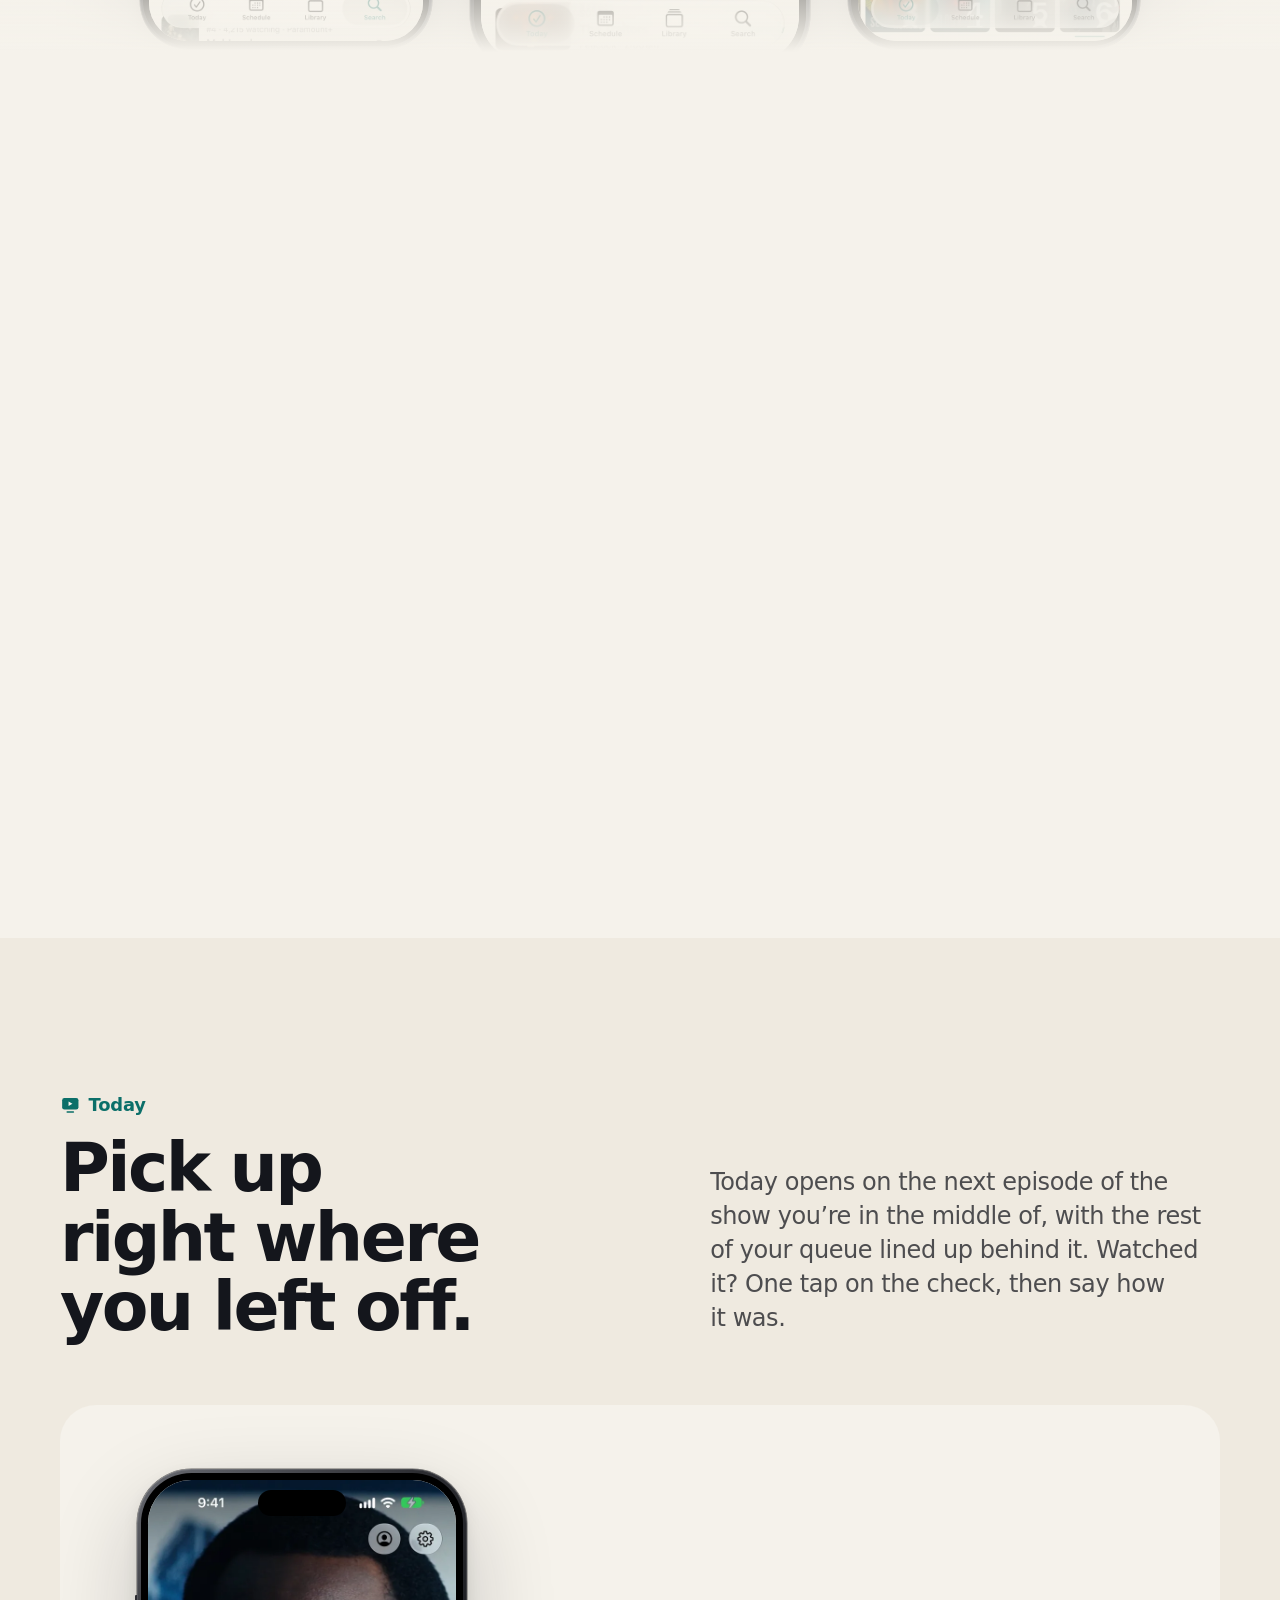
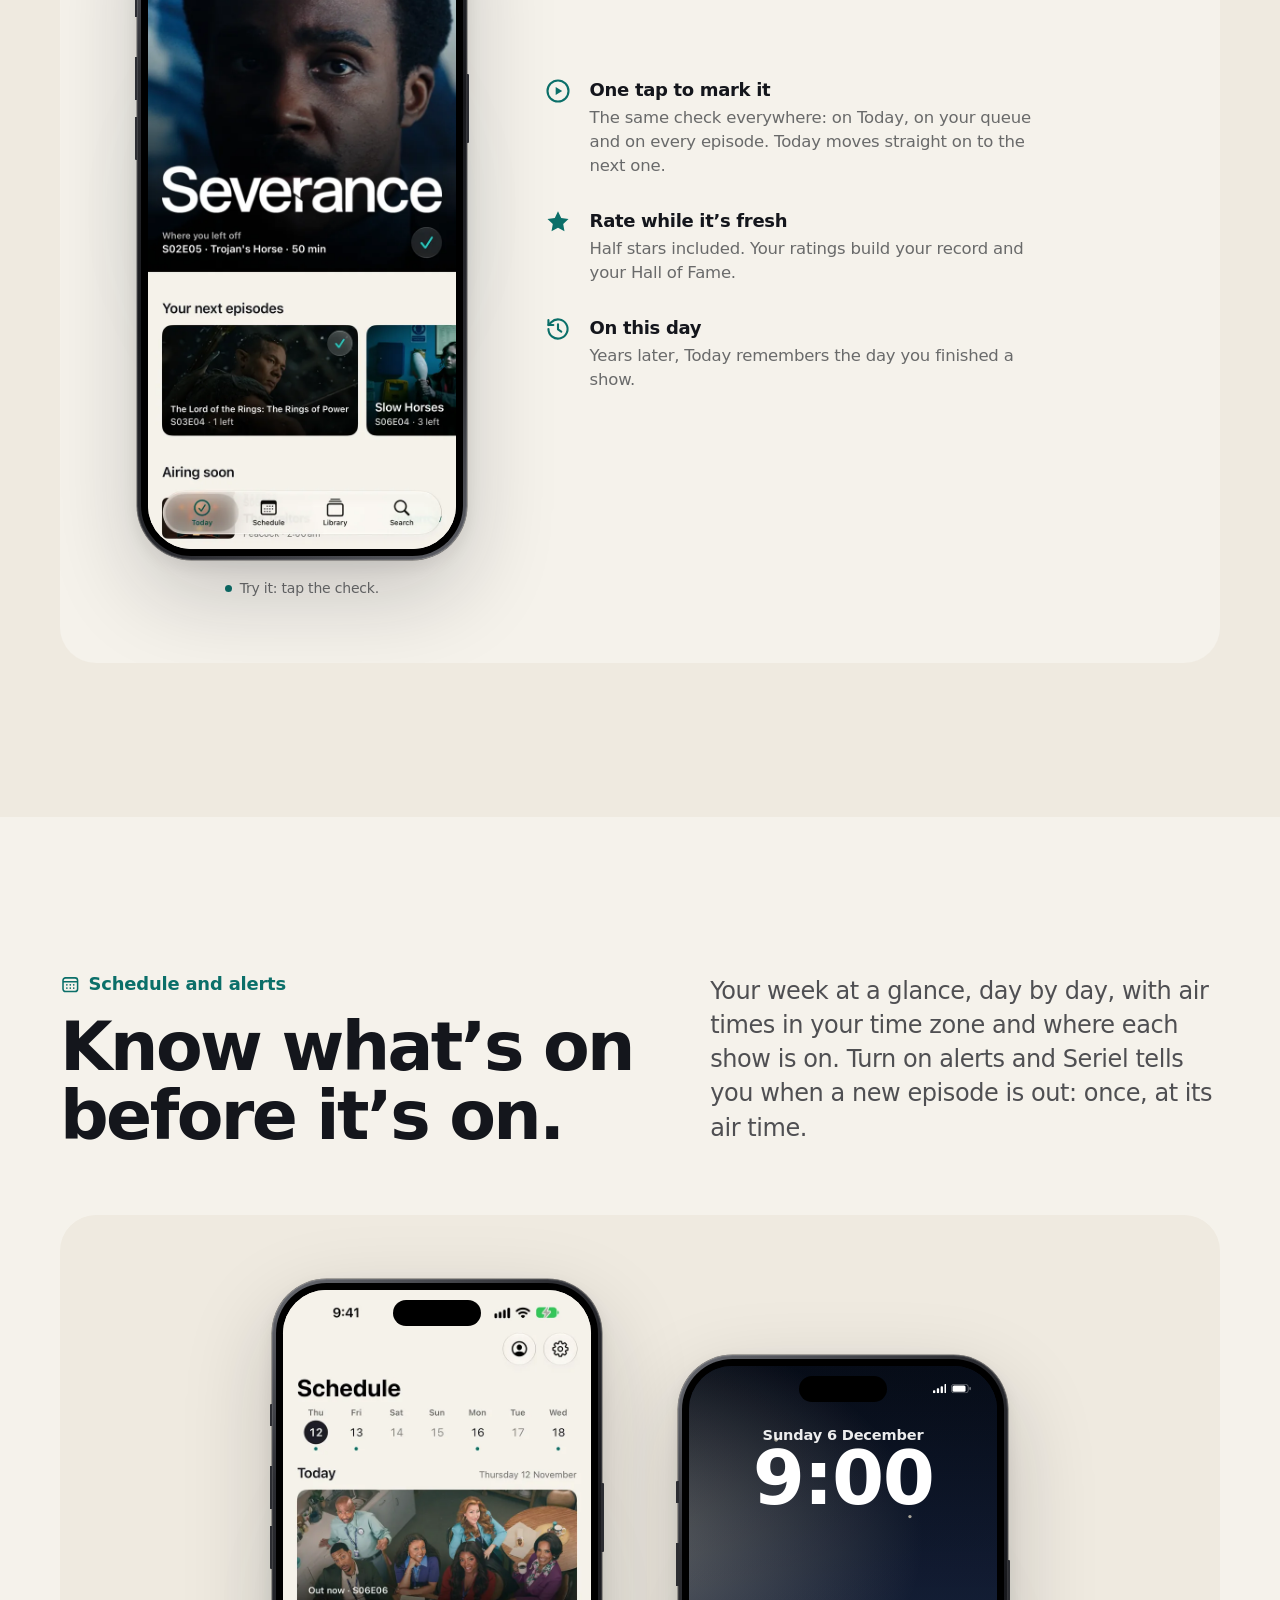
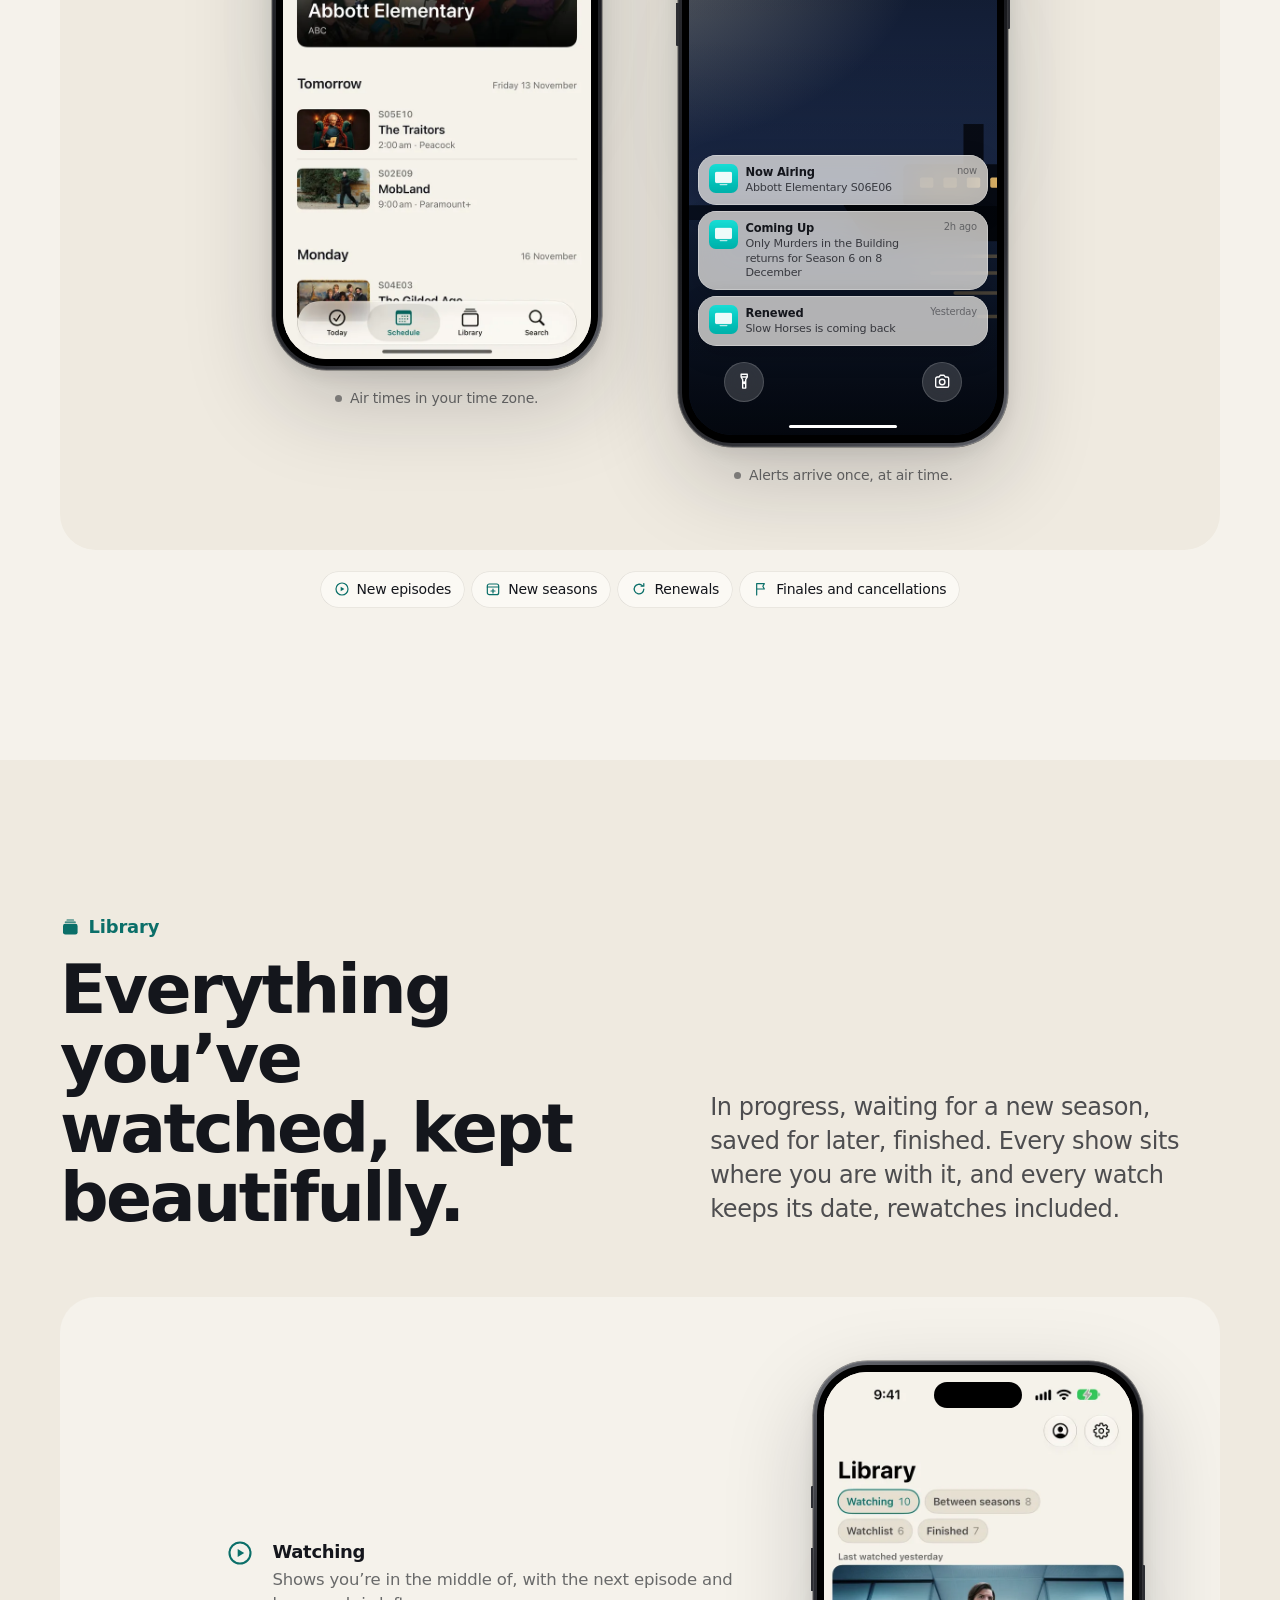
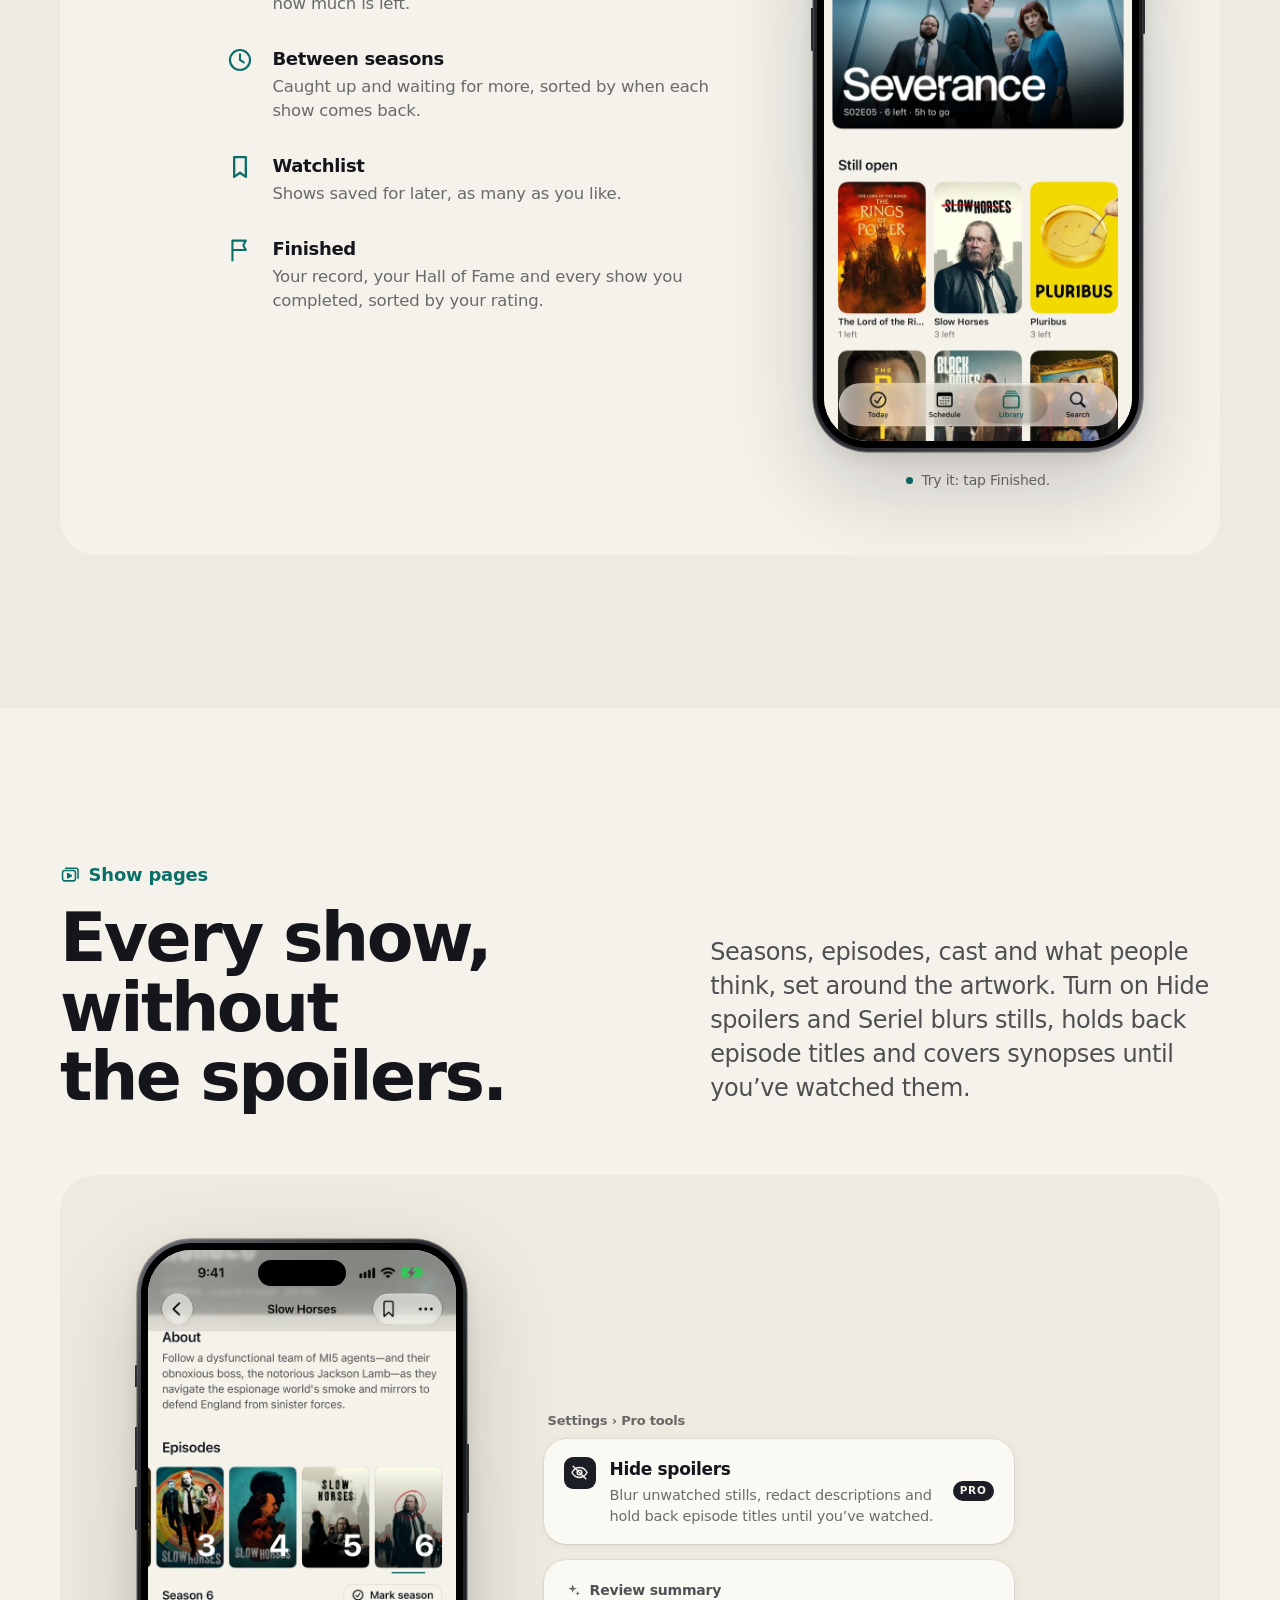
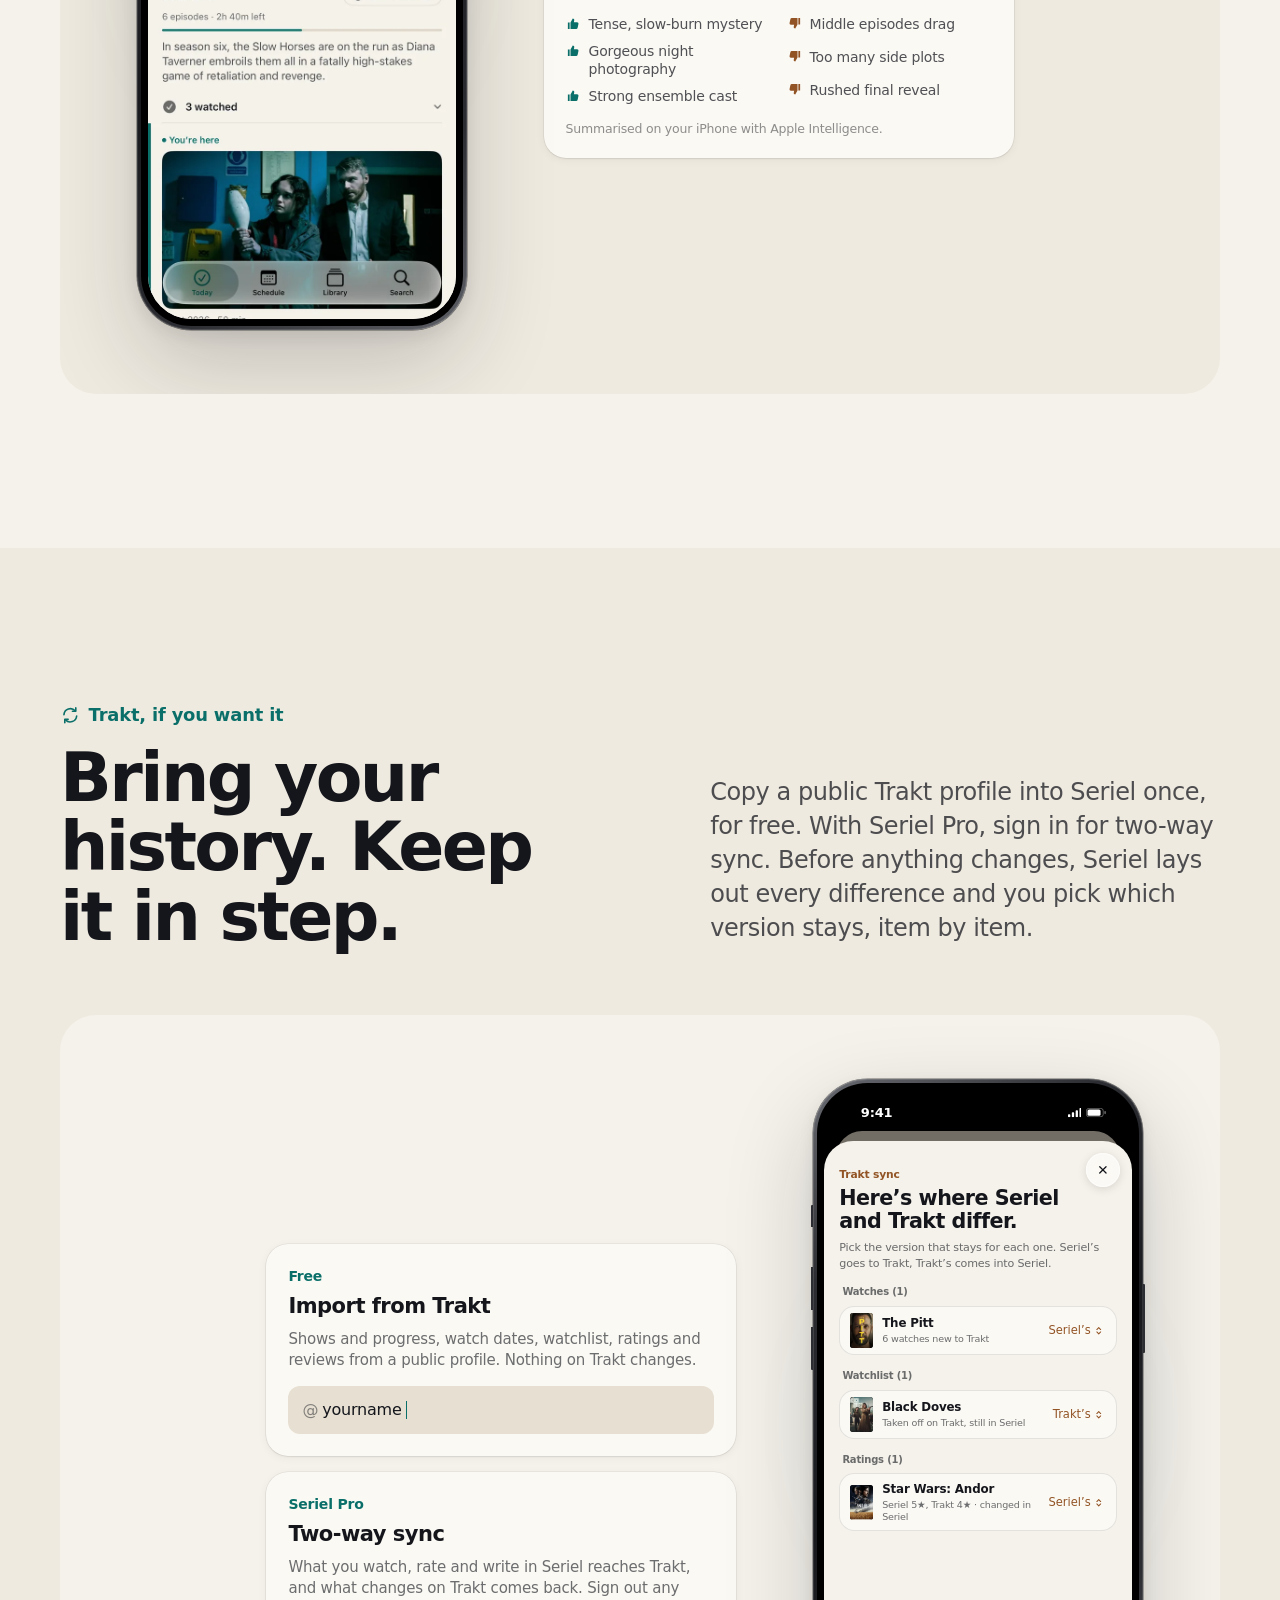
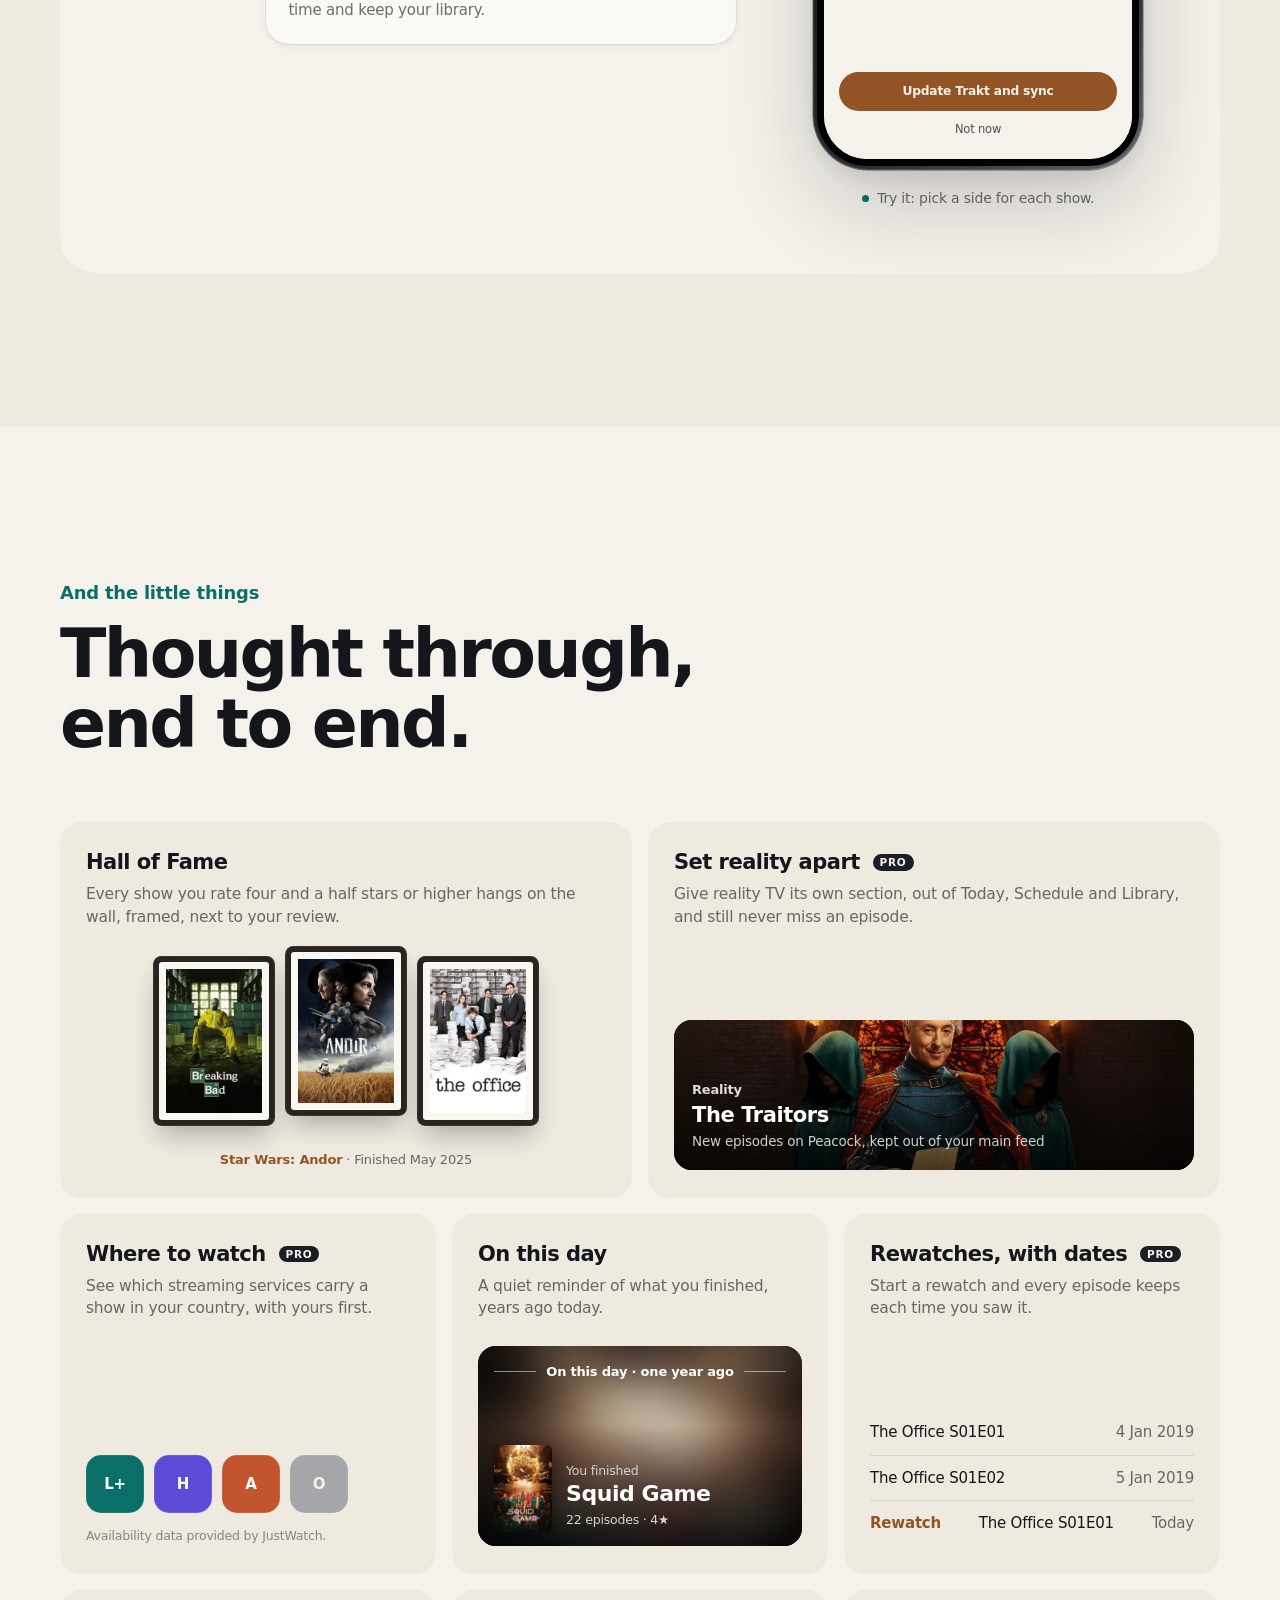
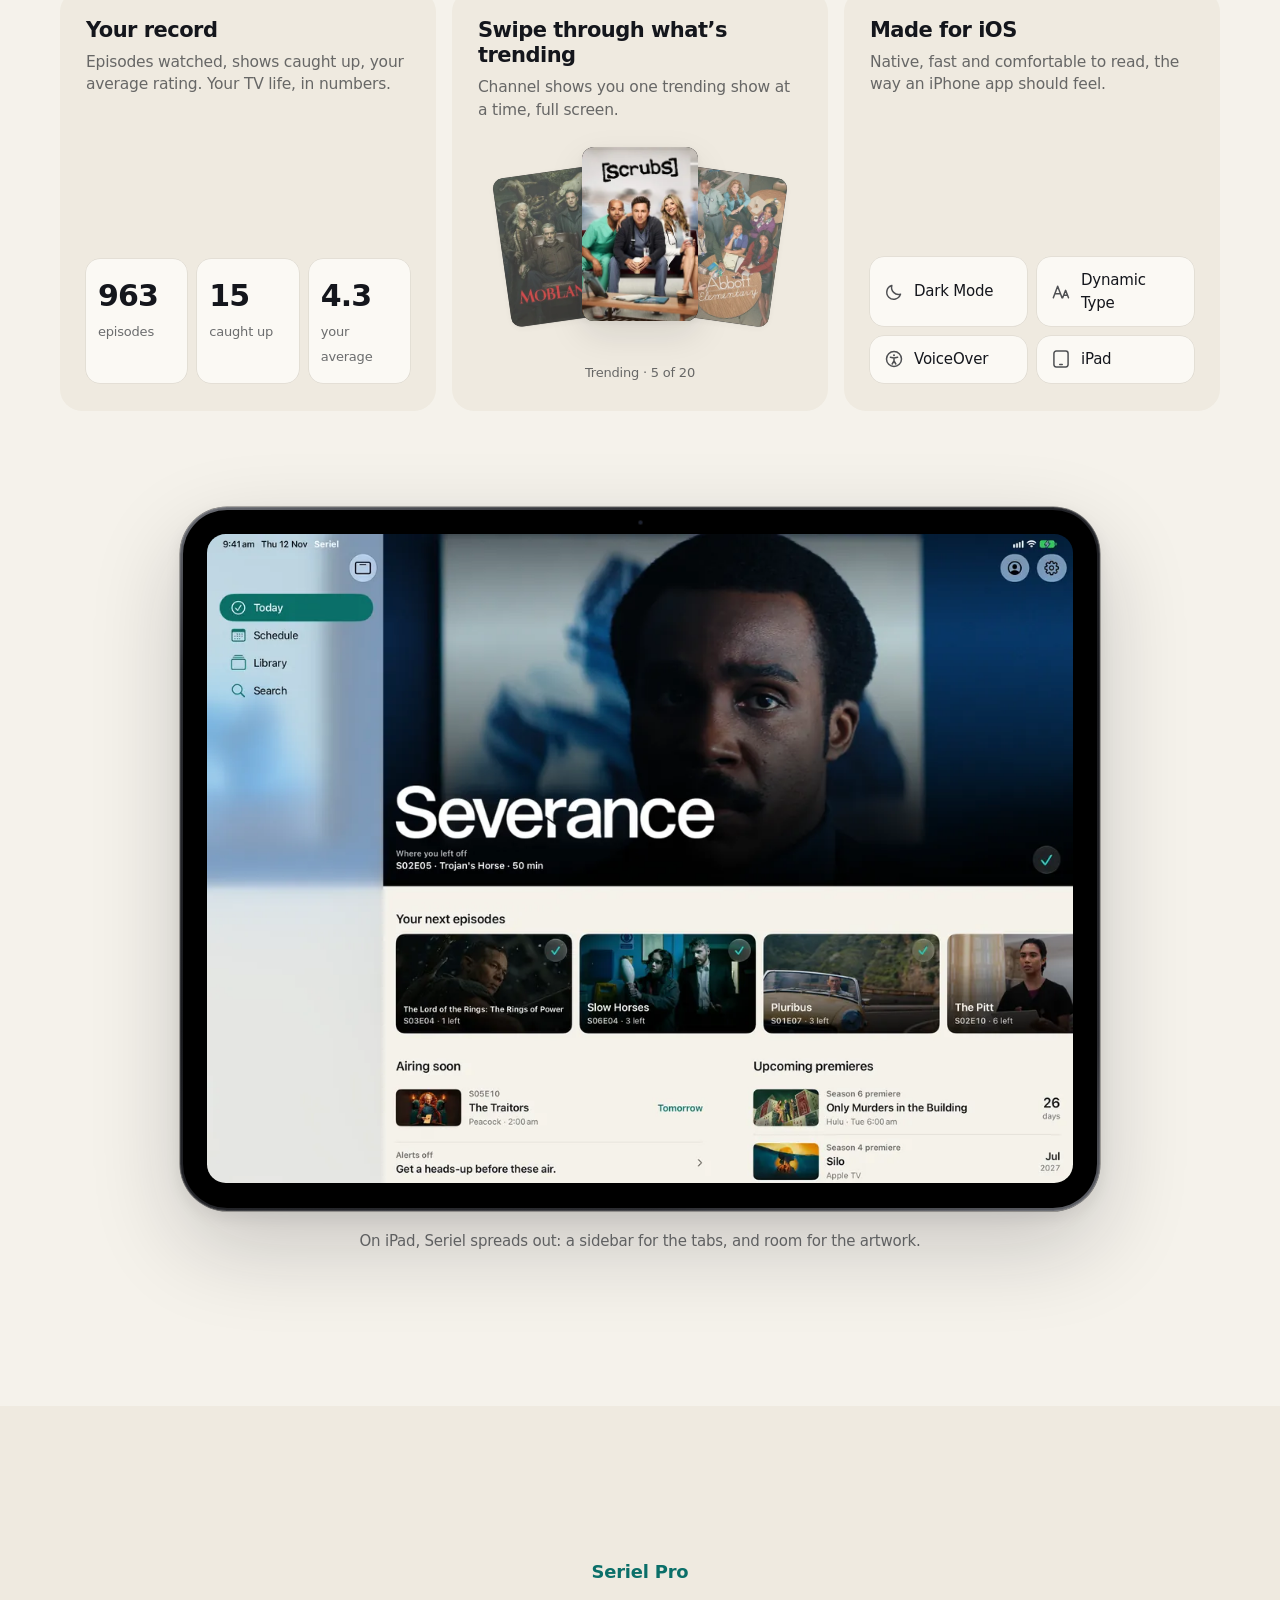
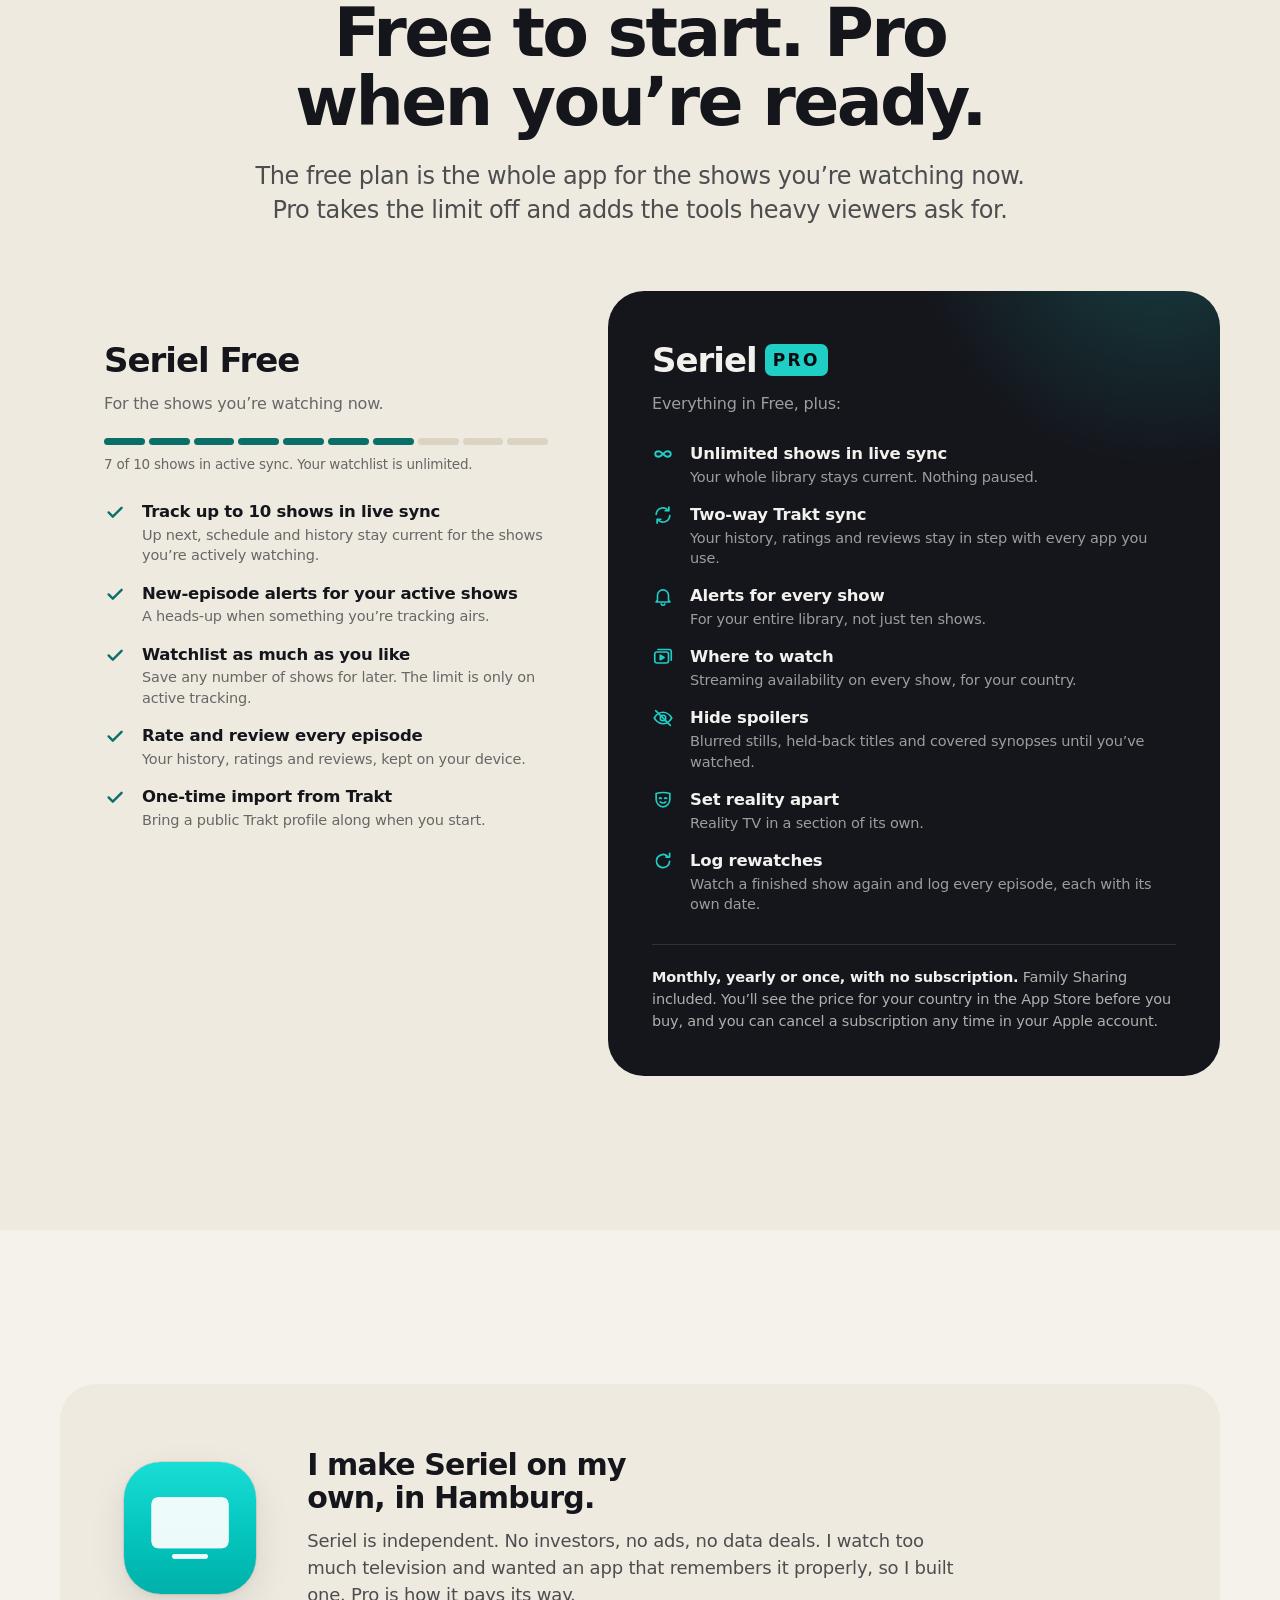
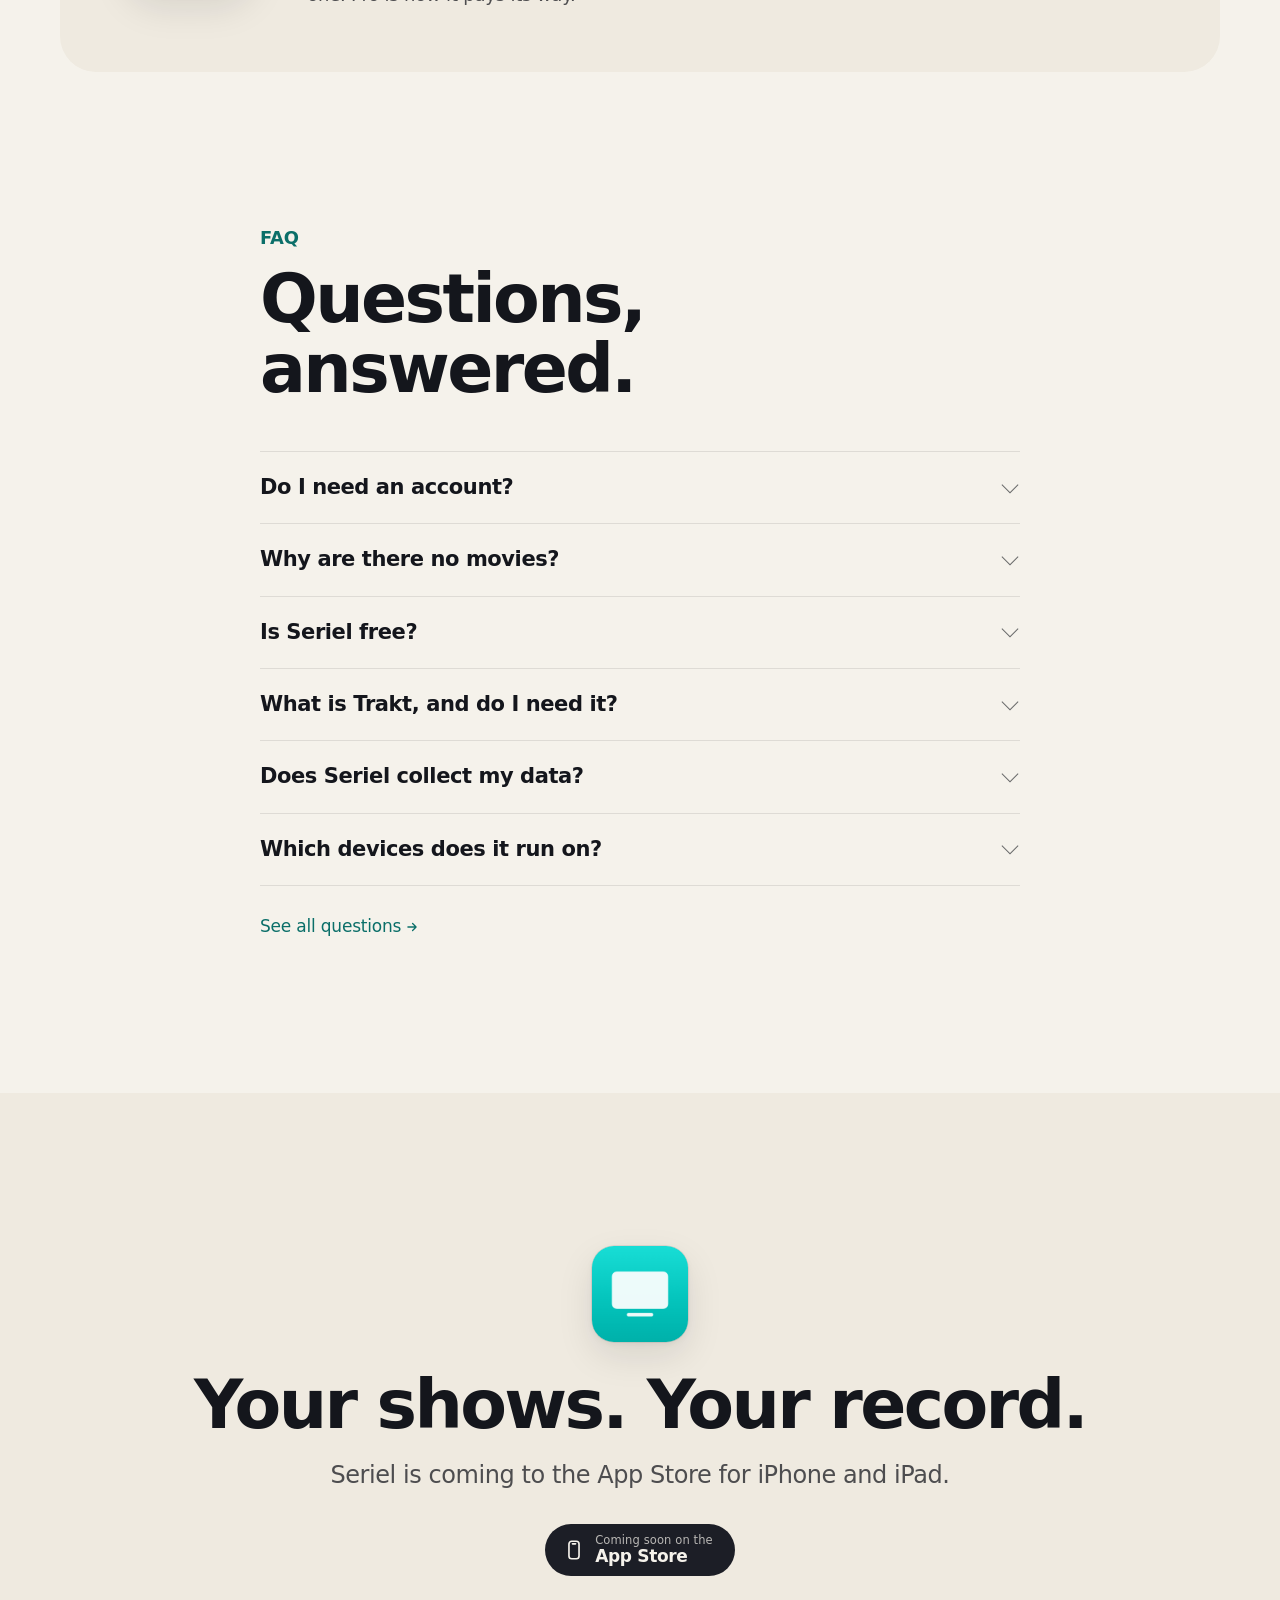
==== commit 7582c527: "Show real shows in the little-things tiles The bento under "And the little things" still used drawn " ====
--- a/index.html
+++ b/index.html
@@ -21,7 +21,7 @@
     <link rel="icon" href="/favicon.ico" sizes="any">
     <link rel="icon" type="image/png" sizes="32x32" href="/images/favicon-32.png">
     <link rel="apple-touch-icon" href="/images/apple-touch-icon.png">
-    <link rel="stylesheet" href="/css/site.css?v=20261116-2">
+    <link rel="stylesheet" href="/css/site.css?v=20261117">
     <script>
         // Before paint: mark JS on, pick the language (saved choice, else the browser's).
         (function () {
@@ -45,24 +45,6 @@
 <!-- ================================================================ -->
 <svg xmlns="http://www.w3.org/2000/svg" aria-hidden="true" focusable="false" style="position:absolute;width:0;height:0;overflow:hidden">
   <defs>
-    <linearGradient id="g-salt-sky" x1="0" y1="0" x2="0" y2="1">
-      <stop offset="0" stop-color="#1F2A44"/><stop offset=".42" stop-color="#6C5A7E"/><stop offset=".74" stop-color="#E0957A"/><stop offset="1" stop-color="#F6CB9F"/>
-    </linearGradient>
-    <linearGradient id="g-salt-sea" x1="0" y1="0" x2="0" y2="1">
-      <stop offset="0" stop-color="#C99A92"/><stop offset=".3" stop-color="#6A5F7C"/><stop offset="1" stop-color="#161D2E"/>
-    </linearGradient>
-    <radialGradient id="g-salt-glow" cx=".62" cy=".62" r=".42">
-      <stop offset="0" stop-color="#FFE2BA" stop-opacity=".95"/><stop offset=".35" stop-color="#F6B98E" stop-opacity=".35"/><stop offset="1" stop-color="#F6B98E" stop-opacity="0"/>
-    </radialGradient>
-    <linearGradient id="g-kes-sky" x1="0" y1="0" x2="0" y2="1">
-      <stop offset="0" stop-color="#9DB3A6"/><stop offset=".6" stop-color="#D9E1D6"/><stop offset="1" stop-color="#E9ECE0"/>
-    </linearGradient>
-    <linearGradient id="g-kes-near" x1="0" y1="0" x2="0" y2="1">
-      <stop offset="0" stop-color="#21443A"/><stop offset="1" stop-color="#0E211C"/>
-    </linearGradient>
-    <linearGradient id="g-field-sky" x1="0" y1="0" x2="0" y2="1">
-      <stop offset="0" stop-color="#E5D3AE"/><stop offset="1" stop-color="#F4E8CC"/>
-    </linearGradient>
     <linearGradient id="g-ferry-sky" x1="0" y1="0" x2="0" y2="1">
       <stop offset="0" stop-color="#070D1A"/><stop offset="1" stop-color="#1D2C4D"/>
     </linearGradient>
@@ -72,60 +54,6 @@
     <radialGradient id="g-ferry-moon" cx=".26" cy=".26" r=".32">
       <stop offset="0" stop-color="#F2E8C8" stop-opacity=".38"/><stop offset="1" stop-color="#F2E8C8" stop-opacity="0"/>
     </radialGradient>
-    <radialGradient id="g-mer-bg" cx=".3" cy=".25" r=".95">
-      <stop offset="0" stop-color="#2D2266"/><stop offset=".65" stop-color="#0C0B1E"/><stop offset="1" stop-color="#05050C"/>
-    </radialGradient>
-    <linearGradient id="g-mer-planet" x1="0" y1="0" x2="1" y2="1">
-      <stop offset="0" stop-color="#7C6AF0"/><stop offset=".5" stop-color="#3A7BD5"/><stop offset="1" stop-color="#1FCEC4"/>
-    </linearGradient>
-    <linearGradient id="g-mer-shade" x1="0" y1="0" x2="1" y2="1">
-      <stop offset=".25" stop-color="#05050C" stop-opacity="0"/><stop offset=".9" stop-color="#05050C" stop-opacity=".92"/>
-    </linearGradient>
-    <linearGradient id="g-city-sky" x1="0" y1="0" x2="0" y2="1">
-      <stop offset="0" stop-color="#F2B39B"/><stop offset=".7" stop-color="#F6D9C6"/><stop offset="1" stop-color="#F8E6D7"/>
-    </linearGradient>
-    <pattern id="p-windows" width="18" height="22" patternUnits="userSpaceOnUse">
-      <rect x="4" y="5" width="8" height="10" rx="1" fill="#FCE9D2" opacity=".5"/>
-    </pattern>
-    <linearGradient id="g-isle-sky" x1="0" y1="0" x2="0" y2="1">
-      <stop offset="0" stop-color="#FF8A84"/><stop offset=".55" stop-color="#FFBE9E"/><stop offset="1" stop-color="#FFE0BE"/>
-    </linearGradient>
-    <linearGradient id="g-isle-sea" x1="0" y1="0" x2="0" y2="1">
-      <stop offset="0" stop-color="#3CCFC4"/><stop offset="1" stop-color="#0E7C82"/>
-    </linearGradient>
-    <linearGradient id="g-cop-sky" x1="0" y1="0" x2="0" y2="1">
-      <stop offset="0" stop-color="#F6D3A6"/><stop offset="1" stop-color="#EE9C6C"/>
-    </linearGradient>
-    <linearGradient id="g-north-sky" x1="0" y1="0" x2="0" y2="1">
-      <stop offset="0" stop-color="#C3D4E0"/><stop offset="1" stop-color="#EEF3F5"/>
-    </linearGradient>
-    <linearGradient id="g-north-sea" x1="0" y1="0" x2="0" y2="1">
-      <stop offset="0" stop-color="#40607A"/><stop offset="1" stop-color="#1A2A3A"/>
-    </linearGradient>
-    <linearGradient id="g-glass-sky" x1="0" y1="0" x2="0" y2="1">
-      <stop offset="0" stop-color="#17393D"/><stop offset=".55" stop-color="#4F7F72"/><stop offset="1" stop-color="#E3B978"/>
-    </linearGradient>
-    <radialGradient id="g-glass-glow" cx=".5" cy=".75" r=".7">
-      <stop offset="0" stop-color="#FFE7B0"/><stop offset=".6" stop-color="#F2B866"/><stop offset="1" stop-color="#C98642"/>
-    </radialGradient>
-    <linearGradient id="g-pine-sky" x1="0" y1="0" x2="0" y2="1">
-      <stop offset="0" stop-color="#E7ECEA"/><stop offset="1" stop-color="#B7C6C9"/>
-    </linearGradient>
-    <linearGradient id="g-pine-mist" x1="0" y1="0" x2="0" y2="1">
-      <stop offset="0" stop-color="#EEF2F1" stop-opacity="0"/><stop offset=".5" stop-color="#EEF2F1" stop-opacity=".75"/><stop offset="1" stop-color="#EEF2F1" stop-opacity="0"/>
-    </linearGradient>
-    <linearGradient id="g-market-sky" x1="0" y1="0" x2="0" y2="1">
-      <stop offset="0" stop-color="#0F0C22"/><stop offset="1" stop-color="#2E1A3A"/>
-    </linearGradient>
-    <linearGradient id="g-signal-sky" x1="0" y1="0" x2="0" y2="1">
-      <stop offset="0" stop-color="#271F52"/><stop offset=".55" stop-color="#8A4E7A"/><stop offset="1" stop-color="#F29C78"/>
-    </linearGradient>
-    <radialGradient id="g-signal-light" cx=".5" cy=".5" r=".5">
-      <stop offset="0" stop-color="#FF5A4A" stop-opacity=".9"/><stop offset="1" stop-color="#FF5A4A" stop-opacity="0"/>
-    </radialGradient>
-    <linearGradient id="g-dune-sky" x1="0" y1="0" x2="0" y2="1">
-      <stop offset="0" stop-color="#F3DDB8"/><stop offset="1" stop-color="#FAF0DE"/>
-    </linearGradient>
   </defs>
 
   <!-- Icons: 24×24, drawn as strokes -->
@@ -170,43 +98,7 @@
   <symbol id="i-person" viewBox="0 0 24 24" fill="none" stroke="currentColor" stroke-width="1.8"><circle cx="12" cy="8.5" r="3.8"/><path d="M4.8 20.5c.9-3.8 3.8-6 7.2-6s6.3 2.2 7.2 6" stroke-linecap="round"/></symbol>
   <symbol id="i-history" viewBox="0 0 24 24" fill="none" stroke="currentColor" stroke-width="1.8" stroke-linecap="round" stroke-linejoin="round"><path d="M3.8 12a8.2 8.2 0 1 0 2.4-5.8L3.8 8.6"/><path d="M3.8 4.4v4.2H8M12 8v4.4l2.8 1.8"/></symbol>
 
-  <!-- Artwork for fictional shows (600×400, cropped to fit) -->
-  <symbol id="art-saltmarsh" viewBox="0 0 600 400" preserveAspectRatio="xMidYMid slice">
-    <rect width="600" height="262" fill="url(#g-salt-sky)"/>
-    <rect y="258" width="600" height="142" fill="url(#g-salt-sea)"/>
-    <rect width="600" height="400" fill="url(#g-salt-glow)"/>
-    <circle cx="372" cy="244" r="28" fill="#FFE9C9"/>
-    <path d="M0 259C90 254 150 256 230 257 300 258 330 255 600 258v4L0 263z" fill="#4A3F5C" opacity=".55"/>
-    <g fill="#FFE6C2" opacity=".6"><rect x="336" y="268" width="72" height="2.2" rx="1.1"/><rect x="346" y="279" width="52" height="2" rx="1"/><rect x="354" y="291" width="36" height="2" rx="1"/><rect x="360" y="305" width="24" height="1.8" rx=".9"/></g>
-    <path d="M0 322c70-22 150-10 230 14 70 21 140 16 210 38 40 12 60 22 70 26H0z" fill="#141A28"/>
-    <path d="M600 296c-48 6-88 26-114 54-16 18-20 36-16 50h130z" fill="#0F1420"/>
-    <g stroke="#141A28" stroke-width="2.4" stroke-linecap="round" fill="none"><path d="M38 326c-2-26-4-36-8-50M52 322c0-22 2-32 6-42M66 318c-2-14 0-22 4-32M88 312c-2-16-4-22-8-30M108 308c0-14 2-20 6-28"/></g>
-    <g stroke="#0F1420" stroke-width="2.4" stroke-linecap="round" fill="none"><path d="M540 304c0-18-2-28-6-38M556 300c0-16 2-24 6-32M574 298c-2-16-4-22-8-28"/></g>
-    <path d="M220 120l8 4 8-4M250 104l6 3 6-3" stroke="#2A2F45" stroke-width="2" fill="none" stroke-linecap="round" opacity=".5"/>
-  </symbol>
-
-  <symbol id="art-kestrel" viewBox="0 0 600 400" preserveAspectRatio="xMidYMid slice">
-    <rect width="600" height="400" fill="url(#g-kes-sky)"/>
-    <circle cx="452" cy="118" r="34" fill="#F4F1E4" opacity=".75"/>
-    <path d="M0 196c90-28 170-12 250-24 90-14 170 6 350-22v250H0z" fill="#8FA898"/>
-    <path d="M0 244c110-30 200-4 300-18s170 10 300-12v186H0z" fill="#4E7464"/>
-    <path d="M0 292c150-30 260 10 380-8 90-13 160 6 220-4v120H0z" fill="url(#g-kes-near)"/>
-    <path d="M286 400c10-40 32-70 64-94 22-16 54-28 96-34l4 4c-36 8-62 20-82 36-28 24-46 54-52 88z" fill="#E4DFC9" opacity=".9"/>
-    <path d="M446 272c24-4 54-10 84-20l1 2c-28 12-57 19-81 22z" fill="#E4DFC9" opacity=".7"/>
-    <path d="M196 116c8-6 16-6 22 0 6-6 14-6 22 0-8 2-14 6-22 8-8-2-14-6-22-8z" fill="#22302B"/>
-  </symbol>
-
-  <symbol id="art-field" viewBox="0 0 600 400" preserveAspectRatio="xMidYMid slice">
-    <rect width="600" height="400" fill="url(#g-field-sky)"/>
-    <circle cx="150" cy="118" r="44" fill="#F8E6BB"/>
-    <path d="M0 220c120-16 220-6 320-14s180 4 280-6v200H0z" fill="#A9905E"/>
-    <path d="M0 236l600-14v178H0z" fill="#D6A548"/>
-    <g fill="#C08A32"><path d="M0 262l600-16v12L0 278zM0 304l600-22v16L0 326zM0 356l600-32v20L0 384z"/></g>
-    <g fill="#E4BD68" opacity=".8"><path d="M0 284l600-18v6L0 292zM0 336l600-30v8L0 346z"/></g>
-    <rect x="404" y="168" width="7" height="58" fill="#4B3B22"/>
-    <circle cx="407" cy="160" r="30" fill="#5A4A2A"/><circle cx="388" cy="174" r="20" fill="#5A4A2A"/><circle cx="428" cy="173" r="22" fill="#5A4A2A"/>
-  </symbol>
-
+  <!-- Lock screen wallpaper (600×400, cropped to fit) -->
   <symbol id="art-ferry" viewBox="0 0 600 400" preserveAspectRatio="xMidYMid slice">
     <rect width="600" height="270" fill="url(#g-ferry-sky)"/>
     <rect y="266" width="600" height="134" fill="url(#g-ferry-sea)"/>
@@ -223,99 +115,14 @@
     <g fill="#F3EAD0" opacity=".28"><rect x="132" y="290" width="48" height="2" rx="1"/><rect x="140" y="304" width="32" height="2" rx="1"/><rect x="146" y="320" width="20" height="2" rx="1"/></g>
   </symbol>
 
-  <symbol id="art-meridian" viewBox="0 0 600 400" preserveAspectRatio="xMidYMid slice">
-    <rect width="600" height="400" fill="url(#g-mer-bg)"/>
-    <g fill="#E6E2FF" opacity=".75"><circle cx="70" cy="50" r="1.3"/><circle cx="200" cy="90" r="1"/><circle cx="310" cy="40" r="1.4"/><circle cx="520" cy="70" r="1.1"/><circle cx="560" cy="160" r="1"/><circle cx="40" cy="210" r="1"/><circle cx="250" cy="200" r="1.2"/></g>
-    <circle cx="150" cy="130" r="14" fill="#BFB8F5" opacity=".9"/>
-    <circle cx="430" cy="360" r="210" fill="url(#g-mer-planet)"/>
-    <circle cx="430" cy="360" r="210" fill="url(#g-mer-shade)"/>
-    <ellipse cx="430" cy="360" rx="300" ry="62" fill="none" stroke="#C9C2FF" stroke-opacity=".5" stroke-width="2" transform="rotate(-14 430 360)"/>
-    <ellipse cx="430" cy="360" rx="334" ry="72" fill="none" stroke="#C9C2FF" stroke-opacity=".22" stroke-width="1.2" transform="rotate(-14 430 360)"/>
-  </symbol>
-
-  <symbol id="art-city" viewBox="0 0 600 400" preserveAspectRatio="xMidYMid slice">
-    <rect width="600" height="400" fill="url(#g-city-sky)"/>
-    <circle cx="420" cy="138" r="54" fill="#FBE6C9"/>
-    <rect x="20" y="170" width="110" height="230" fill="#6F81A6"/><rect x="140" y="110" width="90" height="290" fill="#4F628A"/><rect x="240" y="190" width="120" height="210" fill="#8A9BBE"/><rect x="372" y="150" width="96" height="250" fill="#5A6E95"/><rect x="480" y="210" width="110" height="190" fill="#7C8EB2"/>
-    <g fill="url(#p-windows)"><rect x="20" y="170" width="110" height="230"/><rect x="140" y="110" width="90" height="290"/><rect x="240" y="190" width="120" height="210"/><rect x="372" y="150" width="96" height="250"/><rect x="480" y="210" width="110" height="190"/></g>
-    <rect y="372" width="600" height="28" fill="#3E4C6B"/>
-  </symbol>
-
-  <symbol id="art-island" viewBox="0 0 600 400" preserveAspectRatio="xMidYMid slice">
-    <rect width="600" height="250" fill="url(#g-isle-sky)"/>
-    <circle cx="300" cy="228" r="52" fill="#FFE7C4"/>
-    <rect y="240" width="600" height="160" fill="url(#g-isle-sea)"/>
-    <g fill="#FFF3DD" opacity=".5"><rect x="250" y="252" width="100" height="2.4" rx="1.2"/><rect x="266" y="264" width="68" height="2" rx="1"/><rect x="60" y="300" width="80" height="2" rx="1"/><rect x="430" y="320" width="90" height="2" rx="1"/></g>
-    <g fill="#2B2A33"><path d="M82 400c10-70 18-130 44-186l8 3c-24 56-32 116-42 183z"/><path d="M128 214c-28-18-58-18-84-4 30-6 56-2 84 8zM128 214c-16-28-12-54 4-74-6 26-4 50 0 74zM128 214c24-24 52-28 78-18-28 2-52 10-74 24zM128 214c22 2 40 18 48 44-14-20-30-30-50-36zM128 214c-20 6-36 24-40 48 12-22 26-34 42-42z"/></g>
-    <g fill="#2B2A33" transform="translate(612 30) scale(-1 1)"><path d="M82 370c10-60 18-110 44-156l8 3c-24 46-32 96-42 153z"/><path d="M128 214c-28-18-58-18-84-4 30-6 56-2 84 8zM128 214c-16-28-12-54 4-74-6 26-4 50 0 74zM128 214c24-24 52-28 78-18-28 2-52 10-74 24zM128 214c22 2 40 18 48 44-14-20-30-30-50-36z"/></g>
-  </symbol>
-
-  <symbol id="art-copper" viewBox="0 0 600 400" preserveAspectRatio="xMidYMid slice">
-    <rect width="600" height="400" fill="url(#g-cop-sky)"/>
-    <circle cx="300" cy="190" r="60" fill="#FBE3BD" opacity=".9"/>
-    <path d="M0 250h60l20-50h100l20 50h130l16-30h74l16 30h164v150H0z" fill="#B65B34"/>
-    <path d="M0 300h120l30-64h130l30 64h290v100H0z" fill="#86391F"/>
-    <path d="M0 350c150-20 300 10 600-14v64H0z" fill="#4E2015"/>
-  </symbol>
-
-  <symbol id="art-north" viewBox="0 0 600 400" preserveAspectRatio="xMidYMid slice">
-    <rect width="600" height="260" fill="url(#g-north-sky)"/>
-    <path d="M0 236l80-40 50 26 70-52 90 60h310v30H0z" fill="#9FB3C2"/>
-    <rect y="256" width="600" height="144" fill="url(#g-north-sea)"/>
-    <path d="M40 300l110-8 20 12-110 8zM250 340l170-10 20 16-190 6zM470 290l90-4 20 10-100 4z" fill="#E6EEF2"/>
-    <path d="M470 256l130-20v26H470z" fill="#2C3E4F"/>
-    <path d="M540 196h12l4 44h-20z" fill="#F2F5F7"/><rect x="537" y="214" width="18" height="6" fill="#C4553C"/><rect x="541" y="187" width="10" height="9" fill="#F7D774"/>
-  </symbol>
-  <symbol id="art-glasshouse" viewBox="0 0 600 400" preserveAspectRatio="xMidYMid slice">
-    <rect width="600" height="400" fill="url(#g-glass-sky)"/>
-    <circle cx="476" cy="246" r="30" fill="#F6D9A0" opacity=".85"/>
-    <path d="M0 292c120-12 240-8 600-6v114H0z" fill="#1B2E2A"/>
-    <path d="M170 292V190l130-70 130 70v102z" fill="url(#g-glass-glow)"/>
-    <g fill="#24412F"><circle cx="210" cy="274" r="24"/><circle cx="248" cy="264" r="30"/><circle cx="352" cy="268" r="28"/><circle cx="394" cy="278" r="20"/><path d="M290 292c-4-40 6-70 16-92 8 24 16 54 10 92z"/></g>
-    <path d="M170 292V190l130-70 130 70v102z" fill="none" stroke="#12201C" stroke-width="5" stroke-linejoin="round"/>
-    <path d="M213 292V167M257 292V143M300 292V120M343 292V143M387 292V167M170 238h260M170 190h260" stroke="#12201C" stroke-width="2.6"/>
-    <path d="M0 330c150-14 300-6 600-16v86H0z" fill="#10201C"/>
-  </symbol>
-
-  <symbol id="art-pinehollow" viewBox="0 0 600 400" preserveAspectRatio="xMidYMid slice">
-    <rect width="600" height="400" fill="url(#g-pine-sky)"/>
-    <circle cx="410" cy="110" r="38" fill="#F7F8F4" opacity=".8"/>
-    <path d="M-64 236L-47 168L-30 236zM-23 236L-6 145L11 236zM31 236L48 165L65 236zM72 236L89 142L106 236zM113 236L130 163L147 236zM153 236L170 139L187 236zM194 236L211 160L228 236zM235 236L252 137L269 236zM289 236L306 158L323 236zM330 236L347 134L364 236zM371 236L388 155L405 236zM412 236L429 176L446 236zM452 236L469 152L486 236zM493 236L510 173L527 236zM534 236L551 150L568 236zM588 236L605 170L622 236zM629 236L646 147L663 236z" fill="#A9BABE"/><rect y="235" width="600" height="165" fill="#A9BABE"/>
-    <rect y="196" width="600" height="80" fill="url(#g-pine-mist)"/>
-    <path d="M-64 300L-41 199L-18 300zM-11 300L12 167L35 300zM55 300L78 196L101 300zM107 300L130 164L153 300zM160 300L183 192L206 300zM212 300L235 160L258 300zM265 300L288 188L311 300zM317 300L340 157L363 300zM383 300L406 185L429 300zM435 300L458 153L481 300zM488 300L511 181L534 300zM540 300L563 209L586 300zM593 300L616 178L639 300zM646 300L669 206L692 300z" fill="#6E8891"/><rect y="299" width="600" height="101" fill="#6E8891"/>
-    <rect y="262" width="600" height="70" fill="url(#g-pine-mist)" opacity=".7"/>
-    <path d="M-124 372L-89 208L-54 372zM-51 372L-16 165L19 372zM35 372L70 203L105 372zM108 372L143 160L178 372zM181 372L216 198L251 372zM254 372L289 156L324 372zM327 372L362 193L397 372zM400 372L435 151L470 372zM486 372L521 188L556 372zM559 372L594 146L629 372zM632 372L667 184L702 372z" fill="#2C424A"/><rect y="371" width="600" height="29" fill="#2C424A"/>
-  </symbol>
-
-  <symbol id="art-market" viewBox="0 0 600 400" preserveAspectRatio="xMidYMid slice">
-    <rect width="600" height="400" fill="url(#g-market-sky)"/>
-    <g fill="#F4E6C8" opacity=".55"><circle cx="70" cy="40" r="1.3"/><circle cx="220" cy="28" r="1"/><circle cx="380" cy="50" r="1.2"/><circle cx="540" cy="30" r="1"/></g>
-    <path d="M-20 70Q150.0 160 320 90" fill="none" stroke="#3A2A3E" stroke-width="2"/><circle cx="29" cy="104" r="22" fill="#F7A43B" opacity=".18"/><rect x="22" y="94" width="14" height="20" rx="6" fill="#F7A43B"/><circle cx="77" cy="120" r="22" fill="#FFD27A" opacity=".18"/><rect x="70" y="110" width="14" height="20" rx="6" fill="#FFD27A"/><circle cx="126" cy="130" r="22" fill="#F2694A" opacity=".18"/><rect x="119" y="120" width="14" height="20" rx="6" fill="#F2694A"/><circle cx="174" cy="133" r="22" fill="#F7A43B" opacity=".18"/><rect x="167" y="123" width="14" height="20" rx="6" fill="#F7A43B"/><circle cx="223" cy="129" r="22" fill="#FFD27A" opacity=".18"/><rect x="216" y="119" width="14" height="20" rx="6" fill="#FFD27A"/><circle cx="271" cy="119" r="22" fill="#F2694A" opacity=".18"/><rect x="264" y="109" width="14" height="20" rx="6" fill="#F2694A"/>
-    <path d="M280 60Q460.0 180 640 100" fill="none" stroke="#3A2A3E" stroke-width="2"/><circle cx="331" cy="102" r="22" fill="#F2694A" opacity=".18"/><rect x="324" y="92" width="14" height="20" rx="6" fill="#F2694A"/><circle cx="383" cy="124" r="22" fill="#F7A43B" opacity=".18"/><rect x="376" y="114" width="14" height="20" rx="6" fill="#F7A43B"/><circle cx="434" cy="138" r="22" fill="#FFD27A" opacity=".18"/><rect x="427" y="128" width="14" height="20" rx="6" fill="#FFD27A"/><circle cx="486" cy="144" r="22" fill="#F2694A" opacity=".18"/><rect x="479" y="134" width="14" height="20" rx="6" fill="#F2694A"/><circle cx="537" cy="141" r="22" fill="#F7A43B" opacity=".18"/><rect x="530" y="131" width="14" height="20" rx="6" fill="#F7A43B"/><circle cx="589" cy="131" r="22" fill="#FFD27A" opacity=".18"/><rect x="582" y="121" width="14" height="20" rx="6" fill="#FFD27A"/>
-    <path d="M-20 170Q310.0 230 640 160" fill="none" stroke="#3A2A3E" stroke-width="2"/><circle cx="35" cy="191" r="22" fill="#FFD27A" opacity=".18"/><rect x="28" y="181" width="14" height="20" rx="6" fill="#FFD27A"/><circle cx="90" cy="198" r="22" fill="#F2694A" opacity=".18"/><rect x="83" y="188" width="14" height="20" rx="6" fill="#F2694A"/><circle cx="145" cy="204" r="22" fill="#F7A43B" opacity=".18"/><rect x="138" y="194" width="14" height="20" rx="6" fill="#F7A43B"/><circle cx="200" cy="208" r="22" fill="#FFD27A" opacity=".18"/><rect x="193" y="198" width="14" height="20" rx="6" fill="#FFD27A"/><circle cx="255" cy="209" r="22" fill="#F2694A" opacity=".18"/><rect x="248" y="199" width="14" height="20" rx="6" fill="#F2694A"/><circle cx="310" cy="210" r="22" fill="#F7A43B" opacity=".18"/><rect x="303" y="200" width="14" height="20" rx="6" fill="#F7A43B"/><circle cx="365" cy="208" r="22" fill="#FFD27A" opacity=".18"/><rect x="358" y="198" width="14" height="20" rx="6" fill="#FFD27A"/><circle cx="420" cy="204" r="22" fill="#F2694A" opacity=".18"/><rect x="413" y="194" width="14" height="20" rx="6" fill="#F2694A"/><circle cx="475" cy="199" r="22" fill="#F7A43B" opacity=".18"/><rect x="468" y="189" width="14" height="20" rx="6" fill="#F7A43B"/><circle cx="530" cy="192" r="22" fill="#FFD27A" opacity=".18"/><rect x="523" y="182" width="14" height="20" rx="6" fill="#FFD27A"/><circle cx="585" cy="183" r="22" fill="#F2694A" opacity=".18"/><rect x="578" y="173" width="14" height="20" rx="6" fill="#F2694A"/>
-    <path d="M0 400V290l60-28 60 28v-18l70-30 70 30v-8l70-30 70 30v12l60-26 60 26v-14l80-32v160z" fill="#160E1E"/>
-    <g fill="#F7B860" opacity=".85"><rect x="34" y="318" width="52" height="30" rx="3"/><rect x="160" y="304" width="64" height="34" rx="3"/><rect x="300" y="300" width="60" height="34" rx="3"/><rect x="430" y="312" width="58" height="30" rx="3"/></g>
-  </symbol>
-
-  <symbol id="art-signal" viewBox="0 0 600 400" preserveAspectRatio="xMidYMid slice">
-    <rect width="600" height="400" fill="url(#g-signal-sky)"/>
-    <g fill="#FCEFF2" opacity=".75"><circle cx="60" cy="50" r="1.3"/><circle cx="170" cy="90" r="1"/><circle cx="300" cy="36" r="1.2"/><circle cx="520" cy="60" r="1.1"/><circle cx="560" cy="130" r="1"/></g>
-    <path d="M0 400V330c90-40 200-96 330-104 120-8 200 30 270 60v114z" fill="#1B1430"/>
-    <path d="M0 400v-30c120-30 300-40 600-20v50z" fill="#110C20"/>
-    <g stroke="#1B1430" stroke-width="3" fill="none"><path d="M366 228L392 86l26 142M372 196h40M378 160h28M384 124h16M372 196l34-36M378 160l22-36"/></g>
-    <circle cx="392" cy="82" r="34" fill="url(#g-signal-light)"/>
-    <circle cx="392" cy="82" r="5" fill="#FF6A55"/>
-  </symbol>
-
-  <symbol id="art-dune" viewBox="0 0 600 400" preserveAspectRatio="xMidYMid slice">
-    <rect width="600" height="400" fill="url(#g-dune-sky)"/>
-    <circle cx="180" cy="120" r="40" fill="#FFF6E2"/>
-    <path d="M0 250c80-30 160-36 250-18 90 18 200-10 350-22v190H0z" fill="#E9B072"/>
-    <path d="M0 290c120-40 230-20 320 0 100 22 190-6 280-20v150H0z" fill="#D58C4E"/>
-    <path d="M0 340c140-30 260-6 380 10 90 12 160 0 220-10v60H0z" fill="#B86A3B"/>
-    <path d="M286 238h28l90 162H196z" fill="#3D3431"/>
-    <path d="M299 246h2l1 16h-4zM298 278h4l2 26h-8zM297 324h6l3 40h-12z" fill="#F4E1BE"/>
-  </symbol>
+
+
+
+
+
+
+
+
 </svg>
 
 <a class="skip-link" href="#main"><span lang="en">Skip to content</span><span lang="de">Zum Inhalt</span></a>
@@ -751,11 +558,11 @@
           <p><span lang="en">Every show you rate four and a half stars or higher hangs on the wall, framed, next to your review.</span><span lang="de">Jede Serie, die du mit viereinhalb Sternen oder mehr bewertest, hängt gerahmt an der Wand, neben deiner Rezension.</span></p>
           <div class="vis" aria-hidden="true">
             <div class="frames">
-              <div class="frame"><div class="poster"><svg class="art"><use href="#art-copper"/></svg></div></div>
-              <div class="frame"><div class="poster"><svg class="art"><use href="#art-north"/></svg></div></div>
-              <div class="frame"><div class="poster"><svg class="art"><use href="#art-meridian"/></svg></div></div>
-            </div>
-            <p class="wall-text"><b>Copper Basin</b> · Finished March 2023</p>
+              <div class="frame"><div class="poster"><img class="art" src="/images/shots/poster-breaking-bad-240.webp" width="240" height="360" alt="" loading="lazy" decoding="async"></div></div>
+              <div class="frame"><div class="poster"><img class="art" src="/images/shots/poster-andor-240.webp" width="240" height="360" alt="" loading="lazy" decoding="async"></div></div>
+              <div class="frame"><div class="poster"><img class="art" src="/images/shots/poster-the-office-240.webp" width="240" height="360" alt="" loading="lazy" decoding="async"></div></div>
+            </div>
+            <p class="wall-text"><b>Star Wars: Andor</b> · Finished May 2025</p>
           </div>
         </article>
 
@@ -764,10 +571,10 @@
           <p><span lang="en">Give reality TV its own section, out of Today, Schedule and Library, and still never miss an episode.</span><span lang="de">Gib Reality-TV einen eigenen Bereich, getrennt von Heute, Programm und Bibliothek, ohne eine Folge zu verpassen.</span></p>
           <div class="vis" aria-hidden="true">
             <div class="reality-card">
-              <svg class="art"><use href="#art-island"/></svg>
+              <img class="art" src="/images/shots/backdrop-the-traitors-780.webp" width="780" height="439" alt="" loading="lazy" decoding="async">
               <small>Reality</small>
-              <b>Your reality shows</b>
-              <span>3 shows, kept out of your main feed</span>
+              <b>The Traitors</b>
+              <span>New episodes on Peacock, kept out of your main feed</span>
             </div>
           </div>
         </article>
@@ -791,11 +598,11 @@
           <p><span lang="en">A quiet reminder of what you finished, years ago today.</span><span lang="de">Eine leise Erinnerung daran, was du heute vor Jahren beendet hast.</span></p>
           <div class="vis" aria-hidden="true">
             <div class="memory">
-              <svg class="art"><use href="#art-copper"/></svg>
-              <div class="mem-head">On this day · 3 years ago</div>
+              <img class="art mem-wash" src="/images/shots/poster-squid-game-240.webp" width="240" height="360" alt="" loading="lazy" decoding="async">
+              <div class="mem-head">On this day · one year ago</div>
               <div class="mem-foot">
-                <div class="poster"><svg class="art"><use href="#art-copper"/></svg></div>
-                <div><small>You finished</small><b>Copper Basin</b><span>5 seasons · 52 episodes</span></div>
+                <div class="poster"><img class="art" src="/images/shots/poster-squid-game-240.webp" width="240" height="360" alt="" loading="lazy" decoding="async"></div>
+                <div><small>You finished</small><b>Squid Game</b><span>22 episodes · 4&#9733;</span></div>
               </div>
             </div>
           </div>
@@ -806,9 +613,9 @@
           <p><span lang="en">Start a rewatch and every episode keeps each time you saw it.</span><span lang="de">Starte ein erneutes Anschauen, und jede Folge behält jedes Mal, an dem du sie gesehen hast.</span></p>
           <div class="vis" aria-hidden="true">
             <ul class="plays">
-              <li>Northline S01E01 <span>12 Mar 2023</span></li>
-              <li>Northline S01E02 <span>14 Mar 2023</span></li>
-              <li><span class="rw">Rewatch</span> Northline S01E01 <span>Today</span></li>
+              <li>The Office S01E01 <span>4 Jan 2019</span></li>
+              <li>The Office S01E02 <span>5 Jan 2019</span></li>
+              <li><span class="rw">Rewatch</span> The Office S01E01 <span>Today</span></li>
             </ul>
           </div>
         </article>
@@ -818,9 +625,9 @@
           <p><span lang="en">Episodes watched, shows caught up, your average rating. Your TV life, in numbers.</span><span lang="de">Gesehene Folgen, aufgeholte Serien, deine Durchschnittsbewertung. Dein Serienleben in Zahlen.</span></p>
           <div class="vis" aria-hidden="true">
             <div class="record">
-              <div><b>2,418</b><span>episodes</span></div>
-              <div><b>74</b><span>caught up</span></div>
-              <div><b>3.9</b><span>your average</span></div>
+              <div><b>963</b><span>episodes</span></div>
+              <div><b>15</b><span>caught up</span></div>
+              <div><b>4.3</b><span>your average</span></div>
             </div>
           </div>
         </article>
@@ -830,11 +637,11 @@
           <p><span lang="en">Channel shows you one trending show at a time, full screen.</span><span lang="de">Channel zeigt dir eine angesagte Serie nach der anderen, im Vollbild.</span></p>
           <div class="vis" aria-hidden="true">
             <div class="channel">
-              <div class="poster"><svg class="art"><use href="#art-city"/></svg></div>
-              <div class="poster"><svg class="art"><use href="#art-field"/></svg></div>
-              <div class="poster"><svg class="art"><use href="#art-meridian"/></svg><span class="poster-title">Meridian</span></div>
-            </div>
-            <p class="channel-cap">Trending · 3 of 20</p>
+              <div class="poster"><img class="art" src="/images/shots/poster-mobland-240.webp" width="240" height="360" alt="" loading="lazy" decoding="async"></div>
+              <div class="poster"><img class="art" src="/images/shots/poster-abbott-elementary-240.webp" width="240" height="360" alt="" loading="lazy" decoding="async"></div>
+              <div class="poster"><img class="art" src="/images/shots/poster-scrubs-240.webp" width="240" height="360" alt="" loading="lazy" decoding="async"></div>
+            </div>
+            <p class="channel-cap">Trending · 5 of 20</p>
           </div>
         </article>
 
@@ -1071,6 +878,6 @@
   </div>
 </footer>
 
-<script src="/js/site.js?v=20261116-2"></script>
+<script src="/js/site.js?v=20261117"></script>
 </body>
 </html>
--- a/css/site.css
+++ b/css/site.css
@@ -882,7 +882,7 @@
 /* Show page */
 
 /* ---------------------------------------------------------------------
-   Artwork (fictional shows, drawn in SVG)
+   Artwork (real posters as WebP; the lock screen keeps a drawn wallpaper)
    --------------------------------------------------------------------- */
 
 .art { display: block; width: 100%; height: 100%; }
@@ -1453,6 +1453,7 @@
   background: #000;
 }
 .reality-card .art { position: absolute; inset: 0; }
+.reality-card img.art { object-fit: cover; }
 .reality-card::after { content: ""; position: absolute; inset: 0; background: linear-gradient(to bottom, rgba(0, 0, 0, .05), rgba(0, 0, 0, .7)); }
 .reality-card > *:not(.art) { position: relative; z-index: 1; }
 .reality-card small { font-size: 13px; font-weight: 600; opacity: .85; }
@@ -1485,7 +1486,8 @@
   min-height: 200px;
   background: #000;
 }
-.memory .art { position: absolute; inset: 0; }
+/* No backdrop: the poster blown up, blurred and desaturated, as the app does. */
+.memory .mem-wash { position: absolute; inset: 0; object-fit: cover; filter: blur(18px) saturate(.5); transform: scale(1.25); }
 .memory::after { content: ""; position: absolute; inset: 0; background: linear-gradient(to bottom, rgba(0, 0, 0, .25), rgba(0, 0, 0, .1) 40%, rgba(0, 0, 0, .78)); }
 .memory .mem-head {
   position: absolute;
